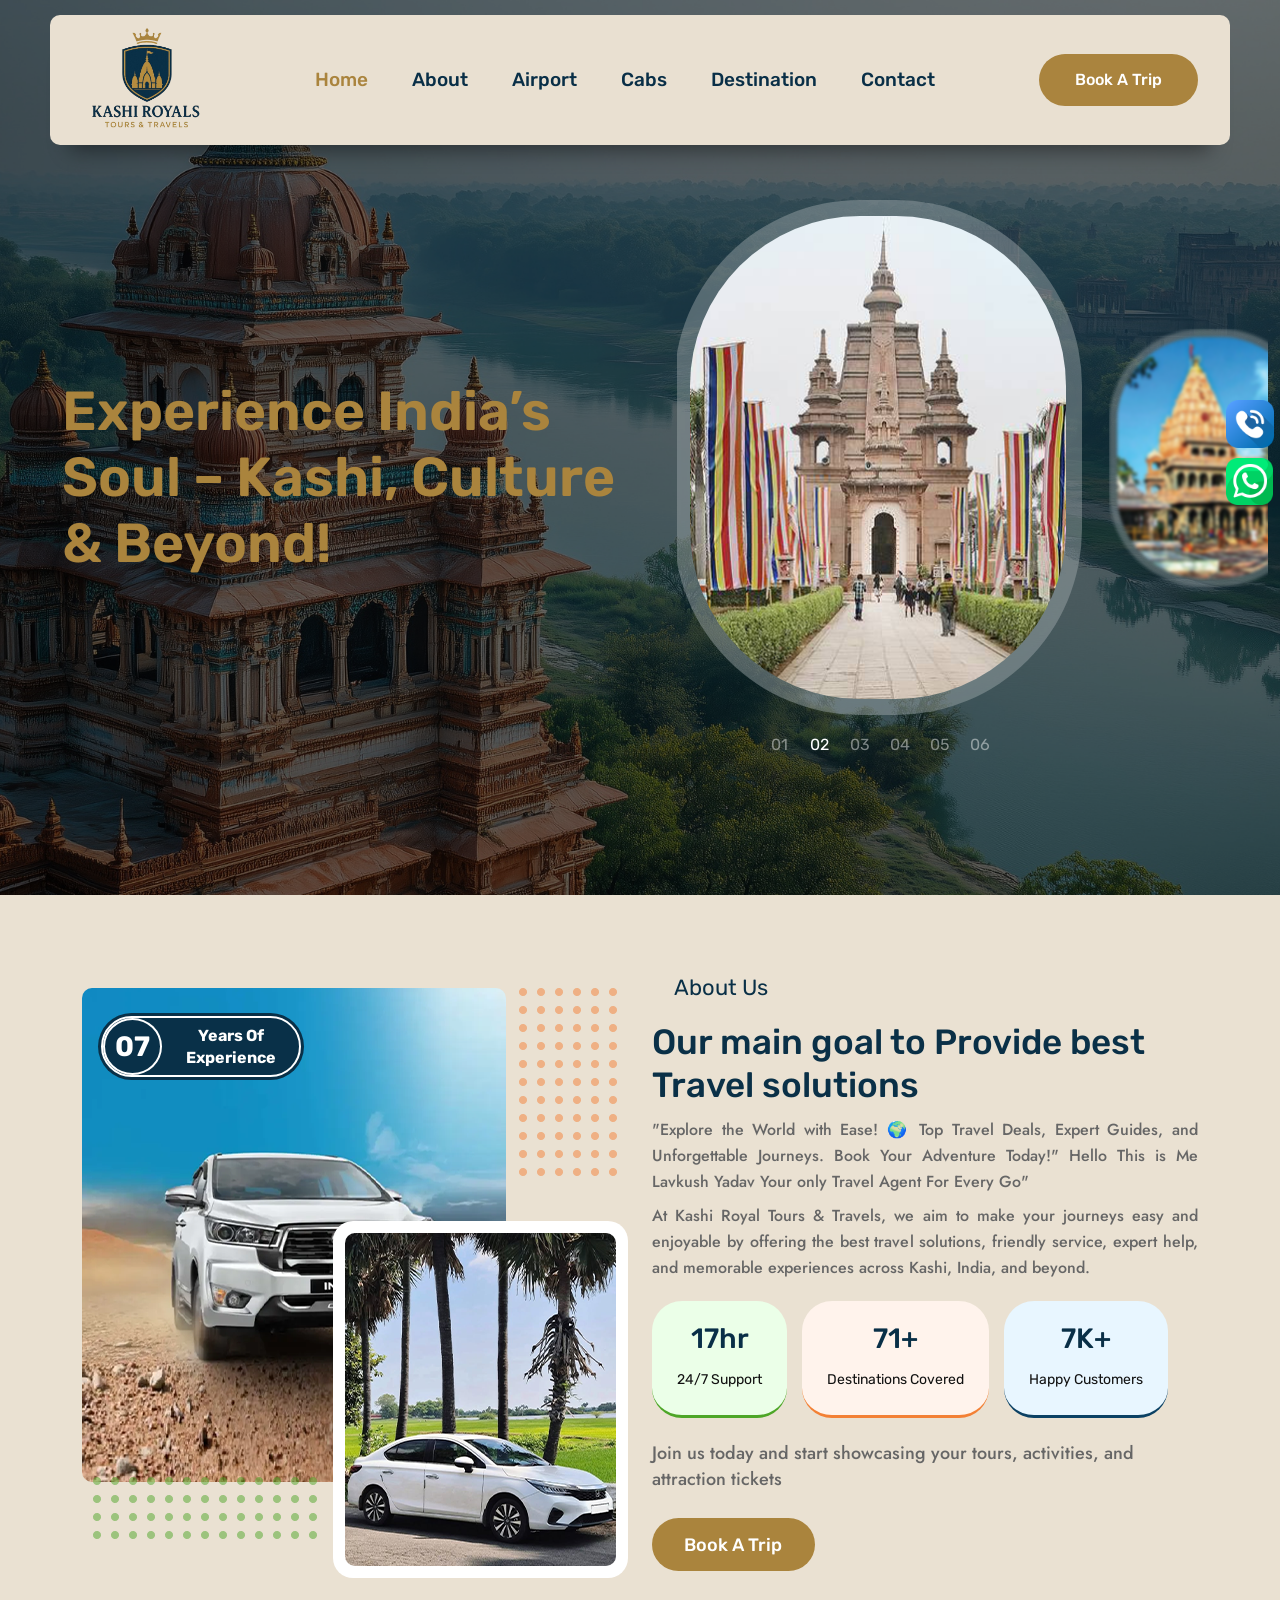
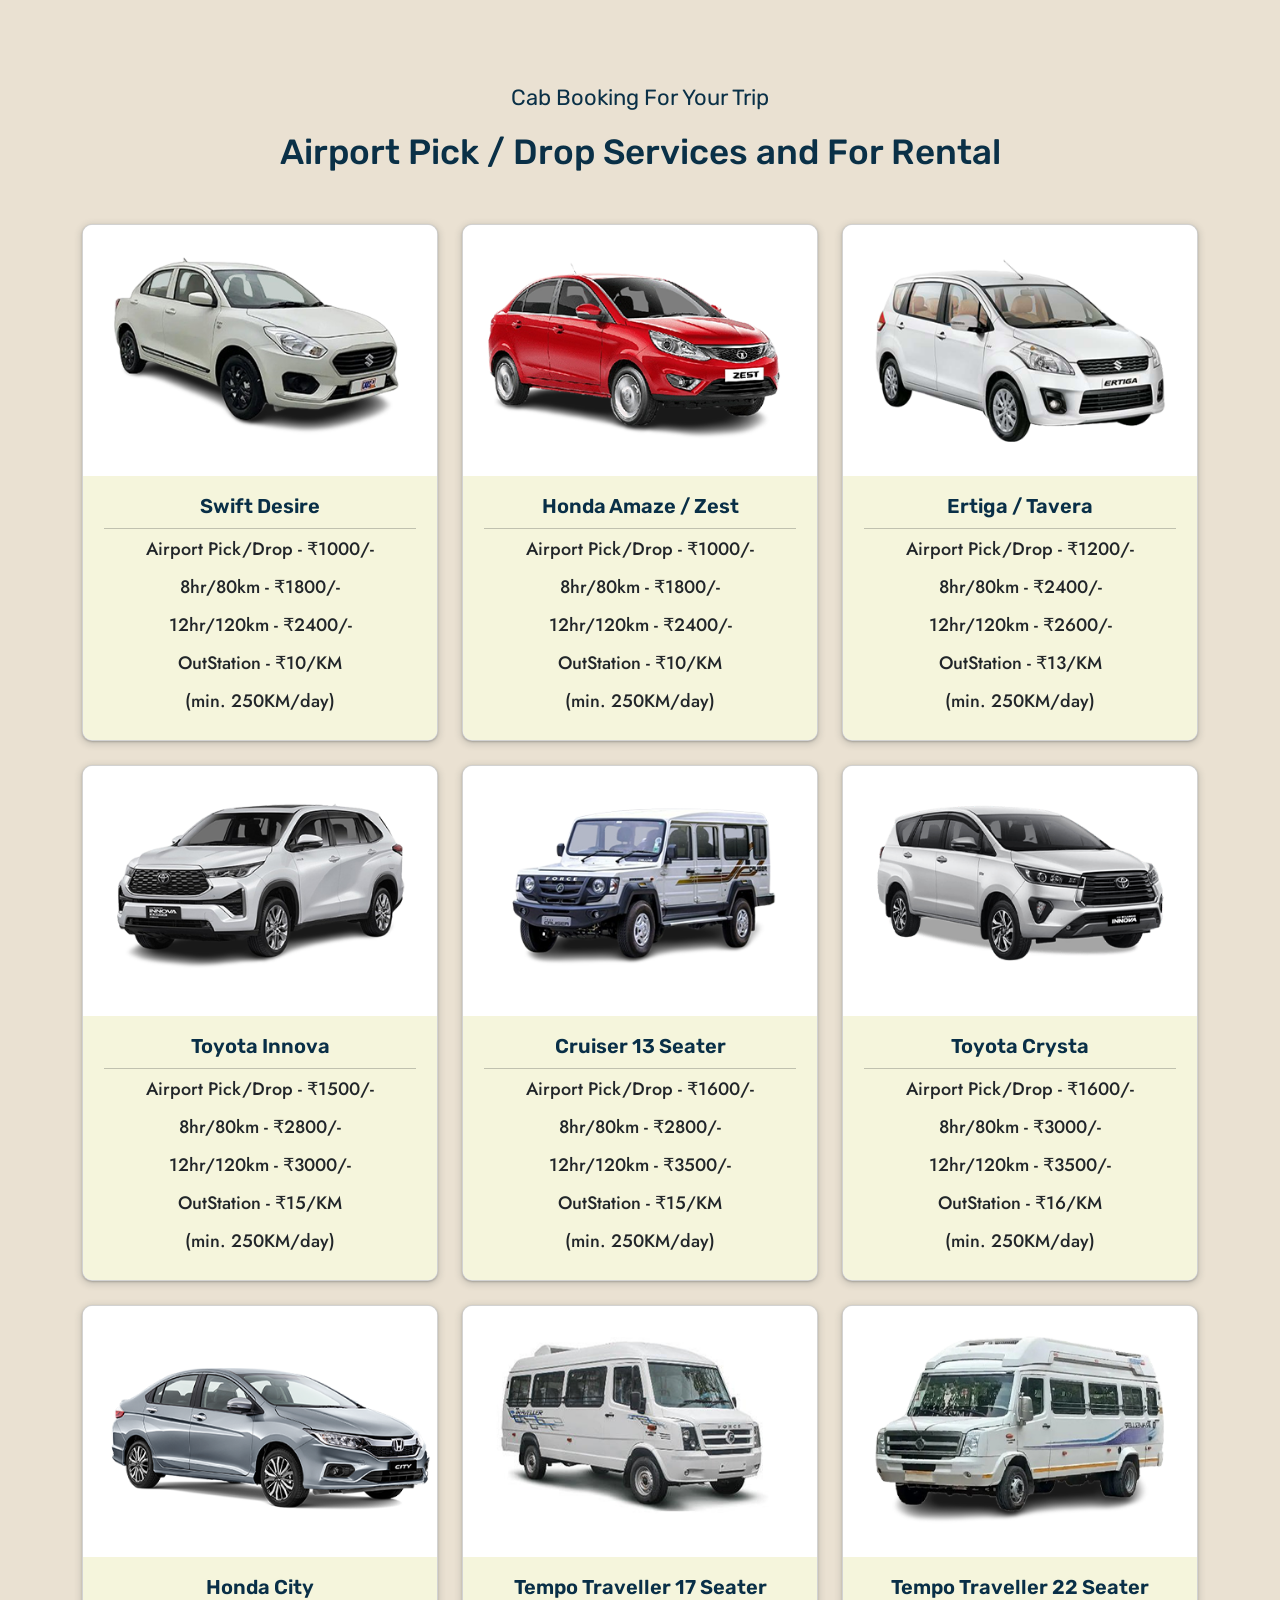
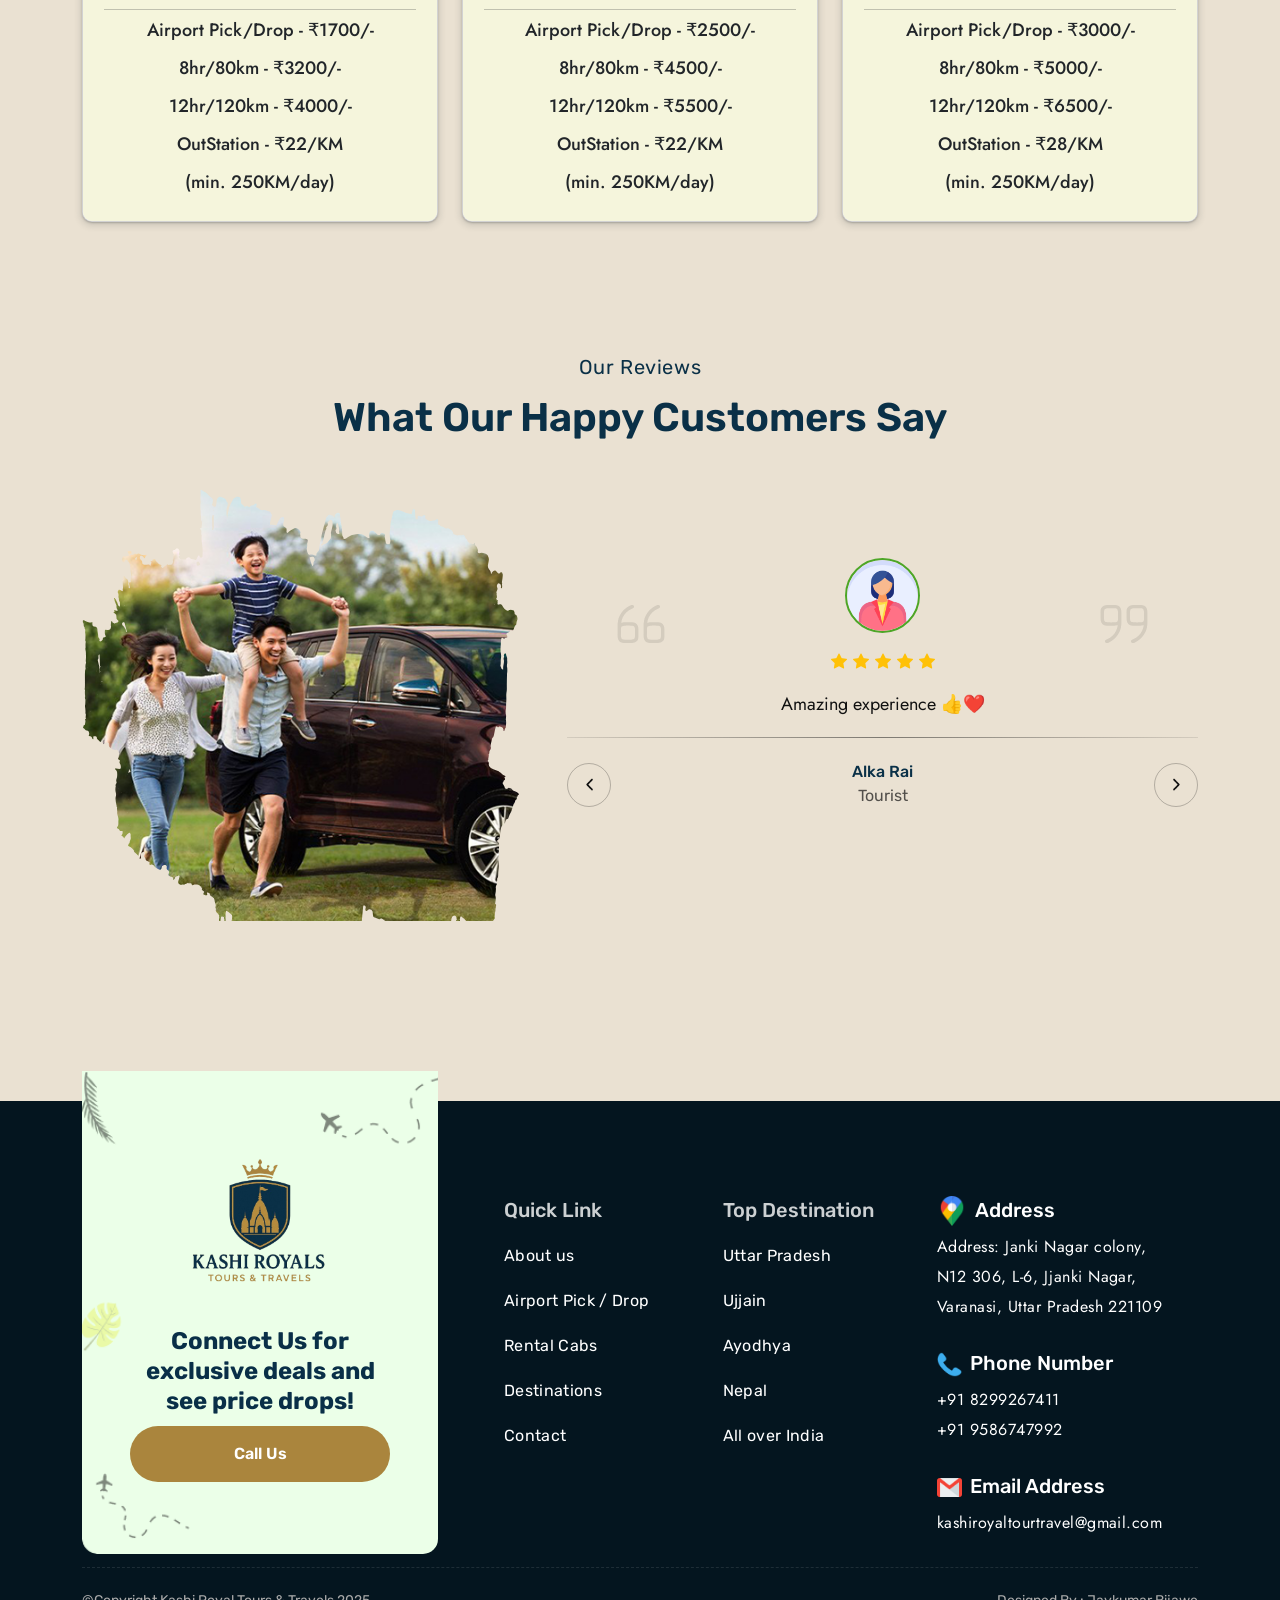
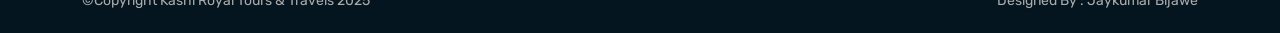
==== index.html @ 112a1541 "first commit" ====
<!DOCTYPE html>
<html lang="en">


<head>
    <meta charset="UTF-8" />
    <meta name="viewport" content="width=device-width, initial-scale=1.0" />
    <meta name="author" content=" Qzency" />
    <link rel="stylesheet" href="assets/css/swiper-bundle.min.css" />
    <link rel="stylesheet" href="assets/css/jquery-ui.css" />
    <link rel="stylesheet" href="assets/css/boxicons.min.css" />
    <link rel="stylesheet" href="assets/css/bootstrap.min.css" />
    <link rel="stylesheet" href="assets/css/bootstrap-icons.css" />
    <link rel="stylesheet" href="assets/css/jquery.fancybox.min.css" />
    <link rel="stylesheet" href="assets/css/animate.min.css" />
    <link rel="stylesheet" href="assets/css/nice-select.css" />
    <link rel="stylesheet" href="assets/css/daterangepicker.css" />
    <link rel="stylesheet" href="assets/css/select2.css" />
    <link rel="stylesheet" href="assets/css/main.css" />
    <title>Kashi Tours & Travels Agency Varanasi</title>

</head>

<body>


    <div class="fix-icons">
        <div class="icon-wrapper">
            <img src="assets/image/logo/telephone-call.png" alt="Call" class="img-fluid" style="max-height: 48px;">
            <span class="hover-label">Call Us</span>
        </div>
        <div class="icon-wrapper">
            <img src="assets/image/logo/whatsapp (1).png" alt="WhatsApp" class="img-fluid" style="max-height: 47px;">
            <span class="hover-label">Chat Us</span>
        </div>
    </div>
    <!-- scroll top -->
    <div class="circle-container">
        <svg class="circle-progress svg-content" width="100%" height="100%" viewBox="-1 -1 102 102">
            <path d="M50,1 a49,49 0 0,1 0,98 a49,49 0 0,1 0,-98" />
        </svg>
    </div>

    

    <!-- header section start -->
    <header class="header-area style-3">
        <div class="container-fluid d-flex flex-nowrap align-items-center justify-content-between">
            <div class="header-logo">
                <a href="#"><img alt="image" class="img-fluid"
                        src="assets/image/logo/logo-main-removebg-preview.png" /></a>
            </div>
            <div class="main-menu">
                <div class="mobile-logo-area d-lg-none d-flex justify-content-between">
                    <div class="mobile-logo-wrap" style="max-width: 80px !important; transform: scale(1.5);">
                        <a href="#"><img alt="image" class="img-fluid"
                                src="assets/image/logo/logo-main-removebg-preview.png" /></a>
                    </div>
                    <div class="menu-close-btn">
                        <img src="assets/image/logo/close.png" alt="" style="max-height: 32px; margin-top: 30px;"
                            class="img-fluid">
                    </div>
                </div>
                <ul class="menu-list">
                    <li>
                        <a href="index.html" class="active">Home</a>

                    </li>
                    <li>
                        <a href="about.html">About</a>
                    </li>
                    <li>
                        <a href="about.html">Airport</a>

                    </li>
                    <li>
                        <a href="cabs.html">Cabs</a>

                    </li>
                    <li>
                        <a href="destinations.html">Destination</a>

                    </li>
                    <li> <a href="contact.html" class="">Contact</a></li>
                </ul>
                <!-- <div class="btn-area d-lg-none d-flex justify-content-center">
                    <a class="primary-btn" href=""> Let’s Talk </a>
                </div> -->
            </div>
            <div class="nav-right d-flex jsutify-content-end align-items-center">
                <!-- <div class="right-sidebar-button">
                    <a href="#" >
                        <img src="assets/image/logo/cab.png" alt="" style="max-height: 40px;" class="img-fluid" >
                    </a>
                </div> -->
                <a class="primary-btn orange-color d-lg-flex d-none" href="">Book A Trip</a>
                <div class="sidebar-button mobile-menu-btn">
                    <img src="assets/image/logo/menu.png" alt="" style="max-height: 28px;" class="img-fluid">
                </div>
            </div>
        </div>
    </header>
    <!--  header section end -->

    <!-- banner section start -->
    <div class="banner-section-three">
        <div class="container-fluid custom-container ">
            <div class="row align-items-center">
                <div class="col-lg-6 wow animate fadeInLeft" data-wow-delay="200ms" data-wow-duration="1500ms">
                    <div class="banner-content-three">
                        <div class="section-title-three">
                            <!-- <div class="sub-title-three">
                                <span>Adventure Awaits</span>
                            </div> -->
                            <h1 style="color: #AA843D;">Experience India’s Soul – Kashi, Culture & Beyond!</h1>
                            <!-- <p>
                                Save up to 40% on the best attractions, tours and activities
                                with Odyzaa
                            </p>
                            <a href="#" class="primary-btn three-orange">View Packages </a> -->
                        </div>
                    </div>
                </div>
                <div class="col-lg-6">
                    <div class="swiper-wrapper-area">
                        <div class="swiper banner-slider-three mb-50">
                            <div class="swiper-wrapper">
                                <div class="swiper-slide">
                                    <div class="tourist-card">
                                        <div class="tourist-image">
                                            <img src="assets/image/card-img/kashi vishwanath.jpg" alt="">
                                            <div class="tourist-content-hidden">
                                                <h3 style="margin-left: 37px;">Vishwanath Temple <br> Kashi</h3>

                                            </div>

                                        </div>

                                    </div>
                                </div>
                                <div class="swiper-slide">
                                    <div class="tourist-card">
                                        <div class="tourist-image">
                                            <img src="assets/image/card-img/banner-card-2.png" alt="">
                                            <div class="tourist-content-hidden">
                                                <h3 style="margin-left: 20px !important;">Sarnath Buddhist Place</h3>

                                            </div>

                                        </div>

                                    </div>
                                </div>
                                <div class="swiper-slide">
                                    <div class="tourist-card">
                                        <div class="tourist-image">
                                            <img src="assets/image/card-img/banner-card-3.png" alt="">
                                            <div class="tourist-content-hidden">
                                                <h3 style="margin-left: 20px !important;">Mahakaleshwar Temple <br>
                                                    Ujjain</h3>
                                            </div>
                                        </div>

                                    </div>
                                </div>
                                <div class="swiper-slide">
                                    <div class="tourist-card">
                                        <div class="tourist-image">
                                            <img src="assets/image/card-img/banner-card-4.png" alt="">
                                            <div class="tourist-content-hidden">
                                                <h3 style="margin-left: 20px !important;">Ganga Arti at <br>
                                                    Dashaswamedh Ghat</h3>

                                            </div>

                                        </div>

                                    </div>
                                </div>
                                <div class="swiper-slide">
                                    <div class="tourist-card">
                                        <div class="tourist-image">
                                            <img src="assets/image/card-img/Banner-card-5.png" alt="">
                                            <div class="tourist-content-hidden " style="padding-left: 0px;">
                                                <h3 style="margin-left: 49px !important;">Ayodhya Temple</h3>

                                            </div>

                                        </div>

                                    </div>
                                </div>
                                <div class="swiper-slide">
                                    <div class="tourist-card">
                                        <div class="tourist-image">
                                            <img src="assets/image/card-img/banner-card-6.png" alt="">
                                            <div class="tourist-content-hidden">
                                                <h3 style="margin-left: 70px;">Kathmandu</h3>
                                            </div>
                                        </div>

                                    </div>
                                </div>
                            </div>
                        </div>
                        <div class="banner-slider-btn">
                            <div class="slider-btn banner-slider-prev">

                            </div>
                            <div class="number-count-area">
                                <div class="swiper-pagination"></div>
                            </div>

                        </div>
                    </div>
                </div>
            </div>
        </div>
    </div>
    <!-- banner section end -->



    <!-- about section start -->
    <div class="about-section-two pb-110 pt-110">
        <div class="container">
            <div class="row  gy-md-5 gy-sm-5">
                <div class="col-lg-6">
                    <div class="about-left-area">
                        <div class="about-image-big">
                            <img src="assets/image/cars/Aboutus-car.png" alt="" />
                        </div>
                        <div class="experience-area">
                            <div class="experience-wrap">
                                <div class="number">
                                    <h3>07</h3>
                                </div>
                                <div class="content">
                                    <p>Years Of Experience</p>
                                </div>
                            </div>
                        </div>
                        <div class="about-video-area">
                            <img src="assets/image/cars/aboutus-hondacity.png" alt="" />
                        </div>
                        <div class="about-red-shape">
                            <img src="assets/image/shape/about-red-shape.png" alt="" />
                        </div>
                        <div class="about-green-shape">
                            <img src="assets/image/shape/about-green-shape.png" alt="" />
                        </div>
                    </div>
                </div>
                <div class="col-lg-6 wow animate fadeInRight" data-wow-delay="200ms" data-wow-duration="1500ms">
                    <div class="section-title-two">
                        <div class="sub-title-two">

                            <span>About Us</span>
                        </div>
                        <div class="title">
                            <h2>
                                Our main goal to Provide best Travel solutions
                            </h2>
                        </div>
                        <div class="description">
                            <p>
                                "Explore the World with Ease! 🌍 Top Travel Deals, Expert Guides, and Unforgettable
                                Journeys. Book Your Adventure Today!" Hello This is Me Lavkush Yadav Your only Travel
                                Agent For Every Go"
                            </p>

                            <p>
                                At Kashi Royal Tours & Travels, we aim to make your journeys easy and enjoyable by
                                offering the best travel solutions, friendly service, expert help, and memorable
                                experiences across Kashi, India, and beyond.
                            </p>
                        </div>
                    </div>
                    <ul>
                        <li class="single-card">
                            <div class="card-content">
                                <div class="number">
                                    <h5 class="counter">24</h5>
                                    <span>hr</span>
                                </div>
                                <h5>24/7 Support</h5>
                            </div>
                        </li>
                        <li class="single-card two">
                            <div class="card-content">
                                <div class="number">
                                    <h5 class="counter">100</h5>
                                    <span>+</span>
                                </div>
                                <h5>Destinations Covered</h5>
                            </div>
                        </li>
                        <li class="single-card three">
                            <div class="card-content">
                                <div class="number">
                                    <h5 class="counter">10</h5>
                                    <span>K+</span>
                                </div>
                                <h5>Happy Customers</h5>
                            </div>
                        </li>
                    </ul>
                    <div class="bottom-area">
                        <p>
                            Join us today and start showcasing your tours, activities, and
                            attraction tickets
                        </p>

                        <a class="primary-btn orange-color three-small" href="">Book A Trip</a>

                    </div>
                </div>
            </div>
        </div>
    </div>
    <!-- about section end -->

    <!-- Cars section start -->
    <div class="container-fluid">
        <div class="container my-4">
            <div class="row mb-50">
                <div class="col-lg-12 wow animate fadeInUp" data-wow-delay="200ms" data-wow-duration="1500ms">
                    <div class="section-title-two text-center">
                        <div class="section-title-two">
                            <div class="sub-title-two">
                                <span>Cab Booking For Your Trip</span>
                            </div>
                            <div class="title">
                                <h2>Airport Pick / Drop Services and For Rental</h2>
                            </div>
                        </div>
                    </div>
                </div>
            </div>
            <div class="row">
                <div class="col-lg-4 mb-4 wow animate fadeInUp" data-wow-delay="200ms" data-wow-duration="1500ms">
                    <div class="card car-card">
                        <img src="assets/image/cars/car-02.png" class="card-img-top" alt="...">
                        <div class="card-body" style="background-color: beige; text-align: center;">
                            <h5 class="card-title">Swift Desire</h5>
                            <hr style="margin: 5px !important;">
                            <p class="card-title">Airport Pick/Drop - ₹1000/-</p>
                            <p class="card-title">8hr/80km - ₹1800/-</p>
                            <p class="card-title">12hr/120km - ₹2400/-</p>
                            <p class="card-title">OutStation - ₹10/KM</p>
                            <p class="card-title">(min. 250KM/day)</p>
                        </div>
                    </div>
                </div>
                <div class="col-lg-4 mb-4 wow animate fadeInUp" data-wow-delay="400ms" data-wow-duration="1500ms">
                    <div class="card car-card">
                        <img src="assets/image/cars/car-05.png" class="card-img-top" alt="...">
                        <div class="card-body" style="background-color: beige; text-align: center;">
                            <h5 class="card-title">Honda Amaze / Zest</h5>
                            <hr style="margin: 5px !important;">
                            <p class="card-title">Airport Pick/Drop - ₹1000/-</p>
                            <p class="card-title">8hr/80km - ₹1800/-</p>
                            <p class="card-title">12hr/120km - ₹2400/-</p>
                            <p class="card-title">OutStation - ₹10/KM</p>
                            <p class="card-title">(min. 250KM/day)</p>
                        </div>
                    </div>
                </div>
                <div class="col-lg-4 mb-4 wow animate fadeInUp" data-wow-delay="600ms" data-wow-duration="1500ms">
                    <div class="card car-card">
                        <img src="assets/image/cars/car-04.png" class="card-img-top" alt="...">
                        <div class="card-body" style="background-color: beige; text-align: center;">
                            <h5 class="card-title">Ertiga / Tavera</h5>
                            <hr style="margin: 5px !important;">
                            <p class="card-title">Airport Pick/Drop - ₹1200/-</p>
                            <p class="card-title">8hr/80km - ₹2400/-</p>
                            <p class="card-title">12hr/120km - ₹2600/-</p>
                            <p class="card-title">OutStation - ₹13/KM</p>
                            <p class="card-title">(min. 250KM/day)</p>
                        </div>
                    </div>
                </div>
                <div class="col-lg-4 mb-4 wow animate fadeInUp" data-wow-delay="800ms" data-wow-duration="1500ms">
                    <div class="card car-card">
                        <img src="assets/image/cars/car-06.png" class="card-img-top" alt="...">
                        <div class="card-body" style="background-color: beige; text-align: center;">
                            <h5 class="card-title">Toyota Innova</h5>
                            <hr style="margin: 5px !important;">
                            <p class="card-title">Airport Pick/Drop - ₹1500/-</p>
                            <p class="card-title">8hr/80km - ₹2800/-</p>
                            <p class="card-title">12hr/120km - ₹3000/-</p>
                            <p class="card-title">OutStation - ₹15/KM</p>
                            <p class="card-title">(min. 250KM/day)</p>
                        </div>
                    </div>
                </div>
                <div class="col-lg-4 mb-4 wow animate fadeInUp" data-wow-delay="1000ms" data-wow-duration="1500ms">
                    <div class="card car-card">
                        <img src="assets/image/cars/car-03.png" class="card-img-top" alt="...">
                        <div class="card-body" style="background-color: beige; text-align: center;">
                            <h5 class="card-title">Cruiser 13 Seater</h5>
                            <hr style="margin: 5px !important;">
                            <p class="card-title">Airport Pick/Drop - ₹1600/-</p>
                            <p class="card-title">8hr/80km - ₹2800/-</p>
                            <p class="card-title">12hr/120km - ₹3500/-</p>
                            <p class="card-title">OutStation - ₹15/KM</p>
                            <p class="card-title">(min. 250KM/day)</p>
                        </div>
                    </div>
                </div>
                <div class="col-lg-4 mb-4 wow animate fadeInUp" data-wow-delay="1200ms" data-wow-duration="1500ms">
                    <div class="card car-card">
                        <img src="assets/image/cars/car-07.png" class="card-img-top" alt="...">
                        <div class="card-body" style="background-color: beige; text-align: center;">
                            <h5 class="card-title">Toyota Crysta</h5>
                            <hr style="margin: 5px !important;">
                            <p class="card-title">Airport Pick/Drop - ₹1600/-</p>
                            <p class="card-title">8hr/80km - ₹3000/-</p>
                            <p class="card-title">12hr/120km - ₹3500/-</p>
                            <p class="card-title">OutStation - ₹16/KM</p>
                            <p class="card-title">(min. 250KM/day)</p>
                        </div>
                    </div>
                </div>
                <div class="col-lg-4 mb-4 wow animate fadeInUp" data-wow-delay="1400ms" data-wow-duration="1500ms">
                    <div class="card car-card">
                        <img src="assets/image/cars/car-08.png" class="card-img-top" alt="...">
                        <div class="card-body" style="background-color: beige; text-align: center;">
                            <h5 class="card-title">Honda City</h5>
                            <hr style="margin: 5px !important;">
                            <p class="card-title">Airport Pick/Drop - ₹1700/-</p>
                            <p class="card-title">8hr/80km - ₹3200/-</p>
                            <p class="card-title">12hr/120km - ₹4000/-</p>
                            <p class="card-title">OutStation - ₹22/KM</p>
                            <p class="card-title">(min. 250KM/day)</p>
                        </div>
                    </div>
                </div>
                <div class="col-lg-4 mb-4 wow animate fadeInUp" data-wow-delay="1600ms" data-wow-duration="1500ms">
                    <div class="card car-card">
                        <img src="assets/image/cars/car-09.png" class="card-img-top" alt="...">
                        <div class="card-body" style="background-color: beige; text-align: center;">
                            <h5 class="card-title">Tempo Traveller 17 Seater</h5>
                            <hr style="margin: 5px !important;">
                            <p class="card-title">Airport Pick/Drop - ₹2500/-</p>
                            <p class="card-title">8hr/80km - ₹4500/-</p>
                            <p class="card-title">12hr/120km - ₹5500/-</p>
                            <p class="card-title">OutStation - ₹22/KM</p>
                            <p class="card-title">(min. 250KM/day)</p>
                        </div>
                    </div>
                </div>
                <div class="col-lg-4 mb-4 wow animate fadeInUp" data-wow-delay="1800ms" data-wow-duration="1500ms">
                    <div class="card car-card">
                        <img src="assets/image/cars/car-10.png" class="card-img-top" alt="...">
                        <div class="card-body" style="background-color: beige; text-align: center;">
                            <h5 class="card-title">Tempo Traveller 22 Seater</h5>
                            <hr style="margin: 5px !important;">
                            <p class="card-title">Airport Pick/Drop - ₹3000/-</p>
                            <p class="card-title">8hr/80km - ₹5000/-</p>
                            <p class="card-title">12hr/120km - ₹6500/-</p>
                            <p class="card-title">OutStation - ₹28/KM</p>
                            <p class="card-title">(min. 250KM/day)</p>
                        </div>
                    </div>
                </div>
            </div>
        </div>
    </div>
    <!-- Cars section ends -->


    <!-- Testimonials section start -->
    <div class="testimonials-section-one mb-100">
        <div class="testimonials-back-image">
            <div class="container-fluid">
                <div class="container">
                    <div class="row pt-60 pb-50">
                        <div class="col-lg-12 wow animate fadeInUp" data-wow-delay="200ms" data-wow-duration="1500ms">
                            <div class="section-title text-center">
                                <div class="sub-title-tag two">
                                    <span>Our Reviews</span>
                                </div>
                                <div class="title">
                                    <h2>What Our Happy Customers Say</h2>
                                </div>

                            </div>
                        </div>
                    </div>
                    <div class="row align-items-center justify-content-center g-md-5 g-4 pb-80">
                        <div class="col-lg-5 d-flex justify-content-center wow animate fadeInLeft"
                            data-wow-delay="200ms" data-wow-duration="1500ms">
                            <div class="testimonial-image-wrapper">
                                <img src="assets/image/cars/Review-img.png" alt="" />
                            </div>
                        </div>
                        <div class="col-lg-7">
                            <div class="testimonial-card-slider-area">
                                <div class="row">
                                    <div class="col-lg-12">
                                        <div class="swiper testimonial-card-slider mb-35">
                                            <div class="swiper-wrapper">
                                                <div class="swiper-slide">
                                                    <div class="testimonial-card-wrapper">
                                                        <div class="testimonial-card">
                                                            <div class="testimonial-top-content">
                                                                <div class="qoute">
                                                                    <svg width="52" height="52" viewBox="0 0 52 52"
                                                                        fill="none" xmlns="http://www.w3.org/2000/svg">
                                                                        <path
                                                                            d="M15.059 45.0094C14.8967 45.0098 14.7343 45.0101 14.5719 45.0105C14.233 45.0111 13.8942 45.0113 13.5553 45.0112C13.1265 45.0112 12.6977 45.0126 12.269 45.0143C11.9338 45.0155 11.5987 45.0157 11.2635 45.0156C11.1057 45.0157 10.9479 45.0162 10.7901 45.017C8.52227 45.0274 6.07651 44.923 4.32912 43.2849C2.33583 41.1303 2.62441 37.857 2.62359 35.1305C2.62326 34.8737 2.62292 34.6168 2.62256 34.36C2.62196 33.8234 2.62176 33.2868 2.62183 32.7502C2.62188 32.2038 2.62117 31.6573 2.61975 31.1109C2.61804 30.4454 2.61736 29.7798 2.61742 29.1143C2.6173 28.8632 2.61686 28.6121 2.61607 28.361C2.61059 26.4515 2.65051 24.541 3.05959 22.6677C3.08124 22.5674 3.1029 22.4671 3.1252 22.3638C4.37257 16.8467 7.75222 12.1014 12.4922 9.03926C16.1058 6.80928 16.1058 6.80928 17.875 7.00801C18.3815 7.26124 18.738 7.61673 18.9922 8.1252C19.0559 8.69598 19.0547 9.21205 18.7244 9.69783C18.2361 10.2407 17.5512 10.4517 16.8865 10.7076C14.8295 11.5175 13.107 12.7484 11.4766 14.2189C11.3625 14.3219 11.3625 14.3219 11.2461 14.4268C8.4267 17.1142 6.66403 21.0581 6.19534 24.883C6.30204 24.8549 6.40874 24.8267 6.51867 24.7977C6.66267 24.7605 6.80669 24.7234 6.95071 24.6862C7.05548 24.6584 7.05548 24.6584 7.16236 24.6301C7.96633 24.4244 8.76276 24.3601 9.59069 24.3588C9.67093 24.3583 9.75117 24.3578 9.83385 24.3573C10.0966 24.3558 10.3593 24.3551 10.622 24.3546C10.7129 24.3543 10.8038 24.354 10.8974 24.3537C11.379 24.3522 11.8607 24.3512 12.3423 24.3508C12.834 24.3502 13.3258 24.3478 13.8175 24.3449C14.2006 24.343 14.5837 24.3425 14.9667 24.3423C15.1477 24.342 15.3287 24.3412 15.5096 24.3399C17.7512 24.3243 19.9536 24.4852 21.6447 26.1045C23.6761 28.224 23.3946 31.5628 23.3859 34.281C23.3848 34.6833 23.3859 35.0856 23.3872 35.488C23.3906 41.4288 23.3906 41.4288 21.5836 43.3345C19.7874 44.994 17.364 45.0083 15.059 45.0094ZM19.335 40.8029C19.7077 40.1722 19.8594 39.5518 19.9237 38.832C19.9318 38.7458 19.9399 38.6596 19.9482 38.5708C20.045 37.4088 20.0381 36.2432 20.0343 35.0781C20.0332 34.6844 20.0343 34.2908 20.0356 33.8971C20.0364 32.776 20.029 31.6588 19.9237 30.5419C19.9167 30.4642 19.9097 30.3865 19.9025 30.3065C19.8257 29.6109 19.7026 28.8991 19.1826 28.3996C18.2387 27.6822 17.0019 27.7113 15.8692 27.6696C15.7542 27.6654 15.6393 27.6612 15.5208 27.6568C13.7325 27.5966 11.9445 27.6035 10.1563 27.6633C10.0515 27.6664 9.9468 27.6695 9.83889 27.6728C8.6688 27.7187 7.53406 27.7921 6.62063 28.5837C5.77383 29.7213 5.97643 31.7361 5.97515 33.0659C5.97481 33.1921 5.97448 33.3183 5.97413 33.4483C5.97362 33.7134 5.97337 33.9784 5.97339 34.2435C5.97317 34.6426 5.97132 35.0417 5.9694 35.4408C5.81276 38.3956 5.81276 38.3956 6.86184 41.0251C7.96914 41.8164 9.63134 41.6573 10.9255 41.6579C11.0893 41.6582 11.2531 41.6586 11.4169 41.6589C11.7593 41.6595 12.1017 41.6597 12.4441 41.6596C12.879 41.6596 13.3138 41.661 13.7487 41.6628C14.0869 41.6639 14.425 41.6641 14.7632 41.664C14.9233 41.6642 15.0835 41.6646 15.2436 41.6654C17.4406 41.7285 17.4406 41.7285 19.335 40.8029Z"
                                                                            fill="#111111" fill-opacity="0.1" />
                                                                        <path
                                                                            d="M41.059 45.0094C40.8967 45.0098 40.7343 45.0101 40.5719 45.0105C40.233 45.0111 39.8942 45.0113 39.5553 45.0112C39.1265 45.0112 38.6977 45.0126 38.269 45.0143C37.9338 45.0155 37.5987 45.0157 37.2635 45.0156C37.1057 45.0157 36.9479 45.0162 36.7901 45.017C34.5223 45.0274 32.0765 44.923 30.3291 43.2849C28.3358 41.1303 28.6244 37.857 28.6236 35.1305C28.6233 34.8737 28.6229 34.6168 28.6226 34.36C28.622 33.8234 28.6218 33.2868 28.6218 32.7502C28.6219 32.2038 28.6212 31.6573 28.6197 31.1109C28.618 30.4454 28.6174 29.7798 28.6174 29.1143C28.6173 28.8632 28.6169 28.6121 28.6161 28.361C28.6106 26.4515 28.6505 24.541 29.0596 22.6677C29.0812 22.5674 29.1029 22.4671 29.1252 22.3638C30.3726 16.8467 33.7522 12.1014 38.4922 9.03926C42.1058 6.80928 42.1058 6.80928 43.875 7.00801C44.3815 7.26124 44.738 7.61673 44.9922 8.1252C45.0559 8.69598 45.0547 9.21205 44.7244 9.69783C44.2361 10.2407 43.5512 10.4517 42.8865 10.7076C40.8295 11.5175 39.107 12.7484 37.4766 14.2189C37.3625 14.3219 37.3625 14.3219 37.2461 14.4268C34.4267 17.1142 32.664 21.0581 32.1953 24.883C32.302 24.8549 32.4087 24.8267 32.5187 24.7977C32.6627 24.7605 32.8067 24.7234 32.9507 24.6862C33.0555 24.6584 33.0555 24.6584 33.1624 24.6301C33.9663 24.4244 34.7628 24.3601 35.5907 24.3588C35.6709 24.3583 35.7512 24.3578 35.8339 24.3573C36.0966 24.3558 36.3593 24.3551 36.622 24.3546C36.7129 24.3543 36.8038 24.354 36.8974 24.3537C37.379 24.3522 37.8607 24.3512 38.3423 24.3508C38.834 24.3502 39.3258 24.3478 39.8175 24.3449C40.2006 24.343 40.5837 24.3425 40.9667 24.3423C41.1477 24.342 41.3287 24.3412 41.5096 24.3399C43.7512 24.3243 45.9536 24.4852 47.6447 26.1045C49.6761 28.224 49.3946 31.5628 49.3859 34.281C49.3848 34.6833 49.3859 35.0856 49.3872 35.488C49.3906 41.4288 49.3906 41.4288 47.5836 43.3345C45.7874 44.994 43.364 45.0083 41.059 45.0094ZM45.335 40.8029C45.7077 40.1722 45.8594 39.5518 45.9237 38.832C45.9318 38.7458 45.9399 38.6596 45.9482 38.5708C46.045 37.4088 46.0381 36.2432 46.0343 35.0781C46.0332 34.6844 46.0343 34.2908 46.0356 33.8971C46.0364 32.776 46.029 31.6588 45.9237 30.5419C45.9167 30.4642 45.9097 30.3865 45.9025 30.3065C45.8257 29.6109 45.7026 28.8991 45.1826 28.3996C44.2387 27.6822 43.0019 27.7113 41.8692 27.6696C41.7542 27.6654 41.6393 27.6612 41.5208 27.6568C39.7325 27.5966 37.9445 27.6035 36.1563 27.6633C36.0515 27.6664 35.9468 27.6695 35.8389 27.6728C34.6688 27.7187 33.5341 27.7921 32.6206 28.5837C31.7738 29.7213 31.9764 31.7361 31.9752 33.0659C31.9748 33.1921 31.9745 33.3183 31.9741 33.4483C31.9736 33.7134 31.9734 33.9784 31.9734 34.2435C31.9732 34.6426 31.9713 35.0417 31.9694 35.4408C31.8128 38.3956 31.8128 38.3956 32.8618 41.0251C33.9691 41.8164 35.6313 41.6573 36.9255 41.6579C37.0893 41.6582 37.2531 41.6586 37.4169 41.6589C37.7593 41.6595 38.1017 41.6597 38.4441 41.6596C38.879 41.6596 39.3138 41.661 39.7487 41.6628C40.0869 41.6639 40.425 41.6641 40.7632 41.664C40.9233 41.6642 41.0835 41.6646 41.2436 41.6654C43.4406 41.7285 43.4406 41.7285 45.335 40.8029Z"
                                                                            fill="#111111" fill-opacity="0.1" />
                                                                    </svg>
                                                                </div>
                                                                <div class="author-area">
                                                                    <div class="author-img">
                                                                        <img src="assets/image/logo/man.png" alt="" />
                                                                    </div>
                                                                    <div class="rating-area">
                                                                        <ul class="rating">
                                                                            <li><i class="bi bi-star-fill"></i></li>
                                                                            <li><i class="bi bi-star-fill"></i></li>
                                                                            <li><i class="bi bi-star-fill"></i></li>
                                                                            <li><i class="bi bi-star-fill"></i></li>
                                                                            <li><i class="bi bi-star-fill"></i></li>
                                                                        </ul>
                                                                    </div>
                                                                </div>
                                                                <div class="qoute">
                                                                    <svg width="52" height="52" viewBox="0 0 52 52"
                                                                        fill="none" xmlns="http://www.w3.org/2000/svg">
                                                                        <path
                                                                            d="M36.941 6.99056C37.1034 6.99023 37.2657 6.98989 37.4281 6.98953C37.767 6.98893 38.1059 6.98873 38.4447 6.98879C38.8735 6.9888 39.3023 6.98742 39.7311 6.98567C40.0662 6.98453 40.4014 6.98433 40.7365 6.98439C40.8943 6.98427 41.0521 6.98383 41.2099 6.98303C43.4778 6.97263 45.9235 7.07696 47.6709 8.71513C49.6642 10.8697 49.3756 14.143 49.3764 16.8695C49.3768 17.1263 49.3771 17.3832 49.3775 17.64C49.3781 18.1766 49.3783 18.7132 49.3782 19.2498C49.3781 19.7962 49.3789 20.3427 49.3803 20.8891C49.382 21.5546 49.3827 22.2202 49.3826 22.8857C49.3827 23.1368 49.3832 23.3879 49.384 23.639C49.3894 25.5485 49.3495 27.459 48.9404 29.3323C48.9188 29.4326 48.8971 29.5329 48.8748 29.6362C47.6275 35.1533 44.2478 39.8986 39.5078 42.9607C35.8942 45.1907 35.8942 45.1907 34.125 44.992C33.6185 44.7388 33.2621 44.3833 33.0078 43.8748C32.9442 43.304 32.9453 42.788 33.2756 42.3022C33.7639 41.7593 34.4488 41.5483 35.1136 41.2924C37.1705 40.4825 38.893 39.2516 40.5234 37.7811C40.6375 37.6781 40.6375 37.6781 40.7539 37.5732C43.5733 34.8858 45.336 30.9419 45.8047 27.117C45.698 27.1451 45.5913 27.1733 45.4814 27.2023C45.3374 27.2395 45.1933 27.2766 45.0493 27.3138C44.9446 27.3416 44.9446 27.3416 44.8377 27.3699C44.0337 27.5756 43.2373 27.6399 42.4093 27.6412C42.3291 27.6417 42.2489 27.6422 42.1662 27.6427C41.9035 27.6442 41.6407 27.6449 41.378 27.6454C41.2871 27.6457 41.1962 27.646 41.1026 27.6463C40.621 27.6478 40.1394 27.6488 39.6577 27.6492C39.166 27.6498 38.6743 27.6522 38.1825 27.6551C37.7994 27.657 37.4164 27.6575 37.0333 27.6577C36.8523 27.658 36.6714 27.6588 36.4904 27.6601C34.2489 27.6757 32.0464 27.5148 30.3553 25.8955C28.3239 23.776 28.6054 20.4372 28.6141 17.719C28.6152 17.3167 28.6142 16.9144 28.6129 16.512C28.6094 10.5712 28.6094 10.5712 30.4164 8.66554C32.2126 7.00599 34.636 6.99166 36.941 6.99056ZM32.665 11.1971C32.2924 11.8278 32.1406 12.4482 32.0763 13.168C32.0682 13.2542 32.0601 13.3404 32.0518 13.4292C31.955 14.5912 31.9619 15.7568 31.9657 16.9219C31.9668 17.3156 31.9657 17.7092 31.9644 18.1029C31.9637 19.224 31.971 20.3412 32.0763 21.4581C32.0833 21.5358 32.0903 21.6135 32.0976 21.6935C32.1743 22.3891 32.2975 23.1009 32.8174 23.6004C33.7614 24.3178 34.9981 24.2887 36.1309 24.3304C36.2458 24.3346 36.3608 24.3388 36.4792 24.3432C38.2675 24.4034 40.0555 24.3965 41.8438 24.3367C41.9485 24.3336 42.0532 24.3305 42.1611 24.3272C43.3312 24.2813 44.466 24.2079 45.3794 23.4163C46.2262 22.2787 46.0236 20.2639 46.0249 18.9341C46.0252 18.8079 46.0256 18.6817 46.0259 18.5517C46.0264 18.2866 46.0267 18.0216 46.0266 17.7565C46.0269 17.3574 46.0287 16.9583 46.0306 16.5592C46.1873 13.6044 46.1873 13.6044 45.1382 10.9749C44.0309 10.1836 42.3687 10.3427 41.0745 10.3421C40.9107 10.3418 40.7469 10.3414 40.5831 10.3411C40.2407 10.3405 39.8983 10.3403 39.5559 10.3404C39.1211 10.3404 38.6862 10.339 38.2514 10.3372C37.9132 10.3361 37.575 10.3359 37.2368 10.336C37.0767 10.3358 36.9166 10.3354 36.7565 10.3346C34.5594 10.2715 34.5594 10.2715 32.665 11.1971Z"
                                                                            fill="#111111" fill-opacity="0.1" />
                                                                        <path
                                                                            d="M10.941 6.99056C11.1034 6.99023 11.2657 6.98989 11.4281 6.98953C11.767 6.98893 12.1059 6.98873 12.4447 6.98879C12.8735 6.9888 13.3023 6.98742 13.7311 6.98567C14.0662 6.98453 14.4014 6.98433 14.7365 6.98439C14.8943 6.98427 15.0521 6.98383 15.2099 6.98303C17.4778 6.97263 19.9235 7.07696 21.6709 8.71513C23.6642 10.8697 23.3756 14.143 23.3764 16.8695C23.3768 17.1263 23.3771 17.3832 23.3775 17.64C23.3781 18.1766 23.3783 18.7132 23.3782 19.2498C23.3781 19.7962 23.3789 20.3427 23.3803 20.8891C23.382 21.5546 23.3827 22.2202 23.3826 22.8857C23.3827 23.1368 23.3832 23.3879 23.384 23.639C23.3894 25.5485 23.3495 27.459 22.9404 29.3323C22.9188 29.4326 22.8971 29.5329 22.8748 29.6362C21.6275 35.1533 18.2478 39.8986 13.5078 42.9607C9.89423 45.1907 9.89423 45.1907 8.12501 44.992C7.61855 44.7388 7.26205 44.3833 7.00782 43.8748C6.94417 43.304 6.94532 42.788 7.27561 42.3022C7.76393 41.7593 8.44878 41.5483 9.11355 41.2924C11.1705 40.4825 12.893 39.2516 14.5234 37.7811C14.6375 37.6781 14.6375 37.6781 14.7539 37.5732C17.5733 34.8858 19.336 30.9419 19.8047 27.117C19.698 27.1451 19.5913 27.1733 19.4814 27.2023C19.3374 27.2395 19.1933 27.2766 19.0493 27.3138C18.9446 27.3416 18.9446 27.3416 18.8377 27.3699C18.0337 27.5756 17.2373 27.6399 16.4093 27.6412C16.3291 27.6417 16.2489 27.6422 16.1662 27.6427C15.9035 27.6442 15.6407 27.6449 15.378 27.6454C15.2871 27.6457 15.1962 27.646 15.1026 27.6463C14.621 27.6478 14.1394 27.6488 13.6577 27.6492C13.166 27.6498 12.6743 27.6522 12.1825 27.6551C11.7994 27.657 11.4164 27.6575 11.0333 27.6577C10.8523 27.658 10.6714 27.6588 10.4904 27.6601C8.24886 27.6757 6.04641 27.5148 4.35529 25.8955C2.32394 23.776 2.60542 20.4372 2.61415 17.719C2.61524 17.3167 2.61415 16.9144 2.61286 16.512C2.60942 10.5712 2.60942 10.5712 4.41639 8.66554C6.21261 7.00599 8.63601 6.99166 10.941 6.99056ZM6.66505 11.1971C6.29235 11.8278 6.1406 12.4482 6.0763 13.168C6.06822 13.2542 6.06014 13.3404 6.05181 13.4292C5.95504 14.5912 5.96188 15.7568 5.96571 16.9219C5.9668 17.3156 5.96572 17.7092 5.96442 18.1029C5.96367 19.224 5.97101 20.3412 6.0763 21.4581C6.08332 21.5358 6.09034 21.6135 6.09757 21.6935C6.17428 22.3891 6.29748 23.1009 6.81739 23.6004C7.76137 24.3178 8.99814 24.2887 10.1309 24.3304C10.2458 24.3346 10.3608 24.3388 10.4792 24.3432C12.2675 24.4034 14.0555 24.3965 15.8438 24.3367C15.9485 24.3336 16.0532 24.3305 16.1611 24.3272C17.3312 24.2813 18.466 24.2079 19.3794 23.4163C20.2262 22.2787 20.0236 20.2639 20.0249 18.9341C20.0252 18.8079 20.0256 18.6817 20.0259 18.5517C20.0264 18.2866 20.0267 18.0216 20.0266 17.7565C20.0269 17.3574 20.0287 16.9583 20.0306 16.5592C20.1873 13.6044 20.1873 13.6044 19.1382 10.9749C18.0309 10.1836 16.3687 10.3427 15.0745 10.3421C14.9107 10.3418 14.7469 10.3414 14.5831 10.3411C14.2407 10.3405 13.8983 10.3403 13.5559 10.3404C13.1211 10.3404 12.6862 10.339 12.2514 10.3372C11.9132 10.3361 11.575 10.3359 11.2368 10.336C11.0767 10.3358 10.9166 10.3354 10.7565 10.3346C8.55941 10.2715 8.55941 10.2715 6.66505 11.1971Z"
                                                                            fill="#111111" fill-opacity="0.1" />
                                                                    </svg>
                                                                </div>
                                                            </div>
                                                            <div class="testimonial-content">
                                                                <p>
                                                                    Amazing experience. Hospitality is also best.
                                                                </p>
                                                            </div>
                                                            <div class="testimonial-bottom-content">
                                                                <div class="author-name">
                                                                    <h3>Sahil gupta</h3>
                                                                    <h4>Tourist</h4>
                                                                </div>
                                                            </div>
                                                        </div>
                                                    </div>
                                                </div>
                                                <div class="swiper-slide">
                                                    <div class="testimonial-card-wrapper">
                                                        <div class="testimonial-card">
                                                            <div class="testimonial-top-content">
                                                                <div class="qoute">
                                                                    <svg width="52" height="52" viewBox="0 0 52 52"
                                                                        fill="none" xmlns="http://www.w3.org/2000/svg">
                                                                        <path
                                                                            d="M15.059 45.0094C14.8967 45.0098 14.7343 45.0101 14.5719 45.0105C14.233 45.0111 13.8942 45.0113 13.5553 45.0112C13.1265 45.0112 12.6977 45.0126 12.269 45.0143C11.9338 45.0155 11.5987 45.0157 11.2635 45.0156C11.1057 45.0157 10.9479 45.0162 10.7901 45.017C8.52227 45.0274 6.07651 44.923 4.32912 43.2849C2.33583 41.1303 2.62441 37.857 2.62359 35.1305C2.62326 34.8737 2.62292 34.6168 2.62256 34.36C2.62196 33.8234 2.62176 33.2868 2.62183 32.7502C2.62188 32.2038 2.62117 31.6573 2.61975 31.1109C2.61804 30.4454 2.61736 29.7798 2.61742 29.1143C2.6173 28.8632 2.61686 28.6121 2.61607 28.361C2.61059 26.4515 2.65051 24.541 3.05959 22.6677C3.08124 22.5674 3.1029 22.4671 3.1252 22.3638C4.37257 16.8467 7.75222 12.1014 12.4922 9.03926C16.1058 6.80928 16.1058 6.80928 17.875 7.00801C18.3815 7.26124 18.738 7.61673 18.9922 8.1252C19.0559 8.69598 19.0547 9.21205 18.7244 9.69783C18.2361 10.2407 17.5512 10.4517 16.8865 10.7076C14.8295 11.5175 13.107 12.7484 11.4766 14.2189C11.3625 14.3219 11.3625 14.3219 11.2461 14.4268C8.4267 17.1142 6.66403 21.0581 6.19534 24.883C6.30204 24.8549 6.40874 24.8267 6.51867 24.7977C6.66267 24.7605 6.80669 24.7234 6.95071 24.6862C7.05548 24.6584 7.05548 24.6584 7.16236 24.6301C7.96633 24.4244 8.76276 24.3601 9.59069 24.3588C9.67093 24.3583 9.75117 24.3578 9.83385 24.3573C10.0966 24.3558 10.3593 24.3551 10.622 24.3546C10.7129 24.3543 10.8038 24.354 10.8974 24.3537C11.379 24.3522 11.8607 24.3512 12.3423 24.3508C12.834 24.3502 13.3258 24.3478 13.8175 24.3449C14.2006 24.343 14.5837 24.3425 14.9667 24.3423C15.1477 24.342 15.3287 24.3412 15.5096 24.3399C17.7512 24.3243 19.9536 24.4852 21.6447 26.1045C23.6761 28.224 23.3946 31.5628 23.3859 34.281C23.3848 34.6833 23.3859 35.0856 23.3872 35.488C23.3906 41.4288 23.3906 41.4288 21.5836 43.3345C19.7874 44.994 17.364 45.0083 15.059 45.0094ZM19.335 40.8029C19.7077 40.1722 19.8594 39.5518 19.9237 38.832C19.9318 38.7458 19.9399 38.6596 19.9482 38.5708C20.045 37.4088 20.0381 36.2432 20.0343 35.0781C20.0332 34.6844 20.0343 34.2908 20.0356 33.8971C20.0364 32.776 20.029 31.6588 19.9237 30.5419C19.9167 30.4642 19.9097 30.3865 19.9025 30.3065C19.8257 29.6109 19.7026 28.8991 19.1826 28.3996C18.2387 27.6822 17.0019 27.7113 15.8692 27.6696C15.7542 27.6654 15.6393 27.6612 15.5208 27.6568C13.7325 27.5966 11.9445 27.6035 10.1563 27.6633C10.0515 27.6664 9.9468 27.6695 9.83889 27.6728C8.6688 27.7187 7.53406 27.7921 6.62063 28.5837C5.77383 29.7213 5.97643 31.7361 5.97515 33.0659C5.97481 33.1921 5.97448 33.3183 5.97413 33.4483C5.97362 33.7134 5.97337 33.9784 5.97339 34.2435C5.97317 34.6426 5.97132 35.0417 5.9694 35.4408C5.81276 38.3956 5.81276 38.3956 6.86184 41.0251C7.96914 41.8164 9.63134 41.6573 10.9255 41.6579C11.0893 41.6582 11.2531 41.6586 11.4169 41.6589C11.7593 41.6595 12.1017 41.6597 12.4441 41.6596C12.879 41.6596 13.3138 41.661 13.7487 41.6628C14.0869 41.6639 14.425 41.6641 14.7632 41.664C14.9233 41.6642 15.0835 41.6646 15.2436 41.6654C17.4406 41.7285 17.4406 41.7285 19.335 40.8029Z"
                                                                            fill="#111111" fill-opacity="0.1" />
                                                                        <path
                                                                            d="M41.059 45.0094C40.8967 45.0098 40.7343 45.0101 40.5719 45.0105C40.233 45.0111 39.8942 45.0113 39.5553 45.0112C39.1265 45.0112 38.6977 45.0126 38.269 45.0143C37.9338 45.0155 37.5987 45.0157 37.2635 45.0156C37.1057 45.0157 36.9479 45.0162 36.7901 45.017C34.5223 45.0274 32.0765 44.923 30.3291 43.2849C28.3358 41.1303 28.6244 37.857 28.6236 35.1305C28.6233 34.8737 28.6229 34.6168 28.6226 34.36C28.622 33.8234 28.6218 33.2868 28.6218 32.7502C28.6219 32.2038 28.6212 31.6573 28.6197 31.1109C28.618 30.4454 28.6174 29.7798 28.6174 29.1143C28.6173 28.8632 28.6169 28.6121 28.6161 28.361C28.6106 26.4515 28.6505 24.541 29.0596 22.6677C29.0812 22.5674 29.1029 22.4671 29.1252 22.3638C30.3726 16.8467 33.7522 12.1014 38.4922 9.03926C42.1058 6.80928 42.1058 6.80928 43.875 7.00801C44.3815 7.26124 44.738 7.61673 44.9922 8.1252C45.0559 8.69598 45.0547 9.21205 44.7244 9.69783C44.2361 10.2407 43.5512 10.4517 42.8865 10.7076C40.8295 11.5175 39.107 12.7484 37.4766 14.2189C37.3625 14.3219 37.3625 14.3219 37.2461 14.4268C34.4267 17.1142 32.664 21.0581 32.1953 24.883C32.302 24.8549 32.4087 24.8267 32.5187 24.7977C32.6627 24.7605 32.8067 24.7234 32.9507 24.6862C33.0555 24.6584 33.0555 24.6584 33.1624 24.6301C33.9663 24.4244 34.7628 24.3601 35.5907 24.3588C35.6709 24.3583 35.7512 24.3578 35.8339 24.3573C36.0966 24.3558 36.3593 24.3551 36.622 24.3546C36.7129 24.3543 36.8038 24.354 36.8974 24.3537C37.379 24.3522 37.8607 24.3512 38.3423 24.3508C38.834 24.3502 39.3258 24.3478 39.8175 24.3449C40.2006 24.343 40.5837 24.3425 40.9667 24.3423C41.1477 24.342 41.3287 24.3412 41.5096 24.3399C43.7512 24.3243 45.9536 24.4852 47.6447 26.1045C49.6761 28.224 49.3946 31.5628 49.3859 34.281C49.3848 34.6833 49.3859 35.0856 49.3872 35.488C49.3906 41.4288 49.3906 41.4288 47.5836 43.3345C45.7874 44.994 43.364 45.0083 41.059 45.0094ZM45.335 40.8029C45.7077 40.1722 45.8594 39.5518 45.9237 38.832C45.9318 38.7458 45.9399 38.6596 45.9482 38.5708C46.045 37.4088 46.0381 36.2432 46.0343 35.0781C46.0332 34.6844 46.0343 34.2908 46.0356 33.8971C46.0364 32.776 46.029 31.6588 45.9237 30.5419C45.9167 30.4642 45.9097 30.3865 45.9025 30.3065C45.8257 29.6109 45.7026 28.8991 45.1826 28.3996C44.2387 27.6822 43.0019 27.7113 41.8692 27.6696C41.7542 27.6654 41.6393 27.6612 41.5208 27.6568C39.7325 27.5966 37.9445 27.6035 36.1563 27.6633C36.0515 27.6664 35.9468 27.6695 35.8389 27.6728C34.6688 27.7187 33.5341 27.7921 32.6206 28.5837C31.7738 29.7213 31.9764 31.7361 31.9752 33.0659C31.9748 33.1921 31.9745 33.3183 31.9741 33.4483C31.9736 33.7134 31.9734 33.9784 31.9734 34.2435C31.9732 34.6426 31.9713 35.0417 31.9694 35.4408C31.8128 38.3956 31.8128 38.3956 32.8618 41.0251C33.9691 41.8164 35.6313 41.6573 36.9255 41.6579C37.0893 41.6582 37.2531 41.6586 37.4169 41.6589C37.7593 41.6595 38.1017 41.6597 38.4441 41.6596C38.879 41.6596 39.3138 41.661 39.7487 41.6628C40.0869 41.6639 40.425 41.6641 40.7632 41.664C40.9233 41.6642 41.0835 41.6646 41.2436 41.6654C43.4406 41.7285 43.4406 41.7285 45.335 40.8029Z"
                                                                            fill="#111111" fill-opacity="0.1" />
                                                                    </svg>
                                                                </div>
                                                                <div class="author-area">
                                                                    <div class="author-img">
                                                                        <img src="assets/image/logo/profile.png"
                                                                            alt="" />
                                                                    </div>
                                                                    <div class="rating-area">
                                                                        <ul class="rating">
                                                                            <li><i class="bi bi-star-fill"></i></li>
                                                                            <li><i class="bi bi-star-fill"></i></li>
                                                                            <li><i class="bi bi-star-fill"></i></li>
                                                                            <li><i class="bi bi-star-fill"></i></li>
                                                                            <li><i class="bi bi-star-fill"></i></li>
                                                                        </ul>
                                                                    </div>
                                                                </div>
                                                                <div class="qoute">
                                                                    <svg width="52" height="52" viewBox="0 0 52 52"
                                                                        fill="none" xmlns="http://www.w3.org/2000/svg">
                                                                        <path
                                                                            d="M36.941 6.99056C37.1034 6.99023 37.2657 6.98989 37.4281 6.98953C37.767 6.98893 38.1059 6.98873 38.4447 6.98879C38.8735 6.9888 39.3023 6.98742 39.7311 6.98567C40.0662 6.98453 40.4014 6.98433 40.7365 6.98439C40.8943 6.98427 41.0521 6.98383 41.2099 6.98303C43.4778 6.97263 45.9235 7.07696 47.6709 8.71513C49.6642 10.8697 49.3756 14.143 49.3764 16.8695C49.3768 17.1263 49.3771 17.3832 49.3775 17.64C49.3781 18.1766 49.3783 18.7132 49.3782 19.2498C49.3781 19.7962 49.3789 20.3427 49.3803 20.8891C49.382 21.5546 49.3827 22.2202 49.3826 22.8857C49.3827 23.1368 49.3832 23.3879 49.384 23.639C49.3894 25.5485 49.3495 27.459 48.9404 29.3323C48.9188 29.4326 48.8971 29.5329 48.8748 29.6362C47.6275 35.1533 44.2478 39.8986 39.5078 42.9607C35.8942 45.1907 35.8942 45.1907 34.125 44.992C33.6185 44.7388 33.2621 44.3833 33.0078 43.8748C32.9442 43.304 32.9453 42.788 33.2756 42.3022C33.7639 41.7593 34.4488 41.5483 35.1136 41.2924C37.1705 40.4825 38.893 39.2516 40.5234 37.7811C40.6375 37.6781 40.6375 37.6781 40.7539 37.5732C43.5733 34.8858 45.336 30.9419 45.8047 27.117C45.698 27.1451 45.5913 27.1733 45.4814 27.2023C45.3374 27.2395 45.1933 27.2766 45.0493 27.3138C44.9446 27.3416 44.9446 27.3416 44.8377 27.3699C44.0337 27.5756 43.2373 27.6399 42.4093 27.6412C42.3291 27.6417 42.2489 27.6422 42.1662 27.6427C41.9035 27.6442 41.6407 27.6449 41.378 27.6454C41.2871 27.6457 41.1962 27.646 41.1026 27.6463C40.621 27.6478 40.1394 27.6488 39.6577 27.6492C39.166 27.6498 38.6743 27.6522 38.1825 27.6551C37.7994 27.657 37.4164 27.6575 37.0333 27.6577C36.8523 27.658 36.6714 27.6588 36.4904 27.6601C34.2489 27.6757 32.0464 27.5148 30.3553 25.8955C28.3239 23.776 28.6054 20.4372 28.6141 17.719C28.6152 17.3167 28.6142 16.9144 28.6129 16.512C28.6094 10.5712 28.6094 10.5712 30.4164 8.66554C32.2126 7.00599 34.636 6.99166 36.941 6.99056ZM32.665 11.1971C32.2924 11.8278 32.1406 12.4482 32.0763 13.168C32.0682 13.2542 32.0601 13.3404 32.0518 13.4292C31.955 14.5912 31.9619 15.7568 31.9657 16.9219C31.9668 17.3156 31.9657 17.7092 31.9644 18.1029C31.9637 19.224 31.971 20.3412 32.0763 21.4581C32.0833 21.5358 32.0903 21.6135 32.0976 21.6935C32.1743 22.3891 32.2975 23.1009 32.8174 23.6004C33.7614 24.3178 34.9981 24.2887 36.1309 24.3304C36.2458 24.3346 36.3608 24.3388 36.4792 24.3432C38.2675 24.4034 40.0555 24.3965 41.8438 24.3367C41.9485 24.3336 42.0532 24.3305 42.1611 24.3272C43.3312 24.2813 44.466 24.2079 45.3794 23.4163C46.2262 22.2787 46.0236 20.2639 46.0249 18.9341C46.0252 18.8079 46.0256 18.6817 46.0259 18.5517C46.0264 18.2866 46.0267 18.0216 46.0266 17.7565C46.0269 17.3574 46.0287 16.9583 46.0306 16.5592C46.1873 13.6044 46.1873 13.6044 45.1382 10.9749C44.0309 10.1836 42.3687 10.3427 41.0745 10.3421C40.9107 10.3418 40.7469 10.3414 40.5831 10.3411C40.2407 10.3405 39.8983 10.3403 39.5559 10.3404C39.1211 10.3404 38.6862 10.339 38.2514 10.3372C37.9132 10.3361 37.575 10.3359 37.2368 10.336C37.0767 10.3358 36.9166 10.3354 36.7565 10.3346C34.5594 10.2715 34.5594 10.2715 32.665 11.1971Z"
                                                                            fill="#111111" fill-opacity="0.1" />
                                                                        <path
                                                                            d="M10.941 6.99056C11.1034 6.99023 11.2657 6.98989 11.4281 6.98953C11.767 6.98893 12.1059 6.98873 12.4447 6.98879C12.8735 6.9888 13.3023 6.98742 13.7311 6.98567C14.0662 6.98453 14.4014 6.98433 14.7365 6.98439C14.8943 6.98427 15.0521 6.98383 15.2099 6.98303C17.4778 6.97263 19.9235 7.07696 21.6709 8.71513C23.6642 10.8697 23.3756 14.143 23.3764 16.8695C23.3768 17.1263 23.3771 17.3832 23.3775 17.64C23.3781 18.1766 23.3783 18.7132 23.3782 19.2498C23.3781 19.7962 23.3789 20.3427 23.3803 20.8891C23.382 21.5546 23.3827 22.2202 23.3826 22.8857C23.3827 23.1368 23.3832 23.3879 23.384 23.639C23.3894 25.5485 23.3495 27.459 22.9404 29.3323C22.9188 29.4326 22.8971 29.5329 22.8748 29.6362C21.6275 35.1533 18.2478 39.8986 13.5078 42.9607C9.89423 45.1907 9.89423 45.1907 8.12501 44.992C7.61855 44.7388 7.26205 44.3833 7.00782 43.8748C6.94417 43.304 6.94532 42.788 7.27561 42.3022C7.76393 41.7593 8.44878 41.5483 9.11355 41.2924C11.1705 40.4825 12.893 39.2516 14.5234 37.7811C14.6375 37.6781 14.6375 37.6781 14.7539 37.5732C17.5733 34.8858 19.336 30.9419 19.8047 27.117C19.698 27.1451 19.5913 27.1733 19.4814 27.2023C19.3374 27.2395 19.1933 27.2766 19.0493 27.3138C18.9446 27.3416 18.9446 27.3416 18.8377 27.3699C18.0337 27.5756 17.2373 27.6399 16.4093 27.6412C16.3291 27.6417 16.2489 27.6422 16.1662 27.6427C15.9035 27.6442 15.6407 27.6449 15.378 27.6454C15.2871 27.6457 15.1962 27.646 15.1026 27.6463C14.621 27.6478 14.1394 27.6488 13.6577 27.6492C13.166 27.6498 12.6743 27.6522 12.1825 27.6551C11.7994 27.657 11.4164 27.6575 11.0333 27.6577C10.8523 27.658 10.6714 27.6588 10.4904 27.6601C8.24886 27.6757 6.04641 27.5148 4.35529 25.8955C2.32394 23.776 2.60542 20.4372 2.61415 17.719C2.61524 17.3167 2.61415 16.9144 2.61286 16.512C2.60942 10.5712 2.60942 10.5712 4.41639 8.66554C6.21261 7.00599 8.63601 6.99166 10.941 6.99056ZM6.66505 11.1971C6.29235 11.8278 6.1406 12.4482 6.0763 13.168C6.06822 13.2542 6.06014 13.3404 6.05181 13.4292C5.95504 14.5912 5.96188 15.7568 5.96571 16.9219C5.9668 17.3156 5.96572 17.7092 5.96442 18.1029C5.96367 19.224 5.97101 20.3412 6.0763 21.4581C6.08332 21.5358 6.09034 21.6135 6.09757 21.6935C6.17428 22.3891 6.29748 23.1009 6.81739 23.6004C7.76137 24.3178 8.99814 24.2887 10.1309 24.3304C10.2458 24.3346 10.3608 24.3388 10.4792 24.3432C12.2675 24.4034 14.0555 24.3965 15.8438 24.3367C15.9485 24.3336 16.0532 24.3305 16.1611 24.3272C17.3312 24.2813 18.466 24.2079 19.3794 23.4163C20.2262 22.2787 20.0236 20.2639 20.0249 18.9341C20.0252 18.8079 20.0256 18.6817 20.0259 18.5517C20.0264 18.2866 20.0267 18.0216 20.0266 17.7565C20.0269 17.3574 20.0287 16.9583 20.0306 16.5592C20.1873 13.6044 20.1873 13.6044 19.1382 10.9749C18.0309 10.1836 16.3687 10.3427 15.0745 10.3421C14.9107 10.3418 14.7469 10.3414 14.5831 10.3411C14.2407 10.3405 13.8983 10.3403 13.5559 10.3404C13.1211 10.3404 12.6862 10.339 12.2514 10.3372C11.9132 10.3361 11.575 10.3359 11.2368 10.336C11.0767 10.3358 10.9166 10.3354 10.7565 10.3346C8.55941 10.2715 8.55941 10.2715 6.66505 11.1971Z"
                                                                            fill="#111111" fill-opacity="0.1" />
                                                                    </svg>
                                                                </div>
                                                            </div>
                                                            <div class="testimonial-content">
                                                                <p>
                                                                    Amazing experience 👍❤️
                                                                </p>
                                                            </div>
                                                            <div class="testimonial-bottom-content">
                                                                <div class="author-name">
                                                                    <h3>Alka Rai</h3>
                                                                    <h4>Tourist</h4>
                                                                </div>
                                                            </div>
                                                        </div>
                                                    </div>
                                                </div>
                                                <div class="swiper-slide">
                                                    <div class="testimonial-card-wrapper">
                                                        <div class="testimonial-card">
                                                            <div class="testimonial-top-content">
                                                                <div class="qoute">
                                                                    <svg width="52" height="52" viewBox="0 0 52 52"
                                                                        fill="none" xmlns="http://www.w3.org/2000/svg">
                                                                        <path
                                                                            d="M15.059 45.0094C14.8967 45.0098 14.7343 45.0101 14.5719 45.0105C14.233 45.0111 13.8942 45.0113 13.5553 45.0112C13.1265 45.0112 12.6977 45.0126 12.269 45.0143C11.9338 45.0155 11.5987 45.0157 11.2635 45.0156C11.1057 45.0157 10.9479 45.0162 10.7901 45.017C8.52227 45.0274 6.07651 44.923 4.32912 43.2849C2.33583 41.1303 2.62441 37.857 2.62359 35.1305C2.62326 34.8737 2.62292 34.6168 2.62256 34.36C2.62196 33.8234 2.62176 33.2868 2.62183 32.7502C2.62188 32.2038 2.62117 31.6573 2.61975 31.1109C2.61804 30.4454 2.61736 29.7798 2.61742 29.1143C2.6173 28.8632 2.61686 28.6121 2.61607 28.361C2.61059 26.4515 2.65051 24.541 3.05959 22.6677C3.08124 22.5674 3.1029 22.4671 3.1252 22.3638C4.37257 16.8467 7.75222 12.1014 12.4922 9.03926C16.1058 6.80928 16.1058 6.80928 17.875 7.00801C18.3815 7.26124 18.738 7.61673 18.9922 8.1252C19.0559 8.69598 19.0547 9.21205 18.7244 9.69783C18.2361 10.2407 17.5512 10.4517 16.8865 10.7076C14.8295 11.5175 13.107 12.7484 11.4766 14.2189C11.3625 14.3219 11.3625 14.3219 11.2461 14.4268C8.4267 17.1142 6.66403 21.0581 6.19534 24.883C6.30204 24.8549 6.40874 24.8267 6.51867 24.7977C6.66267 24.7605 6.80669 24.7234 6.95071 24.6862C7.05548 24.6584 7.05548 24.6584 7.16236 24.6301C7.96633 24.4244 8.76276 24.3601 9.59069 24.3588C9.67093 24.3583 9.75117 24.3578 9.83385 24.3573C10.0966 24.3558 10.3593 24.3551 10.622 24.3546C10.7129 24.3543 10.8038 24.354 10.8974 24.3537C11.379 24.3522 11.8607 24.3512 12.3423 24.3508C12.834 24.3502 13.3258 24.3478 13.8175 24.3449C14.2006 24.343 14.5837 24.3425 14.9667 24.3423C15.1477 24.342 15.3287 24.3412 15.5096 24.3399C17.7512 24.3243 19.9536 24.4852 21.6447 26.1045C23.6761 28.224 23.3946 31.5628 23.3859 34.281C23.3848 34.6833 23.3859 35.0856 23.3872 35.488C23.3906 41.4288 23.3906 41.4288 21.5836 43.3345C19.7874 44.994 17.364 45.0083 15.059 45.0094ZM19.335 40.8029C19.7077 40.1722 19.8594 39.5518 19.9237 38.832C19.9318 38.7458 19.9399 38.6596 19.9482 38.5708C20.045 37.4088 20.0381 36.2432 20.0343 35.0781C20.0332 34.6844 20.0343 34.2908 20.0356 33.8971C20.0364 32.776 20.029 31.6588 19.9237 30.5419C19.9167 30.4642 19.9097 30.3865 19.9025 30.3065C19.8257 29.6109 19.7026 28.8991 19.1826 28.3996C18.2387 27.6822 17.0019 27.7113 15.8692 27.6696C15.7542 27.6654 15.6393 27.6612 15.5208 27.6568C13.7325 27.5966 11.9445 27.6035 10.1563 27.6633C10.0515 27.6664 9.9468 27.6695 9.83889 27.6728C8.6688 27.7187 7.53406 27.7921 6.62063 28.5837C5.77383 29.7213 5.97643 31.7361 5.97515 33.0659C5.97481 33.1921 5.97448 33.3183 5.97413 33.4483C5.97362 33.7134 5.97337 33.9784 5.97339 34.2435C5.97317 34.6426 5.97132 35.0417 5.9694 35.4408C5.81276 38.3956 5.81276 38.3956 6.86184 41.0251C7.96914 41.8164 9.63134 41.6573 10.9255 41.6579C11.0893 41.6582 11.2531 41.6586 11.4169 41.6589C11.7593 41.6595 12.1017 41.6597 12.4441 41.6596C12.879 41.6596 13.3138 41.661 13.7487 41.6628C14.0869 41.6639 14.425 41.6641 14.7632 41.664C14.9233 41.6642 15.0835 41.6646 15.2436 41.6654C17.4406 41.7285 17.4406 41.7285 19.335 40.8029Z"
                                                                            fill="#111111" fill-opacity="0.1" />
                                                                        <path
                                                                            d="M41.059 45.0094C40.8967 45.0098 40.7343 45.0101 40.5719 45.0105C40.233 45.0111 39.8942 45.0113 39.5553 45.0112C39.1265 45.0112 38.6977 45.0126 38.269 45.0143C37.9338 45.0155 37.5987 45.0157 37.2635 45.0156C37.1057 45.0157 36.9479 45.0162 36.7901 45.017C34.5223 45.0274 32.0765 44.923 30.3291 43.2849C28.3358 41.1303 28.6244 37.857 28.6236 35.1305C28.6233 34.8737 28.6229 34.6168 28.6226 34.36C28.622 33.8234 28.6218 33.2868 28.6218 32.7502C28.6219 32.2038 28.6212 31.6573 28.6197 31.1109C28.618 30.4454 28.6174 29.7798 28.6174 29.1143C28.6173 28.8632 28.6169 28.6121 28.6161 28.361C28.6106 26.4515 28.6505 24.541 29.0596 22.6677C29.0812 22.5674 29.1029 22.4671 29.1252 22.3638C30.3726 16.8467 33.7522 12.1014 38.4922 9.03926C42.1058 6.80928 42.1058 6.80928 43.875 7.00801C44.3815 7.26124 44.738 7.61673 44.9922 8.1252C45.0559 8.69598 45.0547 9.21205 44.7244 9.69783C44.2361 10.2407 43.5512 10.4517 42.8865 10.7076C40.8295 11.5175 39.107 12.7484 37.4766 14.2189C37.3625 14.3219 37.3625 14.3219 37.2461 14.4268C34.4267 17.1142 32.664 21.0581 32.1953 24.883C32.302 24.8549 32.4087 24.8267 32.5187 24.7977C32.6627 24.7605 32.8067 24.7234 32.9507 24.6862C33.0555 24.6584 33.0555 24.6584 33.1624 24.6301C33.9663 24.4244 34.7628 24.3601 35.5907 24.3588C35.6709 24.3583 35.7512 24.3578 35.8339 24.3573C36.0966 24.3558 36.3593 24.3551 36.622 24.3546C36.7129 24.3543 36.8038 24.354 36.8974 24.3537C37.379 24.3522 37.8607 24.3512 38.3423 24.3508C38.834 24.3502 39.3258 24.3478 39.8175 24.3449C40.2006 24.343 40.5837 24.3425 40.9667 24.3423C41.1477 24.342 41.3287 24.3412 41.5096 24.3399C43.7512 24.3243 45.9536 24.4852 47.6447 26.1045C49.6761 28.224 49.3946 31.5628 49.3859 34.281C49.3848 34.6833 49.3859 35.0856 49.3872 35.488C49.3906 41.4288 49.3906 41.4288 47.5836 43.3345C45.7874 44.994 43.364 45.0083 41.059 45.0094ZM45.335 40.8029C45.7077 40.1722 45.8594 39.5518 45.9237 38.832C45.9318 38.7458 45.9399 38.6596 45.9482 38.5708C46.045 37.4088 46.0381 36.2432 46.0343 35.0781C46.0332 34.6844 46.0343 34.2908 46.0356 33.8971C46.0364 32.776 46.029 31.6588 45.9237 30.5419C45.9167 30.4642 45.9097 30.3865 45.9025 30.3065C45.8257 29.6109 45.7026 28.8991 45.1826 28.3996C44.2387 27.6822 43.0019 27.7113 41.8692 27.6696C41.7542 27.6654 41.6393 27.6612 41.5208 27.6568C39.7325 27.5966 37.9445 27.6035 36.1563 27.6633C36.0515 27.6664 35.9468 27.6695 35.8389 27.6728C34.6688 27.7187 33.5341 27.7921 32.6206 28.5837C31.7738 29.7213 31.9764 31.7361 31.9752 33.0659C31.9748 33.1921 31.9745 33.3183 31.9741 33.4483C31.9736 33.7134 31.9734 33.9784 31.9734 34.2435C31.9732 34.6426 31.9713 35.0417 31.9694 35.4408C31.8128 38.3956 31.8128 38.3956 32.8618 41.0251C33.9691 41.8164 35.6313 41.6573 36.9255 41.6579C37.0893 41.6582 37.2531 41.6586 37.4169 41.6589C37.7593 41.6595 38.1017 41.6597 38.4441 41.6596C38.879 41.6596 39.3138 41.661 39.7487 41.6628C40.0869 41.6639 40.425 41.6641 40.7632 41.664C40.9233 41.6642 41.0835 41.6646 41.2436 41.6654C43.4406 41.7285 43.4406 41.7285 45.335 40.8029Z"
                                                                            fill="#111111" fill-opacity="0.1" />
                                                                    </svg>
                                                                </div>
                                                                <div class="author-area">
                                                                    <div class="author-img">
                                                                        <img src="assets/image/logo/man.png" alt="" />
                                                                    </div>
                                                                    <div class="rating-area">
                                                                        <ul class="rating">
                                                                            <li><i class="bi bi-star-fill"></i></li>
                                                                            <li><i class="bi bi-star-fill"></i></li>
                                                                            <li><i class="bi bi-star-fill"></i></li>
                                                                            <li><i class="bi bi-star-fill"></i></li>
                                                                            <li><i class="bi bi-star-fill"></i></li>
                                                                        </ul>
                                                                    </div>
                                                                </div>
                                                                <div class="qoute">
                                                                    <svg width="52" height="52" viewBox="0 0 52 52"
                                                                        fill="none" xmlns="http://www.w3.org/2000/svg">
                                                                        <path
                                                                            d="M36.941 6.99056C37.1034 6.99023 37.2657 6.98989 37.4281 6.98953C37.767 6.98893 38.1059 6.98873 38.4447 6.98879C38.8735 6.9888 39.3023 6.98742 39.7311 6.98567C40.0662 6.98453 40.4014 6.98433 40.7365 6.98439C40.8943 6.98427 41.0521 6.98383 41.2099 6.98303C43.4778 6.97263 45.9235 7.07696 47.6709 8.71513C49.6642 10.8697 49.3756 14.143 49.3764 16.8695C49.3768 17.1263 49.3771 17.3832 49.3775 17.64C49.3781 18.1766 49.3783 18.7132 49.3782 19.2498C49.3781 19.7962 49.3789 20.3427 49.3803 20.8891C49.382 21.5546 49.3827 22.2202 49.3826 22.8857C49.3827 23.1368 49.3832 23.3879 49.384 23.639C49.3894 25.5485 49.3495 27.459 48.9404 29.3323C48.9188 29.4326 48.8971 29.5329 48.8748 29.6362C47.6275 35.1533 44.2478 39.8986 39.5078 42.9607C35.8942 45.1907 35.8942 45.1907 34.125 44.992C33.6185 44.7388 33.2621 44.3833 33.0078 43.8748C32.9442 43.304 32.9453 42.788 33.2756 42.3022C33.7639 41.7593 34.4488 41.5483 35.1136 41.2924C37.1705 40.4825 38.893 39.2516 40.5234 37.7811C40.6375 37.6781 40.6375 37.6781 40.7539 37.5732C43.5733 34.8858 45.336 30.9419 45.8047 27.117C45.698 27.1451 45.5913 27.1733 45.4814 27.2023C45.3374 27.2395 45.1933 27.2766 45.0493 27.3138C44.9446 27.3416 44.9446 27.3416 44.8377 27.3699C44.0337 27.5756 43.2373 27.6399 42.4093 27.6412C42.3291 27.6417 42.2489 27.6422 42.1662 27.6427C41.9035 27.6442 41.6407 27.6449 41.378 27.6454C41.2871 27.6457 41.1962 27.646 41.1026 27.6463C40.621 27.6478 40.1394 27.6488 39.6577 27.6492C39.166 27.6498 38.6743 27.6522 38.1825 27.6551C37.7994 27.657 37.4164 27.6575 37.0333 27.6577C36.8523 27.658 36.6714 27.6588 36.4904 27.6601C34.2489 27.6757 32.0464 27.5148 30.3553 25.8955C28.3239 23.776 28.6054 20.4372 28.6141 17.719C28.6152 17.3167 28.6142 16.9144 28.6129 16.512C28.6094 10.5712 28.6094 10.5712 30.4164 8.66554C32.2126 7.00599 34.636 6.99166 36.941 6.99056ZM32.665 11.1971C32.2924 11.8278 32.1406 12.4482 32.0763 13.168C32.0682 13.2542 32.0601 13.3404 32.0518 13.4292C31.955 14.5912 31.9619 15.7568 31.9657 16.9219C31.9668 17.3156 31.9657 17.7092 31.9644 18.1029C31.9637 19.224 31.971 20.3412 32.0763 21.4581C32.0833 21.5358 32.0903 21.6135 32.0976 21.6935C32.1743 22.3891 32.2975 23.1009 32.8174 23.6004C33.7614 24.3178 34.9981 24.2887 36.1309 24.3304C36.2458 24.3346 36.3608 24.3388 36.4792 24.3432C38.2675 24.4034 40.0555 24.3965 41.8438 24.3367C41.9485 24.3336 42.0532 24.3305 42.1611 24.3272C43.3312 24.2813 44.466 24.2079 45.3794 23.4163C46.2262 22.2787 46.0236 20.2639 46.0249 18.9341C46.0252 18.8079 46.0256 18.6817 46.0259 18.5517C46.0264 18.2866 46.0267 18.0216 46.0266 17.7565C46.0269 17.3574 46.0287 16.9583 46.0306 16.5592C46.1873 13.6044 46.1873 13.6044 45.1382 10.9749C44.0309 10.1836 42.3687 10.3427 41.0745 10.3421C40.9107 10.3418 40.7469 10.3414 40.5831 10.3411C40.2407 10.3405 39.8983 10.3403 39.5559 10.3404C39.1211 10.3404 38.6862 10.339 38.2514 10.3372C37.9132 10.3361 37.575 10.3359 37.2368 10.336C37.0767 10.3358 36.9166 10.3354 36.7565 10.3346C34.5594 10.2715 34.5594 10.2715 32.665 11.1971Z"
                                                                            fill="#111111" fill-opacity="0.1" />
                                                                        <path
                                                                            d="M10.941 6.99056C11.1034 6.99023 11.2657 6.98989 11.4281 6.98953C11.767 6.98893 12.1059 6.98873 12.4447 6.98879C12.8735 6.9888 13.3023 6.98742 13.7311 6.98567C14.0662 6.98453 14.4014 6.98433 14.7365 6.98439C14.8943 6.98427 15.0521 6.98383 15.2099 6.98303C17.4778 6.97263 19.9235 7.07696 21.6709 8.71513C23.6642 10.8697 23.3756 14.143 23.3764 16.8695C23.3768 17.1263 23.3771 17.3832 23.3775 17.64C23.3781 18.1766 23.3783 18.7132 23.3782 19.2498C23.3781 19.7962 23.3789 20.3427 23.3803 20.8891C23.382 21.5546 23.3827 22.2202 23.3826 22.8857C23.3827 23.1368 23.3832 23.3879 23.384 23.639C23.3894 25.5485 23.3495 27.459 22.9404 29.3323C22.9188 29.4326 22.8971 29.5329 22.8748 29.6362C21.6275 35.1533 18.2478 39.8986 13.5078 42.9607C9.89423 45.1907 9.89423 45.1907 8.12501 44.992C7.61855 44.7388 7.26205 44.3833 7.00782 43.8748C6.94417 43.304 6.94532 42.788 7.27561 42.3022C7.76393 41.7593 8.44878 41.5483 9.11355 41.2924C11.1705 40.4825 12.893 39.2516 14.5234 37.7811C14.6375 37.6781 14.6375 37.6781 14.7539 37.5732C17.5733 34.8858 19.336 30.9419 19.8047 27.117C19.698 27.1451 19.5913 27.1733 19.4814 27.2023C19.3374 27.2395 19.1933 27.2766 19.0493 27.3138C18.9446 27.3416 18.9446 27.3416 18.8377 27.3699C18.0337 27.5756 17.2373 27.6399 16.4093 27.6412C16.3291 27.6417 16.2489 27.6422 16.1662 27.6427C15.9035 27.6442 15.6407 27.6449 15.378 27.6454C15.2871 27.6457 15.1962 27.646 15.1026 27.6463C14.621 27.6478 14.1394 27.6488 13.6577 27.6492C13.166 27.6498 12.6743 27.6522 12.1825 27.6551C11.7994 27.657 11.4164 27.6575 11.0333 27.6577C10.8523 27.658 10.6714 27.6588 10.4904 27.6601C8.24886 27.6757 6.04641 27.5148 4.35529 25.8955C2.32394 23.776 2.60542 20.4372 2.61415 17.719C2.61524 17.3167 2.61415 16.9144 2.61286 16.512C2.60942 10.5712 2.60942 10.5712 4.41639 8.66554C6.21261 7.00599 8.63601 6.99166 10.941 6.99056ZM6.66505 11.1971C6.29235 11.8278 6.1406 12.4482 6.0763 13.168C6.06822 13.2542 6.06014 13.3404 6.05181 13.4292C5.95504 14.5912 5.96188 15.7568 5.96571 16.9219C5.9668 17.3156 5.96572 17.7092 5.96442 18.1029C5.96367 19.224 5.97101 20.3412 6.0763 21.4581C6.08332 21.5358 6.09034 21.6135 6.09757 21.6935C6.17428 22.3891 6.29748 23.1009 6.81739 23.6004C7.76137 24.3178 8.99814 24.2887 10.1309 24.3304C10.2458 24.3346 10.3608 24.3388 10.4792 24.3432C12.2675 24.4034 14.0555 24.3965 15.8438 24.3367C15.9485 24.3336 16.0532 24.3305 16.1611 24.3272C17.3312 24.2813 18.466 24.2079 19.3794 23.4163C20.2262 22.2787 20.0236 20.2639 20.0249 18.9341C20.0252 18.8079 20.0256 18.6817 20.0259 18.5517C20.0264 18.2866 20.0267 18.0216 20.0266 17.7565C20.0269 17.3574 20.0287 16.9583 20.0306 16.5592C20.1873 13.6044 20.1873 13.6044 19.1382 10.9749C18.0309 10.1836 16.3687 10.3427 15.0745 10.3421C14.9107 10.3418 14.7469 10.3414 14.5831 10.3411C14.2407 10.3405 13.8983 10.3403 13.5559 10.3404C13.1211 10.3404 12.6862 10.339 12.2514 10.3372C11.9132 10.3361 11.575 10.3359 11.2368 10.336C11.0767 10.3358 10.9166 10.3354 10.7565 10.3346C8.55941 10.2715 8.55941 10.2715 6.66505 11.1971Z"
                                                                            fill="#111111" fill-opacity="0.1" />
                                                                    </svg>
                                                                </div>
                                                            </div>
                                                            <div class="testimonial-content">
                                                                <p>
                                                                    Best experience with lavkush nice behaviour
                                                                </p>
                                                            </div>
                                                            <div class="testimonial-bottom-content">
                                                                <div class="author-name">
                                                                    <h3>Satyam Tiwari</h3>
                                                                    <h4>Tourist</h4>
                                                                </div>
                                                            </div>
                                                        </div>
                                                    </div>
                                                </div>
                                                <div class="swiper-slide">
                                                    <div class="testimonial-card-wrapper">
                                                        <div class="testimonial-card">
                                                            <div class="testimonial-top-content">
                                                                <div class="qoute">
                                                                    <svg width="52" height="52" viewBox="0 0 52 52"
                                                                        fill="none" xmlns="http://www.w3.org/2000/svg">
                                                                        <path
                                                                            d="M15.059 45.0094C14.8967 45.0098 14.7343 45.0101 14.5719 45.0105C14.233 45.0111 13.8942 45.0113 13.5553 45.0112C13.1265 45.0112 12.6977 45.0126 12.269 45.0143C11.9338 45.0155 11.5987 45.0157 11.2635 45.0156C11.1057 45.0157 10.9479 45.0162 10.7901 45.017C8.52227 45.0274 6.07651 44.923 4.32912 43.2849C2.33583 41.1303 2.62441 37.857 2.62359 35.1305C2.62326 34.8737 2.62292 34.6168 2.62256 34.36C2.62196 33.8234 2.62176 33.2868 2.62183 32.7502C2.62188 32.2038 2.62117 31.6573 2.61975 31.1109C2.61804 30.4454 2.61736 29.7798 2.61742 29.1143C2.6173 28.8632 2.61686 28.6121 2.61607 28.361C2.61059 26.4515 2.65051 24.541 3.05959 22.6677C3.08124 22.5674 3.1029 22.4671 3.1252 22.3638C4.37257 16.8467 7.75222 12.1014 12.4922 9.03926C16.1058 6.80928 16.1058 6.80928 17.875 7.00801C18.3815 7.26124 18.738 7.61673 18.9922 8.1252C19.0559 8.69598 19.0547 9.21205 18.7244 9.69783C18.2361 10.2407 17.5512 10.4517 16.8865 10.7076C14.8295 11.5175 13.107 12.7484 11.4766 14.2189C11.3625 14.3219 11.3625 14.3219 11.2461 14.4268C8.4267 17.1142 6.66403 21.0581 6.19534 24.883C6.30204 24.8549 6.40874 24.8267 6.51867 24.7977C6.66267 24.7605 6.80669 24.7234 6.95071 24.6862C7.05548 24.6584 7.05548 24.6584 7.16236 24.6301C7.96633 24.4244 8.76276 24.3601 9.59069 24.3588C9.67093 24.3583 9.75117 24.3578 9.83385 24.3573C10.0966 24.3558 10.3593 24.3551 10.622 24.3546C10.7129 24.3543 10.8038 24.354 10.8974 24.3537C11.379 24.3522 11.8607 24.3512 12.3423 24.3508C12.834 24.3502 13.3258 24.3478 13.8175 24.3449C14.2006 24.343 14.5837 24.3425 14.9667 24.3423C15.1477 24.342 15.3287 24.3412 15.5096 24.3399C17.7512 24.3243 19.9536 24.4852 21.6447 26.1045C23.6761 28.224 23.3946 31.5628 23.3859 34.281C23.3848 34.6833 23.3859 35.0856 23.3872 35.488C23.3906 41.4288 23.3906 41.4288 21.5836 43.3345C19.7874 44.994 17.364 45.0083 15.059 45.0094ZM19.335 40.8029C19.7077 40.1722 19.8594 39.5518 19.9237 38.832C19.9318 38.7458 19.9399 38.6596 19.9482 38.5708C20.045 37.4088 20.0381 36.2432 20.0343 35.0781C20.0332 34.6844 20.0343 34.2908 20.0356 33.8971C20.0364 32.776 20.029 31.6588 19.9237 30.5419C19.9167 30.4642 19.9097 30.3865 19.9025 30.3065C19.8257 29.6109 19.7026 28.8991 19.1826 28.3996C18.2387 27.6822 17.0019 27.7113 15.8692 27.6696C15.7542 27.6654 15.6393 27.6612 15.5208 27.6568C13.7325 27.5966 11.9445 27.6035 10.1563 27.6633C10.0515 27.6664 9.9468 27.6695 9.83889 27.6728C8.6688 27.7187 7.53406 27.7921 6.62063 28.5837C5.77383 29.7213 5.97643 31.7361 5.97515 33.0659C5.97481 33.1921 5.97448 33.3183 5.97413 33.4483C5.97362 33.7134 5.97337 33.9784 5.97339 34.2435C5.97317 34.6426 5.97132 35.0417 5.9694 35.4408C5.81276 38.3956 5.81276 38.3956 6.86184 41.0251C7.96914 41.8164 9.63134 41.6573 10.9255 41.6579C11.0893 41.6582 11.2531 41.6586 11.4169 41.6589C11.7593 41.6595 12.1017 41.6597 12.4441 41.6596C12.879 41.6596 13.3138 41.661 13.7487 41.6628C14.0869 41.6639 14.425 41.6641 14.7632 41.664C14.9233 41.6642 15.0835 41.6646 15.2436 41.6654C17.4406 41.7285 17.4406 41.7285 19.335 40.8029Z"
                                                                            fill="#111111" fill-opacity="0.1" />
                                                                        <path
                                                                            d="M41.059 45.0094C40.8967 45.0098 40.7343 45.0101 40.5719 45.0105C40.233 45.0111 39.8942 45.0113 39.5553 45.0112C39.1265 45.0112 38.6977 45.0126 38.269 45.0143C37.9338 45.0155 37.5987 45.0157 37.2635 45.0156C37.1057 45.0157 36.9479 45.0162 36.7901 45.017C34.5223 45.0274 32.0765 44.923 30.3291 43.2849C28.3358 41.1303 28.6244 37.857 28.6236 35.1305C28.6233 34.8737 28.6229 34.6168 28.6226 34.36C28.622 33.8234 28.6218 33.2868 28.6218 32.7502C28.6219 32.2038 28.6212 31.6573 28.6197 31.1109C28.618 30.4454 28.6174 29.7798 28.6174 29.1143C28.6173 28.8632 28.6169 28.6121 28.6161 28.361C28.6106 26.4515 28.6505 24.541 29.0596 22.6677C29.0812 22.5674 29.1029 22.4671 29.1252 22.3638C30.3726 16.8467 33.7522 12.1014 38.4922 9.03926C42.1058 6.80928 42.1058 6.80928 43.875 7.00801C44.3815 7.26124 44.738 7.61673 44.9922 8.1252C45.0559 8.69598 45.0547 9.21205 44.7244 9.69783C44.2361 10.2407 43.5512 10.4517 42.8865 10.7076C40.8295 11.5175 39.107 12.7484 37.4766 14.2189C37.3625 14.3219 37.3625 14.3219 37.2461 14.4268C34.4267 17.1142 32.664 21.0581 32.1953 24.883C32.302 24.8549 32.4087 24.8267 32.5187 24.7977C32.6627 24.7605 32.8067 24.7234 32.9507 24.6862C33.0555 24.6584 33.0555 24.6584 33.1624 24.6301C33.9663 24.4244 34.7628 24.3601 35.5907 24.3588C35.6709 24.3583 35.7512 24.3578 35.8339 24.3573C36.0966 24.3558 36.3593 24.3551 36.622 24.3546C36.7129 24.3543 36.8038 24.354 36.8974 24.3537C37.379 24.3522 37.8607 24.3512 38.3423 24.3508C38.834 24.3502 39.3258 24.3478 39.8175 24.3449C40.2006 24.343 40.5837 24.3425 40.9667 24.3423C41.1477 24.342 41.3287 24.3412 41.5096 24.3399C43.7512 24.3243 45.9536 24.4852 47.6447 26.1045C49.6761 28.224 49.3946 31.5628 49.3859 34.281C49.3848 34.6833 49.3859 35.0856 49.3872 35.488C49.3906 41.4288 49.3906 41.4288 47.5836 43.3345C45.7874 44.994 43.364 45.0083 41.059 45.0094ZM45.335 40.8029C45.7077 40.1722 45.8594 39.5518 45.9237 38.832C45.9318 38.7458 45.9399 38.6596 45.9482 38.5708C46.045 37.4088 46.0381 36.2432 46.0343 35.0781C46.0332 34.6844 46.0343 34.2908 46.0356 33.8971C46.0364 32.776 46.029 31.6588 45.9237 30.5419C45.9167 30.4642 45.9097 30.3865 45.9025 30.3065C45.8257 29.6109 45.7026 28.8991 45.1826 28.3996C44.2387 27.6822 43.0019 27.7113 41.8692 27.6696C41.7542 27.6654 41.6393 27.6612 41.5208 27.6568C39.7325 27.5966 37.9445 27.6035 36.1563 27.6633C36.0515 27.6664 35.9468 27.6695 35.8389 27.6728C34.6688 27.7187 33.5341 27.7921 32.6206 28.5837C31.7738 29.7213 31.9764 31.7361 31.9752 33.0659C31.9748 33.1921 31.9745 33.3183 31.9741 33.4483C31.9736 33.7134 31.9734 33.9784 31.9734 34.2435C31.9732 34.6426 31.9713 35.0417 31.9694 35.4408C31.8128 38.3956 31.8128 38.3956 32.8618 41.0251C33.9691 41.8164 35.6313 41.6573 36.9255 41.6579C37.0893 41.6582 37.2531 41.6586 37.4169 41.6589C37.7593 41.6595 38.1017 41.6597 38.4441 41.6596C38.879 41.6596 39.3138 41.661 39.7487 41.6628C40.0869 41.6639 40.425 41.6641 40.7632 41.664C40.9233 41.6642 41.0835 41.6646 41.2436 41.6654C43.4406 41.7285 43.4406 41.7285 45.335 40.8029Z"
                                                                            fill="#111111" fill-opacity="0.1" />
                                                                    </svg>
                                                                </div>
                                                                <div class="author-area">
                                                                    <div class="author-img">
                                                                        <img src="assets/image/logo/profile.png"
                                                                            alt="" />
                                                                    </div>
                                                                    <div class="rating-area">
                                                                        <ul class="rating">
                                                                            <li><i class="bi bi-star-fill"></i></li>
                                                                            <li><i class="bi bi-star-fill"></i></li>
                                                                            <li><i class="bi bi-star-fill"></i></li>
                                                                            <li><i class="bi bi-star-fill"></i></li>
                                                                            <li><i class="bi bi-star-fill"></i></li>
                                                                        </ul>
                                                                    </div>
                                                                </div>
                                                                <div class="qoute">
                                                                    <svg width="52" height="52" viewBox="0 0 52 52"
                                                                        fill="none" xmlns="http://www.w3.org/2000/svg">
                                                                        <path
                                                                            d="M36.941 6.99056C37.1034 6.99023 37.2657 6.98989 37.4281 6.98953C37.767 6.98893 38.1059 6.98873 38.4447 6.98879C38.8735 6.9888 39.3023 6.98742 39.7311 6.98567C40.0662 6.98453 40.4014 6.98433 40.7365 6.98439C40.8943 6.98427 41.0521 6.98383 41.2099 6.98303C43.4778 6.97263 45.9235 7.07696 47.6709 8.71513C49.6642 10.8697 49.3756 14.143 49.3764 16.8695C49.3768 17.1263 49.3771 17.3832 49.3775 17.64C49.3781 18.1766 49.3783 18.7132 49.3782 19.2498C49.3781 19.7962 49.3789 20.3427 49.3803 20.8891C49.382 21.5546 49.3827 22.2202 49.3826 22.8857C49.3827 23.1368 49.3832 23.3879 49.384 23.639C49.3894 25.5485 49.3495 27.459 48.9404 29.3323C48.9188 29.4326 48.8971 29.5329 48.8748 29.6362C47.6275 35.1533 44.2478 39.8986 39.5078 42.9607C35.8942 45.1907 35.8942 45.1907 34.125 44.992C33.6185 44.7388 33.2621 44.3833 33.0078 43.8748C32.9442 43.304 32.9453 42.788 33.2756 42.3022C33.7639 41.7593 34.4488 41.5483 35.1136 41.2924C37.1705 40.4825 38.893 39.2516 40.5234 37.7811C40.6375 37.6781 40.6375 37.6781 40.7539 37.5732C43.5733 34.8858 45.336 30.9419 45.8047 27.117C45.698 27.1451 45.5913 27.1733 45.4814 27.2023C45.3374 27.2395 45.1933 27.2766 45.0493 27.3138C44.9446 27.3416 44.9446 27.3416 44.8377 27.3699C44.0337 27.5756 43.2373 27.6399 42.4093 27.6412C42.3291 27.6417 42.2489 27.6422 42.1662 27.6427C41.9035 27.6442 41.6407 27.6449 41.378 27.6454C41.2871 27.6457 41.1962 27.646 41.1026 27.6463C40.621 27.6478 40.1394 27.6488 39.6577 27.6492C39.166 27.6498 38.6743 27.6522 38.1825 27.6551C37.7994 27.657 37.4164 27.6575 37.0333 27.6577C36.8523 27.658 36.6714 27.6588 36.4904 27.6601C34.2489 27.6757 32.0464 27.5148 30.3553 25.8955C28.3239 23.776 28.6054 20.4372 28.6141 17.719C28.6152 17.3167 28.6142 16.9144 28.6129 16.512C28.6094 10.5712 28.6094 10.5712 30.4164 8.66554C32.2126 7.00599 34.636 6.99166 36.941 6.99056ZM32.665 11.1971C32.2924 11.8278 32.1406 12.4482 32.0763 13.168C32.0682 13.2542 32.0601 13.3404 32.0518 13.4292C31.955 14.5912 31.9619 15.7568 31.9657 16.9219C31.9668 17.3156 31.9657 17.7092 31.9644 18.1029C31.9637 19.224 31.971 20.3412 32.0763 21.4581C32.0833 21.5358 32.0903 21.6135 32.0976 21.6935C32.1743 22.3891 32.2975 23.1009 32.8174 23.6004C33.7614 24.3178 34.9981 24.2887 36.1309 24.3304C36.2458 24.3346 36.3608 24.3388 36.4792 24.3432C38.2675 24.4034 40.0555 24.3965 41.8438 24.3367C41.9485 24.3336 42.0532 24.3305 42.1611 24.3272C43.3312 24.2813 44.466 24.2079 45.3794 23.4163C46.2262 22.2787 46.0236 20.2639 46.0249 18.9341C46.0252 18.8079 46.0256 18.6817 46.0259 18.5517C46.0264 18.2866 46.0267 18.0216 46.0266 17.7565C46.0269 17.3574 46.0287 16.9583 46.0306 16.5592C46.1873 13.6044 46.1873 13.6044 45.1382 10.9749C44.0309 10.1836 42.3687 10.3427 41.0745 10.3421C40.9107 10.3418 40.7469 10.3414 40.5831 10.3411C40.2407 10.3405 39.8983 10.3403 39.5559 10.3404C39.1211 10.3404 38.6862 10.339 38.2514 10.3372C37.9132 10.3361 37.575 10.3359 37.2368 10.336C37.0767 10.3358 36.9166 10.3354 36.7565 10.3346C34.5594 10.2715 34.5594 10.2715 32.665 11.1971Z"
                                                                            fill="#111111" fill-opacity="0.1" />
                                                                        <path
                                                                            d="M10.941 6.99056C11.1034 6.99023 11.2657 6.98989 11.4281 6.98953C11.767 6.98893 12.1059 6.98873 12.4447 6.98879C12.8735 6.9888 13.3023 6.98742 13.7311 6.98567C14.0662 6.98453 14.4014 6.98433 14.7365 6.98439C14.8943 6.98427 15.0521 6.98383 15.2099 6.98303C17.4778 6.97263 19.9235 7.07696 21.6709 8.71513C23.6642 10.8697 23.3756 14.143 23.3764 16.8695C23.3768 17.1263 23.3771 17.3832 23.3775 17.64C23.3781 18.1766 23.3783 18.7132 23.3782 19.2498C23.3781 19.7962 23.3789 20.3427 23.3803 20.8891C23.382 21.5546 23.3827 22.2202 23.3826 22.8857C23.3827 23.1368 23.3832 23.3879 23.384 23.639C23.3894 25.5485 23.3495 27.459 22.9404 29.3323C22.9188 29.4326 22.8971 29.5329 22.8748 29.6362C21.6275 35.1533 18.2478 39.8986 13.5078 42.9607C9.89423 45.1907 9.89423 45.1907 8.12501 44.992C7.61855 44.7388 7.26205 44.3833 7.00782 43.8748C6.94417 43.304 6.94532 42.788 7.27561 42.3022C7.76393 41.7593 8.44878 41.5483 9.11355 41.2924C11.1705 40.4825 12.893 39.2516 14.5234 37.7811C14.6375 37.6781 14.6375 37.6781 14.7539 37.5732C17.5733 34.8858 19.336 30.9419 19.8047 27.117C19.698 27.1451 19.5913 27.1733 19.4814 27.2023C19.3374 27.2395 19.1933 27.2766 19.0493 27.3138C18.9446 27.3416 18.9446 27.3416 18.8377 27.3699C18.0337 27.5756 17.2373 27.6399 16.4093 27.6412C16.3291 27.6417 16.2489 27.6422 16.1662 27.6427C15.9035 27.6442 15.6407 27.6449 15.378 27.6454C15.2871 27.6457 15.1962 27.646 15.1026 27.6463C14.621 27.6478 14.1394 27.6488 13.6577 27.6492C13.166 27.6498 12.6743 27.6522 12.1825 27.6551C11.7994 27.657 11.4164 27.6575 11.0333 27.6577C10.8523 27.658 10.6714 27.6588 10.4904 27.6601C8.24886 27.6757 6.04641 27.5148 4.35529 25.8955C2.32394 23.776 2.60542 20.4372 2.61415 17.719C2.61524 17.3167 2.61415 16.9144 2.61286 16.512C2.60942 10.5712 2.60942 10.5712 4.41639 8.66554C6.21261 7.00599 8.63601 6.99166 10.941 6.99056ZM6.66505 11.1971C6.29235 11.8278 6.1406 12.4482 6.0763 13.168C6.06822 13.2542 6.06014 13.3404 6.05181 13.4292C5.95504 14.5912 5.96188 15.7568 5.96571 16.9219C5.9668 17.3156 5.96572 17.7092 5.96442 18.1029C5.96367 19.224 5.97101 20.3412 6.0763 21.4581C6.08332 21.5358 6.09034 21.6135 6.09757 21.6935C6.17428 22.3891 6.29748 23.1009 6.81739 23.6004C7.76137 24.3178 8.99814 24.2887 10.1309 24.3304C10.2458 24.3346 10.3608 24.3388 10.4792 24.3432C12.2675 24.4034 14.0555 24.3965 15.8438 24.3367C15.9485 24.3336 16.0532 24.3305 16.1611 24.3272C17.3312 24.2813 18.466 24.2079 19.3794 23.4163C20.2262 22.2787 20.0236 20.2639 20.0249 18.9341C20.0252 18.8079 20.0256 18.6817 20.0259 18.5517C20.0264 18.2866 20.0267 18.0216 20.0266 17.7565C20.0269 17.3574 20.0287 16.9583 20.0306 16.5592C20.1873 13.6044 20.1873 13.6044 19.1382 10.9749C18.0309 10.1836 16.3687 10.3427 15.0745 10.3421C14.9107 10.3418 14.7469 10.3414 14.5831 10.3411C14.2407 10.3405 13.8983 10.3403 13.5559 10.3404C13.1211 10.3404 12.6862 10.339 12.2514 10.3372C11.9132 10.3361 11.575 10.3359 11.2368 10.336C11.0767 10.3358 10.9166 10.3354 10.7565 10.3346C8.55941 10.2715 8.55941 10.2715 6.66505 11.1971Z"
                                                                            fill="#111111" fill-opacity="0.1" />
                                                                    </svg>
                                                                </div>
                                                            </div>
                                                            <div class="testimonial-content">
                                                                <p>
                                                                    Best experience with lavkush
                                                                </p>
                                                            </div>
                                                            <div class="testimonial-bottom-content">
                                                                <div class="author-name">
                                                                    <h3>Sejal Umate</h3>
                                                                    </h3>
                                                                    <h4>Tourist</h4>
                                                                </div>
                                                            </div>
                                                        </div>
                                                    </div>
                                                </div>
                                                <div class="swiper-slide">
                                                    <div class="testimonial-card-wrapper">
                                                        <div class="testimonial-card">
                                                            <div class="testimonial-top-content">
                                                                <div class="qoute">
                                                                    <svg width="52" height="52" viewBox="0 0 52 52"
                                                                        fill="none" xmlns="http://www.w3.org/2000/svg">
                                                                        <path
                                                                            d="M15.059 45.0094C14.8967 45.0098 14.7343 45.0101 14.5719 45.0105C14.233 45.0111 13.8942 45.0113 13.5553 45.0112C13.1265 45.0112 12.6977 45.0126 12.269 45.0143C11.9338 45.0155 11.5987 45.0157 11.2635 45.0156C11.1057 45.0157 10.9479 45.0162 10.7901 45.017C8.52227 45.0274 6.07651 44.923 4.32912 43.2849C2.33583 41.1303 2.62441 37.857 2.62359 35.1305C2.62326 34.8737 2.62292 34.6168 2.62256 34.36C2.62196 33.8234 2.62176 33.2868 2.62183 32.7502C2.62188 32.2038 2.62117 31.6573 2.61975 31.1109C2.61804 30.4454 2.61736 29.7798 2.61742 29.1143C2.6173 28.8632 2.61686 28.6121 2.61607 28.361C2.61059 26.4515 2.65051 24.541 3.05959 22.6677C3.08124 22.5674 3.1029 22.4671 3.1252 22.3638C4.37257 16.8467 7.75222 12.1014 12.4922 9.03926C16.1058 6.80928 16.1058 6.80928 17.875 7.00801C18.3815 7.26124 18.738 7.61673 18.9922 8.1252C19.0559 8.69598 19.0547 9.21205 18.7244 9.69783C18.2361 10.2407 17.5512 10.4517 16.8865 10.7076C14.8295 11.5175 13.107 12.7484 11.4766 14.2189C11.3625 14.3219 11.3625 14.3219 11.2461 14.4268C8.4267 17.1142 6.66403 21.0581 6.19534 24.883C6.30204 24.8549 6.40874 24.8267 6.51867 24.7977C6.66267 24.7605 6.80669 24.7234 6.95071 24.6862C7.05548 24.6584 7.05548 24.6584 7.16236 24.6301C7.96633 24.4244 8.76276 24.3601 9.59069 24.3588C9.67093 24.3583 9.75117 24.3578 9.83385 24.3573C10.0966 24.3558 10.3593 24.3551 10.622 24.3546C10.7129 24.3543 10.8038 24.354 10.8974 24.3537C11.379 24.3522 11.8607 24.3512 12.3423 24.3508C12.834 24.3502 13.3258 24.3478 13.8175 24.3449C14.2006 24.343 14.5837 24.3425 14.9667 24.3423C15.1477 24.342 15.3287 24.3412 15.5096 24.3399C17.7512 24.3243 19.9536 24.4852 21.6447 26.1045C23.6761 28.224 23.3946 31.5628 23.3859 34.281C23.3848 34.6833 23.3859 35.0856 23.3872 35.488C23.3906 41.4288 23.3906 41.4288 21.5836 43.3345C19.7874 44.994 17.364 45.0083 15.059 45.0094ZM19.335 40.8029C19.7077 40.1722 19.8594 39.5518 19.9237 38.832C19.9318 38.7458 19.9399 38.6596 19.9482 38.5708C20.045 37.4088 20.0381 36.2432 20.0343 35.0781C20.0332 34.6844 20.0343 34.2908 20.0356 33.8971C20.0364 32.776 20.029 31.6588 19.9237 30.5419C19.9167 30.4642 19.9097 30.3865 19.9025 30.3065C19.8257 29.6109 19.7026 28.8991 19.1826 28.3996C18.2387 27.6822 17.0019 27.7113 15.8692 27.6696C15.7542 27.6654 15.6393 27.6612 15.5208 27.6568C13.7325 27.5966 11.9445 27.6035 10.1563 27.6633C10.0515 27.6664 9.9468 27.6695 9.83889 27.6728C8.6688 27.7187 7.53406 27.7921 6.62063 28.5837C5.77383 29.7213 5.97643 31.7361 5.97515 33.0659C5.97481 33.1921 5.97448 33.3183 5.97413 33.4483C5.97362 33.7134 5.97337 33.9784 5.97339 34.2435C5.97317 34.6426 5.97132 35.0417 5.9694 35.4408C5.81276 38.3956 5.81276 38.3956 6.86184 41.0251C7.96914 41.8164 9.63134 41.6573 10.9255 41.6579C11.0893 41.6582 11.2531 41.6586 11.4169 41.6589C11.7593 41.6595 12.1017 41.6597 12.4441 41.6596C12.879 41.6596 13.3138 41.661 13.7487 41.6628C14.0869 41.6639 14.425 41.6641 14.7632 41.664C14.9233 41.6642 15.0835 41.6646 15.2436 41.6654C17.4406 41.7285 17.4406 41.7285 19.335 40.8029Z"
                                                                            fill="#111111" fill-opacity="0.1" />
                                                                        <path
                                                                            d="M41.059 45.0094C40.8967 45.0098 40.7343 45.0101 40.5719 45.0105C40.233 45.0111 39.8942 45.0113 39.5553 45.0112C39.1265 45.0112 38.6977 45.0126 38.269 45.0143C37.9338 45.0155 37.5987 45.0157 37.2635 45.0156C37.1057 45.0157 36.9479 45.0162 36.7901 45.017C34.5223 45.0274 32.0765 44.923 30.3291 43.2849C28.3358 41.1303 28.6244 37.857 28.6236 35.1305C28.6233 34.8737 28.6229 34.6168 28.6226 34.36C28.622 33.8234 28.6218 33.2868 28.6218 32.7502C28.6219 32.2038 28.6212 31.6573 28.6197 31.1109C28.618 30.4454 28.6174 29.7798 28.6174 29.1143C28.6173 28.8632 28.6169 28.6121 28.6161 28.361C28.6106 26.4515 28.6505 24.541 29.0596 22.6677C29.0812 22.5674 29.1029 22.4671 29.1252 22.3638C30.3726 16.8467 33.7522 12.1014 38.4922 9.03926C42.1058 6.80928 42.1058 6.80928 43.875 7.00801C44.3815 7.26124 44.738 7.61673 44.9922 8.1252C45.0559 8.69598 45.0547 9.21205 44.7244 9.69783C44.2361 10.2407 43.5512 10.4517 42.8865 10.7076C40.8295 11.5175 39.107 12.7484 37.4766 14.2189C37.3625 14.3219 37.3625 14.3219 37.2461 14.4268C34.4267 17.1142 32.664 21.0581 32.1953 24.883C32.302 24.8549 32.4087 24.8267 32.5187 24.7977C32.6627 24.7605 32.8067 24.7234 32.9507 24.6862C33.0555 24.6584 33.0555 24.6584 33.1624 24.6301C33.9663 24.4244 34.7628 24.3601 35.5907 24.3588C35.6709 24.3583 35.7512 24.3578 35.8339 24.3573C36.0966 24.3558 36.3593 24.3551 36.622 24.3546C36.7129 24.3543 36.8038 24.354 36.8974 24.3537C37.379 24.3522 37.8607 24.3512 38.3423 24.3508C38.834 24.3502 39.3258 24.3478 39.8175 24.3449C40.2006 24.343 40.5837 24.3425 40.9667 24.3423C41.1477 24.342 41.3287 24.3412 41.5096 24.3399C43.7512 24.3243 45.9536 24.4852 47.6447 26.1045C49.6761 28.224 49.3946 31.5628 49.3859 34.281C49.3848 34.6833 49.3859 35.0856 49.3872 35.488C49.3906 41.4288 49.3906 41.4288 47.5836 43.3345C45.7874 44.994 43.364 45.0083 41.059 45.0094ZM45.335 40.8029C45.7077 40.1722 45.8594 39.5518 45.9237 38.832C45.9318 38.7458 45.9399 38.6596 45.9482 38.5708C46.045 37.4088 46.0381 36.2432 46.0343 35.0781C46.0332 34.6844 46.0343 34.2908 46.0356 33.8971C46.0364 32.776 46.029 31.6588 45.9237 30.5419C45.9167 30.4642 45.9097 30.3865 45.9025 30.3065C45.8257 29.6109 45.7026 28.8991 45.1826 28.3996C44.2387 27.6822 43.0019 27.7113 41.8692 27.6696C41.7542 27.6654 41.6393 27.6612 41.5208 27.6568C39.7325 27.5966 37.9445 27.6035 36.1563 27.6633C36.0515 27.6664 35.9468 27.6695 35.8389 27.6728C34.6688 27.7187 33.5341 27.7921 32.6206 28.5837C31.7738 29.7213 31.9764 31.7361 31.9752 33.0659C31.9748 33.1921 31.9745 33.3183 31.9741 33.4483C31.9736 33.7134 31.9734 33.9784 31.9734 34.2435C31.9732 34.6426 31.9713 35.0417 31.9694 35.4408C31.8128 38.3956 31.8128 38.3956 32.8618 41.0251C33.9691 41.8164 35.6313 41.6573 36.9255 41.6579C37.0893 41.6582 37.2531 41.6586 37.4169 41.6589C37.7593 41.6595 38.1017 41.6597 38.4441 41.6596C38.879 41.6596 39.3138 41.661 39.7487 41.6628C40.0869 41.6639 40.425 41.6641 40.7632 41.664C40.9233 41.6642 41.0835 41.6646 41.2436 41.6654C43.4406 41.7285 43.4406 41.7285 45.335 40.8029Z"
                                                                            fill="#111111" fill-opacity="0.1" />
                                                                    </svg>
                                                                </div>
                                                                <div class="author-area">
                                                                    <div class="author-img">
                                                                        <img src="assets/image/logo/man.png" alt="" />
                                                                    </div>
                                                                    <div class="rating-area">
                                                                        <ul class="rating">
                                                                            <li><i class="bi bi-star-fill"></i></li>
                                                                            <li><i class="bi bi-star-fill"></i></li>
                                                                            <li><i class="bi bi-star-fill"></i></li>
                                                                            <li><i class="bi bi-star-fill"></i></li>
                                                                            <li><i class="bi bi-star-fill"></i></li>
                                                                        </ul>
                                                                    </div>
                                                                </div>
                                                                <div class="qoute">
                                                                    <svg width="52" height="52" viewBox="0 0 52 52"
                                                                        fill="none" xmlns="http://www.w3.org/2000/svg">
                                                                        <path
                                                                            d="M36.941 6.99056C37.1034 6.99023 37.2657 6.98989 37.4281 6.98953C37.767 6.98893 38.1059 6.98873 38.4447 6.98879C38.8735 6.9888 39.3023 6.98742 39.7311 6.98567C40.0662 6.98453 40.4014 6.98433 40.7365 6.98439C40.8943 6.98427 41.0521 6.98383 41.2099 6.98303C43.4778 6.97263 45.9235 7.07696 47.6709 8.71513C49.6642 10.8697 49.3756 14.143 49.3764 16.8695C49.3768 17.1263 49.3771 17.3832 49.3775 17.64C49.3781 18.1766 49.3783 18.7132 49.3782 19.2498C49.3781 19.7962 49.3789 20.3427 49.3803 20.8891C49.382 21.5546 49.3827 22.2202 49.3826 22.8857C49.3827 23.1368 49.3832 23.3879 49.384 23.639C49.3894 25.5485 49.3495 27.459 48.9404 29.3323C48.9188 29.4326 48.8971 29.5329 48.8748 29.6362C47.6275 35.1533 44.2478 39.8986 39.5078 42.9607C35.8942 45.1907 35.8942 45.1907 34.125 44.992C33.6185 44.7388 33.2621 44.3833 33.0078 43.8748C32.9442 43.304 32.9453 42.788 33.2756 42.3022C33.7639 41.7593 34.4488 41.5483 35.1136 41.2924C37.1705 40.4825 38.893 39.2516 40.5234 37.7811C40.6375 37.6781 40.6375 37.6781 40.7539 37.5732C43.5733 34.8858 45.336 30.9419 45.8047 27.117C45.698 27.1451 45.5913 27.1733 45.4814 27.2023C45.3374 27.2395 45.1933 27.2766 45.0493 27.3138C44.9446 27.3416 44.9446 27.3416 44.8377 27.3699C44.0337 27.5756 43.2373 27.6399 42.4093 27.6412C42.3291 27.6417 42.2489 27.6422 42.1662 27.6427C41.9035 27.6442 41.6407 27.6449 41.378 27.6454C41.2871 27.6457 41.1962 27.646 41.1026 27.6463C40.621 27.6478 40.1394 27.6488 39.6577 27.6492C39.166 27.6498 38.6743 27.6522 38.1825 27.6551C37.7994 27.657 37.4164 27.6575 37.0333 27.6577C36.8523 27.658 36.6714 27.6588 36.4904 27.6601C34.2489 27.6757 32.0464 27.5148 30.3553 25.8955C28.3239 23.776 28.6054 20.4372 28.6141 17.719C28.6152 17.3167 28.6142 16.9144 28.6129 16.512C28.6094 10.5712 28.6094 10.5712 30.4164 8.66554C32.2126 7.00599 34.636 6.99166 36.941 6.99056ZM32.665 11.1971C32.2924 11.8278 32.1406 12.4482 32.0763 13.168C32.0682 13.2542 32.0601 13.3404 32.0518 13.4292C31.955 14.5912 31.9619 15.7568 31.9657 16.9219C31.9668 17.3156 31.9657 17.7092 31.9644 18.1029C31.9637 19.224 31.971 20.3412 32.0763 21.4581C32.0833 21.5358 32.0903 21.6135 32.0976 21.6935C32.1743 22.3891 32.2975 23.1009 32.8174 23.6004C33.7614 24.3178 34.9981 24.2887 36.1309 24.3304C36.2458 24.3346 36.3608 24.3388 36.4792 24.3432C38.2675 24.4034 40.0555 24.3965 41.8438 24.3367C41.9485 24.3336 42.0532 24.3305 42.1611 24.3272C43.3312 24.2813 44.466 24.2079 45.3794 23.4163C46.2262 22.2787 46.0236 20.2639 46.0249 18.9341C46.0252 18.8079 46.0256 18.6817 46.0259 18.5517C46.0264 18.2866 46.0267 18.0216 46.0266 17.7565C46.0269 17.3574 46.0287 16.9583 46.0306 16.5592C46.1873 13.6044 46.1873 13.6044 45.1382 10.9749C44.0309 10.1836 42.3687 10.3427 41.0745 10.3421C40.9107 10.3418 40.7469 10.3414 40.5831 10.3411C40.2407 10.3405 39.8983 10.3403 39.5559 10.3404C39.1211 10.3404 38.6862 10.339 38.2514 10.3372C37.9132 10.3361 37.575 10.3359 37.2368 10.336C37.0767 10.3358 36.9166 10.3354 36.7565 10.3346C34.5594 10.2715 34.5594 10.2715 32.665 11.1971Z"
                                                                            fill="#111111" fill-opacity="0.1" />
                                                                        <path
                                                                            d="M10.941 6.99056C11.1034 6.99023 11.2657 6.98989 11.4281 6.98953C11.767 6.98893 12.1059 6.98873 12.4447 6.98879C12.8735 6.9888 13.3023 6.98742 13.7311 6.98567C14.0662 6.98453 14.4014 6.98433 14.7365 6.98439C14.8943 6.98427 15.0521 6.98383 15.2099 6.98303C17.4778 6.97263 19.9235 7.07696 21.6709 8.71513C23.6642 10.8697 23.3756 14.143 23.3764 16.8695C23.3768 17.1263 23.3771 17.3832 23.3775 17.64C23.3781 18.1766 23.3783 18.7132 23.3782 19.2498C23.3781 19.7962 23.3789 20.3427 23.3803 20.8891C23.382 21.5546 23.3827 22.2202 23.3826 22.8857C23.3827 23.1368 23.3832 23.3879 23.384 23.639C23.3894 25.5485 23.3495 27.459 22.9404 29.3323C22.9188 29.4326 22.8971 29.5329 22.8748 29.6362C21.6275 35.1533 18.2478 39.8986 13.5078 42.9607C9.89423 45.1907 9.89423 45.1907 8.12501 44.992C7.61855 44.7388 7.26205 44.3833 7.00782 43.8748C6.94417 43.304 6.94532 42.788 7.27561 42.3022C7.76393 41.7593 8.44878 41.5483 9.11355 41.2924C11.1705 40.4825 12.893 39.2516 14.5234 37.7811C14.6375 37.6781 14.6375 37.6781 14.7539 37.5732C17.5733 34.8858 19.336 30.9419 19.8047 27.117C19.698 27.1451 19.5913 27.1733 19.4814 27.2023C19.3374 27.2395 19.1933 27.2766 19.0493 27.3138C18.9446 27.3416 18.9446 27.3416 18.8377 27.3699C18.0337 27.5756 17.2373 27.6399 16.4093 27.6412C16.3291 27.6417 16.2489 27.6422 16.1662 27.6427C15.9035 27.6442 15.6407 27.6449 15.378 27.6454C15.2871 27.6457 15.1962 27.646 15.1026 27.6463C14.621 27.6478 14.1394 27.6488 13.6577 27.6492C13.166 27.6498 12.6743 27.6522 12.1825 27.6551C11.7994 27.657 11.4164 27.6575 11.0333 27.6577C10.8523 27.658 10.6714 27.6588 10.4904 27.6601C8.24886 27.6757 6.04641 27.5148 4.35529 25.8955C2.32394 23.776 2.60542 20.4372 2.61415 17.719C2.61524 17.3167 2.61415 16.9144 2.61286 16.512C2.60942 10.5712 2.60942 10.5712 4.41639 8.66554C6.21261 7.00599 8.63601 6.99166 10.941 6.99056ZM6.66505 11.1971C6.29235 11.8278 6.1406 12.4482 6.0763 13.168C6.06822 13.2542 6.06014 13.3404 6.05181 13.4292C5.95504 14.5912 5.96188 15.7568 5.96571 16.9219C5.9668 17.3156 5.96572 17.7092 5.96442 18.1029C5.96367 19.224 5.97101 20.3412 6.0763 21.4581C6.08332 21.5358 6.09034 21.6135 6.09757 21.6935C6.17428 22.3891 6.29748 23.1009 6.81739 23.6004C7.76137 24.3178 8.99814 24.2887 10.1309 24.3304C10.2458 24.3346 10.3608 24.3388 10.4792 24.3432C12.2675 24.4034 14.0555 24.3965 15.8438 24.3367C15.9485 24.3336 16.0532 24.3305 16.1611 24.3272C17.3312 24.2813 18.466 24.2079 19.3794 23.4163C20.2262 22.2787 20.0236 20.2639 20.0249 18.9341C20.0252 18.8079 20.0256 18.6817 20.0259 18.5517C20.0264 18.2866 20.0267 18.0216 20.0266 17.7565C20.0269 17.3574 20.0287 16.9583 20.0306 16.5592C20.1873 13.6044 20.1873 13.6044 19.1382 10.9749C18.0309 10.1836 16.3687 10.3427 15.0745 10.3421C14.9107 10.3418 14.7469 10.3414 14.5831 10.3411C14.2407 10.3405 13.8983 10.3403 13.5559 10.3404C13.1211 10.3404 12.6862 10.339 12.2514 10.3372C11.9132 10.3361 11.575 10.3359 11.2368 10.336C11.0767 10.3358 10.9166 10.3354 10.7565 10.3346C8.55941 10.2715 8.55941 10.2715 6.66505 11.1971Z"
                                                                            fill="#111111" fill-opacity="0.1" />
                                                                    </svg>
                                                                </div>
                                                            </div>
                                                            <div class="testimonial-content">
                                                                <p>
                                                                    Best experience of my life
                                                                </p>
                                                            </div>
                                                            <div class="testimonial-bottom-content">
                                                                <div class="author-name">
                                                                    <h3>Uttam Pandey</h3>
                                                                    <h4>Tourist</h4>
                                                                </div>
                                                            </div>
                                                        </div>
                                                    </div>
                                                </div>
                                                <div class="swiper-slide">
                                                    <div class="testimonial-card-wrapper">
                                                        <div class="testimonial-card">
                                                            <div class="testimonial-top-content">
                                                                <div class="qoute">
                                                                    <svg width="52" height="52" viewBox="0 0 52 52"
                                                                        fill="none" xmlns="http://www.w3.org/2000/svg">
                                                                        <path
                                                                            d="M15.059 45.0094C14.8967 45.0098 14.7343 45.0101 14.5719 45.0105C14.233 45.0111 13.8942 45.0113 13.5553 45.0112C13.1265 45.0112 12.6977 45.0126 12.269 45.0143C11.9338 45.0155 11.5987 45.0157 11.2635 45.0156C11.1057 45.0157 10.9479 45.0162 10.7901 45.017C8.52227 45.0274 6.07651 44.923 4.32912 43.2849C2.33583 41.1303 2.62441 37.857 2.62359 35.1305C2.62326 34.8737 2.62292 34.6168 2.62256 34.36C2.62196 33.8234 2.62176 33.2868 2.62183 32.7502C2.62188 32.2038 2.62117 31.6573 2.61975 31.1109C2.61804 30.4454 2.61736 29.7798 2.61742 29.1143C2.6173 28.8632 2.61686 28.6121 2.61607 28.361C2.61059 26.4515 2.65051 24.541 3.05959 22.6677C3.08124 22.5674 3.1029 22.4671 3.1252 22.3638C4.37257 16.8467 7.75222 12.1014 12.4922 9.03926C16.1058 6.80928 16.1058 6.80928 17.875 7.00801C18.3815 7.26124 18.738 7.61673 18.9922 8.1252C19.0559 8.69598 19.0547 9.21205 18.7244 9.69783C18.2361 10.2407 17.5512 10.4517 16.8865 10.7076C14.8295 11.5175 13.107 12.7484 11.4766 14.2189C11.3625 14.3219 11.3625 14.3219 11.2461 14.4268C8.4267 17.1142 6.66403 21.0581 6.19534 24.883C6.30204 24.8549 6.40874 24.8267 6.51867 24.7977C6.66267 24.7605 6.80669 24.7234 6.95071 24.6862C7.05548 24.6584 7.05548 24.6584 7.16236 24.6301C7.96633 24.4244 8.76276 24.3601 9.59069 24.3588C9.67093 24.3583 9.75117 24.3578 9.83385 24.3573C10.0966 24.3558 10.3593 24.3551 10.622 24.3546C10.7129 24.3543 10.8038 24.354 10.8974 24.3537C11.379 24.3522 11.8607 24.3512 12.3423 24.3508C12.834 24.3502 13.3258 24.3478 13.8175 24.3449C14.2006 24.343 14.5837 24.3425 14.9667 24.3423C15.1477 24.342 15.3287 24.3412 15.5096 24.3399C17.7512 24.3243 19.9536 24.4852 21.6447 26.1045C23.6761 28.224 23.3946 31.5628 23.3859 34.281C23.3848 34.6833 23.3859 35.0856 23.3872 35.488C23.3906 41.4288 23.3906 41.4288 21.5836 43.3345C19.7874 44.994 17.364 45.0083 15.059 45.0094ZM19.335 40.8029C19.7077 40.1722 19.8594 39.5518 19.9237 38.832C19.9318 38.7458 19.9399 38.6596 19.9482 38.5708C20.045 37.4088 20.0381 36.2432 20.0343 35.0781C20.0332 34.6844 20.0343 34.2908 20.0356 33.8971C20.0364 32.776 20.029 31.6588 19.9237 30.5419C19.9167 30.4642 19.9097 30.3865 19.9025 30.3065C19.8257 29.6109 19.7026 28.8991 19.1826 28.3996C18.2387 27.6822 17.0019 27.7113 15.8692 27.6696C15.7542 27.6654 15.6393 27.6612 15.5208 27.6568C13.7325 27.5966 11.9445 27.6035 10.1563 27.6633C10.0515 27.6664 9.9468 27.6695 9.83889 27.6728C8.6688 27.7187 7.53406 27.7921 6.62063 28.5837C5.77383 29.7213 5.97643 31.7361 5.97515 33.0659C5.97481 33.1921 5.97448 33.3183 5.97413 33.4483C5.97362 33.7134 5.97337 33.9784 5.97339 34.2435C5.97317 34.6426 5.97132 35.0417 5.9694 35.4408C5.81276 38.3956 5.81276 38.3956 6.86184 41.0251C7.96914 41.8164 9.63134 41.6573 10.9255 41.6579C11.0893 41.6582 11.2531 41.6586 11.4169 41.6589C11.7593 41.6595 12.1017 41.6597 12.4441 41.6596C12.879 41.6596 13.3138 41.661 13.7487 41.6628C14.0869 41.6639 14.425 41.6641 14.7632 41.664C14.9233 41.6642 15.0835 41.6646 15.2436 41.6654C17.4406 41.7285 17.4406 41.7285 19.335 40.8029Z"
                                                                            fill="#111111" fill-opacity="0.1" />
                                                                        <path
                                                                            d="M41.059 45.0094C40.8967 45.0098 40.7343 45.0101 40.5719 45.0105C40.233 45.0111 39.8942 45.0113 39.5553 45.0112C39.1265 45.0112 38.6977 45.0126 38.269 45.0143C37.9338 45.0155 37.5987 45.0157 37.2635 45.0156C37.1057 45.0157 36.9479 45.0162 36.7901 45.017C34.5223 45.0274 32.0765 44.923 30.3291 43.2849C28.3358 41.1303 28.6244 37.857 28.6236 35.1305C28.6233 34.8737 28.6229 34.6168 28.6226 34.36C28.622 33.8234 28.6218 33.2868 28.6218 32.7502C28.6219 32.2038 28.6212 31.6573 28.6197 31.1109C28.618 30.4454 28.6174 29.7798 28.6174 29.1143C28.6173 28.8632 28.6169 28.6121 28.6161 28.361C28.6106 26.4515 28.6505 24.541 29.0596 22.6677C29.0812 22.5674 29.1029 22.4671 29.1252 22.3638C30.3726 16.8467 33.7522 12.1014 38.4922 9.03926C42.1058 6.80928 42.1058 6.80928 43.875 7.00801C44.3815 7.26124 44.738 7.61673 44.9922 8.1252C45.0559 8.69598 45.0547 9.21205 44.7244 9.69783C44.2361 10.2407 43.5512 10.4517 42.8865 10.7076C40.8295 11.5175 39.107 12.7484 37.4766 14.2189C37.3625 14.3219 37.3625 14.3219 37.2461 14.4268C34.4267 17.1142 32.664 21.0581 32.1953 24.883C32.302 24.8549 32.4087 24.8267 32.5187 24.7977C32.6627 24.7605 32.8067 24.7234 32.9507 24.6862C33.0555 24.6584 33.0555 24.6584 33.1624 24.6301C33.9663 24.4244 34.7628 24.3601 35.5907 24.3588C35.6709 24.3583 35.7512 24.3578 35.8339 24.3573C36.0966 24.3558 36.3593 24.3551 36.622 24.3546C36.7129 24.3543 36.8038 24.354 36.8974 24.3537C37.379 24.3522 37.8607 24.3512 38.3423 24.3508C38.834 24.3502 39.3258 24.3478 39.8175 24.3449C40.2006 24.343 40.5837 24.3425 40.9667 24.3423C41.1477 24.342 41.3287 24.3412 41.5096 24.3399C43.7512 24.3243 45.9536 24.4852 47.6447 26.1045C49.6761 28.224 49.3946 31.5628 49.3859 34.281C49.3848 34.6833 49.3859 35.0856 49.3872 35.488C49.3906 41.4288 49.3906 41.4288 47.5836 43.3345C45.7874 44.994 43.364 45.0083 41.059 45.0094ZM45.335 40.8029C45.7077 40.1722 45.8594 39.5518 45.9237 38.832C45.9318 38.7458 45.9399 38.6596 45.9482 38.5708C46.045 37.4088 46.0381 36.2432 46.0343 35.0781C46.0332 34.6844 46.0343 34.2908 46.0356 33.8971C46.0364 32.776 46.029 31.6588 45.9237 30.5419C45.9167 30.4642 45.9097 30.3865 45.9025 30.3065C45.8257 29.6109 45.7026 28.8991 45.1826 28.3996C44.2387 27.6822 43.0019 27.7113 41.8692 27.6696C41.7542 27.6654 41.6393 27.6612 41.5208 27.6568C39.7325 27.5966 37.9445 27.6035 36.1563 27.6633C36.0515 27.6664 35.9468 27.6695 35.8389 27.6728C34.6688 27.7187 33.5341 27.7921 32.6206 28.5837C31.7738 29.7213 31.9764 31.7361 31.9752 33.0659C31.9748 33.1921 31.9745 33.3183 31.9741 33.4483C31.9736 33.7134 31.9734 33.9784 31.9734 34.2435C31.9732 34.6426 31.9713 35.0417 31.9694 35.4408C31.8128 38.3956 31.8128 38.3956 32.8618 41.0251C33.9691 41.8164 35.6313 41.6573 36.9255 41.6579C37.0893 41.6582 37.2531 41.6586 37.4169 41.6589C37.7593 41.6595 38.1017 41.6597 38.4441 41.6596C38.879 41.6596 39.3138 41.661 39.7487 41.6628C40.0869 41.6639 40.425 41.6641 40.7632 41.664C40.9233 41.6642 41.0835 41.6646 41.2436 41.6654C43.4406 41.7285 43.4406 41.7285 45.335 40.8029Z"
                                                                            fill="#111111" fill-opacity="0.1" />
                                                                    </svg>
                                                                </div>
                                                                <div class="author-area">
                                                                    <div class="author-img">
                                                                        <img src="assets/image/logo/profile.png"
                                                                            alt="" />
                                                                    </div>
                                                                    <div class="rating-area">
                                                                        <ul class="rating">
                                                                            <li><i class="bi bi-star-fill"></i></li>
                                                                            <li><i class="bi bi-star-fill"></i></li>
                                                                            <li><i class="bi bi-star-fill"></i></li>
                                                                            <li><i class="bi bi-star-fill"></i></li>
                                                                            <li><i class="bi bi-star-fill"></i></li>
                                                                        </ul>
                                                                    </div>
                                                                </div>
                                                                <div class="qoute">
                                                                    <svg width="52" height="52" viewBox="0 0 52 52"
                                                                        fill="none" xmlns="http://www.w3.org/2000/svg">
                                                                        <path
                                                                            d="M36.941 6.99056C37.1034 6.99023 37.2657 6.98989 37.4281 6.98953C37.767 6.98893 38.1059 6.98873 38.4447 6.98879C38.8735 6.9888 39.3023 6.98742 39.7311 6.98567C40.0662 6.98453 40.4014 6.98433 40.7365 6.98439C40.8943 6.98427 41.0521 6.98383 41.2099 6.98303C43.4778 6.97263 45.9235 7.07696 47.6709 8.71513C49.6642 10.8697 49.3756 14.143 49.3764 16.8695C49.3768 17.1263 49.3771 17.3832 49.3775 17.64C49.3781 18.1766 49.3783 18.7132 49.3782 19.2498C49.3781 19.7962 49.3789 20.3427 49.3803 20.8891C49.382 21.5546 49.3827 22.2202 49.3826 22.8857C49.3827 23.1368 49.3832 23.3879 49.384 23.639C49.3894 25.5485 49.3495 27.459 48.9404 29.3323C48.9188 29.4326 48.8971 29.5329 48.8748 29.6362C47.6275 35.1533 44.2478 39.8986 39.5078 42.9607C35.8942 45.1907 35.8942 45.1907 34.125 44.992C33.6185 44.7388 33.2621 44.3833 33.0078 43.8748C32.9442 43.304 32.9453 42.788 33.2756 42.3022C33.7639 41.7593 34.4488 41.5483 35.1136 41.2924C37.1705 40.4825 38.893 39.2516 40.5234 37.7811C40.6375 37.6781 40.6375 37.6781 40.7539 37.5732C43.5733 34.8858 45.336 30.9419 45.8047 27.117C45.698 27.1451 45.5913 27.1733 45.4814 27.2023C45.3374 27.2395 45.1933 27.2766 45.0493 27.3138C44.9446 27.3416 44.9446 27.3416 44.8377 27.3699C44.0337 27.5756 43.2373 27.6399 42.4093 27.6412C42.3291 27.6417 42.2489 27.6422 42.1662 27.6427C41.9035 27.6442 41.6407 27.6449 41.378 27.6454C41.2871 27.6457 41.1962 27.646 41.1026 27.6463C40.621 27.6478 40.1394 27.6488 39.6577 27.6492C39.166 27.6498 38.6743 27.6522 38.1825 27.6551C37.7994 27.657 37.4164 27.6575 37.0333 27.6577C36.8523 27.658 36.6714 27.6588 36.4904 27.6601C34.2489 27.6757 32.0464 27.5148 30.3553 25.8955C28.3239 23.776 28.6054 20.4372 28.6141 17.719C28.6152 17.3167 28.6142 16.9144 28.6129 16.512C28.6094 10.5712 28.6094 10.5712 30.4164 8.66554C32.2126 7.00599 34.636 6.99166 36.941 6.99056ZM32.665 11.1971C32.2924 11.8278 32.1406 12.4482 32.0763 13.168C32.0682 13.2542 32.0601 13.3404 32.0518 13.4292C31.955 14.5912 31.9619 15.7568 31.9657 16.9219C31.9668 17.3156 31.9657 17.7092 31.9644 18.1029C31.9637 19.224 31.971 20.3412 32.0763 21.4581C32.0833 21.5358 32.0903 21.6135 32.0976 21.6935C32.1743 22.3891 32.2975 23.1009 32.8174 23.6004C33.7614 24.3178 34.9981 24.2887 36.1309 24.3304C36.2458 24.3346 36.3608 24.3388 36.4792 24.3432C38.2675 24.4034 40.0555 24.3965 41.8438 24.3367C41.9485 24.3336 42.0532 24.3305 42.1611 24.3272C43.3312 24.2813 44.466 24.2079 45.3794 23.4163C46.2262 22.2787 46.0236 20.2639 46.0249 18.9341C46.0252 18.8079 46.0256 18.6817 46.0259 18.5517C46.0264 18.2866 46.0267 18.0216 46.0266 17.7565C46.0269 17.3574 46.0287 16.9583 46.0306 16.5592C46.1873 13.6044 46.1873 13.6044 45.1382 10.9749C44.0309 10.1836 42.3687 10.3427 41.0745 10.3421C40.9107 10.3418 40.7469 10.3414 40.5831 10.3411C40.2407 10.3405 39.8983 10.3403 39.5559 10.3404C39.1211 10.3404 38.6862 10.339 38.2514 10.3372C37.9132 10.3361 37.575 10.3359 37.2368 10.336C37.0767 10.3358 36.9166 10.3354 36.7565 10.3346C34.5594 10.2715 34.5594 10.2715 32.665 11.1971Z"
                                                                            fill="#111111" fill-opacity="0.1" />
                                                                        <path
                                                                            d="M10.941 6.99056C11.1034 6.99023 11.2657 6.98989 11.4281 6.98953C11.767 6.98893 12.1059 6.98873 12.4447 6.98879C12.8735 6.9888 13.3023 6.98742 13.7311 6.98567C14.0662 6.98453 14.4014 6.98433 14.7365 6.98439C14.8943 6.98427 15.0521 6.98383 15.2099 6.98303C17.4778 6.97263 19.9235 7.07696 21.6709 8.71513C23.6642 10.8697 23.3756 14.143 23.3764 16.8695C23.3768 17.1263 23.3771 17.3832 23.3775 17.64C23.3781 18.1766 23.3783 18.7132 23.3782 19.2498C23.3781 19.7962 23.3789 20.3427 23.3803 20.8891C23.382 21.5546 23.3827 22.2202 23.3826 22.8857C23.3827 23.1368 23.3832 23.3879 23.384 23.639C23.3894 25.5485 23.3495 27.459 22.9404 29.3323C22.9188 29.4326 22.8971 29.5329 22.8748 29.6362C21.6275 35.1533 18.2478 39.8986 13.5078 42.9607C9.89423 45.1907 9.89423 45.1907 8.12501 44.992C7.61855 44.7388 7.26205 44.3833 7.00782 43.8748C6.94417 43.304 6.94532 42.788 7.27561 42.3022C7.76393 41.7593 8.44878 41.5483 9.11355 41.2924C11.1705 40.4825 12.893 39.2516 14.5234 37.7811C14.6375 37.6781 14.6375 37.6781 14.7539 37.5732C17.5733 34.8858 19.336 30.9419 19.8047 27.117C19.698 27.1451 19.5913 27.1733 19.4814 27.2023C19.3374 27.2395 19.1933 27.2766 19.0493 27.3138C18.9446 27.3416 18.9446 27.3416 18.8377 27.3699C18.0337 27.5756 17.2373 27.6399 16.4093 27.6412C16.3291 27.6417 16.2489 27.6422 16.1662 27.6427C15.9035 27.6442 15.6407 27.6449 15.378 27.6454C15.2871 27.6457 15.1962 27.646 15.1026 27.6463C14.621 27.6478 14.1394 27.6488 13.6577 27.6492C13.166 27.6498 12.6743 27.6522 12.1825 27.6551C11.7994 27.657 11.4164 27.6575 11.0333 27.6577C10.8523 27.658 10.6714 27.6588 10.4904 27.6601C8.24886 27.6757 6.04641 27.5148 4.35529 25.8955C2.32394 23.776 2.60542 20.4372 2.61415 17.719C2.61524 17.3167 2.61415 16.9144 2.61286 16.512C2.60942 10.5712 2.60942 10.5712 4.41639 8.66554C6.21261 7.00599 8.63601 6.99166 10.941 6.99056ZM6.66505 11.1971C6.29235 11.8278 6.1406 12.4482 6.0763 13.168C6.06822 13.2542 6.06014 13.3404 6.05181 13.4292C5.95504 14.5912 5.96188 15.7568 5.96571 16.9219C5.9668 17.3156 5.96572 17.7092 5.96442 18.1029C5.96367 19.224 5.97101 20.3412 6.0763 21.4581C6.08332 21.5358 6.09034 21.6135 6.09757 21.6935C6.17428 22.3891 6.29748 23.1009 6.81739 23.6004C7.76137 24.3178 8.99814 24.2887 10.1309 24.3304C10.2458 24.3346 10.3608 24.3388 10.4792 24.3432C12.2675 24.4034 14.0555 24.3965 15.8438 24.3367C15.9485 24.3336 16.0532 24.3305 16.1611 24.3272C17.3312 24.2813 18.466 24.2079 19.3794 23.4163C20.2262 22.2787 20.0236 20.2639 20.0249 18.9341C20.0252 18.8079 20.0256 18.6817 20.0259 18.5517C20.0264 18.2866 20.0267 18.0216 20.0266 17.7565C20.0269 17.3574 20.0287 16.9583 20.0306 16.5592C20.1873 13.6044 20.1873 13.6044 19.1382 10.9749C18.0309 10.1836 16.3687 10.3427 15.0745 10.3421C14.9107 10.3418 14.7469 10.3414 14.5831 10.3411C14.2407 10.3405 13.8983 10.3403 13.5559 10.3404C13.1211 10.3404 12.6862 10.339 12.2514 10.3372C11.9132 10.3361 11.575 10.3359 11.2368 10.336C11.0767 10.3358 10.9166 10.3354 10.7565 10.3346C8.55941 10.2715 8.55941 10.2715 6.66505 11.1971Z"
                                                                            fill="#111111" fill-opacity="0.1" />
                                                                    </svg>
                                                                </div>
                                                            </div>
                                                            <div class="testimonial-content">
                                                                <p>
                                                                    Amazing experience
                                                                </p>
                                                            </div>
                                                            <div class="testimonial-bottom-content">
                                                                <div class="author-name">
                                                                    <h3>Bina Tiwari</h3>
                                                                    <h4>Tourist</h4>
                                                                </div>
                                                            </div>
                                                        </div>
                                                    </div>
                                                </div>
                                            </div>
                                        </div>
                                        <div class="testimonial-slider-btn">
                                            <div class="slider-btn testimonial-slider-prev">
                                                <svg width="13" height="13" viewBox="0 0 13 13" fill="none"
                                                    xmlns="http://www.w3.org/2000/svg">
                                                    <path
                                                        d="M9.69173 2.0981C9.46694 2.38426 9.20804 2.64206 8.95563 2.9019C8.91684 2.94197 8.87806 2.98206 8.83929 3.02215C8.73519 3.12973 8.63099 3.2372 8.52676 3.34464C8.41741 3.45741 8.30816 3.57028 8.19891 3.68314C7.99254 3.89629 7.78607 4.10935 7.57957 4.32237C7.34425 4.56512 7.10904 4.80798 6.87384 5.05085C6.3905 5.54995 5.90703 6.0489 5.42347 6.54777C5.48045 6.68668 5.55954 6.77506 5.6627 6.88091C5.69724 6.91654 5.73178 6.95218 5.76737 6.98889C5.80576 7.0281 5.84415 7.06731 5.88254 7.10652C5.9229 7.14801 5.96325 7.18953 6.00357 7.23106C6.09042 7.32044 6.17738 7.40969 6.26442 7.49885C6.40215 7.63995 6.53957 7.78137 6.67694 7.92284C7.01825 8.27425 7.35991 8.62529 7.70175 8.97615C7.96731 9.24871 8.23275 9.5214 8.49779 9.79449C8.63422 9.93504 8.7709 10.0753 8.90779 10.2154C8.99306 10.3028 9.07809 10.3904 9.16307 10.4781C9.20239 10.5186 9.24181 10.5589 9.28134 10.5992C9.78664 11.1143 9.78664 11.1143 9.81342 11.5295C9.8097 11.787 9.71863 12.0143 9.54197 12.1969C9.31093 12.362 9.11012 12.4164 8.83059 12.3904C8.60877 12.3407 8.49131 12.245 8.32551 12.0858C8.30591 12.067 8.28631 12.0482 8.26612 12.0288C8.04529 11.8156 7.83105 11.5956 7.61727 11.3749C7.57282 11.3291 7.52837 11.2834 7.4839 11.2376C7.36462 11.1149 7.24546 10.992 7.12634 10.869C7.05175 10.7921 6.97713 10.7151 6.90251 10.6382C6.66849 10.3969 6.43454 10.1555 6.2007 9.91395C5.93167 9.6361 5.66239 9.3585 5.3929 9.08111C5.18375 8.86581 4.97482 8.65028 4.76606 8.43459C4.64168 8.3061 4.51722 8.1777 4.39253 8.04953C4.2755 7.92923 4.15874 7.80865 4.04218 7.68785C3.99947 7.64369 3.95667 7.59962 3.91377 7.55567C3.85505 7.49548 3.79669 7.43494 3.7384 7.3743C3.70571 7.34057 3.67303 7.30685 3.63935 7.27211C3.44629 7.041 3.34962 6.82206 3.35676 6.51421C3.4042 5.98932 3.93009 5.60882 4.27035 5.25687C4.31535 5.21018 4.36035 5.16349 4.40534 5.11679C4.52646 4.99111 4.6477 4.86557 4.76898 4.74006C4.84488 4.66151 4.92076 4.58293 4.99663 4.50435C5.23446 4.25804 5.47236 4.01181 5.71037 3.76569C5.98441 3.48232 6.2582 3.19869 6.53178 2.91484C6.74393 2.69476 6.9563 2.47491 7.16883 2.25522C7.29551 2.12426 7.4221 1.99321 7.54846 1.86193C7.66715 1.73864 7.7861 1.61563 7.90526 1.49282C7.94884 1.44782 7.99232 1.40271 8.0357 1.3575C8.0951 1.29562 8.15483 1.23412 8.21466 1.17269C8.24794 1.13824 8.28122 1.10379 8.31551 1.0683C8.54007 0.867541 8.75064 0.769479 9.04953 0.774081C9.26869 0.797099 9.46145 0.892792 9.61685 1.05339C9.83247 1.37559 9.88824 1.7475 9.69173 2.0981Z"
                                                        fill="#111111" />
                                                </svg>
                                            </div>
                                            <div class="slider-btn testimonial-slider-next">
                                                <svg width="13" height="13" viewBox="0 0 13 13" fill="none"
                                                    xmlns="http://www.w3.org/2000/svg">
                                                    <path
                                                        d="M3.30801 2.0981C3.53281 2.38426 3.7917 2.64206 4.04411 2.9019C4.0829 2.94197 4.12168 2.98206 4.16045 3.02215C4.26455 3.12973 4.36876 3.2372 4.47299 3.34464C4.58234 3.45741 4.69158 3.57028 4.80083 3.68314C5.0072 3.89629 5.21367 4.10935 5.42017 4.32237C5.65549 4.56512 5.8907 4.80798 6.1259 5.05085C6.60924 5.54995 7.09271 6.0489 7.57627 6.54777C7.51929 6.68668 7.4402 6.77506 7.33704 6.88091C7.3025 6.91654 7.26796 6.95218 7.23237 6.98889C7.19398 7.0281 7.15559 7.06731 7.1172 7.10652C7.07684 7.14801 7.0365 7.18953 6.99617 7.23106C6.90932 7.32044 6.82236 7.40969 6.73532 7.49885C6.59759 7.63995 6.46017 7.78137 6.3228 7.92284C5.98149 8.27425 5.63983 8.62529 5.29799 8.97615C5.03243 9.24871 4.76699 9.5214 4.50195 9.79449C4.36552 9.93504 4.22884 10.0753 4.09196 10.2154C4.00668 10.3028 3.92165 10.3904 3.83667 10.4781C3.79735 10.5186 3.75793 10.5589 3.7184 10.5992C3.2131 11.1144 3.2131 11.1144 3.18632 11.5295C3.19004 11.787 3.28111 12.0143 3.45777 12.1969C3.68881 12.362 3.88962 12.4164 4.16915 12.3904C4.39097 12.3407 4.50843 12.245 4.67423 12.0858C4.69383 12.067 4.71343 12.0482 4.73362 12.0288C4.95445 11.8156 5.1687 11.5956 5.38247 11.3749C5.42692 11.3291 5.47137 11.2834 5.51584 11.2376C5.63512 11.1149 5.75428 10.992 5.8734 10.869C5.94799 10.7921 6.02261 10.7151 6.09724 10.6382C6.33125 10.3969 6.5652 10.1555 6.79904 9.91395C7.06807 9.6361 7.33735 9.3585 7.60684 9.08111C7.81599 8.86581 8.02492 8.65028 8.23368 8.43459C8.35806 8.3061 8.48252 8.1777 8.60721 8.04953C8.72424 7.92923 8.841 7.80865 8.95756 7.68785C9.00027 7.64369 9.04307 7.59962 9.08597 7.55567C9.14469 7.49548 9.20305 7.43494 9.26134 7.3743C9.29403 7.34058 9.32671 7.30685 9.36039 7.27211C9.55345 7.041 9.65012 6.82206 9.64298 6.51421C9.59554 5.98932 9.06965 5.60882 8.72939 5.25687C8.68439 5.21018 8.63939 5.16349 8.5944 5.11679C8.47328 4.99111 8.35204 4.86557 8.23076 4.74006C8.15486 4.66151 8.07898 4.58293 8.00311 4.50435C7.76528 4.25804 7.52738 4.01181 7.28937 3.76569C7.01533 3.48232 6.74154 3.19869 6.46796 2.91484C6.25581 2.69476 6.04344 2.47491 5.83091 2.25522C5.70423 2.12426 5.57764 1.99321 5.45128 1.86193C5.33259 1.73864 5.21364 1.61563 5.09448 1.49282C5.0509 1.44782 5.00742 1.40271 4.96404 1.3575C4.90464 1.29562 4.84491 1.23412 4.78508 1.17269C4.7518 1.13824 4.71852 1.10379 4.68423 1.0683C4.45967 0.867541 4.2491 0.769479 3.95021 0.774081C3.73105 0.797099 3.5383 0.892792 3.38289 1.05339C3.16727 1.37559 3.1115 1.7475 3.30801 2.0981Z"
                                                        fill="#111111" />
                                                </svg>
                                            </div>
                                        </div>
                                    </div>
                                </div>
                            </div>
                        </div>
                    </div>
                </div>
            </div>
        </div>
    </div>
    <!-- Testimonials section end -->
    <!-- footer-section two start -->
    <div class="footer-section-two">
        <div class="container">
            <div class="row justify-content-between pt-100">
                <div class="col-lg-4 col-md-6">
                    <div class="footer-contact-wrapper">
                        <div class="footer-content">
                            <div class="footer-logo">
                                <a href="#"><img alt="image" class="img-fluid"
                                        src="assets/image/logo/logo-main-removebg-preview.png" /></a>
                            </div>
                            <h3>Connect Us for exclusive deals and see price drops!</h3>

                            <form>
                                <button class="primary-submit two" type="submit">
                                    Call Us
                                </button>
                            </form>
                        </div>
                    </div>
                </div>
                <div
                    class="col-lg-2 col-md-6 col-sm-6 col g-4 d-flex justify-content-xl-center justify-content-md-center">
                    <div class="footer-widget">
                        <div class="widget-title">
                            <h4>Quick Link</h4>
                        </div>
                        <div class="menu-container">
                            <ul class="widget-list">
                                <li><a href="#">About us</a></li>
                                <li><a href="#">Airport Pick / Drop </a></li>
                                <li><a href="#">Rental Cabs</a></li>
                                <li><a href="#">Destinations</a></li>
                                <li><a href="#">Contact</a></li>
                            </ul>
                        </div>
                    </div>
                </div>
                <div class="col-lg-2 col-md-6 col-sm-6 col g-4 d-flex justify-content-xl-center">
                    <div class="footer-widget">
                        <div class="widget-title">
                            <h4>Top Destination</h4>
                        </div>
                        <div class="menu-container">
                            <ul class="widget-list">
                                <li><a href="#">Uttar Pradesh</a></li>
                                <li><a href="#">Ujjain</a></li>
                                <li><a href="#">Ayodhya</a></li>
                                <li><a href="#">Nepal</a></li>
                                <li><a href="#">All over India</a></li>
                            </ul>
                        </div>
                    </div>
                </div>
                <div class="col-lg-3 col-md-6 col-sm-12 g-4">
                    <div class="footer-right-area">
                        <ul class="single-contact">
                            <li>
                                <div class="icon-and-call">
                                    <div class="icon">
                                        <img src="assets/image/logo/google-maps.png" class="img-fluid" alt=""
                                            style="max-height: 30px;">
                                    </div>
                                    <span>Address</span>
                                </div>
                                <a href="">Address: Janki Nagar colony, N12 306, L-6, Jjanki Nagar, Varanasi, Uttar
                                    Pradesh 221109</a>
                            </li>
                            <li>
                                <div class="icon-and-call">
                                    <div class="icon">
                                        <img src="assets/image/logo/phone.png" class="img-fluid" alt=""
                                            style="max-height: 25px;">
                                    </div>
                                    <span>Phone Number</span>
                                </div>
                                <a href="tel:+91 8299267411">+91 8299267411</a> <br>
                                <a href="tel:+91 9586747992">+91 9586747992</a>
                            </li>
                            <li>
                                <div class="icon-and-call">
                                    <div class="icon">
                                        <img src="assets/image/logo/gmail.png" class="img-fluid" alt=""
                                            style="max-height: 25px;">
                                    </div>
                                    <span>Email Address</span>
                                </div>
                                <a href="">kashiroyaltourtravel@gmail.com</a>
                            </li>
                        </ul>


                    </div>
                </div>
            </div>
            <div class="row" style="margin-top: -46px;">
                <div class="col-lg-12">
                    <div class="footer-bottom">
                        <div class="copy-write-area">
                            <p>
                                ©Copyright Kashi Royal Tours & Travels 2025

                            </p>
                        </div>
                        <div class="copy-write-area">
                            <p>
                                Designed By : Jaykumar Bijawe

                            </p>
                        </div>
                    </div>
                </div>
            </div>
        </div>
    </div>
    <!-- footer-section two end -->

    <!--  Main jQuery  -->
    <script data-cfasync="false" src="../../../cdn-cgi/scripts/5c5dd728/cloudflare-static/email-decode.min.js"></script>
    <script src="assets/js/jquery-3.7.1.min.js"></script>
    <!-- Popper and Bootstrap JS -->
    <script src="assets/js/popper.min.js"></script>
    <script src="assets/js/bootstrap.min.js"></script>
    <!-- Swiper slider JS -->
    <!-- Counterup JS -->
    <script src="assets/js/jquery.counterup.min.js"></script>
    <script src="assets/js/waypoints.min.js"></script>
    <!-- swiper -->
    <script src="assets/js/swiper-bundle.min.js"></script>
    <script src="assets/js/jquery.fancybox.min.js"></script>
    <script src="assets/js/jquery.nice-select.min.js"></script>
    <script src="assets/js/moment.min.js"></script>
    <script src="assets/js/daterangepicker.min.js"></script>
    <script src="assets/js/select2.min.js"></script>

    <!-- Wow  JS -->
    <script src="assets/js/wow.min.js"></script>
    <!-- GSAP  JS -->
    <script src="assets/js/gsap.min.js"></script>
    <script src="assets/js/main.js"></script>
</body>



</html>
---- assets/css/nice-select.css ----
@import url("https://fonts.googleapis.com/css2?family=Hanken+Grotesk:ital,wght@0,100..900;1,100..900&amp;family=Instrument+Sans:ital,wght@0,400..700;1,400..700&amp;display=swap");
.nice-select {
  -webkit-tap-highlight-color: transparent;
  background-color: #fff;
  box-sizing: border-box;
  clear: both;
  cursor: pointer;
  font-family: inherit;
  font-size: 16px;
  font-weight: 400;
  line-height: 24px;
  display: block;
  float: left;
  outline: none;
  padding-right: 30px;
  position: relative;
  text-align: left !important;
  -webkit-transition: all 0.2s ease-in-out;
  transition: all 0.2s ease-in-out;
  -webkit-user-select: none;
  -moz-user-select: none;
  -ms-user-select: none;
  user-select: none;
  white-space: nowrap;
  width: 100%;
}
.nice-select:hover {
  border-color: #dbdbdb;
}
.nice-select:active,
.nice-select.open,
.nice-select:focus {
  border-color: #999;
}
.nice-select:after {
  border-bottom: 2px solid #999;
  border-right: 2px solid #999;
  content: "";
  display: block;
  height: 5px;
  margin-top: -4px;
  pointer-events: none;
  position: absolute;
  right: 12px;
  top: 50%;
  -webkit-transform-origin: 66% 66%;
  -ms-transform-origin: 66% 66%;
  transform-origin: 66% 66%;
  -webkit-transform: rotate(45deg);
  -ms-transform: rotate(45deg);
  transform: rotate(45deg);
  -webkit-transition: all 0.15s ease-in-out;
  transition: all 0.15s ease-in-out;
  width: 5px;
}
.nice-select.open:after {
  -webkit-transform: rotate(-135deg);
  -ms-transform: rotate(-135deg);
  transform: rotate(-135deg);
}
.nice-select.open .list {
  opacity: 1;
  pointer-events: auto;
  -webkit-transform: scale(1) translateY(0);
  -ms-transform: scale(1) translateY(0);
  transform: scale(1) translateY(0);
}
.nice-select.disabled {
  border-color: #ededed;
  color: #999;
  pointer-events: none;
}
.nice-select.disabled:after {
  border-color: #cccccc;
}
.nice-select.wide {
  width: 100%;
}
.nice-select.wide .list {
  left: 0 !important;
  right: 0 !important;
}
.nice-select.right {
  float: right;
}
.nice-select.right .list {
  left: auto;
  right: 0;
}
.nice-select.small {
  font-size: 12px;
  height: 36px;
  line-height: 34px;
}
.nice-select.small:after {
  height: 4px;
  width: 4px;
}
.nice-select.small .option {
  line-height: 34px;
  min-height: 34px;
}
.nice-select .list {
  background-color: #fff;
  border-radius: 5px;
  box-shadow: 0 0 0 1px rgba(68, 68, 68, 0.11);
  box-sizing: border-box;
  margin-top: 4px;
  opacity: 0;
  overflow: hidden;
  padding: 0;
  pointer-events: none;
  position: absolute;
  top: 100%;
  left: 0;
  -webkit-transform-origin: 50% 0;
  -ms-transform-origin: 50% 0;
  transform-origin: 50% 0;
  -webkit-transform: scale(0.75) translateY(-21px);
  -ms-transform: scale(0.75) translateY(-21px);
  transform: scale(0.75) translateY(-21px);
  -webkit-transition: all 0.2s cubic-bezier(0.5, 0, 0, 1.25),
    opacity 0.15s ease-out;
  transition: all 0.2s cubic-bezier(0.5, 0, 0, 1.25), opacity 0.15s ease-out;
  z-index: 9;
}
.nice-select .list:hover .option:not(:hover) {
  background-color: transparent !important;
}
.nice-select .option {
  cursor: pointer;
  font-weight: 400;
  line-height: 40px;
  list-style: none;
  min-height: 40px;
  outline: none;
  padding-left: 18px;
  padding-right: 29px;
  text-align: left;
  -webkit-transition: all 0.2s;
  transition: all 0.2s;
}
.nice-select .option:hover,
.nice-select .option.focus,
.nice-select .option.selected.focus {
  background-color: #f6f6f6;
}
.nice-select .option.selected {
  font-weight: bold;
}
.nice-select .option.disabled {
  background-color: transparent;
  color: #999;
  cursor: default;
}

.no-csspointerevents .nice-select .list {
  display: none;
}

.no-csspointerevents .nice-select.open .list {
  display: block;
}
---- assets/css/daterangepicker.css ----
@import url("https://fonts.googleapis.com/css2?family=DM+Sans:ital,opsz,wght@0,9..40,100..1000;1,9..40,100..1000&amp;family=Mulish:ital,wght@0,200..1000;1,200..1000&amp;family=Satisfy&amp;display=swap");

.daterangepicker {
  position: absolute;
  color: inherit;
  background-color: #fff;
  border-radius: 4px;
  border: 1px solid #ddd;
  width: 278px;
  max-width: none;
  padding: 0;
  margin-top: 7px;
  top: 100px;
  left: 20px;
  z-index: 3001;
  display: none;
  font-family: DM Sans;
  font-size: 15px;
  line-height: 1em;
}

.daterangepicker:before, .daterangepicker:after {
  position: absolute;
  display: inline-block;
  border-bottom-color: rgba(0, 0, 0, 0.2);
  content: '';
}

.daterangepicker:before {
  top: -7px;
  border-right: 7px solid transparent;
  border-left: 7px solid transparent;
  border-bottom: 7px solid #ccc;
}

.daterangepicker:after {
  top: -6px;
  border-right: 6px solid transparent;
  border-bottom: 6px solid #fff;
  border-left: 6px solid transparent;
}

.daterangepicker.opensleft:before {
  right: 9px;
}

.daterangepicker.opensleft:after {
  right: 10px;
}

.daterangepicker.openscenter:before {
  left: 0;
  right: 0;
  width: 0;
  margin-left: auto;
  margin-right: auto;
}

.daterangepicker.openscenter:after {
  left: 0;
  right: 0;
  width: 0;
  margin-left: auto;
  margin-right: auto;
}

.daterangepicker.opensright:before {
  left: 9px;
}

.daterangepicker.opensright:after {
  left: 10px;
}

.daterangepicker.drop-up {
  margin-top: -7px;
}

.daterangepicker.drop-up:before {
  top: initial;
  bottom: -7px;
  border-bottom: initial;
  border-top: 7px solid #ccc;
}

.daterangepicker.drop-up:after {
  top: initial;
  bottom: -6px;
  border-bottom: initial;
  border-top: 6px solid #fff;
}

.daterangepicker.single .daterangepicker .ranges, .daterangepicker.single .drp-calendar {
  float: none;
}

.daterangepicker.single .drp-selected {
  display: none;
}

.daterangepicker.show-calendar .drp-calendar {
  display: block;
}

.daterangepicker.show-calendar .drp-buttons {
  display: block;
}

.daterangepicker.auto-apply .drp-buttons {
  display: none;
}

.daterangepicker .drp-calendar {
  display: none;
  max-width: 270px;
}

.daterangepicker .drp-calendar.left {
  padding: 8px 0 8px 8px;
}

.daterangepicker .drp-calendar.right {
  padding: 8px;
}

.daterangepicker .drp-calendar.single .calendar-table {
  border: none;
}

.daterangepicker .calendar-table .next span, .daterangepicker .calendar-table .prev span {
  color: #fff;
  border: solid black;
  border-width: 0 2px 2px 0;
  border-radius: 0;
  display: inline-block;
  padding: 3px;
}

.daterangepicker .calendar-table .next span {
  transform: rotate(-45deg);
  -webkit-transform: rotate(-45deg);
}

.daterangepicker .calendar-table .prev span {
  transform: rotate(135deg);
  -webkit-transform: rotate(135deg);
}

.daterangepicker .calendar-table th, .daterangepicker .calendar-table td {
  white-space: nowrap;
  text-align: center;
  vertical-align: middle;
  min-width: 32px;
  width: 32px;
  height: 24px;
  line-height: 24px;
  font-size: 12px;
  border-radius: 4px;
  border: 1px solid transparent;
  white-space: nowrap;
  cursor: pointer;
}

.daterangepicker .calendar-table {
  border: 1px solid #fff;
  border-radius: 4px;
  background-color: #fff;
}

.daterangepicker .calendar-table table {
  width: 100%;
  margin: 0;
  border-spacing: 0;
  border-collapse: collapse;
}

.daterangepicker td.available:hover, .daterangepicker th.available:hover {
  background-color: #eee;
  border-color: transparent;
  color: inherit;
}

.daterangepicker td.week, .daterangepicker th.week {
  font-size: 80%;
  color: #ccc;
}

.daterangepicker td.off, .daterangepicker td.off.in-range, .daterangepicker td.off.start-date, .daterangepicker td.off.end-date {
  background-color: #fff;
  border-color: transparent;
  color: #999;
}

.daterangepicker td.in-range {
  background-color: #ebf4f8;
  border-color: transparent;
  color: #000;
  border-radius: 0;
}

.daterangepicker td.start-date {
  border-radius: 4px 0 0 4px;
}

.daterangepicker td.end-date {
  border-radius: 0 4px 4px 0;
}

.daterangepicker td.start-date.end-date {
  border-radius: 4px;
}

.daterangepicker td.active, .daterangepicker td.active:hover {
  background-color: #4DA627;
  border-color: transparent;
  color: #fff;
}

.daterangepicker th.month {
  width: auto;
}

.daterangepicker td.disabled, .daterangepicker option.disabled {
  color: #999;
  cursor: not-allowed;
  text-decoration: line-through;
}

.daterangepicker select.monthselect, .daterangepicker select.yearselect {
  font-size: 12px;
  padding: 1px;
  height: auto;
  margin: 0;
  cursor: default;
}

.daterangepicker select.monthselect {
  margin-right: 2%;
  width: 56%;
}

.daterangepicker select.yearselect {
  width: 40%;
}

.daterangepicker select.hourselect, .daterangepicker select.minuteselect, .daterangepicker select.secondselect, .daterangepicker select.ampmselect {
  width: 50px;
  margin: 0 auto;
  background: #eee;
  border: 1px solid #eee;
  padding: 2px;
  outline: 0;
  font-size: 12px;
}

.daterangepicker .calendar-time {
  text-align: center;
  margin: 4px auto 0 auto;
  line-height: 30px;
  position: relative;
}

.daterangepicker .calendar-time select.disabled {
  color: #ccc;
  cursor: not-allowed;
}

.daterangepicker .drp-buttons {
  clear: both;
  text-align: right;
  padding: 8px;
  border-top: 1px solid #ddd;
  display: none;
  line-height: 12px;
  vertical-align: middle;
}

.daterangepicker .drp-selected {
  display: inline-block;
  font-size: 12px;
  padding-right: 8px;
}

.daterangepicker .drp-buttons .btn {
  margin-left: 8px;
  font-size: 12px;
  font-weight: bold;
  padding: 4px 8px;
}

.daterangepicker.show-ranges.single.rtl .drp-calendar.left {
  border-right: 1px solid #ddd;
}

.daterangepicker.show-ranges.single.ltr .drp-calendar.left {
  border-left: 1px solid #ddd;
}

.daterangepicker.show-ranges.rtl .drp-calendar.right {
  border-right: 1px solid #ddd;
}

.daterangepicker.show-ranges.ltr .drp-calendar.left {
  border-left: 1px solid #ddd;
}

.daterangepicker .ranges {
  float: none;
  text-align: left;
  margin: 0;
}

.daterangepicker.show-calendar .ranges {
  margin-top: 8px;
}

.daterangepicker .ranges ul {
  list-style: none;
  margin: 0 auto;
  padding: 0;
  width: 100%;
}

.daterangepicker .ranges li {
  font-size: 12px;
  padding: 8px 12px;
  cursor: pointer;
}

.daterangepicker .ranges li:hover {
  background-color: #eee;
}

.daterangepicker .ranges li.active {
  background-color: #08c;
  color: #fff;
}

/*  Larger Screen Styling */
@media (min-width: 564px) {
  .daterangepicker {
    width: auto;
  }

  .daterangepicker .ranges ul {
    width: 140px;
  }

  .daterangepicker.single .ranges ul {
    width: 100%;
  }

  .daterangepicker.single .drp-calendar.left {
    clear: none;
  }

  .daterangepicker.single .ranges, .daterangepicker.single .drp-calendar {
    float: left;
  }

  .daterangepicker {
    direction: ltr;
    text-align: left;
  }

  .daterangepicker .drp-calendar.left {
    clear: left;
    margin-right: 0;
  }

  .daterangepicker .drp-calendar.left .calendar-table {
    border-right: none;
    border-top-right-radius: 0;
    border-bottom-right-radius: 0;
  }

  .daterangepicker .drp-calendar.right {
    margin-left: 0;
  }

  .daterangepicker .drp-calendar.right .calendar-table {
    border-left: none;
    border-top-left-radius: 0;
    border-bottom-left-radius: 0;
  }

  .daterangepicker .drp-calendar.left .calendar-table {
    padding-right: 8px;
  }

  .daterangepicker .ranges, .daterangepicker .drp-calendar {
    float: left;
  }
}

@media (min-width: 730px) {
  .daterangepicker .ranges {
    width: auto;
  }

  .daterangepicker .ranges {
    float: left;
  }

  .daterangepicker.rtl .ranges {
    float: right;
  }

  .daterangepicker .drp-calendar.left {
    clear: none !important;
  }
}
---- assets/css/select2.css ----
.select2-container{box-sizing:border-box;display:inline-block;margin:0;position:relative;vertical-align:middle}.select2-container .select2-selection--single{box-sizing:border-box;cursor:pointer;display:block;height:28px;user-select:none;-webkit-user-select:none}.select2-container .select2-selection--single .select2-selection__rendered{display:block;padding-left:8px;padding-right:20px;overflow:hidden;text-overflow:ellipsis;white-space:nowrap}.select2-container .select2-selection--single .select2-selection__clear{background-color:transparent;border:none;font-size:1em}.select2-container[dir="rtl"] .select2-selection--single .select2-selection__rendered{padding-right:8px;padding-left:20px}.select2-container .select2-selection--multiple{box-sizing:border-box;cursor:pointer;display:block;min-height:32px;user-select:none;-webkit-user-select:none}.select2-container .select2-selection--multiple .select2-selection__rendered{display:inline;list-style:none;padding:0}.select2-container .select2-selection--multiple .select2-selection__clear{background-color:transparent;border:none;font-size:1em}.select2-container .select2-search--inline .select2-search__field{box-sizing:border-box;border:none;font-size:100%;margin-top:5px;margin-left:5px;padding:0;max-width:100%;resize:none;height:18px;vertical-align:bottom;font-family:sans-serif;overflow:hidden;word-break:keep-all}.select2-container .select2-search--inline .select2-search__field::-webkit-search-cancel-button{-webkit-appearance:none}.select2-dropdown{background-color:white;border:1px solid #aaa;border-radius:4px;box-sizing:border-box;display:block;position:absolute;left:-100000px;width:100%;z-index:1051}.select2-results{display:block}.select2-results__options{list-style:none;margin:0;padding:0}.select2-results__option{padding:6px;user-select:none;-webkit-user-select:none}.select2-results__option--selectable{cursor:pointer}.select2-container--open .select2-dropdown{left:0}.select2-container--open .select2-dropdown--above{border-bottom:none;border-bottom-left-radius:0;border-bottom-right-radius:0}.select2-container--open .select2-dropdown--below{border-top:none;border-top-left-radius:0;border-top-right-radius:0}.select2-search--dropdown{display:block;padding:4px}.select2-search--dropdown .select2-search__field{padding:4px;width:100%;box-sizing:border-box}.select2-search--dropdown .select2-search__field::-webkit-search-cancel-button{-webkit-appearance:none}.select2-search--dropdown.select2-search--hide{display:none}.select2-close-mask{border:0;margin:0;padding:0;display:block;position:fixed;left:0;top:0;min-height:100%;min-width:100%;height:auto;width:auto;opacity:0;z-index:99;background-color:#fff;filter:alpha(opacity=0)}.select2-hidden-accessible{border:0 !important;clip:rect(0 0 0 0) !important;-webkit-clip-path:inset(50%) !important;clip-path:inset(50%) !important;height:1px !important;overflow:hidden !important;padding:0 !important;position:absolute !important;width:1px !important;white-space:nowrap !important}.select2-container--default .select2-selection--single{background-color:#fff;border:1px solid #aaa;border-radius:4px}.select2-container--default .select2-selection--single .select2-selection__rendered{color:#444;line-height:28px}.select2-container--default .select2-selection--single .select2-selection__clear{cursor:pointer;float:right;font-weight:bold;height:26px;margin-right:20px;padding-right:0px}.select2-container--default .select2-selection--single .select2-selection__placeholder{color:#999}.select2-container--default .select2-selection--single .select2-selection__arrow{height:26px;position:absolute;top:1px;right:1px;width:20px}.select2-container--default .select2-selection--single .select2-selection__arrow b{border-color:#888 transparent transparent transparent;border-style:solid;border-width:5px 4px 0 4px;height:0;left:50%;margin-left:-4px;margin-top:-2px;position:absolute;top:50%;width:0}.select2-container--default[dir="rtl"] .select2-selection--single .select2-selection__clear{float:left}.select2-container--default[dir="rtl"] .select2-selection--single .select2-selection__arrow{left:1px;right:auto}.select2-container--default.select2-container--disabled .select2-selection--single{background-color:#eee;cursor:default}.select2-container--default.select2-container--disabled .select2-selection--single .select2-selection__clear{display:none}.select2-container--default.select2-container--open .select2-selection--single .select2-selection__arrow b{border-color:transparent transparent #888 transparent;border-width:0 4px 5px 4px}.select2-container--default .select2-selection--multiple{background-color:white;border:1px solid #aaa;border-radius:4px;cursor:text;padding-bottom:5px;padding-right:5px;position:relative}.select2-container--default .select2-selection--multiple.select2-selection--clearable{padding-right:25px}.select2-container--default .select2-selection--multiple .select2-selection__clear{cursor:pointer;font-weight:bold;height:20px;margin-right:10px;margin-top:5px;position:absolute;right:0;padding:1px}.select2-container--default .select2-selection--multiple .select2-selection__choice{background-color:#e4e4e4;border:1px solid #aaa;border-radius:4px;box-sizing:border-box;display:inline-block;margin-left:5px;margin-top:5px;padding:0;padding-left:20px;position:relative;max-width:100%;overflow:hidden;text-overflow:ellipsis;vertical-align:bottom;white-space:nowrap}.select2-container--default .select2-selection--multiple .select2-selection__choice__display{cursor:default;padding-left:2px;padding-right:5px}.select2-container--default .select2-selection--multiple .select2-selection__choice__remove{background-color:transparent;border:none;border-right:1px solid #aaa;border-top-left-radius:4px;border-bottom-left-radius:4px;color:#999;cursor:pointer;font-size:1em;font-weight:bold;padding:0 4px;position:absolute;left:0;top:0}.select2-container--default .select2-selection--multiple .select2-selection__choice__remove:hover,.select2-container--default .select2-selection--multiple .select2-selection__choice__remove:focus{background-color:#f1f1f1;color:#333;outline:none}.select2-container--default[dir="rtl"] .select2-selection--multiple .select2-selection__choice{margin-left:5px;margin-right:auto}.select2-container--default[dir="rtl"] .select2-selection--multiple .select2-selection__choice__display{padding-left:5px;padding-right:2px}.select2-container--default[dir="rtl"] .select2-selection--multiple .select2-selection__choice__remove{border-left:1px solid #aaa;border-right:none;border-top-left-radius:0;border-bottom-left-radius:0;border-top-right-radius:4px;border-bottom-right-radius:4px}.select2-container--default[dir="rtl"] .select2-selection--multiple .select2-selection__clear{float:left;margin-left:10px;margin-right:auto}.select2-container--default.select2-container--focus .select2-selection--multiple{border:solid black 1px;outline:0}.select2-container--default.select2-container--disabled .select2-selection--multiple{background-color:#eee;cursor:default}.select2-container--default.select2-container--disabled .select2-selection__choice__remove{display:none}.select2-container--default.select2-container--open.select2-container--above .select2-selection--single,.select2-container--default.select2-container--open.select2-container--above .select2-selection--multiple{border-top-left-radius:0;border-top-right-radius:0}.select2-container--default.select2-container--open.select2-container--below .select2-selection--single,.select2-container--default.select2-container--open.select2-container--below .select2-selection--multiple{border-bottom-left-radius:0;border-bottom-right-radius:0}.select2-container--default .select2-search--dropdown .select2-search__field{border:1px solid #aaa}.select2-container--default .select2-search--inline .select2-search__field{background:transparent;border:none;outline:0;box-shadow:none;-webkit-appearance:textfield}.select2-container--default .select2-results>.select2-results__options{max-height:200px;overflow-y:auto}.select2-container--default .select2-results__option .select2-results__option{padding-left:1em}.select2-container--default .select2-results__option .select2-results__option .select2-results__group{padding-left:0}.select2-container--default .select2-results__option .select2-results__option .select2-results__option{margin-left:-1em;padding-left:2em}.select2-container--default .select2-results__option .select2-results__option .select2-results__option .select2-results__option{margin-left:-2em;padding-left:3em}.select2-container--default .select2-results__option .select2-results__option .select2-results__option .select2-results__option .select2-results__option{margin-left:-3em;padding-left:4em}.select2-container--default .select2-results__option .select2-results__option .select2-results__option .select2-results__option .select2-results__option .select2-results__option{margin-left:-4em;padding-left:5em}.select2-container--default .select2-results__option .select2-results__option .select2-results__option .select2-results__option .select2-results__option .select2-results__option .select2-results__option{margin-left:-5em;padding-left:6em}.select2-container--default .select2-results__option--group{padding:0}.select2-container--default .select2-results__option--disabled{color:#999}.select2-container--default .select2-results__option--selected{background-color:#ddd}.select2-container--default .select2-results__option--highlighted.select2-results__option--selectable{background-color:#5897fb;color:white}.select2-container--default .select2-results__group{cursor:default;display:block;padding:6px}.select2-container--classic .select2-selection--single{background-color:#f7f7f7;border:1px solid #aaa;border-radius:4px;outline:0;background-image:-webkit-linear-gradient(top, #fff 50%, #eee 100%);background-image:-o-linear-gradient(top, #fff 50%, #eee 100%);background-image:linear-gradient(to bottom, #fff 50%, #eee 100%);background-repeat:repeat-x;filter:progid:DXImageTransform.Microsoft.gradient(startColorstr='#FFFFFFFF', endColorstr='#FFEEEEEE', GradientType=0)}.select2-container--classic .select2-selection--single:focus{border:1px solid #5897fb}.select2-container--classic .select2-selection--single .select2-selection__rendered{color:#444;line-height:28px}.select2-container--classic .select2-selection--single .select2-selection__clear{cursor:pointer;float:right;font-weight:bold;height:26px;margin-right:20px}.select2-container--classic .select2-selection--single .select2-selection__placeholder{color:#999}.select2-container--classic .select2-selection--single .select2-selection__arrow{background-color:#ddd;border:none;border-left:1px solid #aaa;border-top-right-radius:4px;border-bottom-right-radius:4px;height:26px;position:absolute;top:1px;right:1px;width:20px;background-image:-webkit-linear-gradient(top, #eee 50%, #ccc 100%);background-image:-o-linear-gradient(top, #eee 50%, #ccc 100%);background-image:linear-gradient(to bottom, #eee 50%, #ccc 100%);background-repeat:repeat-x;filter:progid:DXImageTransform.Microsoft.gradient(startColorstr='#FFEEEEEE', endColorstr='#FFCCCCCC', GradientType=0)}.select2-container--classic .select2-selection--single .select2-selection__arrow b{border-color:#888 transparent transparent transparent;border-style:solid;border-width:5px 4px 0 4px;height:0;left:50%;margin-left:-4px;margin-top:-2px;position:absolute;top:50%;width:0}.select2-container--classic[dir="rtl"] .select2-selection--single .select2-selection__clear{float:left}.select2-container--classic[dir="rtl"] .select2-selection--single .select2-selection__arrow{border:none;border-right:1px solid #aaa;border-radius:0;border-top-left-radius:4px;border-bottom-left-radius:4px;left:1px;right:auto}.select2-container--classic.select2-container--open .select2-selection--single{border:1px solid #5897fb}.select2-container--classic.select2-container--open .select2-selection--single .select2-selection__arrow{background:transparent;border:none}.select2-container--classic.select2-container--open .select2-selection--single .select2-selection__arrow b{border-color:transparent transparent #888 transparent;border-width:0 4px 5px 4px}.select2-container--classic.select2-container--open.select2-container--above .select2-selection--single{border-top:none;border-top-left-radius:0;border-top-right-radius:0;background-image:-webkit-linear-gradient(top, #fff 0%, #eee 50%);background-image:-o-linear-gradient(top, #fff 0%, #eee 50%);background-image:linear-gradient(to bottom, #fff 0%, #eee 50%);background-repeat:repeat-x;filter:progid:DXImageTransform.Microsoft.gradient(startColorstr='#FFFFFFFF', endColorstr='#FFEEEEEE', GradientType=0)}.select2-container--classic.select2-container--open.select2-container--below .select2-selection--single{border-bottom:none;border-bottom-left-radius:0;border-bottom-right-radius:0;background-image:-webkit-linear-gradient(top, #eee 50%, #fff 100%);background-image:-o-linear-gradient(top, #eee 50%, #fff 100%);background-image:linear-gradient(to bottom, #eee 50%, #fff 100%);background-repeat:repeat-x;filter:progid:DXImageTransform.Microsoft.gradient(startColorstr='#FFEEEEEE', endColorstr='#FFFFFFFF', GradientType=0)}.select2-container--classic .select2-selection--multiple{background-color:white;border:1px solid #aaa;border-radius:4px;cursor:text;outline:0;padding-bottom:5px;padding-right:5px}.select2-container--classic .select2-selection--multiple:focus{border:1px solid #5897fb}.select2-container--classic .select2-selection--multiple .select2-selection__clear{display:none}.select2-container--classic .select2-selection--multiple .select2-selection__choice{background-color:#e4e4e4;border:1px solid #aaa;border-radius:4px;display:inline-block;margin-left:5px;margin-top:5px;padding:0}.select2-container--classic .select2-selection--multiple .select2-selection__choice__display{cursor:default;padding-left:2px;padding-right:5px}.select2-container--classic .select2-selection--multiple .select2-selection__choice__remove{background-color:transparent;border:none;border-top-left-radius:4px;border-bottom-left-radius:4px;color:#888;cursor:pointer;font-size:1em;font-weight:bold;padding:0 4px}.select2-container--classic .select2-selection--multiple .select2-selection__choice__remove:hover{color:#555;outline:none}.select2-container--classic[dir="rtl"] .select2-selection--multiple .select2-selection__choice{margin-left:5px;margin-right:auto}.select2-container--classic[dir="rtl"] .select2-selection--multiple .select2-selection__choice__display{padding-left:5px;padding-right:2px}.select2-container--classic[dir="rtl"] .select2-selection--multiple .select2-selection__choice__remove{border-top-left-radius:0;border-bottom-left-radius:0;border-top-right-radius:4px;border-bottom-right-radius:4px}.select2-container--classic.select2-container--open .select2-selection--multiple{border:1px solid #5897fb}.select2-container--classic.select2-container--open.select2-container--above .select2-selection--multiple{border-top:none;border-top-left-radius:0;border-top-right-radius:0}.select2-container--classic.select2-container--open.select2-container--below .select2-selection--multiple{border-bottom:none;border-bottom-left-radius:0;border-bottom-right-radius:0}.select2-container--classic .select2-search--dropdown .select2-search__field{border:1px solid #aaa;outline:0}.select2-container--classic .select2-search--inline .select2-search__field{outline:0;box-shadow:none}.select2-container--classic .select2-dropdown{background-color:#fff;border:1px solid transparent}.select2-container--classic .select2-dropdown--above{border-bottom:none}.select2-container--classic .select2-dropdown--below{border-top:none}.select2-container--classic .select2-results>.select2-results__options{max-height:200px;overflow-y:auto}.select2-container--classic .select2-results__option--group{padding:0}.select2-container--classic .select2-results__option--disabled{color:grey}.select2-container--classic .select2-results__option--highlighted.select2-results__option--selectable{background-color:#3875d7;color:#fff}.select2-container--classic .select2-results__group{cursor:default;display:block;padding:6px}.select2-container--classic.select2-container--open .select2-dropdown{border-color:#5897fb}
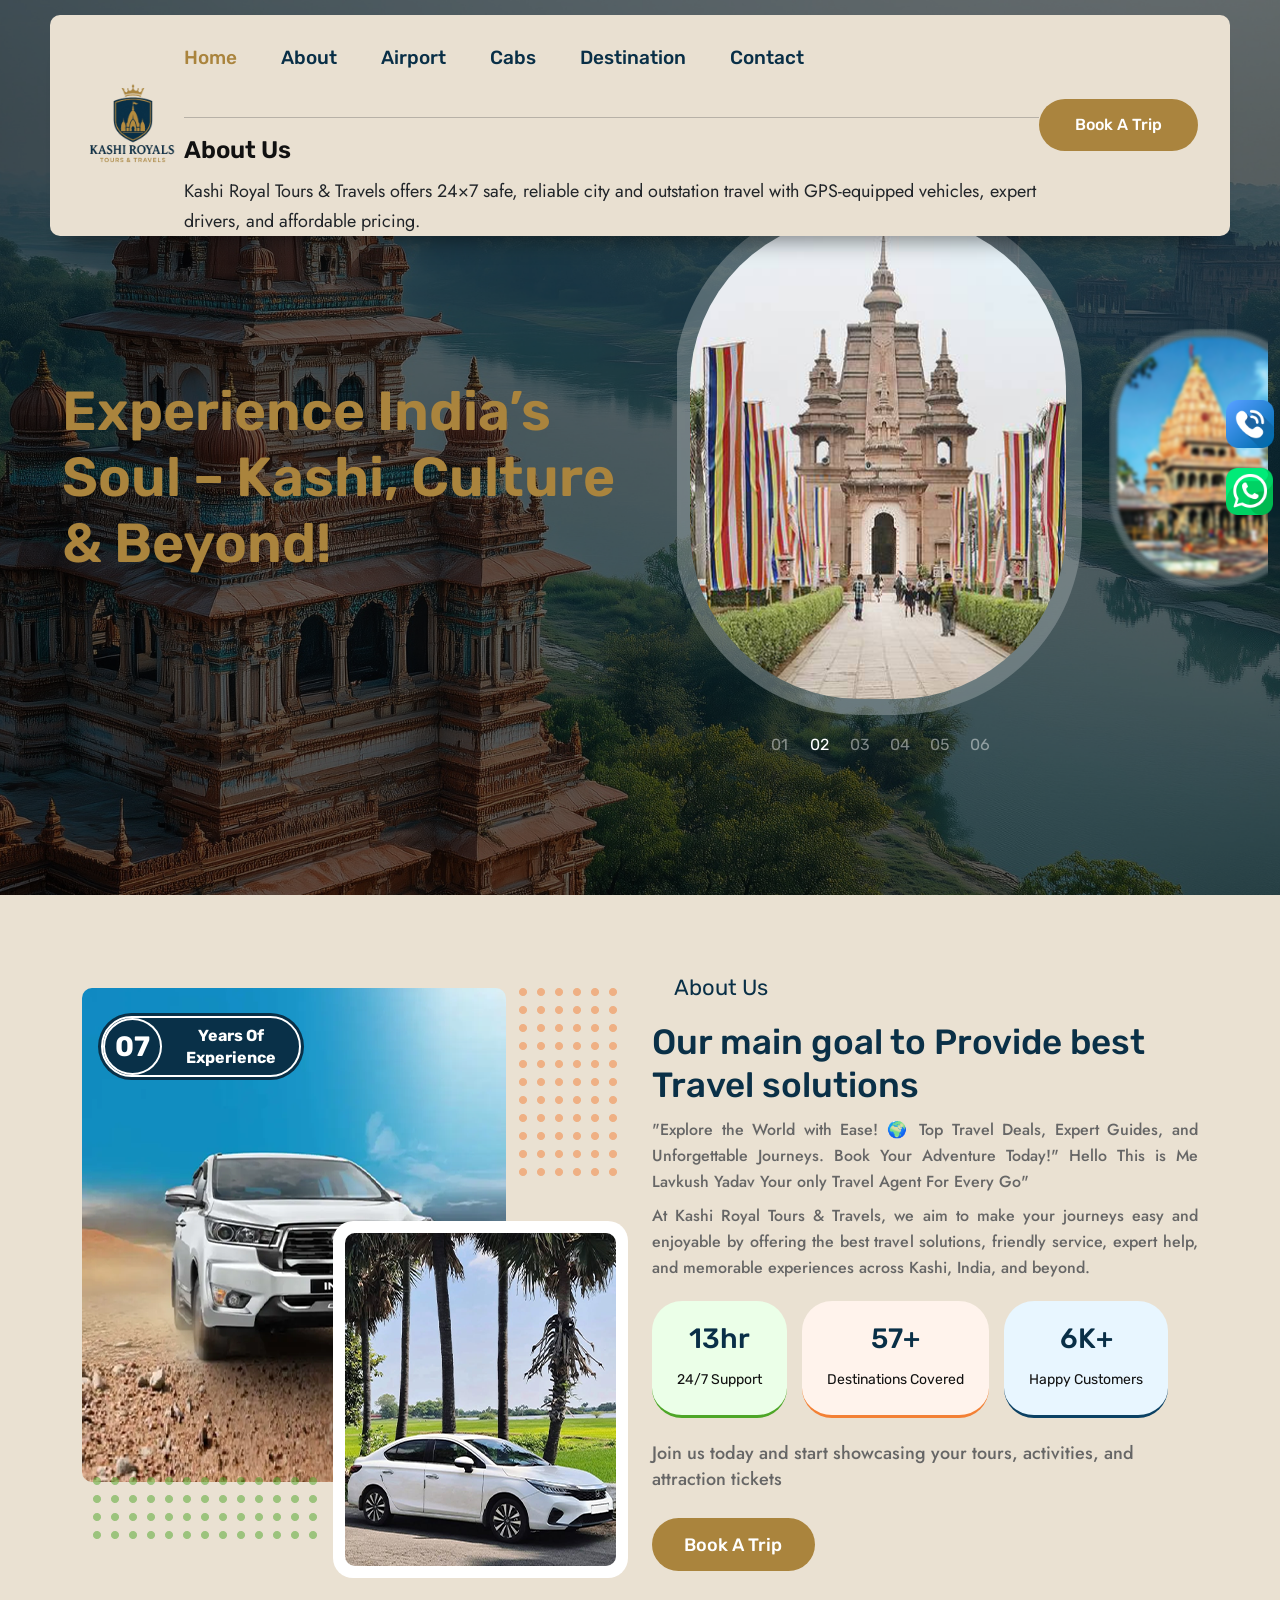
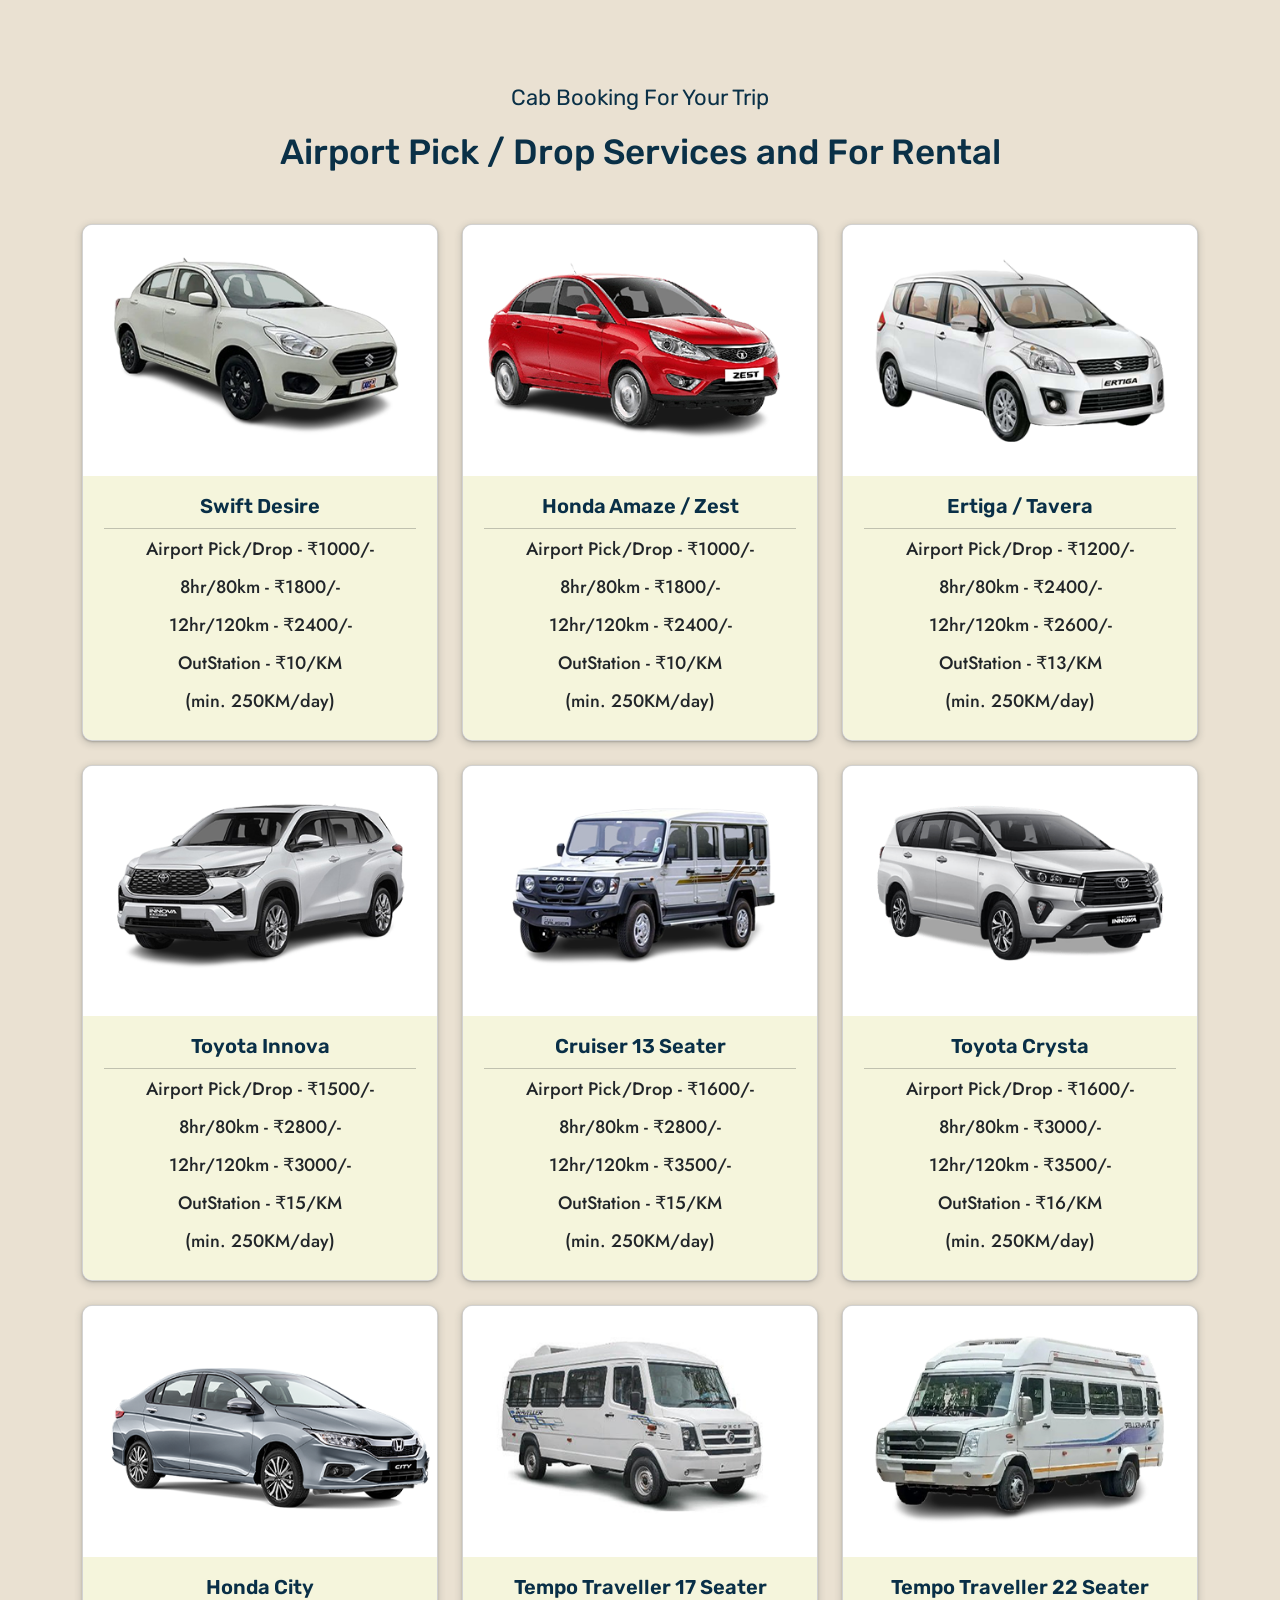
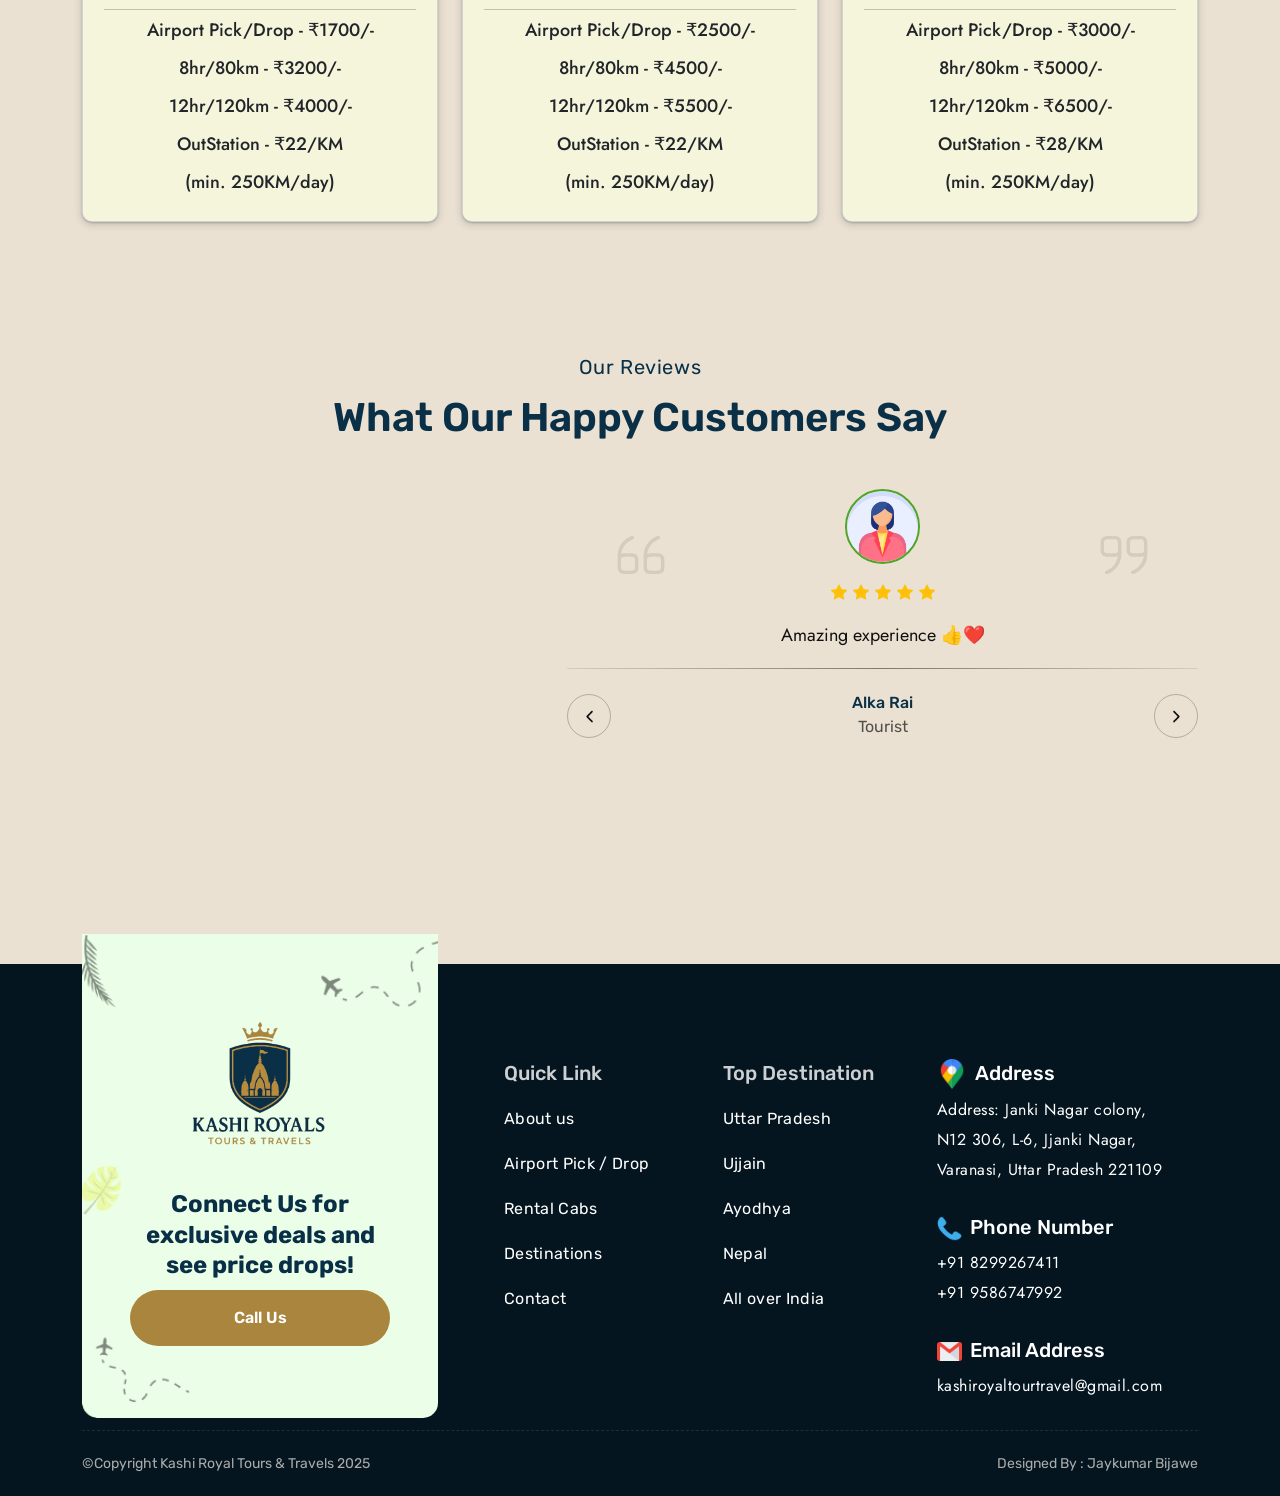
==== commit a4269f1d: "Add files via upload Signed-off-by: jkbijawe <jkbijawe24@gmail.com>" ====
--- a/index.html
+++ b/index.html
@@ -25,14 +25,19 @@
 
 
     <div class="fix-icons">
-        <div class="icon-wrapper">
-            <img src="assets/image/logo/telephone-call.png" alt="Call" class="img-fluid" style="max-height: 48px;">
-            <span class="hover-label">Call Us</span>
-        </div>
-        <div class="icon-wrapper">
-            <img src="assets/image/logo/whatsapp (1).png" alt="WhatsApp" class="img-fluid" style="max-height: 47px;">
-            <span class="hover-label">Chat Us</span>
-        </div>
+        <a href="tel:8299267411">
+            <div class="icon-wrapper">
+                <img src="assets/image/logo/telephone-call.png" alt="Call" class="img-fluid" style="max-height: 48px;">
+                <span class="hover-label">Call Us</span>
+            </div>
+        </a>
+        <a href="https://wa.me/9586747992" target="_blank">
+            <div class="icon-wrapper">
+                <img src="assets/image/logo/whatsapp (1).png" alt="WhatsApp" class="img-fluid"
+                    style="max-height: 47px;">
+                <span class="hover-label">Chat Us</span>
+            </div>
+        </a>
     </div>
     <!-- scroll top -->
     <div class="circle-container">
@@ -41,7 +46,7 @@
         </svg>
     </div>
 
-    
+
 
     <!-- header section start -->
     <header class="header-area style-3">
@@ -83,6 +88,15 @@
                     </li>
                     <li> <a href="contact.html" class="">Contact</a></li>
                 </ul>
+                <div class="offcanvas-contain">
+                    <hr>
+                    <h4>About Us</h4>
+                    <p>Kashi Royal Tours & Travels offers 24×7 safe, reliable city and outstation travel with GPS-equipped vehicles, expert drivers, and affordable pricing.</p>
+                </div>
+
+
+
+
                 <!-- <div class="btn-area d-lg-none d-flex justify-content-center">
                     <a class="primary-btn" href=""> Let’s Talk </a>
                 </div> -->
@@ -93,7 +107,7 @@
                         <img src="assets/image/logo/cab.png" alt="" style="max-height: 40px;" class="img-fluid" >
                     </a>
                 </div> -->
-                <a class="primary-btn orange-color d-lg-flex d-none" href="">Book A Trip</a>
+                <a class="primary-btn orange-color d-lg-flex d-none" href="tel:8299267411">Book A Trip</a>
                 <div class="sidebar-button mobile-menu-btn">
                     <img src="assets/image/logo/menu.png" alt="" style="max-height: 28px;" class="img-fluid">
                 </div>
@@ -311,7 +325,7 @@
                             attraction tickets
                         </p>
 
-                        <a class="primary-btn orange-color three-small" href="">Book A Trip</a>
+                        <a class="primary-btn orange-color three-small" href="contact.html">Book A Trip</a>
 
                     </div>
                 </div>
@@ -491,8 +505,9 @@
                     <div class="row align-items-center justify-content-center g-md-5 g-4 pb-80">
                         <div class="col-lg-5 d-flex justify-content-center wow animate fadeInLeft"
                             data-wow-delay="200ms" data-wow-duration="1500ms">
-                            <div class="testimonial-image-wrapper">
-                                <img src="assets/image/cars/Review-img.png" alt="" />
+                            <!-- <div class="testimonial-image-wrapper"> -->
+                            <div class="Owner-img">
+                                <img src="assets/image/About-us/Owner-img.jpg" alt="" />
                             </div>
                         </div>
                         <div class="col-lg-7">
@@ -878,11 +893,11 @@
                             </div>
                             <h3>Connect Us for exclusive deals and see price drops!</h3>
 
-                            <form>
-                                <button class="primary-submit two" type="submit">
+                            <a href="tel:8299267411">
+                                <button class="primary-submit two" type="button">
                                     Call Us
                                 </button>
-                            </form>
+                            </a>
                         </div>
                     </div>
                 </div>
--- a/assets/css/main.css
+++ b/assets/css/main.css
@@ -1,38010 +1,38010 @@
-@import url("https://fonts.googleapis.com/css2?family=Jost:ital,wght@0,100..900;1,100..900&family=Rubik:ital,wght@0,300..900;1,300..900&family=Satisfy&display=swap");
-
-.pb-80 {
-  padding-bottom: 80px;
-}
-
-@media (min-width: 992px) and (max-width: 1199px) {
-  .pb-80 {
-    padding-bottom: 60px;
-  }
-}
-
-@media (max-width: 767px) {
-  .pb-80 {
-    padding-bottom: 40px;
-  }
-}
-
-.pb-90 {
-  padding-bottom: 90px;
-}
-
-@media (max-width: 991px) {
-  .pb-90 {
-    padding-bottom: 80px;
-  }
-}
-
-@media (max-width: 767px) {
-  .pb-90 {
-    padding-bottom: 70px;
-  }
-}
-
-.pb-190 {
-  padding-bottom: 190px;
-}
-
-.pb-30 {
-  padding-bottom: 30px;
-}
-
-.pb-8 {
-  padding-bottom: 8px;
-}
-
-.pb-18 {
-  padding-bottom: 18px;
-}
-
-.pb-32 {
-  padding-bottom: 32px;
-}
-
-.pb-35 {
-  padding-bottom: 35px;
-}
-
-.pb-40 {
-  padding-bottom: 40px;
-}
-
-@media (max-width: 1399px) {
-  .pb-40 {
-    padding-bottom: 20px;
-  }
-}
-
-.pb-44 {
-  padding-bottom: 44px;
-}
-
-@media (max-width: 1399px) {
-  .pb-44 {
-    padding-bottom: 30px;
-  }
-}
-
-.pb-46 {
-  padding-bottom: 46px;
-}
-
-.pb-10 {
-  padding-bottom: 10px;
-}
-
-.pb-12 {
-  padding-bottom: 12px;
-}
-
-.pb-14 {
-  padding-bottom: 14px;
-}
-
-.pb-16 {
-  padding-bottom: 16px;
-}
-
-.pb-20 {
-  padding-bottom: 20px;
-}
-
-.pb-24 {
-  padding-bottom: 24px;
-}
-
-.pb-28 {
-  padding-bottom: 28px;
-}
-
-.pb-12 {
-  padding-bottom: 12px;
-}
-
-.pb-14 {
-  padding-bottom: 14px;
-}
-
-.pt-50 {
-  padding-top: 54px;
-}
-
-.pt-60 {
-  padding-top: 60px;
-}
-
-.pt-65 {
-  padding-top: 65px;
-}
-
-.pt-117 {
-  padding-top: 117px;
-}
-
-.pt-100 {
-  padding-top: 100px;
-}
-
-@media (max-width: 1499px) {
-  .pt-100 {
-    padding-top: 70px;
-  }
-}
-
-.pt-110 {
-  padding-top: 110px;
-}
-
-@media (min-width: 992px) and (max-width: 1199px) {
-  .pt-110 {
-    padding-top: 90px;
-  }
-}
-
-@media (max-width: 991px) {
-  .pt-110 {
-    padding-top: 70px;
-  }
-}
-
-.pt-70 {
-  padding-top: 70px;
-}
-
-.pt-85 {
-  padding-top: 85px;
-}
-
-.pt-80 {
-  padding-top: 80px;
-}
-
-.pt-88 {
-  padding-top: 88px;
-}
-
-.pt-125 {
-  padding-top: 125px;
-}
-
-@media (min-width: 992px) and (max-width: 1199px) {
-  .pt-125 {
-    padding-top: 100px;
-  }
-}
-
-@media (max-width: 991px) {
-  .pt-125 {
-    padding-top: 90px;
-  }
-}
-
-@media (max-width: 767px) {
-  .pt-125 {
-    padding-top: 70px;
-  }
-}
-
-.pb-125 {
-  padding-bottom: 125px;
-}
-
-@media (min-width: 992px) and (max-width: 1199px) {
-  .pb-125 {
-    padding-bottom: 100px;
-  }
-}
-
-@media (max-width: 991px) {
-  .pb-125 {
-    padding-bottom: 90px;
-  }
-}
-
-.pt-155 {
-  padding-top: 155px;
-}
-
-@media (min-width: 992px) and (max-width: 1199px) {
-  .pt-155 {
-    padding-top: 145px;
-  }
-}
-
-@media (max-width: 991px) {
-  .pt-155 {
-    padding-top: 120px;
-  }
-}
-
-.mb-8 {
-  margin-bottom: 8px;
-}
-
-.mb-10 {
-  margin-bottom: 10px;
-}
-
-.mb-14 {
-  margin-bottom: 14px;
-}
-
-.mb-16 {
-  margin-bottom: 1px;
-}
-
-.mb-60 {
-  margin-bottom: 60px;
-}
-
-.mb-65 {
-  margin-bottom: 65px;
-}
-
-@media (min-width: 768px) and (max-width: 991px) {
-  .mb-65 {
-    margin-bottom: 45px;
-  }
-}
-
-.mb-20 {
-  margin-bottom: 20px;
-}
-
-.mb-22 {
-  margin-bottom: 22px;
-}
-
-.mb-24 {
-  margin-bottom: 24px;
-}
-
-.mb-28 {
-  margin-bottom: 28px;
-}
-
-.mb-35 {
-  margin-bottom: 35px;
-}
-
-.mb-40 {
-  margin-bottom: 40px;
-}
-
-@media (max-width: 991px) {
-  .mb-40 {
-    margin-bottom: 30px;
-  }
-}
-
-.mb-44 {
-  margin-bottom: 44px;
-}
-
-@media (max-width: 991px) {
-  .mb-44 {
-    margin-bottom: 0px;
-  }
-}
-
-.mb-45 {
-  margin-bottom: 45px;
-}
-
-.mb-50 {
-  margin-bottom: 50px;
-}
-
-@media (max-width: 1199px) {
-  .mb-50 {
-    margin-bottom: 40px;
-  }
-}
-
-.mb-48 {
-  margin-bottom: 48px;
-}
-
-@media (max-width: 1399px) {
-  .mb-48 {
-    margin-bottom: 30px;
-  }
-}
-
-.mb-55 {
-  margin-bottom: 55px;
-}
-
-.mb-60 {
-  margin-bottom: 60px;
-}
-
-@media (max-width: 991px) {
-  .mb-60 {
-    margin-bottom: 50px;
-  }
-}
-
-.mb-70 {
-  margin-bottom: 70px;
-}
-
-@media (min-width: 992px) and (max-width: 1199px) {
-  .mb-70 {
-    margin-bottom: 60px;
-  }
-}
-
-@media (max-width: 991px) {
-  .mb-70 {
-    margin-bottom: 50px;
-  }
-}
-
-@media (max-width: 767px) {
-  .mb-70 {
-    margin-bottom: 50px;
-  }
-}
-
-.mb-80 {
-  margin-bottom: 80px;
-}
-
-@media (max-width: 991px) {
-  .mb-80 {
-    margin-bottom: 70px;
-  }
-}
-
-@media (max-width: 767px) {
-  .mb-80 {
-    margin-bottom: 50px;
-  }
-}
-
-.mb-150 {
-  margin-bottom: 150px;
-}
-
-.mb-28 {
-  margin-bottom: 28px;
-}
-
-@media (max-width: 767px) {
-  .mb-28 {
-    margin-bottom: 14px;
-  }
-}
-
-.mb-24 {
-  margin-bottom: 24px;
-}
-
-.mb-40 {
-  margin-bottom: 40px;
-}
-
-.pb-170 {
-  padding-bottom: 170px;
-}
-
-@media (max-width: 1499px) {
-  .pb-170 {
-    padding-bottom: 150px;
-  }
-}
-
-.pt-170 {
-  padding-top: 170px;
-}
-
-@media (min-width: 1400px) and (max-width: 1599px) {
-  .pt-170 {
-    padding-top: 100px;
-  }
-}
-
-@media (max-width: 991px) {
-  .pt-170 {
-    padding-top: 120px;
-  }
-}
-
-@media (max-width: 350px) {
-  .pt-170 {
-    padding-top: 120px;
-  }
-}
-
-.pb-120 {
-  padding-bottom: 120px;
-}
-
-@media (max-width: 1699px) {
-  .pb-120 {
-    padding-bottom: 100px;
-  }
-}
-
-@media (min-width: 1200px) and (max-width: 1399px) {
-  .pb-120 {
-    padding-bottom: 100px;
-  }
-}
-
-@media (min-width: 992px) and (max-width: 1199px) {
-  .pb-120 {
-    padding-bottom: 80px;
-  }
-}
-
-@media (max-width: 991px) {
-  .pb-120 {
-    padding-bottom: 55px;
-  }
-}
-
-@media (max-width: 767px) {
-  .pb-120 {
-    padding-bottom: 50px;
-  }
-}
-
-.pb-164 {
-  padding-bottom: 164px;
-}
-
-@media (max-width: 991px) {
-  .pb-164 {
-    padding-bottom: 90px;
-  }
-}
-
-@media (max-width: 350px) {
-  .pb-164 {
-    padding-bottom: 100px;
-  }
-}
-
-.pb-50 {
-  padding-bottom: 50px;
-}
-
-.pb-54 {
-  padding-bottom: 54px;
-}
-
-.pb-14 {
-  padding-bottom: 14px;
-}
-
-@media (max-width: 1199px) {
-  .pb-14 {
-    padding-bottom: 10px;
-  }
-}
-
-.pb-70 {
-  padding-bottom: 70px;
-}
-
-.pb-100 {
-  padding-bottom: 100px;
-}
-
-@media (max-width: 1499px) {
-  .pb-100 {
-    padding-bottom: 70px;
-  }
-}
-
-.pt-95 {
-  padding-top: 95px;
-}
-
-@media (max-width: 991px) {
-  .pt-95 {
-    padding-top: 80px;
-  }
-}
-
-@media (max-width: 767px) {
-  .pt-95 {
-    padding-top: 70px;
-  }
-}
-
-.pb-95 {
-  padding-bottom: 95px;
-}
-
-@media (max-width: 991px) {
-  .pb-95 {
-    padding-bottom: 80px;
-  }
-}
-
-@media (max-width: 767px) {
-  .pb-95 {
-    padding-bottom: 70px;
-  }
-}
-
-.pb-65 {
-  padding-bottom: 65px;
-}
-
-.pb-110 {
-  padding-bottom: 110px;
-}
-
-@media (max-width: 1199px) {
-  .pb-110 {
-    padding-bottom: 90px;
-  }
-}
-
-.pb-150 {
-  padding-bottom: 150px;
-}
-
-@media (min-width: 992px) and (max-width: 1199px) {
-  .pb-150 {
-    margin-top: 100px;
-  }
-}
-
-@media (max-width: 991px) {
-  .pb-150 {
-    margin-top: 90px;
-  }
-}
-
-.pt-200 {
-  padding-top: 200px;
-}
-
-@media (max-width: 991px) {
-  .pt-200 {
-    padding-top: 85px;
-  }
-}
-
-@media (max-width: 767px) {
-  .pt-200 {
-    padding-top: 26px;
-  }
-}
-
-.mr-80 {
-  margin-right: 80px;
-}
-
-.ml-300 {
-  margin-left: 300px;
-}
-
-.mt-75 {
-  margin-top: 75px;
-}
-
-.mt-80 {
-  margin-top: 80px;
-}
-
-@media (min-width: 768px) and (max-width: 991px) {
-  .mt-80 {
-    margin-top: 50px;
-  }
-}
-
-@media (max-width: 425px) {
-  .mt-80 {
-    margin-top: 40px;
-  }
-}
-
-.mb-8 {
-  margin-bottom: 8px;
-}
-
-@media (min-width: 768px) and (max-width: 991px) {
-  .mb-8 {
-    margin-bottom: 15px;
-  }
-}
-
-@media (max-width: 767px) {
-  .mb-8 {
-    margin-bottom: 15px;
-  }
-}
-
-.mb-20 {
-  margin-bottom: 20px;
-}
-
-.mb-24 {
-  margin-bottom: 24px;
-}
-
-@media (max-width: 1199px) {
-  .mb-24 {
-    margin-bottom: 15px;
-  }
-}
-
-.mb-80 {
-  margin-bottom: 80px;
-}
-
-@media (min-width: 768px) and (max-width: 991px) {
-  .mb-80 {
-    margin-bottom: 50px;
-  }
-}
-
-@media (max-width: 425px) {
-  .mb-80 {
-    margin-bottom: 30px;
-  }
-}
-
-.mb-100 {
-  margin-bottom: 100px;
-}
-
-@media (max-width: 1399px) {
-  .mb-100 {
-    margin-bottom: 50px;
-  }
-}
-
-.pl-85 {
-  margin-left: 85px;
-}
-
-.mt-100 {
-  margin-top: 110px !important;
-}
-
-@media (max-width: 991px) {
-  .mt-100 {
-    margin-top: 80px !important;
-  }
-}
-
-.mt-120 {
-  margin-top: 120px;
-}
-
-@media (min-width: 992px) and (max-width: 1199px) {
-  .mt-120 {
-    margin-top: 100px;
-  }
-}
-
-@media (max-width: 991px) {
-  .mt-120 {
-    margin-top: 90px;
-  }
-}
-
-.mt-130 {
-  margin-top: 130px;
-}
-
-@media (min-width: 992px) and (max-width: 1199px) {
-  .mt-130 {
-    margin-top: 100px;
-  }
-}
-
-@media (max-width: 991px) {
-  .mt-130 {
-    margin-top: 90px;
-  }
-}
-
-.mb-80 {
-  margin-bottom: 80px;
-}
-
-@media (min-width: 992px) and (max-width: 1199px) {
-  .mb-80 {
-    margin-bottom: 70px;
-  }
-}
-
-@media (max-width: 991px) {
-  .mb-80 {
-    margin-bottom: 70px;
-  }
-}
-
-.mb-90 {
-  margin-bottom: 90px;
-}
-
-@media (max-width: 991px) {
-  .mb-90 {
-    margin-bottom: 70px;
-  }
-}
-
-@media (max-width: 767px) {
-  .mb-90 {
-    margin-bottom: 50px;
-  }
-}
-
-.mb-100 {
-  margin-bottom: 100px;
-}
-
-@media (max-width: 991px) {
-  .mb-100 {
-    margin-bottom: 80px;
-  }
-}
-
-@media (max-width: 767px) {
-  .mb-100 {
-    margin-bottom: 60px;
-  }
-}
-
-.mb-110 {
-  margin-bottom: 110px;
-}
-
-@media (min-width: 992px) and (max-width: 1199px) {
-  .mb-110 {
-    margin-bottom: 90px;
-  }
-}
-
-@media (max-width: 991px) {
-  .mb-110 {
-    margin-bottom: 80px;
-  }
-}
-
-.mb-120 {
-  margin-bottom: 120px;
-}
-
-@media (min-width: 992px) and (max-width: 1199px) {
-  .mb-120 {
-    margin-bottom: 100px;
-  }
-}
-
-@media (max-width: 991px) {
-  .mb-120 {
-    margin-bottom: 90px;
-  }
-}
-
-.mb-130 {
-  margin-bottom: 130px;
-}
-
-@media (min-width: 992px) and (max-width: 1199px) {
-  .mb-130 {
-    margin-bottom: 100px;
-  }
-}
-
-@media (max-width: 991px) {
-  .mb-130 {
-    margin-bottom: 90px;
-  }
-}
-
-.pt-40 {
-  padding-top: 40px;
-}
-
-.pt-42 {
-  padding-top: 42px;
-}
-
-.mb-15 {
-  margin-bottom: 15px;
-}
-
-.pb-150 {
-  padding-bottom: 150px;
-}
-
-.mb-122 {
-  margin-bottom: 122px;
-}
-
-.mb-10 {
-  margin-bottom: 10px;
-}
-
-.pt-90 {
-  padding-top: 90px;
-}
-
-@media (max-width: 991px) {
-  .pt-90 {
-    padding-top: 80px;
-  }
-}
-
-@media (max-width: 767px) {
-  .pt-90 {
-    padding-top: 70px;
-  }
-}
-
-.pt-110 {
-  padding-top: 110px;
-}
-
-@media (min-width: 992px) and (max-width: 1199px) {
-  .pt-110 {
-    padding-top: 90px;
-  }
-}
-
-@media (max-width: 991px) {
-  .pt-110 {
-    padding-top: 70px;
-  }
-}
-
-.pt-120 {
-  padding-top: 120px;
-}
-
-@media (min-width: 1200px) and (max-width: 1399px) {
-  .pt-120 {
-    padding-top: 100px;
-  }
-}
-
-@media (min-width: 992px) and (max-width: 1199px) {
-  .pt-120 {
-    padding-top: 80px;
-  }
-}
-
-@media (max-width: 991px) {
-  .pt-120 {
-    padding-top: 80px;
-  }
-}
-
-.pt-135 {
-  padding-top: 135px;
-}
-
-@media (min-width: 992px) and (max-width: 1199px) {
-  .pt-135 {
-    padding-top: 120px;
-  }
-}
-
-@media (min-width: 768px) and (max-width: 991px) {
-  .pt-135 {
-    padding-top: 110px;
-  }
-}
-
-@media (max-width: 576px) {
-  .pt-135 {
-    padding-top: 80px;
-  }
-}
-
-.pt-150 {
-  padding-top: 150px;
-}
-
-@media (min-width: 992px) and (max-width: 1199px) {
-  .pt-150 {
-    padding-top: 120px;
-  }
-}
-
-@media (max-width: 991px) {
-  .pt-150 {
-    padding-top: 120px;
-  }
-}
-
-@media (max-width: 576px) {
-  .pt-150 {
-    padding-top: 80px;
-  }
-}
-
-.pt-95 {
-  padding-top: 95px;
-}
-
-.pt-80 {
-  padding-top: 80px;
-}
-
-.pt-50 {
-  padding-top: 50px;
-}
-
-@media (min-width: 992px) and (max-width: 1199px) {
-  .pt-50 {
-    padding-top: 40px;
-  }
-}
-
-@media (max-width: 991px) {
-  .pt-50 {
-    padding-top: 30px;
-  }
-}
-
-.pt-40 {
-  padding-top: 40px;
-}
-
-.pt-35 {
-  padding-top: 35px;
-}
-
-.pt-32 {
-  padding-top: 32px;
-}
-
-.pt-30 {
-  padding-top: 30px;
-}
-
-.pe-80 {
-  padding-right: 80px;
-}
-
-.pb-60 {
-  padding-bottom: 60px;
-}
-
-.pl-110 {
-  padding-left: 110px;
-}
-
-@media (min-width: 1400px) and (max-width: 1599px) {
-  .pl-110 {
-    padding-left: 70px;
-  }
-}
-
-@media (min-width: 1200px) and (max-width: 1399px) {
-  .pl-110 {
-    padding-left: 40px;
-  }
-}
-
-@media (max-width: 1199px) {
-  .pl-110 {
-    padding-left: unset;
-  }
-}
-
-.pb-48 {
-  padding-bottom: 48px;
-}
-
-@media (max-width: 767px) {
-  .pb-48 {
-    padding-bottom: 30px;
-  }
-}
-
-.mt-15 {
-  margin-top: 15px;
-}
-
-.mt-25 {
-  margin-top: 25px;
-}
-
-.mt-28 {
-  margin-top: 28px;
-}
-
-.mt-30 {
-  margin-top: 30px;
-}
-
-.mt-32 {
-  margin-top: 32px;
-}
-
-.mt-40 {
-  margin-top: 40px;
-}
-
-.mt-50 {
-  margin-top: 50px;
-}
-
-.mt-60 {
-  margin-top: 60px;
-}
-
-@media (max-width: 767px) {
-  .mt-60 {
-    margin-top: 40px;
-  }
-}
-
-.mt-70 {
-  margin-top: 70px;
-}
-
-@media (max-width: 767px) {
-  .mt-70 {
-    margin-top: 40px;
-  }
-}
-
-.mb-20 {
-  margin-bottom: 20px;
-}
-
-.mb-25 {
-  margin-bottom: 25px;
-}
-
-@media (max-width: 1199px) {
-  .mb-25 {
-    margin-bottom: 15px;
-  }
-}
-
-.mb-30 {
-  margin-bottom: 30px;
-}
-
-.mb-34 {
-  margin-bottom: 34px;
-}
-
-.mb-40 {
-  margin-bottom: 40px;
-}
-
-@media (min-width: 1200px) and (max-width: 1399px) {
-  .mb-40 {
-    margin-bottom: 30px;
-  }
-}
-
-.mb-50 {
-  margin-bottom: 50px;
-}
-
-.mb-54 {
-  margin-bottom: 54px;
-}
-
-.mb-80 {
-  margin-bottom: 80px;
-}
-
-@media (max-width: 1199px) {
-  .mb-80 {
-    margin-bottom: 50px;
-  }
-}
-
-@media (max-width: 767px) {
-  .mb-80 {
-    margin-bottom: 40px;
-  }
-}
-
-.mb-100 {
-  margin-bottom: 100px;
-}
-
-@media (max-width: 991px) {
-  .mb-100 {
-    margin-bottom: 60px;
-  }
-}
-
-@media (max-width: 767px) {
-  .mb-100 {
-    margin-bottom: 40px;
-  }
-}
-
-.mb-50 {
-  margin-bottom: 50px;
-}
-
-@media (max-width: 1199px) {
-  .mb-50 {
-    margin-bottom: 35px;
-  }
-}
-
-@media (max-width: 767px) {
-  .mb-50 {
-    margin-bottom: 40px;
-  }
-}
-
-.mt-60 {
-  margin-top: 60px;
-}
-
-@media (max-width: 767px) {
-  .mt-60 {
-    margin-top: 40px;
-  }
-}
-
-.mt-70 {
-  margin-top: 70px;
-}
-
-@media (max-width: 991px) {
-  .mt-70 {
-    margin-top: 40px;
-  }
-}
-
-:root {
-  --primary-color: rgba(77, 166, 39, 1);
-  --primary-color-three: rgba(243, 128, 53, 1);
-  --primary-color-opc: rgba(16, 197, 129, 0.5);
-  --primary-color-opc-2: rgba(98, 192, 58, 0.45);
-  --title-color: rgba(17, 17, 17, 1);
-  --title-color-opp: rgba(17, 17, 17, 0.9);
-  --white-color: rgba(255, 255, 255, 1);
-  --white-color-opp: rgba(255, 255, 255, 0.7);
-  --paragraph-color: rgba(102, 102, 102, 1);
-}
-
-/* font name */
-/* font name */
-* {
-  margin: 0;
-  padding: 0;
-  scroll-behavior: smooth;
-}
-
-html {
-  font-size: 100%;
-  scroll-behavior: smooth;
-}
-
-body {
-  margin: 0;
-  padding: 0;
-  font-family: "Rubik", serif;
-  color: var(title-color);
-  font-size: 16px;
-  font-weight: 400;
-  line-height: 30px;
-  background-color: #EAE1D2;
-}
-
-h1,
-h2,
-h3,
-h4,
-h5,
-h6 {
-  font-family: "Rubik", serif;
-  font-weight: 600;
-  line-height: 1.4;
-  color: var(--title-color);
-}
-
-input {
-  border: none;
-  outline: none;
-  width: 100%;
-  border-radius: 5px;
-  padding: 5px 10px;
-}
-
-button {
-  outline: none;
-  border: none;
-}
-
-i.bx {
-  vertical-align: middle;
-}
-
-img {
-  max-width: 100%;
-  height: auto;
-}
-
-a {
-  text-decoration: none;
-}
-
-p {
-  font-family: "Jost", serif;
-  font-size: 18px;
-  font-weight: 400;
-  line-height: 30px;
-  margin-bottom: 0px;
-}
-
-ul {
-  margin: 0;
-  padding: 0;
-  list-style: none;
-}
-
-.primary-btn {
-  font-family: "Rubik", serif;
-  font-size: 16px;
-  font-weight: 500;
-  line-height: 16px;
-  color: var(--white-color);
-  background-color: var(--primary-color);
-  padding: 16px 37px;
-  transition: 0.3s;
-  position: relative;
-  overflow: hidden;
-  z-index: 1;
-  white-space: nowrap;
-  border-radius: 30px;
-  display: inline-block;
-}
-
-.primary-btn.three {
-  border-radius: 5px;
-  background-color: var(--primary-color);
-  padding: 17.5px 36.3px;
-  font-size: 16px;
-  line-height: 1;
-  font-weight: 600;
-}
-
-.primary-btn.three::after {
-  position: absolute;
-  content: "";
-  display: block;
-  left: 0;
-  top: 0;
-  height: 100%;
-  width: 100%;
-  bottom: 0;
-  background-color: var(--primary-color-three);
-  transform: scale(0, 1);
-  transform-origin: left;
-  z-index: -1;
-  transition: all 0.4s ease-out 0s;
-}
-
-.primary-btn.style-three {
-  border-radius: 26px;
-  background-color: var(--primary-color);
-  padding: 17.5px 31.7px;
-  font-size: 18px;
-  line-height: 1;
-  font-weight: 500;
-}
-
-.primary-btn.style-three::after {
-  position: absolute;
-  content: "";
-  display: block;
-  left: 0;
-  top: 0;
-  height: 100%;
-  width: 100%;
-  bottom: 0;
-  background-color: var(--primary-color-three);
-  transform: scale(0, 1);
-  transform-origin: left;
-  z-index: -1;
-  transition: all 0.4s ease-out 0s;
-}
-
-.primary-btn.offer-btn-1 {
-  background-color: var(--primary-color-three);
-  padding: 11px 30px;
-  font-size: 16px;
-  font-weight: 600;
-  line-height: 26px;
-}
-
-.primary-btn.offer-btn-2 {
-  background-color: var(--primary-color);
-  padding: 11px 30px;
-  font-size: 16px;
-  font-weight: 600;
-  line-height: 26px;
-}
-
-.primary-btn.offer-btn-2::after {
-  position: absolute;
-  content: "";
-  display: block;
-  left: 0;
-  top: 0;
-  height: 100%;
-  width: 100%;
-  bottom: 0;
-  background-color: var(--title-color);
-  transform: scale(0, 1);
-  transform-origin: left;
-  z-index: -1;
-  transition: all 0.4s ease-out 0s;
-}
-
-.primary-btn.orange-color {
-  background-color: #AA843E;
-  padding: 18px 36.2px;
-}
-
-.primary-btn.orange-color::after {
-  position: absolute;
-  content: "";
-  display: block;
-  left: 0;
-  top: 0;
-  height: 100%;
-  width: 100%;
-  bottom: 0;
-  background-color: #093047;
-  transform: scale(0, 1);
-  transform-origin: left;
-  z-index: -1;
-  transition: all 0.4s ease-out 0s;
-}
-
-.primary-btn.three-orange {
-  background-color: var(--primary-color-three);
-  border-radius: 5px;
-  padding: 19px 36px;
-}
-
-.primary-btn.three-small {
-  background-color: #AA843D;
-  border-radius: 5px;
-  padding: 19px 41.2px;
-}
-
-.primary-btn.three-small::after {
-  position: absolute;
-  content: "";
-  display: block;
-  left: 0;
-  top: 0;
-  height: 100%;
-  width: 100%;
-  bottom: 0;
-  background-color: #092F47;
-  transform: scale(0, 1);
-  transform-origin: left;
-  z-index: -1;
-  transition: all 0.4s ease-out 0s;
-}
-
-.primary-btn.small {
-  padding: 13px 27px;
-  background-color: var(title-color);
-  font-size: 14px;
-  line-height: 26;
-  line-height: 1;
-}
-
-@media (max-width: 1699px) {
-  .primary-btn.small {
-    padding: 13px 18px;
-    font-size: 14px;
-  }
-}
-
-@media (max-width: 350px) {
-  .primary-btn.small {
-    padding: 13px 15px;
-    font-size: 14px;
-  }
-}
-
-.primary-btn.small::after {
-  position: absolute;
-  content: "";
-  display: block;
-  left: 0;
-  top: 0;
-  height: 100%;
-  width: 100%;
-  bottom: 0;
-  background-color: var(--primary-color);
-  transform: scale(0, 1);
-  transform-origin: left;
-  z-index: -1;
-  transition: all 0.4s ease-out 0s;
-}
-
-.primary-btn.small-primary {
-  padding: 13px 23px;
-  background-color: var(--primary-color);
-  font-size: 16px;
-  line-height: 1;
-}
-
-@media (max-width: 350px) {
-  .primary-btn.small-primary {
-    padding: 13px 15px;
-    font-size: 14px;
-  }
-}
-
-.primary-btn.small-primary::after {
-  position: absolute;
-  content: "";
-  display: block;
-  left: 0;
-  top: 0;
-  height: 100%;
-  width: 100%;
-  bottom: 0;
-  background-color: var(--title-color);
-  transform: scale(0, 1);
-  transform-origin: left;
-  z-index: -1;
-  transition: all 0.4s ease-out 0s;
-}
-
-.primary-btn.small-four {
-  padding: 14px 22.4px;
-  background-color: var(title-color);
-  font-size: 16px;
-  font-weight: 600;
-  line-height: 1;
-}
-
-@media (max-width: 1199px) {
-  .primary-btn.small-four {
-    padding: 14px 20px;
-    font-size: 14px;
-  }
-}
-
-.primary-btn.small-four::after {
-  position: absolute;
-  content: "";
-  display: block;
-  left: 0;
-  top: 0;
-  height: 100%;
-  width: 100%;
-  bottom: 0;
-  background-color: var(--primary-color);
-  transform: scale(0, 1);
-  transform-origin: left;
-  z-index: -1;
-  transition: all 0.4s ease-out 0s;
-}
-
-.primary-btn.small-black {
-  background-color: var(--primary-color);
-  padding: 13px 26px;
-}
-
-@media (max-width: 1199px) {
-  .primary-btn.small-black {
-    padding: 13px 23px;
-  }
-}
-
-@media (max-width: 350px) {
-  .primary-btn.small-black {
-    padding: 13px 15px;
-    font-size: 14px;
-  }
-}
-
-.primary-btn.small-black::after {
-  position: absolute;
-  content: "";
-  display: block;
-  left: 0;
-  top: 0;
-  height: 100%;
-  width: 100%;
-  bottom: 0;
-  background-color: var(--title-color);
-  transform: scale(0, 1);
-  transform-origin: left;
-  z-index: -1;
-  transition: all 0.4s ease-out 0s;
-}
-
-.primary-btn.small-black-four {
-  background-color: var(title-color);
-  padding: 13.5px 28.1px;
-}
-
-.primary-btn.small-black-four::after {
-  position: absolute;
-  content: "";
-  display: block;
-  left: 0;
-  top: 0;
-  height: 100%;
-  width: 100%;
-  bottom: 0;
-  background-color: var(--primary-color);
-  transform: scale(0, 1);
-  transform-origin: left;
-  z-index: -1;
-  transition: all 0.4s ease-out 0s;
-}
-
-.primary-btn.small-view {
-  background-color: var(title-color);
-  border-radius: 5px;
-  padding: 13px 24px;
-}
-
-@media (min-width: 1200px) and (max-width: 1399px) {
-  .primary-btn.small-view {
-    padding: 13px 22px;
-  }
-}
-
-@media (max-width: 1199px) {
-  .primary-btn.small-view {
-    padding: 11px 15px;
-    font-size: 12px;
-  }
-}
-
-@media (max-width: 991px) {
-  .primary-btn.small-view {
-    font-size: 14px;
-    padding: 12px 22px;
-  }
-}
-
-.primary-btn.small-view::after {
-  position: absolute;
-  content: "";
-  display: block;
-  left: 0;
-  top: 0;
-  height: 100%;
-  width: 100%;
-  bottom: 0;
-  background-color: var(--primary-color);
-  transform: scale(0, 1);
-  transform-origin: left;
-  z-index: -1;
-  transition: all 0.4s ease-out 0s;
-}
-
-.primary-btn.small-view-two {
-  border-radius: 5px;
-  padding: 14px 24px;
-  font-weight: 600;
-}
-
-@media (max-width: 1499px) {
-  .primary-btn.small-view-two {
-    padding: 14px 20px;
-    font-size: 14px;
-  }
-}
-
-@media (min-width: 1200px) and (max-width: 1399px) {
-  .primary-btn.small-view-two {
-    padding: 12px 15px;
-    font-size: 13px;
-  }
-}
-
-.primary-btn.small-transparent {
-  background-color: transparent;
-  border: 1px solid rgba(17, 17, 17, 0.1);
-  color: rgba(17, 17, 17, 0.7);
-  font-weight: 400;
-  font-size: 16px;
-  line-height: 26px;
-  padding: 6px 18px;
-}
-
-.primary-btn.small-transparent::after {
-  position: absolute;
-  content: "";
-  display: block;
-  left: 0;
-  top: 0;
-  height: 100%;
-  width: 100%;
-  bottom: 0;
-  background-color: var(--primary-color);
-  transform: scale(0, 1);
-  transform-origin: left;
-  z-index: -1;
-  transition: all 0.4s ease-out 0s;
-}
-
-.primary-btn.btn-black {
-  background-color: var(title-color);
-  padding: 14px 31.8px;
-}
-
-.primary-btn.btn-black::after {
-  position: absolute;
-  content: "";
-  display: block;
-  left: 0;
-  top: 0;
-  height: 100%;
-  width: 100%;
-  bottom: 0;
-  background-color: var(--primary-color);
-  transform: scale(0, 1);
-  transform-origin: left;
-  z-index: -1;
-  transition: all 0.4s ease-out 0s;
-}
-
-.primary-btn.white {
-  background-color: var(--white-color);
-  color: var(--title-color);
-}
-
-.primary-btn.white-two {
-  background-color: var(--white-color);
-  color: var(--title-color);
-  transition: 0.3s;
-  padding: 15.5px 26.3px;
-  display: flex;
-  align-items: end;
-  gap: 6px;
-}
-
-.primary-btn.white-two svg path {
-  transition: 0.3s;
-}
-
-.primary-btn.orange-btn {
-  background-color: var(title-color);
-  padding: 12px 25px;
-}
-
-@media (max-width: 1199px) {
-  .primary-btn.orange-btn {
-    font-size: 14px;
-    padding: 10px 20px;
-  }
-}
-
-.primary-btn.orange-btn::after {
-  position: absolute;
-  content: "";
-  display: block;
-  left: 0;
-  top: 0;
-  height: 100%;
-  width: 100%;
-  bottom: 0;
-  background-color: var(--primary-color);
-  transform: scale(0, 1);
-  transform-origin: left;
-  z-index: -1;
-  transition: all 0.4s ease-out 0s;
-}
-
-.primary-btn.black-two {
-  background-color: var(--primary-color-three);
-}
-
-.primary-btn.black-two::after {
-  position: absolute;
-  content: "";
-  display: block;
-  left: 0;
-  top: 0;
-  height: 100%;
-  width: 100%;
-  bottom: 0;
-  background-color: var(--title-color);
-  transform: scale(0, 1);
-  transform-origin: left;
-  z-index: -1;
-  transition: all 0.4s ease-out 0s;
-}
-
-.primary-btn.black-three {
-  background-color: var(--primary-color);
-  border-radius: 5px;
-  font-size: 17px;
-  line-height: 1.2;
-  padding: 15.9px 33.1px;
-}
-
-.primary-btn.black-three::after {
-  position: absolute;
-  content: "";
-  display: block;
-  left: 0;
-  top: 0;
-  height: 100%;
-  width: 100%;
-  bottom: 0;
-  background-color: rgb(0, 0, 0);
-  transform: scale(0, 1);
-  transform-origin: left;
-  z-index: -1;
-  transition: all 0.4s ease-out 0s;
-}
-
-.primary-btn.transparent {
-  background-color: transparent;
-  border: 1px solid rgba(17, 17, 17, 0.25);
-  color: var(--title-color);
-  font-weight: 400;
-  transition: 0.3s;
-  display: flex;
-  align-items: center;
-  padding: 16.5px 37.4px;
-  gap: 6px;
-}
-
-.primary-btn.transparent svg path {
-  transition: 0.3s;
-  fill: var(--title-color);
-}
-
-.primary-btn.transparent-style-2 {
-  background-color: transparent;
-  border: 1px solid rgba(17, 17, 17, 0.25);
-  color: var(--title-color);
-  font-weight: 400;
-  transition: 0.3s;
-  display: flex;
-  align-items: center;
-  padding: 18.5px 36.7px;
-  gap: 6px;
-}
-
-.primary-btn.transparent-style-2 svg path {
-  transition: 0.3s;
-  fill: var(--title-color);
-}
-
-.primary-btn.yellow {
-  padding: 17px 37px;
-  display: inline-table;
-}
-
-.primary-btn.yellow::after {
-  position: absolute;
-  content: "";
-  display: block;
-  left: 0;
-  top: 0;
-  height: 100%;
-  width: 100%;
-  bottom: 0;
-  background-color: var(--primary-color-three);
-  transform: scale(0, 1);
-  transform-origin: left;
-  z-index: -1;
-  transition: all 0.4s ease-out 0s;
-}
-
-.primary-btn.btn-flower {
-  background-color: var(--white-color);
-  color: var(--title-color);
-  font-size: 16px;
-  font-weight: 500;
-  line-height: 27px;
-  padding: 12px 36px;
-}
-
-.primary-btn.style-4 {
-  background-color: var(--primary-color);
-  font-size: 16px;
-  line-height: 1;
-  padding: 18.5px 33.3px;
-}
-
-@media (max-width: 425px) {
-  .primary-btn.style-4 {
-    font-size: 14px;
-    line-height: 1;
-    padding: 17px 27px;
-    display: flex;
-    align-items: center;
-    justify-content: center;
-  }
-}
-
-.primary-btn.style-4::after {
-  position: absolute;
-  content: "";
-  display: block;
-  left: 0;
-  top: 0;
-  height: 100%;
-  width: 100%;
-  bottom: 0;
-  background-color: var(--primary-color-three);
-  transform: scale(0, 1);
-  transform-origin: left;
-  z-index: -1;
-  transition: all 0.4s ease-out 0s;
-}
-
-.primary-btn.bg-green {
-  background-color: var(--primary-color);
-  padding: 17.5px 37.2px;
-}
-
-.primary-btn.bg-green::after {
-  position: absolute;
-  content: "";
-  display: block;
-  left: 0;
-  top: 0;
-  height: 100%;
-  width: 100%;
-  bottom: 0;
-  background-color: var(--primary-color-three);
-  transform: scale(0, 1);
-  transform-origin: left;
-  z-index: -1;
-  transition: all 0.4s ease-out 0s;
-}
-
-.primary-btn.error-btn {
-  background-color: rgb(77, 166, 39);
-  font-size: 17px;
-  font-weight: 400;
-  line-height: 1;
-  border-radius: 10px;
-  padding: 17.5px 34px;
-}
-
-.primary-btn.error-btn::after {
-  position: absolute;
-  content: "";
-  display: block;
-  left: 0;
-  top: 0;
-  height: 100%;
-  width: 100%;
-  bottom: 0;
-  background-color: var(--primary-color-three);
-  transform: scale(0, 1);
-  transform-origin: left;
-  z-index: -1;
-  transition: all 0.4s ease-out 0s;
-}
-
-.primary-btn::after {
-  position: absolute;
-  content: "";
-  display: block;
-  left: 0;
-  top: 0;
-  height: 100%;
-  width: 100%;
-  bottom: 0;
-  background-color: var(--primary-color-three);
-  transform: scale(0, 1);
-  transform-origin: left;
-  z-index: -1;
-  transition: all 0.4s ease-out 0s;
-}
-
-.primary-btn:hover {
-  color: var(--white-color);
-}
-
-.primary-btn:hover.transparent {
-  border: 1px solid var(--primary-color);
-}
-
-.primary-btn:hover.transparent svg path {
-  fill: var(--white-color);
-}
-
-.primary-btn:hover.transparent-style-2 svg path {
-  fill: var(--white-color);
-}
-
-.primary-btn:hover.small.black {
-  background-color: var(--primary-color-three);
-}
-
-.primary-btn:hover.white-two svg path {
-  fill: var(--white-color);
-  transition: 0.3s;
-}
-
-.primary-btn:hover::after {
-  transform: scale(1, 1);
-}
-
-.primary-submit {
-  border-radius: 0 30px 30px 0;
-  background-color: var(--primary-color-three);
-  font-family: "Rubik", serif;
-  font-weight: 600;
-  font-size: 16px;
-  line-height: 16px;
-  color: var(--white-color);
-  text-transform: capitalize;
-  padding: 20px 50px;
-  display: flex;
-  align-items: center;
-  justify-content: center;
-  transition: 0.3s;
-  position: relative;
-  overflow: hidden;
-  z-index: 1;
-  white-space: nowrap;
-}
-
-@media (max-width: 350px) {
-  .primary-submit {
-    padding: 20px 30px;
-    font-size: 14px;
-  }
-}
-
-.primary-submit.two {
-  background-color: #AA853D;
-  width: 100%;
-  border-radius: 41px;
-}
-
-.primary-submit.two::after {
-  position: absolute;
-  content: "";
-  display: block;
-  left: 15%;
-  right: -20%;
-  top: -4%;
-  height: 150%;
-  width: 150%;
-  bottom: 0;
-  border-radius: 2px;
-  background-color: #0A3047;
-  transform: skewX(45deg) scale(0, 1);
-  z-index: -1;
-  transition: all 0.5s ease-out 0s;
-}
-
-@media (max-width: 991px) {
-  .primary-submit.three {
-    font-size: 14px;
-    padding: 13px 35px;
-  }
-}
-
-.primary-submit.four {
-  border-radius: 0 15px 15px 0;
-}
-
-@media (max-width: 1199px) {
-  .primary-submit.four {
-    padding: 16px 40px;
-  }
-}
-
-.primary-submit.five {
-  width: 100%;
-  border-radius: 10px;
-  background-color: var(--primary-color);
-  margin-top: 20px;
-  display: flex;
-  align-items: center;
-  gap: 5px;
-}
-
-.primary-submit.five::after {
-  position: absolute;
-  content: "";
-  display: block;
-  left: 15%;
-  right: -20%;
-  top: -4%;
-  height: 150%;
-  width: 150%;
-  bottom: 0;
-  border-radius: 2px;
-  background-color: var(--primary-color-three);
-  transform: skewX(45deg) scale(0, 1);
-  z-index: -1;
-  transition: all 0.5s ease-out 0s;
-}
-
-.primary-submit.six {
-  width: 100%;
-  border-radius: 26px;
-  background-color: var(--primary-color);
-  margin-top: 20px;
-  display: flex;
-  align-items: center;
-  gap: 5px;
-}
-
-.primary-submit.six::after {
-  position: absolute;
-  content: "";
-  display: block;
-  left: 15%;
-  right: -20%;
-  top: -4%;
-  height: 150%;
-  width: 150%;
-  bottom: 0;
-  border-radius: 2px;
-  background-color: var(--primary-color-three);
-  transform: skewX(45deg) scale(0, 1);
-  z-index: -1;
-  transition: all 0.5s ease-out 0s;
-}
-
-.primary-submit.seven {
-  border-radius: 5px;
-  background-color: var(--primary-color);
-  display: flex;
-  align-items: center;
-  gap: 5px;
-}
-
-.primary-submit.seven::after {
-  position: absolute;
-  content: "";
-  display: block;
-  left: 15%;
-  right: -20%;
-  top: -4%;
-  height: 150%;
-  width: 150%;
-  bottom: 0;
-  border-radius: 2px;
-  background-color: var(--primary-color-three);
-  transform: skewX(45deg) scale(0, 1);
-  z-index: -1;
-  transition: all 0.5s ease-out 0s;
-}
-
-.primary-submit.eight {
-  border-radius: 26px;
-  width: 100%;
-  background-color: var(--primary-color);
-  display: flex;
-  align-items: center;
-  gap: 5px;
-}
-
-.primary-submit.eight::after {
-  position: absolute;
-  content: "";
-  display: block;
-  left: 15%;
-  right: -20%;
-  top: -4%;
-  height: 150%;
-  width: 150%;
-  bottom: 0;
-  border-radius: 2px;
-  background-color: var(--primary-color-three);
-  transform: skewX(45deg) scale(0, 1);
-  z-index: -1;
-  transition: all 0.5s ease-out 0s;
-}
-
-.primary-submit::after {
-  position: absolute;
-  content: "";
-  display: block;
-  left: 15%;
-  right: -20%;
-  top: -4%;
-  height: 150%;
-  width: 150%;
-  bottom: 0;
-  border-radius: 2px;
-  background-color: var(--primary-color);
-  transform: skewX(45deg) scale(0, 1);
-  z-index: -1;
-  transition: all 0.5s ease-out 0s;
-}
-
-.primary-submit:hover {
-  color: var(--white-color);
-}
-
-.primary-submit:hover::after {
-  transform: skewX(45deg) scale(1, 1);
-}
-
-.primary-btn-two {
-  border-radius: 31px;
-}
-
-.primary-btn-two span {
-  font-family: "Rubik", serif;
-  font-size: 16px;
-  font-weight: 600;
-  line-height: 16px;
-  border-radius: 31px;
-  background-color: var(--primary-color);
-  color: var(--white-color);
-  text-transform: capitalize;
-  padding: 22px 36.3px;
-  display: inline-flex;
-  align-items: center;
-  gap: 8px;
-  transition: 0.3s;
-  position: relative;
-  overflow: hidden;
-  z-index: 1;
-  white-space: nowrap;
-}
-
-@media (max-width: 1199px) {
-  .primary-btn-two span {
-    margin-right: 0;
-  }
-}
-
-.primary-btn-two span svg {
-  fill: var(--white-color);
-  transition: 0.3s;
-}
-
-.primary-btn-two span::after {
-  position: absolute;
-  content: "";
-  display: block;
-  left: 15%;
-  right: -20%;
-  top: -4%;
-  height: 150%;
-  width: 150%;
-  bottom: 0;
-  border-radius: 2px;
-  background-color: #0a1019;
-  transform: skewX(45deg) scale(0, 1);
-  z-index: -1;
-  transition: all 0.4s ease-out 0s;
-}
-
-.primary-btn-two:hover span {
-  color: var(--white-color);
-}
-
-.primary-btn-two:hover span svg {
-  fill: var(--white-color);
-}
-
-.primary-btn-two:hover span::after {
-  transform: skewX(45deg) scale(1, 1);
-}
-
-.primary-btn-two.two span {
-  padding: 17px 22px;
-}
-
-.primary-btn-three span {
-  font-family: "Rubik", serif;
-  font-size: 18px;
-  font-weight: 600;
-  line-height: 19.2px;
-  border-radius: 30px;
-  background-color: var(--primary-color);
-  color: var(--white-color);
-  text-transform: capitalize;
-  padding: 15px 33px;
-  display: inline-flex;
-  align-items: center;
-  justify-content: center;
-  width: 100%;
-  gap: 10px;
-  transition: 0.3s;
-  position: relative;
-  overflow: hidden;
-  z-index: 1;
-  white-space: nowrap;
-  margin-right: 35px;
-}
-
-@media (max-width: 1199px) {
-  .primary-btn-three span {
-    padding: 18px 33px;
-    font-size: 16px;
-  }
-}
-
-.primary-btn-three span svg {
-  fill: var(--white-color);
-  transition: 0.3s;
-}
-
-.primary-btn-three span::after {
-  position: absolute;
-  content: "";
-  display: block;
-  left: 15%;
-  right: -20%;
-  top: -4%;
-  height: 150%;
-  width: 150%;
-  bottom: 0;
-  border-radius: 2px;
-  background-color: #0a1019;
-  transform: skewX(45deg) scale(0, 1);
-  z-index: -1;
-  transition: all 0.4s ease-out 0s;
-}
-
-.primary-btn-three:hover span {
-  color: var(--white-color);
-}
-
-.primary-btn-three:hover span svg {
-  fill: var(--white-color);
-}
-
-.primary-btn-three:hover span::after {
-  transform: skewX(45deg) scale(1, 1);
-}
-
-.primary-btn-three.two span {
-  padding: 17px 22px;
-}
-
-.read-btn {
-  display: inline-flex;
-  align-items: center;
-  gap: 4px;
-  text-decoration: none;
-}
-
-.read-btn span {
-  color: rgb(98, 192, 58);
-  font-family: "Rubik", serif;
-  font-size: 13px;
-  font-weight: 600;
-  line-height: 14px;
-  text-transform: capitalize;
-  white-space: nowrap;
-  background: linear-gradient(to bottom, rgb(98, 192, 58) 0%, rgb(98, 192, 58) 98%);
-  background-size: 100% 1px;
-  background-repeat: no-repeat;
-  background-position: left 100%;
-  transition: background-size 0.75s;
-}
-
-.read-btn i {
-  color: rgb(98, 192, 58);
-  font-size: 15px;
-  transition: 0.3s;
-  margin-bottom: -3px;
-}
-
-.read-btn svg {
-  fill: var(--primary-color);
-  margin-bottom: 2px;
-  transition: 0.3s;
-}
-
-.read-btn.two span {
-  font-size: 15px;
-}
-
-.read-btn:hover span {
-  color: rgb(98, 192, 58);
-  background-size: 0 1px;
-  background-position: 0% 100%;
-}
-
-.read-btn:hover i {
-  color: rgb(98, 192, 58);
-}
-
-.read-more {
-  display: flex;
-  align-items: center;
-  gap: 4px;
-}
-
-.read-more .primary-button {
-  color: rgb(243, 128, 53);
-  font-family: "Rubik", serif;
-  font-size: 15px;
-  font-weight: 400;
-  line-height: 16px;
-  white-space: nowrap;
-  display: inline-flex;
-  align-items: center;
-  text-decoration: none;
-  background: linear-gradient(to bottom, #F38035 0%, #F38035 98%);
-  background-size: 100% 1px;
-  background-repeat: no-repeat;
-  background-position: left 100%;
-  transition: all 0.3s ease-in-out;
-}
-
-.read-more .icon svg {
-  transition: all 0.3s ease-in-out;
-}
-
-.read-more:hover .primary-button {
-  color: var(--primary-color-three);
-  background-size: 0 1px;
-  background-position: 0% 100%;
-  transition: all 0.3s ease-in-out;
-}
-
-.read-more:hover .icon svg {
-  transform: rotate(45deg);
-  transition: all 0.3s ease-in-out;
-}
-
-.view-btn {
-  display: inline-flex;
-  align-items: center;
-  gap: 8px;
-  text-decoration: none;
-  margin-top: 75px;
-}
-
-@media (max-width: 991px) {
-  .view-btn {
-    margin-top: 0;
-  }
-}
-
-@media (min-width: 768px) and (max-width: 991px) {
-  .view-btn {
-    margin-top: 15px;
-  }
-}
-
-@media (max-width: 767px) {
-  .view-btn {
-    margin-top: 15px;
-  }
-}
-
-.view-btn.two {
-  margin-top: 0;
-}
-
-.view-btn.two span {
-  color: rgba(17, 17, 17, 0.7);
-}
-
-.view-btn.two svg path {
-  transition: 0.3s;
-  fill: rgba(17, 17, 17, 0.7);
-}
-
-.view-btn.three {
-  color: var(title-color);
-  display: flex;
-  align-items: center;
-  gap: 8px;
-  margin-top: 26px;
-}
-
-.view-btn.three span {
-  color: rgba(17, 17, 17, 0.7);
-}
-
-.view-btn.three svg {
-  margin-bottom: -2px;
-  transition: 0.3s;
-}
-
-.view-btn span {
-  color: var(--title-color);
-  font-family: "Rubik", serif;
-  font-size: 16px;
-  font-weight: 600;
-  line-height: 16px;
-  text-transform: capitalize;
-  white-space: nowrap;
-  transition: 0.3s;
-}
-
-.view-btn i {
-  color: var(--title-color);
-  font-size: 15px;
-  transition: 0.3s;
-  margin-bottom: -3px;
-}
-
-.view-btn svg {
-  fill: var(--title-color);
-  margin-bottom: 2px;
-  transition: 0.3s;
-}
-
-.view-btn.two span {
-  font-size: 16px;
-  line-height: 32px;
-}
-
-.view-btn:hover span {
-  color: rgb(98, 192, 58);
-  background-size: 0 1px;
-  background-position: 0% 100%;
-}
-
-.view-btn:hover i {
-  color: rgb(98, 192, 58);
-}
-
-.view-btn:hover svg path {
-  fill: var(--primary-color);
-}
-
-.tour-slider-btn {
-  display: flex;
-  align-items: center;
-}
-
-@media (max-width: 991px) {
-  .tour-slider-btn {
-    display: none;
-  }
-}
-
-.tour-slider-btn .tour-card-prev {
-  position: absolute;
-  top: 60%;
-  left: -70px;
-}
-
-.tour-slider-btn .tour-card-next {
-  position: absolute;
-  top: 60%;
-  right: -70px;
-}
-
-.tour-slider-btn .slider-btn {
-  border: 1px solid rgba(35, 31, 32, 0.15);
-  border-radius: 50%;
-  display: flex;
-  align-items: center;
-  justify-content: center;
-  height: 53px;
-  width: 53px;
-  transition: 0.3s;
-}
-
-.tour-slider-btn .slider-btn svg path {
-  fill: rgba(0, 0, 0, 0.5);
-}
-
-.tour-slider-btn .slider-btn:hover {
-  background-color: rgb(77, 166, 39);
-}
-
-.tour-slider-btn .slider-btn:hover svg path {
-  fill: var(--white-color);
-  fill-opacity: 0.5;
-}
-
-.tour-slider-btn-four {
-  display: flex;
-  align-items: center;
-}
-
-@media (max-width: 991px) {
-  .tour-slider-btn-four {
-    display: none;
-  }
-}
-
-.tour-slider-btn-four .tour-card-prev {
-  position: absolute;
-  top: 60%;
-  left: -5.3%;
-}
-
-@media (max-width: 1499px) {
-  .tour-slider-btn-four .tour-card-prev {
-    left: -4%;
-  }
-}
-
-@media (min-width: 1200px) and (max-width: 1399px) {
-  .tour-slider-btn-four .tour-card-prev {
-    top: 60%;
-    left: -4%;
-  }
-}
-
-@media (min-width: 992px) and (max-width: 1199px) {
-  .tour-slider-btn-four .tour-card-prev {
-    top: 65%;
-    left: -7%;
-  }
-}
-
-@media (max-width: 991px) {
-  .tour-slider-btn-four .tour-card-prev {
-    display: none;
-  }
-}
-
-.tour-slider-btn-four .tour-card-next {
-  position: absolute;
-  top: 60%;
-  right: -5.3%;
-}
-
-@media (max-width: 1499px) {
-  .tour-slider-btn-four .tour-card-next {
-    right: -4%;
-  }
-}
-
-@media (min-width: 1200px) and (max-width: 1399px) {
-  .tour-slider-btn-four .tour-card-next {
-    top: 60%;
-    right: -4%;
-  }
-}
-
-@media (min-width: 992px) and (max-width: 1199px) {
-  .tour-slider-btn-four .tour-card-next {
-    top: 65%;
-    right: -7%;
-  }
-}
-
-@media (max-width: 991px) {
-  .tour-slider-btn-four .tour-card-next {
-    display: none;
-  }
-}
-
-.tour-slider-btn-four .slider-btn {
-  border: 1px solid rgba(35, 31, 32, 0.15);
-  border-radius: 50%;
-  display: flex;
-  align-items: center;
-  justify-content: center;
-  height: 53px;
-  width: 53px;
-  transition: 0.3s;
-}
-
-.tour-slider-btn-four .slider-btn svg path {
-  fill: rgba(0, 0, 0, 0.5);
-}
-
-.tour-slider-btn-four .slider-btn:hover {
-  background-color: rgb(77, 166, 39);
-}
-
-.tour-slider-btn-four .slider-btn:hover svg path {
-  fill: var(--white-color);
-  fill-opacity: 0.5;
-}
-
-.tour-guide-btn {
-  display: flex;
-  align-items: center;
-}
-
-@media (max-width: 991px) {
-  .tour-guide-btn {
-    display: none;
-  }
-}
-
-.tour-guide-btn .tour-guide-prev {
-  position: absolute;
-  top: 45%;
-  left: -8%;
-}
-
-@media (max-width: 1499px) {
-  .tour-guide-btn .tour-guide-prev {
-    top: 45%;
-    left: -5%;
-  }
-}
-
-@media (min-width: 1200px) and (max-width: 1399px) {
-  .tour-guide-btn .tour-guide-prev {
-    top: 45%;
-    left: -7%;
-  }
-}
-
-@media (max-width: 1199px) {
-  .tour-guide-btn .tour-guide-prev {
-    left: -9%;
-  }
-}
-
-.tour-guide-btn .tour-guide-next {
-  position: absolute;
-  top: 45%;
-  right: -8%;
-}
-
-@media (max-width: 1499px) {
-  .tour-guide-btn .tour-guide-next {
-    right: -5%;
-    top: 45%;
-  }
-}
-
-@media (min-width: 1200px) and (max-width: 1399px) {
-  .tour-guide-btn .tour-guide-next {
-    top: 45%;
-    right: -7%;
-  }
-}
-
-@media (max-width: 1199px) {
-  .tour-guide-btn .tour-guide-next {
-    right: -9%;
-  }
-}
-
-.tour-guide-btn .slider-btn {
-  border: 1px solid rgba(17, 17, 17, 0.25);
-  border-radius: 50%;
-  display: flex;
-  align-items: center;
-  justify-content: center;
-  height: 53px;
-  width: 53px;
-  transition: 0.3s;
-}
-
-.tour-guide-btn .slider-btn svg path {
-  fill: rgba(17, 17, 17, 0.7);
-}
-
-.tour-guide-btn .slider-btn:hover {
-  background-color: rgb(17, 17, 17);
-}
-
-.tour-guide-btn .slider-btn:hover svg path {
-  fill: rgb(255, 255, 255);
-}
-
-.tour-package-btn-four {
-  display: flex;
-  align-items: center;
-}
-
-@media (max-width: 991px) {
-  .tour-package-btn-four {
-    display: none;
-  }
-}
-
-.tour-package-btn-four .tour-package-prev {
-  position: absolute;
-  top: 72%;
-  left: -6%;
-}
-
-@media (max-width: 1499px) {
-  .tour-package-btn-four .tour-package-prev {
-    left: -5%;
-  }
-}
-
-@media (min-width: 1200px) and (max-width: 1399px) {
-  .tour-package-btn-four .tour-package-prev {
-    left: -4%;
-  }
-}
-
-@media (max-width: 1199px) {
-  .tour-package-btn-four .tour-package-prev {
-    left: -6%;
-  }
-}
-
-.tour-package-btn-four .tour-package-next {
-  position: absolute;
-  top: 72%;
-  right: -6%;
-}
-
-@media (max-width: 1499px) {
-  .tour-package-btn-four .tour-package-next {
-    right: -5%;
-  }
-}
-
-@media (min-width: 1200px) and (max-width: 1399px) {
-  .tour-package-btn-four .tour-package-next {
-    right: -4%;
-  }
-}
-
-@media (max-width: 1199px) {
-  .tour-package-btn-four .tour-package-next {
-    right: -6%;
-  }
-}
-
-.tour-package-btn-four .slider-btn {
-  border: 1px solid rgba(17, 17, 17, 0.25);
-  border-radius: 50%;
-  display: flex;
-  align-items: center;
-  justify-content: center;
-  height: 53px;
-  width: 53px;
-  transition: 0.3s;
-}
-
-@media (min-width: 1200px) and (max-width: 1399px) {
-  .tour-package-btn-four .slider-btn {
-    width: 45px;
-    height: 45px;
-  }
-}
-
-.tour-package-btn-four .slider-btn svg path {
-  fill: rgba(17, 17, 17, 0.7);
-}
-
-.tour-package-btn-four .slider-btn:hover {
-  background-color: rgb(17, 17, 17);
-}
-
-.tour-package-btn-four .slider-btn:hover svg path {
-  fill: rgb(255, 255, 255);
-}
-
-.see-btn {
-  background-color: var(--primary-color);
-  color: var(--white-color);
-  font-family: "Rubik", serif;
-  font-size: 16px;
-  font-weight: 600;
-  line-height: 16px;
-  margin: 0;
-  padding: 12.5px 29.1px;
-  transition: 0.3s;
-}
-
-.see-btn:hover {
-  background-color: var(--primary-color-three);
-}
-
-.see-btn.shape-green {
-  -webkit-mask-image: url(../image/svg/shape-green.svg);
-  -webkit-mask-position: unset;
-  -webkit-mask-repeat: no-repeat;
-  -webkit-mask-size: cover;
-}
-
-.nav-tabs {
-  display: flex;
-  align-items: center;
-  justify-content: space-between;
-  margin: 0 auto;
-  border: 1px solid rgba(0, 0, 0, 0.1);
-  border-radius: 50px;
-  padding: 0 18px;
-}
-
-@media (max-width: 425px) {
-  .nav-tabs {
-    padding: 11px 17px;
-  }
-}
-
-@media (max-width: 350px) {
-  .nav-tabs {
-    padding: 8px 7px;
-  }
-}
-
-.nav-tabs .nav-item .nav-link {
-  display: flex;
-  align-items: center;
-  justify-content: center;
-  gap: 8px;
-  color: var(--title-color);
-  font-family: "Rubik", serif;
-  font-size: 16px;
-  font-weight: 500;
-  line-height: 16px;
-  border-right: none;
-  border: none;
-  border-radius: 30px;
-}
-
-@media (max-width: 576px) {
-  .nav-tabs .nav-item .nav-link {
-    font-size: 14px;
-  }
-}
-
-.nav-tabs .nav-item .nav-link svg path {
-  fill: var(--title-color);
-}
-
-.nav-tabs .nav-item .nav-link.active {
-  color: var(--white-color);
-  background-color: var(--primary-color);
-  border-radius: 30px;
-  padding: 12.5px 27px;
-}
-
-@media (max-width: 576px) {
-  .nav-tabs .nav-item .nav-link.active {
-    padding: 10px 20px;
-  }
-}
-
-.nav-tabs .nav-item .nav-link.active svg path {
-  fill: var(--white-color);
-}
-
-.nav-tabs-four {
-  display: flex;
-  align-items: center;
-  justify-content: space-between;
-  margin: 0 auto;
-  max-width: 417px;
-  width: 100%;
-  margin-top: 39px;
-  border: 1px solid rgba(0, 0, 0, 0.1);
-  border-radius: 15px;
-}
-
-.nav-tabs-four .nav-item {
-  border-right: 1px solid rgba(0, 0, 0, 0.1);
-}
-
-.nav-tabs-four .nav-item:last-child {
-  border-right: none;
-}
-
-.nav-tabs-four .nav-item:first-child .nav-link {
-  border-radius: 15px 0 0 15px;
-}
-
-.nav-tabs-four .nav-item:last-child {
-  border-left: unset;
-}
-
-.nav-tabs-four .nav-item:last-child .nav-link {
-  border-radius: 0 15px 15px 0;
-}
-
-.nav-tabs-four .nav-item .nav-link {
-  display: grid;
-  align-items: center;
-  justify-content: center;
-  gap: 8px;
-  color: var(--title-color);
-  font-family: "Rubik", serif;
-  font-size: 16px;
-  font-weight: 500;
-  line-height: 16px;
-  border: none;
-  padding: 10.5px 46px;
-}
-
-@media (max-width: 576px) {
-  .nav-tabs-four .nav-item .nav-link {
-    padding: 10px 46px;
-  }
-}
-
-@media (max-width: 350px) {
-  .nav-tabs-four .nav-item .nav-link {
-    padding: 10px 30px;
-  }
-}
-
-.nav-tabs-four .nav-item .nav-link svg {
-  display: flex;
-  align-items: center;
-  justify-content: center;
-  margin: 0 auto;
-}
-
-.nav-tabs-four .nav-item .nav-link svg path {
-  fill: var(--title-color);
-}
-
-.nav-tabs-four .nav-item .nav-link.active {
-  color: var(--white-color);
-  background-color: var(--primary-color);
-}
-
-.nav-tabs-four .nav-item .nav-link.active svg path {
-  fill: var(--white-color);
-}
-
-.nav-tabs-faq {
-  display: flex;
-  align-items: center;
-  justify-content: center;
-  gap: 32px;
-}
-
-.nav-tabs-faq .nav-item .nav-link {
-  display: flex;
-  align-items: center;
-  justify-content: center;
-  gap: 8px;
-  color: var(--title-color);
-  font-family: "Rubik", serif;
-  font-size: 16px;
-  font-weight: 500;
-  line-height: 16px;
-  border-right: none;
-  border: none;
-  border-radius: 30px;
-  background-color: rgba(77, 166, 39, 0.1);
-  padding: 12px 27px;
-}
-
-@media (max-width: 576px) {
-  .nav-tabs-faq .nav-item .nav-link {
-    font-size: 14px;
-  }
-}
-
-.nav-tabs-faq .nav-item .nav-link svg path {
-  fill: var(--title-color);
-}
-
-.nav-tabs-faq .nav-item .nav-link.active {
-  color: var(--white-color);
-  background-color: var(--primary-color);
-  border-radius: 30px;
-  padding: 12px 27px;
-}
-
-@media (max-width: 576px) {
-  .nav-tabs-faq .nav-item .nav-link.active {
-    padding: 10px 20px;
-  }
-}
-
-.nav-tabs-faq .nav-item .nav-link.active svg path {
-  fill: var(--white-color);
-}
-
-.slider-btn-group-four {
-  display: grid;
-  gap: 32px;
-}
-
-.slider-btn-group-four .slider-btn {
-  border: 1px solid rgba(255, 255, 255, 0.5);
-  width: 44px;
-  height: 44px;
-  display: flex;
-  align-items: center;
-  justify-content: center;
-  border-radius: 50%;
-  transition: 0.3s;
-}
-
-.slider-btn-group-four .slider-btn svg path {
-  transition: 0.3s;
-  fill: rgba(255, 255, 255, 0.7);
-}
-
-.slider-btn-group-four .slider-btn:hover {
-  background-color: var(--white-color);
-}
-
-.slider-btn-group-four .slider-btn:hover svg path {
-  fill: rgb(17, 17, 17);
-}
-
-.slider-btn-group-four .visa-preview-four {
-  position: absolute;
-  right: 15%;
-  top: 17%;
-  z-index: 1;
-}
-
-@media (min-width: 1200px) and (max-width: 1399px) {
-  .slider-btn-group-four .visa-preview-four {
-    top: 10%;
-  }
-}
-
-@media (max-width: 1199px) {
-  .slider-btn-group-four .visa-preview-four {
-    right: 7%;
-  }
-}
-
-@media (max-width: 991px) {
-  .slider-btn-group-four .visa-preview-four {
-    right: 3%;
-    top: 15%;
-  }
-}
-
-@media (max-width: 767px) {
-  .slider-btn-group-four .visa-preview-four {
-    display: none;
-  }
-}
-
-.slider-btn-group-four .visa-next-four {
-  position: absolute;
-  right: 15%;
-  top: 42%;
-  z-index: 1;
-}
-
-@media (max-width: 1199px) {
-  .slider-btn-group-four .visa-next-four {
-    right: 7%;
-  }
-}
-
-@media (max-width: 991px) {
-  .slider-btn-group-four .visa-next-four {
-    right: 3%;
-    top: 40%;
-  }
-}
-
-@media (max-width: 767px) {
-  .slider-btn-group-four .visa-next-four {
-    display: none;
-  }
-}
-
-.circle-container {
-  background: transparent;
-  position: fixed;
-  right: 30px;
-  bottom: 55px;
-  height: 40px;
-  width: 40px;
-  cursor: pointer;
-  display: block;
-  border-radius: 50px;
-  z-index: 999;
-  opacity: 0;
-  visibility: hidden;
-  transform: translateY(15px);
-  transition: all 200ms linear;
-}
-
-.circle-container.active {
-  opacity: 1;
-  visibility: visible;
-  transform: translateY(0);
-}
-
-.circle-container::after {
-  position: absolute;
-  font-family: "Bootstrap-icons";
-  content: "\f145";
-  text-align: center;
-  line-height: 40px;
-  font-size: 28px;
-  color: #AB853E;
-  left: 0;
-  top: 0;
-  height: 40px;
-  width: 40px;
-  cursor: pointer;
-  display: block;
-  z-index: 1;
-  transition: all 200ms linear;
-}
-
-.circle-container:hover svg path {
-  fill: #082F47;
-  transition: 0.3s;
-}
-
-.circle-container:hover::after {
-  color: var(--white-color);
-}
-
-.circle-container svg path {
-  fill: none;
-}
-
-.circle-container svg.circle-progress path {
-  stroke: #AB853E;
-  stroke-width: 5;
-  box-sizing: border-box;
-  transition: all 200ms linear;
-}
-
-.section-title .sub-title-tag {
-  position: relative;
-  width: -moz-max-content;
-  width: max-content;
-  max-width: 100%;
-  padding: 18px;
-  margin-bottom: 4px;
-}
-
-.section-title .sub-title-tag.two {
-  display: flex;
-  align-items: center;
-  justify-content: center;
-  margin: 0 auto;
-  padding: 27px;
-}
-
-.section-title .sub-title-tag .bg-shape {
-  position: absolute;
-  width: 100%;
-  height: 100%;
-  top: 0;
-  left: 0;
-}
-
-.section-title .sub-title-tag span {
-  font-size: 20px;
-  font-weight: 400;
-  line-height: 21.6px;
-  letter-spacing: 0.03em;
-  color: #0A3047;
-}
-
-.section-title .title h2 {
-  font-family: "Rubik", serif;
-  font-size: 48px;
-  font-weight: 600;
-  line-height: 58px;
-  color: #0A3047;
-  text-transform: capitalize;
-}
-
-@media (min-width: 1200px) and (max-width: 1399px) {
-  .section-title .title h2 {
-    font-size: 40px;
-    line-height: 26px;
-  }
-}
-
-@media (min-width: 992px) and (max-width: 1199px) {
-  .section-title .title h2 {
-    font-size: 36px;
-  }
-}
-
-@media (min-width: 768px) and (max-width: 991px) {
-  .section-title .title h2 {
-    font-size: 40px;
-  }
-}
-
-@media (max-width: 767px) {
-  .section-title .title h2 {
-    font-size: 33px;
-    line-height: 33px;
-  }
-}
-
-@media (max-width: 576px) {
-  .section-title .title h2 {
-    font-size: 30px;
-    line-height: 35px;
-  }
-}
-
-@media (max-width: 350px) {
-  .section-title .title h2 {
-    font-size: 26px;
-  }
-}
-
-.section-title .description p {
-  font-family: "Jost", serif;
-  font-size: 17px;
-  font-weight: 400;
-  line-height: 27px;
-  color: var(--paragraph-color);
-  margin-top: 11px;
-}
-
-@media (min-width: 1200px) and (max-width: 1399px) {
-  .section-title .description p {
-    font-size: 16px;
-    line-height: 22px;
-    margin-top: 22px;
-  }
-}
-
-@media (min-width: 992px) and (max-width: 1199px) {
-  .section-title .description p {
-    margin-top: -10px;
-  }
-}
-
-.top-bar {
-  background-color: rgb(37, 37, 37);
-}
-
-@media (max-width: 1399px) {
-  .top-bar {
-    padding: 0 40px;
-  }
-}
-
-@media (min-width: 1400px) and (max-width: 1599px) {
-  .top-bar {
-    padding: 0 45px;
-  }
-}
-
-@media (min-width: 992px) and (max-width: 1199px) {
-  .top-bar {
-    padding: 0 50px;
-  }
-}
-
-@media (max-width: 991px) {
-  .top-bar {
-    display: none;
-  }
-}
-
-.top-bar .top-bar-content {
-  display: flex;
-  align-items: center;
-  justify-content: space-between;
-  padding: 9px 0;
-  max-width: 1620px;
-  width: 100%;
-  margin: 0 auto;
-}
-
-.top-bar .top-bar-content .top-bar-start ul {
-  display: flex;
-  align-items: center;
-  gap: 42px;
-}
-
-@media (min-width: 1200px) and (max-width: 1399px) {
-  .top-bar .top-bar-content .top-bar-start ul {
-    gap: 20px;
-  }
-}
-
-@media (max-width: 1199px) {
-  .top-bar .top-bar-content .top-bar-start ul {
-    gap: 20px;
-  }
-}
-
-.top-bar .top-bar-content .top-bar-start ul li {
-  display: flex;
-  align-items: baseline;
-  gap: 6px;
-}
-
-.top-bar .top-bar-content .top-bar-start ul li a {
-  font-family: "Rubik", serif;
-  font-size: 13px;
-  font-weight: 400;
-  line-height: 14px;
-  color: var(--white-color);
-  margin: 0;
-  transition: 0.4s;
-}
-
-.top-bar .top-bar-content .top-bar-start ul li:hover .icon svg path {
-  fill: var(--primary-color);
-  transition: 0.4s;
-}
-
-.top-bar .top-bar-content .top-bar-start ul li:hover a {
-  color: var(--primary-color);
-}
-
-.top-bar .top-bar-content .top-bar-center {
-  display: flex;
-  gap: 12px;
-  margin-right: 12%;
-}
-
-@media (max-width: 1199px) {
-  .top-bar .top-bar-content .top-bar-center {
-    margin-right: 3%;
-  }
-}
-
-@media (max-width: 1199px) {
-  .top-bar .top-bar-content .top-bar-center {
-    display: none;
-  }
-}
-
-.top-bar .top-bar-content .top-bar-center .icon-para {
-  display: flex;
-  align-items: baseline;
-  gap: 4px;
-}
-
-.top-bar .top-bar-content .top-bar-center .icon-para P {
-  font-family: "Rubik", serif;
-  font-size: 13px;
-  font-weight: 500;
-  line-height: 14px;
-  color: var(--white-color);
-  margin: 0;
-}
-
-.top-bar .top-bar-content .top-bar-right {
-  display: flex;
-  align-items: center;
-  gap: 48px;
-  margin-right: 24px;
-}
-
-.top-bar .top-bar-content .top-bar-right .language-area {
-  position: relative;
-}
-
-.top-bar .top-bar-content .top-bar-right .language-area.two .language-btn::after {
-  content: "";
-  height: 65px;
-  width: 1px;
-  background-color: rgba(255, 255, 255, 0.1);
-  position: absolute;
-  left: -22px;
-  top: 50%;
-  transform: translateY(-50%);
-}
-
-.top-bar .top-bar-content .top-bar-right .language-area.two .language-btn::before {
-  content: "";
-  height: 65px;
-  width: 1px;
-  background-color: rgba(255, 255, 255, 0.1);
-  position: absolute;
-  right: -22px;
-  top: 50%;
-  transform: translateY(-50%);
-}
-
-.top-bar .top-bar-content .top-bar-right .language-area .language-btn {
-  display: flex;
-  align-items: center;
-  gap: 4px;
-  cursor: pointer;
-}
-
-.top-bar .top-bar-content .top-bar-right .language-area .language-btn::after {
-  content: "";
-  height: 65px;
-  width: 1px;
-  background-color: rgba(255, 255, 255, 0.1);
-  position: absolute;
-  left: -25px;
-  top: 50%;
-  transform: translateY(-50%);
-}
-
-.top-bar .top-bar-content .top-bar-right .language-area .language-btn svg {
-  fill: var(--white-color);
-  transition: 0.3s;
-}
-
-.top-bar .top-bar-content .top-bar-right .language-area .language-btn span {
-  color: var(--white-color);
-  font-family: "Rubik", serif;
-  font-size: 13px;
-  font-weight: 500;
-  line-height: 14px;
-  transition: 0.3s;
-  display: flex;
-  align-items: center;
-  gap: 4px;
-}
-
-.top-bar .top-bar-content .top-bar-right .language-area .language-btn span svg {
-  fill: var(--white-color);
-}
-
-.top-bar .top-bar-content .top-bar-right .language-area .language-list {
-  padding: 0;
-  margin: 0;
-  list-style: none;
-  position: absolute;
-  top: 40px;
-  left: -25px;
-  z-index: 9999;
-  width: 145px;
-  background-color: var(--white-color);
-  box-shadow: 0px 30px 80px rgba(8, 0, 42, 0.08);
-  display: none;
-  transform: scaleY(0);
-  transform-origin: top;
-}
-
-.top-bar .top-bar-content .top-bar-right .language-area .language-list.active {
-  display: block;
-  transform: scaleY(1);
-  animation: fade-up2 0.5s linear;
-}
-
-.top-bar .top-bar-content .top-bar-right .language-area .language-list li a {
-  color: var(--title-color);
-  font-family: var(--font-worksans);
-  font-weight: 500;
-  text-transform: capitalize;
-  font-size: 14px;
-  padding: 10px 20px;
-  width: 100%;
-  display: flex;
-  align-items: center;
-  transition: 0.35s;
-}
-
-.top-bar .top-bar-content .top-bar-right .language-area .language-list li a:hover {
-  color: var(--white-color);
-  background-color: var(--primary-color);
-}
-
-header {
-  position: relative;
-  width: 100%;
-  z-index: 999;
-  transition: all 0.8s ease-out 0s;
-  background-color: var(--white-color);
-  margin: 0 auto;
-}
-
-header .container-tour {
-  max-width: 1632px;
-}
-
-header.style-1 {
-  border-bottom: 1px solid rgba(17, 17, 17, 0.1);
-}
-
-header.style-1.header-sticky {
-  position: fixed;
-  top: 0;
-  left: 0;
-  width: 100%;
-  padding-top: 0 !important;
-  padding-bottom: 0 !important;
-  box-sizing: border-box;
-  background-color: var(--white-color);
-  box-shadow: 5px 3px 40px rgba(0, 72, 88, 0.1);
-  z-index: 10;
-}
-
-@keyframes smooth-header {
-  0% {
-    transform: translateY(-30px);
-  }
-
-  100% {
-    transform: translateY(0px);
-  }
-}
-
-header.style-1 .main-menu {
-  display: inline-block;
-  position: relative;
-}
-
-header.style-1 .main-menu.show-menu {
-  transform: translateX(0);
-}
-
-header.style-1 .main-menu>ul {
-  list-style: none;
-  margin: 0;
-  padding: 0;
-}
-
-header.style-1 .main-menu>ul>li {
-  display: inline-block;
-  position: relative;
-  padding: 0px 24px;
-}
-
-@media (max-width: 1399px) {
-  header.style-1 .main-menu>ul>li {
-    padding: 0 20px;
-  }
-}
-
-@media (max-width: 991px) {
-  header.style-1 .main-menu>ul>li {
-    padding: 0px 12px;
-  }
-}
-
-header.style-1 .main-menu>ul>li:hover i {
-  color: var(--primary-color);
-  font-size: 20px;
-}
-
-@media (min-width: 992px) {
-  header.style-1 .main-menu>ul>li:first-child {
-    padding-left: 0;
-  }
-
-  header.style-1 .main-menu>ul>li:first-child a {
-    padding-left: 0;
-  }
-
-  header.style-1 .main-menu>ul>li:last-child {
-    padding-right: 0;
-  }
-}
-
-header.style-1 .main-menu>ul>li>a {
-  position: relative;
-  font-family: "Rubik", serif;
-  font-size: 16px;
-  font-weight: 400;
-  line-height: 16px;
-  color: rgba(17, 17, 17, 0.9);
-  display: block;
-  padding: 37px 0px;
-  letter-spacing: 0.01em;
-  transition: all 0.4s ease-out 0s;
-  text-transform: capitalize;
-}
-
-@media (min-width: 1200px) and (max-width: 1399px) {
-  header.style-1 .main-menu>ul>li>a {
-    padding: 35px 0;
-  }
-}
-
-header.style-1 .main-menu>ul>li i {
-  font-size: 20px;
-  text-align: center;
-  color: var(--title-color);
-  font-style: normal;
-  position: absolute;
-  right: -5px;
-  top: 35px;
-  z-index: 999;
-  cursor: pointer;
-  display: none;
-  transition: all 0.4s ease-out 0s;
-  opacity: 0;
-}
-
-@media (max-width: 991px) {
-  header.style-1 .main-menu>ul>li i {
-    opacity: 1;
-  }
-}
-
-header.style-1 .main-menu>ul>li i.active {
-  color: var(--title-color);
-}
-
-header.style-1 .main-menu>ul>li i.active::before {
-  content: "\f2ea";
-}
-
-header.style-1 .main-menu>ul>li ul.sub-menu {
-  position: absolute;
-  left: 0;
-  right: 0;
-  top: auto;
-  margin: 0;
-  display: none;
-  min-width: 220px;
-  background: var(--white-color);
-  box-shadow: 0px 30px 80px rgba(134, 117, 212, 0.08);
-  text-align: left;
-  transform-origin: top;
-}
-
-@media (max-width: 1199px) {
-  header.style-1 .main-menu>ul>li ul.sub-menu {
-    box-shadow: none;
-  }
-}
-
-header.style-1 .main-menu>ul>li ul.sub-menu>li {
-  padding: 0;
-  display: block;
-  position: relative;
-}
-
-header.style-1 .main-menu>ul>li ul.sub-menu>li i {
-  position: absolute;
-  top: 14px;
-  right: 6px;
-  display: block;
-  color: var(--title-color);
-  font-size: 14px;
-}
-
-header.style-1 .main-menu>ul>li ul.sub-menu>li .dropdown-icon {
-  color: var(--title-color);
-  opacity: 1;
-  top: 14px;
-  font-size: 14px;
-  right: 10px;
-}
-
-@media (max-width: 991px) {
-  header.style-1 .main-menu>ul>li ul.sub-menu>li .dropdown-icon {
-    right: 0;
-    top: 8px;
-    font-size: 20px;
-  }
-}
-
-header.style-1 .main-menu>ul>li ul.sub-menu>li>a {
-  display: block;
-  padding: 15px 15px;
-  color: rgba(17, 17, 17, 0.9);
-  font-weight: 400;
-  font-family: "Rubik", serif;
-  font-size: 13px;
-  line-height: 1.3;
-  transition: all 0.4s ease-out 0s;
-  position: relative;
-  border-bottom: 1px solid #e1e1e1;
-}
-
-header.style-1 .main-menu>ul>li ul.sub-menu>li>a::before {
-  content: "";
-  position: absolute;
-  bottom: -1px;
-  left: 0;
-  background: linear-gradient(90deg, #fff, var(--primary-color), #fff);
-  width: 100%;
-  height: 1px;
-  transform: scaleX(0);
-  transform-origin: left;
-  transition: 0.4s ease-in;
-  z-index: 1;
-}
-
-@media (max-width: 991px) {
-  header.style-1 .main-menu>ul>li ul.sub-menu>li>a {
-    border-color: rgba(233, 228, 228, 0.5);
-  }
-
-  header.style-1 .main-menu>ul>li ul.sub-menu>li>a::before {
-    background: linear-gradient(90deg, #ddd, #10c581, #ddd);
-  }
-}
-
-header.style-1 .main-menu>ul>li ul.sub-menu>li>a:hover {
-  color: var(--primary-color);
-}
-
-header.style-1 .main-menu>ul>li ul.sub-menu>li>a:hover::before {
-  transform: scale(1);
-}
-
-header.style-1 .main-menu>ul>li ul.sub-menu>li>a.active {
-  color: var(--primary-color);
-}
-
-header.style-1 .main-menu>ul>li ul.sub-menu>li>a.active::before {
-  transform: scale(1);
-}
-
-header.style-1 .main-menu>ul>li ul.sub-menu>li:last-child a {
-  border-bottom: none;
-}
-
-header.style-1 .main-menu>ul>li ul.sub-menu>li:last-child a::before {
-  display: none;
-}
-
-header.style-1 .main-menu>ul>li ul.sub-menu>li:hover>a {
-  color: var(--primary-color);
-}
-
-header.style-1 .main-menu>ul>li ul.sub-menu>li:hover .dropdown-icon {
-  color: var(--primary-color);
-}
-
-header.style-1 .main-menu>ul>li ul.sub-menu>li.active>a {
-  color: var(--primary-color);
-}
-
-header.style-1 .main-menu>ul>li ul.sub-menu>li.active .dropdown-icon {
-  color: var(--primary-color);
-}
-
-header.style-1 .main-menu>ul>li ul.sub-menu>li .sub-menu {
-  left: 220px;
-  position: absolute;
-  max-width: 230px;
-  min-width: 215px;
-  background: var(--white-color);
-  box-shadow: 0px 30px 80px rgba(8, 0, 42, 0.08);
-  top: 0;
-}
-
-@media (max-width: 1199px) {
-  header.style-1 .main-menu>ul>li ul.sub-menu>li .sub-menu {
-    box-shadow: none;
-  }
-}
-
-header.style-1 .main-menu>ul>li ul.sub-menu>li .sub-menu::before {
-  display: none;
-  visibility: hidden;
-}
-
-@media only screen and (max-width: 991px) {
-  header.style-1 .main-menu>ul>li ul.sub-menu>li .sub-menu {
-    position: unset;
-    max-width: 230px;
-    min-width: 215px;
-    background: transparent;
-    top: 0;
-  }
-}
-
-header.style-1 .main-menu>ul>li ul.sub-menu>li .sub-menu>li i {
-  display: block;
-}
-
-@media (min-width: 992px) {
-  header.style-1 .main-menu>ul>li ul.sub-menu>li:hover>.sub-menu {
-    display: block;
-    animation: fade-down 0.45s linear;
-  }
-}
-
-header.style-1 .main-menu>ul>li.menu-item-has-children {
-  transition: all 0.55s ease-in-out;
-}
-
-header.style-1 .main-menu>ul>li.menu-item-has-children::after {
-  content: "\f282";
-  font-family: "bootstrap-icons";
-  font-weight: 800;
-  position: absolute;
-  top: 31px;
-  right: 9px;
-  font-size: 12px;
-  color: var(--title-color);
-  transition: all 0.55s ease-in-out;
-}
-
-@media (min-width: 1200px) and (max-width: 1399px) {
-  header.style-1 .main-menu>ul>li.menu-item-has-children::after {
-    right: 0px;
-    top: 28px;
-  }
-}
-
-@media (max-width: 1199px) {
-  header.style-1 .main-menu>ul>li.menu-item-has-children::after {
-    right: 0;
-  }
-}
-
-@media (min-width: 992px) and (max-width: 1199px) {
-  header.style-1 .main-menu>ul>li.menu-item-has-children::after {
-    top: 30px;
-  }
-}
-
-@media (max-width: 991px) {
-  header.style-1 .main-menu>ul>li.menu-item-has-children::after {
-    display: none;
-    visibility: hidden;
-  }
-}
-
-header.style-1 .main-menu>ul>li.menu-item-has-children:hover::after {
-  color: var(--primary-color);
-  content: "\f286";
-}
-
-@media (min-width: 992px) {
-  header.style-1 .main-menu>ul>li:hover>ul.sub-menu {
-    display: block;
-    animation: fade-down 0.45s linear;
-  }
-}
-
-@keyframes fade-up {
-  0% {
-    opacity: 0;
-    transform: scaleY(0);
-    visibility: hidden;
-  }
-
-  100% {
-    opacity: 1;
-    transform: scaleY(1);
-    visibility: visible;
-  }
-}
-
-header.style-1 .main-menu>ul>li:hover>a {
-  color: var(--primary-color);
-}
-
-header.style-1 .main-menu>ul>li:hover>a::after {
-  transform-origin: left center;
-  transform: scale(1, 1);
-}
-
-header.style-1 .main-menu>ul>li:hover::after {
-  color: var(--title-color);
-}
-
-header.style-1 .main-menu>ul>li:hover .dropdown-icon2 {
-  color: var(--primary-color);
-}
-
-header.style-1 .main-menu>ul>li.active>a {
-  color: var(--primary-color);
-}
-
-header.style-1 .main-menu>ul>li.active::after {
-  color: var(--primary-color);
-}
-
-header.style-1 .main-menu>ul>li.active .dropdown-icon2 {
-  color: var(--primary-color);
-}
-
-header.style-1 .main-menu>ul>li.active.position-inherit>a::after {
-  color: var(--primary-color);
-}
-
-header.style-1 .main-menu>ul li.menu-item-has-children>i {
-  display: block;
-}
-
-header.style-1 .nav-right {
-  display: flex;
-  align-items: center;
-  gap: 40px;
-  position: relative;
-}
-
-header.style-1 .nav-right::after {
-  content: "";
-  height: 34px;
-  width: 1px;
-  background-color: rgba(17, 17, 17, 0.1);
-  position: absolute;
-  left: 45px;
-  top: 50%;
-  transform: translateY(-50%);
-}
-
-@media (min-width: 992px) and (max-width: 1199px) {
-  header.style-1 .nav-right::after {
-    left: 35px;
-  }
-}
-
-@media (max-width: 991px) {
-  header.style-1 .nav-right::after {
-    display: none;
-  }
-}
-
-@media (max-width: 1199px) {
-  header.style-1 .nav-right {
-    gap: 20px;
-  }
-}
-
-@media (max-width: 576px) {
-  header.style-1 .nav-right {
-    gap: 15px;
-  }
-}
-
-header.style-1 .nav-right .right-sidebar-button {
-  cursor: pointer;
-}
-
-header.style-1 .nav-right .right-sidebar-button svg {
-  fill: var(--title-color);
-}
-
-@keyframes qode-draw {
-
-  0%,
-  100% {
-    -webkit-clip-path: inset(-2px -2px);
-    clip-path: inset(-2px -2px);
-  }
-
-  42% {
-    -webkit-clip-path: inset(-2px -2px -2px 100%);
-    clip-path: inset(-2px -2px -2px 100%);
-  }
-
-  43% {
-    -webkit-clip-path: inset(-2px 100% -3px -2px);
-    clip-path: inset(-2px 100% -3px -2px);
-  }
-}
-
-header.style-1 .nav-right .right-sidebar-button:hover svg {
-  animation: qode-draw 0.75s cubic-bezier(0.57, 0.39, 0, 0.86) 1 forwards;
-}
-
-header.style-1 .nav-right .mobile-menu-btn {
-  display: none;
-  visibility: hidden;
-}
-
-@media (max-width: 991px) {
-  header.style-1 .nav-right .mobile-menu-btn {
-    display: flex;
-    flex-direction: column;
-    align-items: end;
-    visibility: visible;
-    justify-content: center;
-    position: relative;
-  }
-
-  header.style-1 .nav-right .mobile-menu-btn svg {
-    fill: var(--title-color);
-  }
-}
-
-header.style-1.inner-page {
-  position: relative;
-  background-color: var(--white-color);
-}
-
-@media (max-width: 991px) {
-  header.style-1 .header-logo {
-    padding: 15px 0;
-  }
-}
-
-header.style-1 .header-logo a img {
-  width: 122px;
-}
-
-@media only screen and (max-width: 991px) {
-  header.style-1 .mobile-logo-area .menu-close-btn {
-    height: 32px;
-    width: 32px;
-    border-radius: 50%;
-    border: 1px solid var(--title-color);
-    display: flex;
-    align-items: center;
-    justify-content: center;
-    cursor: pointer;
-    transition: 0.35s;
-  }
-
-  header.style-1 .mobile-logo-area .menu-close-btn i {
-    font-size: 26px;
-    line-height: 1;
-    margin-top: 2px;
-    color: var(--title-color);
-    transition: 0.35s;
-  }
-
-  header.style-1 .mobile-logo-area .menu-close-btn:hover {
-    background-color: var(--title-color);
-  }
-
-  header.style-1 .mobile-logo-area .menu-close-btn:hover i {
-    color: var(--white-color);
-  }
-
-  header.style-1 .dropdown-icon {
-    color: var(--white-color);
-  }
-
-  header.style-1 .main-menu {
-    position: fixed;
-    top: 0;
-    left: 0;
-    width: 280px;
-    padding: 30px 20px !important;
-    z-index: 99999;
-    height: 100%;
-    overflow: auto;
-    background: #fff;
-    border-right: 1px solid #eee;
-    transform: translateX(-100%);
-    transition: transform 0.3s ease-in;
-    box-shadow: 0px 2px 20px rgba(0, 0, 0, 0.03);
-  }
-
-  header.style-1 .main-menu.show-menu {
-    transform: translateX(0);
-  }
-
-  header.style-1 .main-menu .mobile-menu-logo {
-    text-align: left;
-    padding-top: 20px;
-    display: block;
-    padding-bottom: 8px;
-  }
-
-  header.style-1 .main-menu .menu-list {
-    padding-top: 50px;
-    padding-bottom: 30px;
-  }
-
-  header.style-1 .main-menu>ul {
-    float: none;
-    text-align: left;
-    padding: 5px 0px 20px 0;
-  }
-
-  header.style-1 .main-menu>ul>li {
-    display: block;
-    position: relative;
-    padding: 0;
-  }
-
-  header.style-1 .main-menu>ul>li i {
-    display: block;
-  }
-
-  header.style-1 .main-menu>ul>li a {
-    padding: 10px 0;
-    display: block;
-  }
-
-  header.style-1 .main-menu>ul>li ul.sub-menu {
-    position: static;
-    min-width: 200px;
-    background: 0 0;
-    border: none;
-    opacity: 1;
-    visibility: visible;
-    box-shadow: none;
-    transform: none;
-    transition: none;
-    display: none;
-    margin-top: 0 !important;
-    transform: translateY(0px);
-    padding-left: 10px;
-  }
-
-  header.style-1 .main-menu>ul>li ul.sub-menu>li {
-    border-bottom: 1px solid transparent;
-  }
-
-  header.style-1 .main-menu>ul>li ul.sub-menu>li a {
-    color: var(--title-color);
-    padding: 12px 0px;
-  }
-
-  header.style-1 .main-menu>ul>li ul.sub-menu>li a:hover {
-    color: var(--primary-color);
-    margin-left: 10px;
-  }
-
-  header.style-1 .main-menu>ul>li ul.sub-menu>li a.active {
-    color: var(--primary-color);
-  }
-
-  header.style-1 .main-menu>ul>li ul.sub-menu>li i {
-    color: var(--primary-color);
-    right: -13px;
-  }
-
-  header.style-1 .main-menu>ul>li .bi {
-    top: 8px;
-    font-size: 20px;
-    color: var(--title-color);
-    line-height: 1;
-  }
-}
-
-@media (max-width: 1699px) {
-  header.style-1 {
-    padding: 0 30px;
-  }
-}
-
-@media (max-width: 425px) {
-  header.style-1 {
-    padding: 0 15px;
-  }
-}
-
-.login-modal .modal-dialog {
-  animation: zoomIn 1s;
-}
-
-.login-modal .modal-dialog .modal-content {
-  border-radius: 20px;
-  position: relative;
-}
-
-@media (max-width: 576px) {
-  .login-modal .modal-dialog .modal-content {
-    border-radius: 10px;
-  }
-}
-
-.login-modal .modal-dialog .modal-content .modal-clode-btn {
-  position: absolute;
-  top: 15px;
-  right: 15px;
-  background-color: #f1f1f1;
-  width: 32px;
-  height: 32px;
-  border-radius: 50%;
-  font-size: 22px;
-  color: var(--white-color);
-  display: flex;
-  align-items: center;
-  justify-content: center;
-  cursor: pointer;
-}
-
-@media (max-width: 767px) {
-  .login-modal .modal-dialog .modal-content .modal-clode-btn {
-    width: 30px;
-    height: 30px;
-    top: 10px;
-    right: 10px;
-  }
-}
-
-.login-modal .modal-dialog .modal-content .modal-clode-btn::before,
-.login-modal .modal-dialog .modal-content .modal-clode-btn::after {
-  transform: rotate(-45deg);
-  content: "";
-  position: absolute;
-  top: 50%;
-  left: calc(50% - 7px);
-  display: block;
-  height: 1px;
-  width: 15px;
-  background-color: var(--title-color);
-  transition: all 0.3s ease-out;
-}
-
-.login-modal .modal-dialog .modal-content .modal-clode-btn::after {
-  transform: rotate(-135deg);
-}
-
-.login-modal .modal-dialog .modal-content .modal-clode-btn:hover::before,
-.login-modal .modal-dialog .modal-content .modal-clode-btn:hover::after {
-  transform: rotate(0deg);
-}
-
-.login-modal .modal-dialog .modal-content .modal-header {
-  padding: 0;
-  border: unset;
-}
-
-.login-modal .modal-dialog .modal-content .modal-header img {
-  border-radius: 20px 20px 0 0;
-}
-
-@media (max-width: 576px) {
-  .login-modal .modal-dialog .modal-content .modal-header img {
-    min-height: 110px;
-    -o-object-fit: cover;
-    object-fit: cover;
-    border-radius: 10px 10px 0 0;
-  }
-}
-
-.login-modal .modal-dialog .modal-content .modal-body {
-  padding: 45px 40px;
-}
-
-@media (max-width: 576px) {
-  .login-modal .modal-dialog .modal-content .modal-body {
-    padding: 30px 20px;
-  }
-}
-
-.login-modal .modal-dialog .modal-content .modal-body .login-registration-form .form-title {
-  text-align: center;
-  margin-bottom: 20px;
-}
-
-.login-modal .modal-dialog .modal-content .modal-body .login-registration-form .form-title h2 {
-  color: var(--title-color);
-  font-family: "Rubik", serif;
-  font-size: 35px;
-  font-weight: 500;
-  letter-spacing: 0.6px;
-  line-height: 1;
-  margin-bottom: 15px;
-}
-
-@media (max-width: 576px) {
-  .login-modal .modal-dialog .modal-content .modal-body .login-registration-form .form-title h2 {
-    font-size: 30px;
-  }
-}
-
-.login-modal .modal-dialog .modal-content .modal-body .login-registration-form .form-title p {
-  color: var(--paragraph-color);
-  font-family: "Jost", serif;
-  font-size: 15px;
-  font-weight: 400;
-  line-height: 1.4;
-  margin-bottom: 0;
-}
-
-.login-modal .modal-dialog .modal-content .modal-body .login-registration-form .form-inner {
-  position: relative;
-  display: flex;
-  align-items: center;
-}
-
-.login-modal .modal-dialog .modal-content .modal-body .login-registration-form .form-inner input {
-  border: 1px solid var(--title-color);
-  border-radius: 200px;
-  background-color: transparent;
-  width: 100%;
-  height: 46px;
-  color: var(--title-color);
-  font-family: "Jost", serif;
-  font-size: 13px;
-  padding: 15px 20px;
-}
-
-.login-modal .modal-dialog .modal-content .modal-body .login-registration-form .form-inner input:focus {
-  border: 1px solid var(--primary-color);
-}
-
-.login-modal .modal-dialog .modal-content .modal-body .login-registration-form .form-inner input::-moz-placeholder {
-  color: var(--paragraph-color);
-  font-family: "Jost", serif;
-  font-size: 18px;
-  font-weight: 400;
-  letter-spacing: 0.3px;
-  text-transform: capitalize;
-}
-
-.login-modal .modal-dialog .modal-content .modal-body .login-registration-form .form-inner input::placeholder {
-  color: var(--paragraph-color);
-  font-family: "Jost", serif;
-  font-size: 18px;
-  font-weight: 400;
-  letter-spacing: 0.3px;
-  text-transform: capitalize;
-}
-
-.login-modal .modal-dialog .modal-content .modal-body .login-registration-form .form-inner i {
-  margin-left: -50px;
-}
-
-.login-modal .modal-dialog .modal-content .modal-body .login-registration-form .form-remember-forget {
-  display: flex;
-  align-items: center;
-  justify-content: space-between;
-  padding-top: 30px;
-  margin-bottom: 30px;
-}
-
-.login-modal .modal-dialog .modal-content .modal-body .login-registration-form .form-remember-forget .remember .custom-check-box {
-  opacity: 0;
-  display: none;
-}
-
-.login-modal .modal-dialog .modal-content .modal-body .login-registration-form .form-remember-forget .remember .custom-check-box+label {
-  position: relative;
-  display: flex;
-  align-items: center;
-  gap: 10px;
-}
-
-.login-modal .modal-dialog .modal-content .modal-body .login-registration-form .form-remember-forget .remember .custom-check-box+label::before {
-  content: "";
-  width: 15px;
-  height: 15px;
-  border: 1px solid var(--primary-color);
-}
-
-.login-modal .modal-dialog .modal-content .modal-body .login-registration-form .form-remember-forget .remember .custom-check-box:checked+label::before {
-  content: "\f26e";
-  color: var(--white-color);
-  font-family: "bootstrap-icons";
-  background-color: var(--primary-color);
-  font-size: 14px;
-  display: flex;
-  align-items: center;
-  justify-content: center;
-}
-
-.login-modal .modal-dialog .modal-content .modal-body .login-registration-form .form-remember-forget .remember label {
-  color: var(--primary-color);
-  font-family: "Rubik", serif;
-  font-size: 15px;
-  font-weight: 400;
-  letter-spacing: 0.3px;
-  text-transform: capitalize;
-}
-
-.login-modal .modal-dialog .modal-content .modal-body .login-registration-form .form-remember-forget .forget-pass {
-  color: var(--primary-color);
-  font-family: "Rubik", serif;
-  font-size: 15px;
-  font-weight: 400;
-  letter-spacing: 0.3px;
-  text-transform: capitalize;
-}
-
-.login-modal .modal-dialog .modal-content .modal-body .login-registration-form .login-btn {
-  border-radius: 35px;
-  background-color: var(--title-color);
-  font-family: "Rubik", serif;
-  font-weight: 500;
-  font-size: 16px;
-  color: var(--white-color);
-  letter-spacing: 0.48px;
-  text-transform: capitalize;
-  line-height: 1;
-  padding: 15px 26px;
-  display: inline-flex;
-  align-items: center;
-  justify-content: center;
-  transition: 0.3s;
-  position: relative;
-  overflow: hidden;
-  z-index: 1;
-  white-space: nowrap;
-  width: 100%;
-}
-
-@media (max-width: 576px) {
-  .login-modal .modal-dialog .modal-content .modal-body .login-registration-form .login-btn {
-    font-size: 15px;
-  }
-}
-
-.login-modal .modal-dialog .modal-content .modal-body .login-registration-form .login-btn::after {
-  position: absolute;
-  content: "";
-  border-radius: 30px;
-  width: 100%;
-  height: 100%;
-  top: 0;
-  right: 0;
-  background-color: var(--primary-color);
-  transform-origin: right;
-  transform: scalex(0);
-  z-index: -1;
-  transition: transform 0.7s;
-}
-
-.login-modal .modal-dialog .modal-content .modal-body .login-registration-form .login-btn:hover {
-  color: var(--white-color);
-}
-
-.login-modal .modal-dialog .modal-content .modal-body .login-registration-form .login-btn:hover::after {
-  transform: scalex(1);
-  transform-origin: left;
-}
-
-.login-modal .modal-dialog .modal-content .modal-body .login-registration-form .divider {
-  position: relative;
-  text-align: center;
-  margin-bottom: 20px;
-}
-
-.login-modal .modal-dialog .modal-content .modal-body .login-registration-form .divider span {
-  color: #dbdbdb;
-  text-align: center;
-  font-family: "Jost", serif;
-  font-size: 15px;
-  font-weight: 500;
-  line-height: 1;
-  display: inline-block;
-  padding: 0 12px;
-  background-color: var(--white-color);
-  position: relative;
-  z-index: 1;
-}
-
-.login-modal .modal-dialog .modal-content .modal-body .login-registration-form .divider::before {
-  content: "";
-  position: absolute;
-  top: 50%;
-  left: 0;
-  transform: translateY(-50%);
-  background-color: #dbdbdb;
-  width: 100%;
-  height: 1px;
-}
-
-.login-modal .modal-dialog .modal-content .modal-body .login-registration-form .google-login-btn {
-  border-radius: 35px;
-  background-color: var(--white-color);
-  border: 1px solid var(--title-color);
-  font-family: "Jost", serif;
-  font-weight: 500;
-  font-size: 16px;
-  color: var(--title-color);
-  letter-spacing: 0.48px;
-  text-transform: capitalize;
-  line-height: 1;
-  padding: 10px 26px;
-  display: inline-flex;
-  align-items: center;
-  justify-content: center;
-  gap: 10px;
-  transition: 0.3s;
-  position: relative;
-  overflow: hidden;
-  z-index: 1;
-  white-space: nowrap;
-  width: 100%;
-}
-
-@media (max-width: 576px) {
-  .login-modal .modal-dialog .modal-content .modal-body .login-registration-form .google-login-btn {
-    font-size: 15px;
-  }
-}
-
-.login-modal .modal-dialog .modal-content .modal-body .login-registration-form .google-login-btn::after {
-  position: absolute;
-  content: "";
-  border-radius: 30px;
-  width: 100%;
-  height: 100%;
-  top: 0;
-  right: 0;
-  background-color: var(--title-color);
-  transform-origin: right;
-  transform: scalex(0);
-  z-index: -1;
-  transition: transform 0.7s;
-}
-
-.login-modal .modal-dialog .modal-content .modal-body .login-registration-form .google-login-btn:hover {
-  color: var(--white-color);
-}
-
-.login-modal .modal-dialog .modal-content .modal-body .login-registration-form .google-login-btn:hover::after {
-  transform: scalex(1);
-  transform-origin: left;
-}
-
-@keyframes fade-up2 {
-  0% {
-    opacity: 0;
-    transform: translateY(10px);
-    visibility: hidden;
-  }
-
-  100% {
-    opacity: 1;
-    transform: translateY(0px);
-    visibility: visible;
-  }
-}
-
-@keyframes fade-down {
-  0% {
-    opacity: 0;
-    transform: scaleY(0);
-    visibility: hidden;
-  }
-
-  100% {
-    opacity: 1;
-    transform: scaleY(1);
-    visibility: visible;
-  }
-}
-
-@keyframes waves {
-  0% {
-    transform: scale(0.2, 0.2);
-    opacity: 0;
-  }
-
-  50% {
-    opacity: 0.9;
-  }
-
-  100% {
-    transform: scale(0.9, 0.9);
-    opacity: 0;
-  }
-}
-
-@keyframes fadeUp {
-  to {
-    opacity: 1;
-    transform: translateY(0);
-  }
-}
-
-@keyframes zoomIn {
-  from {
-    opacity: 0;
-    transform: scale(0.5);
-  }
-
-  to {
-    opacity: 1;
-    transform: scale(1);
-  }
-}
-
-.banner-section {
-  background-image: url("../image/banner-img/hero-section.png");
-  background-repeat: no-repeat;
-  background-size: cover;
-  padding: 31px 0 0 0;
-}
-
-@media (max-width: 1199px) {
-  .banner-section {
-    padding: 40px 0 0 0;
-  }
-}
-
-@media (max-width: 991px) {
-  .banner-section {
-    padding: 60px 0 0 0;
-  }
-}
-
-@media (max-width: 767px) {
-  .banner-section {
-    padding: 60px 0 0 0;
-  }
-}
-
-@media (max-width: 576px) {
-  .banner-section {
-    padding: 50px 15px 0 15px;
-  }
-}
-
-.banner-section .banner-content .sub-title-tag {
-  position: relative;
-  width: -moz-max-content;
-  width: max-content;
-  max-width: 100%;
-  padding: 18px;
-}
-
-.banner-section .banner-content .sub-title-tag .bg-shape {
-  position: absolute;
-  width: 100%;
-  height: 100%;
-  top: 0;
-  left: 0;
-}
-
-.banner-section .banner-content .sub-title-tag span {
-  font-family: "Satisfy", serif;
-  font-size: 20px;
-  font-weight: 400;
-  line-height: 21.6px;
-  letter-spacing: 0.03em;
-  color: var(--primary-color);
-}
-
-.banner-section .banner-content h1 {
-  font-family: "Rubik", serif;
-  font-size: 65px;
-  font-weight: 700;
-  line-height: 1.2;
-  color: var(title-color);
-  text-transform: capitalize;
-  margin-bottom: 20px;
-}
-
-@media (min-width: 1200px) and (max-width: 1399px) {
-  .banner-section .banner-content h1 {
-    font-size: 60px;
-    line-height: 1.2;
-  }
-}
-
-@media (max-width: 1199px) {
-  .banner-section .banner-content h1 {
-    font-size: 45px;
-    line-height: 50px;
-  }
-}
-
-@media (max-width: 767px) {
-  .banner-section .banner-content h1 {
-    font-size: 41px;
-    line-height: 50px;
-  }
-}
-
-@media (max-width: 576px) {
-  .banner-section .banner-content h1 {
-    font-size: 33px;
-    line-height: 40px;
-  }
-}
-
-.banner-section .banner-content h1 span {
-  color: var(--primary-color);
-  position: relative;
-}
-
-.banner-section .banner-content h1 span::after {
-  position: absolute;
-  content: url("../image/svg/hero-title-part.svg");
-  left: 0%;
-  bottom: -25%;
-  width: 100%;
-}
-
-@media (max-width: 576px) {
-  .banner-section .banner-content h1 span::after {
-    bottom: -30%;
-  }
-}
-
-@media (max-width: 991px) {
-  .banner-section .banner-content h1 .break-line {
-    display: none;
-  }
-}
-
-.banner-section .banner-content P {
-  font-family: "Jost", serif;
-  font-size: 18px;
-  font-weight: 400;
-  line-height: 20px;
-  color: var(--paragraph-color);
-  margin-bottom: 40px;
-}
-
-@media (min-width: 1200px) and (max-width: 1399px) {
-  .banner-section .banner-content P {
-    margin-bottom: 0;
-  }
-}
-
-@media (max-width: 1199px) {
-  .banner-section .banner-content P {
-    margin-bottom: 0;
-    font-size: 16px;
-  }
-}
-
-@media (max-width: 991px) {
-  .banner-section .banner-write-image {
-    display: none;
-  }
-}
-
-@media (min-width: 1200px) and (max-width: 1399px) {
-  .banner-section .filter-wrapper {
-    margin-top: 50px;
-  }
-}
-
-@media (max-width: 991px) {
-  .banner-section .filter-wrapper {
-    margin-top: 40px;
-  }
-}
-
-.banner-section .filter-wrapper .nav-buttons .nav-pills {
-  border-radius: 15px 15px 0px 0px;
-  background: transparent;
-  display: inline-flex;
-  border-top: 1px solid rgba(17, 17, 17, 0.1);
-  border-left: 1px solid rgba(17, 17, 17, 0.1);
-  border-right: 1px solid rgba(17, 17, 17, 0.1);
-}
-
-@media (max-width: 576px) {
-  .banner-section .filter-wrapper .nav-buttons .nav-pills {
-    justify-content: center;
-    width: 100%;
-  }
-}
-
-.banner-section .filter-wrapper .nav-buttons .nav-pills .nav-item:first-child .nav-link {
-  border-radius: 15px 0 0 0;
-  border-left: unset;
-}
-
-.banner-section .filter-wrapper .nav-buttons .nav-pills .nav-item:last-child .nav-link {
-  border-radius: 0 15px 0 0;
-}
-
-@media (max-width: 576px) {
-  .banner-section .filter-wrapper .nav-buttons .nav-pills .nav-item:last-child .nav-link {
-    border-radius: unset;
-  }
-}
-
-@media (max-width: 576px) {
-  .banner-section .filter-wrapper .nav-buttons .nav-pills .nav-item {
-    width: 50%;
-  }
-}
-
-.banner-section .filter-wrapper .nav-buttons .nav-pills .nav-item .nav-link {
-  display: flex;
-  align-items: center;
-  justify-content: center;
-  gap: 6px;
-  color: var(--title-color);
-  font-family: "Rubik", serif;
-  font-size: 16px;
-  font-weight: 500;
-  line-height: 16px;
-  padding: 15.5px 30.6px;
-  border-radius: unset;
-  border-left: 1px solid #dbe1cd;
-  width: 100%;
-}
-
-@media (max-width: 991px) {
-  .banner-section .filter-wrapper .nav-buttons .nav-pills .nav-item .nav-link {
-    padding: 15px 20px;
-  }
-}
-
-@media (max-width: 767px) {
-  .banner-section .filter-wrapper .nav-buttons .nav-pills .nav-item .nav-link {
-    padding: 15px 15px;
-    font-size: 15px;
-  }
-}
-
-.banner-section .filter-wrapper .nav-buttons .nav-pills .nav-item .nav-link svg path {
-  fill: var(--title-color);
-}
-
-.banner-section .filter-wrapper .nav-buttons .nav-pills .nav-item .nav-link.active {
-  background-color: var(--primary-color);
-  color: var(--white-color);
-}
-
-.banner-section .filter-wrapper .nav-buttons .nav-pills .nav-item .nav-link.active svg path {
-  fill: var(--white-color);
-}
-
-.banner-section .filter-wrapper .filter-group {
-  border: 1px solid rgba(17, 17, 17, 0.1);
-  border-radius: 0px 10px 10px 10px;
-  background: var(--white-color);
-}
-
-@media (max-width: 1199px) {
-  .banner-section .filter-wrapper .filter-group {
-    padding: 30px 40px;
-  }
-}
-
-@media (min-width: 576px) and (max-width: 768px) {
-  .banner-section .filter-wrapper .filter-group {
-    padding: 30px 20px;
-  }
-}
-
-@media (max-width: 576px) {
-  .banner-section .filter-wrapper .filter-group {
-    padding: 20px 15px;
-    border-radius: 0px 0 10px 10px;
-  }
-}
-
-.banner-section .filter-wrapper .filter-group form {
-  display: flex;
-  align-items: center;
-  gap: 20px;
-  padding: 35px;
-}
-
-@media (max-width: 1199px) {
-  .banner-section .filter-wrapper .filter-group form {
-    flex-direction: column;
-  }
-}
-
-.banner-section .filter-wrapper .filter-group form .filter-area {
-  width: 100%;
-}
-
-.banner-section .filter-wrapper .filter-group form .filter-area .single-search-box {
-  position: relative;
-  display: flex;
-  align-items: center;
-  gap: 10px;
-  border: 1px solid rgba(17, 17, 17, 0.1);
-  padding: 12px;
-  border-radius: 10px;
-}
-
-.banner-section .filter-wrapper .filter-group form .filter-area .single-search-box.style-2 {
-  padding: 11px;
-}
-
-.banner-section .filter-wrapper .filter-group form .filter-area .single-search-box.style-3 {
-  padding: 13px;
-}
-
-.banner-section .filter-wrapper .filter-group form .filter-area .single-search-box.style-4 {
-  padding: 11px;
-}
-
-@media (max-width: 1199px) {
-  .banner-section .filter-wrapper .filter-group form .filter-area .single-search-box {
-    padding: 20px;
-    border: 1px solid #dbe1cd;
-    width: 100%;
-  }
-}
-
-@media (min-width: 992px) and (max-width: 1199px) {
-  .banner-section .filter-wrapper .filter-group form .filter-area .single-search-box {
-    max-width: 415px;
-    width: 100%;
-  }
-}
-
-@media (max-width: 991px) {
-  .banner-section .filter-wrapper .filter-group form .filter-area .single-search-box {
-    max-width: none;
-  }
-}
-
-@media (min-width: 576px) and (max-width: 768px) {
-  .banner-section .filter-wrapper .filter-group form .filter-area .single-search-box {
-    padding: 15px 20px;
-  }
-}
-
-@media (max-width: 576px) {
-  .banner-section .filter-wrapper .filter-group form .filter-area .single-search-box {
-    position: relative;
-  }
-}
-
-.banner-section .filter-wrapper .filter-group form .filter-area .single-search-box .icon svg {
-  fill: var(--primary-color);
-}
-
-.banner-section .filter-wrapper .filter-group form .filter-area .single-search-box .searchbox-input {
-  line-height: 1;
-}
-
-@media (max-width: 1199px) {
-  .banner-section .filter-wrapper .filter-group form .filter-area .single-search-box .searchbox-input {
-    width: 100%;
-  }
-}
-
-.banner-section .filter-wrapper .filter-group form .filter-area .single-search-box .searchbox-input label {
-  font-family: "Rubik", serif;
-  font-size: 12px;
-  font-weight: 400;
-  line-height: 14px;
-  text-align: left;
-  text-underline-position: from-font;
-  -webkit-text-decoration-skip-ink: none;
-  text-decoration-skip-ink: none;
-  color: var(--paragraph-color);
-  display: block;
-  margin-bottom: 5px;
-}
-
-.banner-section .filter-wrapper .filter-group form .filter-area .single-search-box .searchbox-input .custom-select-dropdown .select-input {
-  display: flex;
-  align-items: center;
-  line-height: 1;
-  position: relative;
-  cursor: pointer;
-}
-
-.banner-section .filter-wrapper .filter-group form .filter-area .single-search-box .searchbox-input .custom-select-dropdown .select-input input {
-  color: var(--title-color);
-  font-family: "Rubik", serif;
-  font-size: 14px;
-  font-weight: 500;
-  line-height: 14px;
-  background-color: transparent;
-  width: 100%;
-  cursor: pointer;
-}
-
-.banner-section .filter-wrapper .filter-group form .filter-area .single-search-box .searchbox-input .custom-select-dropdown .select-input input::-moz-placeholder {
-  color: var(--title-color);
-}
-
-.banner-section .filter-wrapper .filter-group form .filter-area .single-search-box .searchbox-input .custom-select-dropdown .select-input input::placeholder {
-  color: var(--title-color);
-}
-
-.banner-section .filter-wrapper .filter-group form .filter-area .single-search-box .searchbox-input .custom-select-dropdown .select-input svg {
-  position: absolute;
-  right: -18%;
-  bottom: 70%;
-}
-
-@media (min-width: 1200px) and (max-width: 1399px) {
-  .banner-section .filter-wrapper .filter-group form .filter-area .single-search-box .searchbox-input .custom-select-dropdown .select-input svg {
-    right: -2%;
-  }
-}
-
-.banner-section .filter-wrapper .filter-group form .filter-area .single-search-box .searchbox-input .custom-select-dropdown .select-input svg.two {
-  right: -10%;
-}
-
-@media (min-width: 992px) and (max-width: 1199px) {
-  .banner-section .filter-wrapper .filter-group form .filter-area .single-search-box .searchbox-input .custom-select-dropdown .select-input svg {
-    right: 0%;
-  }
-}
-
-@media (min-width: 768px) and (max-width: 991px) {
-  .banner-section .filter-wrapper .filter-group form .filter-area .single-search-box .searchbox-input .custom-select-dropdown .select-input svg {
-    right: 0%;
-  }
-}
-
-@media (max-width: 767px) {
-  .banner-section .filter-wrapper .filter-group form .filter-area .single-search-box .searchbox-input .custom-select-dropdown .select-input svg {
-    right: 0%;
-  }
-}
-
-.banner-section .filter-wrapper .filter-group form .filter-area .single-search-box .searchbox-input .custom-select-dropdown .select-input h6 {
-  color: var(--title-color);
-  font-family: "Rubik", serif;
-  font-size: 15px;
-  font-weight: 500;
-  line-height: 1;
-  letter-spacing: 0.3px;
-  min-width: 188px;
-  width: 100%;
-  margin-bottom: 0;
-}
-
-@media (min-width: 1200px) and (max-width: 1399px) {
-  .banner-section .filter-wrapper .filter-group form .filter-area .single-search-box .searchbox-input .custom-select-dropdown .select-input h6 {
-    min-width: 150px;
-  }
-}
-
-.banner-section .filter-wrapper .filter-group form .filter-area .single-search-box .searchbox-input .custom-select-dropdown .custom-select-wrap {
-  padding: 5px;
-  background-color: var(--white-color);
-  border-radius: 5px;
-  max-width: 240px;
-  min-width: 240px;
-  width: 100%;
-  max-height: 250px;
-  overflow-y: scroll;
-  position: absolute;
-  top: 68px;
-  left: 0;
-  z-index: 9;
-  box-shadow: 0px 0px 30px 0px rgba(0, 0, 0, 0.08);
-  display: none;
-  transform: scaleY(0);
-  transform-origin: top;
-}
-
-.banner-section .filter-wrapper .filter-group form .filter-area .single-search-box .searchbox-input .custom-select-dropdown .custom-select-wrap::-webkit-scrollbar {
-  width: 5px;
-  /* width of the entire scrollbar */
-}
-
-.banner-section .filter-wrapper .filter-group form .filter-area .single-search-box .searchbox-input .custom-select-dropdown .custom-select-wrap::-webkit-scrollbar-track {
-  background: #f5f4f4;
-}
-
-.banner-section .filter-wrapper .filter-group form .filter-area .single-search-box .searchbox-input .custom-select-dropdown .custom-select-wrap::-webkit-scrollbar-thumb {
-  background-color: #ddd;
-  /* color of the scroll thumb */
-  border-radius: 20px;
-  /* creates padding around scroll thumb */
-}
-
-@media (max-width: 1199px) {
-  .banner-section .filter-wrapper .filter-group form .filter-area .single-search-box .searchbox-input .custom-select-dropdown .custom-select-wrap {
-    max-width: 100%;
-    min-width: 100%;
-    top: 75px;
-  }
-}
-
-@media (max-width: 767px) {
-  .banner-section .filter-wrapper .filter-group form .filter-area .single-search-box .searchbox-input .custom-select-dropdown .custom-select-wrap {
-    top: 65px;
-  }
-}
-
-@media (max-width: 576px) {
-  .banner-section .filter-wrapper .filter-group form .filter-area .single-search-box .searchbox-input .custom-select-dropdown .custom-select-wrap {
-    left: 50%;
-  }
-}
-
-.banner-section .filter-wrapper .filter-group form .filter-area .single-search-box .searchbox-input .custom-select-dropdown .custom-select-wrap .custom-select-search-area {
-  border-bottom: 1px solid #dee2e6;
-  margin-bottom: 5px;
-  display: flex;
-  align-items: center;
-  gap: 5px;
-  margin: 0 10px 5px 10px;
-  padding-bottom: 5px;
-}
-
-.banner-section .filter-wrapper .filter-group form .filter-area .single-search-box .searchbox-input .custom-select-dropdown .custom-select-wrap .custom-select-search-area i {
-  color: var(--primary-color);
-}
-
-.banner-section .filter-wrapper .filter-group form .filter-area .single-search-box .searchbox-input .custom-select-dropdown .custom-select-wrap .custom-select-search-area input {
-  background-color: transparent;
-  color: var(--title-color);
-  font-size: 14px;
-  font-weight: 400;
-  width: 100%;
-}
-
-.banner-section .filter-wrapper .filter-group form .filter-area .single-search-box .searchbox-input .custom-select-dropdown .custom-select-wrap .option-list li {
-  display: flex;
-  align-items: center;
-  justify-content: space-between;
-  transition: 0.3s;
-  cursor: pointer;
-  padding: 5px;
-  line-height: 1;
-  position: relative;
-}
-
-.banner-section .filter-wrapper .filter-group form .filter-area .single-search-box .searchbox-input .custom-select-dropdown .custom-select-wrap .option-list li:last-child {
-  margin-bottom: 0;
-}
-
-.banner-section .filter-wrapper .filter-group form .filter-area .single-search-box .searchbox-input .custom-select-dropdown .custom-select-wrap .option-list li .destination h6 {
-  font-size: 14px;
-  font-family: "Rubik", serif;
-  color: var(--title-color);
-  font-weight: 500;
-  line-height: 1.4;
-  margin-bottom: 0;
-}
-
-@media (max-width: 576px) {
-  .banner-section .filter-wrapper .filter-group form .filter-area .single-search-box .searchbox-input .custom-select-dropdown .custom-select-wrap .option-list li .destination h6 {
-    font-size: 13px;
-  }
-}
-
-.banner-section .filter-wrapper .filter-group form .filter-area .single-search-box .searchbox-input .custom-select-dropdown .custom-select-wrap .option-list li .destination p {
-  font-size: 12px;
-  font-family: "Jost", serif;
-  color: var(--paragraph-color);
-  font-weight: 400;
-  margin-bottom: 0;
-  line-height: 1.4;
-}
-
-@media (max-width: 576px) {
-  .banner-section .filter-wrapper .filter-group form .filter-area .single-search-box .searchbox-input .custom-select-dropdown .custom-select-wrap .option-list li .destination p {
-    font-size: 11px;
-  }
-}
-
-.banner-section .filter-wrapper .filter-group form .filter-area .single-search-box .searchbox-input .custom-select-dropdown .custom-select-wrap .option-list li .tour span {
-  color: var(--white-color);
-  font-weight: 400;
-  font-family: "Jost", serif;
-  font-size: 12px;
-  line-height: 1;
-  text-align: center;
-  background-color: var(--primary-color);
-  width: 36px;
-  height: 36px;
-  border-radius: 50%;
-  display: inline-flex;
-  align-items: center;
-  justify-content: center;
-}
-
-@media (max-width: 576px) {
-  .banner-section .filter-wrapper .filter-group form .filter-area .single-search-box .searchbox-input .custom-select-dropdown .custom-select-wrap .option-list li .tour span {
-    font-size: 13px;
-  }
-}
-
-.banner-section .filter-wrapper .filter-group form .filter-area .single-search-box .searchbox-input .custom-select-dropdown .custom-select-wrap .option-list li::before {
-  content: "";
-  height: 100%;
-  width: 3px;
-  background-color: var(--title-color);
-  position: absolute;
-  left: 0;
-  top: 0;
-  opacity: 0;
-  transition: 0.3s;
-}
-
-.banner-section .filter-wrapper .filter-group form .filter-area .single-search-box .searchbox-input .custom-select-dropdown .custom-select-wrap .option-list li.single-item {
-  padding: 10px 15px;
-  border-bottom: 1px solid #f5f4f4;
-  margin-bottom: 0;
-}
-
-.banner-section .filter-wrapper .filter-group form .filter-area .single-search-box .searchbox-input .custom-select-dropdown .custom-select-wrap .option-list li.single-item:last-child {
-  border-bottom: none;
-}
-
-.banner-section .filter-wrapper .filter-group form .filter-area .single-search-box .searchbox-input .custom-select-dropdown .custom-select-wrap .option-list li.single-item h6 {
-  font-size: 13px;
-  font-weight: 500;
-  font-family: "Jost", serif;
-  color: var(--paragraph-color);
-  margin-bottom: 0;
-}
-
-.banner-section .filter-wrapper .filter-group form .filter-area .single-search-box .searchbox-input .custom-select-dropdown .custom-select-wrap .option-list li:hover {
-  background: rgba(211, 211, 211, 0.231372549);
-}
-
-.banner-section .filter-wrapper .filter-group form .filter-area .single-search-box .searchbox-input .custom-select-dropdown .custom-select-wrap .option-list li:hover::before {
-  opacity: 1;
-}
-
-.banner-section .filter-wrapper .filter-group form .filter-area .single-search-box .searchbox-input .custom-select-dropdown .custom-select-wrap .guest-count .single-item {
-  display: flex;
-  align-items: center;
-  justify-content: space-between;
-  padding: 8px 10px;
-  border-bottom: 1px solid #f5f4f4;
-}
-
-.banner-section .filter-wrapper .filter-group form .filter-area .single-search-box .searchbox-input .custom-select-dropdown .custom-select-wrap .guest-count .single-item .title h6 {
-  font-size: 14px;
-  font-weight: 500;
-  font-family: "Rubik", serif;
-  color: var(--paragraph-color);
-  margin-bottom: 0;
-}
-
-.banner-section .filter-wrapper .filter-group form .filter-area .single-search-box .searchbox-input .custom-select-dropdown .custom-select-wrap .guest-count .single-item .title span {
-  font-size: 13px;
-  font-weight: 400;
-  font-family: "Jost", serif;
-  color: var(--paragraph-color);
-  margin-bottom: 0;
-}
-
-.banner-section .filter-wrapper .filter-group form .filter-area .single-search-box .searchbox-input .custom-select-dropdown .custom-select-wrap .guest-count .single-item .quantity-counter {
-  display: flex;
-  align-items: center;
-}
-
-.banner-section .filter-wrapper .filter-group form .filter-area .single-search-box .searchbox-input .custom-select-dropdown .custom-select-wrap .guest-count .single-item .quantity-counter a {
-  height: 20px;
-  min-width: 20px;
-  max-width: 20px;
-  border-radius: 50%;
-  border: 1px solid var(--primary-color);
-  display: flex;
-  align-items: center;
-  justify-content: center;
-  transition: 0.35s;
-  font-size: 17px;
-  color: var(--primary-color);
-}
-
-.banner-section .filter-wrapper .filter-group form .filter-area .single-search-box .searchbox-input .custom-select-dropdown .custom-select-wrap .guest-count .single-item .quantity-counter a:hover {
-  color: var(--white-color);
-  background-color: var(--primary-color);
-}
-
-.banner-section .filter-wrapper .filter-group form .filter-area .single-search-box .searchbox-input .custom-select-dropdown .custom-select-wrap .guest-count .single-item .quantity-counter input {
-  width: 40px;
-  background-color: transparent;
-  text-align: center;
-  line-height: 1;
-  color: var(--title-color);
-  font-family: "Jost", serif;
-  font-size: 14px;
-  font-weight: 500;
-}
-
-.banner-section .filter-wrapper .filter-group form .filter-area .single-search-box .searchbox-input .custom-select-dropdown .custom-select-wrap.active {
-  display: block;
-  transform: scaleY(1);
-  animation: fade-down 0.3s linear;
-}
-
-@keyframes fade-down2 {
-  0% {
-    opacity: 0;
-    transform: scaleY(0) translateX(-50%);
-    visibility: hidden;
-  }
-
-  100% {
-    opacity: 1;
-    transform: scaleY(1) translateX(-50%);
-    visibility: visible;
-  }
-}
-
-@media (max-width: 576px) {
-  .banner-section .filter-wrapper .filter-group form .filter-area .single-search-box .searchbox-input .custom-select-dropdown .custom-select-wrap.active {
-    transform: scaleY(1) translateX(-50%);
-    animation: fade-down2 0.3s linear;
-  }
-}
-
-.banner-section .filter-wrapper .filter-group form .filter-area .single-search-box .searchbox-input .custom-select-dropdown .custom-select-wrap.two {
-  max-width: 240px;
-  min-width: 240px;
-  max-height: 180px;
-  padding: 0;
-}
-
-@media (max-width: 1199px) {
-  .banner-section .filter-wrapper .filter-group form .filter-area .single-search-box .searchbox-input .custom-select-dropdown .custom-select-wrap.two {
-    max-width: 100%;
-    min-width: 100%;
-  }
-}
-
-@media (min-width: 768px) and (max-width: 991px) {
-  .banner-section .filter-wrapper .filter-group form .filter-area .single-search-box .searchbox-input .custom-select-dropdown .custom-select-wrap.two {
-    left: 0;
-  }
-}
-
-@media (min-width: 576px) and (max-width: 768px) {
-  .banner-section .filter-wrapper .filter-group form .filter-area .single-search-box .searchbox-input .custom-select-dropdown .custom-select-wrap.two {
-    left: 0;
-  }
-}
-
-.banner-section .filter-wrapper .filter-group form .filter-area .single-search-box .searchbox-input .custom-select-dropdown .custom-select-wrap.no-scroll {
-  overflow-y: initial;
-  max-width: unset;
-}
-
-.banner-section .filter-wrapper .filter-group form .filter-area .single-search-box .searchbox-input .custom-select-dropdown.style-2 .select-input input {
-  color: var(--white-color);
-}
-
-.banner-section .filter-wrapper .filter-group form .filter-area .single-search-box .searchbox-input .custom-select-dropdown.style-2 .select-input input::-moz-placeholder {
-  color: var(--white-color);
-}
-
-.banner-section .filter-wrapper .filter-group form .filter-area .single-search-box .searchbox-input .custom-select-dropdown.style-2 .select-input input::placeholder {
-  color: var(--white-color);
-}
-
-.banner-section .filter-wrapper .filter-group form .filter-area .single-search-box .searchbox-input .custom-select-dropdown.style-2 .select-input i {
-  color: var(--white-color);
-}
-
-.banner-section .filter-wrapper .filter-group form .filter-area .single-search-box .searchbox-input .custom-select-dropdown.style-2 .select-input h6 {
-  color: var(--white-color);
-  min-width: 150px;
-}
-
-.banner-section .filter-wrapper .filter-group form .filter-area .single-search-box .searchbox-input .custom-select-dropdown.style-2 .custom-select-wrap {
-  background-color: var(--title-color);
-  border: unset;
-  top: 47px;
-}
-
-@media (max-width: 1199px) {
-  .banner-section .filter-wrapper .filter-group form .filter-area .single-search-box .searchbox-input .custom-select-dropdown.style-2 .custom-select-wrap {
-    top: 75px;
-  }
-}
-
-@media (max-width: 576px) {
-  .banner-section .filter-wrapper .filter-group form .filter-area .single-search-box .searchbox-input .custom-select-dropdown.style-2 .custom-select-wrap {
-    left: 50%;
-    top: 65px;
-  }
-}
-
-.banner-section .filter-wrapper .filter-group form .filter-area .single-search-box .searchbox-input .custom-select-dropdown.style-2 .custom-select-wrap::-webkit-scrollbar {
-  border-radius: 10px;
-  /* width of the entire scrollbar */
-}
-
-.banner-section .filter-wrapper .filter-group form .filter-area .single-search-box .searchbox-input .custom-select-dropdown.style-2 .custom-select-wrap::-webkit-scrollbar-track {
-  background: var(--title-color);
-  border-radius: 10px;
-}
-
-.banner-section .filter-wrapper .filter-group form .filter-area .single-search-box .searchbox-input .custom-select-dropdown.style-2 .custom-select-wrap::-webkit-scrollbar-thumb {
-  background-color: var(--white-color);
-  /* color of the scroll thumb */
-  border-radius: 10px;
-  /* roundness of the scroll thumb */
-}
-
-.banner-section .filter-wrapper .filter-group form .filter-area .single-search-box .searchbox-input .custom-select-dropdown.style-2 .custom-select-wrap .custom-select-search-area input {
-  color: var(--white-color);
-}
-
-.banner-section .filter-wrapper .filter-group form .filter-area .single-search-box .searchbox-input .custom-select-dropdown.style-2 .custom-select-wrap .option-list li::before {
-  background-color: var(--white-color);
-}
-
-.banner-section .filter-wrapper .filter-group form .filter-area .single-search-box .searchbox-input .custom-select-dropdown.style-2 .custom-select-wrap .option-list li .destination h6,
-.banner-section .filter-wrapper .filter-group form .filter-area .single-search-box .searchbox-input .custom-select-dropdown.style-2 .custom-select-wrap .option-list li .destination p {
-  color: var(--white-color);
-}
-
-.banner-section .filter-wrapper .filter-group form .filter-area .single-search-box .searchbox-input .custom-select-dropdown.style-2 .custom-select-wrap .option-list li.single-item {
-  border-bottom: 1px solid #282727;
-}
-
-.banner-section .filter-wrapper .filter-group form .filter-area .single-search-box .searchbox-input .custom-select-dropdown.style-2 .custom-select-wrap .option-list li.single-item h6 {
-  color: var(--white-color);
-}
-
-.banner-section .filter-wrapper .filter-group form .filter-area .single-search-box .searchbox-input .custom-select-dropdown.style-2 .custom-select-wrap .guest-count .single-item {
-  border-bottom: 1px solid #282727;
-}
-
-.banner-section .filter-wrapper .filter-group form .filter-area .single-search-box .searchbox-input .custom-select-dropdown.style-2 .custom-select-wrap .guest-count .single-item .title h6,
-.banner-section .filter-wrapper .filter-group form .filter-area .single-search-box .searchbox-input .custom-select-dropdown.style-2 .custom-select-wrap .guest-count .single-item .title span {
-  color: var(--white-color);
-}
-
-.banner-section .filter-wrapper .filter-group form .filter-area .single-search-box .searchbox-input .custom-select-dropdown.style-2 .custom-select-wrap .guest-count .single-item .quantity-counter input {
-  color: var(--white-color);
-}
-
-.banner-section .filter-wrapper .filter-group form .filter-area .single-search-box .searchbox-input>.quantity-counter {
-  position: relative;
-}
-
-.banner-section .filter-wrapper .filter-group form .filter-area .single-search-box .searchbox-input>.quantity-counter a {
-  color: var(--title-color);
-  line-height: 1;
-}
-
-.banner-section .filter-wrapper .filter-group form .filter-area .single-search-box .searchbox-input>.quantity-counter a i {
-  font-size: 14px;
-}
-
-.banner-section .filter-wrapper .filter-group form .filter-area .single-search-box .searchbox-input>.quantity-counter .quantity__plus {
-  position: absolute;
-  top: -8px;
-  right: 20px;
-}
-
-@media (max-width: 1199px) {
-  .banner-section .filter-wrapper .filter-group form .filter-area .single-search-box .searchbox-input>.quantity-counter .quantity__plus {
-    right: 0;
-  }
-}
-
-.banner-section .filter-wrapper .filter-group form .filter-area .single-search-box .searchbox-input>.quantity-counter .quantity__minus {
-  position: absolute;
-  top: 8px;
-  right: 20px;
-}
-
-@media (max-width: 1199px) {
-  .banner-section .filter-wrapper .filter-group form .filter-area .single-search-box .searchbox-input>.quantity-counter .quantity__minus {
-    right: 0;
-  }
-}
-
-.banner-section .filter-wrapper .filter-group form .filter-area .single-search-box .searchbox-input>.quantity-counter .quantity__input {
-  width: 100%;
-  height: unset;
-  border: 1px solid #eee;
-  border-radius: 5px;
-  background-color: transparent;
-  color: var(--title-color);
-  font-family: "Rubik", serif;
-  font-size: 16px;
-  font-weight: 500;
-  line-height: 1;
-  letter-spacing: 0.48px;
-  border: none;
-}
-
-.banner-section .filter-wrapper .filter-group form .filter-area .single-search-box .searchbox-input>.quantity-counter .quantity__input:focus {
-  border: none;
-}
-
-.Categories-section {
-  overflow: hidden;
-}
-
-@media (max-width: 576px) {
-  .Categories-section {
-    padding: 0 15px 0 15px;
-  }
-}
-
-.Categories-section .section-title .sub-title-one .bg-shape-one {
-  position: absolute;
-  width: 100%;
-  height: auto;
-  top: 5px;
-  left: 0;
-  z-index: 1;
-}
-
-@media (max-width: 576px) {
-  .Categories-section .section-title .sub-title-one .bg-shape-one {
-    top: 0;
-  }
-}
-
-.Categories-section .tour-pagination-area .tour-pagination {
-  width: unset !important;
-  display: flex;
-  gap: 15px;
-}
-
-@media (max-width: 991px) {
-  .Categories-section .tour-pagination-area .tour-pagination {
-    gap: 10px;
-  }
-}
-
-@media (max-width: 767px) {
-  .Categories-section .tour-pagination-area .tour-pagination {
-    gap: 5px;
-  }
-}
-
-.Categories-section .tour-pagination-area .tour-pagination .swiper-pagination-bullet {
-  height: 8px;
-  width: 8px;
-  background-color: var(--primary-color-opc-2);
-  opacity: 1;
-  position: relative;
-}
-
-.Categories-section .tour-pagination-area .tour-pagination .swiper-pagination-bullet.swiper-pagination-bullet-active {
-  border-color: var(--primary-color);
-}
-
-.Categories-section .tour-pagination-area .tour-pagination .swiper-pagination-bullet.swiper-pagination-bullet-active::after {
-  content: "";
-  height: 8px;
-  width: 20px;
-  border-radius: 6px;
-  background-color: var(--primary-color);
-  position: absolute;
-  left: 50%;
-  top: 50%;
-  transform: translate(-50%, -50%);
-}
-
-.Categories-section .shape-tree {
-  position: absolute;
-  left: -22%;
-  top: 50%;
-}
-
-.Categories-section .shape-ballon {
-  position: absolute;
-  right: -22%;
-  top: 10%;
-}
-
-.tour-card {
-  transition: 0.5s ease-in-out;
-  border-radius: 10px;
-}
-
-.tour-card .tour-img {
-  position: relative;
-  overflow: hidden;
-  transition: 0.5s ease-in-out;
-  border-radius: 10px;
-}
-
-.tour-card .tour-img img {
-  transition: all 0.5s ease-out;
-}
-
-@media (max-width: 767px) {
-  .tour-card .tour-img img {
-    width: 100%;
-  }
-}
-
-.tour-card .tour-img .tour-content-hidden {
-  text-align: center;
-  border-radius: 10px;
-  position: absolute;
-  bottom: 0;
-  left: 0;
-  width: 100%;
-  height: 100%;
-  background: rgba(16, 12, 8, 0.8);
-  -webkit-backdrop-filter: blur(1.5px);
-  backdrop-filter: blur(1.5px);
-  opacity: 0;
-  transform: scaleY(0);
-  transform-origin: bottom;
-  transition: 0.5s ease-in-out;
-  padding: 0 18px;
-}
-
-.tour-card .tour-img .tour-content-hidden h2 {
-  font-family: "Rubik", serif;
-  font-size: 26px;
-  font-weight: 700;
-  line-height: 26px;
-  color: var(--white-color);
-  margin-bottom: 18px;
-  margin-top: 20px;
-}
-
-@media (min-width: 1200px) and (max-width: 1399px) {
-  .tour-card .tour-img .tour-content-hidden h2 {
-    margin-bottom: 10px;
-  }
-}
-
-@media (min-width: 576px) and (max-width: 768px) {
-  .tour-card .tour-img .tour-content-hidden h2 {
-    margin-bottom: 10px;
-  }
-}
-
-.tour-card .tour-img .tour-content-hidden p {
-  font-family: "Jost", serif;
-  font-size: 19px;
-  font-weight: 400;
-  line-height: 24px;
-  color: var(--white-color);
-  margin-bottom: 47px;
-  text-align: justify;
-  margin-top: 20px;
-}
-
-@media (min-width: 1200px) and (max-width: 1399px) {
-  .tour-card .tour-img .tour-content-hidden p {
-    margin-bottom: 35px;
-  }
-}
-
-@media (min-width: 576px) and (max-width: 768px) {
-  .tour-card .tour-img .tour-content-hidden p {
-    margin-bottom: 25px;
-  }
-}
-
-.tour-card .tour-img .tour-content-hidden .see-btn {
-  border-radius: 40px;
-}
-
-.tour-card .tour-content {
-  transition: 0.5s ease-in-out;
-  position: absolute;
-  bottom: 10%;
-  right: -8%;
-  -webkit-mask-image: url(../image/svg/catagories-shape.svg);
-  -webkit-mask-position: center;
-  -webkit-mask-repeat: no-repeat;
-  -webkit-mask-size: contain;
-  background-color: var(--white-color);
-  padding: 16px;
-}
-
-@media (min-width: 1200px) and (max-width: 1399px) {
-  .tour-card .tour-content {
-    right: 4%;
-  }
-}
-
-@media (max-width: 991px) {
-  .tour-card .tour-content {
-    right: 19%;
-  }
-}
-
-@media (max-width: 767px) {
-  .tour-card .tour-content {
-    right: 5%;
-  }
-}
-
-@media (min-width: 576px) and (max-width: 768px) {
-  .tour-card .tour-content {
-    right: 7%;
-  }
-}
-
-@media (max-width: 576px) {
-  .tour-card .tour-content {
-    right: 20%;
-  }
-}
-
-.tour-card .tour-content .tour-visible {
-  width: 312px;
-}
-
-@media (min-width: 1200px) and (max-width: 1399px) {
-  .tour-card .tour-content .tour-visible {
-    width: 210px;
-  }
-}
-
-@media (max-width: 991px) {
-  .tour-card .tour-content .tour-visible {
-    width: 215px;
-  }
-}
-
-@media (max-width: 767px) {
-  .tour-card .tour-content .tour-visible {
-    width: 180px;
-  }
-}
-
-@media (max-width: 425px) {
-  .tour-card .tour-content .tour-visible {
-    width: 200px;
-  }
-}
-
-.tour-card .tour-content .tour-visible h3 {
-  font-family: "Rubik", serif;
-  font-size: 20px;
-  font-weight: 500;
-  line-height: 26px;
-  color: var(title-color);
-  margin: 0;
-  text-align: center;
-}
-
-.tour-card:hover .tour-img img {
-  transform: scale(1.1);
-}
-
-.tour-card:hover .tour-img .tour-content-hidden {
-  opacity: 1;
-  transform: scaleY(1);
-  display: grid;
-  align-items: center;
-  justify-content: center;
-}
-
-.tour-card:hover .tour-content {
-  opacity: 0;
-}
-
-.tour-packages-section {
-  position: relative;
-}
-
-.tour-packages-section .background-image-wrap {
-  background-image: url("../image/banner-img/tour-package-section.png");
-  background-size: cover;
-  background-repeat: no-repeat;
-  border-radius: 30px;
-  max-width: 1780px;
-  width: 100%;
-  margin: 0 auto;
-}
-
-@media (max-width: 576px) {
-  .tour-packages-section .background-image-wrap {
-    padding: 0 15px 0 15px;
-  }
-}
-
-.tour-packages-section .section-title .sub-title-one .bg-shape-one {
-  position: absolute;
-  width: 100%;
-  height: auto;
-  top: 7px;
-  left: 0;
-  z-index: 1;
-}
-
-.tour-packages-section .section-title .description {
-  max-width: 557px;
-  width: 100%;
-  margin: 0 auto;
-}
-
-@media (max-width: 767px) {
-  .tour-packages-section .primary-btn {
-    margin-bottom: 40px;
-  }
-}
-
-.package-card {
-  border-radius: 10px;
-  box-shadow: 0px 0px 10px 0px rgba(0, 0, 0, 0.08);
-  position: relative;
-  overflow: hidden;
-}
-
-.package-card .package-card-img-wrap {
-  position: relative;
-  transition: all 0.5s ease-out;
-}
-
-.package-card .package-card-img-wrap .card-img {
-  position: relative;
-  overflow: hidden;
-  display: block;
-  border-radius: 10px 10px 0 0;
-}
-
-.package-card .package-card-img-wrap .card-img img {
-  border-radius: 10px 10px 0 0;
-  transition: all 0.5s ease-out;
-  width: 100%;
-}
-
-.package-card .package-card-img-wrap .card-img::before {
-  content: "";
-  position: absolute;
-  top: 0;
-  left: 0;
-  width: 100%;
-  height: 100%;
-  border-radius: 10px 10px 0 0;
-  z-index: 1;
-}
-
-.package-card .package-card-img-wrap .card-img::after {
-  position: absolute;
-  width: 200%;
-  height: 0%;
-  left: 50%;
-  top: 50%;
-  background-color: rgba(255, 255, 255, 0.3);
-  transform: translate(-50%, -50%) rotate(-45deg);
-  content: "";
-  z-index: 1;
-}
-
-.package-card .package-card-content {
-  padding: 16px 28px;
-  background-color: #A9843E;
-}
-
-@media (max-width: 1399px) {
-  .package-card .package-card-content {
-    padding: 15px;
-  }
-}
-
-@media (max-width: 1199px) {
-  .package-card .package-card-content {
-    padding: 10px;
-  }
-}
-
-@media (max-width: 991px) {
-  .package-card .package-card-content {
-    padding: 20px;
-  }
-}
-
-.package-card .package-card-content .card-content-top ul {
-  display: flex;
-  align-items: center;
-  justify-content: space-between;
-  margin-bottom: 9px;
-  flex-wrap: wrap;
-}
-
-.package-card .package-card-content .card-content-top ul li {
-  display: flex;
-  align-items: center;
-  gap: 6px;
-}
-
-.package-card .package-card-content .card-content-top ul li span {
-  font-family: "Rubik", serif;
-  font-size: 14px;
-  font-weight: 400;
-  line-height: 14px;
-  color: var(--paragraph-color);
-  margin-bottom: -5px;
-}
-
-.package-card .package-card-content .card-content-top h5 {
-  margin-bottom: 10px;
-  transition: 0.3s;
-}
-
-.package-card .package-card-content .card-content-top h5 a {
-  font-family: "Rubik", serif;
-  font-size: 22px;
-  font-weight: 500;
-  line-height: 30px;
-  color: var(--title-color);
-  text-transform: capitalize;
-  margin: 0;
-  transition: 0.3s;
-}
-
-@media (min-width: 1200px) and (max-width: 1399px) {
-  .package-card .package-card-content .card-content-top h5 a {
-    font-size: 18px;
-  }
-}
-
-@media (min-width: 992px) and (max-width: 1199px) {
-  .package-card .package-card-content .card-content-top h5 a {
-    font-size: 17px;
-    line-height: 1;
-  }
-}
-
-@media (max-width: 991px) {
-  .package-card .package-card-content .card-content-top h5 a {
-    font-size: 20px;
-    line-height: 1;
-  }
-}
-
-@media (max-width: 576px) {
-  .package-card .package-card-content .card-content-top h5 a {
-    font-size: 22px;
-    line-height: 1;
-  }
-}
-
-.package-card .package-card-content .card-content-top h5:hover a {
-  color: var(--primary-color);
-}
-
-@media (max-width: 576px) {
-  .package-card .package-card-content .card-content-top h5 {
-    margin-bottom: 10px;
-  }
-}
-
-.package-card .package-card-content .card-content-bottom {
-  display: flex;
-  align-items: center;
-  justify-content: space-between;
-  gap: 15px;
-  padding-top: 15px;
-  flex-wrap: wrap;
-}
-
-@media (max-width: 1199px) {
-  .package-card .package-card-content .card-content-bottom {
-    gap: 10px;
-  }
-}
-
-.package-card .package-card-content .card-content-bottom .price-area {
-  line-height: 1;
-}
-
-.package-card .package-card-content .card-content-bottom .price-area h6 {
-  font-family: "Rubik", serif;
-  font-size: 14px;
-  font-weight: 400;
-  line-height: 14px;
-  color: var(--paragraph-color);
-  margin-bottom: 0;
-}
-
-.package-card .package-card-content .card-content-bottom .price-area h5 {
-  font-family: "Rubik", serif;
-  font-size: 28px;
-  font-weight: 500;
-  line-height: 36px;
-  color: #0A3047;
-  display: inline-block;
-}
-
-@media (min-width: 1200px) and (max-width: 1399px) {
-  .package-card .package-card-content .card-content-bottom .price-area h5 {
-    font-size: 22px;
-  }
-}
-
-@media (min-width: 992px) and (max-width: 1199px) {
-  .package-card .package-card-content .card-content-bottom .price-area h5 {
-    font-size: 20px;
-  }
-}
-
-@media (min-width: 768px) and (max-width: 991px) {
-  .package-card .package-card-content .card-content-bottom .price-area h5 {
-    font-size: 22px;
-  }
-}
-
-@media (max-width: 576px) {
-  .package-card .package-card-content .card-content-bottom .price-area h5 {
-    font-size: 22px;
-  }
-}
-
-.package-card .package-card-content .card-content-bottom .price-area h5 del {
-  font-family: "Rubik", serif;
-  font-size: 16px;
-  font-weight: 400;
-  line-height: 16px;
-  color: var(--paragraph-color);
-  margin: 0;
-}
-
-@media (min-width: 992px) and (max-width: 1199px) {
-  .package-card .package-card-content .card-content-bottom .price-area h5 del {
-    font-size: 13px;
-  }
-}
-
-@media (min-width: 768px) and (max-width: 991px) {
-  .package-card .package-card-content .card-content-bottom .price-area h5 del {
-    font-size: 14px;
-  }
-}
-
-@media (max-width: 576px) {
-  .package-card .package-card-content .card-content-bottom .price-area h5 del {
-    font-size: 13px;
-  }
-}
-
-.package-card .package-card-content .card-content-bottom .price-area h5 span {
-  font-family: "Rubik", serif;
-  font-size: 16px;
-  font-weight: 400;
-  line-height: 16px;
-  color: var(--paragraph-color);
-  margin: 0;
-}
-
-@media (min-width: 992px) and (max-width: 1199px) {
-  .package-card .package-card-content .card-content-bottom .price-area h5 span {
-    font-size: 13px;
-  }
-}
-
-@media (min-width: 768px) and (max-width: 991px) {
-  .package-card .package-card-content .card-content-bottom .price-area h5 span {
-    font-size: 14px;
-  }
-}
-
-@media (max-width: 576px) {
-  .package-card .package-card-content .card-content-bottom .price-area h5 span {
-    font-size: 13px;
-  }
-}
-
-.package-card .batch {
-  position: absolute;
-  top: 8%;
-  left: 0%;
-  z-index: 1;
-}
-
-.package-card .batch .featured {
-  color: var(--white-color);
-  font-family: "Rubik", serif;
-  font-size: 12px;
-  font-weight: 500;
-  line-height: 26px;
-  display: inline-flex;
-  padding: 1px 20px;
-  background-color: var(--primary-color);
-  border-radius: 0 3px 3px 0;
-}
-
-.package-card .batch .featured.red-color {
-  background-color: rgb(239, 41, 41);
-}
-
-.package-card .batch .featured.popular {
-  background-color: var(--primary-color-three);
-}
-
-.package-card .review {
-  position: absolute;
-  top: 10%;
-  right: 5.7%;
-  z-index: 1;
-  display: flex;
-  align-items: baseline;
-  gap: 4px;
-  background-color: var(--white-color);
-  border-radius: 18px;
-  padding: 0 10px;
-}
-
-@media (max-width: 576px) {
-  .package-card .review {
-    align-items: baseline;
-  }
-}
-
-.package-card .review span {
-  font-family: "Rubik", serif;
-  font-size: 14px;
-  font-weight: 400;
-  line-height: 14px;
-  color: var(--primary-color-three);
-}
-
-.package-card:hover .package-card-img-wrap .card-img img {
-  transform: scale(1.1);
-}
-
-.package-card:hover .package-card-img-wrap .card-img::after {
-  height: 250%;
-  transition: all 600ms linear;
-  background-color: transparent;
-}
-
-@media (max-width: 576px) {
-  .promotion-section {
-    padding: 0 15px 0 15px;
-  }
-}
-
-.promotion-section .promotion-card-one img {
-  border-radius: 10px;
-}
-
-@media (max-width: 991px) {
-  .promotion-section .promotion-card-one img {
-    width: 100%;
-  }
-}
-
-.promotion-section .promotion-card-two img {
-  border-radius: 10px;
-}
-
-@media (max-width: 576px) {
-  .tour-experience-section {
-    padding: 0 15px 0 15px;
-  }
-}
-
-.tour-experience-section .section-title .description {
-  max-width: 633px;
-  width: 100%;
-  margin: 0 auto;
-}
-
-.tour-experience-section .nav-buttons-one {
-  display: flex;
-  align-items: center;
-  justify-content: center;
-  margin-top: 38px;
-}
-
-.tour-experience-section .nav-buttons-one .nav-pills {
-  border-radius: 49px;
-  background: transparent;
-  display: inline-flex;
-  padding: 8px;
-  border: 1px solid rgba(0, 0, 0, 0.1);
-}
-
-@media (max-width: 576px) {
-  .tour-experience-section .nav-buttons-one .nav-pills {
-    justify-content: center;
-  }
-}
-
-.tour-experience-section .nav-buttons-one .nav-pills .nav-item .nav-link {
-  display: flex;
-  align-items: center;
-  justify-content: center;
-  gap: 6px;
-  color: var(--title-color);
-  font-family: "Rubik", serif;
-  font-size: 16px;
-  font-weight: 500;
-  line-height: 16px;
-  padding: 14px 40px;
-  border-radius: 30px;
-  width: 100%;
-}
-
-@media (max-width: 991px) {
-  .tour-experience-section .nav-buttons-one .nav-pills .nav-item .nav-link {
-    padding: 15px 20px;
-  }
-}
-
-@media (max-width: 767px) {
-  .tour-experience-section .nav-buttons-one .nav-pills .nav-item .nav-link {
-    padding: 10px 15px;
-    font-size: 15px;
-  }
-}
-
-@media (max-width: 576px) {
-  .tour-experience-section .nav-buttons-one .nav-pills .nav-item .nav-link {
-    padding: 10px 20px;
-  }
-}
-
-@media (max-width: 350px) {
-  .tour-experience-section .nav-buttons-one .nav-pills .nav-item .nav-link {
-    padding: 8px 13px;
-    font-size: 14px;
-  }
-}
-
-.tour-experience-section .nav-buttons-one .nav-pills .nav-item .nav-link svg path {
-  fill: var(--title-color);
-}
-
-.tour-experience-section .nav-buttons-one .nav-pills .nav-item .nav-link.active {
-  background-color: var(--primary-color);
-  color: var(--white-color);
-}
-
-.tour-experience-section .nav-buttons-one .nav-pills .nav-item .nav-link.active svg path {
-  fill: var(--white-color);
-}
-
-.experience-card {
-  border-radius: 10px;
-  background-color: var(--white-color);
-  box-shadow: 0px 0px 10px 0px rgba(0, 0, 0, 0.08);
-  position: relative;
-  overflow: hidden;
-}
-
-.experience-card .package-card-img-wrap {
-  position: relative;
-  transition: all 0.5s ease-out;
-}
-
-.experience-card .package-card-img-wrap .card-img {
-  position: relative;
-  overflow: hidden;
-  display: block;
-  border-radius: 10px 10px 0 0;
-}
-
-.experience-card .package-card-img-wrap .card-img img {
-  border-radius: 10px 10px 0 0;
-  transition: all 0.5s ease-out;
-  width: 100%;
-}
-
-.experience-card .package-card-img-wrap .card-img::before {
-  content: "";
-  position: absolute;
-  top: 0;
-  left: 0;
-  width: 100%;
-  height: 100%;
-  border-radius: 10px 10px 0 0;
-  z-index: 1;
-}
-
-.experience-card .package-card-img-wrap .card-img::after {
-  position: absolute;
-  width: 200%;
-  height: 0%;
-  left: 50%;
-  top: 50%;
-  background-color: rgba(255, 255, 255, 0.3);
-  transform: translate(-50%, -50%) rotate(-45deg);
-  content: "";
-  z-index: 1;
-}
-
-.experience-card .package-card-content {
-  padding: 23px 22px 18px;
-}
-
-@media (max-width: 1399px) {
-  .experience-card .package-card-content {
-    padding: 10px;
-  }
-}
-
-@media (max-width: 576px) {
-  .experience-card .package-card-content {
-    padding: 15px;
-  }
-}
-
-.experience-card .package-card-content .card-content-top .location {
-  display: flex;
-  align-items: center;
-  gap: 4px;
-}
-
-@media (min-width: 992px) and (max-width: 1199px) {
-  .experience-card .package-card-content .card-content-top .location {
-    align-items: baseline;
-    gap: 8px;
-  }
-}
-
-.experience-card .package-card-content .card-content-top .location span {
-  font-family: "Rubik", serif;
-  font-size: 15px;
-  font-weight: 400;
-  line-height: 28px;
-  color: rgba(17, 17, 17, 0.6);
-  margin-bottom: -4px;
-}
-
-@media (min-width: 992px) and (max-width: 1199px) {
-  .experience-card .package-card-content .card-content-top .location span {
-    line-height: 22px;
-  }
-}
-
-.experience-card .package-card-content .card-content-top h5 {
-  margin-bottom: 1px;
-  transition: 0.3s;
-}
-
-.experience-card .package-card-content .card-content-top h5 a {
-  font-family: "Rubik", serif;
-  font-size: 22px;
-  font-weight: 500;
-  line-height: 30px;
-  color: var(--title-color);
-  text-transform: capitalize;
-  margin: 0;
-  transition: 0.3s;
-}
-
-@media (min-width: 1200px) and (max-width: 1399px) {
-  .experience-card .package-card-content .card-content-top h5 a {
-    font-size: 18px;
-  }
-}
-
-@media (min-width: 992px) and (max-width: 1199px) {
-  .experience-card .package-card-content .card-content-top h5 a {
-    font-size: 19px;
-  }
-}
-
-@media (max-width: 991px) {
-  .experience-card .package-card-content .card-content-top h5 a {
-    font-size: 20px;
-  }
-}
-
-@media (max-width: 576px) {
-  .experience-card .package-card-content .card-content-top h5 a {
-    font-size: 22px;
-  }
-}
-
-.experience-card .package-card-content .card-content-top h5:hover a {
-  color: var(--primary-color);
-}
-
-@media (max-width: 576px) {
-  .experience-card .package-card-content .card-content-top h5 {
-    margin-bottom: 10px;
-  }
-}
-
-.experience-card .package-card-content .card-content-center {
-  display: flex;
-  align-items: center;
-  justify-content: space-between;
-  gap: 15px;
-  padding-top: 23px;
-  flex-wrap: wrap;
-}
-
-.experience-card .package-card-content .card-content-center .price-area h5 {
-  font-family: "Rubik", serif;
-  font-size: 24px;
-  font-weight: 600;
-  line-height: 26px;
-  color: var(--primary-color);
-  display: inline-block;
-  margin-bottom: 6px;
-}
-
-@media (min-width: 1200px) and (max-width: 1399px) {
-  .experience-card .package-card-content .card-content-center .price-area h5 {
-    font-size: 22px;
-  }
-}
-
-@media (min-width: 992px) and (max-width: 1199px) {
-  .experience-card .package-card-content .card-content-center .price-area h5 {
-    font-size: 20px;
-  }
-}
-
-@media (max-width: 991px) {
-  .experience-card .package-card-content .card-content-center .price-area h5 {
-    font-size: 22px;
-  }
-}
-
-@media (max-width: 576px) {
-  .experience-card .package-card-content .card-content-center .price-area h5 {
-    font-size: 24px;
-  }
-}
-
-.experience-card .package-card-content .card-content-center .price-area h5 del {
-  font-family: "Rubik", serif;
-  font-size: 16px;
-  font-weight: 400;
-  line-height: 26px;
-  color: var(--paragraph-color);
-  margin: 0;
-}
-
-@media (min-width: 992px) and (max-width: 1199px) {
-  .experience-card .package-card-content .card-content-center .price-area h5 del {
-    font-size: 13px;
-  }
-}
-
-@media (max-width: 991px) {
-  .experience-card .package-card-content .card-content-center .price-area h5 del {
-    font-size: 14px;
-  }
-}
-
-@media (max-width: 576px) {
-  .experience-card .package-card-content .card-content-center .price-area h5 del {
-    font-size: 16px;
-  }
-}
-
-.experience-card .package-card-content .card-content-center .price-area h5 span {
-  font-family: "Rubik", serif;
-  font-size: 16px;
-  font-weight: 400;
-  line-height: 26px;
-  color: var(--paragraph-color);
-  margin: 0;
-}
-
-@media (min-width: 992px) and (max-width: 1199px) {
-  .experience-card .package-card-content .card-content-center .price-area h5 span {
-    font-size: 13px;
-  }
-}
-
-@media (max-width: 991px) {
-  .experience-card .package-card-content .card-content-center .price-area h5 span {
-    font-size: 14px;
-  }
-}
-
-@media (max-width: 576px) {
-  .experience-card .package-card-content .card-content-center .price-area h5 span {
-    font-size: 16px;
-  }
-}
-
-.experience-card .package-card-content .card-content-center .price-area h6 {
-  font-family: "Rubik", serif;
-  font-size: 14px;
-  font-weight: 400;
-  line-height: 15px;
-  color: rgba(17, 17, 17, 0.7);
-  margin-bottom: 0;
-}
-
-.experience-card .package-card-content .card-content-bottom {
-  margin-top: 13px;
-}
-
-.experience-card .package-card-content .card-content-bottom span {
-  font-family: "Rubik", serif;
-  font-size: 14px;
-  font-weight: 400;
-  line-height: 14px;
-  color: rgba(17, 17, 17, 0.5);
-}
-
-@media (max-width: 1499px) {
-  .experience-card .package-card-content .card-content-bottom span {
-    font-size: 13px;
-    font-weight: 200;
-  }
-}
-
-@media (min-width: 1200px) and (max-width: 1399px) {
-  .experience-card .package-card-content .card-content-bottom span {
-    font-size: 12px;
-    font-weight: 200;
-  }
-}
-
-@media (max-width: 1199px) {
-  .experience-card .package-card-content .card-content-bottom span {
-    font-size: 12px;
-    font-weight: 200;
-  }
-}
-
-@media (max-width: 991px) {
-  .experience-card .package-card-content .card-content-bottom span {
-    font-size: 13px;
-  }
-}
-
-.experience-card .batch {
-  position: absolute;
-  bottom: 0%;
-  left: 0%;
-  z-index: 1;
-}
-
-.experience-card .batch .featured {
-  color: var(--white-color);
-  font-family: "Rubik", serif;
-  font-size: 12px;
-  font-weight: 500;
-  line-height: 26px;
-  display: inline-flex;
-  padding: 1px 20px;
-  background-color: var(--primary-color);
-  border-radius: 0 3px 3px 0;
-}
-
-.experience-card .batch .featured.red-color {
-  background-color: rgb(239, 41, 41);
-}
-
-.experience-card .review {
-  position: absolute;
-  top: 8%;
-  right: 5%;
-  z-index: 1;
-  display: flex;
-  align-items: center;
-  gap: 4px;
-  background-color: var(--white-color);
-  border-radius: 18px;
-  padding: 0 10px;
-}
-
-.experience-card .review span {
-  font-family: "Rubik", serif;
-  font-size: 14px;
-  font-weight: 400;
-  line-height: 14px;
-  color: var(--primary-color-three);
-}
-
-.experience-card:hover .package-card-img-wrap .card-img img {
-  transform: scale(1.1);
-}
-
-.experience-card:hover .package-card-img-wrap .card-img::after {
-  height: 250%;
-  transition: all 600ms linear;
-  background-color: transparent;
-}
-
-.top-destinations-section .top-destination-back-image {
-  background-image: url("../image/banner-img/top-destinations-section.png");
-  background-size: cover;
-  background-repeat: no-repeat;
-  border-radius: 30px;
-  max-width: 1780px;
-  width: 100%;
-  margin: 0 auto;
-}
-
-@media (max-width: 576px) {
-  .top-destinations-section .top-destination-back-image {
-    padding: 0 15px 0 15px;
-  }
-}
-
-.top-destinations-section .section-title .sub-title-one .bg-shape-one {
-  position: absolute;
-  width: 100%;
-  height: auto;
-  top: 3px;
-  left: 0;
-  z-index: 1;
-}
-
-.top-destinations-section .section-title .description {
-  max-width: 619px;
-  width: 100%;
-  margin: 0 auto;
-}
-
-@media (max-width: 767px) {
-  .top-destinations-section .primary-btn {
-    margin: 30px;
-  }
-}
-
-.destinations-area {
-  -moz-columns: 3;
-  columns: 3;
-  -moz-column-gap: 1.5rem;
-  column-gap: 1.5rem;
-  width: 100%;
-}
-
-@media (max-width: 768px) {
-  .destinations-area {
-    -moz-columns: 2;
-    columns: 2;
-    -moz-column-gap: 1.5rem;
-    column-gap: 1.5rem;
-  }
-}
-
-@media (max-width: 480px) {
-  .destinations-area {
-    -moz-columns: 1;
-    columns: 1;
-    -moz-column-gap: 1.5rem;
-    column-gap: 1.5rem;
-  }
-}
-
-.destinations-area .destinations-card {
-  transition: 0.5s ease-in-out;
-  border-radius: 10px;
-  margin-bottom: 24px;
-}
-
-.destinations-area .destinations-card .destinations-img {
-  position: relative;
-  overflow: hidden;
-  transition: 0.5s ease-in-out;
-  border-radius: 10px;
-}
-
-.destinations-area .destinations-card .destinations-img img {
-  transition: all 0.5s ease-out;
-}
-
-@media (max-width: 767px) {
-  .destinations-area .destinations-card .destinations-img img {
-    width: 100%;
-  }
-}
-
-.destinations-area .destinations-card .destinations-img .destinations-content-hidden {
-  text-align: center;
-  border-radius: 10px;
-  position: absolute;
-  bottom: 0;
-  left: 0;
-  width: 100%;
-  height: 100%;
-  background: rgba(16, 12, 8, 0.8);
-  -webkit-backdrop-filter: blur(1.5px);
-  backdrop-filter: blur(1.5px);
-  opacity: 0;
-  transform: scaleY(0);
-  transform-origin: bottom;
-  transition: 0.5s ease-in-out;
-  display: flex;
-  align-items: center;
-  justify-content: center;
-  padding: 0 18px;
-}
-
-.destinations-area .destinations-card .destinations-img .destinations-content-hidden .content h2 {
-  font-family: "Rubik", serif;
-  font-size: 26px;
-  font-weight: 700;
-  line-height: 26px;
-  color: var(--white-color);
-  margin-bottom: 20px;
-}
-
-@media (max-width: 991px) {
-  .destinations-area .destinations-card .destinations-img .destinations-content-hidden .content h2 {
-    font-size: 28px;
-    margin-bottom: 32px;
-  }
-}
-
-.destinations-area .destinations-card .destinations-img .destinations-content-hidden .content p {
-  font-family: "Jost", serif;
-  font-size: 17px;
-  font-weight: 400;
-  line-height: 24px;
-  color: var(--white-color);
-  margin-bottom: 40px;
-}
-
-@media (max-width: 1199px) {
-  .destinations-area .destinations-card .destinations-img .destinations-content-hidden .content p {
-    font-size: 15px;
-    margin-bottom: 35px;
-  }
-}
-
-@media (max-width: 991px) {
-  .destinations-area .destinations-card .destinations-img .destinations-content-hidden .content p {
-    display: none;
-  }
-}
-
-@media (max-width: 991px) {
-  .destinations-area .destinations-card .destinations-img .destinations-content-hidden .content .see-btn {
-    font-size: 14px;
-  }
-}
-
-.destinations-area .destinations-card .destinations-content {
-  transition: 0.5s ease-in-out;
-  position: absolute;
-  bottom: 10%;
-  right: 10%;
-  padding: 17px;
-  -webkit-mask-image: url(../image/svg/catagories-shape.svg);
-  -webkit-mask-position: center;
-  -webkit-mask-repeat: no-repeat;
-  -webkit-mask-size: contain;
-  background-color: var(--white-color);
-}
-
-@media (max-width: 767px) {
-  .destinations-area .destinations-card .destinations-content {
-    right: 15%;
-  }
-}
-
-@media (max-width: 576px) {
-  .destinations-area .destinations-card .destinations-content {
-    right: 18%;
-  }
-}
-
-.destinations-area .destinations-card .destinations-content .destinations-visible {
-  width: 312px;
-}
-
-@media (min-width: 1200px) and (max-width: 1399px) {
-  .destinations-area .destinations-card .destinations-content .destinations-visible {
-    width: 250px;
-  }
-}
-
-@media (max-width: 1199px) {
-  .destinations-area .destinations-card .destinations-content .destinations-visible {
-    width: 210px;
-  }
-}
-
-@media (max-width: 991px) {
-  .destinations-area .destinations-card .destinations-content .destinations-visible {
-    width: 130px;
-  }
-}
-
-@media (max-width: 425px) {
-  .destinations-area .destinations-card .destinations-content .destinations-visible {
-    width: 200px;
-  }
-}
-
-.destinations-area .destinations-card .destinations-content .destinations-visible h3 {
-  font-family: "Rubik", serif;
-  font-size: 20px;
-  font-weight: 500;
-  line-height: 26px;
-  color: var(title-color);
-  margin: 0;
-  text-align: center;
-}
-
-.destinations-area .destinations-card:hover .destinations-img img {
-  transform: scale(1.1);
-}
-
-.destinations-area .destinations-card:hover .destinations-img .destinations-content-hidden {
-  opacity: 1;
-  transform: scaleY(1);
-}
-
-.destinations-area .destinations-card:hover .destinations-content {
-  opacity: 0;
-}
-
-.destinations-area .destinations-card.style-2 .destinations-img .destinations-content-hidden {
-  position: absolute;
-  bottom: 0;
-  left: 0;
-  width: 100%;
-  height: 100%;
-  -webkit-backdrop-filter: blur(5px);
-  backdrop-filter: blur(5px);
-  transform: scaleY(0);
-  transform-origin: bottom;
-  transition: 0.5s ease-in-out;
-  padding-top: 140px;
-}
-
-@media (max-width: 1499px) {
-  .destinations-area .destinations-card.style-2 .destinations-img .destinations-content-hidden {
-    padding: 130px 40px;
-  }
-}
-
-@media (min-width: 1200px) and (max-width: 1399px) {
-  .destinations-area .destinations-card.style-2 .destinations-img .destinations-content-hidden {
-    padding-top: 90px;
-  }
-}
-
-@media (max-width: 1199px) {
-  .destinations-area .destinations-card.style-2 .destinations-img .destinations-content-hidden {
-    padding-top: 60px;
-  }
-}
-
-@media (max-width: 991px) {
-  .destinations-area .destinations-card.style-2 .destinations-img .destinations-content-hidden {
-    padding-top: 60px;
-  }
-}
-
-@media (max-width: 767px) {
-  .destinations-area .destinations-card.style-2 .destinations-img .destinations-content-hidden {
-    padding-top: 95px;
-  }
-}
-
-@media (max-width: 425px) {
-  .destinations-area .destinations-card.style-2 .destinations-img .destinations-content-hidden {
-    padding-top: 160px;
-  }
-}
-
-.destinations-area .destinations-card.style-2:hover .destinations-img .destinations-content-hidden {
-  opacity: 1;
-  transform: scaleY(1);
-}
-
-.testimonials-section-one .testomonial-wrap {
-  position: relative;
-}
-
-.testimonials-section-one .testomonial-wrap .slider-btn-area {
-  display: flex;
-  align-items: center;
-  justify-content: end;
-  gap: 20px;
-  margin-top: -50px;
-  position: relative;
-  z-index: 1;
-}
-
-@media (min-width: 1400px) and (max-width: 1599px) {
-  .testimonials-section-one .testomonial-wrap .slider-btn-area {
-    gap: 10px;
-  }
-}
-
-@media (min-width: 1200px) and (max-width: 1399px) {
-  .testimonials-section-one .testomonial-wrap .slider-btn-area {
-    margin-top: -85px;
-    gap: 5px;
-  }
-}
-
-@media (max-width: 576px) {
-  .testimonials-section-one .testomonial-wrap .slider-btn-area {
-    margin-top: 0;
-    justify-content: start;
-    padding-top: 20px;
-  }
-}
-
-@media (max-width: 767px) {
-  .testimonials-section-one .testomonial-wrap .slider-btn-area .arrow {
-    display: none;
-  }
-}
-
-@media (max-width: 1799px) {
-  .testimonials-section-one .testomonial-wrap .slider-btn-area .arrow svg {
-    max-width: 250px;
-  }
-}
-
-@media (min-width: 1400px) and (max-width: 1599px) {
-  .testimonials-section-one .testomonial-wrap .slider-btn-area .arrow svg {
-    max-width: 200px;
-  }
-}
-
-@media (min-width: 1200px) and (max-width: 1399px) {
-  .testimonials-section-one .testomonial-wrap .slider-btn-area .arrow svg {
-    max-width: 170px;
-  }
-}
-
-@media (min-width: 992px) and (max-width: 1199px) {
-  .testimonials-section-one .testomonial-wrap .slider-btn-area .arrow svg {
-    max-width: 280px;
-  }
-}
-
-@media (max-width: 991px) {
-  .testimonials-section-one .testomonial-wrap .slider-btn-area .arrow svg {
-    max-width: 220px;
-  }
-}
-
-.testimonials-section-one .testomonial-wrap .slider-btn-area .slider-btn-grp {
-  gap: 50px;
-}
-
-@media (min-width: 1400px) and (max-width: 1599px) {
-  .testimonials-section-one .testomonial-wrap .slider-btn-area .slider-btn-grp {
-    gap: 40px;
-  }
-}
-
-@media (min-width: 1200px) and (max-width: 1399px) {
-  .testimonials-section-one .testomonial-wrap .slider-btn-area .slider-btn-grp {
-    gap: 30px;
-  }
-}
-
-@media (max-width: 991px) {
-  .testimonials-section-one .testomonial-wrap .slider-btn-area .slider-btn-grp {
-    gap: 30px;
-  }
-}
-
-.testimonials-section-one .testimonial-card-slider .swiper-slide-active .testimonial-content {
-  animation: fadeInDown 1.7s;
-}
-
-.testimonials-section-one .testimonial-card-slider .swiper-slide-active .author-area {
-  animation: fadeInDown 1.7s;
-}
-
-.testimonials-section-one .testimonial-card-slider .swiper-slide-active .testimonial-bottom-content {
-  animation: fadeInUp 1.7s;
-}
-
-.testimonial-card-slider-area .testimonial-card-wrapper .testimonial-card .testimonial-top-content {
-  display: flex;
-  align-items: center;
-  justify-content: space-between;
-  padding: 0 48px;
-}
-
-.testimonial-card-slider-area .testimonial-card-wrapper .testimonial-card .testimonial-top-content .author-area {
-  display: grid;
-  align-items: center;
-  justify-items: center;
-  margin-bottom: 20px;
-}
-
-.testimonial-card-slider-area .testimonial-card-wrapper .testimonial-card .testimonial-top-content .author-area .author-img {
-  width: 75px;
-  height: 75px;
-  border-radius: 50%;
-  margin-bottom: 20px;
-}
-
-.testimonial-card-slider-area .testimonial-card-wrapper .testimonial-card .testimonial-top-content .author-area .author-img img {
-  border: 2px solid var(--primary-color);
-  border-radius: 50%;
-}
-
-.testimonial-card-slider-area .testimonial-card-wrapper .testimonial-card .testimonial-top-content .author-area .rating-area .rating {
-  display: flex;
-  align-items: center;
-  gap: 6px;
-}
-
-.testimonial-card-slider-area .testimonial-card-wrapper .testimonial-card .testimonial-top-content .author-area .rating-area .rating li {
-  line-height: 1;
-}
-
-.testimonial-card-slider-area .testimonial-card-wrapper .testimonial-card .testimonial-top-content .author-area .rating-area .rating li i {
-  color: #ffc107;
-}
-
-.testimonial-card-slider-area .testimonial-card-wrapper .testimonial-card .testimonial-top-content .author-area .rating-area span {
-  font-family: var(--font-jost);
-  font-weight: 600;
-  font-size: 14px;
-  line-height: 19px;
-  color: var(--title-color);
-  display: inline-flex;
-  align-items: center;
-  gap: 5px;
-  padding-top: 5px;
-}
-
-.testimonial-card-slider-area .testimonial-card-wrapper .testimonial-card .testimonial-content {
-  text-align: center;
-  padding-bottom: 20px;
-  position: relative;
-}
-
-.testimonial-card-slider-area .testimonial-card-wrapper .testimonial-card .testimonial-content::before {
-  content: "";
-  position: absolute;
-  bottom: 0;
-  left: 0;
-  width: 100%;
-  height: 1px;
-  background: linear-gradient(to right, rgba(17, 17, 17, 0.1), rgba(17, 17, 17, 0.5), rgba(17, 17, 17, 0.1));
-  border-radius: 2px;
-}
-
-@media (max-width: 576px) {
-  .testimonial-card-slider-area .testimonial-card-wrapper .testimonial-card .testimonial-content {
-    margin-bottom: 20px;
-  }
-}
-
-.testimonial-card-slider-area .testimonial-card-wrapper .testimonial-card .testimonial-content p {
-  font-family: "Jost", serif;
-  font-size: 22px;
-  font-weight: 400;
-  line-height: 38px;
-  color: var(--title-color);
-  margin: 0 auto;
-  max-width: 680px;
-  width: 100%;
-}
-
-@media (min-width: 1200px) and (max-width: 1399px) {
-  .testimonial-card-slider-area .testimonial-card-wrapper .testimonial-card .testimonial-content p {
-    font-size: 18px;
-    line-height: 28px;
-    max-width: 550px;
-    width: 100%;
-    margin: 0 auto;
-  }
-}
-
-@media (max-width: 1199px) {
-  .testimonial-card-slider-area .testimonial-card-wrapper .testimonial-card .testimonial-content p {
-    font-size: 18px;
-    line-height: 26px;
-    max-width: 550px;
-    width: 100%;
-    margin: 0 auto;
-  }
-}
-
-@media (max-width: 991px) {
-  .testimonial-card-slider-area .testimonial-card-wrapper .testimonial-card .testimonial-content p {
-    font-size: 16px;
-    line-height: 25px;
-  }
-}
-
-.testimonial-card-slider-area .testimonial-card-wrapper .testimonial-card .testimonial-bottom-content {
-  display: flex;
-  align-items: center;
-  justify-content: center;
-  padding-top: 20px;
-}
-
-.testimonial-card-slider-area .testimonial-card-wrapper .testimonial-card .testimonial-bottom-content .author-name {
-  text-align: center;
-}
-
-.testimonial-card-slider-area .testimonial-card-wrapper .testimonial-card .testimonial-bottom-content .author-name h3 {
-  font-family: "Rubik", serif;
-  font-size: 16px;
-  font-weight: 500;
-  line-height: 28px;
-  color: #0A3047;
-  margin: 0;
-}
-
-.testimonial-card-slider-area .testimonial-card-wrapper .testimonial-card .testimonial-bottom-content .author-name h4 {
-  font-family: "Rubik", serif;
-  font-size: 16px;
-  font-weight: 400;
-  line-height: 28px;
-  color: rgba(17, 17, 17, 0.7);
-  margin-top: -4px;
-}
-
-.testimonial-card-slider-area .testimonial-card-wrapper .swiper-slide-active .author-img {
-  animation: fadeInDown 1.7s;
-}
-
-.testimonial-card-slider-area .testimonial-card-wrapper .swiper-slide-active p {
-  animation: fadeInUp 1.7s;
-}
-
-.testimonial-card-slider-area .testimonial-card-wrapper .swiper-slide-active .testimonial-bottom-content {
-  animation: fadeInUp 1.7s;
-}
-
-.why-choose-us-section {
-  position: relative;
-}
-
-@media (max-width: 576px) {
-  .why-choose-us-section {
-    padding: 0 15px 0 15px;
-  }
-}
-
-.why-choose-us-section .section-title .description {
-  max-width: 635px;
-  width: 100%;
-}
-
-.why-choose-us-section .choose-review {
-  display: flex;
-  align-items: center;
-  flex-wrap: wrap;
-  gap: 10px;
-  padding-top: 50px;
-}
-
-@media (max-width: 1199px) {
-  .why-choose-us-section .choose-review {
-    padding-top: 30px;
-  }
-}
-
-.why-choose-us-section .choose-review>strong {
-  font-family: "Rubik", serif;
-  font-size: 21px;
-  font-weight: 700;
-  line-height: 16px;
-  color: var(--title-color);
-  margin: 0;
-}
-
-.why-choose-us-section .choose-review .rating {
-  display: flex;
-  align-items: center;
-  gap: 10px;
-  line-height: 1;
-  flex-wrap: wrap;
-}
-
-.why-choose-us-section .choose-review .rating ul {
-  display: flex;
-  align-items: center;
-  gap: 5px;
-}
-
-.why-choose-us-section .choose-review .rating ul li i {
-  color: #00aa6c;
-  font-size: 14px;
-}
-
-.why-choose-us-section .choose-review .rating span {
-  color: var(--white-color);
-}
-
-.why-choose-us-section .choose-review p {
-  font-family: "Rubik", serif;
-  font-size: 16px;
-  font-weight: 400;
-  line-height: 16px;
-  color: var(--paragraph-color);
-  margin: 0;
-}
-
-.why-choose-us-section .choose-review p strong {
-  font-family: "Rubik", serif;
-  font-size: 16px;
-  font-weight: 400;
-  line-height: 16px;
-  color: var(--paragraph-color);
-  text-transform: capitalize;
-  text-decoration: underline;
-  margin: 0;
-}
-
-.why-choose-us-section .why-choose-us-image {
-  position: relative;
-}
-
-.why-choose-us-section .why-choose-us-image .card-back-image {
-  position: absolute;
-  bottom: 0%;
-  z-index: -1;
-  left: 0%;
-}
-
-@media (min-width: 768px) and (max-width: 991px) {
-  .why-choose-us-section .why-choose-us-image {
-    display: flex;
-    align-items: center;
-    justify-content: center;
-    width: 50%;
-    margin: 0 auto;
-  }
-}
-
-@media (max-width: 767px) {
-  .why-choose-us-section .why-choose-us-image {
-    display: flex;
-    align-items: center;
-    justify-content: center;
-    width: 65%;
-    margin: 0 auto;
-  }
-}
-
-.why-choose-us-section .air {
-  position: absolute;
-  top: 3%;
-  left: -8%;
-  z-index: 1;
-  animation: left-to-right 2s linear infinite alternate;
-}
-
-@keyframes left-to-right {
-  0% {
-    transform: translateX(0);
-  }
-
-  50% {
-    transform: translateX(20px);
-  }
-
-  100% {
-    transform: translateX(0);
-  }
-}
-
-@media (max-width: 1699px) {
-  .why-choose-us-section .air {
-    top: 10%;
-  }
-
-  .why-choose-us-section .air img {
-    width: 80%;
-  }
-}
-
-@media (max-width: 1499px) {
-  .why-choose-us-section .air {
-    top: 10%;
-    left: -3%;
-  }
-
-  .why-choose-us-section .air img {
-    width: 75%;
-  }
-}
-
-@media (min-width: 1200px) and (max-width: 1399px) {
-  .why-choose-us-section .air {
-    left: -10%;
-    top: 10%;
-  }
-}
-
-@media (max-width: 1199px) {
-  .why-choose-us-section .air {
-    left: -5%;
-  }
-
-  .why-choose-us-section .air img {
-    width: 75%;
-  }
-}
-
-@media (max-width: 991px) {
-  .why-choose-us-section .air {
-    width: 40%;
-    top: 4%;
-  }
-}
-
-@media (max-width: 767px) {
-  .why-choose-us-section .air {
-    width: 56%;
-    left: -18%;
-    top: 4%;
-  }
-}
-
-@media (min-width: 576px) and (max-width: 768px) {
-  .why-choose-us-section .air {
-    left: -10%;
-  }
-
-  .why-choose-us-section .air img {
-    width: 65%;
-  }
-}
-
-@media (max-width: 576px) {
-  .why-choose-us-section .air {
-    display: none;
-  }
-}
-
-.why-choose-us-section .tree-left {
-  position: absolute;
-  left: 0%;
-  top: -5%;
-  z-index: -1;
-}
-
-@media (max-width: 1699px) {
-  .why-choose-us-section .tree-left {
-    top: 5%;
-  }
-
-  .why-choose-us-section .tree-left img {
-    width: 65%;
-  }
-}
-
-@media (max-width: 1499px) {
-  .why-choose-us-section .tree-left {
-    top: 3%;
-  }
-
-  .why-choose-us-section .tree-left img {
-    width: 65%;
-  }
-}
-
-@media (min-width: 1200px) and (max-width: 1399px) {
-  .why-choose-us-section .tree-left img {
-    width: 70%;
-  }
-}
-
-@media (max-width: 1199px) {
-  .why-choose-us-section .tree-left {
-    top: 2%;
-  }
-
-  .why-choose-us-section .tree-left img {
-    width: 65%;
-  }
-}
-
-@media (max-width: 991px) {
-  .why-choose-us-section .tree-left {
-    top: 0%;
-  }
-
-  .why-choose-us-section .tree-left img {
-    width: 65%;
-  }
-}
-
-@media (max-width: 767px) {
-  .why-choose-us-section .tree-left {
-    top: 0%;
-  }
-}
-
-@media (max-width: 576px) {
-  .why-choose-us-section .tree-left {
-    display: none;
-  }
-}
-
-.why-choose-us-section .tree-right {
-  position: absolute;
-  right: 0%;
-  bottom: 0%;
-}
-
-@media (max-width: 1699px) {
-  .why-choose-us-section .tree-right {
-    width: 15%;
-  }
-}
-
-@media (max-width: 1499px) {
-  .why-choose-us-section .tree-right {
-    z-index: -1;
-    width: 13%;
-  }
-}
-
-@media (min-width: 1200px) and (max-width: 1399px) {
-  .why-choose-us-section .tree-right {
-    width: 10%;
-    z-index: -1;
-  }
-}
-
-@media (max-width: 1199px) {
-  .why-choose-us-section .tree-right {
-    z-index: -1;
-    width: 15%;
-  }
-}
-
-@media (max-width: 767px) {
-  .why-choose-us-section .tree-right {
-    display: none;
-  }
-}
-
-.choose-card {
-  padding: 33px 24px;
-  display: flex;
-  align-items: center;
-  gap: 35px;
-  border-radius: 35px 35px 0 35px;
-  transition: 0.3s;
-}
-
-@media (min-width: 1200px) and (max-width: 1399px) {
-  .choose-card {
-    gap: 20px;
-  }
-}
-
-@media (min-width: 992px) and (max-width: 1199px) {
-  .choose-card {
-    gap: 15px;
-  }
-}
-
-@media (min-width: 768px) and (max-width: 991px) {
-  .choose-card {
-    gap: 15px;
-    padding: 33px 13px;
-  }
-}
-
-@media (max-width: 767px) {
-  .choose-card {
-    gap: 15px;
-  }
-}
-
-@media (max-width: 576px) {
-  .choose-card {
-    padding: 20px 15px 20px 10px;
-    gap: 10px;
-  }
-}
-
-@media (max-width: 425px) {
-  .choose-card {
-    border-radius: 15px;
-  }
-}
-
-.choose-card:hover .choose-card-icon {
-  background-color: var(--primary-color);
-}
-
-.choose-card:hover .choose-card-icon svg {
-  fill: var(--white-color);
-}
-
-.choose-card.style-1 {
-  background: #ebffe8;
-  background-image: unset;
-  flex-direction: column;
-  transition: 0.3s;
-}
-
-@media (min-width: 992px) and (max-width: 1199px) {
-  .choose-card.style-1 {
-    padding: 15px;
-  }
-}
-
-@media (max-width: 767px) {
-  .choose-card.style-1 {
-    padding: 15px;
-  }
-}
-
-.choose-card.style-1 .choose-card-icon {
-  min-width: unset;
-  max-width: unset;
-  height: unset;
-  background-color: unset;
-  border-radius: unset;
-}
-
-.choose-card.style-1 .choose-card-icon svg {
-  fill: var(--primary-color1);
-  transition: 0.3s;
-}
-
-@media (max-width: 1199px) {
-  .choose-card.style-1 .choose-card-icon svg {
-    width: 50px;
-  }
-}
-
-.choose-card.style-1 .choose-card-content {
-  text-align: center;
-  transition: 0.3s;
-}
-
-.choose-card.style-1 .choose-card-content h6 {
-  font-family: "Rubik", serif;
-  font-size: 20px;
-  font-weight: 500;
-  line-height: 23.7px;
-  color: var(--title-color);
-  margin-bottom: 10px;
-}
-
-@media (min-width: 992px) and (max-width: 1199px) {
-  .choose-card.style-1 .choose-card-content h6 {
-    font-size: 17px;
-    margin-bottom: 5px;
-  }
-}
-
-@media (max-width: 767px) {
-  .choose-card.style-1 .choose-card-content h6 {
-    font-size: 17px;
-    margin-bottom: 5px;
-  }
-}
-
-@media (max-width: 425px) {
-  .choose-card.style-1 .choose-card-content h6 {
-    font-size: 19px;
-  }
-}
-
-.choose-card.style-1 .choose-card-content p {
-  font-family: "Rubik", serif;
-  font-size: 16px;
-  font-weight: 400;
-  line-height: 26px;
-  color: var(--paragraph-color);
-  margin: 0;
-}
-
-@media (min-width: 992px) and (max-width: 1199px) {
-  .choose-card.style-1 .choose-card-content p {
-    font-size: 14px;
-    line-height: 1.5;
-  }
-}
-
-@media (max-width: 576px) {
-  .choose-card.style-1 .choose-card-content p {
-    font-size: 14px;
-    line-height: 1.5;
-  }
-}
-
-.choose-card.style-1:hover {
-  cursor: pointer;
-  background-color: #fff1e8;
-  transition: 0.3s;
-}
-
-.choose-card.style-1:hover .choose-card-icon svg {
-  fill: var(--white-color);
-  animation: zoomIn 0.5s linear;
-}
-
-.choose-card.style-1:hover .choose-card-content h6 {
-  color: var(--title-color);
-}
-
-.choose-card.style-1:hover .choose-card-content p {
-  color: var(--title-color);
-  transition: 0.3s;
-}
-
-.choose-card.style-1.olive-bg {
-  background-color: #e8f6ff;
-  border-radius: 35px 35px 35px 0;
-  transition: 0.3s;
-}
-
-@media (max-width: 425px) {
-  .choose-card.style-1.olive-bg {
-    border-radius: 15px;
-  }
-}
-
-.choose-card.style-1.olive-bg .choose-card-icon svg {
-  fill: #90a955;
-}
-
-.choose-card.style-1.olive-bg:hover {
-  background-color: #fde8ff;
-  transition: 0.3s;
-}
-
-.choose-card.style-1.olive-bg:hover .choose-card-icon svg {
-  fill: var(--white-color);
-}
-
-.choose-card.style-1.amour-bg {
-  background-color: #fde8ff;
-  border-radius: 35px 0 35px 35px;
-  transition: 0.3s;
-}
-
-@media (max-width: 425px) {
-  .choose-card.style-1.amour-bg {
-    border-radius: 15px;
-  }
-}
-
-.choose-card.style-1.amour-bg .choose-card-icon svg {
-  fill: var(--primary-color);
-}
-
-.choose-card.style-1.amour-bg:hover {
-  background-color: #e8f6ff;
-}
-
-.choose-card.style-1.amour-bg:hover .choose-card-icon svg {
-  fill: var(--white-color);
-}
-
-.choose-card.style-1.not-bg {
-  background-color: #fff1e8;
-  border-radius: 0 35px 35px 35px;
-  transition: 0.3s;
-}
-
-@media (max-width: 425px) {
-  .choose-card.style-1.not-bg {
-    border-radius: 15px;
-  }
-}
-
-.choose-card.style-1.not-bg .choose-card-icon svg {
-  fill: #d2d234;
-}
-
-.choose-card.style-1.not-bg:hover {
-  background-color: #ebffe8;
-  transition: 0.3s;
-}
-
-.choose-card.style-1.not-bg:hover .choose-card-icon svg {
-  fill: var(--white-color);
-}
-
-.testimonials-section-one .testimonials-back-image {}
-
-@media (max-width: 576px) {
-  .testimonials-section-one .testimonials-back-image {
-    padding: 0 15px 0 15px;
-  }
-}
-
-.testimonials-section-one .section-title .sub-title-one .bg-shape-one {
-  position: absolute;
-  width: 100%;
-  height: auto;
-  top: 9px;
-  left: 0;
-  z-index: 1;
-}
-
-.testimonials-section-one .section-title .description {
-  max-width: 619px;
-  width: 100%;
-  margin: 0 auto;
-}
-
-.testimonials-section-one .testimonial-slider-btn {
-  width: 100%;
-  position: relative;
-}
-
-@media (max-width: 576px) {
-  .testimonials-section-one .testimonial-slider-btn {
-    justify-content: center;
-  }
-}
-
-.testimonials-section-one .testimonial-slider-btn .slider-btn {
-  cursor: pointer;
-  border: 1px solid rgba(17, 17, 17, 0.25);
-  border-radius: 50%;
-  height: 44px;
-  width: 44px;
-  display: flex;
-  align-items: center;
-  justify-content: center;
-  transition: 0.3s;
-}
-
-.testimonials-section-one .testimonial-slider-btn .slider-btn svg path {
-  transition: 0.3s;
-}
-
-.testimonials-section-one .testimonial-slider-btn .slider-btn:hover {
-  background-color: var(--title-color);
-}
-
-.testimonials-section-one .testimonial-slider-btn .slider-btn:hover svg path {
-  fill: var(--white-color);
-}
-
-.testimonials-section-one .testimonial-slider-btn .testimonial-slider-prev {
-  position: absolute;
-  bottom: 46px;
-  left: 0%;
-  z-index: 2;
-}
-
-@media (max-width: 425px) {
-  .testimonials-section-one .testimonial-slider-btn .testimonial-slider-prev {
-    bottom: 5px;
-  }
-}
-
-.testimonials-section-one .testimonial-slider-btn .testimonial-slider-next {
-  position: absolute;
-  bottom: 46px;
-  right: 0%;
-  z-index: 99;
-}
-
-@media (max-width: 425px) {
-  .testimonials-section-one .testimonial-slider-btn .testimonial-slider-next {
-    bottom: 5px;
-  }
-}
-
-.testimonials-section-one .testimonial-image-wrapper {
-  -webkit-mask-image: url(../image/svg/testimonial-image-mask.svg);
-  -webkit-mask-position: unset;
-  -webkit-mask-repeat: no-repeat;
-  -webkit-mask-size: cover;
-}
-
-@media (max-width: 576px) {
-  .testimonials-section-one .testimonial-image-wrapper {
-    max-width: 300px;
-    width: 100%;
-  }
-}
-
-.travel-insights-section {
-  position: relative;
-}
-
-@media (max-width: 576px) {
-  .travel-insights-section {
-    padding: 0 15px 0 15px;
-  }
-}
-
-.travel-insights-section .section-title .description {
-  max-width: 540px;
-  width: 100%;
-}
-
-.travel-insights-section .insight-tree {
-  position: absolute;
-  top: 0%;
-  left: 0%;
-  z-index: -1;
-}
-
-.travel-insights-section .insight-ballon {
-  position: absolute;
-  bottom: 0%;
-  right: 0%;
-  z-index: -1;
-}
-
-.insights-card {
-  position: relative;
-}
-
-.insights-card .insights-card-img-wrap {
-  position: relative;
-  transition: all 0.5s ease-out;
-}
-
-.insights-card .insights-card-img-wrap .card-img {
-  position: relative;
-  overflow: hidden;
-  display: block;
-  border-radius: 10px 10px 0 0;
-}
-
-.insights-card .insights-card-img-wrap .card-img img {
-  border-radius: 10px 10px 0 0;
-  transition: all 0.5s ease-out;
-  width: 100%;
-}
-
-.insights-card .insights-card-img-wrap .card-img::before {
-  content: "";
-  position: absolute;
-  top: 0;
-  left: 0;
-  width: 100%;
-  height: 100%;
-  background: linear-gradient(1deg, rgba(21, 47, 0, 0.56) 1.03%, rgba(21, 47, 0, 0) 90.67%);
-  border-radius: 10px 10px 0 0;
-  z-index: 1;
-}
-
-.insights-card .insights-card-img-wrap .card-img::after {
-  position: absolute;
-  width: 200%;
-  height: 0%;
-  left: 50%;
-  top: 50%;
-  background-color: rgba(255, 255, 255, 0.3);
-  transform: translate(-50%, -50%) rotate(-45deg);
-  content: "";
-  z-index: 1;
-}
-
-.insights-card .insights-card-content {
-  max-width: 391px;
-  width: 100%;
-  border-radius: 10px;
-  padding: 16px 22px 24px;
-  position: relative;
-  z-index: 9;
-  background-color: var(--white-color);
-  margin: -45px auto 0;
-  box-shadow: 0px 0px 20px 0px rgba(0, 0, 0, 0.08);
-  margin-bottom: 20px;
-}
-
-@media (max-width: 1399px) {
-  .insights-card .insights-card-content {
-    padding: 15px;
-    margin: -15px auto 0;
-  }
-}
-
-@media (max-width: 991px) {
-  .insights-card .insights-card-content {
-    padding: 20px;
-    max-width: 470px;
-    width: 100%;
-  }
-}
-
-.insights-card .insights-card-content .card-content-top ul {
-  display: flex;
-  align-items: center;
-  justify-content: space-between;
-  margin-bottom: 10px;
-  flex-wrap: wrap;
-}
-
-.insights-card .insights-card-content .card-content-top ul li {
-  display: flex;
-  align-items: center;
-  gap: 6px;
-}
-
-.insights-card .insights-card-content .card-content-top ul li a span {
-  transition: 0.3s;
-}
-
-.insights-card .insights-card-content .card-content-top ul li a span:hover {
-  color: var(--primary-color);
-}
-
-.insights-card .insights-card-content .card-content-top ul li span {
-  font-family: "Rubik", serif;
-  font-size: 14px;
-  font-weight: 400;
-  line-height: 14px;
-  color: rgba(17, 17, 17, 0.6980392157);
-  margin-bottom: -5px;
-}
-
-.insights-card .insights-card-content .card-content-top ul li span a {
-  color: rgba(17, 17, 17, 0.6980392157);
-  text-decoration: underline;
-  transition: 0.3s;
-}
-
-.insights-card .insights-card-content .card-content-top ul li span a:hover {
-  color: var(--primary-color);
-}
-
-.insights-card .insights-card-content .card-content-top h5 {
-  margin-bottom: 8px;
-  transition: 0.3s;
-}
-
-.insights-card .insights-card-content .card-content-top h5 a {
-  font-family: "Rubik", serif;
-  font-size: 22px;
-  font-weight: 500;
-  line-height: 31px;
-  color: var(--title-color);
-  text-transform: capitalize;
-  margin: 0;
-  transition: 0.3s;
-}
-
-@media (min-width: 1200px) and (max-width: 1399px) {
-  .insights-card .insights-card-content .card-content-top h5 a {
-    font-size: 18px;
-  }
-}
-
-@media (min-width: 992px) and (max-width: 1199px) {
-  .insights-card .insights-card-content .card-content-top h5 a {
-    font-size: 17px;
-    line-height: 1;
-  }
-}
-
-@media (max-width: 991px) {
-  .insights-card .insights-card-content .card-content-top h5 a {
-    font-size: 20px;
-    line-height: 1;
-  }
-}
-
-@media (max-width: 576px) {
-  .insights-card .insights-card-content .card-content-top h5 a {
-    font-size: 22px;
-    line-height: 1;
-  }
-}
-
-.insights-card .insights-card-content .card-content-top h5:hover a {
-  color: var(--primary-color);
-}
-
-@media (max-width: 576px) {
-  .insights-card .insights-card-content .card-content-top h5 {
-    margin-bottom: 10px;
-  }
-}
-
-.insights-card .insights-card-content .card-content-bottom {
-  display: flex;
-  align-items: center;
-  justify-content: space-between;
-  gap: 15px;
-  padding-top: 15px;
-  flex-wrap: wrap;
-}
-
-@media (min-width: 992px) and (max-width: 1199px) {
-  .insights-card .insights-card-content .card-content-bottom {
-    gap: 13px;
-  }
-}
-
-.insights-card .insights-card-content .card-content-bottom .right-content {
-  display: flex;
-  align-items: center;
-  gap: 4px;
-}
-
-.insights-card .insights-card-content .card-content-bottom .right-content span {
-  font-family: "Rubik", serif;
-  font-size: 15px;
-  font-weight: 400;
-  line-height: 26px;
-  color: rgba(17, 17, 17, 0.5);
-  margin: 0;
-}
-
-.insights-card .batch {
-  position: absolute;
-  top: 8%;
-  left: 0%;
-  z-index: 1;
-}
-
-.insights-card .batch .featured {
-  color: var(--white-color);
-  font-family: "Rubik", serif;
-  font-size: 12px;
-  font-weight: 500;
-  line-height: 26px;
-  display: inline-flex;
-  padding: 1px 20px;
-  background-color: var(--primary-color);
-  border-radius: 0 3px 3px 0;
-}
-
-.insights-card .batch .featured.red-color {
-  background-color: rgb(239, 41, 41);
-}
-
-.insights-card:hover .insights-card-img-wrap .card-img img {
-  transform: scale(1.1);
-}
-
-.insights-card:hover .insights-card-img-wrap .card-img::after {
-  height: 250%;
-  transition: all 600ms linear;
-  background-color: transparent;
-}
-
-.newsletter-section {
-  position: relative;
-}
-
-.newsletter-section .newsletter-area .newsletter-content {
-  border-radius: 10px 0 0 10px;
-  background-color: #e8f6ff;
-  padding: 168px 89px;
-  text-align: start;
-  position: relative;
-  z-index: 1;
-}
-
-@media (min-width: 1200px) and (max-width: 1399px) {
-  .newsletter-section .newsletter-area .newsletter-content {
-    padding: 130px 50px;
-  }
-}
-
-@media (max-width: 1199px) {
-  .newsletter-section .newsletter-area .newsletter-content {
-    padding: 80px 37px;
-  }
-}
-
-@media (max-width: 991px) {
-  .newsletter-section .newsletter-area .newsletter-content {
-    border-radius: 10px 10px 0 0;
-    padding: 120px 83px 60px;
-    text-align: center;
-  }
-}
-
-@media (max-width: 767px) {
-  .newsletter-section .newsletter-area .newsletter-content {
-    padding: 85px 43px 50px;
-  }
-}
-
-@media (max-width: 576px) {
-  .newsletter-section .newsletter-area .newsletter-content {
-    padding: 110px 43px 50px;
-    border-radius: 10px;
-  }
-}
-
-@media (max-width: 425px) {
-  .newsletter-section .newsletter-area .newsletter-content {
-    padding: 90px 20px 50px;
-  }
-}
-
-.newsletter-section .newsletter-area .newsletter-content h2 {
-  color: var(--title-color);
-  font-family: "Rubik", serif;
-  font-size: 36px;
-  font-weight: 600;
-  line-height: 44px;
-  text-transform: capitalize;
-  margin-bottom: 12px;
-}
-
-@media (max-width: 1399px) {
-  .newsletter-section .newsletter-area .newsletter-content h2 {
-    font-size: 32px;
-  }
-}
-
-@media (min-width: 992px) and (max-width: 1199px) {
-  .newsletter-section .newsletter-area .newsletter-content h2 {
-    font-size: 30px;
-  }
-}
-
-@media (max-width: 767px) {
-  .newsletter-section .newsletter-area .newsletter-content h2 {
-    font-size: 30px;
-    margin-top: 0;
-  }
-}
-
-@media (max-width: 576px) {
-  .newsletter-section .newsletter-area .newsletter-content h2 {
-    font-size: 25px;
-    line-height: 1.3;
-  }
-}
-
-@media (max-width: 350px) {
-  .newsletter-section .newsletter-area .newsletter-content h2 {
-    font-size: 22px;
-    line-height: 1.2;
-    margin-top: 20px;
-  }
-}
-
-.newsletter-section .newsletter-area .newsletter-content p {
-  color: var(--paragraph-color);
-  font-family: "Jost", serif;
-  font-size: 17px;
-  font-weight: 400;
-  line-height: 24px;
-  letter-spacing: 0.16px;
-  margin-bottom: 30px;
-}
-
-@media (max-width: 576px) {
-  .newsletter-section .newsletter-area .newsletter-content p {
-    font-size: 15px;
-  }
-}
-
-.newsletter-section .newsletter-area .newsletter-content .from-inner {
-  background-color: var(--white-color);
-  display: flex;
-  align-items: center;
-  justify-content: center;
-  max-width: 482px;
-  width: 100%;
-  border-radius: 30px;
-  border: 1px solid rgba(17, 17, 17, 0.1);
-}
-
-@media (max-width: 991px) {
-  .newsletter-section .newsletter-area .newsletter-content .from-inner {
-    margin: 0 auto;
-  }
-}
-
-.newsletter-section .newsletter-area .newsletter-content .from-inner input {
-  border: 1px solid rgba(17, 17, 17, 0.1);
-  border-radius: 30px;
-  background-color: var(--white-color);
-  border: none;
-  color: rgb(119, 119, 119);
-  font-size: 16px;
-  font-family: "Rubik", serif;
-  text-transform: capitalize;
-  width: 100%;
-  height: 48px;
-  padding: 10px 20px;
-}
-
-.newsletter-section .newsletter-area .newsletter-content .from-inner input::-moz-placeholder {
-  color: rgba(16, 12, 8, 0.4);
-}
-
-.newsletter-section .newsletter-area .newsletter-content .from-inner input::placeholder {
-  color: rgba(16, 12, 8, 0.4);
-}
-
-.newsletter-section .right-side-image {
-  position: relative;
-}
-
-.newsletter-section .right-side-image img {
-  border-radius: 0 10px 10px 0;
-}
-
-.newsletter-section .right-side-image .video-area {
-  position: absolute;
-  top: 45%;
-  left: 50%;
-  transform: translateX(-50%);
-}
-
-.newsletter-section .right-side-image .video-area .icon {
-  height: 58px;
-  width: 58px;
-  background: linear-gradient(to right, rgb(231, 98, 12), rgb(243, 128, 53));
-  border-radius: 50%;
-  display: flex;
-  align-items: center;
-  justify-content: center;
-  position: relative;
-  z-index: 999;
-}
-
-.newsletter-section .right-side-image .video-area .icon .wrapper {
-  display: inline-block;
-  position: absolute;
-  top: 62px;
-  left: 61px;
-}
-
-.newsletter-section .right-side-image .video-area .icon .waves {
-  position: absolute;
-  width: 95px;
-  height: 95px;
-  background: linear-gradient(to right, rgb(231, 98, 12), rgb(243, 128, 53));
-  opacity: 0;
-  border-radius: 100%;
-  right: -15px;
-  bottom: -15px;
-  z-index: -1;
-  animation: waves 3s ease-in-out infinite;
-}
-
-.newsletter-section .right-side-image .video-area .icon .waves.wave-1 {
-  animation-delay: 0s;
-}
-
-.newsletter-section .right-side-image .video-area .icon .waves.wave-2 {
-  animation-delay: 1s;
-}
-
-.newsletter-section .right-side-image .video-area .icon .waves.wave-3 {
-  animation-delay: 2s;
-}
-
-@media (max-width: 991px) {
-  .newsletter-section .right-side-image img {
-    width: 100%;
-    border-radius: 0 0 10px 10px;
-  }
-}
-
-.newsletter-section .newsletter-img-1 {
-  position: absolute;
-  bottom: 0%;
-  left: 1%;
-  z-index: 1;
-}
-
-@media (min-width: 1200px) and (max-width: 1399px) {
-  .newsletter-section .newsletter-img-1 {
-    width: 13%;
-  }
-}
-
-@media (max-width: 1199px) {
-  .newsletter-section .newsletter-img-1 {
-    width: 10%;
-  }
-}
-
-@media (max-width: 991px) {
-  .newsletter-section .newsletter-img-1 {
-    display: none;
-  }
-}
-
-.newsletter-section .newsletter-img-2 {
-  position: absolute;
-  left: 1%;
-  top: 0%;
-  z-index: 1;
-}
-
-.newsletter-section .newsletter-img-2 img {
-  border-radius: 10px;
-}
-
-@media (min-width: 1200px) and (max-width: 1399px) {
-  .newsletter-section .newsletter-img-2 {
-    width: 10%;
-  }
-}
-
-@media (max-width: 1199px) {
-  .newsletter-section .newsletter-img-2 {
-    width: 8%;
-  }
-}
-
-@media (max-width: 991px) {
-  .newsletter-section .newsletter-img-2 {
-    width: 18%;
-    left: 2%;
-  }
-}
-
-@media (max-width: 350px) {
-  .newsletter-section .newsletter-img-2 {
-    left: 4%;
-  }
-}
-
-.newsletter-section .newsletter-img-3 {
-  position: absolute;
-  top: 0%;
-  right: 50%;
-  z-index: 1;
-}
-
-@media (min-width: 1200px) and (max-width: 1399px) {
-  .newsletter-section .newsletter-img-3 {
-    width: 15%;
-  }
-}
-
-@media (max-width: 1199px) {
-  .newsletter-section .newsletter-img-3 {
-    width: 12%;
-  }
-}
-
-@media (max-width: 991px) {
-  .newsletter-section .newsletter-img-3 {
-    width: 23%;
-    right: 2%;
-  }
-
-  .newsletter-section .newsletter-img-3 img {
-    border-radius: 5px;
-  }
-}
-
-@media (max-width: 350px) {
-  .newsletter-section .newsletter-img-3 {
-    right: 4%;
-  }
-
-  .newsletter-section .newsletter-img-3 img {
-    border-radius: 5px;
-  }
-}
-
-.newsletter-section .newsletter-shape-1 {
-  position: absolute;
-  bottom: -23%;
-  left: 0%;
-}
-
-.newsletter-section .newsletter-shape-2 {
-  position: absolute;
-  bottom: -25%;
-  right: 0%;
-  z-index: -1;
-}
-
-.footer-section.style-1 {
-  background-image: url("../image/banner-img/footer-bg-one.png");
-  background-size: cover;
-  background-repeat: no-repeat;
-  position: relative;
-}
-
-.footer-section.style-1 .footer-top-content {
-  border: 1px solid rgba(255, 255, 255, 0.05);
-  border-radius: 10px;
-  padding: 33px 28px;
-  display: flex;
-  align-items: center;
-  justify-content: space-between;
-  flex-wrap: wrap;
-}
-
-@media (max-width: 1199px) {
-  .footer-section.style-1 .footer-top-content {
-    padding: 35px 70px;
-  }
-}
-
-@media (max-width: 991px) {
-  .footer-section.style-1 .footer-top-content {
-    padding: 35px 35px;
-  }
-}
-
-@media (max-width: 767px) {
-  .footer-section.style-1 .footer-top-content .footer-logo {
-    margin-bottom: 20px;
-  }
-}
-
-.footer-section.style-1 .footer-top-content .footer-social-list {
-  display: flex;
-  align-items: center;
-  gap: 20px;
-}
-
-@media (max-width: 576px) {
-  .footer-section.style-1 .footer-top-content .footer-social-list {
-    flex-wrap: wrap;
-  }
-}
-
-.footer-section.style-1 .footer-top-content .footer-social-list h3 {
-  font-family: "Rubik", serif;
-  font-size: 22px;
-  font-weight: 600;
-  line-height: 25px;
-  color: var(--white-color);
-  margin: 0;
-}
-
-.footer-section.style-1 .footer-top-content .footer-social-list ul {
-  display: flex;
-  align-items: center;
-  gap: 20px;
-}
-
-.footer-section.style-1 .footer-top-content .footer-social-list ul li {
-  height: 36px;
-  width: 36px;
-  display: flex;
-  justify-content: center;
-  border-radius: 50%;
-  background-color: var(--white-color);
-  border: 1px solid rgba(17, 17, 17, 0.25);
-  transition: 0.3s;
-}
-
-.footer-section.style-1 .footer-top-content .footer-social-list ul li svg path {
-  transition: 0.3s;
-  fill: var(--title-color);
-}
-
-.footer-section.style-1 .footer-top-content .footer-social-list ul li:hover {
-  background-color: var(--primary-color-three);
-}
-
-.footer-section.style-1 .footer-top-content .footer-social-list ul li:hover svg path {
-  fill: var(--white-color);
-}
-
-.footer-section.style-1 .footer-menu .single-contact li {
-  margin-bottom: 27px;
-}
-
-.footer-section.style-1 .footer-menu .single-contact li:last-child {
-  margin-bottom: 0;
-}
-
-.footer-section.style-1 .footer-menu .single-contact li .icon-and-call {
-  display: flex;
-  align-items: center;
-  gap: 8px;
-  margin-bottom: 8px;
-}
-
-.footer-section.style-1 .footer-menu .single-contact li .icon-and-call span {
-  font-family: "Rubik", serif;
-  font-size: 22px;
-  font-weight: 600;
-  line-height: 25px;
-  color: var(--white-color);
-  margin: 0;
-  transition: 0.3s;
-}
-
-.footer-section.style-1 .footer-menu .single-contact li .icon-and-call span:hover {
-  color: var(--primary-color);
-}
-
-.footer-section.style-1 .footer-menu .single-contact li a {
-  font-family: "Rubik", serif;
-  font-size: 17px;
-  font-weight: 400;
-  line-height: 1;
-  color: rgb(171, 171, 171);
-  margin: 0;
-  transition: 0.3s;
-}
-
-@media (max-width: 1199px) {
-  .footer-section.style-1 .footer-menu .single-contact li a {
-    font-size: 14px;
-    line-height: 1;
-  }
-}
-
-.footer-section.style-1 .footer-menu .single-contact li a:hover {
-  color: var(--primary-color);
-}
-
-.footer-section.style-1 .footer-widget .widget-title h4 {
-  color: var(--white-color);
-  font-family: "Rubik", serif;
-  font-size: 22px;
-  font-weight: 600;
-  line-height: 25px;
-  margin-bottom: 16px;
-}
-
-@media (max-width: 1199px) {
-  .footer-section.style-1 .footer-widget .widget-title h4 {
-    font-size: 20px;
-  }
-}
-
-.footer-section.style-1 .footer-widget .widget-title.two {
-  margin-bottom: 22px;
-}
-
-.footer-section.style-1 .footer-widget .payment-partners {
-  display: flex;
-  align-items: center;
-  gap: 20px;
-}
-
-.footer-section.style-1 .footer-widget .menu-right-paragraph p {
-  font-family: "Jost", serif;
-  font-size: 17px;
-  font-weight: 400;
-  line-height: 26px;
-  color: rgb(171, 171, 171);
-  margin-bottom: 30px;
-}
-
-@media (max-width: 1199px) {
-  .footer-section.style-1 .footer-widget .menu-right-paragraph p {
-    font-size: 14px;
-    line-height: 22px;
-  }
-}
-
-.footer-section.style-1 .footer-widget .gallery-img {
-  position: relative;
-  border-radius: 6px;
-}
-
-.footer-section.style-1 .footer-widget .gallery-img img {
-  border-radius: 6px;
-  width: 100%;
-}
-
-.footer-section.style-1 .footer-widget .gallery-img .icon-area {
-  position: absolute;
-  top: 0;
-  left: 0;
-  width: 100%;
-  height: 100%;
-  background-color: rgba(77, 166, 39, 0.5);
-  border-radius: 6px;
-  display: flex;
-  align-items: center;
-  justify-content: center;
-  opacity: 0;
-  transform: scale(0.4);
-  transition: 0.3s;
-}
-
-.footer-section.style-1 .footer-widget .gallery-img .icon-area i {
-  color: var(--white-color);
-  font-size: 24px;
-}
-
-.footer-section.style-1 .footer-widget .gallery-img:hover .icon-area {
-  transform: scale(1);
-  opacity: 1;
-}
-
-.footer-section.style-1 .footer-widget .menu-container .widget-list {
-  padding: 0;
-  margin: 0;
-}
-
-.footer-section.style-1 .footer-widget .menu-container .widget-list li {
-  margin-bottom: 20px;
-  line-height: 1;
-  transition: 0.3s;
-  position: relative;
-  transform: translateX(0);
-}
-
-@media (max-width: 1199px) {
-  .footer-section.style-1 .footer-widget .menu-container .widget-list li {
-    margin-bottom: 15px;
-  }
-}
-
-.footer-section.style-1 .footer-widget .menu-container .widget-list li:last-child {
-  margin-bottom: 0;
-}
-
-.footer-section.style-1 .footer-widget .menu-container .widget-list li a {
-  color: rgb(171, 171, 171);
-  font-family: "Rubik", serif;
-  font-size: 18px;
-  font-weight: 400;
-  line-height: 1;
-  transition: 0.3s;
-}
-
-@media (max-width: 1199px) {
-  .footer-section.style-1 .footer-widget .menu-container .widget-list li a {
-    font-size: 16px;
-  }
-}
-
-@media (max-width: 576px) {
-  .footer-section.style-1 .footer-widget .menu-container .widget-list li a {
-    font-size: 16px;
-  }
-}
-
-.footer-section.style-1 .footer-widget .menu-container .widget-list li a:hover {
-  color: var(--primary-color);
-}
-
-.footer-section.style-1 .footer-widget .menu-container .widget-list li::after {
-  content: "";
-  width: 10px;
-  height: 1px;
-  background-color: var(--primary-color);
-  position: absolute;
-  left: -15px;
-  top: 50%;
-  transform: translateY(-50%);
-  opacity: 0;
-  transition: 0.35s;
-}
-
-.footer-section.style-1 .footer-widget .menu-container .widget-list li:hover {
-  transform: translateX(10px);
-}
-
-.footer-section.style-1 .footer-widget .menu-container .widget-list li:hover::after {
-  opacity: 1;
-}
-
-.footer-section.style-1 .footer-bottom {
-  border-top: 1px solid rgba(255, 255, 255, 0.1);
-  padding: 24px 0;
-}
-
-@media (max-width: 1199px) {
-  .footer-section.style-1 .footer-bottom {
-    padding: 20px 0;
-  }
-}
-
-.footer-section.style-1 .footer-bottom .copy-write-area {
-  text-align: center;
-}
-
-.footer-section.style-1 .footer-bottom .copy-write-area p {
-  font-family: "Rubik", serif;
-  font-size: 14px;
-  font-weight: 400;
-  line-height: 1;
-  color: rgb(171, 171, 171);
-  margin: 0;
-}
-
-@media (min-width: 1200px) and (max-width: 1399px) {
-  .footer-section.style-1 .footer-bottom .copy-write-area p {
-    font-size: 14px;
-  }
-}
-
-@media (max-width: 1199px) {
-  .footer-section.style-1 .footer-bottom .copy-write-area p {
-    font-size: 14px;
-  }
-}
-
-.footer-section.style-1 .footer-bottom .copy-write-area p a {
-  font-family: "Rubik", serif;
-  font-size: 14px;
-  font-weight: 400;
-  line-height: 1;
-  color: var(--white-color);
-  margin: 0;
-  transition: 0.3s;
-}
-
-.footer-section.style-1 .footer-bottom .copy-write-area p a:hover {
-  color: var(--primary-color);
-}
-
-@media (min-width: 1200px) and (max-width: 1399px) {
-  .footer-section.style-1 .footer-bottom .copy-write-area p a {
-    font-size: 14px;
-  }
-}
-
-@media (max-width: 1199px) {
-  .footer-section.style-1 .footer-bottom .copy-write-area p a {
-    font-size: 14px;
-  }
-}
-
-.footer-section.style-1 .footer-bg-shape-1 {
-  position: absolute;
-  bottom: 0%;
-  left: 0%;
-}
-
-@media (min-width: 1200px) and (max-width: 1399px) {
-  .footer-section.style-1 .footer-bg-shape-1 {
-    width: 8%;
-  }
-}
-
-@media (max-width: 1199px) {
-  .footer-section.style-1 .footer-bg-shape-1 {
-    width: 8%;
-  }
-}
-
-@media (max-width: 991px) {
-  .footer-section.style-1 .footer-bg-shape-1 {
-    width: 12%;
-  }
-}
-
-@media (max-width: 767px) {
-  .footer-section.style-1 .footer-bg-shape-1 {
-    display: none;
-  }
-}
-
-.footer-section.style-1 .footer-bg-shape-2 {
-  position: absolute;
-  right: 0%;
-  top: 0%;
-}
-
-@media (min-width: 1200px) and (max-width: 1399px) {
-  .footer-section.style-1 .footer-bg-shape-2 {
-    width: 8%;
-  }
-}
-
-@media (max-width: 1199px) {
-  .footer-section.style-1 .footer-bg-shape-2 {
-    width: 8%;
-  }
-}
-
-@media (max-width: 991px) {
-  .footer-section.style-1 .footer-bg-shape-2 {
-    width: 12%;
-  }
-}
-
-@media (max-width: 767px) {
-  .footer-section.style-1 .footer-bg-shape-2 {
-    display: none;
-  }
-}
-
-.section-title-two .sub-title-two {
-  padding: 7px 22px;
-  white-space: nowrap;
-  display: inline-flex;
-  margin-bottom: 10px;
-  max-width: 100%;
-  width: -moz-max-content;
-  width: max-content;
-  position: relative;
-}
-
-.section-title-two .sub-title-two .bg-shape {
-  position: absolute;
-  width: 100%;
-  height: 100%;
-  top: 0;
-  left: 0;
-  z-index: -1;
-}
-
-.section-title-two .sub-title-two span {
-
-  font-size: 22px;
-  font-weight: 400;
-  line-height: 32px;
-  color: #0A3047;
-}
-
-.section-title-two .title h2 {
-  font-size: 48px;
-  font-weight: 500;
-  line-height: 58px;
-  color: #0A3047;
-  margin: 0;
-}
-
-@media (max-width: 1399px) {
-  .section-title-two .title h2 {
-    font-size: 40px;
-    line-height: 50px;
-  }
-}
-
-@media (min-width: 1200px) and (max-width: 1399px) {
-  .section-title-two .title h2 {
-    font-size: 35px;
-    line-height: 43px;
-  }
-}
-
-@media (max-width: 767px) {
-  .section-title-two .title h2 {
-    font-size: 35px;
-  }
-}
-
-@media (max-width: 576px) {
-  .section-title-two .title h2 {
-    font-size: 25px;
-    line-height: 40px;
-  }
-}
-
-@media (max-width: 350px) {
-  .section-title-two .title h2 {
-    font-size: 26px;
-  }
-}
-
-.section-title-two .description P {
-  font-family: "Jost", serif;
-  font-size: 18px;
-  font-weight: 500;
-  line-height: 26px;
-  color: var(--paragraph-color);
-  margin-top: 8px;
-  text-align: justify !important;
-}
-
-.top-bar.style-2 {
-  background-color: rgb(37, 37, 37);
-}
-
-@media (min-width: 1400px) and (max-width: 1599px) {
-  .top-bar.style-2 {
-    padding: 0 45px;
-  }
-}
-
-@media (min-width: 992px) and (max-width: 1199px) {
-  .top-bar.style-2 {
-    padding: 0 50px;
-  }
-}
-
-@media (max-width: 991px) {
-  .top-bar.style-2 {
-    display: none;
-  }
-}
-
-.top-bar.style-2 .top-bar-content {
-  display: flex;
-  align-items: center;
-  justify-content: space-between;
-  padding: 9px 0;
-  max-width: 1620px;
-  width: 100%;
-  margin: 0 auto;
-}
-
-.top-bar.style-2 .top-bar-content .top-bar-start ul {
-  display: flex;
-  align-items: center;
-  gap: 42px;
-}
-
-@media (max-width: 1199px) {
-  .top-bar.style-2 .top-bar-content .top-bar-start ul {
-    gap: 20px;
-  }
-}
-
-.top-bar.style-2 .top-bar-content .top-bar-start ul li {
-  display: flex;
-  align-items: baseline;
-  gap: 8px;
-}
-
-.top-bar.style-2 .top-bar-content .top-bar-start ul li .icon svg path {
-  fill: var(--white-color);
-}
-
-.top-bar.style-2 .top-bar-content .top-bar-start ul li a {
-  font-family: "Rubik", serif;
-  font-size: 13px;
-  font-weight: 500;
-  line-height: 14px;
-  color: var(--white-color);
-  margin: 0;
-  transition: 0.4s;
-}
-
-.top-bar.style-2 .top-bar-content .top-bar-start ul li:hover .icon svg path {
-  fill: var(--primary-color);
-  transition: 0.4s;
-}
-
-.top-bar.style-2 .top-bar-content .top-bar-start ul li:hover a {
-  color: var(--primary-color);
-}
-
-.top-bar.style-2 .top-bar-content .top-bar-center {
-  display: flex;
-  gap: 12px;
-  margin-right: 12%;
-}
-
-@media (min-width: 1200px) and (max-width: 1399px) {
-  .top-bar.style-2 .top-bar-content .top-bar-center {
-    margin-right: 5%;
-  }
-}
-
-@media (max-width: 1199px) {
-  .top-bar.style-2 .top-bar-content .top-bar-center {
-    display: none;
-  }
-}
-
-.top-bar.style-2 .top-bar-content .top-bar-center .icon-para {
-  display: flex;
-  align-items: baseline;
-  gap: 4px;
-}
-
-.top-bar.style-2 .top-bar-content .top-bar-center .icon-para svg path {
-  fill: var(--white-color);
-}
-
-.top-bar.style-2 .top-bar-content .top-bar-center .icon-para P {
-  font-family: "Rubik", serif;
-  font-size: 13px;
-  font-weight: 500;
-  line-height: 14px;
-  color: var(--white-color);
-  margin: 0;
-}
-
-.top-bar.style-2 .top-bar-content .top-bar-right {
-  display: flex;
-  align-items: center;
-  gap: 48px;
-  margin-right: 24px;
-}
-
-.top-bar.style-2 .top-bar-content .top-bar-right .language-area {
-  position: relative;
-}
-
-.top-bar.style-2 .top-bar-content .top-bar-right .language-area.two .language-btn::after {
-  content: "";
-  height: 65px;
-  width: 1px;
-  background-color: rgba(255, 255, 255, 0.1);
-  position: absolute;
-  left: -22px;
-  top: 50%;
-  transform: translateY(-50%);
-}
-
-.top-bar.style-2 .top-bar-content .top-bar-right .language-area.two .language-btn::before {
-  content: "";
-  height: 65px;
-  width: 1px;
-  background-color: rgba(255, 255, 255, 0.1);
-  position: absolute;
-  right: -22px;
-  top: 50%;
-  transform: translateY(-50%);
-}
-
-.top-bar.style-2 .top-bar-content .top-bar-right .language-area .language-btn {
-  display: flex;
-  align-items: center;
-  gap: 4px;
-  cursor: pointer;
-}
-
-.top-bar.style-2 .top-bar-content .top-bar-right .language-area .language-btn::after {
-  content: "";
-  height: 65px;
-  width: 1px;
-  background-color: rgba(255, 255, 255, 0.1);
-  position: absolute;
-  left: -25px;
-  top: 50%;
-  transform: translateY(-50%);
-}
-
-.top-bar.style-2 .top-bar-content .top-bar-right .language-area .language-btn svg {
-  transition: 0.3s;
-}
-
-.top-bar.style-2 .top-bar-content .top-bar-right .language-area .language-btn svg path {
-  fill: var(--white-color);
-}
-
-.top-bar.style-2 .top-bar-content .top-bar-right .language-area .language-btn span {
-  color: var(--white-color);
-  font-family: "Rubik", serif;
-  font-size: 13px;
-  font-weight: 500;
-  line-height: 14px;
-  transition: 0.3s;
-  display: flex;
-  align-items: center;
-  gap: 5px;
-}
-
-.top-bar.style-2 .top-bar-content .top-bar-right .language-area .language-list {
-  padding: 0;
-  margin: 0;
-  list-style: none;
-  position: absolute;
-  top: 40px;
-  left: 0;
-  z-index: 9999;
-  width: 180px;
-  background-color: var(--white-color);
-  box-shadow: 0px 30px 80px rgba(8, 0, 42, 0.08);
-  display: none;
-  transform: scaleY(0);
-  transform-origin: top;
-}
-
-.top-bar.style-2 .top-bar-content .top-bar-right .language-area .language-list.active {
-  display: block;
-  transform: scaleY(1);
-  animation: fade-up2 0.5s linear;
-}
-
-.top-bar.style-2 .top-bar-content .top-bar-right .language-area .language-list li a {
-  color: var(--title-color);
-  font-family: var(--font-worksans);
-  font-weight: 500;
-  text-transform: capitalize;
-  font-size: 14px;
-  padding: 10px 20px;
-  width: 100%;
-  display: flex;
-  align-items: center;
-  transition: 0.35s;
-}
-
-.top-bar.style-2 .top-bar-content .top-bar-right .language-area .language-list li a:hover {
-  color: var(--white-color);
-  background-color: var(--primary-color);
-}
-
-header {
-  position: relative;
-  width: 100%;
-  z-index: 999;
-  transition: all 0.8s ease-out 0s;
-  background-color: var(--white-color);
-  margin: 0 auto;
-  border: none;
-}
-
-header .container-two {
-  max-width: 1520px;
-}
-
-header.style-2.header-sticky {
-  position: fixed;
-  top: 0;
-  left: 0;
-  width: 100%;
-  padding-top: 0 !important;
-  padding-bottom: 0 !important;
-  box-sizing: border-box;
-  background-color: var(--white-color);
-  box-shadow: 5px 3px 40px rgba(0, 72, 88, 0.1);
-  z-index: 10;
-}
-
-@keyframes smooth-header {
-  0% {
-    transform: translateY(-30px);
-  }
-
-  100% {
-    transform: translateY(0px);
-  }
-}
-
-header.style-2 .main-menu {
-  display: inline-block;
-  position: relative;
-}
-
-header.style-2 .main-menu.show-menu {
-  transform: translateX(0);
-}
-
-header.style-2 .main-menu>ul {
-  list-style: none;
-  margin: 0;
-  padding: 0;
-}
-
-header.style-2 .main-menu>ul>li {
-  display: inline-block;
-  position: relative;
-  padding: 1px 25px;
-}
-
-@media (max-width: 1399px) {
-  header.style-2 .main-menu>ul>li {
-    padding: 0 20px;
-  }
-}
-
-@media (max-width: 991px) {
-  header.style-2 .main-menu>ul>li {
-    padding: 0px 12px;
-  }
-}
-
-header.style-2 .main-menu>ul>li:hover i {
-  color: var(--primary-color);
-  font-size: 20px;
-}
-
-@media (min-width: 992px) {
-  header.style-2 .main-menu>ul>li:first-child {
-    padding-left: 0;
-  }
-
-  header.style-2 .main-menu>ul>li:first-child a {
-    padding-left: 0;
-  }
-
-  header.style-2 .main-menu>ul>li:last-child {
-    padding-right: 0;
-  }
-}
-
-header.style-2 .main-menu>ul>li>a {
-  position: relative;
-  font-family: "Rubik", serif;
-  font-size: 16px;
-  font-weight: 400;
-  line-height: 16px;
-  color: var(--title-color);
-  display: block;
-  padding: 36px 0px;
-  transition: all 0.4s ease-out 0s;
-  text-transform: capitalize;
-}
-
-header.style-2 .main-menu>ul>li i {
-  font-size: 20px;
-  text-align: center;
-  color: var(--title-color);
-  font-style: normal;
-  position: absolute;
-  right: -5px;
-  top: 35px;
-  z-index: 999;
-  cursor: pointer;
-  display: none;
-  transition: all 0.4s ease-out 0s;
-  opacity: 0;
-}
-
-@media (max-width: 991px) {
-  header.style-2 .main-menu>ul>li i {
-    opacity: 1;
-  }
-}
-
-header.style-2 .main-menu>ul>li i.active {
-  color: var(--title-color);
-}
-
-header.style-2 .main-menu>ul>li i.active::before {
-  content: "\f2ea";
-}
-
-header.style-2 .main-menu>ul>li ul.sub-menu {
-  position: absolute;
-  left: 0;
-  right: 0;
-  top: auto;
-  margin: 0;
-  display: none;
-  min-width: 220px;
-  background: var(--white-color);
-  box-shadow: 0px 30px 80px rgba(134, 117, 212, 0.08);
-  text-align: left;
-  transform-origin: top;
-}
-
-@media (max-width: 1199px) {
-  header.style-2 .main-menu>ul>li ul.sub-menu {
-    box-shadow: none;
-  }
-}
-
-header.style-2 .main-menu>ul>li ul.sub-menu>li {
-  padding: 0;
-  display: block;
-  position: relative;
-}
-
-header.style-2 .main-menu>ul>li ul.sub-menu>li i {
-  position: absolute;
-  top: 14px;
-  right: 6px;
-  display: block;
-  color: var(--title-color);
-  font-size: 14px;
-}
-
-header.style-2 .main-menu>ul>li ul.sub-menu>li .dropdown-icon {
-  color: var(--title-color);
-  opacity: 1;
-  top: 14px;
-  font-size: 14px;
-  right: 10px;
-}
-
-@media (max-width: 991px) {
-  header.style-2 .main-menu>ul>li ul.sub-menu>li .dropdown-icon {
-    right: 0;
-    top: 8px;
-    font-size: 20px;
-  }
-}
-
-header.style-2 .main-menu>ul>li ul.sub-menu>li>a {
-  display: block;
-  padding: 15px 15px;
-  color: var(--title-color);
-  font-weight: 400;
-  font-family: "Rubik", serif;
-  font-size: 13px;
-  line-height: 1.3;
-  transition: all 0.4s ease-out 0s;
-  position: relative;
-  border-bottom: 1px solid #e1e1e1;
-}
-
-header.style-2 .main-menu>ul>li ul.sub-menu>li>a::before {
-  content: "";
-  position: absolute;
-  bottom: -1px;
-  left: 0;
-  background: linear-gradient(90deg, #fff, var(--primary-color), #fff);
-  width: 100%;
-  height: 1px;
-  transform: scaleX(0);
-  transform-origin: left;
-  transition: 0.4s ease-in;
-  z-index: 1;
-}
-
-@media (max-width: 991px) {
-  header.style-2 .main-menu>ul>li ul.sub-menu>li>a {
-    border-color: rgba(233, 228, 228, 0.5);
-  }
-
-  header.style-2 .main-menu>ul>li ul.sub-menu>li>a::before {
-    background: linear-gradient(90deg, #ddd, #10c581, #ddd);
-  }
-}
-
-header.style-2 .main-menu>ul>li ul.sub-menu>li>a:hover {
-  color: var(--primary-color);
-}
-
-header.style-2 .main-menu>ul>li ul.sub-menu>li>a:hover::before {
-  transform: scale(1);
-}
-
-header.style-2 .main-menu>ul>li ul.sub-menu>li>a.active {
-  color: var(--primary-color);
-}
-
-header.style-2 .main-menu>ul>li ul.sub-menu>li>a.active::before {
-  transform: scale(1);
-}
-
-header.style-2 .main-menu>ul>li ul.sub-menu>li:last-child a {
-  border-bottom: none;
-}
-
-header.style-2 .main-menu>ul>li ul.sub-menu>li:last-child a::before {
-  display: none;
-}
-
-header.style-2 .main-menu>ul>li ul.sub-menu>li:hover>a {
-  color: var(--primary-color);
-}
-
-header.style-2 .main-menu>ul>li ul.sub-menu>li:hover .dropdown-icon {
-  color: var(--primary-color);
-}
-
-header.style-2 .main-menu>ul>li ul.sub-menu>li.active>a {
-  color: var(--primary-color);
-}
-
-header.style-2 .main-menu>ul>li ul.sub-menu>li.active .dropdown-icon {
-  color: var(--primary-color);
-}
-
-header.style-2 .main-menu>ul>li ul.sub-menu>li .sub-menu {
-  left: 220px;
-  position: absolute;
-  max-width: 230px;
-  min-width: 215px;
-  background: var(--white-color);
-  box-shadow: 0px 30px 80px rgba(8, 0, 42, 0.08);
-  top: 0;
-}
-
-@media (max-width: 1199px) {
-  header.style-2 .main-menu>ul>li ul.sub-menu>li .sub-menu {
-    box-shadow: none;
-  }
-}
-
-header.style-2 .main-menu>ul>li ul.sub-menu>li .sub-menu::before {
-  display: none;
-  visibility: hidden;
-}
-
-@media only screen and (max-width: 991px) {
-  header.style-2 .main-menu>ul>li ul.sub-menu>li .sub-menu {
-    position: unset;
-    max-width: 230px;
-    min-width: 215px;
-    background: transparent;
-    top: 0;
-  }
-}
-
-header.style-2 .main-menu>ul>li ul.sub-menu>li .sub-menu>li i {
-  display: block;
-}
-
-@media (min-width: 992px) {
-  header.style-2 .main-menu>ul>li ul.sub-menu>li:hover>.sub-menu {
-    display: block;
-    animation: fade-down 0.45s linear;
-  }
-}
-
-header.style-2 .main-menu>ul>li.menu-item-has-children {
-  transition: all 0.55s ease-in-out;
-}
-
-header.style-2 .main-menu>ul>li.menu-item-has-children::after {
-  content: "\f282";
-  font-family: "bootstrap-icons";
-  font-weight: 800;
-  position: absolute;
-  top: 31px;
-  right: 8px;
-  font-size: 12px;
-  color: var(--title-color);
-  transition: all 0.55s ease-in-out;
-}
-
-@media (min-width: 1200px) and (max-width: 1399px) {
-  header.style-2 .main-menu>ul>li.menu-item-has-children::after {
-    right: 0px;
-  }
-}
-
-@media (max-width: 1199px) {
-  header.style-2 .main-menu>ul>li.menu-item-has-children::after {
-    right: 0;
-  }
-}
-
-@media (min-width: 992px) and (max-width: 1199px) {
-  header.style-2 .main-menu>ul>li.menu-item-has-children::after {
-    top: 30px;
-  }
-}
-
-@media (max-width: 991px) {
-  header.style-2 .main-menu>ul>li.menu-item-has-children::after {
-    display: none;
-    visibility: hidden;
-  }
-}
-
-header.style-2 .main-menu>ul>li.menu-item-has-children:hover::after {
-  color: var(--primary-color);
-  content: "\f286";
-}
-
-@media (min-width: 992px) {
-  header.style-2 .main-menu>ul>li:hover>ul.sub-menu {
-    display: block;
-    animation: fade-down 0.45s linear;
-  }
-}
-
-@keyframes fade-up {
-  0% {
-    opacity: 0;
-    transform: scaleY(0);
-    visibility: hidden;
-  }
-
-  100% {
-    opacity: 1;
-    transform: scaleY(1);
-    visibility: visible;
-  }
-}
-
-header.style-2 .main-menu>ul>li:hover>a {
-  color: var(--primary-color);
-}
-
-header.style-2 .main-menu>ul>li:hover>a::after {
-  transform-origin: left center;
-  transform: scale(1, 1);
-}
-
-header.style-2 .main-menu>ul>li:hover::after {
-  color: var(--title-color);
-}
-
-header.style-2 .main-menu>ul>li:hover .dropdown-icon2 {
-  color: var(--primary-color);
-}
-
-header.style-2 .main-menu>ul>li.active>a {
-  color: var(--primary-color);
-}
-
-header.style-2 .main-menu>ul>li.active::after {
-  color: var(--primary-color);
-}
-
-header.style-2 .main-menu>ul>li.active .dropdown-icon2 {
-  color: var(--primary-color);
-}
-
-header.style-2 .main-menu>ul>li.active.position-inherit>a::after {
-  color: var(--primary-color);
-}
-
-header.style-2 .main-menu>ul li.menu-item-has-children>i {
-  display: block;
-}
-
-header.style-2 .nav-right {
-  display: flex;
-  align-items: center;
-  gap: 40px;
-  position: relative;
-}
-
-header.style-2 .nav-right::after {
-  content: "";
-  height: 28px;
-  width: 1px;
-  background-color: rgba(17, 17, 17, 0.1);
-  position: absolute;
-  left: 45px;
-  top: 50%;
-  transform: translateY(-50%);
-}
-
-@media (min-width: 992px) and (max-width: 1199px) {
-  header.style-2 .nav-right::after {
-    left: 35px;
-  }
-}
-
-@media (max-width: 991px) {
-  header.style-2 .nav-right::after {
-    display: none;
-  }
-}
-
-@media (max-width: 1199px) {
-  header.style-2 .nav-right {
-    gap: 20px;
-  }
-}
-
-@media (max-width: 576px) {
-  header.style-2 .nav-right {
-    gap: 15px;
-  }
-}
-
-header.style-2 .nav-right .right-sidebar-button {
-  cursor: pointer;
-}
-
-header.style-2 .nav-right .right-sidebar-button svg path {
-  fill: var(--title-color);
-}
-
-@keyframes qode-draw {
-
-  0%,
-  100% {
-    -webkit-clip-path: inset(-2px -2px);
-    clip-path: inset(-2px -2px);
-  }
-
-  42% {
-    -webkit-clip-path: inset(-2px -2px -2px 100%);
-    clip-path: inset(-2px -2px -2px 100%);
-  }
-
-  43% {
-    -webkit-clip-path: inset(-2px 100% -3px -2px);
-    clip-path: inset(-2px 100% -3px -2px);
-  }
-}
-
-header.style-2 .nav-right .right-sidebar-button:hover svg {
-  animation: qode-draw 0.75s cubic-bezier(0.57, 0.39, 0, 0.86) 1 forwards;
-}
-
-header.style-2 .nav-right .mobile-menu-btn {
-  display: none;
-  visibility: hidden;
-}
-
-@media (max-width: 991px) {
-  header.style-2 .nav-right .mobile-menu-btn {
-    display: flex;
-    flex-direction: column;
-    align-items: end;
-    visibility: visible;
-    justify-content: center;
-    position: relative;
-  }
-
-  header.style-2 .nav-right .mobile-menu-btn svg {
-    fill: var(--title-color);
-  }
-}
-
-header.style-2.inner-page {
-  position: relative;
-  background-color: var(--white-color);
-}
-
-@media (max-width: 991px) {
-  header.style-2 .header-logo {
-    padding: 15px 0;
-  }
-}
-
-header.style-2 .header-logo a img {
-  width: 130px;
-}
-
-@media only screen and (max-width: 991px) {
-  header.style-2 .mobile-logo-area .menu-close-btn {
-    height: 32px;
-    width: 32px;
-    border-radius: 50%;
-    border: 1px solid var(--title-color);
-    display: flex;
-    align-items: center;
-    justify-content: center;
-    cursor: pointer;
-    transition: 0.35s;
-  }
-
-  header.style-2 .mobile-logo-area .menu-close-btn i {
-    font-size: 26px;
-    line-height: 1;
-    margin-top: 2px;
-    color: var(--title-color);
-    transition: 0.35s;
-  }
-
-  header.style-2 .mobile-logo-area .menu-close-btn:hover {
-    background-color: var(--title-color);
-  }
-
-  header.style-2 .mobile-logo-area .menu-close-btn:hover i {
-    color: var(--white-color);
-  }
-
-  header.style-2 .dropdown-icon {
-    color: var(--white-color);
-  }
-
-  header.style-2 .main-menu {
-    position: fixed;
-    top: 0;
-    left: 0;
-    width: 280px;
-    padding: 30px 20px !important;
-    z-index: 99999;
-    height: 100%;
-    overflow: auto;
-    background: #fff;
-    border-right: 1px solid #eee;
-    transform: translateX(-100%);
-    transition: transform 0.3s ease-in;
-    box-shadow: 0px 2px 20px rgba(0, 0, 0, 0.03);
-  }
-
-  header.style-2 .main-menu.show-menu {
-    transform: translateX(0);
-  }
-
-  header.style-2 .main-menu .mobile-menu-logo {
-    text-align: left;
-    padding-top: 20px;
-    display: block;
-    padding-bottom: 8px;
-  }
-
-  header.style-2 .main-menu .menu-list {
-    padding-top: 50px;
-    padding-bottom: 30px;
-  }
-
-  header.style-2 .main-menu>ul {
-    float: none;
-    text-align: left;
-    padding: 5px 0px 20px 0;
-  }
-
-  header.style-2 .main-menu>ul>li {
-    display: block;
-    position: relative;
-    padding: 0;
-  }
-
-  header.style-2 .main-menu>ul>li i {
-    display: block;
-  }
-
-  header.style-2 .main-menu>ul>li a {
-    padding: 10px 0;
-    display: block;
-  }
-
-  header.style-2 .main-menu>ul>li ul.sub-menu {
-    position: static;
-    min-width: 200px;
-    background: 0 0;
-    border: none;
-    opacity: 1;
-    visibility: visible;
-    box-shadow: none;
-    transform: none;
-    transition: none;
-    display: none;
-    margin-top: 0 !important;
-    transform: translateY(0px);
-    padding-left: 10px;
-  }
-
-  header.style-2 .main-menu>ul>li ul.sub-menu>li {
-    border-bottom: 1px solid transparent;
-  }
-
-  header.style-2 .main-menu>ul>li ul.sub-menu>li a {
-    color: var(--title-color);
-    padding: 12px 0px;
-  }
-
-  header.style-2 .main-menu>ul>li ul.sub-menu>li a:hover {
-    color: var(--primary-color);
-    margin-left: 10px;
-  }
-
-  header.style-2 .main-menu>ul>li ul.sub-menu>li a.active {
-    color: var(--primary-color);
-  }
-
-  header.style-2 .main-menu>ul>li ul.sub-menu>li i {
-    color: var(--primary-color);
-    right: -13px;
-  }
-
-  header.style-2 .main-menu>ul>li .bi {
-    top: 8px;
-    font-size: 20px;
-    color: var(--title-color);
-    line-height: 1;
-  }
-}
-
-@media (max-width: 1699px) {
-  header.style-2 {
-    padding: 0 30px;
-  }
-}
-
-@media (max-width: 576px) {
-  header.style-2 {
-    padding: 0 5px;
-  }
-}
-
-.banner-section-two {
-  background-image: url("../image/banner-img/banner-image-two.png");
-  background-repeat: no-repeat;
-  background-size: cover;
-  padding: 0 260px 0 137px;
-}
-
-@media (min-width: 1400px) and (max-width: 1599px) {
-  .banner-section-two {
-    padding: 0 25px 0 30px;
-  }
-}
-
-@media (max-width: 1799px) {
-  .banner-section-two {
-    padding: 0 50px 0 0px;
-  }
-}
-
-@media (max-width: 1499px) {
-  .banner-section-two {
-    padding: 0 45px 0 0px;
-  }
-}
-
-@media (min-width: 1200px) and (max-width: 1399px) {
-  .banner-section-two {
-    padding: 0 0px 0 0px;
-  }
-}
-
-@media (max-width: 1199px) {
-  .banner-section-two {
-    padding: 0 0px 45px 0px;
-  }
-}
-
-@media (max-width: 576px) {
-  .banner-section-two {
-    padding: 0 15px 45px 0px;
-  }
-}
-
-.banner-section-two .banner-inside {
-  max-width: 1440px;
-  width: 100%;
-  margin: 0 auto;
-}
-
-.banner-section-two .section-title-two {
-  background-color: rgb(9, 27, 2);
-  backdrop-filter: blur(30px);
-  -webkit-backdrop-filter: blur(30px);
-  padding: 139px 0 139px 117px;
-  -webkit-mask-image: url("../image/svg/banner-two-bg-shape.svg");
-  -webkit-mask-position: bottom;
-  -webkit-mask-repeat: no-repeat;
-  -webkit-mask-size: cover;
-}
-
-@media (max-width: 1699px) {
-  .banner-section-two .section-title-two {
-    padding: 135px 70px;
-  }
-}
-
-@media (max-width: 1499px) {
-  .banner-section-two .section-title-two {
-    padding: 135px 35px;
-  }
-}
-
-@media (max-width: 1199px) {
-  .banner-section-two .section-title-two {
-    padding: 125px 55px;
-  }
-}
-
-@media (max-width: 991px) {
-  .banner-section-two .section-title-two {
-    text-align: center;
-    padding: 70px 75px 180px;
-  }
-}
-
-@media (max-width: 767px) {
-  .banner-section-two .section-title-two {
-    padding: 70px 35px 110px;
-  }
-}
-
-@media (max-width: 425px) {
-  .banner-section-two .section-title-two {
-    padding: 70px 10px 110px;
-  }
-}
-
-@media (max-width: 350px) {
-  .banner-section-two .section-title-two {
-    padding: 70px 10px 145px;
-  }
-}
-
-@media (max-width: 991px) {
-  .banner-section-two .section-title-two {
-    width: 90%;
-    margin: 0 auto;
-  }
-}
-
-@media (max-width: 767px) {
-  .banner-section-two .section-title-two {
-    width: 95%;
-  }
-}
-
-.banner-section-two .section-title-two .sub-title-two {
-  padding: 7px 22px;
-  white-space: nowrap;
-  display: inline-flex;
-  margin-bottom: 10px;
-  max-width: 100%;
-  width: -moz-max-content;
-  width: max-content;
-  position: relative;
-}
-
-@media (max-width: 991px) {
-  .banner-section-two .section-title-two .sub-title-two {
-    margin-bottom: 10px;
-  }
-}
-
-.banner-section-two .section-title-two .sub-title-two .bg-shape-one {
-  position: absolute;
-  width: 100%;
-  height: 100%;
-  top: 0;
-  left: 0;
-  z-index: -1;
-}
-
-.banner-section-two .section-title-two .sub-title-two span {
-  font-family: "Satisfy", serif;
-  font-size: 22px;
-  font-weight: 400;
-  line-height: 32px;
-  color: var(--white-color);
-}
-
-.banner-section-two .section-title-two h1 {
-  font-family: "Rubik", serif;
-  font-size: 70px;
-  font-weight: 600;
-  line-height: 84px;
-  color: var(--white-color);
-  text-transform: capitalize;
-  margin-bottom: 15px;
-}
-
-@media (min-width: 1400px) and (max-width: 1599px) {
-  .banner-section-two .section-title-two h1 {
-    font-size: 65px;
-  }
-}
-
-@media (max-width: 1399px) {
-  .banner-section-two .section-title-two h1 {
-    font-size: 65px;
-  }
-}
-
-@media (max-width: 1199px) {
-  .banner-section-two .section-title-two h1 {
-    font-size: 55px;
-    line-height: 60px;
-  }
-}
-
-@media (max-width: 991px) {
-  .banner-section-two .section-title-two h1 {
-    font-size: 50px;
-    line-height: 55px;
-  }
-}
-
-@media (max-width: 767px) {
-  .banner-section-two .section-title-two h1 {
-    font-size: 45px;
-    line-height: 60px;
-  }
-}
-
-@media (max-width: 576px) {
-  .banner-section-two .section-title-two h1 {
-    font-size: 40px;
-    line-height: 45px;
-  }
-}
-
-.banner-section-two .section-title-two p {
-  font-family: "Jost", serif;
-  font-size: 18px;
-  font-weight: 400;
-  line-height: 30px;
-  color: var(--white-color);
-  margin-bottom: 30px;
-  max-width: 460px;
-  width: 100%;
-}
-
-@media (min-width: 768px) and (max-width: 991px) {
-  .banner-section-two .section-title-two p {
-    max-width: none;
-  }
-}
-
-@media (max-width: 767px) {
-  .banner-section-two .section-title-two p {
-    max-width: none;
-  }
-}
-
-@media (max-width: 425px) {
-  .banner-section-two .section-title-two p {
-    line-height: 25px;
-  }
-}
-
-@media (max-width: 991px) {
-  .banner-section-two .section-title-two .middle-btn {
-    display: flex;
-    align-items: center;
-    justify-content: center;
-  }
-}
-
-@media (max-width: 991px) {
-  .banner-section-two .filter-wrapper {
-    max-width: 400px;
-    width: 100%;
-    margin: 0 auto;
-  }
-}
-
-@media (max-width: 425px) {
-  .banner-section-two .filter-wrapper {
-    margin-left: 10px;
-  }
-}
-
-.banner-section-two .filter-wrapper .nav-buttons .nav-pills {
-  border-radius: 15px 15px 0px 0px;
-  background: var(--white-color);
-  display: inline-flex;
-  justify-content: space-between;
-  border-bottom: 1px solid rgba(17, 17, 17, 0.1);
-  max-width: 407px;
-  width: 100%;
-}
-
-.banner-section-two .filter-wrapper .nav-buttons .nav-pills .nav-item:first-child .nav-link {
-  border-radius: 15px 0 0 0;
-}
-
-.banner-section-two .filter-wrapper .nav-buttons .nav-pills .nav-item:last-child .nav-link {
-  border-radius: 0 15px 0 0;
-}
-
-.banner-section-two .filter-wrapper .nav-buttons .nav-pills .nav-item .nav-link {
-  display: flex;
-  align-items: center;
-  justify-content: center;
-  gap: 6px;
-  color: var(--title-color);
-  font-family: "Rubik", serif;
-  font-size: 16px;
-  font-weight: 500;
-  line-height: 1;
-  padding: 15.5px 36.7px;
-  border-radius: unset;
-  border-left: 1px solid rgba(17, 17, 17, 0.1);
-}
-
-@media (max-width: 1499px) {
-  .banner-section-two .filter-wrapper .nav-buttons .nav-pills .nav-item .nav-link {
-    padding: 15px 36px;
-  }
-}
-
-@media (min-width: 1200px) and (max-width: 1399px) {
-  .banner-section-two .filter-wrapper .nav-buttons .nav-pills .nav-item .nav-link {
-    padding: 15px 36.2px;
-  }
-}
-
-@media (max-width: 991px) {
-  .banner-section-two .filter-wrapper .nav-buttons .nav-pills .nav-item .nav-link {
-    padding: 16px 36px;
-    font-size: 15px;
-  }
-}
-
-@media (max-width: 767px) {
-  .banner-section-two .filter-wrapper .nav-buttons .nav-pills .nav-item .nav-link {
-    padding: 15px 36px;
-  }
-}
-
-@media (max-width: 576px) {
-  .banner-section-two .filter-wrapper .nav-buttons .nav-pills .nav-item .nav-link {
-    padding: 15px 36px;
-  }
-}
-
-@media (max-width: 425px) {
-  .banner-section-two .filter-wrapper .nav-buttons .nav-pills .nav-item .nav-link {
-    padding: 15px 34px;
-  }
-}
-
-@media (max-width: 350px) {
-  .banner-section-two .filter-wrapper .nav-buttons .nav-pills .nav-item .nav-link {
-    padding: 15px 21px;
-  }
-}
-
-.banner-section-two .filter-wrapper .nav-buttons .nav-pills .nav-item .nav-link svg path {
-  fill: var(--primary-color);
-}
-
-.banner-section-two .filter-wrapper .nav-buttons .nav-pills .nav-item .nav-link.active {
-  background-color: var(--primary-color);
-  color: var(--white-color);
-}
-
-.banner-section-two .filter-wrapper .nav-buttons .nav-pills .nav-item .nav-link.active svg path {
-  fill: var(--white-color);
-}
-
-.banner-section-two .filter-wrapper .filter-group {
-  border-radius: 0px 0px 10px 10px;
-  background: var(--white-color);
-  border-bottom: 1px solid rgba(17, 17, 17, 0.1);
-  border-right: 1px solid rgba(17, 17, 17, 0.1);
-  border-left: 1px solid rgba(17, 17, 17, 0.1);
-  max-width: 407px;
-  width: 100%;
-}
-
-.banner-section-two .filter-wrapper .filter-group form .filter-area {
-  padding: 24px 37px 24px;
-  width: 100%;
-}
-
-.banner-section-two .filter-wrapper .filter-group form .filter-area .single-card-box:last-child {
-  margin-bottom: 26px;
-}
-
-.banner-section-two .filter-wrapper .filter-group form .filter-area .single-card-box .label-and-icon {
-  display: flex;
-  align-items: center;
-  gap: 8px;
-  margin-bottom: 10px;
-  max-width: 327px;
-  width: 100%;
-}
-
-@media (max-width: 1199px) {
-  .banner-section-two .filter-wrapper .filter-group form .filter-area .single-card-box .label-and-icon {
-    margin-bottom: 5px;
-  }
-}
-
-.banner-section-two .filter-wrapper .filter-group form .filter-area .single-card-box .label-and-icon h5 {
-  margin: 0;
-  font-family: "Rubik", serif;
-  font-size: 13px;
-  font-weight: 500;
-  line-height: 21.6px;
-  color: var(title-color);
-}
-
-.banner-section-two .filter-wrapper .filter-group form .filter-area .single-card-box .single-search-box {
-  position: relative;
-  border: 1px solid rgba(17, 17, 17, 0.15);
-  border-radius: 5px;
-  max-width: 327px;
-  width: 100%;
-}
-
-@media (max-width: 576px) {
-  .banner-section-two .filter-wrapper .filter-group form .filter-area .single-card-box .single-search-box {
-    position: relative;
-  }
-}
-
-.banner-section-two .filter-wrapper .filter-group form .filter-area .single-card-box .single-search-box .icon svg {
-  fill: var(--primary-color);
-}
-
-.banner-section-two .filter-wrapper .filter-group form .filter-area .single-card-box .single-search-box .searchbox-input {
-  line-height: 1;
-}
-
-@media (max-width: 1199px) {
-  .banner-section-two .filter-wrapper .filter-group form .filter-area .single-card-box .single-search-box .searchbox-input {
-    width: 100%;
-  }
-}
-
-.banner-section-two .filter-wrapper .filter-group form .filter-area .single-card-box .single-search-box .searchbox-input .custom-select-dropdown .select-input {
-  display: flex;
-  align-items: center;
-  line-height: 1;
-  cursor: pointer;
-}
-
-.banner-section-two .filter-wrapper .filter-group form .filter-area .single-card-box .single-search-box .searchbox-input .custom-select-dropdown .select-input input {
-  color: rgb(153, 153, 153);
-  font-family: "Rubik", serif;
-  background-color: transparent;
-  width: 100%;
-  cursor: pointer;
-  padding: 16px;
-}
-
-@media (max-width: 1199px) {
-  .banner-section-two .filter-wrapper .filter-group form .filter-area .single-card-box .single-search-box .searchbox-input .custom-select-dropdown .select-input input {
-    font-size: 14px;
-  }
-}
-
-.banner-section-two .filter-wrapper .filter-group form .filter-area .single-card-box .single-search-box .searchbox-input .custom-select-dropdown .select-input input::-moz-placeholder {
-  color: rgb(153, 153, 153);
-}
-
-.banner-section-two .filter-wrapper .filter-group form .filter-area .single-card-box .single-search-box .searchbox-input .custom-select-dropdown .select-input input::placeholder {
-  color: rgb(153, 153, 153);
-}
-
-.banner-section-two .filter-wrapper .filter-group form .filter-area .single-card-box .single-search-box .searchbox-input .custom-select-dropdown .select-input svg {
-  margin-right: 20px;
-}
-
-.banner-section-two .filter-wrapper .filter-group form .filter-area .single-card-box .single-search-box .searchbox-input .custom-select-dropdown .select-input svg path {
-  fill: rgb(153, 153, 153);
-}
-
-.banner-section-two .filter-wrapper .filter-group form .filter-area .single-card-box .single-search-box .searchbox-input .custom-select-dropdown .select-input h6 {
-  color: var(--title-color);
-  font-family: "Rubik", serif;
-  font-size: 15px;
-  font-weight: 500;
-  line-height: 1;
-  letter-spacing: 0.3px;
-  min-width: 188px;
-  width: 100%;
-  margin-bottom: 0;
-}
-
-@media (min-width: 1200px) and (max-width: 1399px) {
-  .banner-section-two .filter-wrapper .filter-group form .filter-area .single-card-box .single-search-box .searchbox-input .custom-select-dropdown .select-input h6 {
-    min-width: 150px;
-  }
-}
-
-.banner-section-two .filter-wrapper .filter-group form .filter-area .single-card-box .single-search-box .searchbox-input .custom-select-dropdown .custom-select-wrap {
-  padding: 10px 0;
-  background-color: var(--white-color);
-  border-radius: 5px;
-  width: 100%;
-  max-height: 250px;
-  overflow-y: scroll;
-  position: absolute;
-  top: 55px;
-  left: 0;
-  z-index: 9;
-  box-shadow: 0px 0px 30px 0px rgba(0, 0, 0, 0.08);
-  display: none;
-  transform: scaleY(0);
-  transform-origin: top;
-}
-
-.banner-section-two .filter-wrapper .filter-group form .filter-area .single-card-box .single-search-box .searchbox-input .custom-select-dropdown .custom-select-wrap::-webkit-scrollbar {
-  width: 5px;
-  /* width of the entire scrollbar */
-}
-
-.banner-section-two .filter-wrapper .filter-group form .filter-area .single-card-box .single-search-box .searchbox-input .custom-select-dropdown .custom-select-wrap::-webkit-scrollbar-track {
-  background: #f5f4f4;
-}
-
-.banner-section-two .filter-wrapper .filter-group form .filter-area .single-card-box .single-search-box .searchbox-input .custom-select-dropdown .custom-select-wrap::-webkit-scrollbar-thumb {
-  background-color: #ddd;
-  /* color of the scroll thumb */
-  border-radius: 20px;
-  /* creates padding around scroll thumb */
-}
-
-@media (max-width: 1199px) {
-  .banner-section-two .filter-wrapper .filter-group form .filter-area .single-card-box .single-search-box .searchbox-input .custom-select-dropdown .custom-select-wrap {
-    max-width: 100%;
-    min-width: 100%;
-    top: 75px;
-  }
-}
-
-@media (max-width: 767px) {
-  .banner-section-two .filter-wrapper .filter-group form .filter-area .single-card-box .single-search-box .searchbox-input .custom-select-dropdown .custom-select-wrap {
-    top: 65px;
-  }
-}
-
-@media (max-width: 576px) {
-  .banner-section-two .filter-wrapper .filter-group form .filter-area .single-card-box .single-search-box .searchbox-input .custom-select-dropdown .custom-select-wrap {
-    left: 50%;
-  }
-}
-
-.banner-section-two .filter-wrapper .filter-group form .filter-area .single-card-box .single-search-box .searchbox-input .custom-select-dropdown .custom-select-wrap .custom-select-search-area {
-  border-bottom: 1px solid #dee2e6;
-  margin-bottom: 5px;
-  display: flex;
-  align-items: center;
-  gap: 5px;
-  margin: 0 10px 5px 10px;
-  padding-bottom: 5px;
-}
-
-.banner-section-two .filter-wrapper .filter-group form .filter-area .single-card-box .single-search-box .searchbox-input .custom-select-dropdown .custom-select-wrap .custom-select-search-area i {
-  color: var(--primary-color);
-}
-
-.banner-section-two .filter-wrapper .filter-group form .filter-area .single-card-box .single-search-box .searchbox-input .custom-select-dropdown .custom-select-wrap .custom-select-search-area input {
-  background-color: transparent;
-  color: var(--title-color);
-  font-size: 14px;
-  font-weight: 400;
-  width: 100%;
-}
-
-.banner-section-two .filter-wrapper .filter-group form .filter-area .single-card-box .single-search-box .searchbox-input .custom-select-dropdown .custom-select-wrap .option-list li {
-  display: flex;
-  align-items: center;
-  justify-content: space-between;
-  transition: 0.3s;
-  cursor: pointer;
-  padding: 0 10px;
-  line-height: 1;
-  margin-bottom: 5px;
-  position: relative;
-}
-
-.banner-section-two .filter-wrapper .filter-group form .filter-area .single-card-box .single-search-box .searchbox-input .custom-select-dropdown .custom-select-wrap .option-list li:last-child {
-  margin-bottom: 0;
-}
-
-.banner-section-two .filter-wrapper .filter-group form .filter-area .single-card-box .single-search-box .searchbox-input .custom-select-dropdown .custom-select-wrap .option-list li .destination h6 {
-  font-size: 14px;
-  font-family: "Rubik", serif;
-  color: var(--title-color);
-  font-weight: 500;
-  line-height: 1.4;
-  margin-bottom: 0;
-  transition: 0.3s;
-}
-
-@media (max-width: 576px) {
-  .banner-section-two .filter-wrapper .filter-group form .filter-area .single-card-box .single-search-box .searchbox-input .custom-select-dropdown .custom-select-wrap .option-list li .destination h6 {
-    font-size: 13px;
-  }
-}
-
-.banner-section-two .filter-wrapper .filter-group form .filter-area .single-card-box .single-search-box .searchbox-input .custom-select-dropdown .custom-select-wrap .option-list li .destination p {
-  font-size: 12px;
-  font-family: var(--font-jost);
-  color: var(--text-color);
-  font-weight: 400;
-  margin-bottom: 0;
-  line-height: 1.4;
-}
-
-@media (max-width: 576px) {
-  .banner-section-two .filter-wrapper .filter-group form .filter-area .single-card-box .single-search-box .searchbox-input .custom-select-dropdown .custom-select-wrap .option-list li .destination p {
-    font-size: 11px;
-  }
-}
-
-.banner-section-two .filter-wrapper .filter-group form .filter-area .single-card-box .single-search-box .searchbox-input .custom-select-dropdown .custom-select-wrap .option-list li .tour span {
-  color: var(--white-color);
-  font-weight: 400;
-  font-family: var(--font-jost);
-  font-size: 12px;
-  line-height: 1;
-  text-align: center;
-  background-color: var(--primary-color1);
-  width: 36px;
-  height: 36px;
-  border-radius: 50%;
-  display: inline-flex;
-  align-items: center;
-  justify-content: center;
-}
-
-@media (max-width: 576px) {
-  .banner-section-two .filter-wrapper .filter-group form .filter-area .single-card-box .single-search-box .searchbox-input .custom-select-dropdown .custom-select-wrap .option-list li .tour span {
-    font-size: 13px;
-  }
-}
-
-.banner-section-two .filter-wrapper .filter-group form .filter-area .single-card-box .single-search-box .searchbox-input .custom-select-dropdown .custom-select-wrap .option-list li::before {
-  content: "";
-  height: 100%;
-  width: 3px;
-  background-color: var(--title-color);
-  position: absolute;
-  left: 0;
-  top: 0;
-  opacity: 0;
-  transition: 0.3s;
-}
-
-.banner-section-two .filter-wrapper .filter-group form .filter-area .single-card-box .single-search-box .searchbox-input .custom-select-dropdown .custom-select-wrap .option-list li.single-item {
-  padding: 10px 15px;
-  border-bottom: 1px solid #f5f4f4;
-  margin-bottom: 0;
-}
-
-.banner-section-two .filter-wrapper .filter-group form .filter-area .single-card-box .single-search-box .searchbox-input .custom-select-dropdown .custom-select-wrap .option-list li.single-item:last-child {
-  border-bottom: none;
-}
-
-.banner-section-two .filter-wrapper .filter-group form .filter-area .single-card-box .single-search-box .searchbox-input .custom-select-dropdown .custom-select-wrap .option-list li.single-item h6 {
-  font-size: 13px;
-  font-weight: 500;
-  font-family: "Rubik", serif;
-  color: rgb(153, 153, 153);
-  margin-bottom: 0;
-}
-
-.banner-section-two .filter-wrapper .filter-group form .filter-area .single-card-box .single-search-box .searchbox-input .custom-select-dropdown .custom-select-wrap .option-list li:hover {
-  background: rgba(77, 166, 39, 0.9);
-}
-
-.banner-section-two .filter-wrapper .filter-group form .filter-area .single-card-box .single-search-box .searchbox-input .custom-select-dropdown .custom-select-wrap .option-list li:hover .destination h6,
-.banner-section-two .filter-wrapper .filter-group form .filter-area .single-card-box .single-search-box .searchbox-input .custom-select-dropdown .custom-select-wrap .option-list li:hover .destination p {
-  color: var(--white-color);
-}
-
-.banner-section-two .filter-wrapper .filter-group form .filter-area .single-card-box .single-search-box .searchbox-input .custom-select-dropdown .custom-select-wrap .option-list li:hover.single-item h6 {
-  color: var(--white-color);
-}
-
-.banner-section-two .filter-wrapper .filter-group form .filter-area .single-card-box .single-search-box .searchbox-input .custom-select-dropdown .custom-select-wrap .option-list li:hover::before {
-  opacity: 1;
-}
-
-.banner-section-two .filter-wrapper .filter-group form .filter-area .single-card-box .single-search-box .searchbox-input .custom-select-dropdown .custom-select-wrap .guest-count .single-item {
-  display: flex;
-  align-items: center;
-  justify-content: space-between;
-  padding: 8px 10px;
-  border-bottom: 1px solid #f5f4f4;
-}
-
-.banner-section-two .filter-wrapper .filter-group form .filter-area .single-card-box .single-search-box .searchbox-input .custom-select-dropdown .custom-select-wrap .guest-count .single-item .title h6 {
-  font-size: 14px;
-  font-weight: 500;
-  font-family: "Rubik", serif;
-  color: var(--text-color);
-  margin-bottom: 0;
-}
-
-.banner-section-two .filter-wrapper .filter-group form .filter-area .single-card-box .single-search-box .searchbox-input .custom-select-dropdown .custom-select-wrap .guest-count .single-item .title span {
-  font-size: 13px;
-  font-weight: 400;
-  font-family: var(--font-jost);
-  color: var(--text-color);
-  margin-bottom: 0;
-}
-
-.banner-section-two .filter-wrapper .filter-group form .filter-area .single-card-box .single-search-box .searchbox-input .custom-select-dropdown .custom-select-wrap .guest-count .single-item .quantity-counter {
-  display: flex;
-  align-items: center;
-}
-
-.banner-section-two .filter-wrapper .filter-group form .filter-area .single-card-box .single-search-box .searchbox-input .custom-select-dropdown .custom-select-wrap .guest-count .single-item .quantity-counter a {
-  height: 20px;
-  min-width: 20px;
-  max-width: 20px;
-  border-radius: 50%;
-  border: 1px solid var(--primary-color);
-  display: flex;
-  align-items: center;
-  justify-content: center;
-  transition: 0.35s;
-  font-size: 17px;
-  color: var(--primary-color);
-}
-
-.banner-section-two .filter-wrapper .filter-group form .filter-area .single-card-box .single-search-box .searchbox-input .custom-select-dropdown .custom-select-wrap .guest-count .single-item .quantity-counter a:hover {
-  color: var(--white-color);
-  background-color: var(--primary-color);
-}
-
-.banner-section-two .filter-wrapper .filter-group form .filter-area .single-card-box .single-search-box .searchbox-input .custom-select-dropdown .custom-select-wrap .guest-count .single-item .quantity-counter input {
-  width: 40px;
-  background-color: transparent;
-  text-align: center;
-  line-height: 1;
-  color: var(--title-color);
-  font-family: var(--font-jost);
-  font-size: 14px;
-  font-weight: 500;
-}
-
-.banner-section-two .filter-wrapper .filter-group form .filter-area .single-card-box .single-search-box .searchbox-input .custom-select-dropdown .custom-select-wrap.active {
-  display: block;
-  transform: scaleY(1);
-  animation: fade-down 0.3s linear;
-}
-
-@keyframes fade-down2 {
-  0% {
-    opacity: 0;
-    transform: scaleY(0) translateX(-50%);
-    visibility: hidden;
-  }
-
-  100% {
-    opacity: 1;
-    transform: scaleY(1) translateX(-50%);
-    visibility: visible;
-  }
-}
-
-@media (max-width: 576px) {
-  .banner-section-two .filter-wrapper .filter-group form .filter-area .single-card-box .single-search-box .searchbox-input .custom-select-dropdown .custom-select-wrap.active {
-    transform: scaleY(1) translateX(-50%);
-    animation: fade-down2 0.3s linear;
-  }
-}
-
-.banner-section-two .filter-wrapper .filter-group form .filter-area .single-card-box .single-search-box .searchbox-input .custom-select-dropdown .custom-select-wrap.no-scroll {
-  overflow-y: initial;
-  max-width: unset;
-}
-
-.banner-section-two .filter-wrapper .filter-group form .filter-area .single-card-box .single-search-box .searchbox-input .custom-select-dropdown.style-2 .select-input input {
-  color: rgb(153, 153, 153);
-}
-
-.banner-section-two .filter-wrapper .filter-group form .filter-area .single-card-box .single-search-box .searchbox-input .custom-select-dropdown.style-2 .select-input input::-moz-placeholder {
-  color: rgb(153, 153, 153);
-}
-
-.banner-section-two .filter-wrapper .filter-group form .filter-area .single-card-box .single-search-box .searchbox-input .custom-select-dropdown.style-2 .select-input input::placeholder {
-  color: rgb(153, 153, 153);
-}
-
-.banner-section-two .filter-wrapper .filter-group form .filter-area .single-card-box .single-search-box .searchbox-input .custom-select-dropdown.style-2 .select-input h6 {
-  color: var(--title-color);
-  min-width: 150px;
-}
-
-.banner-section-two .filter-wrapper .filter-group form .filter-area .single-card-box .single-search-box .searchbox-input .custom-select-dropdown.style-2 .custom-select-wrap {
-  background-color: var(--white-color);
-  border: unset;
-  top: 47px;
-}
-
-@media (max-width: 1199px) {
-  .banner-section-two .filter-wrapper .filter-group form .filter-area .single-card-box .single-search-box .searchbox-input .custom-select-dropdown.style-2 .custom-select-wrap {
-    top: 75px;
-  }
-}
-
-@media (max-width: 576px) {
-  .banner-section-two .filter-wrapper .filter-group form .filter-area .single-card-box .single-search-box .searchbox-input .custom-select-dropdown.style-2 .custom-select-wrap {
-    left: 50%;
-    top: 65px;
-  }
-}
-
-.banner-section-two .filter-wrapper .filter-group form .filter-area .single-card-box .single-search-box .searchbox-input .custom-select-dropdown.style-2 .custom-select-wrap::-webkit-scrollbar {
-  border-radius: 10px;
-  /* width of the entire scrollbar */
-}
-
-.banner-section-two .filter-wrapper .filter-group form .filter-area .single-card-box .single-search-box .searchbox-input .custom-select-dropdown.style-2 .custom-select-wrap::-webkit-scrollbar-track {
-  background: var(--title-color);
-  border-radius: 10px;
-}
-
-.banner-section-two .filter-wrapper .filter-group form .filter-area .single-card-box .single-search-box .searchbox-input .custom-select-dropdown.style-2 .custom-select-wrap::-webkit-scrollbar-thumb {
-  background-color: var(--white-color);
-  /* color of the scroll thumb */
-  border-radius: 10px;
-  /* roundness of the scroll thumb */
-}
-
-.banner-section-two .filter-wrapper .filter-group form .filter-area .single-card-box .single-search-box .searchbox-input .custom-select-dropdown.style-2 .custom-select-wrap .custom-select-search-area input {
-  color: var(--white-color);
-}
-
-.banner-section-two .filter-wrapper .filter-group form .filter-area .single-card-box .single-search-box .searchbox-input .custom-select-dropdown.style-2 .custom-select-wrap .option-list li::before {
-  background-color: var(--white-color);
-}
-
-.banner-section-two .filter-wrapper .filter-group form .filter-area .single-card-box .single-search-box .searchbox-input .custom-select-dropdown.style-2 .custom-select-wrap .option-list li .destination h6,
-.banner-section-two .filter-wrapper .filter-group form .filter-area .single-card-box .single-search-box .searchbox-input .custom-select-dropdown.style-2 .custom-select-wrap .option-list li .destination p {
-  color: var(--title-color);
-}
-
-.banner-section-two .filter-wrapper .filter-group form .filter-area .single-card-box .single-search-box .searchbox-input .custom-select-dropdown.style-2 .custom-select-wrap .option-list li.single-item {
-  border-bottom: 1px solid #282727;
-}
-
-.banner-section-two .filter-wrapper .filter-group form .filter-area .single-card-box .single-search-box .searchbox-input .custom-select-dropdown.style-2 .custom-select-wrap .option-list li.single-item h6 {
-  color: var(--title-color);
-}
-
-.banner-section-two .filter-wrapper .filter-group form .filter-area .single-card-box .single-search-box .searchbox-input .custom-select-dropdown.style-2 .custom-select-wrap .option-list li:hover .destination h6,
-.banner-section-two .filter-wrapper .filter-group form .filter-area .single-card-box .single-search-box .searchbox-input .custom-select-dropdown.style-2 .custom-select-wrap .option-list li:hover .destination p {
-  color: var(--white-color);
-}
-
-.banner-section-two .filter-wrapper .filter-group form .filter-area .single-card-box .single-search-box .searchbox-input .custom-select-dropdown.style-2 .custom-select-wrap .guest-count .single-item {
-  border-bottom: 1px solid #282727;
-}
-
-.banner-section-two .filter-wrapper .filter-group form .filter-area .single-card-box .single-search-box .searchbox-input .custom-select-dropdown.style-2 .custom-select-wrap .guest-count .single-item .title h6,
-.banner-section-two .filter-wrapper .filter-group form .filter-area .single-card-box .single-search-box .searchbox-input .custom-select-dropdown.style-2 .custom-select-wrap .guest-count .single-item .title span {
-  color: var(--title-color);
-}
-
-.banner-section-two .filter-wrapper .filter-group form .filter-area .single-card-box .single-search-box .searchbox-input .custom-select-dropdown.style-2 .custom-select-wrap .guest-count .single-item .quantity-counter input {
-  color: var(--title-color);
-}
-
-.banner-section-two .filter-wrapper .filter-group form .filter-area .single-card-box .single-search-box .searchbox-input>.quantity-counter {
-  position: relative;
-}
-
-.banner-section-two .filter-wrapper .filter-group form .filter-area .single-card-box .single-search-box .searchbox-input>.quantity-counter a {
-  color: var(--title-color);
-  line-height: 1;
-}
-
-.banner-section-two .filter-wrapper .filter-group form .filter-area .single-card-box .single-search-box .searchbox-input>.quantity-counter a i {
-  font-size: 14px;
-}
-
-.banner-section-two .filter-wrapper .filter-group form .filter-area .single-card-box .single-search-box .searchbox-input>.quantity-counter .quantity__plus {
-  position: absolute;
-  top: 20px;
-  right: 20px;
-}
-
-.banner-section-two .filter-wrapper .filter-group form .filter-area .single-card-box .single-search-box .searchbox-input>.quantity-counter .quantity__plus svg path {
-  fill: rgb(153, 153, 153);
-}
-
-.banner-section-two .filter-wrapper .filter-group form .filter-area .single-card-box .single-search-box .searchbox-input>.quantity-counter .quantity__minus {
-  position: absolute;
-  top: 8px;
-  right: 20px;
-}
-
-@media (max-width: 1199px) {
-  .banner-section-two .filter-wrapper .filter-group form .filter-area .single-card-box .single-search-box .searchbox-input>.quantity-counter .quantity__minus {
-    right: 0;
-  }
-}
-
-.banner-section-two .filter-wrapper .filter-group form .filter-area .single-card-box .single-search-box .searchbox-input>.quantity-counter .quantity__input {
-  width: 100%;
-  height: unset;
-  border: 1px solid #eee;
-  border-radius: 5px;
-  background-color: transparent;
-  color: rgb(153, 153, 153);
-  font-family: "Rubik", serif;
-  font-size: 16px;
-  font-weight: 500;
-  line-height: 1;
-  letter-spacing: 0.48px;
-  border: none;
-  padding: 16px;
-}
-
-@media (max-width: 991px) {
-  .banner-section-two .filter-wrapper .filter-group form .filter-area .single-card-box .single-search-box .searchbox-input>.quantity-counter .quantity__input {
-    padding: 15px;
-  }
-}
-
-.banner-section-two .filter-wrapper .filter-group form .filter-area .single-card-box .single-search-box .searchbox-input>.quantity-counter .quantity__input:focus {
-  border: none;
-}
-
-@keyframes waves {
-  0% {
-    transform: scale(0.2, 0.2);
-    opacity: 0;
-  }
-
-  50% {
-    opacity: 0.9;
-  }
-
-  100% {
-    transform: scale(0.9, 0.9);
-    opacity: 0;
-  }
-}
-
-@keyframes zoomIn {
-  from {
-    opacity: 0;
-    transform: scale(0.5);
-  }
-
-  to {
-    opacity: 1;
-    transform: scale(1);
-  }
-}
-
-.about-section-two {
-  padding: 70px 0px;
-}
-
-@media (max-width: 576px) {
-  .about-section-two {
-    padding: 0 15px 0 15px;
-  }
-}
-
-@media (max-width: 425px) {
-  .about-section-two .section-title-two {
-    margin-top: 50px;
-  }
-}
-
-.about-section-two .section-title-two .sub-title-two {
-  position: relative;
-  z-index: 1;
-}
-
-.about-section-two .section-title-two .title h2 {
-  margin-bottom: 16px;
-}
-
-@media (min-width: 1200px) and (max-width: 1399px) {
-  .about-section-two .section-title-two .title h2 {
-    margin-bottom: 10px;
-  }
-}
-
-@media (min-width: 992px) and (max-width: 1199px) {
-  .about-section-two .section-title-two .title h2 {
-    font-size: 33px;
-    line-height: 38px;
-  }
-}
-
-.about-section-two .section-title-two .description p {
-  margin-bottom: 18px;
-}
-
-@media (min-width: 1200px) and (max-width: 1399px) {
-  .about-section-two .section-title-two .description p {
-    margin-bottom: 8px;
-    font-size: 16px;
-  }
-}
-
-.about-section-two .section-title-two .description p:last-child {
-  margin-bottom: 0;
-}
-
-.about-section-two ul {
-  display: flex;
-  align-items: center;
-  text-align: center;
-  flex-wrap: wrap;
-  margin-top: 29px;
-  gap: 24px;
-}
-
-@media (max-width: 1399px) {
-  .about-section-two ul {
-    gap: 15px;
-  }
-}
-
-@media (min-width: 1200px) and (max-width: 1399px) {
-  .about-section-two ul {
-    margin-top: 20px;
-  }
-}
-
-.about-section-two ul .single-card {
-  background-color: rgb(235, 255, 232);
-  padding: 34px 29px;
-  border-radius: 30px;
-  border-bottom: 3px solid rgb(77, 166, 39);
-}
-
-@media (max-width: 1399px) {
-  .about-section-two ul .single-card {
-    padding: 35px 25px;
-  }
-}
-
-@media (min-width: 1200px) and (max-width: 1399px) {
-  .about-section-two ul .single-card {
-    padding: 25px 25px;
-  }
-}
-
-@media (max-width: 1199px) {
-  .about-section-two ul .single-card {
-    padding: 25px 15px;
-  }
-}
-
-@media (max-width: 767px) {
-  .about-section-two ul .single-card {
-    padding: 25px 15px;
-  }
-}
-
-@media (max-width: 425px) {
-  .about-section-two ul .single-card {
-    width: 100%;
-  }
-}
-
-.about-section-two ul .single-card.two {
-  background-color: rgb(255, 243, 236);
-  border-bottom: 3px solid rgb(243, 128, 53);
-}
-
-.about-section-two ul .single-card.three {
-  background-color: rgb(232, 246, 255);
-  border-bottom: 3px solid rgb(11, 65, 100);
-}
-
-.about-section-two ul .single-card .card-content .number {
-  display: flex;
-  justify-content: center;
-}
-
-.about-section-two ul .single-card .card-content .number h5 {
-  font-family: "Rubik", serif;
-  font-size: 36px;
-  font-weight: 500;
-  line-height: 26px;
-  color: #092F47;
-  margin-bottom: 18px;
-}
-
-@media (max-width: 1399px) {
-  .about-section-two ul .single-card .card-content .number h5 {
-    font-size: 30px;
-  }
-}
-
-@media (min-width: 1200px) and (max-width: 1399px) {
-  .about-section-two ul .single-card .card-content .number h5 {
-    font-size: 28px;
-  }
-}
-
-@media (min-width: 992px) and (max-width: 1199px) {
-  .about-section-two ul .single-card .card-content .number h5 {
-    margin-bottom: 10px;
-  }
-}
-
-@media (max-width: 767px) {
-  .about-section-two ul .single-card .card-content .number h5 {
-    font-size: 24px;
-    margin-bottom: 8px;
-  }
-}
-
-.about-section-two ul .single-card .card-content .number span {
-  font-family: "Rubik", serif;
-  font-size: 36px;
-  font-weight: 500;
-  line-height: 26px;
-  color: #092F47;
-}
-
-@media (max-width: 1399px) {
-  .about-section-two ul .single-card .card-content .number span {
-    font-size: 30px;
-  }
-}
-
-@media (min-width: 1200px) and (max-width: 1399px) {
-  .about-section-two ul .single-card .card-content .number span {
-    font-size: 28px;
-  }
-}
-
-@media (max-width: 767px) {
-  .about-section-two ul .single-card .card-content .number span {
-    font-size: 24px;
-  }
-}
-
-.about-section-two ul .single-card .card-content h5 {
-  font-family: "Rubik", serif;
-  font-size: 16px;
-  font-weight: 400;
-  line-height: 20px;
-  color: var(title-color);
-  margin: 0;
-}
-
-@media (min-width: 1200px) and (max-width: 1399px) {
-  .about-section-two ul .single-card .card-content h5 {
-    font-size: 14px;
-  }
-}
-
-@media (min-width: 992px) and (max-width: 1199px) {
-  .about-section-two ul .single-card .card-content h5 {
-    font-size: 13px;
-  }
-}
-
-@media (max-width: 767px) {
-  .about-section-two ul .single-card .card-content h5 {
-    font-size: 14px;
-  }
-}
-
-.about-section-two .bottom-area p {
-  font-family: "Jost", serif;
-  font-size: 18px;
-  font-weight: 500;
-  line-height: 26px;
-  color: var(--paragraph-color);
-  margin: 28px 0 32px;
-}
-
-@media (min-width: 1200px) and (max-width: 1399px) {
-  .about-section-two .bottom-area p {
-    margin: 22px 0 26px;
-  }
-}
-
-.about-section-two .bottom-area .primary-btn.three-small {
-  padding: 12.5px 32.3px;
-  border-radius: 30px;
-  font-size: 18px;
-  line-height: 28px;
-}
-
-.about-section-two .about-left-area {
-  position: relative;
-  margin-top: 23px;
-}
-
-@media (max-width: 991px) {
-  .about-section-two .about-left-area {
-    margin-bottom: 60px;
-  }
-}
-
-@media (min-width: 992px) and (max-width: 1199px) {
-  .about-section-two .about-left-area .about-image-big {
-    width: 85%;
-  }
-}
-
-.about-section-two .about-left-area .about-image-big img {
-  border-radius: 10px;
-}
-
-.about-section-two .about-left-area .about-video-area {
-  background-color: rgb(255, 255, 255);
-  border-radius: 20px;
-  padding: 12px;
-  position: absolute;
-  right: 10%;
-  top: 49%;
-}
-
-@media (max-width: 1399px) {
-  .about-section-two .about-left-area .about-video-area {
-    right: 0%;
-    top: 47%;
-  }
-}
-
-@media (max-width: 1199px) {
-  .about-section-two .about-left-area .about-video-area {
-    top: 70%;
-    right: 3%;
-  }
-}
-
-@media (max-width: 991px) {
-  .about-section-two .about-left-area .about-video-area {
-    right: 6%;
-    top: 45%;
-  }
-}
-
-@media (max-width: 767px) {
-  .about-section-two .about-left-area .about-video-area {
-    right: -3%;
-    z-index: 9;
-  }
-}
-
-@media (max-width: 425px) {
-  .about-section-two .about-left-area .about-video-area {
-    width: 70%;
-  }
-}
-
-.about-section-two .about-left-area .about-video-area .video-area {
-  position: absolute;
-  top: 41%;
-  left: 50%;
-  transform: translateX(-50%);
-}
-
-.about-section-two .about-left-area .about-video-area .video-area .icon {
-  height: 66px;
-  width: 66px;
-  background: linear-gradient(to right, rgb(255, 101, 0), rgb(228, 163, 121));
-  border-radius: 50%;
-  display: flex;
-  align-items: center;
-  justify-content: center;
-  position: relative;
-  z-index: 999;
-}
-
-.about-section-two .about-left-area .about-video-area .video-area .icon .wrapper {
-  display: inline-block;
-  position: absolute;
-  top: 65px;
-  left: 65px;
-}
-
-.about-section-two .about-left-area .about-video-area .video-area .icon .waves {
-  position: absolute;
-  width: 95px;
-  height: 95px;
-  background: linear-gradient(to right, rgba(255, 101, 0, 0.8), rgba(228, 163, 121, 0.8));
-  opacity: 0;
-  border-radius: 100%;
-  right: -15px;
-  bottom: -15px;
-  z-index: -1;
-  animation: waves 3s ease-in-out infinite;
-}
-
-.about-section-two .about-left-area .about-video-area .video-area .icon .waves.wave-1 {
-  animation-delay: 0s;
-}
-
-.about-section-two .about-left-area .about-video-area .video-area .icon .waves.wave-2 {
-  animation-delay: 1s;
-}
-
-.about-section-two .about-left-area .about-video-area .video-area .icon .waves.wave-3 {
-  animation-delay: 2s;
-}
-
-.about-section-two .about-left-area .about-video-area img {
-  border-radius: 10px;
-}
-
-.about-section-two .about-left-area .experience-area {
-  background-color: #093048;
-  border-radius: 43px;
-  max-width: 206px;
-  width: 100%;
-  padding: 3px;
-  position: absolute;
-  top: 5%;
-  left: 3%;
-}
-
-.about-section-two .about-left-area .experience-area .experience-wrap {
-  display: flex;
-  align-items: center;
-  border: 2px solid var(--white-color);
-  border-radius: 43px;
-}
-
-.about-section-two .about-left-area .experience-area .experience-wrap .number h3 {
-  font-family: "Rubik", serif;
-  font-size: 28px;
-  font-weight: 700;
-  line-height: 33.18px;
-  color: var(--white-color);
-  border: 2px solid var(--white-color);
-  border-radius: 50%;
-  padding: 10px;
-  margin: 0;
-}
-
-.about-section-two .about-left-area .experience-area .experience-wrap .content P {
-  font-family: "Rubik", serif;
-  font-size: 16px;
-  font-weight: 700;
-  line-height: 22px;
-  text-align: center;
-  color: var(--white-color);
-  margin: 0;
-}
-
-.about-section-two .about-red-shape {
-  position: absolute;
-  top: 0%;
-  right: 14%;
-  animation: up-down2 2s linear infinite alternate;
-}
-
-@keyframes up-down2 {
-  0% {
-    transform: translateY(35px);
-  }
-
-  50% {
-    transform: translateY(20px);
-  }
-
-  100% {
-    transform: translateY(35px);
-  }
-}
-
-@media (max-width: 1399px) {
-  .about-section-two .about-red-shape {
-    right: 2%;
-  }
-}
-
-@media (min-width: 992px) and (max-width: 1199px) {
-  .about-section-two .about-red-shape {
-    right: 72%;
-    top: 95%;
-  }
-}
-
-@media (max-width: 991px) {
-  .about-section-two .about-red-shape {
-    right: 18%;
-    top: -2%;
-  }
-}
-
-@media (max-width: 767px) {
-  .about-section-two .about-red-shape {
-    display: none;
-  }
-}
-
-.about-section-two .about-green-shape {
-  position: absolute;
-  top: 99%;
-  left: 5%;
-  animation: up-down2 2s linear infinite alternate;
-}
-
-@keyframes up-down2 {
-  0% {
-    transform: translateY(35px);
-  }
-
-  50% {
-    transform: translateY(20px);
-  }
-
-  100% {
-    transform: translateY(35px);
-  }
-}
-
-@media (max-width: 1399px) {
-  .about-section-two .about-green-shape {
-    left: 2%;
-  }
-}
-
-@media (max-width: 1199px) {
-  .about-section-two .about-green-shape {
-    z-index: -1;
-  }
-}
-
-@media (min-width: 992px) and (max-width: 1199px) {
-  .about-section-two .about-green-shape {
-    left: 4%;
-    top: 105%;
-  }
-}
-
-@media (max-width: 991px) {
-  .about-section-two .about-green-shape {
-    z-index: 1;
-    left: 12%;
-  }
-}
-
-.top-destination-section-two {
-  position: relative;
-  overflow: hidden;
-  padding: 0 70px;
-  max-width: 1780px;
-  width: 100%;
-  margin: 0 auto;
-}
-
-@media (max-width: 991px) {
-  .top-destination-section-two {
-    padding: 0 30px;
-  }
-}
-
-.top-destination-section-two .top-destination-back-bg {
-  position: relative;
-  background-image: url("../image/banner-img/top-destination-bg-two.png");
-  background-position: center;
-  background-repeat: no-repeat;
-  background-size: cover;
-  border-radius: 30px;
-  border-radius: 30px;
-  height: 402px;
-}
-
-.top-destination-section-two .top-destination-back-bg::after {
-  content: "";
-  position: absolute;
-  top: 0;
-  left: 0;
-  width: 100%;
-  height: 100%;
-  border-radius: 30px;
-  background-color: rgba(17, 17, 17, 0.6);
-}
-
-.top-destination-section-two .section-title-two .sub-title-two {
-  position: relative;
-  z-index: 1;
-}
-
-.top-destination-section-two .section-title-two .title {
-  position: relative;
-  z-index: 1;
-}
-
-.top-destination-section-two .section-title-two .title h2 {
-  color: var(--white-color);
-}
-
-.top-destination-section-two .destination-slider-area {
-  margin-top: -150px;
-}
-
-.top-destination-section-two .destination-slider-area .card-content-bottom {
-  text-align: center;
-  margin-top: 20px;
-}
-
-.top-destination-section-two .destination-slider-area .card-content-bottom .card-function {
-  display: flex;
-  align-items: center;
-  justify-content: center;
-  gap: 10px;
-}
-
-.top-destination-section-two .destination-slider-area .card-content-bottom .card-function a {
-  font-family: "Rubik", serif;
-  font-size: 18px;
-  font-weight: 500;
-  line-height: 28px;
-  text-align: center;
-  color: var(--title-color);
-  margin-bottom: 12px;
-}
-
-.top-destination-section-two .destination-slider-area .card-content-bottom P {
-  font-family: "Jost", serif;
-  font-size: 16px;
-  font-weight: 400;
-  line-height: 26px;
-  color: var(--paragraph-color);
-  margin-bottom: 25px;
-}
-
-@media (max-width: 767px) {
-  .top-destination-section-two .destination-slider-area .card-content-bottom P {
-    max-width: 300px;
-    width: 100%;
-    margin: 0 auto;
-    padding-bottom: 20px;
-  }
-}
-
-.top-destination-section-two .destination-pagination-area .destination-pagination {
-  width: unset !important;
-  display: flex;
-  gap: 12px;
-}
-
-@media (max-width: 576px) {
-  .top-destination-section-two .destination-pagination-area .destination-pagination {
-    gap: 5px;
-  }
-}
-
-.top-destination-section-two .destination-pagination-area .destination-pagination .swiper-pagination-bullet {
-  height: 8px;
-  width: 8px;
-  background-color: var(--primary-color-opc-2);
-  opacity: 1;
-  position: relative;
-}
-
-.top-destination-section-two .destination-pagination-area .destination-pagination .swiper-pagination-bullet.swiper-pagination-bullet-active {
-  border-color: var(--primary-color);
-}
-
-.top-destination-section-two .destination-pagination-area .destination-pagination .swiper-pagination-bullet.swiper-pagination-bullet-active::after {
-  content: "";
-  height: 8px;
-  width: 20px;
-  border-radius: 6px;
-  background-color: var(--primary-color);
-  position: absolute;
-  left: 50%;
-  top: 50%;
-  transform: translate(-50%, -50%);
-}
-
-.destination-card-two {
-
-  width: 280px;
-
-  position: relative;
-  transition: 0.3s;
-  margin: 0 auto;
-}
-
-@media (max-width: 1199px) {
-  .destination-card-two {
-    height: 250px;
-    width: 250px;
-  }
-}
-
-@media (max-width: 576px) {
-  .destination-card-two {
-    height: 260px;
-    width: 260px;
-  }
-}
-
-.destination-card-two .destination-card-img {
-  position: relative;
-  transition: all 0.5s ease-out;
-}
-
-.destination-card-two .destination-card-img .card-img {
-  position: relative;
-  overflow: hidden;
-  display: block;
-  border-radius: 10px 10px 0 0;
-}
-
-.destination-card-two .destination-card-img .card-img img {
-  border-radius: 10px 10px 0 0;
-  transition: all 0.5s ease-out;
-  width: 100%;
-}
-
-.destination-card-two .destination-card-img .card-img::before {
-  content: "";
-  position: absolute;
-  top: 0;
-  left: 0;
-  width: 100%;
-  height: 100%;
-  border-radius: 10px 10px 0 0;
-  z-index: 1;
-}
-
-.destination-card-two .destination-card-img .card-img::after {
-  position: absolute;
-  width: 200%;
-  height: 0%;
-  left: 50%;
-  top: 50%;
-  background-color: rgba(255, 255, 255, 0.3);
-  transform: translate(-50%, -50%) rotate(-45deg);
-  content: "";
-  z-index: 1;
-}
-
-.destination-card-two .card-content-wrap {
-  position: absolute;
-  bottom: 0;
-  left: 50%;
-  transform: translateX(-50%);
-  width: 100%;
-}
-
-.destination-card-two .card-content-wrap .card-content {
-  text-align: center;
-  background-color: rgba(167, 166, 166, 0.15);
-  backdrop-filter: blur(30px);
-  -webkit-backdrop-filter: blur(30px);
-  padding: 12px 0 26px;
-}
-
-.destination-card-two .card-content-wrap .card-content h4 {
-  margin: 0;
-  color: var(--white-color);
-  font-family: "Rubik", serif;
-  font-size: 22px;
-  font-weight: 500;
-  text-transform: capitalize;
-}
-
-.destination-card-two:hover .destination-card-img .card-img img {
-  transform: scale(1.1);
-}
-
-.destination-card-two:hover .destination-card-img .card-img::after {
-  height: 250%;
-  transition: all 600ms linear;
-  background-color: transparent;
-}
-
-@media (max-width: 576px) {
-  .promotion-section-two {
-    padding: 0 15px 0 15px;
-  }
-}
-
-.promotion-section-two .promotion-left-card img {
-  border-radius: 10px;
-  width: 100%;
-}
-
-.promotion-section-two .promotion-right-card img {
-  border-radius: 10px;
-  width: 100%;
-}
-
-.top-Packages-section {
-  background-image: url("../image/banner-img/tour-packages-background.png");
-  background-size: cover;
-  background-repeat: no-repeat;
-  overflow: hidden;
-}
-
-@media (max-width: 576px) {
-  .top-Packages-section {
-    padding: 80px 15px 0 15px;
-  }
-}
-
-.top-Packages-section .section-title-two .sub-title-two {
-  position: relative;
-  z-index: 1;
-}
-
-.top-Packages-section .section-title-two .sub-title-two .bg-shape {
-  position: absolute;
-  width: 100%;
-  height: auto;
-  top: 2px;
-  left: 0;
-  z-index: -1;
-}
-
-.top-Packages-section .section-title-two .description {
-  max-width: 586px;
-  width: 100%;
-}
-
-.top-Packages-section .section-title-two .description P {
-  text-transform: capitalize;
-}
-
-.top-Packages-section .packese-slider-btn {
-  display: flex;
-  gap: 20px;
-}
-
-@media (max-width: 767px) {
-  .top-Packages-section .packese-slider-btn {
-    gap: 10px;
-  }
-}
-
-.top-Packages-section .packese-slider-btn .slider-btn {
-  cursor: pointer;
-  border: 1px solid rgba(0, 0, 0, 0.25);
-  height: 48px;
-  width: 48px;
-  display: flex;
-  align-items: center;
-  justify-content: center;
-  border-radius: 50%;
-  transition: 0.3s;
-}
-
-.top-Packages-section .packese-slider-btn .slider-btn svg path {
-  fill: rgba(17, 17, 17, 0.7);
-}
-
-.top-Packages-section .packese-slider-btn .slider-btn:hover {
-  background-color: var(--title-color);
-}
-
-.top-Packages-section .packese-slider-btn .slider-btn:hover svg path {
-  fill: var(--white-color);
-}
-
-.package-card-two {
-  border-radius: 10px;
-  background-color: var(--white-color);
-  box-shadow: 0px 0px 10px 0px rgba(0, 0, 0, 0.08);
-  position: relative;
-  overflow: hidden;
-}
-
-.package-card-two.style-2 {
-  margin-bottom: 5px;
-}
-
-@media (max-width: 767px) {
-  .package-card-two {
-    max-width: 520px;
-    width: 100%;
-  }
-}
-
-@media (max-width: 576px) {
-  .package-card-two {
-    max-width: 520px;
-    width: 100%;
-  }
-}
-
-@media (max-width: 425px) {
-  .package-card-two {
-    max-width: 400px;
-    width: 100%;
-  }
-}
-
-.package-card-two .package-card-img-wrap {
-  position: relative;
-  transition: all 0.5s;
-}
-
-.package-card-two .package-card-img-wrap .card-img {
-  position: relative;
-  overflow: hidden;
-  display: block;
-  border-radius: 10px 10px 0 0;
-  transition: all 0.5s;
-}
-
-.package-card-two .package-card-img-wrap .card-img img {
-  border-radius: 10px 10px 0 0;
-  transition: all 0.5s;
-  width: 100%;
-}
-
-.package-card-two .package-card-img-wrap .card-img::before {
-  content: "";
-  position: absolute;
-  top: 0;
-  left: 0;
-  width: 100%;
-  height: 100%;
-  border-radius: 10px 10px 0 0;
-  z-index: 1;
-}
-
-.package-card-two .package-card-img-wrap .card-img::after {
-  position: absolute;
-  width: 200%;
-  height: 0%;
-  left: 50%;
-  top: 50%;
-  background-color: rgba(255, 255, 255, 0.3);
-  transform: translate(-50%, -50%) rotate(-45deg);
-  transition: all 0.5s ease-out;
-  content: "";
-  z-index: 1;
-}
-
-.package-card-two .package-card-content {
-  padding: 18px 28px;
-}
-
-@media (max-width: 1699px) {
-  .package-card-two .package-card-content {
-    padding: 18px 25px;
-  }
-}
-
-@media (max-width: 1399px) {
-  .package-card-two .package-card-content {
-    padding: 15px;
-  }
-}
-
-@media (max-width: 991px) {
-  .package-card-two .package-card-content {
-    padding: 20px;
-  }
-}
-
-.package-card-two .package-card-content .card-content-top .top-content {
-  display: flex;
-  align-items: center;
-  justify-content: space-between;
-  margin-bottom: 9px;
-  flex-wrap: wrap;
-}
-
-.package-card-two .package-card-content .card-content-top .top-content li {
-  display: flex;
-  align-items: center;
-  gap: 6px;
-}
-
-.package-card-two .package-card-content .card-content-top .top-content li span {
-  font-family: "Rubik", serif;
-  font-size: 15px;
-  font-weight: 400;
-  line-height: 26px;
-  color: var(--primary-color);
-  margin-bottom: -5px;
-}
-
-.package-card-two .package-card-content .card-content-top .top-content li:last-child span {
-  color: var(--paragraph-color);
-}
-
-.package-card-two .package-card-content .card-content-top .rating-area {
-  display: flex;
-  align-items: center;
-  gap: 8px;
-  line-height: 1;
-}
-
-.package-card-two .package-card-content .card-content-top .rating-area .rating {
-  display: flex;
-  align-items: center;
-  gap: 4px;
-}
-
-.package-card-two .package-card-content .card-content-top .rating-area .rating li {
-  line-height: 0;
-}
-
-.package-card-two .package-card-content .card-content-top .rating-area .rating li i {
-  color: #FFC200;
-  font-size: 12px;
-}
-
-.package-card-two .package-card-content .card-content-top .rating-area span {
-  color: var(--white-color);
-  font-family: "Rubik", serif;
-  font-size: 13px;
-  font-weight: 400;
-  line-height: 1;
-}
-
-.package-card-two .package-card-content .card-content-top h5 {
-  margin-bottom: 18px;
-  transition: 0.3s;
-}
-
-.package-card-two .package-card-content .card-content-top h5 a {
-  font-family: "Rubik", serif;
-  font-size: 22px;
-  font-weight: 500;
-  line-height: 30px;
-  color: var(--title-color);
-  text-transform: capitalize;
-  margin: 0;
-  transition: 0.3s;
-}
-
-@media (min-width: 1200px) and (max-width: 1399px) {
-  .package-card-two .package-card-content .card-content-top h5 a {
-    font-size: 18px;
-    line-height: 1;
-  }
-}
-
-@media (max-width: 1199px) {
-  .package-card-two .package-card-content .card-content-top h5 a {
-    font-size: 20px;
-  }
-}
-
-@media (max-width: 991px) {
-  .package-card-two .package-card-content .card-content-top h5 a {
-    font-size: 20px;
-    line-height: 1;
-  }
-}
-
-@media (max-width: 576px) {
-  .package-card-two .package-card-content .card-content-top h5 a {
-    font-size: 22px;
-    line-height: 1;
-  }
-}
-
-.package-card-two .package-card-content .card-content-top h5:hover a {
-  color: var(--primary-color);
-}
-
-@media (max-width: 576px) {
-  .package-card-two .package-card-content .card-content-top h5 {
-    margin-bottom: 10px;
-  }
-}
-
-.package-card-two .package-card-content .card-content-top .middle-item {
-  margin-bottom: 12px;
-}
-
-.package-card-two .package-card-content .card-content-top .middle-item ul {
-  display: flex;
-  align-items: center;
-  gap: 24px;
-}
-
-.package-card-two .package-card-content .card-content-top .middle-item ul li {
-  font-family: "Jost", serif;
-  font-size: 16px;
-  font-weight: 500;
-  line-height: 26px;
-  color: rgba(17, 17, 17, 0.4);
-  margin: 0;
-  text-transform: capitalize;
-}
-
-.package-card-two .package-card-content .card-content-bottom {
-  display: flex;
-  align-items: center;
-  justify-content: space-between;
-  gap: 15px;
-  padding-top: 15px;
-  flex-wrap: wrap;
-}
-
-@media (min-width: 1200px) and (max-width: 1399px) {
-  .package-card-two .package-card-content .card-content-bottom {
-    padding-top: 10px;
-  }
-}
-
-@media (min-width: 992px) and (max-width: 1199px) {
-  .package-card-two .package-card-content .card-content-bottom {
-    gap: 13px;
-  }
-}
-
-.package-card-two .package-card-content .card-content-bottom .price-area {
-  line-height: 1;
-}
-
-.package-card-two .package-card-content .card-content-bottom .price-area h6 {
-  font-family: "Rubik", serif;
-  font-size: 14px;
-  font-weight: 500;
-  line-height: 14px;
-  color: var(--paragraph-color);
-  margin-bottom: 0;
-}
-
-.package-card-two .package-card-content .card-content-bottom .price-area h5 {
-  font-family: "Rubik", serif;
-  font-size: 32px;
-  font-weight: 500;
-  line-height: 26px;
-  color: var(--primary-color);
-  display: inline-block;
-  margin: 0;
-}
-
-@media (max-width: 1699px) {
-  .package-card-two .package-card-content .card-content-bottom .price-area h5 {
-    font-size: 26px;
-  }
-}
-
-@media (min-width: 1200px) and (max-width: 1399px) {
-  .package-card-two .package-card-content .card-content-bottom .price-area h5 {
-    font-size: 22px;
-  }
-}
-
-@media (min-width: 992px) and (max-width: 1199px) {
-  .package-card-two .package-card-content .card-content-bottom .price-area h5 {
-    font-size: 20px;
-  }
-}
-
-@media (min-width: 768px) and (max-width: 991px) {
-  .package-card-two .package-card-content .card-content-bottom .price-area h5 {
-    font-size: 22px;
-  }
-}
-
-@media (max-width: 576px) {
-  .package-card-two .package-card-content .card-content-bottom .price-area h5 {
-    font-size: 28px;
-  }
-}
-
-@media (max-width: 425px) {
-  .package-card-two .package-card-content .card-content-bottom .price-area h5 {
-    font-size: 28px;
-  }
-}
-
-.package-card-two .package-card-content .card-content-bottom .price-area h5 del {
-  font-family: "Rubik", serif;
-  font-size: 16px;
-  font-weight: 400;
-  line-height: 34px;
-  color: var(--paragraph-color);
-  margin: 0;
-}
-
-@media (min-width: 992px) and (max-width: 1199px) {
-  .package-card-two .package-card-content .card-content-bottom .price-area h5 del {
-    font-size: 13px;
-  }
-}
-
-@media (min-width: 768px) and (max-width: 991px) {
-  .package-card-two .package-card-content .card-content-bottom .price-area h5 del {
-    font-size: 14px;
-  }
-}
-
-@media (max-width: 576px) {
-  .package-card-two .package-card-content .card-content-bottom .price-area h5 del {
-    font-size: 16px;
-  }
-}
-
-.package-card-two .package-card-content .card-content-bottom .price-area h5 span {
-  font-family: "Rubik", serif;
-  font-size: 16px;
-  font-weight: 400;
-  line-height: 34px;
-  color: var(--paragraph-color);
-  margin: 0;
-}
-
-@media (min-width: 992px) and (max-width: 1199px) {
-  .package-card-two .package-card-content .card-content-bottom .price-area h5 span {
-    font-size: 13px;
-  }
-}
-
-@media (min-width: 768px) and (max-width: 991px) {
-  .package-card-two .package-card-content .card-content-bottom .price-area h5 span {
-    font-size: 14px;
-  }
-}
-
-@media (max-width: 576px) {
-  .package-card-two .package-card-content .card-content-bottom .price-area h5 span {
-    font-size: 16px;
-  }
-}
-
-.package-card-two .batch .featured {
-  background-color: rgb(77, 166, 39);
-  color: var(--white-color);
-  font-family: "Rubik", serif;
-  font-size: 14px;
-  font-weight: 500;
-  line-height: 26px;
-  display: inline-flex;
-  padding: 1px 20px;
-  border-radius: 0 3px 3px 0;
-  position: absolute;
-  top: 30px;
-  left: -35px;
-  z-index: 999;
-  transform: rotate(-50deg);
-  display: flex;
-  align-items: center;
-  justify-content: center;
-  max-width: 144px;
-  width: 100%;
-}
-
-.package-card-two .batch .featured.two {
-  background-color: rgb(229, 35, 35);
-  top: 30px;
-  left: -35px;
-}
-
-.package-card-two .gallery-option {
-  position: absolute;
-  top: 8%;
-  right: 5%;
-  z-index: 1;
-  display: grid;
-  gap: 5px;
-  border-radius: 18px;
-  padding: 0 10px;
-  opacity: 0;
-  transition: 0.3s;
-}
-
-.package-card-two:hover .package-card-img-wrap .card-img img {
-  transform: scale(1.1);
-}
-
-.package-card-two:hover .package-card-img-wrap .card-img::after {
-  height: 250%;
-  transition: all 600ms linear;
-  background-color: rgba(17, 17, 17, 0.5);
-}
-
-.package-card-two:hover .package-card-img-wrap .gallery-option {
-  opacity: 1;
-}
-
-.why-choose-us-section-two {
-  overflow: hidden;
-}
-
-@media (max-width: 576px) {
-  .why-choose-us-section-two {
-    padding: 0 15px 0 15px;
-  }
-}
-
-.why-choose-us-section-two .section-title-two .description {
-  max-width: 540px;
-  width: 100%;
-  margin: 0 auto;
-}
-
-.why-choose-us-section-two .section-title-two .description P {
-  text-transform: capitalize;
-}
-
-.why-choose-us-section-two .service-card {
-  max-width: 322px;
-  width: 100%;
-  padding: 28px 20px 28px 38px;
-  background-color: rgb(232, 246, 255);
-  border-radius: 10px;
-  display: flex;
-  align-items: center;
-  justify-content: end;
-  gap: 12px;
-  margin-bottom: 72px;
-
-}
-
-@media (max-width: 1199px) {
-  .why-choose-us-section-two .service-card {
-    padding: 28px 15px 28px 15px;
-  }
-}
-
-@media (max-width: 991px) {
-  .why-choose-us-section-two .service-card {
-    margin-bottom: 40px;
-    justify-content: space-around;
-  }
-}
-
-@media (max-width: 767px) {
-  .why-choose-us-section-two .service-card {
-    margin-bottom: 20px;
-  }
-}
-
-.why-choose-us-section-two .service-card:last-child {
-  margin-bottom: 0;
-}
-
-.why-choose-us-section-two .service-card.style-2 {
-  background-color: rgb(237, 255, 234);
-  margin-right: 72px;
-}
-
-@media (max-width: 1199px) {
-  .why-choose-us-section-two .service-card.style-2 {
-    margin-right: 0;
-  }
-}
-
-.why-choose-us-section-two .service-card.style-2 .icon {}
-
-.why-choose-us-section-two .service-card.style-3 {
-  background-color: rgb(255, 241, 232);
-}
-
-.why-choose-us-section-two .service-card.style-3 .icon {}
-
-.why-choose-us-section-two .service-card.style-4 {
-  background-color: rgb(237, 255, 234);
-  justify-content: start;
-  padding: 28px 38px 28px 20px;
-}
-
-.why-choose-us-section-two .service-card.style-4 .icon {}
-
-.why-choose-us-section-two .service-card.style-5 {
-  background-color: rgb(255, 241, 232);
-  margin-left: 72px;
-  padding: 28px 38px 28px 20px;
-}
-
-@media (max-width: 1199px) {
-  .why-choose-us-section-two .service-card.style-5 {
-    margin-left: 0;
-  }
-}
-
-.why-choose-us-section-two .service-card.style-5 .icon {}
-
-.why-choose-us-section-two .service-card.style-6 {
-  background-color: rgb(253, 232, 255);
-  padding: 28px 38px 28px 20px;
-}
-
-.why-choose-us-section-two .service-card.style-6 .icon {}
-
-.why-choose-us-section-two .service-card .content {
-  text-align: end;
-}
-
-.why-choose-us-section-two .service-card .content.two {
-  text-align: start;
-}
-
-.why-choose-us-section-two .service-card .content h3 {
-  font-family: "Rubik", serif;
-  font-size: 20px;
-  font-weight: 500;
-  line-height: 48px;
-  color: rgb(0, 0, 0);
-  margin-bottom: -1px;
-}
-
-@media (max-width: 1199px) {
-  .why-choose-us-section-two .service-card .content h3 {
-    font-size: 17px;
-    line-height: 32px;
-  }
-}
-
-.why-choose-us-section-two .service-card .content p {
-  max-width: 182px;
-  width: 100%;
-  font-family: "Jost", serif;
-  font-size: 17px;
-  font-weight: 400;
-  line-height: 20px;
-  color: var(--paragraph-color);
-  margin: 0;
-}
-
-.why-choose-us-section-two .service-card .icon {
-
-  width: 60px;
-  height: 60px;
-  display: flex;
-  align-items: center;
-  justify-content: center;
-  border-radius: 50%;
-}
-
-.why-choose-us-section-two .service-card:hover .icon svg {
-  animation: zoomIn 0.5s linear;
-}
-
-.why-choose-us-section-two .pngtree-big-ballon {
-  position: absolute;
-  left: -13%;
-  bottom: 70%;
-  animation: up-down2 2s linear infinite alternate;
-}
-
-@keyframes up-down2 {
-  0% {
-    transform: translateY(35px);
-  }
-
-  50% {
-    transform: translateY(20px);
-  }
-
-  100% {
-    transform: translateY(35px);
-  }
-}
-
-@media (max-width: 1199px) {
-  .why-choose-us-section-two .pngtree-big-ballon {
-    bottom: 75%;
-  }
-
-  .why-choose-us-section-two .pngtree-big-ballon img {
-    width: 80%;
-  }
-}
-
-@media (max-width: 991px) {
-  .why-choose-us-section-two .pngtree-big-ballon {
-    bottom: 75%;
-  }
-
-  .why-choose-us-section-two .pngtree-big-ballon img {
-    width: 70%;
-  }
-}
-
-@media (max-width: 767px) {
-  .why-choose-us-section-two .pngtree-big-ballon {
-    display: none;
-  }
-}
-
-.why-choose-us-section-two .pngtree-small-ballon {
-  position: absolute;
-  right: -19%;
-  bottom: 15%;
-  animation: up-down2 2s linear infinite alternate;
-}
-
-@media (max-width: 1199px) {
-  .why-choose-us-section-two .pngtree-small-ballon {
-    right: -12%;
-  }
-}
-
-@media (max-width: 991px) {
-  .why-choose-us-section-two .pngtree-small-ballon {
-    z-index: -1;
-  }
-}
-
-@media (max-width: 767px) {
-  .why-choose-us-section-two .pngtree-small-ballon {
-    display: none;
-  }
-}
-
-@keyframes up-down2 {
-  0% {
-    transform: translateY(35px);
-  }
-
-  50% {
-    transform: translateY(20px);
-  }
-
-  100% {
-    transform: translateY(35px);
-  }
-}
-
-.why-choose-us-section-two .long-arrow-one {
-  position: absolute;
-  left: 0%;
-  top: 39%;
-  z-index: -1;
-  transform: rotate(350deg);
-}
-
-.why-choose-us-section-two .long-arrow-two {
-  position: absolute;
-  left: 1%;
-  bottom: 13%;
-}
-
-@media (max-width: 991px) {
-  .why-choose-us-section-two .long-arrow-two {
-    z-index: -1;
-  }
-}
-
-@media (max-width: 767px) {
-  .why-choose-us-section-two .long-arrow-two {
-    z-index: -1;
-  }
-}
-
-.why-choose-us-section-two .long-arrow-three {
-  position: absolute;
-  right: 0%;
-  top: 39%;
-  transform: rotate(8deg);
-  z-index: -1;
-}
-
-.why-choose-us-section-two .long-arrow-four {
-  position: absolute;
-  right: 1.8%;
-  bottom: 14%;
-}
-
-@media (max-width: 991px) {
-  .why-choose-us-section-two .long-arrow-four {
-    z-index: -1;
-  }
-}
-
-@media (max-width: 767px) {
-  .why-choose-us-section-two .long-arrow-four {
-    z-index: -1;
-  }
-}
-
-.testimonials-section {
-  background-image: url("../image/banner-img/testimonials-section-bg.png");
-  background-repeat: no-repeat;
-  background-size: cover;
-}
-
-@media (max-width: 576px) {
-  .testimonials-section {
-    padding: 50px 15px 50px 15px;
-  }
-}
-
-.testimonials-section .section-title-two .sub-title-two {
-  position: relative;
-  z-index: 1;
-}
-
-.testimonials-section .section-title-two .description {
-  max-width: 491px;
-  width: 100%;
-  margin: 0 auto;
-}
-
-.testimonials-section .testimonial-card-slider-area .swiper-slide-active .author-img {
-  animation: fadeInDown 1.7s;
-}
-
-.testimonials-section .testimonial-card-slider-area .swiper-slide-active p {
-  animation: fadeInUp 1.7s;
-}
-
-.testimonials-section .testimonial-card-slider-area .swiper-slide-active .testimonial-bottom-content {
-  animation: fadeInUp 1.7s;
-}
-
-.testimonials-section .testimonial-slider-btn {
-  width: 100%;
-  position: relative;
-}
-
-@media (max-width: 576px) {
-  .testimonials-section .testimonial-slider-btn {
-    justify-content: center;
-  }
-}
-
-.testimonials-section .testimonial-slider-btn .slider-prev {
-  position: absolute;
-  bottom: 130px;
-  z-index: 1;
-}
-
-.testimonials-section .testimonial-slider-btn .slider-next {
-  position: absolute;
-  right: 0%;
-  bottom: 130px;
-  z-index: 1;
-}
-
-.testimonials-section .testimonial-slider-btn .slider-btn {
-  cursor: pointer;
-  border: 1px solid rgba(17, 17, 17, 0.25);
-  border-radius: 50%;
-  height: 44px;
-  width: 44px;
-  display: flex;
-  align-items: center;
-  justify-content: center;
-}
-
-@media (max-width: 576px) {
-  .testimonials-section .testimonial-slider-btn .slider-btn {
-    display: none;
-  }
-}
-
-.testimonials-section .testimonial-slider-btn .slider-btn:hover i {
-  color: var(--primary-color2);
-}
-
-.testimonials-section .testimonial-slider-btn .slider-btn:hover span {
-  color: var(--primary-color2);
-}
-
-.testimonial-card-wrapper-two .testimonial-card .testimonial-top-content {
-  display: flex;
-  align-items: center;
-  justify-content: center;
-  gap: 40px;
-}
-
-.testimonial-card-wrapper-two .testimonial-card .testimonial-top-content .author-area {
-  display: grid;
-  align-items: center;
-  justify-items: center;
-  margin-bottom: 20px;
-}
-
-.testimonial-card-wrapper-two .testimonial-card .testimonial-top-content .author-area .author-img {
-  width: 75px;
-  height: 75px;
-  border-radius: 50%;
-  margin-bottom: 20px;
-}
-
-.testimonial-card-wrapper-two .testimonial-card .testimonial-top-content .author-area .author-img img {
-  border: 2px solid var(--primary-color);
-  border-radius: 50%;
-}
-
-.testimonial-card-wrapper-two .testimonial-card .testimonial-top-content .author-area .rating-area .rating {
-  display: flex;
-  align-items: center;
-  gap: 6px;
-}
-
-.testimonial-card-wrapper-two .testimonial-card .testimonial-top-content .author-area .rating-area .rating li {
-  line-height: 1;
-}
-
-.testimonial-card-wrapper-two .testimonial-card .testimonial-top-content .author-area .rating-area .rating li i {
-  color: #ffc107;
-}
-
-.testimonial-card-wrapper-two .testimonial-card .testimonial-top-content .author-area .rating-area span {
-  font-family: var(--font-jost);
-  font-weight: 600;
-  font-size: 14px;
-  line-height: 19px;
-  color: var(--title-color);
-  display: inline-flex;
-  align-items: center;
-  gap: 5px;
-  padding-top: 5px;
-}
-
-.testimonial-card-wrapper-two .testimonial-card .testimonial-content {
-  text-align: center;
-  padding-bottom: 20px;
-}
-
-@media (max-width: 576px) {
-  .testimonial-card-wrapper-two .testimonial-card .testimonial-content {
-    margin-bottom: 20px;
-  }
-}
-
-.testimonial-card-wrapper-two .testimonial-card .testimonial-content p {
-  font-family: "Rubik", serif;
-  font-size: 22px;
-  font-weight: 400;
-  line-height: 40px;
-  color: var(--title-color);
-  margin: 0 auto;
-  max-width: 784px;
-  width: 100%;
-}
-
-@media (min-width: 1200px) and (max-width: 1399px) {
-  .testimonial-card-wrapper-two .testimonial-card .testimonial-content p {
-    font-size: 18px;
-    line-height: 28px;
-    max-width: 550px;
-    width: 100%;
-    margin: 0 auto;
-  }
-}
-
-@media (max-width: 1199px) {
-  .testimonial-card-wrapper-two .testimonial-card .testimonial-content p {
-    font-size: 18px;
-    line-height: 26px;
-    max-width: 550px;
-    width: 100%;
-    margin: 0 auto;
-  }
-}
-
-@media (max-width: 991px) {
-  .testimonial-card-wrapper-two .testimonial-card .testimonial-content p {
-    font-size: 16px;
-    line-height: 25px;
-  }
-}
-
-.testimonial-card-wrapper-two .testimonial-card .testimonial-bottom-content {
-  display: flex;
-  align-items: center;
-  justify-content: center;
-  padding-top: 20px;
-}
-
-.testimonial-card-wrapper-two .testimonial-card .testimonial-bottom-content .author-name {
-  text-align: center;
-}
-
-.testimonial-card-wrapper-two .testimonial-card .testimonial-bottom-content .author-name h3 {
-  font-family: "Rubik", serif;
-  font-size: 24px;
-  font-weight: 500;
-  line-height: 28px;
-  color: var(--primary-color);
-  margin: 0;
-}
-
-.testimonial-card-wrapper-two .testimonial-card .testimonial-bottom-content .author-name h4 {
-  font-family: "Jost", serif;
-  font-size: 16px;
-  font-weight: 400;
-  line-height: 26px;
-  color: rgb(102, 102, 102);
-  margin: 0;
-}
-
-.team-section-two {
-  background-image: url("../image/banner-img/team-section-bg.png");
-  background-repeat: no-repeat;
-  background-size: cover;
-  position: relative;
-}
-
-@media (max-width: 576px) {
-  .team-section-two {
-    padding: 0 15px 0 15px;
-  }
-}
-
-.team-section-two .section-title-two .sub-title-two {
-  position: relative;
-  z-index: 1;
-}
-
-.team-section-two .section-title-two .description {
-  max-width: 463px;
-  width: 100%;
-}
-
-.team-section-two .teams-slider-btn {
-  display: flex;
-  gap: 20px;
-}
-
-@media (max-width: 767px) {
-  .team-section-two .teams-slider-btn {
-    margin-top: 20px;
-    gap: 10px;
-  }
-}
-
-.team-section-two .teams-slider-btn .slider-btn {
-  cursor: pointer;
-  border: 1px solid rgba(0, 0, 0, 0.25);
-  height: 48px;
-  width: 48px;
-  display: flex;
-  align-items: center;
-  justify-content: center;
-  border-radius: 50%;
-  transition: 0.3s;
-}
-
-.team-section-two .teams-slider-btn .slider-btn svg path {
-  fill: rgba(17, 17, 17, 0.7);
-}
-
-.team-section-two .teams-slider-btn .slider-btn:hover {
-  background-color: var(--title-color);
-}
-
-.team-section-two .teams-slider-btn .slider-btn:hover svg path {
-  fill: var(--white-color);
-}
-
-.team-section-two .team-pagination-area .team-pagination {
-  width: unset !important;
-  display: flex;
-  gap: 15px;
-}
-
-@media (max-width: 767px) {
-  .team-section-two .team-pagination-area .team-pagination {
-    gap: 10px;
-  }
-}
-
-@media (max-width: 576px) {
-  .team-section-two .team-pagination-area .team-pagination {
-    gap: 5px;
-  }
-}
-
-.team-section-two .team-pagination-area .team-pagination .swiper-pagination-bullet {
-  height: 8px;
-  width: 8px;
-  background-color: var(--primary-color-opc-2);
-  opacity: 1;
-  position: relative;
-}
-
-.team-section-two .team-pagination-area .team-pagination .swiper-pagination-bullet.swiper-pagination-bullet-active {
-  border-color: var(--primary-color);
-}
-
-.team-section-two .team-pagination-area .team-pagination .swiper-pagination-bullet.swiper-pagination-bullet-active::after {
-  content: "";
-  height: 8px;
-  width: 20px;
-  border-radius: 6px;
-  background-color: var(--primary-color);
-  position: absolute;
-  left: 50%;
-  top: 50%;
-  transform: translate(-50%, -50%);
-}
-
-.team-section-two .team-section-dot-one {
-  position: absolute;
-  top: 10%;
-  left: 0%;
-}
-
-@media (max-width: 1799px) {
-  .team-section-two .team-section-dot-one svg {
-    width: 80%;
-  }
-}
-
-@media (max-width: 1699px) {
-  .team-section-two .team-section-dot-one svg {
-    width: 70%;
-  }
-}
-
-@media (max-width: 1499px) {
-  .team-section-two .team-section-dot-one {
-    display: none;
-  }
-}
-
-.team-section-two .team-section-dot-two {
-  position: absolute;
-  bottom: 10%;
-  right: 0%;
-}
-
-@media (max-width: 1199px) {
-  .team-section-two .team-section-dot-two {
-    display: none;
-  }
-}
-
-.teams-card {
-  position: relative;
-  transition: 0.3s;
-  overflow: hidden;
-}
-
-.teams-card .team-image {
-  transition: 0.5s ease-in-out;
-}
-
-.teams-card .team-image img {
-  width: 100%;
-  transition: 0.5s ease-in-out;
-  border-radius: 10px 10px 25px 25px;
-}
-
-.teams-card .teams-content {
-  background-color: rgba(17, 17, 17, 0.25);
-  backdrop-filter: blur(30px);
-  -webkit-backdrop-filter: blur(30px);
-  border-radius: 0 0 25px 25px;
-  position: absolute;
-  bottom: 0%;
-  left: 0%;
-  text-align: center;
-  width: 100%;
-  padding: 14px;
-  transition: 0.5s ease-in-out;
-}
-
-.teams-card .teams-content h4 {
-  font-family: "Rubik", serif;
-  font-size: 20px;
-  font-weight: 600;
-  line-height: 22px;
-  color: #092F46;
-  margin: 0;
-}
-
-.teams-card .teams-content span {
-  font-family: "Jost", serif;
-  font-size: 14px;
-  font-weight: 500;
-  line-height: 22px;
-  color: rgb(236, 236, 236);
-  margin: 0;
-}
-
-.teams-card .social-list {
-  background-color: var(--primary-color);
-  padding: 16px 17px;
-  border-radius: 0 10px 0 10px;
-  top: 0%;
-  right: 0%;
-  position: absolute;
-  opacity: 0;
-  transform: scaleX(0);
-  transform-origin: right;
-  transition: 0.5s ease-in-out;
-}
-
-.teams-card .social-list li a:hover svg path {
-  fill: rgb(243, 128, 53);
-  transition: 0.3s;
-}
-
-.teams-card:hover {
-  transition: 0.3s;
-}
-
-.teams-card:hover .teams-content {
-  transition: 0.3s;
-  background: rgb(231, 98, 12);
-}
-
-.teams-card:hover .social-list {
-  opacity: 1;
-  transform: scaleX(1);
-}
-
-@media (max-width: 576px) {
-  .latest-blog-section {
-    padding: 0 15px 0 15px;
-  }
-}
-
-.latest-blog-card {
-  border-radius: 10px;
-  background-color: var(--white-color);
-  box-shadow: 0px 4px 60px 0px rgba(0, 0, 0, 0.1);
-  position: relative;
-  overflow: hidden;
-}
-
-.latest-blog-card .latest-card-img-wrap {
-  position: relative;
-  transition: all 0.5s;
-}
-
-.latest-blog-card .latest-card-img-wrap .card-img {
-  position: relative;
-  overflow: hidden;
-  display: block;
-  border-radius: 10px 10px 0 0;
-  transition: all 0.5s;
-}
-
-.latest-blog-card .latest-card-img-wrap .card-img img {
-  border-radius: 10px 10px 0 0;
-  transition: all 0.5s;
-  width: 100%;
-}
-
-.latest-blog-card .latest-card-img-wrap .card-img::before {
-  content: "";
-  position: absolute;
-  top: 0;
-  left: 0;
-  width: 100%;
-  height: 100%;
-  border-radius: 10px 10px 0 0;
-  z-index: 1;
-}
-
-.latest-blog-card .latest-card-img-wrap .card-img::after {
-  position: absolute;
-  width: 200%;
-  height: 0%;
-  left: 50%;
-  top: 50%;
-  background-color: rgba(255, 255, 255, 0.3);
-  transform: translate(-50%, -50%) rotate(-45deg);
-  transition: all 0.5s ease-out;
-  content: "";
-  z-index: 1;
-}
-
-.latest-blog-card .latest-card-content {
-  padding: 18px 26px;
-}
-
-@media (max-width: 991px) {
-  .latest-blog-card .latest-card-content {
-    padding: 20px;
-  }
-}
-
-.latest-blog-card .latest-card-content .card-content-top .top-content {
-  display: flex;
-  align-items: center;
-  gap: 32px;
-  margin-bottom: 9px;
-  flex-wrap: wrap;
-}
-
-@media (max-width: 1199px) {
-  .latest-blog-card .latest-card-content .card-content-top .top-content {
-    gap: 15px;
-  }
-}
-
-.latest-blog-card .latest-card-content .card-content-top .top-content li {
-  display: flex;
-  align-items: center;
-  gap: 6px;
-}
-
-.latest-blog-card .latest-card-content .card-content-top .top-content li span {
-  font-family: "Rubik", serif;
-  font-size: 16px;
-  font-weight: 400;
-  line-height: 26px;
-  color: var(--paragraph-color);
-}
-
-.latest-blog-card .latest-card-content .card-content-top h5 {
-  margin-bottom: 18px;
-  transition: 0.3s;
-}
-
-.latest-blog-card .latest-card-content .card-content-top h5 a {
-  font-family: "Rubik", serif;
-  font-size: 22px;
-  font-weight: 500;
-  line-height: 30px;
-  color: var(--title-color);
-  text-transform: capitalize;
-  margin: 0;
-  transition: 0.3s;
-}
-
-@media (min-width: 1200px) and (max-width: 1399px) {
-  .latest-blog-card .latest-card-content .card-content-top h5 a {
-    font-size: 18px;
-  }
-}
-
-@media (min-width: 992px) and (max-width: 1199px) {
-  .latest-blog-card .latest-card-content .card-content-top h5 a {
-    font-size: 17px;
-    line-height: 1;
-  }
-}
-
-@media (max-width: 991px) {
-  .latest-blog-card .latest-card-content .card-content-top h5 a {
-    font-size: 20px;
-    line-height: 1;
-  }
-}
-
-@media (max-width: 576px) {
-  .latest-blog-card .latest-card-content .card-content-top h5 a {
-    font-size: 22px;
-    line-height: 1;
-  }
-}
-
-.latest-blog-card .latest-card-content .card-content-top h5:hover a {
-  color: var(--primary-color);
-}
-
-@media (max-width: 576px) {
-  .latest-blog-card .latest-card-content .card-content-top h5 {
-    margin-bottom: 10px;
-  }
-}
-
-.latest-blog-card .latest-card-content .card-content-top .middle-item {
-  margin-bottom: 12px;
-}
-
-.latest-blog-card .latest-card-content .card-content-top .middle-item ul {
-  display: flex;
-  align-items: center;
-  justify-content: space-between;
-}
-
-.latest-blog-card .latest-card-content .card-content-top .middle-item ul li {
-  font-family: "Jost", serif;
-  font-size: 16px;
-  font-weight: 500;
-  line-height: 26px;
-  color: rgba(17, 17, 17, 0.4);
-  margin: 0;
-}
-
-.latest-blog-card .latest-card-content .card-content-bottom {
-  display: flex;
-  align-items: center;
-  justify-content: space-between;
-  gap: 15px;
-  padding-top: 15px;
-  flex-wrap: wrap;
-}
-
-@media (min-width: 992px) and (max-width: 1199px) {
-  .latest-blog-card .latest-card-content .card-content-bottom {
-    gap: 13px;
-  }
-}
-
-.latest-blog-card .latest-card-content .card-content-bottom .author-area {
-  display: flex;
-  align-items: center;
-  gap: 8px;
-}
-
-.latest-blog-card .latest-card-content .card-content-bottom .author-area .author-img img {
-  border-radius: 50%;
-}
-
-.latest-blog-card .latest-card-content .card-content-bottom .author-area .author-content span {
-  font-family: "Rubik", serif;
-  font-size: 14px;
-  font-weight: 400;
-  line-height: 26px;
-  color: var(--paragraph-color);
-}
-
-.latest-blog-card .latest-card-content .card-content-bottom .author-area .author-content span a {
-  font-family: "Rubik", serif;
-  font-size: 14px;
-  font-weight: 400;
-  line-height: 26px;
-  text-decoration: underline;
-  color: var(--paragraph-color);
-  transition: 0.3s;
-}
-
-.latest-blog-card .latest-card-content .card-content-bottom .author-area .author-content span a:hover {
-  color: var(--primary-color-three);
-}
-
-.latest-blog-card .batch .featured {
-  color: var(--white-color);
-  font-family: "Rubik", serif;
-  font-size: 14px;
-  font-weight: 500;
-  line-height: 26px;
-  display: inline-flex;
-  padding: 1px 20px;
-  border-radius: 0 3px 3px 0;
-  position: absolute;
-  top: 10%;
-  left: -6%;
-  z-index: 9999;
-  transform: rotate(-50deg);
-}
-
-@media (max-width: 991px) {
-  .latest-blog-card .batch .featured {
-    top: 6.5%;
-    left: -4%;
-  }
-}
-
-@media (max-width: 767px) {
-  .latest-blog-card .batch .featured {
-    top: 8.5%;
-    font-size: 12px;
-    left: -4%;
-  }
-}
-
-.latest-blog-card .batch .featured.two {
-  top: 12%;
-  left: -2%;
-}
-
-.latest-blog-card .batch .featured.three {
-  top: 10%;
-  left: -2%;
-}
-
-.latest-blog-card .batch .featured.red-color {
-  background-color: rgb(239, 41, 41);
-}
-
-.latest-blog-card .batch .shape {
-  position: absolute;
-  top: 0%;
-  left: 0%;
-  transform: rotate(0deg);
-  z-index: 999;
-}
-
-.latest-blog-card .batch .shape.red svg path {
-  fill: rgb(229, 35, 35);
-}
-
-.latest-blog-card .date-option {
-  position: absolute;
-  top: 0%;
-  right: 5%;
-}
-
-.latest-blog-card .date-option .content {
-  display: grid;
-  text-align: center;
-}
-
-.latest-blog-card .date-option .content a {
-  background-color: var(--primary-color-three);
-  font-family: "Rubik", serif;
-  font-size: 16px;
-  font-weight: 600;
-  line-height: 26px;
-  color: var(--white-color);
-  padding: 6px 13px;
-}
-
-.latest-blog-card .date-option .content span {
-  font-family: "Jost", serif;
-  font-size: 14px;
-  font-weight: 600;
-  line-height: 26px;
-  color: var(title-color);
-  background-color: var(--white-color);
-  border-radius: 0 0 5px 5px;
-  padding: 5px 12px;
-}
-
-.latest-blog-card:hover .latest-card-img-wrap .card-img img {
-  transform: scale(1.1);
-}
-
-.latest-blog-card:hover .latest-card-img-wrap .card-img::after {
-  height: 250%;
-  transition: all 600ms linear;
-  background-color: transparent;
-}
-
-.latest-blog-card:hover .latest-card-img-wrap .gallery-option {
-  opacity: 1;
-}
-
-.testimonial-section-two {
-  position: relative;
-  z-index: 1;
-}
-
-.testimonial-section-two .testimonial-slider {
-  padding-top: 50px;
-}
-
-.testimonial-section-two .testimonial-slider .testimonial-images {
-  display: flex;
-  align-items: center;
-  justify-content: center;
-  gap: 10px;
-  margin-bottom: 20px;
-}
-
-.testimonial-section-two .testimonial-slider .testimonial-images img {
-  width: 50px;
-  height: 50px;
-  border-radius: 50%;
-  -o-object-fit: cover;
-  object-fit: cover;
-  transition: transform 0.3s ease, box-shadow 0.3s ease;
-  border: 2px solid #ddd;
-}
-
-.testimonial-section-two .testimonial-slider .testimonial-images .active {
-  width: 80px;
-  height: 80px;
-  transform: scale(1.2);
-  box-shadow: 0 4px 10px rgba(0, 0, 0, 0.2);
-  border: 3px solid #007aff;
-}
-
-.testimonial-section-two .testimonial-slider .swiper-wrapper .swiper-slide .author-img {
-  display: flex;
-  align-items: center;
-  justify-content: center;
-}
-
-.testimonial-section-two .testimonial-slider .swiper-wrapper .swiper-slide .author-img img {
-  border-radius: 50%;
-  width: 52px;
-  height: 52px;
-}
-
-.testimonial-section-two .testimonial-slider .swiper-wrapper .swiper-slide .testimonial-content {
-  text-align: center;
-  margin: 0 auto;
-}
-
-.testimonial-section-two .testimonial-slider .swiper-wrapper .swiper-slide .testimonial-content p {
-  color: var(--paragraph-color);
-  font-family: "Rubik", serif;
-  font-size: 22px;
-  font-weight: 400;
-  line-height: 40px;
-  max-width: 784px;
-  width: 100%;
-  text-align: center;
-  margin: 0 auto;
-}
-
-@media (max-width: 1399px) {
-  .testimonial-section-two .testimonial-slider .swiper-wrapper .swiper-slide .testimonial-content p {
-    font-size: 26px;
-  }
-}
-
-@media (max-width: 1199px) {
-  .testimonial-section-two .testimonial-slider .swiper-wrapper .swiper-slide .testimonial-content p {
-    font-size: 22px;
-  }
-}
-
-.testimonial-section-two .testimonial-slider .swiper-wrapper .swiper-slide .testimonial-content .author-area .content h6 {
-  color: var(--title-color);
-  font-family: var(--font-unbounded);
-  font-size: 18px;
-  font-weight: 600;
-  margin-bottom: 0;
-}
-
-.testimonial-section-two .testimonial-slider .swiper-wrapper .swiper-slide .testimonial-content .author-area .content span {
-  color: var(--paragraph-color);
-  font-family: var(--font-unbounded);
-  font-size: 14px;
-  font-weight: 400;
-}
-
-.testimonial-section-two .slider-btn-area {
-  display: flex;
-  align-items: center;
-  justify-content: space-between;
-  width: 100%;
-  margin-top: -30px;
-}
-
-@media (max-width: 991px) {
-  .testimonial-section-two .slider-btn-area {
-    margin-top: 30px;
-  }
-}
-
-.testimonial-section-two .slider-btn-area .franctional-pagi1 {
-  color: var(--title-color);
-  font-family: var(--font-unbounded);
-  font-size: 24px;
-  font-weight: 500;
-}
-
-.testimonial-section-two .slider-btn-area .franctional-pagi1 .swiper-pagination-total {
-  color: var(--paragraph-color);
-  font-size: 16px;
-  font-weight: 400;
-}
-
-.testimonial-section-two .slider-btn-area .slider-btn-group {
-  position: relative;
-  z-index: 1;
-}
-
-.slider-btn-group {
-  display: flex;
-  align-items: center;
-  max-width: 100px;
-  min-width: 100px;
-  justify-content: space-between;
-}
-
-.slider-btn-group .slider-btn {
-  height: 40px;
-  width: 40px;
-  border-radius: 50%;
-  background-color: var(--white-color);
-  display: flex;
-  align-items: center;
-  justify-content: center;
-  transition: 0.35s;
-}
-
-@media (max-width: 576px) {
-  .slider-btn-group .slider-btn {
-    width: 35px;
-    height: 35px;
-  }
-}
-
-.slider-btn-group .slider-btn svg {
-  transition: 0.35s;
-  fill: var(--primary-color);
-}
-
-.slider-btn-group .slider-btn:hover {
-  background-color: var(--primary-color);
-}
-
-.slider-btn-group .slider-btn:hover svg {
-  fill: var(--white-color);
-}
-
-.slider-btn-group .slider-btn.swiper-button-disabled {
-  opacity: 0.5;
-}
-
-.slider-btn-group.two .slider-btn {
-  border: 1px solid var(--border-color2);
-}
-
-.slider-btn-group.two .slider-btn svg {
-  fill: var(--primary-color3);
-}
-
-.slider-btn-group.two .slider-btn:hover {
-  background-color: var(--primary-color);
-  border-color: var(--primary-color);
-}
-
-.footer-section-two {
-  background-color: #04151f;
-}
-
-.footer-section-two .footer-contact-wrapper {
-  background-image: url("../image/banner-img/footer-two-contact-bg.png");
-  background-repeat: no-repeat;
-  background-size: cover;
-  border-radius: 0 0 15px 15px;
-  margin-top: -100px;
-}
-
-.footer-section-two .footer-contact-wrapper .footer-content {
-  text-align: center;
-  padding: 72px 48px;
-}
-
-@media (max-width: 1199px) {
-  .footer-section-two .footer-contact-wrapper .footer-content {
-    padding: 60px 20px;
-  }
-}
-
-.footer-section-two .footer-contact-wrapper .footer-content .footer-logo {
-  margin-bottom: 23px;
-}
-
-.footer-section-two .footer-contact-wrapper .footer-content .from-inner {
-  border: 1px solid rgba(17, 17, 17, 0.25);
-  border-radius: 47px;
-  margin-bottom: 20px;
-}
-
-@media (max-width: 767px) {
-  .footer-section-two .footer-contact-wrapper .footer-content .from-inner {
-    max-width: 100%;
-  }
-}
-
-.footer-section-two .footer-contact-wrapper .footer-content .from-inner input {
-  border: 1px solid rgba(17, 17, 17, 0.25);
-  border-radius: 30px;
-  background-color: transparent;
-  border: none;
-  color: rgb(102, 102, 102);
-  font-size: 16px;
-  font-family: "Rubik", serif;
-  text-transform: capitalize;
-  width: 100%;
-  height: 48px;
-  padding: 10px 20px;
-}
-
-.footer-section-two .footer-contact-wrapper .footer-content .from-inner input::-moz-placeholder {
-  color: rgba(16, 12, 8, 0.4);
-}
-
-.footer-section-two .footer-contact-wrapper .footer-content .from-inner input::placeholder {
-  color: rgba(16, 12, 8, 0.4);
-}
-
-.footer-section-two .footer-contact-wrapper .footer-content h3 {
-  font-family: "Rubik", serif;
-  font-size: 24px;
-  font-weight: 700;
-  line-height: 30.12px;
-  color: #092F47;
-  margin-bottom: 10px;
-}
-
-.footer-section-two .footer-contact-wrapper .footer-content P {
-  font-family: "Jost", serif;
-  font-size: 16px;
-  font-weight: 400;
-  line-height: 20.83px;
-  color: var(--paragraph-color);
-  margin-bottom: 20px;
-}
-
-.footer-section-two .footer-widget .widget-title h4 {
-  color: rgba(255, 255, 255, 0.8);
-  font-family: "Rubik", serif;
-  font-size: 20px;
-  font-weight: 500;
-  line-height: 30px;
-  margin-bottom: 16px;
-}
-
-@media (max-width: 1199px) {
-  .footer-section-two .footer-widget .widget-title h4 {
-    font-size: 20px;
-  }
-}
-
-.footer-section-two .footer-widget .widget-title.two {
-  margin-bottom: 22px;
-}
-
-.footer-section-two .footer-widget .payment-partners {
-  display: flex;
-  align-items: center;
-  gap: 20px;
-}
-
-@media (max-width: 767px) {
-  .footer-section-two .footer-widget .payment-partners {
-    padding-bottom: 20px;
-  }
-}
-
-@media (max-width: 576px) {
-  .footer-section-two .footer-widget .payment-partners {
-    padding-bottom: 0;
-  }
-}
-
-.footer-section-two .footer-widget .menu-right-paragraph p {
-  font-family: "Jost", serif;
-  font-size: 17px;
-  font-weight: 400;
-  line-height: 26px;
-  color: rgb(171, 171, 171);
-  margin-bottom: 30px;
-}
-
-@media (max-width: 1199px) {
-  .footer-section-two .footer-widget .menu-right-paragraph p {
-    font-size: 14px;
-    line-height: 22px;
-  }
-}
-
-.footer-section-two .footer-widget .gallery-img {
-  position: relative;
-  border-radius: 6px;
-}
-
-.footer-section-two .footer-widget .gallery-img img {
-  border-radius: 6px;
-  width: 100%;
-}
-
-.footer-section-two .footer-widget .gallery-img .icon-area {
-  position: absolute;
-  top: 0;
-  left: 0;
-  width: 100%;
-  height: 100%;
-  background-color: rgba(77, 166, 39, 0.5);
-  border-radius: 6px;
-  display: flex;
-  align-items: center;
-  justify-content: center;
-  opacity: 0;
-  transform: scale(0.4);
-  transition: 0.3s;
-}
-
-.footer-section-two .footer-widget .gallery-img .icon-area i {
-  color: var(--white-color);
-  font-size: 24px;
-}
-
-.footer-section-two .footer-widget .gallery-img:hover .icon-area {
-  transform: scale(1);
-  opacity: 1;
-}
-
-.footer-section-two .footer-widget .menu-container .widget-list {
-  padding: 0;
-  margin: 0;
-}
-
-.footer-section-two .footer-widget .menu-container .widget-list li {
-  margin-bottom: 15px;
-  line-height: 1;
-  transition: 0.3s;
-  position: relative;
-  transform: translateX(0);
-}
-
-@media (max-width: 1199px) {
-  .footer-section-two .footer-widget .menu-container .widget-list li {
-    margin-bottom: 15px;
-  }
-}
-
-.footer-section-two .footer-widget .menu-container .widget-list li:last-child {
-  margin-bottom: 0;
-}
-
-.footer-section-two .footer-widget .menu-container .widget-list li a {
-  color: rgb(255, 255, 255);
-  font-family: "Rubik", serif;
-  font-size: 16px;
-  font-weight: 400;
-  line-height: 30px;
-  letter-spacing: 0.02em;
-  transition: 0.3s;
-}
-
-@media (max-width: 1199px) {
-  .footer-section-two .footer-widget .menu-container .widget-list li a {
-    font-size: 16px;
-  }
-}
-
-@media (max-width: 576px) {
-  .footer-section-two .footer-widget .menu-container .widget-list li a {
-    font-size: 16px;
-  }
-}
-
-.footer-section-two .footer-widget .menu-container .widget-list li a:hover {
-  color: #A9843D;
-}
-
-.footer-section-two .footer-widget .menu-container .widget-list li::after {
-  content: "";
-  width: 10px;
-  height: 1px;
-  background-color: #A9843D;
-  position: absolute;
-  left: -15px;
-  top: 50%;
-  transform: translateY(-50%);
-  opacity: 0;
-  transition: 0.35s;
-}
-
-.footer-section-two .footer-widget .menu-container .widget-list li:hover {
-  transform: translateX(10px);
-}
-
-.footer-section-two .footer-widget .menu-container .widget-list li:hover::after {
-  opacity: 1;
-}
-
-.footer-section-two .single-contact {
-  ma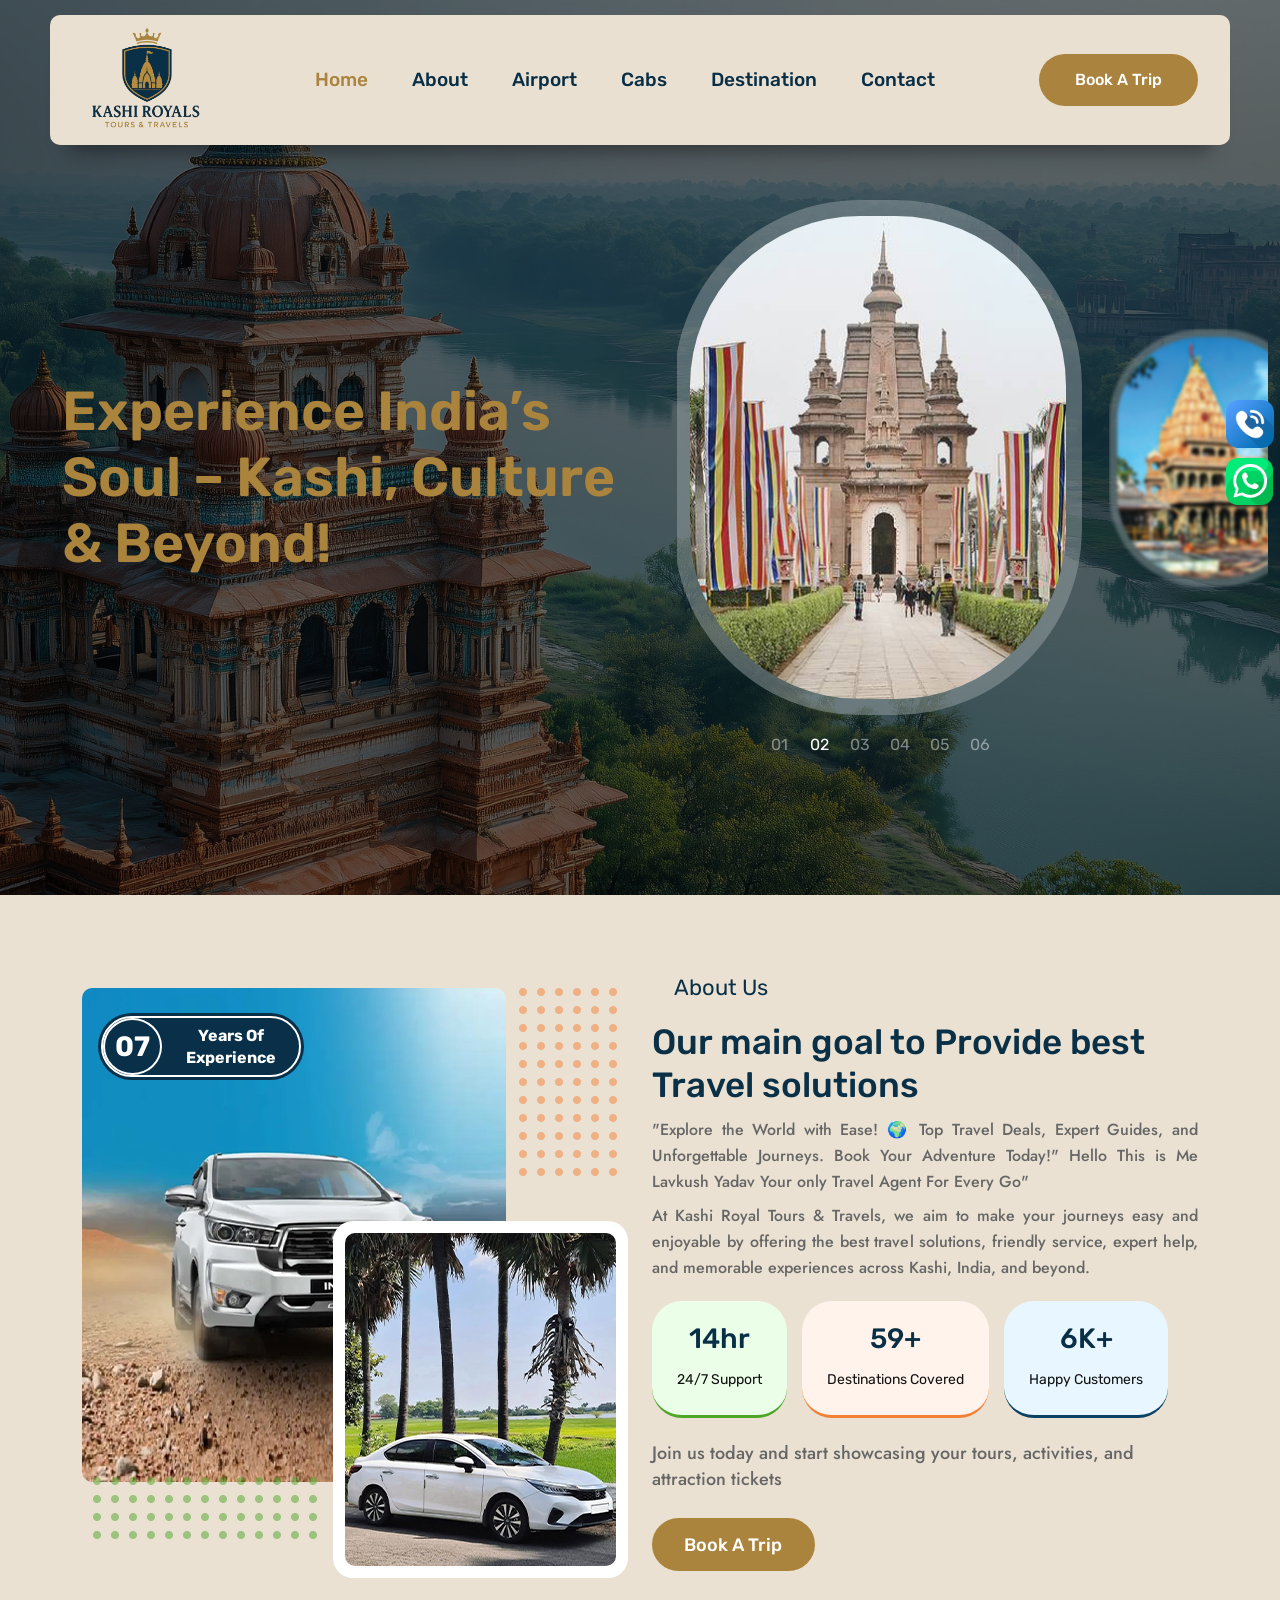
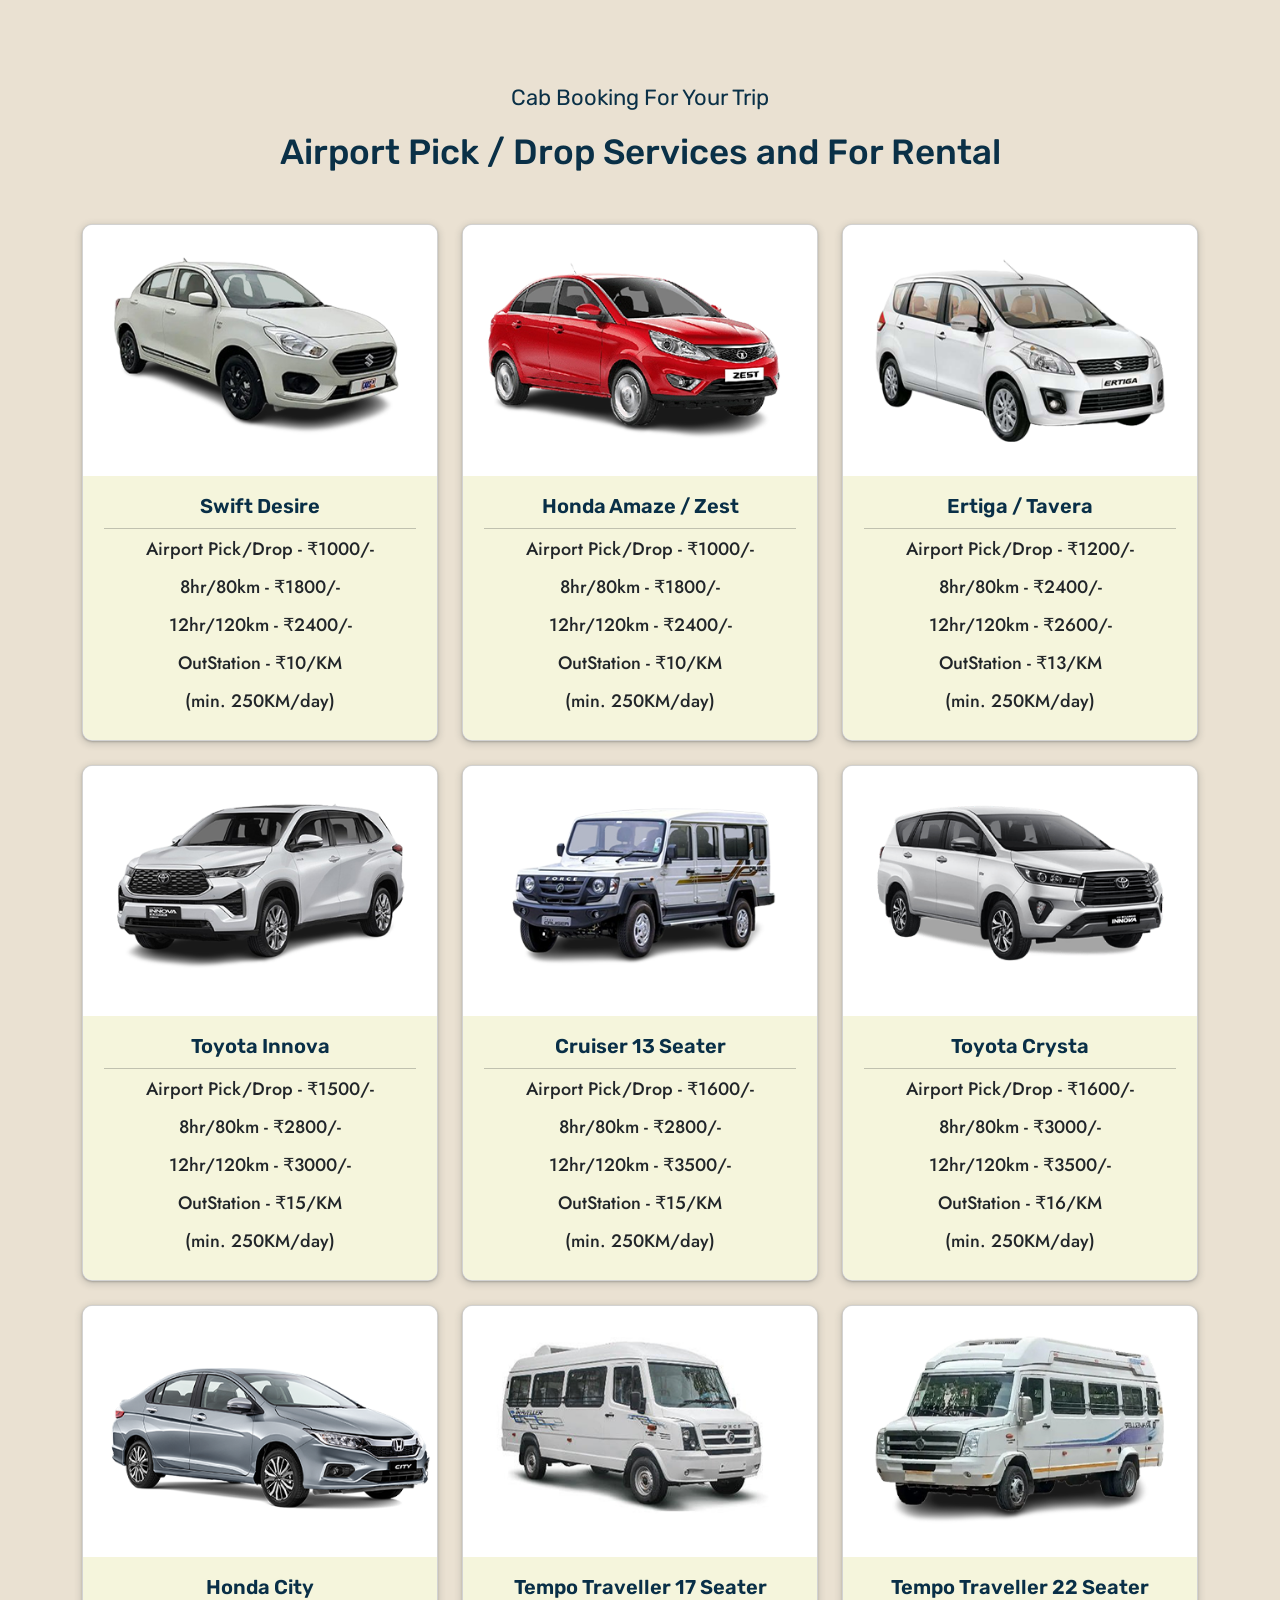
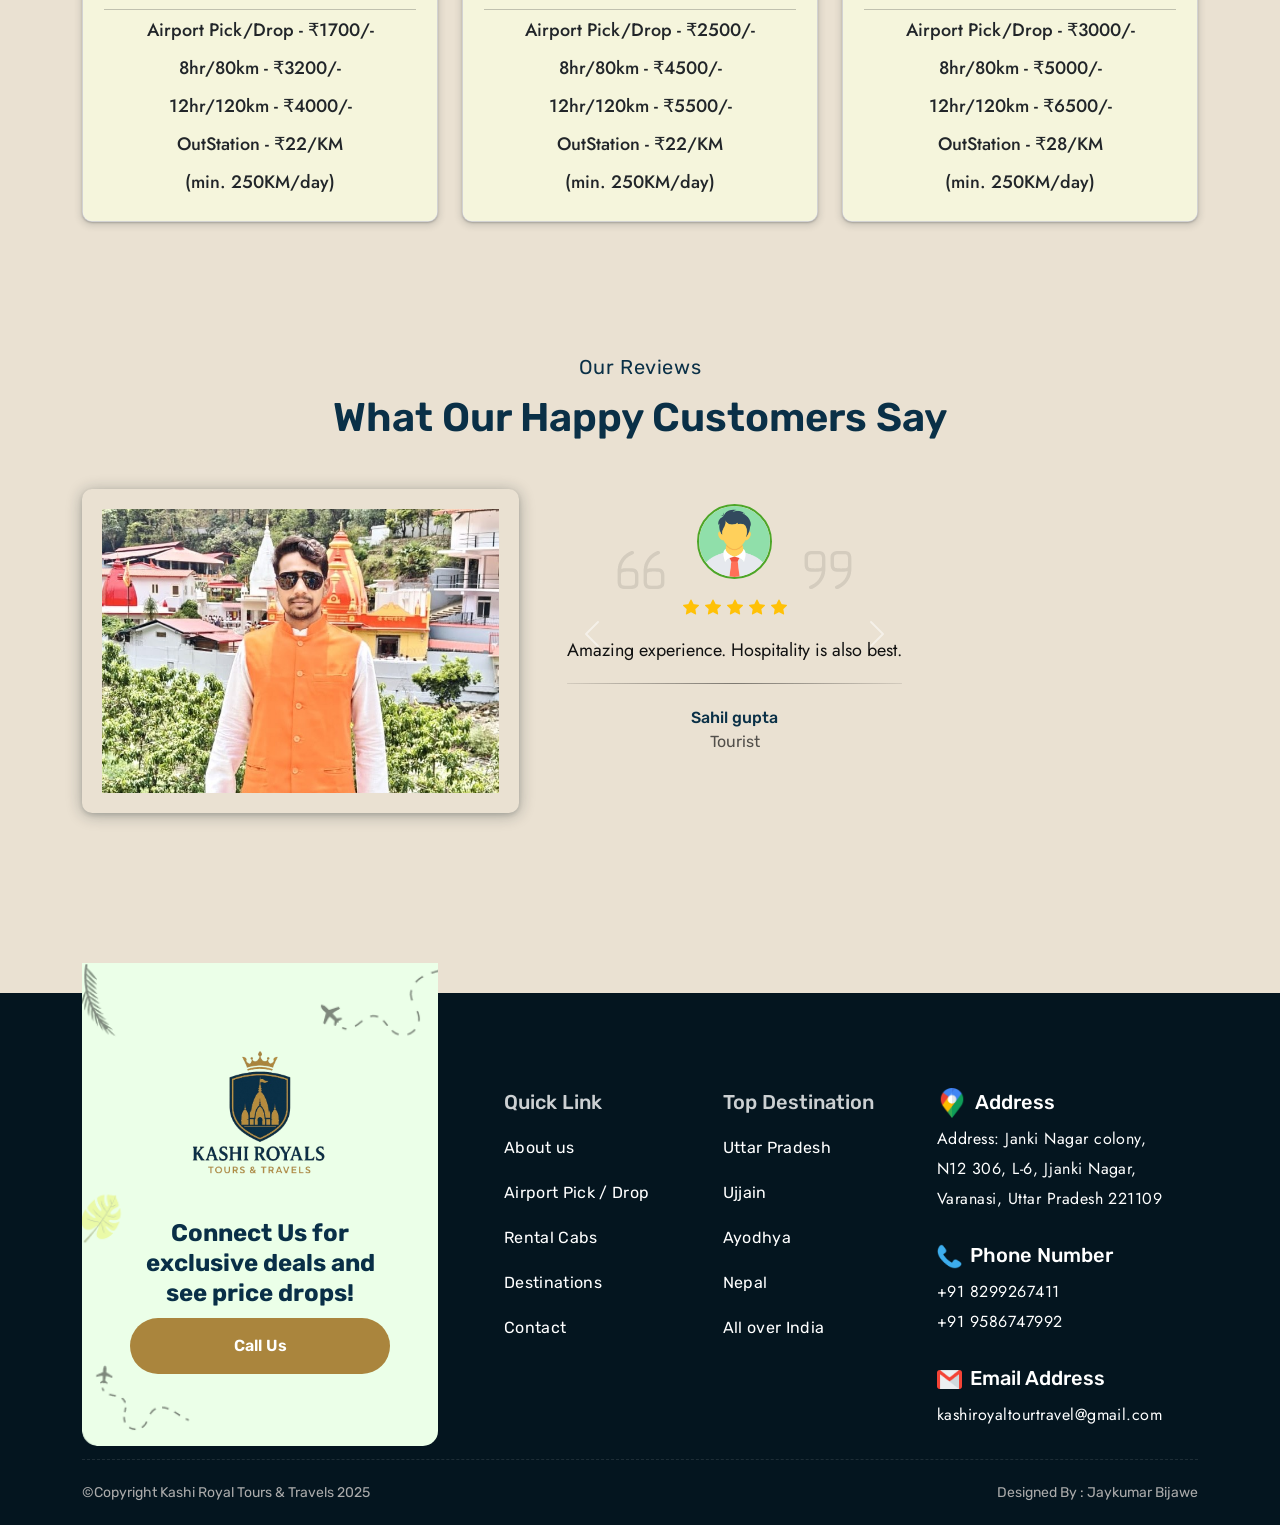
==== commit d3632af3: "Add files via upload Signed-off-by: jkbijawe <jkbijawe24@gmail.com>" ====
--- a/index.html
+++ b/index.html
@@ -91,7 +91,8 @@
                 <div class="offcanvas-contain">
                     <hr>
                     <h4>About Us</h4>
-                    <p>Kashi Royal Tours & Travels offers 24×7 safe, reliable city and outstation travel with GPS-equipped vehicles, expert drivers, and affordable pricing.</p>
+                    <p style="text-align: justify;">Kashi Royal Tours & Travels offers safe, smooth travel with GPS-enabled vehicles and professional drivers. We provide 24×7 airport pickups, city rides, and outstation trips in clean, well-maintained vehicles — all at affordable prices for a worry-free journey.</p>
+                    <hr>
                 </div>
 
 
@@ -516,360 +517,483 @@
                                     <div class="col-lg-12">
                                         <div class="swiper testimonial-card-slider mb-35">
                                             <div class="swiper-wrapper">
-                                                <div class="swiper-slide">
-                                                    <div class="testimonial-card-wrapper">
-                                                        <div class="testimonial-card">
-                                                            <div class="testimonial-top-content">
-                                                                <div class="qoute">
-                                                                    <svg width="52" height="52" viewBox="0 0 52 52"
-                                                                        fill="none" xmlns="http://www.w3.org/2000/svg">
-                                                                        <path
-                                                                            d="M15.059 45.0094C14.8967 45.0098 14.7343 45.0101 14.5719 45.0105C14.233 45.0111 13.8942 45.0113 13.5553 45.0112C13.1265 45.0112 12.6977 45.0126 12.269 45.0143C11.9338 45.0155 11.5987 45.0157 11.2635 45.0156C11.1057 45.0157 10.9479 45.0162 10.7901 45.017C8.52227 45.0274 6.07651 44.923 4.32912 43.2849C2.33583 41.1303 2.62441 37.857 2.62359 35.1305C2.62326 34.8737 2.62292 34.6168 2.62256 34.36C2.62196 33.8234 2.62176 33.2868 2.62183 32.7502C2.62188 32.2038 2.62117 31.6573 2.61975 31.1109C2.61804 30.4454 2.61736 29.7798 2.61742 29.1143C2.6173 28.8632 2.61686 28.6121 2.61607 28.361C2.61059 26.4515 2.65051 24.541 3.05959 22.6677C3.08124 22.5674 3.1029 22.4671 3.1252 22.3638C4.37257 16.8467 7.75222 12.1014 12.4922 9.03926C16.1058 6.80928 16.1058 6.80928 17.875 7.00801C18.3815 7.26124 18.738 7.61673 18.9922 8.1252C19.0559 8.69598 19.0547 9.21205 18.7244 9.69783C18.2361 10.2407 17.5512 10.4517 16.8865 10.7076C14.8295 11.5175 13.107 12.7484 11.4766 14.2189C11.3625 14.3219 11.3625 14.3219 11.2461 14.4268C8.4267 17.1142 6.66403 21.0581 6.19534 24.883C6.30204 24.8549 6.40874 24.8267 6.51867 24.7977C6.66267 24.7605 6.80669 24.7234 6.95071 24.6862C7.05548 24.6584 7.05548 24.6584 7.16236 24.6301C7.96633 24.4244 8.76276 24.3601 9.59069 24.3588C9.67093 24.3583 9.75117 24.3578 9.83385 24.3573C10.0966 24.3558 10.3593 24.3551 10.622 24.3546C10.7129 24.3543 10.8038 24.354 10.8974 24.3537C11.379 24.3522 11.8607 24.3512 12.3423 24.3508C12.834 24.3502 13.3258 24.3478 13.8175 24.3449C14.2006 24.343 14.5837 24.3425 14.9667 24.3423C15.1477 24.342 15.3287 24.3412 15.5096 24.3399C17.7512 24.3243 19.9536 24.4852 21.6447 26.1045C23.6761 28.224 23.3946 31.5628 23.3859 34.281C23.3848 34.6833 23.3859 35.0856 23.3872 35.488C23.3906 41.4288 23.3906 41.4288 21.5836 43.3345C19.7874 44.994 17.364 45.0083 15.059 45.0094ZM19.335 40.8029C19.7077 40.1722 19.8594 39.5518 19.9237 38.832C19.9318 38.7458 19.9399 38.6596 19.9482 38.5708C20.045 37.4088 20.0381 36.2432 20.0343 35.0781C20.0332 34.6844 20.0343 34.2908 20.0356 33.8971C20.0364 32.776 20.029 31.6588 19.9237 30.5419C19.9167 30.4642 19.9097 30.3865 19.9025 30.3065C19.8257 29.6109 19.7026 28.8991 19.1826 28.3996C18.2387 27.6822 17.0019 27.7113 15.8692 27.6696C15.7542 27.6654 15.6393 27.6612 15.5208 27.6568C13.7325 27.5966 11.9445 27.6035 10.1563 27.6633C10.0515 27.6664 9.9468 27.6695 9.83889 27.6728C8.6688 27.7187 7.53406 27.7921 6.62063 28.5837C5.77383 29.7213 5.97643 31.7361 5.97515 33.0659C5.97481 33.1921 5.97448 33.3183 5.97413 33.4483C5.97362 33.7134 5.97337 33.9784 5.97339 34.2435C5.97317 34.6426 5.97132 35.0417 5.9694 35.4408C5.81276 38.3956 5.81276 38.3956 6.86184 41.0251C7.96914 41.8164 9.63134 41.6573 10.9255 41.6579C11.0893 41.6582 11.2531 41.6586 11.4169 41.6589C11.7593 41.6595 12.1017 41.6597 12.4441 41.6596C12.879 41.6596 13.3138 41.661 13.7487 41.6628C14.0869 41.6639 14.425 41.6641 14.7632 41.664C14.9233 41.6642 15.0835 41.6646 15.2436 41.6654C17.4406 41.7285 17.4406 41.7285 19.335 40.8029Z"
-                                                                            fill="#111111" fill-opacity="0.1" />
-                                                                        <path
-                                                                            d="M41.059 45.0094C40.8967 45.0098 40.7343 45.0101 40.5719 45.0105C40.233 45.0111 39.8942 45.0113 39.5553 45.0112C39.1265 45.0112 38.6977 45.0126 38.269 45.0143C37.9338 45.0155 37.5987 45.0157 37.2635 45.0156C37.1057 45.0157 36.9479 45.0162 36.7901 45.017C34.5223 45.0274 32.0765 44.923 30.3291 43.2849C28.3358 41.1303 28.6244 37.857 28.6236 35.1305C28.6233 34.8737 28.6229 34.6168 28.6226 34.36C28.622 33.8234 28.6218 33.2868 28.6218 32.7502C28.6219 32.2038 28.6212 31.6573 28.6197 31.1109C28.618 30.4454 28.6174 29.7798 28.6174 29.1143C28.6173 28.8632 28.6169 28.6121 28.6161 28.361C28.6106 26.4515 28.6505 24.541 29.0596 22.6677C29.0812 22.5674 29.1029 22.4671 29.1252 22.3638C30.3726 16.8467 33.7522 12.1014 38.4922 9.03926C42.1058 6.80928 42.1058 6.80928 43.875 7.00801C44.3815 7.26124 44.738 7.61673 44.9922 8.1252C45.0559 8.69598 45.0547 9.21205 44.7244 9.69783C44.2361 10.2407 43.5512 10.4517 42.8865 10.7076C40.8295 11.5175 39.107 12.7484 37.4766 14.2189C37.3625 14.3219 37.3625 14.3219 37.2461 14.4268C34.4267 17.1142 32.664 21.0581 32.1953 24.883C32.302 24.8549 32.4087 24.8267 32.5187 24.7977C32.6627 24.7605 32.8067 24.7234 32.9507 24.6862C33.0555 24.6584 33.0555 24.6584 33.1624 24.6301C33.9663 24.4244 34.7628 24.3601 35.5907 24.3588C35.6709 24.3583 35.7512 24.3578 35.8339 24.3573C36.0966 24.3558 36.3593 24.3551 36.622 24.3546C36.7129 24.3543 36.8038 24.354 36.8974 24.3537C37.379 24.3522 37.8607 24.3512 38.3423 24.3508C38.834 24.3502 39.3258 24.3478 39.8175 24.3449C40.2006 24.343 40.5837 24.3425 40.9667 24.3423C41.1477 24.342 41.3287 24.3412 41.5096 24.3399C43.7512 24.3243 45.9536 24.4852 47.6447 26.1045C49.6761 28.224 49.3946 31.5628 49.3859 34.281C49.3848 34.6833 49.3859 35.0856 49.3872 35.488C49.3906 41.4288 49.3906 41.4288 47.5836 43.3345C45.7874 44.994 43.364 45.0083 41.059 45.0094ZM45.335 40.8029C45.7077 40.1722 45.8594 39.5518 45.9237 38.832C45.9318 38.7458 45.9399 38.6596 45.9482 38.5708C46.045 37.4088 46.0381 36.2432 46.0343 35.0781C46.0332 34.6844 46.0343 34.2908 46.0356 33.8971C46.0364 32.776 46.029 31.6588 45.9237 30.5419C45.9167 30.4642 45.9097 30.3865 45.9025 30.3065C45.8257 29.6109 45.7026 28.8991 45.1826 28.3996C44.2387 27.6822 43.0019 27.7113 41.8692 27.6696C41.7542 27.6654 41.6393 27.6612 41.5208 27.6568C39.7325 27.5966 37.9445 27.6035 36.1563 27.6633C36.0515 27.6664 35.9468 27.6695 35.8389 27.6728C34.6688 27.7187 33.5341 27.7921 32.6206 28.5837C31.7738 29.7213 31.9764 31.7361 31.9752 33.0659C31.9748 33.1921 31.9745 33.3183 31.9741 33.4483C31.9736 33.7134 31.9734 33.9784 31.9734 34.2435C31.9732 34.6426 31.9713 35.0417 31.9694 35.4408C31.8128 38.3956 31.8128 38.3956 32.8618 41.0251C33.9691 41.8164 35.6313 41.6573 36.9255 41.6579C37.0893 41.6582 37.2531 41.6586 37.4169 41.6589C37.7593 41.6595 38.1017 41.6597 38.4441 41.6596C38.879 41.6596 39.3138 41.661 39.7487 41.6628C40.0869 41.6639 40.425 41.6641 40.7632 41.664C40.9233 41.6642 41.0835 41.6646 41.2436 41.6654C43.4406 41.7285 43.4406 41.7285 45.335 40.8029Z"
-                                                                            fill="#111111" fill-opacity="0.1" />
-                                                                    </svg>
-                                                                </div>
-                                                                <div class="author-area">
-                                                                    <div class="author-img">
-                                                                        <img src="assets/image/logo/man.png" alt="" />
+
+
+
+
+                                                <div id="carouselExampleFade" class="carousel slide carousel-fade">
+                                                    <div class="carousel-inner">
+                                                        <div class="carousel-item active">
+                                                            <div class="swiper-slide">
+                                                                <div class="testimonial-card-wrapper">
+                                                                    <div class="testimonial-card">
+                                                                        <div class="testimonial-top-content">
+                                                                            <div class="qoute">
+                                                                                <svg width="52" height="52"
+                                                                                    viewBox="0 0 52 52" fill="none"
+                                                                                    xmlns="http://www.w3.org/2000/svg">
+                                                                                    <path
+                                                                                        d="M15.059 45.0094C14.8967 45.0098 14.7343 45.0101 14.5719 45.0105C14.233 45.0111 13.8942 45.0113 13.5553 45.0112C13.1265 45.0112 12.6977 45.0126 12.269 45.0143C11.9338 45.0155 11.5987 45.0157 11.2635 45.0156C11.1057 45.0157 10.9479 45.0162 10.7901 45.017C8.52227 45.0274 6.07651 44.923 4.32912 43.2849C2.33583 41.1303 2.62441 37.857 2.62359 35.1305C2.62326 34.8737 2.62292 34.6168 2.62256 34.36C2.62196 33.8234 2.62176 33.2868 2.62183 32.7502C2.62188 32.2038 2.62117 31.6573 2.61975 31.1109C2.61804 30.4454 2.61736 29.7798 2.61742 29.1143C2.6173 28.8632 2.61686 28.6121 2.61607 28.361C2.61059 26.4515 2.65051 24.541 3.05959 22.6677C3.08124 22.5674 3.1029 22.4671 3.1252 22.3638C4.37257 16.8467 7.75222 12.1014 12.4922 9.03926C16.1058 6.80928 16.1058 6.80928 17.875 7.00801C18.3815 7.26124 18.738 7.61673 18.9922 8.1252C19.0559 8.69598 19.0547 9.21205 18.7244 9.69783C18.2361 10.2407 17.5512 10.4517 16.8865 10.7076C14.8295 11.5175 13.107 12.7484 11.4766 14.2189C11.3625 14.3219 11.3625 14.3219 11.2461 14.4268C8.4267 17.1142 6.66403 21.0581 6.19534 24.883C6.30204 24.8549 6.40874 24.8267 6.51867 24.7977C6.66267 24.7605 6.80669 24.7234 6.95071 24.6862C7.05548 24.6584 7.05548 24.6584 7.16236 24.6301C7.96633 24.4244 8.76276 24.3601 9.59069 24.3588C9.67093 24.3583 9.75117 24.3578 9.83385 24.3573C10.0966 24.3558 10.3593 24.3551 10.622 24.3546C10.7129 24.3543 10.8038 24.354 10.8974 24.3537C11.379 24.3522 11.8607 24.3512 12.3423 24.3508C12.834 24.3502 13.3258 24.3478 13.8175 24.3449C14.2006 24.343 14.5837 24.3425 14.9667 24.3423C15.1477 24.342 15.3287 24.3412 15.5096 24.3399C17.7512 24.3243 19.9536 24.4852 21.6447 26.1045C23.6761 28.224 23.3946 31.5628 23.3859 34.281C23.3848 34.6833 23.3859 35.0856 23.3872 35.488C23.3906 41.4288 23.3906 41.4288 21.5836 43.3345C19.7874 44.994 17.364 45.0083 15.059 45.0094ZM19.335 40.8029C19.7077 40.1722 19.8594 39.5518 19.9237 38.832C19.9318 38.7458 19.9399 38.6596 19.9482 38.5708C20.045 37.4088 20.0381 36.2432 20.0343 35.0781C20.0332 34.6844 20.0343 34.2908 20.0356 33.8971C20.0364 32.776 20.029 31.6588 19.9237 30.5419C19.9167 30.4642 19.9097 30.3865 19.9025 30.3065C19.8257 29.6109 19.7026 28.8991 19.1826 28.3996C18.2387 27.6822 17.0019 27.7113 15.8692 27.6696C15.7542 27.6654 15.6393 27.6612 15.5208 27.6568C13.7325 27.5966 11.9445 27.6035 10.1563 27.6633C10.0515 27.6664 9.9468 27.6695 9.83889 27.6728C8.6688 27.7187 7.53406 27.7921 6.62063 28.5837C5.77383 29.7213 5.97643 31.7361 5.97515 33.0659C5.97481 33.1921 5.97448 33.3183 5.97413 33.4483C5.97362 33.7134 5.97337 33.9784 5.97339 34.2435C5.97317 34.6426 5.97132 35.0417 5.9694 35.4408C5.81276 38.3956 5.81276 38.3956 6.86184 41.0251C7.96914 41.8164 9.63134 41.6573 10.9255 41.6579C11.0893 41.6582 11.2531 41.6586 11.4169 41.6589C11.7593 41.6595 12.1017 41.6597 12.4441 41.6596C12.879 41.6596 13.3138 41.661 13.7487 41.6628C14.0869 41.6639 14.425 41.6641 14.7632 41.664C14.9233 41.6642 15.0835 41.6646 15.2436 41.6654C17.4406 41.7285 17.4406 41.7285 19.335 40.8029Z"
+                                                                                        fill="#111111"
+                                                                                        fill-opacity="0.1" />
+                                                                                    <path
+                                                                                        d="M41.059 45.0094C40.8967 45.0098 40.7343 45.0101 40.5719 45.0105C40.233 45.0111 39.8942 45.0113 39.5553 45.0112C39.1265 45.0112 38.6977 45.0126 38.269 45.0143C37.9338 45.0155 37.5987 45.0157 37.2635 45.0156C37.1057 45.0157 36.9479 45.0162 36.7901 45.017C34.5223 45.0274 32.0765 44.923 30.3291 43.2849C28.3358 41.1303 28.6244 37.857 28.6236 35.1305C28.6233 34.8737 28.6229 34.6168 28.6226 34.36C28.622 33.8234 28.6218 33.2868 28.6218 32.7502C28.6219 32.2038 28.6212 31.6573 28.6197 31.1109C28.618 30.4454 28.6174 29.7798 28.6174 29.1143C28.6173 28.8632 28.6169 28.6121 28.6161 28.361C28.6106 26.4515 28.6505 24.541 29.0596 22.6677C29.0812 22.5674 29.1029 22.4671 29.1252 22.3638C30.3726 16.8467 33.7522 12.1014 38.4922 9.03926C42.1058 6.80928 42.1058 6.80928 43.875 7.00801C44.3815 7.26124 44.738 7.61673 44.9922 8.1252C45.0559 8.69598 45.0547 9.21205 44.7244 9.69783C44.2361 10.2407 43.5512 10.4517 42.8865 10.7076C40.8295 11.5175 39.107 12.7484 37.4766 14.2189C37.3625 14.3219 37.3625 14.3219 37.2461 14.4268C34.4267 17.1142 32.664 21.0581 32.1953 24.883C32.302 24.8549 32.4087 24.8267 32.5187 24.7977C32.6627 24.7605 32.8067 24.7234 32.9507 24.6862C33.0555 24.6584 33.0555 24.6584 33.1624 24.6301C33.9663 24.4244 34.7628 24.3601 35.5907 24.3588C35.6709 24.3583 35.7512 24.3578 35.8339 24.3573C36.0966 24.3558 36.3593 24.3551 36.622 24.3546C36.7129 24.3543 36.8038 24.354 36.8974 24.3537C37.379 24.3522 37.8607 24.3512 38.3423 24.3508C38.834 24.3502 39.3258 24.3478 39.8175 24.3449C40.2006 24.343 40.5837 24.3425 40.9667 24.3423C41.1477 24.342 41.3287 24.3412 41.5096 24.3399C43.7512 24.3243 45.9536 24.4852 47.6447 26.1045C49.6761 28.224 49.3946 31.5628 49.3859 34.281C49.3848 34.6833 49.3859 35.0856 49.3872 35.488C49.3906 41.4288 49.3906 41.4288 47.5836 43.3345C45.7874 44.994 43.364 45.0083 41.059 45.0094ZM45.335 40.8029C45.7077 40.1722 45.8594 39.5518 45.9237 38.832C45.9318 38.7458 45.9399 38.6596 45.9482 38.5708C46.045 37.4088 46.0381 36.2432 46.0343 35.0781C46.0332 34.6844 46.0343 34.2908 46.0356 33.8971C46.0364 32.776 46.029 31.6588 45.9237 30.5419C45.9167 30.4642 45.9097 30.3865 45.9025 30.3065C45.8257 29.6109 45.7026 28.8991 45.1826 28.3996C44.2387 27.6822 43.0019 27.7113 41.8692 27.6696C41.7542 27.6654 41.6393 27.6612 41.5208 27.6568C39.7325 27.5966 37.9445 27.6035 36.1563 27.6633C36.0515 27.6664 35.9468 27.6695 35.8389 27.6728C34.6688 27.7187 33.5341 27.7921 32.6206 28.5837C31.7738 29.7213 31.9764 31.7361 31.9752 33.0659C31.9748 33.1921 31.9745 33.3183 31.9741 33.4483C31.9736 33.7134 31.9734 33.9784 31.9734 34.2435C31.9732 34.6426 31.9713 35.0417 31.9694 35.4408C31.8128 38.3956 31.8128 38.3956 32.8618 41.0251C33.9691 41.8164 35.6313 41.6573 36.9255 41.6579C37.0893 41.6582 37.2531 41.6586 37.4169 41.6589C37.7593 41.6595 38.1017 41.6597 38.4441 41.6596C38.879 41.6596 39.3138 41.661 39.7487 41.6628C40.0869 41.6639 40.425 41.6641 40.7632 41.664C40.9233 41.6642 41.0835 41.6646 41.2436 41.6654C43.4406 41.7285 43.4406 41.7285 45.335 40.8029Z"
+                                                                                        fill="#111111"
+                                                                                        fill-opacity="0.1" />
+                                                                                </svg>
+                                                                            </div>
+                                                                            <div class="author-area">
+                                                                                <div class="author-img">
+                                                                                    <img src="assets/image/logo/man.png"
+                                                                                        alt="" />
+                                                                                </div>
+                                                                                <div class="rating-area">
+                                                                                    <ul class="rating">
+                                                                                        <li><i
+                                                                                                class="bi bi-star-fill"></i>
+                                                                                        </li>
+                                                                                        <li><i
+                                                                                                class="bi bi-star-fill"></i>
+                                                                                        </li>
+                                                                                        <li><i
+                                                                                                class="bi bi-star-fill"></i>
+                                                                                        </li>
+                                                                                        <li><i
+                                                                                                class="bi bi-star-fill"></i>
+                                                                                        </li>
+                                                                                        <li><i
+                                                                                                class="bi bi-star-fill"></i>
+                                                                                        </li>
+                                                                                    </ul>
+                                                                                </div>
+                                                                            </div>
+                                                                            <div class="qoute">
+                                                                                <svg width="52" height="52"
+                                                                                    viewBox="0 0 52 52" fill="none"
+                                                                                    xmlns="http://www.w3.org/2000/svg">
+                                                                                    <path
+                                                                                        d="M36.941 6.99056C37.1034 6.99023 37.2657 6.98989 37.4281 6.98953C37.767 6.98893 38.1059 6.98873 38.4447 6.98879C38.8735 6.9888 39.3023 6.98742 39.7311 6.98567C40.0662 6.98453 40.4014 6.98433 40.7365 6.98439C40.8943 6.98427 41.0521 6.98383 41.2099 6.98303C43.4778 6.97263 45.9235 7.07696 47.6709 8.71513C49.6642 10.8697 49.3756 14.143 49.3764 16.8695C49.3768 17.1263 49.3771 17.3832 49.3775 17.64C49.3781 18.1766 49.3783 18.7132 49.3782 19.2498C49.3781 19.7962 49.3789 20.3427 49.3803 20.8891C49.382 21.5546 49.3827 22.2202 49.3826 22.8857C49.3827 23.1368 49.3832 23.3879 49.384 23.639C49.3894 25.5485 49.3495 27.459 48.9404 29.3323C48.9188 29.4326 48.8971 29.5329 48.8748 29.6362C47.6275 35.1533 44.2478 39.8986 39.5078 42.9607C35.8942 45.1907 35.8942 45.1907 34.125 44.992C33.6185 44.7388 33.2621 44.3833 33.0078 43.8748C32.9442 43.304 32.9453 42.788 33.2756 42.3022C33.7639 41.7593 34.4488 41.5483 35.1136 41.2924C37.1705 40.4825 38.893 39.2516 40.5234 37.7811C40.6375 37.6781 40.6375 37.6781 40.7539 37.5732C43.5733 34.8858 45.336 30.9419 45.8047 27.117C45.698 27.1451 45.5913 27.1733 45.4814 27.2023C45.3374 27.2395 45.1933 27.2766 45.0493 27.3138C44.9446 27.3416 44.9446 27.3416 44.8377 27.3699C44.0337 27.5756 43.2373 27.6399 42.4093 27.6412C42.3291 27.6417 42.2489 27.6422 42.1662 27.6427C41.9035 27.6442 41.6407 27.6449 41.378 27.6454C41.2871 27.6457 41.1962 27.646 41.1026 27.6463C40.621 27.6478 40.1394 27.6488 39.6577 27.6492C39.166 27.6498 38.6743 27.6522 38.1825 27.6551C37.7994 27.657 37.4164 27.6575 37.0333 27.6577C36.8523 27.658 36.6714 27.6588 36.4904 27.6601C34.2489 27.6757 32.0464 27.5148 30.3553 25.8955C28.3239 23.776 28.6054 20.4372 28.6141 17.719C28.6152 17.3167 28.6142 16.9144 28.6129 16.512C28.6094 10.5712 28.6094 10.5712 30.4164 8.66554C32.2126 7.00599 34.636 6.99166 36.941 6.99056ZM32.665 11.1971C32.2924 11.8278 32.1406 12.4482 32.0763 13.168C32.0682 13.2542 32.0601 13.3404 32.0518 13.4292C31.955 14.5912 31.9619 15.7568 31.9657 16.9219C31.9668 17.3156 31.9657 17.7092 31.9644 18.1029C31.9637 19.224 31.971 20.3412 32.0763 21.4581C32.0833 21.5358 32.0903 21.6135 32.0976 21.6935C32.1743 22.3891 32.2975 23.1009 32.8174 23.6004C33.7614 24.3178 34.9981 24.2887 36.1309 24.3304C36.2458 24.3346 36.3608 24.3388 36.4792 24.3432C38.2675 24.4034 40.0555 24.3965 41.8438 24.3367C41.9485 24.3336 42.0532 24.3305 42.1611 24.3272C43.3312 24.2813 44.466 24.2079 45.3794 23.4163C46.2262 22.2787 46.0236 20.2639 46.0249 18.9341C46.0252 18.8079 46.0256 18.6817 46.0259 18.5517C46.0264 18.2866 46.0267 18.0216 46.0266 17.7565C46.0269 17.3574 46.0287 16.9583 46.0306 16.5592C46.1873 13.6044 46.1873 13.6044 45.1382 10.9749C44.0309 10.1836 42.3687 10.3427 41.0745 10.3421C40.9107 10.3418 40.7469 10.3414 40.5831 10.3411C40.2407 10.3405 39.8983 10.3403 39.5559 10.3404C39.1211 10.3404 38.6862 10.339 38.2514 10.3372C37.9132 10.3361 37.575 10.3359 37.2368 10.336C37.0767 10.3358 36.9166 10.3354 36.7565 10.3346C34.5594 10.2715 34.5594 10.2715 32.665 11.1971Z"
+                                                                                        fill="#111111"
+                                                                                        fill-opacity="0.1" />
+                                                                                    <path
+                                                                                        d="M10.941 6.99056C11.1034 6.99023 11.2657 6.98989 11.4281 6.98953C11.767 6.98893 12.1059 6.98873 12.4447 6.98879C12.8735 6.9888 13.3023 6.98742 13.7311 6.98567C14.0662 6.98453 14.4014 6.98433 14.7365 6.98439C14.8943 6.98427 15.0521 6.98383 15.2099 6.98303C17.4778 6.97263 19.9235 7.07696 21.6709 8.71513C23.6642 10.8697 23.3756 14.143 23.3764 16.8695C23.3768 17.1263 23.3771 17.3832 23.3775 17.64C23.3781 18.1766 23.3783 18.7132 23.3782 19.2498C23.3781 19.7962 23.3789 20.3427 23.3803 20.8891C23.382 21.5546 23.3827 22.2202 23.3826 22.8857C23.3827 23.1368 23.3832 23.3879 23.384 23.639C23.3894 25.5485 23.3495 27.459 22.9404 29.3323C22.9188 29.4326 22.8971 29.5329 22.8748 29.6362C21.6275 35.1533 18.2478 39.8986 13.5078 42.9607C9.89423 45.1907 9.89423 45.1907 8.12501 44.992C7.61855 44.7388 7.26205 44.3833 7.00782 43.8748C6.94417 43.304 6.94532 42.788 7.27561 42.3022C7.76393 41.7593 8.44878 41.5483 9.11355 41.2924C11.1705 40.4825 12.893 39.2516 14.5234 37.7811C14.6375 37.6781 14.6375 37.6781 14.7539 37.5732C17.5733 34.8858 19.336 30.9419 19.8047 27.117C19.698 27.1451 19.5913 27.1733 19.4814 27.2023C19.3374 27.2395 19.1933 27.2766 19.0493 27.3138C18.9446 27.3416 18.9446 27.3416 18.8377 27.3699C18.0337 27.5756 17.2373 27.6399 16.4093 27.6412C16.3291 27.6417 16.2489 27.6422 16.1662 27.6427C15.9035 27.6442 15.6407 27.6449 15.378 27.6454C15.2871 27.6457 15.1962 27.646 15.1026 27.6463C14.621 27.6478 14.1394 27.6488 13.6577 27.6492C13.166 27.6498 12.6743 27.6522 12.1825 27.6551C11.7994 27.657 11.4164 27.6575 11.0333 27.6577C10.8523 27.658 10.6714 27.6588 10.4904 27.6601C8.24886 27.6757 6.04641 27.5148 4.35529 25.8955C2.32394 23.776 2.60542 20.4372 2.61415 17.719C2.61524 17.3167 2.61415 16.9144 2.61286 16.512C2.60942 10.5712 2.60942 10.5712 4.41639 8.66554C6.21261 7.00599 8.63601 6.99166 10.941 6.99056ZM6.66505 11.1971C6.29235 11.8278 6.1406 12.4482 6.0763 13.168C6.06822 13.2542 6.06014 13.3404 6.05181 13.4292C5.95504 14.5912 5.96188 15.7568 5.96571 16.9219C5.9668 17.3156 5.96572 17.7092 5.96442 18.1029C5.96367 19.224 5.97101 20.3412 6.0763 21.4581C6.08332 21.5358 6.09034 21.6135 6.09757 21.6935C6.17428 22.3891 6.29748 23.1009 6.81739 23.6004C7.76137 24.3178 8.99814 24.2887 10.1309 24.3304C10.2458 24.3346 10.3608 24.3388 10.4792 24.3432C12.2675 24.4034 14.0555 24.3965 15.8438 24.3367C15.9485 24.3336 16.0532 24.3305 16.1611 24.3272C17.3312 24.2813 18.466 24.2079 19.3794 23.4163C20.2262 22.2787 20.0236 20.2639 20.0249 18.9341C20.0252 18.8079 20.0256 18.6817 20.0259 18.5517C20.0264 18.2866 20.0267 18.0216 20.0266 17.7565C20.0269 17.3574 20.0287 16.9583 20.0306 16.5592C20.1873 13.6044 20.1873 13.6044 19.1382 10.9749C18.0309 10.1836 16.3687 10.3427 15.0745 10.3421C14.9107 10.3418 14.7469 10.3414 14.5831 10.3411C14.2407 10.3405 13.8983 10.3403 13.5559 10.3404C13.1211 10.3404 12.6862 10.339 12.2514 10.3372C11.9132 10.3361 11.575 10.3359 11.2368 10.336C11.0767 10.3358 10.9166 10.3354 10.7565 10.3346C8.55941 10.2715 8.55941 10.2715 6.66505 11.1971Z"
+                                                                                        fill="#111111"
+                                                                                        fill-opacity="0.1" />
+                                                                                </svg>
+                                                                            </div>
+                                                                        </div>
+                                                                        <div class="testimonial-content">
+                                                                            <p>
+                                                                                Amazing experience. Hospitality is also
+                                                                                best.
+                                                                            </p>
+                                                                        </div>
+                                                                        <div class="testimonial-bottom-content">
+                                                                            <div class="author-name">
+                                                                                <h3>Sahil gupta</h3>
+                                                                                <h4>Tourist</h4>
+                                                                            </div>
+                                                                        </div>
                                                                     </div>
-                                                                    <div class="rating-area">
-                                                                        <ul class="rating">
-                                                                            <li><i class="bi bi-star-fill"></i></li>
-                                                                            <li><i class="bi bi-star-fill"></i></li>
-                                                                            <li><i class="bi bi-star-fill"></i></li>
-                                                                            <li><i class="bi bi-star-fill"></i></li>
-                                                                            <li><i class="bi bi-star-fill"></i></li>
-                                                                        </ul>
-                                                                    </div>
-                                                                </div>
-                                                                <div class="qoute">
-                                                                    <svg width="52" height="52" viewBox="0 0 52 52"
-                                                                        fill="none" xmlns="http://www.w3.org/2000/svg">
-                                                                        <path
-                                                                            d="M36.941 6.99056C37.1034 6.99023 37.2657 6.98989 37.4281 6.98953C37.767 6.98893 38.1059 6.98873 38.4447 6.98879C38.8735 6.9888 39.3023 6.98742 39.7311 6.98567C40.0662 6.98453 40.4014 6.98433 40.7365 6.98439C40.8943 6.98427 41.0521 6.98383 41.2099 6.98303C43.4778 6.97263 45.9235 7.07696 47.6709 8.71513C49.6642 10.8697 49.3756 14.143 49.3764 16.8695C49.3768 17.1263 49.3771 17.3832 49.3775 17.64C49.3781 18.1766 49.3783 18.7132 49.3782 19.2498C49.3781 19.7962 49.3789 20.3427 49.3803 20.8891C49.382 21.5546 49.3827 22.2202 49.3826 22.8857C49.3827 23.1368 49.3832 23.3879 49.384 23.639C49.3894 25.5485 49.3495 27.459 48.9404 29.3323C48.9188 29.4326 48.8971 29.5329 48.8748 29.6362C47.6275 35.1533 44.2478 39.8986 39.5078 42.9607C35.8942 45.1907 35.8942 45.1907 34.125 44.992C33.6185 44.7388 33.2621 44.3833 33.0078 43.8748C32.9442 43.304 32.9453 42.788 33.2756 42.3022C33.7639 41.7593 34.4488 41.5483 35.1136 41.2924C37.1705 40.4825 38.893 39.2516 40.5234 37.7811C40.6375 37.6781 40.6375 37.6781 40.7539 37.5732C43.5733 34.8858 45.336 30.9419 45.8047 27.117C45.698 27.1451 45.5913 27.1733 45.4814 27.2023C45.3374 27.2395 45.1933 27.2766 45.0493 27.3138C44.9446 27.3416 44.9446 27.3416 44.8377 27.3699C44.0337 27.5756 43.2373 27.6399 42.4093 27.6412C42.3291 27.6417 42.2489 27.6422 42.1662 27.6427C41.9035 27.6442 41.6407 27.6449 41.378 27.6454C41.2871 27.6457 41.1962 27.646 41.1026 27.6463C40.621 27.6478 40.1394 27.6488 39.6577 27.6492C39.166 27.6498 38.6743 27.6522 38.1825 27.6551C37.7994 27.657 37.4164 27.6575 37.0333 27.6577C36.8523 27.658 36.6714 27.6588 36.4904 27.6601C34.2489 27.6757 32.0464 27.5148 30.3553 25.8955C28.3239 23.776 28.6054 20.4372 28.6141 17.719C28.6152 17.3167 28.6142 16.9144 28.6129 16.512C28.6094 10.5712 28.6094 10.5712 30.4164 8.66554C32.2126 7.00599 34.636 6.99166 36.941 6.99056ZM32.665 11.1971C32.2924 11.8278 32.1406 12.4482 32.0763 13.168C32.0682 13.2542 32.0601 13.3404 32.0518 13.4292C31.955 14.5912 31.9619 15.7568 31.9657 16.9219C31.9668 17.3156 31.9657 17.7092 31.9644 18.1029C31.9637 19.224 31.971 20.3412 32.0763 21.4581C32.0833 21.5358 32.0903 21.6135 32.0976 21.6935C32.1743 22.3891 32.2975 23.1009 32.8174 23.6004C33.7614 24.3178 34.9981 24.2887 36.1309 24.3304C36.2458 24.3346 36.3608 24.3388 36.4792 24.3432C38.2675 24.4034 40.0555 24.3965 41.8438 24.3367C41.9485 24.3336 42.0532 24.3305 42.1611 24.3272C43.3312 24.2813 44.466 24.2079 45.3794 23.4163C46.2262 22.2787 46.0236 20.2639 46.0249 18.9341C46.0252 18.8079 46.0256 18.6817 46.0259 18.5517C46.0264 18.2866 46.0267 18.0216 46.0266 17.7565C46.0269 17.3574 46.0287 16.9583 46.0306 16.5592C46.1873 13.6044 46.1873 13.6044 45.1382 10.9749C44.0309 10.1836 42.3687 10.3427 41.0745 10.3421C40.9107 10.3418 40.7469 10.3414 40.5831 10.3411C40.2407 10.3405 39.8983 10.3403 39.5559 10.3404C39.1211 10.3404 38.6862 10.339 38.2514 10.3372C37.9132 10.3361 37.575 10.3359 37.2368 10.336C37.0767 10.3358 36.9166 10.3354 36.7565 10.3346C34.5594 10.2715 34.5594 10.2715 32.665 11.1971Z"
-                                                                            fill="#111111" fill-opacity="0.1" />
-                                                                        <path
-                                                                            d="M10.941 6.99056C11.1034 6.99023 11.2657 6.98989 11.4281 6.98953C11.767 6.98893 12.1059 6.98873 12.4447 6.98879C12.8735 6.9888 13.3023 6.98742 13.7311 6.98567C14.0662 6.98453 14.4014 6.98433 14.7365 6.98439C14.8943 6.98427 15.0521 6.98383 15.2099 6.98303C17.4778 6.97263 19.9235 7.07696 21.6709 8.71513C23.6642 10.8697 23.3756 14.143 23.3764 16.8695C23.3768 17.1263 23.3771 17.3832 23.3775 17.64C23.3781 18.1766 23.3783 18.7132 23.3782 19.2498C23.3781 19.7962 23.3789 20.3427 23.3803 20.8891C23.382 21.5546 23.3827 22.2202 23.3826 22.8857C23.3827 23.1368 23.3832 23.3879 23.384 23.639C23.3894 25.5485 23.3495 27.459 22.9404 29.3323C22.9188 29.4326 22.8971 29.5329 22.8748 29.6362C21.6275 35.1533 18.2478 39.8986 13.5078 42.9607C9.89423 45.1907 9.89423 45.1907 8.12501 44.992C7.61855 44.7388 7.26205 44.3833 7.00782 43.8748C6.94417 43.304 6.94532 42.788 7.27561 42.3022C7.76393 41.7593 8.44878 41.5483 9.11355 41.2924C11.1705 40.4825 12.893 39.2516 14.5234 37.7811C14.6375 37.6781 14.6375 37.6781 14.7539 37.5732C17.5733 34.8858 19.336 30.9419 19.8047 27.117C19.698 27.1451 19.5913 27.1733 19.4814 27.2023C19.3374 27.2395 19.1933 27.2766 19.0493 27.3138C18.9446 27.3416 18.9446 27.3416 18.8377 27.3699C18.0337 27.5756 17.2373 27.6399 16.4093 27.6412C16.3291 27.6417 16.2489 27.6422 16.1662 27.6427C15.9035 27.6442 15.6407 27.6449 15.378 27.6454C15.2871 27.6457 15.1962 27.646 15.1026 27.6463C14.621 27.6478 14.1394 27.6488 13.6577 27.6492C13.166 27.6498 12.6743 27.6522 12.1825 27.6551C11.7994 27.657 11.4164 27.6575 11.0333 27.6577C10.8523 27.658 10.6714 27.6588 10.4904 27.6601C8.24886 27.6757 6.04641 27.5148 4.35529 25.8955C2.32394 23.776 2.60542 20.4372 2.61415 17.719C2.61524 17.3167 2.61415 16.9144 2.61286 16.512C2.60942 10.5712 2.60942 10.5712 4.41639 8.66554C6.21261 7.00599 8.63601 6.99166 10.941 6.99056ZM6.66505 11.1971C6.29235 11.8278 6.1406 12.4482 6.0763 13.168C6.06822 13.2542 6.06014 13.3404 6.05181 13.4292C5.95504 14.5912 5.96188 15.7568 5.96571 16.9219C5.9668 17.3156 5.96572 17.7092 5.96442 18.1029C5.96367 19.224 5.97101 20.3412 6.0763 21.4581C6.08332 21.5358 6.09034 21.6135 6.09757 21.6935C6.17428 22.3891 6.29748 23.1009 6.81739 23.6004C7.76137 24.3178 8.99814 24.2887 10.1309 24.3304C10.2458 24.3346 10.3608 24.3388 10.4792 24.3432C12.2675 24.4034 14.0555 24.3965 15.8438 24.3367C15.9485 24.3336 16.0532 24.3305 16.1611 24.3272C17.3312 24.2813 18.466 24.2079 19.3794 23.4163C20.2262 22.2787 20.0236 20.2639 20.0249 18.9341C20.0252 18.8079 20.0256 18.6817 20.0259 18.5517C20.0264 18.2866 20.0267 18.0216 20.0266 17.7565C20.0269 17.3574 20.0287 16.9583 20.0306 16.5592C20.1873 13.6044 20.1873 13.6044 19.1382 10.9749C18.0309 10.1836 16.3687 10.3427 15.0745 10.3421C14.9107 10.3418 14.7469 10.3414 14.5831 10.3411C14.2407 10.3405 13.8983 10.3403 13.5559 10.3404C13.1211 10.3404 12.6862 10.339 12.2514 10.3372C11.9132 10.3361 11.575 10.3359 11.2368 10.336C11.0767 10.3358 10.9166 10.3354 10.7565 10.3346C8.55941 10.2715 8.55941 10.2715 6.66505 11.1971Z"
-                                                                            fill="#111111" fill-opacity="0.1" />
-                                                                    </svg>
-                                                                </div>
-                                                            </div>
-                                                            <div class="testimonial-content">
-                                                                <p>
-                                                                    Amazing experience. Hospitality is also best.
-                                                                </p>
-                                                            </div>
-                                                            <div class="testimonial-bottom-content">
-                                                                <div class="author-name">
-                                                                    <h3>Sahil gupta</h3>
-                                                                    <h4>Tourist</h4>
                                                                 </div>
                                                             </div>
                                                         </div>
-                                                    </div>
-                                                </div>
-                                                <div class="swiper-slide">
-                                                    <div class="testimonial-card-wrapper">
-                                                        <div class="testimonial-card">
-                                                            <div class="testimonial-top-content">
-                                                                <div class="qoute">
-                                                                    <svg width="52" height="52" viewBox="0 0 52 52"
-                                                                        fill="none" xmlns="http://www.w3.org/2000/svg">
-                                                                        <path
-                                                                            d="M15.059 45.0094C14.8967 45.0098 14.7343 45.0101 14.5719 45.0105C14.233 45.0111 13.8942 45.0113 13.5553 45.0112C13.1265 45.0112 12.6977 45.0126 12.269 45.0143C11.9338 45.0155 11.5987 45.0157 11.2635 45.0156C11.1057 45.0157 10.9479 45.0162 10.7901 45.017C8.52227 45.0274 6.07651 44.923 4.32912 43.2849C2.33583 41.1303 2.62441 37.857 2.62359 35.1305C2.62326 34.8737 2.62292 34.6168 2.62256 34.36C2.62196 33.8234 2.62176 33.2868 2.62183 32.7502C2.62188 32.2038 2.62117 31.6573 2.61975 31.1109C2.61804 30.4454 2.61736 29.7798 2.61742 29.1143C2.6173 28.8632 2.61686 28.6121 2.61607 28.361C2.61059 26.4515 2.65051 24.541 3.05959 22.6677C3.08124 22.5674 3.1029 22.4671 3.1252 22.3638C4.37257 16.8467 7.75222 12.1014 12.4922 9.03926C16.1058 6.80928 16.1058 6.80928 17.875 7.00801C18.3815 7.26124 18.738 7.61673 18.9922 8.1252C19.0559 8.69598 19.0547 9.21205 18.7244 9.69783C18.2361 10.2407 17.5512 10.4517 16.8865 10.7076C14.8295 11.5175 13.107 12.7484 11.4766 14.2189C11.3625 14.3219 11.3625 14.3219 11.2461 14.4268C8.4267 17.1142 6.66403 21.0581 6.19534 24.883C6.30204 24.8549 6.40874 24.8267 6.51867 24.7977C6.66267 24.7605 6.80669 24.7234 6.95071 24.6862C7.05548 24.6584 7.05548 24.6584 7.16236 24.6301C7.96633 24.4244 8.76276 24.3601 9.59069 24.3588C9.67093 24.3583 9.75117 24.3578 9.83385 24.3573C10.0966 24.3558 10.3593 24.3551 10.622 24.3546C10.7129 24.3543 10.8038 24.354 10.8974 24.3537C11.379 24.3522 11.8607 24.3512 12.3423 24.3508C12.834 24.3502 13.3258 24.3478 13.8175 24.3449C14.2006 24.343 14.5837 24.3425 14.9667 24.3423C15.1477 24.342 15.3287 24.3412 15.5096 24.3399C17.7512 24.3243 19.9536 24.4852 21.6447 26.1045C23.6761 28.224 23.3946 31.5628 23.3859 34.281C23.3848 34.6833 23.3859 35.0856 23.3872 35.488C23.3906 41.4288 23.3906 41.4288 21.5836 43.3345C19.7874 44.994 17.364 45.0083 15.059 45.0094ZM19.335 40.8029C19.7077 40.1722 19.8594 39.5518 19.9237 38.832C19.9318 38.7458 19.9399 38.6596 19.9482 38.5708C20.045 37.4088 20.0381 36.2432 20.0343 35.0781C20.0332 34.6844 20.0343 34.2908 20.0356 33.8971C20.0364 32.776 20.029 31.6588 19.9237 30.5419C19.9167 30.4642 19.9097 30.3865 19.9025 30.3065C19.8257 29.6109 19.7026 28.8991 19.1826 28.3996C18.2387 27.6822 17.0019 27.7113 15.8692 27.6696C15.7542 27.6654 15.6393 27.6612 15.5208 27.6568C13.7325 27.5966 11.9445 27.6035 10.1563 27.6633C10.0515 27.6664 9.9468 27.6695 9.83889 27.6728C8.6688 27.7187 7.53406 27.7921 6.62063 28.5837C5.77383 29.7213 5.97643 31.7361 5.97515 33.0659C5.97481 33.1921 5.97448 33.3183 5.97413 33.4483C5.97362 33.7134 5.97337 33.9784 5.97339 34.2435C5.97317 34.6426 5.97132 35.0417 5.9694 35.4408C5.81276 38.3956 5.81276 38.3956 6.86184 41.0251C7.96914 41.8164 9.63134 41.6573 10.9255 41.6579C11.0893 41.6582 11.2531 41.6586 11.4169 41.6589C11.7593 41.6595 12.1017 41.6597 12.4441 41.6596C12.879 41.6596 13.3138 41.661 13.7487 41.6628C14.0869 41.6639 14.425 41.6641 14.7632 41.664C14.9233 41.6642 15.0835 41.6646 15.2436 41.6654C17.4406 41.7285 17.4406 41.7285 19.335 40.8029Z"
-                                                                            fill="#111111" fill-opacity="0.1" />
-                                                                        <path
-                                                                            d="M41.059 45.0094C40.8967 45.0098 40.7343 45.0101 40.5719 45.0105C40.233 45.0111 39.8942 45.0113 39.5553 45.0112C39.1265 45.0112 38.6977 45.0126 38.269 45.0143C37.9338 45.0155 37.5987 45.0157 37.2635 45.0156C37.1057 45.0157 36.9479 45.0162 36.7901 45.017C34.5223 45.0274 32.0765 44.923 30.3291 43.2849C28.3358 41.1303 28.6244 37.857 28.6236 35.1305C28.6233 34.8737 28.6229 34.6168 28.6226 34.36C28.622 33.8234 28.6218 33.2868 28.6218 32.7502C28.6219 32.2038 28.6212 31.6573 28.6197 31.1109C28.618 30.4454 28.6174 29.7798 28.6174 29.1143C28.6173 28.8632 28.6169 28.6121 28.6161 28.361C28.6106 26.4515 28.6505 24.541 29.0596 22.6677C29.0812 22.5674 29.1029 22.4671 29.1252 22.3638C30.3726 16.8467 33.7522 12.1014 38.4922 9.03926C42.1058 6.80928 42.1058 6.80928 43.875 7.00801C44.3815 7.26124 44.738 7.61673 44.9922 8.1252C45.0559 8.69598 45.0547 9.21205 44.7244 9.69783C44.2361 10.2407 43.5512 10.4517 42.8865 10.7076C40.8295 11.5175 39.107 12.7484 37.4766 14.2189C37.3625 14.3219 37.3625 14.3219 37.2461 14.4268C34.4267 17.1142 32.664 21.0581 32.1953 24.883C32.302 24.8549 32.4087 24.8267 32.5187 24.7977C32.6627 24.7605 32.8067 24.7234 32.9507 24.6862C33.0555 24.6584 33.0555 24.6584 33.1624 24.6301C33.9663 24.4244 34.7628 24.3601 35.5907 24.3588C35.6709 24.3583 35.7512 24.3578 35.8339 24.3573C36.0966 24.3558 36.3593 24.3551 36.622 24.3546C36.7129 24.3543 36.8038 24.354 36.8974 24.3537C37.379 24.3522 37.8607 24.3512 38.3423 24.3508C38.834 24.3502 39.3258 24.3478 39.8175 24.3449C40.2006 24.343 40.5837 24.3425 40.9667 24.3423C41.1477 24.342 41.3287 24.3412 41.5096 24.3399C43.7512 24.3243 45.9536 24.4852 47.6447 26.1045C49.6761 28.224 49.3946 31.5628 49.3859 34.281C49.3848 34.6833 49.3859 35.0856 49.3872 35.488C49.3906 41.4288 49.3906 41.4288 47.5836 43.3345C45.7874 44.994 43.364 45.0083 41.059 45.0094ZM45.335 40.8029C45.7077 40.1722 45.8594 39.5518 45.9237 38.832C45.9318 38.7458 45.9399 38.6596 45.9482 38.5708C46.045 37.4088 46.0381 36.2432 46.0343 35.0781C46.0332 34.6844 46.0343 34.2908 46.0356 33.8971C46.0364 32.776 46.029 31.6588 45.9237 30.5419C45.9167 30.4642 45.9097 30.3865 45.9025 30.3065C45.8257 29.6109 45.7026 28.8991 45.1826 28.3996C44.2387 27.6822 43.0019 27.7113 41.8692 27.6696C41.7542 27.6654 41.6393 27.6612 41.5208 27.6568C39.7325 27.5966 37.9445 27.6035 36.1563 27.6633C36.0515 27.6664 35.9468 27.6695 35.8389 27.6728C34.6688 27.7187 33.5341 27.7921 32.6206 28.5837C31.7738 29.7213 31.9764 31.7361 31.9752 33.0659C31.9748 33.1921 31.9745 33.3183 31.9741 33.4483C31.9736 33.7134 31.9734 33.9784 31.9734 34.2435C31.9732 34.6426 31.9713 35.0417 31.9694 35.4408C31.8128 38.3956 31.8128 38.3956 32.8618 41.0251C33.9691 41.8164 35.6313 41.6573 36.9255 41.6579C37.0893 41.6582 37.2531 41.6586 37.4169 41.6589C37.7593 41.6595 38.1017 41.6597 38.4441 41.6596C38.879 41.6596 39.3138 41.661 39.7487 41.6628C40.0869 41.6639 40.425 41.6641 40.7632 41.664C40.9233 41.6642 41.0835 41.6646 41.2436 41.6654C43.4406 41.7285 43.4406 41.7285 45.335 40.8029Z"
-                                                                            fill="#111111" fill-opacity="0.1" />
-                                                                    </svg>
-                                                                </div>
-                                                                <div class="author-area">
-                                                                    <div class="author-img">
-                                                                        <img src="assets/image/logo/profile.png"
-                                                                            alt="" />
+                                                        <div class="carousel-item">
+                                                            <div class="swiper-slide">
+                                                                <div class="testimonial-card-wrapper">
+                                                                    <div class="testimonial-card">
+                                                                        <div class="testimonial-top-content">
+                                                                            <div class="qoute">
+                                                                                <svg width="52" height="52"
+                                                                                    viewBox="0 0 52 52" fill="none"
+                                                                                    xmlns="http://www.w3.org/2000/svg">
+                                                                                    <path
+                                                                                        d="M15.059 45.0094C14.8967 45.0098 14.7343 45.0101 14.5719 45.0105C14.233 45.0111 13.8942 45.0113 13.5553 45.0112C13.1265 45.0112 12.6977 45.0126 12.269 45.0143C11.9338 45.0155 11.5987 45.0157 11.2635 45.0156C11.1057 45.0157 10.9479 45.0162 10.7901 45.017C8.52227 45.0274 6.07651 44.923 4.32912 43.2849C2.33583 41.1303 2.62441 37.857 2.62359 35.1305C2.62326 34.8737 2.62292 34.6168 2.62256 34.36C2.62196 33.8234 2.62176 33.2868 2.62183 32.7502C2.62188 32.2038 2.62117 31.6573 2.61975 31.1109C2.61804 30.4454 2.61736 29.7798 2.61742 29.1143C2.6173 28.8632 2.61686 28.6121 2.61607 28.361C2.61059 26.4515 2.65051 24.541 3.05959 22.6677C3.08124 22.5674 3.1029 22.4671 3.1252 22.3638C4.37257 16.8467 7.75222 12.1014 12.4922 9.03926C16.1058 6.80928 16.1058 6.80928 17.875 7.00801C18.3815 7.26124 18.738 7.61673 18.9922 8.1252C19.0559 8.69598 19.0547 9.21205 18.7244 9.69783C18.2361 10.2407 17.5512 10.4517 16.8865 10.7076C14.8295 11.5175 13.107 12.7484 11.4766 14.2189C11.3625 14.3219 11.3625 14.3219 11.2461 14.4268C8.4267 17.1142 6.66403 21.0581 6.19534 24.883C6.30204 24.8549 6.40874 24.8267 6.51867 24.7977C6.66267 24.7605 6.80669 24.7234 6.95071 24.6862C7.05548 24.6584 7.05548 24.6584 7.16236 24.6301C7.96633 24.4244 8.76276 24.3601 9.59069 24.3588C9.67093 24.3583 9.75117 24.3578 9.83385 24.3573C10.0966 24.3558 10.3593 24.3551 10.622 24.3546C10.7129 24.3543 10.8038 24.354 10.8974 24.3537C11.379 24.3522 11.8607 24.3512 12.3423 24.3508C12.834 24.3502 13.3258 24.3478 13.8175 24.3449C14.2006 24.343 14.5837 24.3425 14.9667 24.3423C15.1477 24.342 15.3287 24.3412 15.5096 24.3399C17.7512 24.3243 19.9536 24.4852 21.6447 26.1045C23.6761 28.224 23.3946 31.5628 23.3859 34.281C23.3848 34.6833 23.3859 35.0856 23.3872 35.488C23.3906 41.4288 23.3906 41.4288 21.5836 43.3345C19.7874 44.994 17.364 45.0083 15.059 45.0094ZM19.335 40.8029C19.7077 40.1722 19.8594 39.5518 19.9237 38.832C19.9318 38.7458 19.9399 38.6596 19.9482 38.5708C20.045 37.4088 20.0381 36.2432 20.0343 35.0781C20.0332 34.6844 20.0343 34.2908 20.0356 33.8971C20.0364 32.776 20.029 31.6588 19.9237 30.5419C19.9167 30.4642 19.9097 30.3865 19.9025 30.3065C19.8257 29.6109 19.7026 28.8991 19.1826 28.3996C18.2387 27.6822 17.0019 27.7113 15.8692 27.6696C15.7542 27.6654 15.6393 27.6612 15.5208 27.6568C13.7325 27.5966 11.9445 27.6035 10.1563 27.6633C10.0515 27.6664 9.9468 27.6695 9.83889 27.6728C8.6688 27.7187 7.53406 27.7921 6.62063 28.5837C5.77383 29.7213 5.97643 31.7361 5.97515 33.0659C5.97481 33.1921 5.97448 33.3183 5.97413 33.4483C5.97362 33.7134 5.97337 33.9784 5.97339 34.2435C5.97317 34.6426 5.97132 35.0417 5.9694 35.4408C5.81276 38.3956 5.81276 38.3956 6.86184 41.0251C7.96914 41.8164 9.63134 41.6573 10.9255 41.6579C11.0893 41.6582 11.2531 41.6586 11.4169 41.6589C11.7593 41.6595 12.1017 41.6597 12.4441 41.6596C12.879 41.6596 13.3138 41.661 13.7487 41.6628C14.0869 41.6639 14.425 41.6641 14.7632 41.664C14.9233 41.6642 15.0835 41.6646 15.2436 41.6654C17.4406 41.7285 17.4406 41.7285 19.335 40.8029Z"
+                                                                                        fill="#111111"
+                                                                                        fill-opacity="0.1" />
+                                                                                    <path
+                                                                                        d="M41.059 45.0094C40.8967 45.0098 40.7343 45.0101 40.5719 45.0105C40.233 45.0111 39.8942 45.0113 39.5553 45.0112C39.1265 45.0112 38.6977 45.0126 38.269 45.0143C37.9338 45.0155 37.5987 45.0157 37.2635 45.0156C37.1057 45.0157 36.9479 45.0162 36.7901 45.017C34.5223 45.0274 32.0765 44.923 30.3291 43.2849C28.3358 41.1303 28.6244 37.857 28.6236 35.1305C28.6233 34.8737 28.6229 34.6168 28.6226 34.36C28.622 33.8234 28.6218 33.2868 28.6218 32.7502C28.6219 32.2038 28.6212 31.6573 28.6197 31.1109C28.618 30.4454 28.6174 29.7798 28.6174 29.1143C28.6173 28.8632 28.6169 28.6121 28.6161 28.361C28.6106 26.4515 28.6505 24.541 29.0596 22.6677C29.0812 22.5674 29.1029 22.4671 29.1252 22.3638C30.3726 16.8467 33.7522 12.1014 38.4922 9.03926C42.1058 6.80928 42.1058 6.80928 43.875 7.00801C44.3815 7.26124 44.738 7.61673 44.9922 8.1252C45.0559 8.69598 45.0547 9.21205 44.7244 9.69783C44.2361 10.2407 43.5512 10.4517 42.8865 10.7076C40.8295 11.5175 39.107 12.7484 37.4766 14.2189C37.3625 14.3219 37.3625 14.3219 37.2461 14.4268C34.4267 17.1142 32.664 21.0581 32.1953 24.883C32.302 24.8549 32.4087 24.8267 32.5187 24.7977C32.6627 24.7605 32.8067 24.7234 32.9507 24.6862C33.0555 24.6584 33.0555 24.6584 33.1624 24.6301C33.9663 24.4244 34.7628 24.3601 35.5907 24.3588C35.6709 24.3583 35.7512 24.3578 35.8339 24.3573C36.0966 24.3558 36.3593 24.3551 36.622 24.3546C36.7129 24.3543 36.8038 24.354 36.8974 24.3537C37.379 24.3522 37.8607 24.3512 38.3423 24.3508C38.834 24.3502 39.3258 24.3478 39.8175 24.3449C40.2006 24.343 40.5837 24.3425 40.9667 24.3423C41.1477 24.342 41.3287 24.3412 41.5096 24.3399C43.7512 24.3243 45.9536 24.4852 47.6447 26.1045C49.6761 28.224 49.3946 31.5628 49.3859 34.281C49.3848 34.6833 49.3859 35.0856 49.3872 35.488C49.3906 41.4288 49.3906 41.4288 47.5836 43.3345C45.7874 44.994 43.364 45.0083 41.059 45.0094ZM45.335 40.8029C45.7077 40.1722 45.8594 39.5518 45.9237 38.832C45.9318 38.7458 45.9399 38.6596 45.9482 38.5708C46.045 37.4088 46.0381 36.2432 46.0343 35.0781C46.0332 34.6844 46.0343 34.2908 46.0356 33.8971C46.0364 32.776 46.029 31.6588 45.9237 30.5419C45.9167 30.4642 45.9097 30.3865 45.9025 30.3065C45.8257 29.6109 45.7026 28.8991 45.1826 28.3996C44.2387 27.6822 43.0019 27.7113 41.8692 27.6696C41.7542 27.6654 41.6393 27.6612 41.5208 27.6568C39.7325 27.5966 37.9445 27.6035 36.1563 27.6633C36.0515 27.6664 35.9468 27.6695 35.8389 27.6728C34.6688 27.7187 33.5341 27.7921 32.6206 28.5837C31.7738 29.7213 31.9764 31.7361 31.9752 33.0659C31.9748 33.1921 31.9745 33.3183 31.9741 33.4483C31.9736 33.7134 31.9734 33.9784 31.9734 34.2435C31.9732 34.6426 31.9713 35.0417 31.9694 35.4408C31.8128 38.3956 31.8128 38.3956 32.8618 41.0251C33.9691 41.8164 35.6313 41.6573 36.9255 41.6579C37.0893 41.6582 37.2531 41.6586 37.4169 41.6589C37.7593 41.6595 38.1017 41.6597 38.4441 41.6596C38.879 41.6596 39.3138 41.661 39.7487 41.6628C40.0869 41.6639 40.425 41.6641 40.7632 41.664C40.9233 41.6642 41.0835 41.6646 41.2436 41.6654C43.4406 41.7285 43.4406 41.7285 45.335 40.8029Z"
+                                                                                        fill="#111111"
+                                                                                        fill-opacity="0.1" />
+                                                                                </svg>
+                                                                            </div>
+                                                                            <div class="author-area">
+                                                                                <div class="author-img">
+                                                                                    <img src="assets/image/logo/profile.png"
+                                                                                        alt="" />
+                                                                                </div>
+                                                                                <div class="rating-area">
+                                                                                    <ul class="rating">
+                                                                                        <li><i
+                                                                                                class="bi bi-star-fill"></i>
+                                                                                        </li>
+                                                                                        <li><i
+                                                                                                class="bi bi-star-fill"></i>
+                                                                                        </li>
+                                                                                        <li><i
+                                                                                                class="bi bi-star-fill"></i>
+                                                                                        </li>
+                                                                                        <li><i
+                                                                                                class="bi bi-star-fill"></i>
+                                                                                        </li>
+                                                                                        <li><i
+                                                                                                class="bi bi-star-fill"></i>
+                                                                                        </li>
+                                                                                    </ul>
+                                                                                </div>
+                                                                            </div>
+                                                                            <div class="qoute">
+                                                                                <svg width="52" height="52"
+                                                                                    viewBox="0 0 52 52" fill="none"
+                                                                                    xmlns="http://www.w3.org/2000/svg">
+                                                                                    <path
+                                                                                        d="M36.941 6.99056C37.1034 6.99023 37.2657 6.98989 37.4281 6.98953C37.767 6.98893 38.1059 6.98873 38.4447 6.98879C38.8735 6.9888 39.3023 6.98742 39.7311 6.98567C40.0662 6.98453 40.4014 6.98433 40.7365 6.98439C40.8943 6.98427 41.0521 6.98383 41.2099 6.98303C43.4778 6.97263 45.9235 7.07696 47.6709 8.71513C49.6642 10.8697 49.3756 14.143 49.3764 16.8695C49.3768 17.1263 49.3771 17.3832 49.3775 17.64C49.3781 18.1766 49.3783 18.7132 49.3782 19.2498C49.3781 19.7962 49.3789 20.3427 49.3803 20.8891C49.382 21.5546 49.3827 22.2202 49.3826 22.8857C49.3827 23.1368 49.3832 23.3879 49.384 23.639C49.3894 25.5485 49.3495 27.459 48.9404 29.3323C48.9188 29.4326 48.8971 29.5329 48.8748 29.6362C47.6275 35.1533 44.2478 39.8986 39.5078 42.9607C35.8942 45.1907 35.8942 45.1907 34.125 44.992C33.6185 44.7388 33.2621 44.3833 33.0078 43.8748C32.9442 43.304 32.9453 42.788 33.2756 42.3022C33.7639 41.7593 34.4488 41.5483 35.1136 41.2924C37.1705 40.4825 38.893 39.2516 40.5234 37.7811C40.6375 37.6781 40.6375 37.6781 40.7539 37.5732C43.5733 34.8858 45.336 30.9419 45.8047 27.117C45.698 27.1451 45.5913 27.1733 45.4814 27.2023C45.3374 27.2395 45.1933 27.2766 45.0493 27.3138C44.9446 27.3416 44.9446 27.3416 44.8377 27.3699C44.0337 27.5756 43.2373 27.6399 42.4093 27.6412C42.3291 27.6417 42.2489 27.6422 42.1662 27.6427C41.9035 27.6442 41.6407 27.6449 41.378 27.6454C41.2871 27.6457 41.1962 27.646 41.1026 27.6463C40.621 27.6478 40.1394 27.6488 39.6577 27.6492C39.166 27.6498 38.6743 27.6522 38.1825 27.6551C37.7994 27.657 37.4164 27.6575 37.0333 27.6577C36.8523 27.658 36.6714 27.6588 36.4904 27.6601C34.2489 27.6757 32.0464 27.5148 30.3553 25.8955C28.3239 23.776 28.6054 20.4372 28.6141 17.719C28.6152 17.3167 28.6142 16.9144 28.6129 16.512C28.6094 10.5712 28.6094 10.5712 30.4164 8.66554C32.2126 7.00599 34.636 6.99166 36.941 6.99056ZM32.665 11.1971C32.2924 11.8278 32.1406 12.4482 32.0763 13.168C32.0682 13.2542 32.0601 13.3404 32.0518 13.4292C31.955 14.5912 31.9619 15.7568 31.9657 16.9219C31.9668 17.3156 31.9657 17.7092 31.9644 18.1029C31.9637 19.224 31.971 20.3412 32.0763 21.4581C32.0833 21.5358 32.0903 21.6135 32.0976 21.6935C32.1743 22.3891 32.2975 23.1009 32.8174 23.6004C33.7614 24.3178 34.9981 24.2887 36.1309 24.3304C36.2458 24.3346 36.3608 24.3388 36.4792 24.3432C38.2675 24.4034 40.0555 24.3965 41.8438 24.3367C41.9485 24.3336 42.0532 24.3305 42.1611 24.3272C43.3312 24.2813 44.466 24.2079 45.3794 23.4163C46.2262 22.2787 46.0236 20.2639 46.0249 18.9341C46.0252 18.8079 46.0256 18.6817 46.0259 18.5517C46.0264 18.2866 46.0267 18.0216 46.0266 17.7565C46.0269 17.3574 46.0287 16.9583 46.0306 16.5592C46.1873 13.6044 46.1873 13.6044 45.1382 10.9749C44.0309 10.1836 42.3687 10.3427 41.0745 10.3421C40.9107 10.3418 40.7469 10.3414 40.5831 10.3411C40.2407 10.3405 39.8983 10.3403 39.5559 10.3404C39.1211 10.3404 38.6862 10.339 38.2514 10.3372C37.9132 10.3361 37.575 10.3359 37.2368 10.336C37.0767 10.3358 36.9166 10.3354 36.7565 10.3346C34.5594 10.2715 34.5594 10.2715 32.665 11.1971Z"
+                                                                                        fill="#111111"
+                                                                                        fill-opacity="0.1" />
+                                                                                    <path
+                                                                                        d="M10.941 6.99056C11.1034 6.99023 11.2657 6.98989 11.4281 6.98953C11.767 6.98893 12.1059 6.98873 12.4447 6.98879C12.8735 6.9888 13.3023 6.98742 13.7311 6.98567C14.0662 6.98453 14.4014 6.98433 14.7365 6.98439C14.8943 6.98427 15.0521 6.98383 15.2099 6.98303C17.4778 6.97263 19.9235 7.07696 21.6709 8.71513C23.6642 10.8697 23.3756 14.143 23.3764 16.8695C23.3768 17.1263 23.3771 17.3832 23.3775 17.64C23.3781 18.1766 23.3783 18.7132 23.3782 19.2498C23.3781 19.7962 23.3789 20.3427 23.3803 20.8891C23.382 21.5546 23.3827 22.2202 23.3826 22.8857C23.3827 23.1368 23.3832 23.3879 23.384 23.639C23.3894 25.5485 23.3495 27.459 22.9404 29.3323C22.9188 29.4326 22.8971 29.5329 22.8748 29.6362C21.6275 35.1533 18.2478 39.8986 13.5078 42.9607C9.89423 45.1907 9.89423 45.1907 8.12501 44.992C7.61855 44.7388 7.26205 44.3833 7.00782 43.8748C6.94417 43.304 6.94532 42.788 7.27561 42.3022C7.76393 41.7593 8.44878 41.5483 9.11355 41.2924C11.1705 40.4825 12.893 39.2516 14.5234 37.7811C14.6375 37.6781 14.6375 37.6781 14.7539 37.5732C17.5733 34.8858 19.336 30.9419 19.8047 27.117C19.698 27.1451 19.5913 27.1733 19.4814 27.2023C19.3374 27.2395 19.1933 27.2766 19.0493 27.3138C18.9446 27.3416 18.9446 27.3416 18.8377 27.3699C18.0337 27.5756 17.2373 27.6399 16.4093 27.6412C16.3291 27.6417 16.2489 27.6422 16.1662 27.6427C15.9035 27.6442 15.6407 27.6449 15.378 27.6454C15.2871 27.6457 15.1962 27.646 15.1026 27.6463C14.621 27.6478 14.1394 27.6488 13.6577 27.6492C13.166 27.6498 12.6743 27.6522 12.1825 27.6551C11.7994 27.657 11.4164 27.6575 11.0333 27.6577C10.8523 27.658 10.6714 27.6588 10.4904 27.6601C8.24886 27.6757 6.04641 27.5148 4.35529 25.8955C2.32394 23.776 2.60542 20.4372 2.61415 17.719C2.61524 17.3167 2.61415 16.9144 2.61286 16.512C2.60942 10.5712 2.60942 10.5712 4.41639 8.66554C6.21261 7.00599 8.63601 6.99166 10.941 6.99056ZM6.66505 11.1971C6.29235 11.8278 6.1406 12.4482 6.0763 13.168C6.06822 13.2542 6.06014 13.3404 6.05181 13.4292C5.95504 14.5912 5.96188 15.7568 5.96571 16.9219C5.9668 17.3156 5.96572 17.7092 5.96442 18.1029C5.96367 19.224 5.97101 20.3412 6.0763 21.4581C6.08332 21.5358 6.09034 21.6135 6.09757 21.6935C6.17428 22.3891 6.29748 23.1009 6.81739 23.6004C7.76137 24.3178 8.99814 24.2887 10.1309 24.3304C10.2458 24.3346 10.3608 24.3388 10.4792 24.3432C12.2675 24.4034 14.0555 24.3965 15.8438 24.3367C15.9485 24.3336 16.0532 24.3305 16.1611 24.3272C17.3312 24.2813 18.466 24.2079 19.3794 23.4163C20.2262 22.2787 20.0236 20.2639 20.0249 18.9341C20.0252 18.8079 20.0256 18.6817 20.0259 18.5517C20.0264 18.2866 20.0267 18.0216 20.0266 17.7565C20.0269 17.3574 20.0287 16.9583 20.0306 16.5592C20.1873 13.6044 20.1873 13.6044 19.1382 10.9749C18.0309 10.1836 16.3687 10.3427 15.0745 10.3421C14.9107 10.3418 14.7469 10.3414 14.5831 10.3411C14.2407 10.3405 13.8983 10.3403 13.5559 10.3404C13.1211 10.3404 12.6862 10.339 12.2514 10.3372C11.9132 10.3361 11.575 10.3359 11.2368 10.336C11.0767 10.3358 10.9166 10.3354 10.7565 10.3346C8.55941 10.2715 8.55941 10.2715 6.66505 11.1971Z"
+                                                                                        fill="#111111"
+                                                                                        fill-opacity="0.1" />
+                                                                                </svg>
+                                                                            </div>
+                                                                        </div>
+                                                                        <div class="testimonial-content">
+                                                                            <p>
+                                                                                Amazing experience 👍❤️
+                                                                            </p>
+                                                                        </div>
+                                                                        <div class="testimonial-bottom-content">
+                                                                            <div class="author-name">
+                                                                                <h3>Alka Rai</h3>
+                                                                                <h4>Tourist</h4>
+                                                                            </div>
+                                                                        </div>
                                                                     </div>
-                                                                    <div class="rating-area">
-                                                                        <ul class="rating">
-                                                                            <li><i class="bi bi-star-fill"></i></li>
-                                                                            <li><i class="bi bi-star-fill"></i></li>
-                                                                            <li><i class="bi bi-star-fill"></i></li>
-                                                                            <li><i class="bi bi-star-fill"></i></li>
-                                                                            <li><i class="bi bi-star-fill"></i></li>
-                                                                        </ul>
-                                                                    </div>
-                                                                </div>
-                                                                <div class="qoute">
-                                                                    <svg width="52" height="52" viewBox="0 0 52 52"
-                                                                        fill="none" xmlns="http://www.w3.org/2000/svg">
-                                                                        <path
-                                                                            d="M36.941 6.99056C37.1034 6.99023 37.2657 6.98989 37.4281 6.98953C37.767 6.98893 38.1059 6.98873 38.4447 6.98879C38.8735 6.9888 39.3023 6.98742 39.7311 6.98567C40.0662 6.98453 40.4014 6.98433 40.7365 6.98439C40.8943 6.98427 41.0521 6.98383 41.2099 6.98303C43.4778 6.97263 45.9235 7.07696 47.6709 8.71513C49.6642 10.8697 49.3756 14.143 49.3764 16.8695C49.3768 17.1263 49.3771 17.3832 49.3775 17.64C49.3781 18.1766 49.3783 18.7132 49.3782 19.2498C49.3781 19.7962 49.3789 20.3427 49.3803 20.8891C49.382 21.5546 49.3827 22.2202 49.3826 22.8857C49.3827 23.1368 49.3832 23.3879 49.384 23.639C49.3894 25.5485 49.3495 27.459 48.9404 29.3323C48.9188 29.4326 48.8971 29.5329 48.8748 29.6362C47.6275 35.1533 44.2478 39.8986 39.5078 42.9607C35.8942 45.1907 35.8942 45.1907 34.125 44.992C33.6185 44.7388 33.2621 44.3833 33.0078 43.8748C32.9442 43.304 32.9453 42.788 33.2756 42.3022C33.7639 41.7593 34.4488 41.5483 35.1136 41.2924C37.1705 40.4825 38.893 39.2516 40.5234 37.7811C40.6375 37.6781 40.6375 37.6781 40.7539 37.5732C43.5733 34.8858 45.336 30.9419 45.8047 27.117C45.698 27.1451 45.5913 27.1733 45.4814 27.2023C45.3374 27.2395 45.1933 27.2766 45.0493 27.3138C44.9446 27.3416 44.9446 27.3416 44.8377 27.3699C44.0337 27.5756 43.2373 27.6399 42.4093 27.6412C42.3291 27.6417 42.2489 27.6422 42.1662 27.6427C41.9035 27.6442 41.6407 27.6449 41.378 27.6454C41.2871 27.6457 41.1962 27.646 41.1026 27.6463C40.621 27.6478 40.1394 27.6488 39.6577 27.6492C39.166 27.6498 38.6743 27.6522 38.1825 27.6551C37.7994 27.657 37.4164 27.6575 37.0333 27.6577C36.8523 27.658 36.6714 27.6588 36.4904 27.6601C34.2489 27.6757 32.0464 27.5148 30.3553 25.8955C28.3239 23.776 28.6054 20.4372 28.6141 17.719C28.6152 17.3167 28.6142 16.9144 28.6129 16.512C28.6094 10.5712 28.6094 10.5712 30.4164 8.66554C32.2126 7.00599 34.636 6.99166 36.941 6.99056ZM32.665 11.1971C32.2924 11.8278 32.1406 12.4482 32.0763 13.168C32.0682 13.2542 32.0601 13.3404 32.0518 13.4292C31.955 14.5912 31.9619 15.7568 31.9657 16.9219C31.9668 17.3156 31.9657 17.7092 31.9644 18.1029C31.9637 19.224 31.971 20.3412 32.0763 21.4581C32.0833 21.5358 32.0903 21.6135 32.0976 21.6935C32.1743 22.3891 32.2975 23.1009 32.8174 23.6004C33.7614 24.3178 34.9981 24.2887 36.1309 24.3304C36.2458 24.3346 36.3608 24.3388 36.4792 24.3432C38.2675 24.4034 40.0555 24.3965 41.8438 24.3367C41.9485 24.3336 42.0532 24.3305 42.1611 24.3272C43.3312 24.2813 44.466 24.2079 45.3794 23.4163C46.2262 22.2787 46.0236 20.2639 46.0249 18.9341C46.0252 18.8079 46.0256 18.6817 46.0259 18.5517C46.0264 18.2866 46.0267 18.0216 46.0266 17.7565C46.0269 17.3574 46.0287 16.9583 46.0306 16.5592C46.1873 13.6044 46.1873 13.6044 45.1382 10.9749C44.0309 10.1836 42.3687 10.3427 41.0745 10.3421C40.9107 10.3418 40.7469 10.3414 40.5831 10.3411C40.2407 10.3405 39.8983 10.3403 39.5559 10.3404C39.1211 10.3404 38.6862 10.339 38.2514 10.3372C37.9132 10.3361 37.575 10.3359 37.2368 10.336C37.0767 10.3358 36.9166 10.3354 36.7565 10.3346C34.5594 10.2715 34.5594 10.2715 32.665 11.1971Z"
-                                                                            fill="#111111" fill-opacity="0.1" />
-                                                                        <path
-                                                                            d="M10.941 6.99056C11.1034 6.99023 11.2657 6.98989 11.4281 6.98953C11.767 6.98893 12.1059 6.98873 12.4447 6.98879C12.8735 6.9888 13.3023 6.98742 13.7311 6.98567C14.0662 6.98453 14.4014 6.98433 14.7365 6.98439C14.8943 6.98427 15.0521 6.98383 15.2099 6.98303C17.4778 6.97263 19.9235 7.07696 21.6709 8.71513C23.6642 10.8697 23.3756 14.143 23.3764 16.8695C23.3768 17.1263 23.3771 17.3832 23.3775 17.64C23.3781 18.1766 23.3783 18.7132 23.3782 19.2498C23.3781 19.7962 23.3789 20.3427 23.3803 20.8891C23.382 21.5546 23.3827 22.2202 23.3826 22.8857C23.3827 23.1368 23.3832 23.3879 23.384 23.639C23.3894 25.5485 23.3495 27.459 22.9404 29.3323C22.9188 29.4326 22.8971 29.5329 22.8748 29.6362C21.6275 35.1533 18.2478 39.8986 13.5078 42.9607C9.89423 45.1907 9.89423 45.1907 8.12501 44.992C7.61855 44.7388 7.26205 44.3833 7.00782 43.8748C6.94417 43.304 6.94532 42.788 7.27561 42.3022C7.76393 41.7593 8.44878 41.5483 9.11355 41.2924C11.1705 40.4825 12.893 39.2516 14.5234 37.7811C14.6375 37.6781 14.6375 37.6781 14.7539 37.5732C17.5733 34.8858 19.336 30.9419 19.8047 27.117C19.698 27.1451 19.5913 27.1733 19.4814 27.2023C19.3374 27.2395 19.1933 27.2766 19.0493 27.3138C18.9446 27.3416 18.9446 27.3416 18.8377 27.3699C18.0337 27.5756 17.2373 27.6399 16.4093 27.6412C16.3291 27.6417 16.2489 27.6422 16.1662 27.6427C15.9035 27.6442 15.6407 27.6449 15.378 27.6454C15.2871 27.6457 15.1962 27.646 15.1026 27.6463C14.621 27.6478 14.1394 27.6488 13.6577 27.6492C13.166 27.6498 12.6743 27.6522 12.1825 27.6551C11.7994 27.657 11.4164 27.6575 11.0333 27.6577C10.8523 27.658 10.6714 27.6588 10.4904 27.6601C8.24886 27.6757 6.04641 27.5148 4.35529 25.8955C2.32394 23.776 2.60542 20.4372 2.61415 17.719C2.61524 17.3167 2.61415 16.9144 2.61286 16.512C2.60942 10.5712 2.60942 10.5712 4.41639 8.66554C6.21261 7.00599 8.63601 6.99166 10.941 6.99056ZM6.66505 11.1971C6.29235 11.8278 6.1406 12.4482 6.0763 13.168C6.06822 13.2542 6.06014 13.3404 6.05181 13.4292C5.95504 14.5912 5.96188 15.7568 5.96571 16.9219C5.9668 17.3156 5.96572 17.7092 5.96442 18.1029C5.96367 19.224 5.97101 20.3412 6.0763 21.4581C6.08332 21.5358 6.09034 21.6135 6.09757 21.6935C6.17428 22.3891 6.29748 23.1009 6.81739 23.6004C7.76137 24.3178 8.99814 24.2887 10.1309 24.3304C10.2458 24.3346 10.3608 24.3388 10.4792 24.3432C12.2675 24.4034 14.0555 24.3965 15.8438 24.3367C15.9485 24.3336 16.0532 24.3305 16.1611 24.3272C17.3312 24.2813 18.466 24.2079 19.3794 23.4163C20.2262 22.2787 20.0236 20.2639 20.0249 18.9341C20.0252 18.8079 20.0256 18.6817 20.0259 18.5517C20.0264 18.2866 20.0267 18.0216 20.0266 17.7565C20.0269 17.3574 20.0287 16.9583 20.0306 16.5592C20.1873 13.6044 20.1873 13.6044 19.1382 10.9749C18.0309 10.1836 16.3687 10.3427 15.0745 10.3421C14.9107 10.3418 14.7469 10.3414 14.5831 10.3411C14.2407 10.3405 13.8983 10.3403 13.5559 10.3404C13.1211 10.3404 12.6862 10.339 12.2514 10.3372C11.9132 10.3361 11.575 10.3359 11.2368 10.336C11.0767 10.3358 10.9166 10.3354 10.7565 10.3346C8.55941 10.2715 8.55941 10.2715 6.66505 11.1971Z"
-                                                                            fill="#111111" fill-opacity="0.1" />
-                                                                    </svg>
-                                                                </div>
-                                                            </div>
-                                                            <div class="testimonial-content">
-                                                                <p>
-                                                                    Amazing experience 👍❤️
-                                                                </p>
-                                                            </div>
-                                                            <div class="testimonial-bottom-content">
-                                                                <div class="author-name">
-                                                                    <h3>Alka Rai</h3>
-                                                                    <h4>Tourist</h4>
                                                                 </div>
                                                             </div>
                                                         </div>
-                                                    </div>
-                                                </div>
-                                                <div class="swiper-slide">
-                                                    <div class="testimonial-card-wrapper">
-                                                        <div class="testimonial-card">
-                                                            <div class="testimonial-top-content">
-                                                                <div class="qoute">
-                                                                    <svg width="52" height="52" viewBox="0 0 52 52"
-                                                                        fill="none" xmlns="http://www.w3.org/2000/svg">
-                                                                        <path
-                                                                            d="M15.059 45.0094C14.8967 45.0098 14.7343 45.0101 14.5719 45.0105C14.233 45.0111 13.8942 45.0113 13.5553 45.0112C13.1265 45.0112 12.6977 45.0126 12.269 45.0143C11.9338 45.0155 11.5987 45.0157 11.2635 45.0156C11.1057 45.0157 10.9479 45.0162 10.7901 45.017C8.52227 45.0274 6.07651 44.923 4.32912 43.2849C2.33583 41.1303 2.62441 37.857 2.62359 35.1305C2.62326 34.8737 2.62292 34.6168 2.62256 34.36C2.62196 33.8234 2.62176 33.2868 2.62183 32.7502C2.62188 32.2038 2.62117 31.6573 2.61975 31.1109C2.61804 30.4454 2.61736 29.7798 2.61742 29.1143C2.6173 28.8632 2.61686 28.6121 2.61607 28.361C2.61059 26.4515 2.65051 24.541 3.05959 22.6677C3.08124 22.5674 3.1029 22.4671 3.1252 22.3638C4.37257 16.8467 7.75222 12.1014 12.4922 9.03926C16.1058 6.80928 16.1058 6.80928 17.875 7.00801C18.3815 7.26124 18.738 7.61673 18.9922 8.1252C19.0559 8.69598 19.0547 9.21205 18.7244 9.69783C18.2361 10.2407 17.5512 10.4517 16.8865 10.7076C14.8295 11.5175 13.107 12.7484 11.4766 14.2189C11.3625 14.3219 11.3625 14.3219 11.2461 14.4268C8.4267 17.1142 6.66403 21.0581 6.19534 24.883C6.30204 24.8549 6.40874 24.8267 6.51867 24.7977C6.66267 24.7605 6.80669 24.7234 6.95071 24.6862C7.05548 24.6584 7.05548 24.6584 7.16236 24.6301C7.96633 24.4244 8.76276 24.3601 9.59069 24.3588C9.67093 24.3583 9.75117 24.3578 9.83385 24.3573C10.0966 24.3558 10.3593 24.3551 10.622 24.3546C10.7129 24.3543 10.8038 24.354 10.8974 24.3537C11.379 24.3522 11.8607 24.3512 12.3423 24.3508C12.834 24.3502 13.3258 24.3478 13.8175 24.3449C14.2006 24.343 14.5837 24.3425 14.9667 24.3423C15.1477 24.342 15.3287 24.3412 15.5096 24.3399C17.7512 24.3243 19.9536 24.4852 21.6447 26.1045C23.6761 28.224 23.3946 31.5628 23.3859 34.281C23.3848 34.6833 23.3859 35.0856 23.3872 35.488C23.3906 41.4288 23.3906 41.4288 21.5836 43.3345C19.7874 44.994 17.364 45.0083 15.059 45.0094ZM19.335 40.8029C19.7077 40.1722 19.8594 39.5518 19.9237 38.832C19.9318 38.7458 19.9399 38.6596 19.9482 38.5708C20.045 37.4088 20.0381 36.2432 20.0343 35.0781C20.0332 34.6844 20.0343 34.2908 20.0356 33.8971C20.0364 32.776 20.029 31.6588 19.9237 30.5419C19.9167 30.4642 19.9097 30.3865 19.9025 30.3065C19.8257 29.6109 19.7026 28.8991 19.1826 28.3996C18.2387 27.6822 17.0019 27.7113 15.8692 27.6696C15.7542 27.6654 15.6393 27.6612 15.5208 27.6568C13.7325 27.5966 11.9445 27.6035 10.1563 27.6633C10.0515 27.6664 9.9468 27.6695 9.83889 27.6728C8.6688 27.7187 7.53406 27.7921 6.62063 28.5837C5.77383 29.7213 5.97643 31.7361 5.97515 33.0659C5.97481 33.1921 5.97448 33.3183 5.97413 33.4483C5.97362 33.7134 5.97337 33.9784 5.97339 34.2435C5.97317 34.6426 5.97132 35.0417 5.9694 35.4408C5.81276 38.3956 5.81276 38.3956 6.86184 41.0251C7.96914 41.8164 9.63134 41.6573 10.9255 41.6579C11.0893 41.6582 11.2531 41.6586 11.4169 41.6589C11.7593 41.6595 12.1017 41.6597 12.4441 41.6596C12.879 41.6596 13.3138 41.661 13.7487 41.6628C14.0869 41.6639 14.425 41.6641 14.7632 41.664C14.9233 41.6642 15.0835 41.6646 15.2436 41.6654C17.4406 41.7285 17.4406 41.7285 19.335 40.8029Z"
-                                                                            fill="#111111" fill-opacity="0.1" />
-                                                                        <path
-                                                                            d="M41.059 45.0094C40.8967 45.0098 40.7343 45.0101 40.5719 45.0105C40.233 45.0111 39.8942 45.0113 39.5553 45.0112C39.1265 45.0112 38.6977 45.0126 38.269 45.0143C37.9338 45.0155 37.5987 45.0157 37.2635 45.0156C37.1057 45.0157 36.9479 45.0162 36.7901 45.017C34.5223 45.0274 32.0765 44.923 30.3291 43.2849C28.3358 41.1303 28.6244 37.857 28.6236 35.1305C28.6233 34.8737 28.6229 34.6168 28.6226 34.36C28.622 33.8234 28.6218 33.2868 28.6218 32.7502C28.6219 32.2038 28.6212 31.6573 28.6197 31.1109C28.618 30.4454 28.6174 29.7798 28.6174 29.1143C28.6173 28.8632 28.6169 28.6121 28.6161 28.361C28.6106 26.4515 28.6505 24.541 29.0596 22.6677C29.0812 22.5674 29.1029 22.4671 29.1252 22.3638C30.3726 16.8467 33.7522 12.1014 38.4922 9.03926C42.1058 6.80928 42.1058 6.80928 43.875 7.00801C44.3815 7.26124 44.738 7.61673 44.9922 8.1252C45.0559 8.69598 45.0547 9.21205 44.7244 9.69783C44.2361 10.2407 43.5512 10.4517 42.8865 10.7076C40.8295 11.5175 39.107 12.7484 37.4766 14.2189C37.3625 14.3219 37.3625 14.3219 37.2461 14.4268C34.4267 17.1142 32.664 21.0581 32.1953 24.883C32.302 24.8549 32.4087 24.8267 32.5187 24.7977C32.6627 24.7605 32.8067 24.7234 32.9507 24.6862C33.0555 24.6584 33.0555 24.6584 33.1624 24.6301C33.9663 24.4244 34.7628 24.3601 35.5907 24.3588C35.6709 24.3583 35.7512 24.3578 35.8339 24.3573C36.0966 24.3558 36.3593 24.3551 36.622 24.3546C36.7129 24.3543 36.8038 24.354 36.8974 24.3537C37.379 24.3522 37.8607 24.3512 38.3423 24.3508C38.834 24.3502 39.3258 24.3478 39.8175 24.3449C40.2006 24.343 40.5837 24.3425 40.9667 24.3423C41.1477 24.342 41.3287 24.3412 41.5096 24.3399C43.7512 24.3243 45.9536 24.4852 47.6447 26.1045C49.6761 28.224 49.3946 31.5628 49.3859 34.281C49.3848 34.6833 49.3859 35.0856 49.3872 35.488C49.3906 41.4288 49.3906 41.4288 47.5836 43.3345C45.7874 44.994 43.364 45.0083 41.059 45.0094ZM45.335 40.8029C45.7077 40.1722 45.8594 39.5518 45.9237 38.832C45.9318 38.7458 45.9399 38.6596 45.9482 38.5708C46.045 37.4088 46.0381 36.2432 46.0343 35.0781C46.0332 34.6844 46.0343 34.2908 46.0356 33.8971C46.0364 32.776 46.029 31.6588 45.9237 30.5419C45.9167 30.4642 45.9097 30.3865 45.9025 30.3065C45.8257 29.6109 45.7026 28.8991 45.1826 28.3996C44.2387 27.6822 43.0019 27.7113 41.8692 27.6696C41.7542 27.6654 41.6393 27.6612 41.5208 27.6568C39.7325 27.5966 37.9445 27.6035 36.1563 27.6633C36.0515 27.6664 35.9468 27.6695 35.8389 27.6728C34.6688 27.7187 33.5341 27.7921 32.6206 28.5837C31.7738 29.7213 31.9764 31.7361 31.9752 33.0659C31.9748 33.1921 31.9745 33.3183 31.9741 33.4483C31.9736 33.7134 31.9734 33.9784 31.9734 34.2435C31.9732 34.6426 31.9713 35.0417 31.9694 35.4408C31.8128 38.3956 31.8128 38.3956 32.8618 41.0251C33.9691 41.8164 35.6313 41.6573 36.9255 41.6579C37.0893 41.6582 37.2531 41.6586 37.4169 41.6589C37.7593 41.6595 38.1017 41.6597 38.4441 41.6596C38.879 41.6596 39.3138 41.661 39.7487 41.6628C40.0869 41.6639 40.425 41.6641 40.7632 41.664C40.9233 41.6642 41.0835 41.6646 41.2436 41.6654C43.4406 41.7285 43.4406 41.7285 45.335 40.8029Z"
-                                                                            fill="#111111" fill-opacity="0.1" />
-                                                                    </svg>
-                                                                </div>
-                                                                <div class="author-area">
-                                                                    <div class="author-img">
-                                                                        <img src="assets/image/logo/man.png" alt="" />
+                                                        <div class="carousel-item">
+                                                            <div class="swiper-slide">
+                                                                <div class="testimonial-card-wrapper">
+                                                                    <div class="testimonial-card">
+                                                                        <div class="testimonial-top-content">
+                                                                            <div class="qoute">
+                                                                                <svg width="52" height="52"
+                                                                                    viewBox="0 0 52 52" fill="none"
+                                                                                    xmlns="http://www.w3.org/2000/svg">
+                                                                                    <path
+                                                                                        d="M15.059 45.0094C14.8967 45.0098 14.7343 45.0101 14.5719 45.0105C14.233 45.0111 13.8942 45.0113 13.5553 45.0112C13.1265 45.0112 12.6977 45.0126 12.269 45.0143C11.9338 45.0155 11.5987 45.0157 11.2635 45.0156C11.1057 45.0157 10.9479 45.0162 10.7901 45.017C8.52227 45.0274 6.07651 44.923 4.32912 43.2849C2.33583 41.1303 2.62441 37.857 2.62359 35.1305C2.62326 34.8737 2.62292 34.6168 2.62256 34.36C2.62196 33.8234 2.62176 33.2868 2.62183 32.7502C2.62188 32.2038 2.62117 31.6573 2.61975 31.1109C2.61804 30.4454 2.61736 29.7798 2.61742 29.1143C2.6173 28.8632 2.61686 28.6121 2.61607 28.361C2.61059 26.4515 2.65051 24.541 3.05959 22.6677C3.08124 22.5674 3.1029 22.4671 3.1252 22.3638C4.37257 16.8467 7.75222 12.1014 12.4922 9.03926C16.1058 6.80928 16.1058 6.80928 17.875 7.00801C18.3815 7.26124 18.738 7.61673 18.9922 8.1252C19.0559 8.69598 19.0547 9.21205 18.7244 9.69783C18.2361 10.2407 17.5512 10.4517 16.8865 10.7076C14.8295 11.5175 13.107 12.7484 11.4766 14.2189C11.3625 14.3219 11.3625 14.3219 11.2461 14.4268C8.4267 17.1142 6.66403 21.0581 6.19534 24.883C6.30204 24.8549 6.40874 24.8267 6.51867 24.7977C6.66267 24.7605 6.80669 24.7234 6.95071 24.6862C7.05548 24.6584 7.05548 24.6584 7.16236 24.6301C7.96633 24.4244 8.76276 24.3601 9.59069 24.3588C9.67093 24.3583 9.75117 24.3578 9.83385 24.3573C10.0966 24.3558 10.3593 24.3551 10.622 24.3546C10.7129 24.3543 10.8038 24.354 10.8974 24.3537C11.379 24.3522 11.8607 24.3512 12.3423 24.3508C12.834 24.3502 13.3258 24.3478 13.8175 24.3449C14.2006 24.343 14.5837 24.3425 14.9667 24.3423C15.1477 24.342 15.3287 24.3412 15.5096 24.3399C17.7512 24.3243 19.9536 24.4852 21.6447 26.1045C23.6761 28.224 23.3946 31.5628 23.3859 34.281C23.3848 34.6833 23.3859 35.0856 23.3872 35.488C23.3906 41.4288 23.3906 41.4288 21.5836 43.3345C19.7874 44.994 17.364 45.0083 15.059 45.0094ZM19.335 40.8029C19.7077 40.1722 19.8594 39.5518 19.9237 38.832C19.9318 38.7458 19.9399 38.6596 19.9482 38.5708C20.045 37.4088 20.0381 36.2432 20.0343 35.0781C20.0332 34.6844 20.0343 34.2908 20.0356 33.8971C20.0364 32.776 20.029 31.6588 19.9237 30.5419C19.9167 30.4642 19.9097 30.3865 19.9025 30.3065C19.8257 29.6109 19.7026 28.8991 19.1826 28.3996C18.2387 27.6822 17.0019 27.7113 15.8692 27.6696C15.7542 27.6654 15.6393 27.6612 15.5208 27.6568C13.7325 27.5966 11.9445 27.6035 10.1563 27.6633C10.0515 27.6664 9.9468 27.6695 9.83889 27.6728C8.6688 27.7187 7.53406 27.7921 6.62063 28.5837C5.77383 29.7213 5.97643 31.7361 5.97515 33.0659C5.97481 33.1921 5.97448 33.3183 5.97413 33.4483C5.97362 33.7134 5.97337 33.9784 5.97339 34.2435C5.97317 34.6426 5.97132 35.0417 5.9694 35.4408C5.81276 38.3956 5.81276 38.3956 6.86184 41.0251C7.96914 41.8164 9.63134 41.6573 10.9255 41.6579C11.0893 41.6582 11.2531 41.6586 11.4169 41.6589C11.7593 41.6595 12.1017 41.6597 12.4441 41.6596C12.879 41.6596 13.3138 41.661 13.7487 41.6628C14.0869 41.6639 14.425 41.6641 14.7632 41.664C14.9233 41.6642 15.0835 41.6646 15.2436 41.6654C17.4406 41.7285 17.4406 41.7285 19.335 40.8029Z"
+                                                                                        fill="#111111"
+                                                                                        fill-opacity="0.1" />
+                                                                                    <path
+                                                                                        d="M41.059 45.0094C40.8967 45.0098 40.7343 45.0101 40.5719 45.0105C40.233 45.0111 39.8942 45.0113 39.5553 45.0112C39.1265 45.0112 38.6977 45.0126 38.269 45.0143C37.9338 45.0155 37.5987 45.0157 37.2635 45.0156C37.1057 45.0157 36.9479 45.0162 36.7901 45.017C34.5223 45.0274 32.0765 44.923 30.3291 43.2849C28.3358 41.1303 28.6244 37.857 28.6236 35.1305C28.6233 34.8737 28.6229 34.6168 28.6226 34.36C28.622 33.8234 28.6218 33.2868 28.6218 32.7502C28.6219 32.2038 28.6212 31.6573 28.6197 31.1109C28.618 30.4454 28.6174 29.7798 28.6174 29.1143C28.6173 28.8632 28.6169 28.6121 28.6161 28.361C28.6106 26.4515 28.6505 24.541 29.0596 22.6677C29.0812 22.5674 29.1029 22.4671 29.1252 22.3638C30.3726 16.8467 33.7522 12.1014 38.4922 9.03926C42.1058 6.80928 42.1058 6.80928 43.875 7.00801C44.3815 7.26124 44.738 7.61673 44.9922 8.1252C45.0559 8.69598 45.0547 9.21205 44.7244 9.69783C44.2361 10.2407 43.5512 10.4517 42.8865 10.7076C40.8295 11.5175 39.107 12.7484 37.4766 14.2189C37.3625 14.3219 37.3625 14.3219 37.2461 14.4268C34.4267 17.1142 32.664 21.0581 32.1953 24.883C32.302 24.8549 32.4087 24.8267 32.5187 24.7977C32.6627 24.7605 32.8067 24.7234 32.9507 24.6862C33.0555 24.6584 33.0555 24.6584 33.1624 24.6301C33.9663 24.4244 34.7628 24.3601 35.5907 24.3588C35.6709 24.3583 35.7512 24.3578 35.8339 24.3573C36.0966 24.3558 36.3593 24.3551 36.622 24.3546C36.7129 24.3543 36.8038 24.354 36.8974 24.3537C37.379 24.3522 37.8607 24.3512 38.3423 24.3508C38.834 24.3502 39.3258 24.3478 39.8175 24.3449C40.2006 24.343 40.5837 24.3425 40.9667 24.3423C41.1477 24.342 41.3287 24.3412 41.5096 24.3399C43.7512 24.3243 45.9536 24.4852 47.6447 26.1045C49.6761 28.224 49.3946 31.5628 49.3859 34.281C49.3848 34.6833 49.3859 35.0856 49.3872 35.488C49.3906 41.4288 49.3906 41.4288 47.5836 43.3345C45.7874 44.994 43.364 45.0083 41.059 45.0094ZM45.335 40.8029C45.7077 40.1722 45.8594 39.5518 45.9237 38.832C45.9318 38.7458 45.9399 38.6596 45.9482 38.5708C46.045 37.4088 46.0381 36.2432 46.0343 35.0781C46.0332 34.6844 46.0343 34.2908 46.0356 33.8971C46.0364 32.776 46.029 31.6588 45.9237 30.5419C45.9167 30.4642 45.9097 30.3865 45.9025 30.3065C45.8257 29.6109 45.7026 28.8991 45.1826 28.3996C44.2387 27.6822 43.0019 27.7113 41.8692 27.6696C41.7542 27.6654 41.6393 27.6612 41.5208 27.6568C39.7325 27.5966 37.9445 27.6035 36.1563 27.6633C36.0515 27.6664 35.9468 27.6695 35.8389 27.6728C34.6688 27.7187 33.5341 27.7921 32.6206 28.5837C31.7738 29.7213 31.9764 31.7361 31.9752 33.0659C31.9748 33.1921 31.9745 33.3183 31.9741 33.4483C31.9736 33.7134 31.9734 33.9784 31.9734 34.2435C31.9732 34.6426 31.9713 35.0417 31.9694 35.4408C31.8128 38.3956 31.8128 38.3956 32.8618 41.0251C33.9691 41.8164 35.6313 41.6573 36.9255 41.6579C37.0893 41.6582 37.2531 41.6586 37.4169 41.6589C37.7593 41.6595 38.1017 41.6597 38.4441 41.6596C38.879 41.6596 39.3138 41.661 39.7487 41.6628C40.0869 41.6639 40.425 41.6641 40.7632 41.664C40.9233 41.6642 41.0835 41.6646 41.2436 41.6654C43.4406 41.7285 43.4406 41.7285 45.335 40.8029Z"
+                                                                                        fill="#111111"
+                                                                                        fill-opacity="0.1" />
+                                                                                </svg>
+                                                                            </div>
+                                                                            <div class="author-area">
+                                                                                <div class="author-img">
+                                                                                    <img src="assets/image/logo/man.png"
+                                                                                        alt="" />
+                                                                                </div>
+                                                                                <div class="rating-area">
+                                                                                    <ul class="rating">
+                                                                                        <li><i
+                                                                                                class="bi bi-star-fill"></i>
+                                                                                        </li>
+                                                                                        <li><i
+                                                                                                class="bi bi-star-fill"></i>
+                                                                                        </li>
+                                                                                        <li><i
+                                                                                                class="bi bi-star-fill"></i>
+                                                                                        </li>
+                                                                                        <li><i
+                                                                                                class="bi bi-star-fill"></i>
+                                                                                        </li>
+                                                                                        <li><i
+                                                                                                class="bi bi-star-fill"></i>
+                                                                                        </li>
+                                                                                    </ul>
+                                                                                </div>
+                                                                            </div>
+                                                                            <div class="qoute">
+                                                                                <svg width="52" height="52"
+                                                                                    viewBox="0 0 52 52" fill="none"
+                                                                                    xmlns="http://www.w3.org/2000/svg">
+                                                                                    <path
+                                                                                        d="M36.941 6.99056C37.1034 6.99023 37.2657 6.98989 37.4281 6.98953C37.767 6.98893 38.1059 6.98873 38.4447 6.98879C38.8735 6.9888 39.3023 6.98742 39.7311 6.98567C40.0662 6.98453 40.4014 6.98433 40.7365 6.98439C40.8943 6.98427 41.0521 6.98383 41.2099 6.98303C43.4778 6.97263 45.9235 7.07696 47.6709 8.71513C49.6642 10.8697 49.3756 14.143 49.3764 16.8695C49.3768 17.1263 49.3771 17.3832 49.3775 17.64C49.3781 18.1766 49.3783 18.7132 49.3782 19.2498C49.3781 19.7962 49.3789 20.3427 49.3803 20.8891C49.382 21.5546 49.3827 22.2202 49.3826 22.8857C49.3827 23.1368 49.3832 23.3879 49.384 23.639C49.3894 25.5485 49.3495 27.459 48.9404 29.3323C48.9188 29.4326 48.8971 29.5329 48.8748 29.6362C47.6275 35.1533 44.2478 39.8986 39.5078 42.9607C35.8942 45.1907 35.8942 45.1907 34.125 44.992C33.6185 44.7388 33.2621 44.3833 33.0078 43.8748C32.9442 43.304 32.9453 42.788 33.2756 42.3022C33.7639 41.7593 34.4488 41.5483 35.1136 41.2924C37.1705 40.4825 38.893 39.2516 40.5234 37.7811C40.6375 37.6781 40.6375 37.6781 40.7539 37.5732C43.5733 34.8858 45.336 30.9419 45.8047 27.117C45.698 27.1451 45.5913 27.1733 45.4814 27.2023C45.3374 27.2395 45.1933 27.2766 45.0493 27.3138C44.9446 27.3416 44.9446 27.3416 44.8377 27.3699C44.0337 27.5756 43.2373 27.6399 42.4093 27.6412C42.3291 27.6417 42.2489 27.6422 42.1662 27.6427C41.9035 27.6442 41.6407 27.6449 41.378 27.6454C41.2871 27.6457 41.1962 27.646 41.1026 27.6463C40.621 27.6478 40.1394 27.6488 39.6577 27.6492C39.166 27.6498 38.6743 27.6522 38.1825 27.6551C37.7994 27.657 37.4164 27.6575 37.0333 27.6577C36.8523 27.658 36.6714 27.6588 36.4904 27.6601C34.2489 27.6757 32.0464 27.5148 30.3553 25.8955C28.3239 23.776 28.6054 20.4372 28.6141 17.719C28.6152 17.3167 28.6142 16.9144 28.6129 16.512C28.6094 10.5712 28.6094 10.5712 30.4164 8.66554C32.2126 7.00599 34.636 6.99166 36.941 6.99056ZM32.665 11.1971C32.2924 11.8278 32.1406 12.4482 32.0763 13.168C32.0682 13.2542 32.0601 13.3404 32.0518 13.4292C31.955 14.5912 31.9619 15.7568 31.9657 16.9219C31.9668 17.3156 31.9657 17.7092 31.9644 18.1029C31.9637 19.224 31.971 20.3412 32.0763 21.4581C32.0833 21.5358 32.0903 21.6135 32.0976 21.6935C32.1743 22.3891 32.2975 23.1009 32.8174 23.6004C33.7614 24.3178 34.9981 24.2887 36.1309 24.3304C36.2458 24.3346 36.3608 24.3388 36.4792 24.3432C38.2675 24.4034 40.0555 24.3965 41.8438 24.3367C41.9485 24.3336 42.0532 24.3305 42.1611 24.3272C43.3312 24.2813 44.466 24.2079 45.3794 23.4163C46.2262 22.2787 46.0236 20.2639 46.0249 18.9341C46.0252 18.8079 46.0256 18.6817 46.0259 18.5517C46.0264 18.2866 46.0267 18.0216 46.0266 17.7565C46.0269 17.3574 46.0287 16.9583 46.0306 16.5592C46.1873 13.6044 46.1873 13.6044 45.1382 10.9749C44.0309 10.1836 42.3687 10.3427 41.0745 10.3421C40.9107 10.3418 40.7469 10.3414 40.5831 10.3411C40.2407 10.3405 39.8983 10.3403 39.5559 10.3404C39.1211 10.3404 38.6862 10.339 38.2514 10.3372C37.9132 10.3361 37.575 10.3359 37.2368 10.336C37.0767 10.3358 36.9166 10.3354 36.7565 10.3346C34.5594 10.2715 34.5594 10.2715 32.665 11.1971Z"
+                                                                                        fill="#111111"
+                                                                                        fill-opacity="0.1" />
+                                                                                    <path
+                                                                                        d="M10.941 6.99056C11.1034 6.99023 11.2657 6.98989 11.4281 6.98953C11.767 6.98893 12.1059 6.98873 12.4447 6.98879C12.8735 6.9888 13.3023 6.98742 13.7311 6.98567C14.0662 6.98453 14.4014 6.98433 14.7365 6.98439C14.8943 6.98427 15.0521 6.98383 15.2099 6.98303C17.4778 6.97263 19.9235 7.07696 21.6709 8.71513C23.6642 10.8697 23.3756 14.143 23.3764 16.8695C23.3768 17.1263 23.3771 17.3832 23.3775 17.64C23.3781 18.1766 23.3783 18.7132 23.3782 19.2498C23.3781 19.7962 23.3789 20.3427 23.3803 20.8891C23.382 21.5546 23.3827 22.2202 23.3826 22.8857C23.3827 23.1368 23.3832 23.3879 23.384 23.639C23.3894 25.5485 23.3495 27.459 22.9404 29.3323C22.9188 29.4326 22.8971 29.5329 22.8748 29.6362C21.6275 35.1533 18.2478 39.8986 13.5078 42.9607C9.89423 45.1907 9.89423 45.1907 8.12501 44.992C7.61855 44.7388 7.26205 44.3833 7.00782 43.8748C6.94417 43.304 6.94532 42.788 7.27561 42.3022C7.76393 41.7593 8.44878 41.5483 9.11355 41.2924C11.1705 40.4825 12.893 39.2516 14.5234 37.7811C14.6375 37.6781 14.6375 37.6781 14.7539 37.5732C17.5733 34.8858 19.336 30.9419 19.8047 27.117C19.698 27.1451 19.5913 27.1733 19.4814 27.2023C19.3374 27.2395 19.1933 27.2766 19.0493 27.3138C18.9446 27.3416 18.9446 27.3416 18.8377 27.3699C18.0337 27.5756 17.2373 27.6399 16.4093 27.6412C16.3291 27.6417 16.2489 27.6422 16.1662 27.6427C15.9035 27.6442 15.6407 27.6449 15.378 27.6454C15.2871 27.6457 15.1962 27.646 15.1026 27.6463C14.621 27.6478 14.1394 27.6488 13.6577 27.6492C13.166 27.6498 12.6743 27.6522 12.1825 27.6551C11.7994 27.657 11.4164 27.6575 11.0333 27.6577C10.8523 27.658 10.6714 27.6588 10.4904 27.6601C8.24886 27.6757 6.04641 27.5148 4.35529 25.8955C2.32394 23.776 2.60542 20.4372 2.61415 17.719C2.61524 17.3167 2.61415 16.9144 2.61286 16.512C2.60942 10.5712 2.60942 10.5712 4.41639 8.66554C6.21261 7.00599 8.63601 6.99166 10.941 6.99056ZM6.66505 11.1971C6.29235 11.8278 6.1406 12.4482 6.0763 13.168C6.06822 13.2542 6.06014 13.3404 6.05181 13.4292C5.95504 14.5912 5.96188 15.7568 5.96571 16.9219C5.9668 17.3156 5.96572 17.7092 5.96442 18.1029C5.96367 19.224 5.97101 20.3412 6.0763 21.4581C6.08332 21.5358 6.09034 21.6135 6.09757 21.6935C6.17428 22.3891 6.29748 23.1009 6.81739 23.6004C7.76137 24.3178 8.99814 24.2887 10.1309 24.3304C10.2458 24.3346 10.3608 24.3388 10.4792 24.3432C12.2675 24.4034 14.0555 24.3965 15.8438 24.3367C15.9485 24.3336 16.0532 24.3305 16.1611 24.3272C17.3312 24.2813 18.466 24.2079 19.3794 23.4163C20.2262 22.2787 20.0236 20.2639 20.0249 18.9341C20.0252 18.8079 20.0256 18.6817 20.0259 18.5517C20.0264 18.2866 20.0267 18.0216 20.0266 17.7565C20.0269 17.3574 20.0287 16.9583 20.0306 16.5592C20.1873 13.6044 20.1873 13.6044 19.1382 10.9749C18.0309 10.1836 16.3687 10.3427 15.0745 10.3421C14.9107 10.3418 14.7469 10.3414 14.5831 10.3411C14.2407 10.3405 13.8983 10.3403 13.5559 10.3404C13.1211 10.3404 12.6862 10.339 12.2514 10.3372C11.9132 10.3361 11.575 10.3359 11.2368 10.336C11.0767 10.3358 10.9166 10.3354 10.7565 10.3346C8.55941 10.2715 8.55941 10.2715 6.66505 11.1971Z"
+                                                                                        fill="#111111"
+                                                                                        fill-opacity="0.1" />
+                                                                                </svg>
+                                                                            </div>
+                                                                        </div>
+                                                                        <div class="testimonial-content">
+                                                                            <p>
+                                                                                Best experience with lavkush nice
+                                                                                behaviour
+                                                                            </p>
+                                                                        </div>
+                                                                        <div class="testimonial-bottom-content">
+                                                                            <div class="author-name">
+                                                                                <h3>Satyam Tiwari</h3>
+                                                                                <h4>Tourist</h4>
+                                                                            </div>
+                                                                        </div>
                                                                     </div>
-                                                                    <div class="rating-area">
-                                                                        <ul class="rating">
-                                                                            <li><i class="bi bi-star-fill"></i></li>
-                                                                            <li><i class="bi bi-star-fill"></i></li>
-                                                                            <li><i class="bi bi-star-fill"></i></li>
-                                                                            <li><i class="bi bi-star-fill"></i></li>
-                                                                            <li><i class="bi bi-star-fill"></i></li>
-                                                                        </ul>
-                                                                    </div>
-                                                                </div>
-                                                                <div class="qoute">
-                                                                    <svg width="52" height="52" viewBox="0 0 52 52"
-                                                                        fill="none" xmlns="http://www.w3.org/2000/svg">
-                                                                        <path
-                                                                            d="M36.941 6.99056C37.1034 6.99023 37.2657 6.98989 37.4281 6.98953C37.767 6.98893 38.1059 6.98873 38.4447 6.98879C38.8735 6.9888 39.3023 6.98742 39.7311 6.98567C40.0662 6.98453 40.4014 6.98433 40.7365 6.98439C40.8943 6.98427 41.0521 6.98383 41.2099 6.98303C43.4778 6.97263 45.9235 7.07696 47.6709 8.71513C49.6642 10.8697 49.3756 14.143 49.3764 16.8695C49.3768 17.1263 49.3771 17.3832 49.3775 17.64C49.3781 18.1766 49.3783 18.7132 49.3782 19.2498C49.3781 19.7962 49.3789 20.3427 49.3803 20.8891C49.382 21.5546 49.3827 22.2202 49.3826 22.8857C49.3827 23.1368 49.3832 23.3879 49.384 23.639C49.3894 25.5485 49.3495 27.459 48.9404 29.3323C48.9188 29.4326 48.8971 29.5329 48.8748 29.6362C47.6275 35.1533 44.2478 39.8986 39.5078 42.9607C35.8942 45.1907 35.8942 45.1907 34.125 44.992C33.6185 44.7388 33.2621 44.3833 33.0078 43.8748C32.9442 43.304 32.9453 42.788 33.2756 42.3022C33.7639 41.7593 34.4488 41.5483 35.1136 41.2924C37.1705 40.4825 38.893 39.2516 40.5234 37.7811C40.6375 37.6781 40.6375 37.6781 40.7539 37.5732C43.5733 34.8858 45.336 30.9419 45.8047 27.117C45.698 27.1451 45.5913 27.1733 45.4814 27.2023C45.3374 27.2395 45.1933 27.2766 45.0493 27.3138C44.9446 27.3416 44.9446 27.3416 44.8377 27.3699C44.0337 27.5756 43.2373 27.6399 42.4093 27.6412C42.3291 27.6417 42.2489 27.6422 42.1662 27.6427C41.9035 27.6442 41.6407 27.6449 41.378 27.6454C41.2871 27.6457 41.1962 27.646 41.1026 27.6463C40.621 27.6478 40.1394 27.6488 39.6577 27.6492C39.166 27.6498 38.6743 27.6522 38.1825 27.6551C37.7994 27.657 37.4164 27.6575 37.0333 27.6577C36.8523 27.658 36.6714 27.6588 36.4904 27.6601C34.2489 27.6757 32.0464 27.5148 30.3553 25.8955C28.3239 23.776 28.6054 20.4372 28.6141 17.719C28.6152 17.3167 28.6142 16.9144 28.6129 16.512C28.6094 10.5712 28.6094 10.5712 30.4164 8.66554C32.2126 7.00599 34.636 6.99166 36.941 6.99056ZM32.665 11.1971C32.2924 11.8278 32.1406 12.4482 32.0763 13.168C32.0682 13.2542 32.0601 13.3404 32.0518 13.4292C31.955 14.5912 31.9619 15.7568 31.9657 16.9219C31.9668 17.3156 31.9657 17.7092 31.9644 18.1029C31.9637 19.224 31.971 20.3412 32.0763 21.4581C32.0833 21.5358 32.0903 21.6135 32.0976 21.6935C32.1743 22.3891 32.2975 23.1009 32.8174 23.6004C33.7614 24.3178 34.9981 24.2887 36.1309 24.3304C36.2458 24.3346 36.3608 24.3388 36.4792 24.3432C38.2675 24.4034 40.0555 24.3965 41.8438 24.3367C41.9485 24.3336 42.0532 24.3305 42.1611 24.3272C43.3312 24.2813 44.466 24.2079 45.3794 23.4163C46.2262 22.2787 46.0236 20.2639 46.0249 18.9341C46.0252 18.8079 46.0256 18.6817 46.0259 18.5517C46.0264 18.2866 46.0267 18.0216 46.0266 17.7565C46.0269 17.3574 46.0287 16.9583 46.0306 16.5592C46.1873 13.6044 46.1873 13.6044 45.1382 10.9749C44.0309 10.1836 42.3687 10.3427 41.0745 10.3421C40.9107 10.3418 40.7469 10.3414 40.5831 10.3411C40.2407 10.3405 39.8983 10.3403 39.5559 10.3404C39.1211 10.3404 38.6862 10.339 38.2514 10.3372C37.9132 10.3361 37.575 10.3359 37.2368 10.336C37.0767 10.3358 36.9166 10.3354 36.7565 10.3346C34.5594 10.2715 34.5594 10.2715 32.665 11.1971Z"
-                                                                            fill="#111111" fill-opacity="0.1" />
-                                                                        <path
-                                                                            d="M10.941 6.99056C11.1034 6.99023 11.2657 6.98989 11.4281 6.98953C11.767 6.98893 12.1059 6.98873 12.4447 6.98879C12.8735 6.9888 13.3023 6.98742 13.7311 6.98567C14.0662 6.98453 14.4014 6.98433 14.7365 6.98439C14.8943 6.98427 15.0521 6.98383 15.2099 6.98303C17.4778 6.97263 19.9235 7.07696 21.6709 8.71513C23.6642 10.8697 23.3756 14.143 23.3764 16.8695C23.3768 17.1263 23.3771 17.3832 23.3775 17.64C23.3781 18.1766 23.3783 18.7132 23.3782 19.2498C23.3781 19.7962 23.3789 20.3427 23.3803 20.8891C23.382 21.5546 23.3827 22.2202 23.3826 22.8857C23.3827 23.1368 23.3832 23.3879 23.384 23.639C23.3894 25.5485 23.3495 27.459 22.9404 29.3323C22.9188 29.4326 22.8971 29.5329 22.8748 29.6362C21.6275 35.1533 18.2478 39.8986 13.5078 42.9607C9.89423 45.1907 9.89423 45.1907 8.12501 44.992C7.61855 44.7388 7.26205 44.3833 7.00782 43.8748C6.94417 43.304 6.94532 42.788 7.27561 42.3022C7.76393 41.7593 8.44878 41.5483 9.11355 41.2924C11.1705 40.4825 12.893 39.2516 14.5234 37.7811C14.6375 37.6781 14.6375 37.6781 14.7539 37.5732C17.5733 34.8858 19.336 30.9419 19.8047 27.117C19.698 27.1451 19.5913 27.1733 19.4814 27.2023C19.3374 27.2395 19.1933 27.2766 19.0493 27.3138C18.9446 27.3416 18.9446 27.3416 18.8377 27.3699C18.0337 27.5756 17.2373 27.6399 16.4093 27.6412C16.3291 27.6417 16.2489 27.6422 16.1662 27.6427C15.9035 27.6442 15.6407 27.6449 15.378 27.6454C15.2871 27.6457 15.1962 27.646 15.1026 27.6463C14.621 27.6478 14.1394 27.6488 13.6577 27.6492C13.166 27.6498 12.6743 27.6522 12.1825 27.6551C11.7994 27.657 11.4164 27.6575 11.0333 27.6577C10.8523 27.658 10.6714 27.6588 10.4904 27.6601C8.24886 27.6757 6.04641 27.5148 4.35529 25.8955C2.32394 23.776 2.60542 20.4372 2.61415 17.719C2.61524 17.3167 2.61415 16.9144 2.61286 16.512C2.60942 10.5712 2.60942 10.5712 4.41639 8.66554C6.21261 7.00599 8.63601 6.99166 10.941 6.99056ZM6.66505 11.1971C6.29235 11.8278 6.1406 12.4482 6.0763 13.168C6.06822 13.2542 6.06014 13.3404 6.05181 13.4292C5.95504 14.5912 5.96188 15.7568 5.96571 16.9219C5.9668 17.3156 5.96572 17.7092 5.96442 18.1029C5.96367 19.224 5.97101 20.3412 6.0763 21.4581C6.08332 21.5358 6.09034 21.6135 6.09757 21.6935C6.17428 22.3891 6.29748 23.1009 6.81739 23.6004C7.76137 24.3178 8.99814 24.2887 10.1309 24.3304C10.2458 24.3346 10.3608 24.3388 10.4792 24.3432C12.2675 24.4034 14.0555 24.3965 15.8438 24.3367C15.9485 24.3336 16.0532 24.3305 16.1611 24.3272C17.3312 24.2813 18.466 24.2079 19.3794 23.4163C20.2262 22.2787 20.0236 20.2639 20.0249 18.9341C20.0252 18.8079 20.0256 18.6817 20.0259 18.5517C20.0264 18.2866 20.0267 18.0216 20.0266 17.7565C20.0269 17.3574 20.0287 16.9583 20.0306 16.5592C20.1873 13.6044 20.1873 13.6044 19.1382 10.9749C18.0309 10.1836 16.3687 10.3427 15.0745 10.3421C14.9107 10.3418 14.7469 10.3414 14.5831 10.3411C14.2407 10.3405 13.8983 10.3403 13.5559 10.3404C13.1211 10.3404 12.6862 10.339 12.2514 10.3372C11.9132 10.3361 11.575 10.3359 11.2368 10.336C11.0767 10.3358 10.9166 10.3354 10.7565 10.3346C8.55941 10.2715 8.55941 10.2715 6.66505 11.1971Z"
-                                                                            fill="#111111" fill-opacity="0.1" />
-                                                                    </svg>
-                                                                </div>
-                                                            </div>
-                                                            <div class="testimonial-content">
-                                                                <p>
-                                                                    Best experience with lavkush nice behaviour
-                                                                </p>
-                                                            </div>
-                                                            <div class="testimonial-bottom-content">
-                                                                <div class="author-name">
-                                                                    <h3>Satyam Tiwari</h3>
-                                                                    <h4>Tourist</h4>
                                                                 </div>
                                                             </div>
                                                         </div>
-                                                    </div>
-                                                </div>
-                                                <div class="swiper-slide">
-                                                    <div class="testimonial-card-wrapper">
-                                                        <div class="testimonial-card">
-                                                            <div class="testimonial-top-content">
-                                                                <div class="qoute">
-                                                                    <svg width="52" height="52" viewBox="0 0 52 52"
-                                                                        fill="none" xmlns="http://www.w3.org/2000/svg">
-                                                                        <path
-                                                                            d="M15.059 45.0094C14.8967 45.0098 14.7343 45.0101 14.5719 45.0105C14.233 45.0111 13.8942 45.0113 13.5553 45.0112C13.1265 45.0112 12.6977 45.0126 12.269 45.0143C11.9338 45.0155 11.5987 45.0157 11.2635 45.0156C11.1057 45.0157 10.9479 45.0162 10.7901 45.017C8.52227 45.0274 6.07651 44.923 4.32912 43.2849C2.33583 41.1303 2.62441 37.857 2.62359 35.1305C2.62326 34.8737 2.62292 34.6168 2.62256 34.36C2.62196 33.8234 2.62176 33.2868 2.62183 32.7502C2.62188 32.2038 2.62117 31.6573 2.61975 31.1109C2.61804 30.4454 2.61736 29.7798 2.61742 29.1143C2.6173 28.8632 2.61686 28.6121 2.61607 28.361C2.61059 26.4515 2.65051 24.541 3.05959 22.6677C3.08124 22.5674 3.1029 22.4671 3.1252 22.3638C4.37257 16.8467 7.75222 12.1014 12.4922 9.03926C16.1058 6.80928 16.1058 6.80928 17.875 7.00801C18.3815 7.26124 18.738 7.61673 18.9922 8.1252C19.0559 8.69598 19.0547 9.21205 18.7244 9.69783C18.2361 10.2407 17.5512 10.4517 16.8865 10.7076C14.8295 11.5175 13.107 12.7484 11.4766 14.2189C11.3625 14.3219 11.3625 14.3219 11.2461 14.4268C8.4267 17.1142 6.66403 21.0581 6.19534 24.883C6.30204 24.8549 6.40874 24.8267 6.51867 24.7977C6.66267 24.7605 6.80669 24.7234 6.95071 24.6862C7.05548 24.6584 7.05548 24.6584 7.16236 24.6301C7.96633 24.4244 8.76276 24.3601 9.59069 24.3588C9.67093 24.3583 9.75117 24.3578 9.83385 24.3573C10.0966 24.3558 10.3593 24.3551 10.622 24.3546C10.7129 24.3543 10.8038 24.354 10.8974 24.3537C11.379 24.3522 11.8607 24.3512 12.3423 24.3508C12.834 24.3502 13.3258 24.3478 13.8175 24.3449C14.2006 24.343 14.5837 24.3425 14.9667 24.3423C15.1477 24.342 15.3287 24.3412 15.5096 24.3399C17.7512 24.3243 19.9536 24.4852 21.6447 26.1045C23.6761 28.224 23.3946 31.5628 23.3859 34.281C23.3848 34.6833 23.3859 35.0856 23.3872 35.488C23.3906 41.4288 23.3906 41.4288 21.5836 43.3345C19.7874 44.994 17.364 45.0083 15.059 45.0094ZM19.335 40.8029C19.7077 40.1722 19.8594 39.5518 19.9237 38.832C19.9318 38.7458 19.9399 38.6596 19.9482 38.5708C20.045 37.4088 20.0381 36.2432 20.0343 35.0781C20.0332 34.6844 20.0343 34.2908 20.0356 33.8971C20.0364 32.776 20.029 31.6588 19.9237 30.5419C19.9167 30.4642 19.9097 30.3865 19.9025 30.3065C19.8257 29.6109 19.7026 28.8991 19.1826 28.3996C18.2387 27.6822 17.0019 27.7113 15.8692 27.6696C15.7542 27.6654 15.6393 27.6612 15.5208 27.6568C13.7325 27.5966 11.9445 27.6035 10.1563 27.6633C10.0515 27.6664 9.9468 27.6695 9.83889 27.6728C8.6688 27.7187 7.53406 27.7921 6.62063 28.5837C5.77383 29.7213 5.97643 31.7361 5.97515 33.0659C5.97481 33.1921 5.97448 33.3183 5.97413 33.4483C5.97362 33.7134 5.97337 33.9784 5.97339 34.2435C5.97317 34.6426 5.97132 35.0417 5.9694 35.4408C5.81276 38.3956 5.81276 38.3956 6.86184 41.0251C7.96914 41.8164 9.63134 41.6573 10.9255 41.6579C11.0893 41.6582 11.2531 41.6586 11.4169 41.6589C11.7593 41.6595 12.1017 41.6597 12.4441 41.6596C12.879 41.6596 13.3138 41.661 13.7487 41.6628C14.0869 41.6639 14.425 41.6641 14.7632 41.664C14.9233 41.6642 15.0835 41.6646 15.2436 41.6654C17.4406 41.7285 17.4406 41.7285 19.335 40.8029Z"
-                                                                            fill="#111111" fill-opacity="0.1" />
-                                                                        <path
-                                                                            d="M41.059 45.0094C40.8967 45.0098 40.7343 45.0101 40.5719 45.0105C40.233 45.0111 39.8942 45.0113 39.5553 45.0112C39.1265 45.0112 38.6977 45.0126 38.269 45.0143C37.9338 45.0155 37.5987 45.0157 37.2635 45.0156C37.1057 45.0157 36.9479 45.0162 36.7901 45.017C34.5223 45.0274 32.0765 44.923 30.3291 43.2849C28.3358 41.1303 28.6244 37.857 28.6236 35.1305C28.6233 34.8737 28.6229 34.6168 28.6226 34.36C28.622 33.8234 28.6218 33.2868 28.6218 32.7502C28.6219 32.2038 28.6212 31.6573 28.6197 31.1109C28.618 30.4454 28.6174 29.7798 28.6174 29.1143C28.6173 28.8632 28.6169 28.6121 28.6161 28.361C28.6106 26.4515 28.6505 24.541 29.0596 22.6677C29.0812 22.5674 29.1029 22.4671 29.1252 22.3638C30.3726 16.8467 33.7522 12.1014 38.4922 9.03926C42.1058 6.80928 42.1058 6.80928 43.875 7.00801C44.3815 7.26124 44.738 7.61673 44.9922 8.1252C45.0559 8.69598 45.0547 9.21205 44.7244 9.69783C44.2361 10.2407 43.5512 10.4517 42.8865 10.7076C40.8295 11.5175 39.107 12.7484 37.4766 14.2189C37.3625 14.3219 37.3625 14.3219 37.2461 14.4268C34.4267 17.1142 32.664 21.0581 32.1953 24.883C32.302 24.8549 32.4087 24.8267 32.5187 24.7977C32.6627 24.7605 32.8067 24.7234 32.9507 24.6862C33.0555 24.6584 33.0555 24.6584 33.1624 24.6301C33.9663 24.4244 34.7628 24.3601 35.5907 24.3588C35.6709 24.3583 35.7512 24.3578 35.8339 24.3573C36.0966 24.3558 36.3593 24.3551 36.622 24.3546C36.7129 24.3543 36.8038 24.354 36.8974 24.3537C37.379 24.3522 37.8607 24.3512 38.3423 24.3508C38.834 24.3502 39.3258 24.3478 39.8175 24.3449C40.2006 24.343 40.5837 24.3425 40.9667 24.3423C41.1477 24.342 41.3287 24.3412 41.5096 24.3399C43.7512 24.3243 45.9536 24.4852 47.6447 26.1045C49.6761 28.224 49.3946 31.5628 49.3859 34.281C49.3848 34.6833 49.3859 35.0856 49.3872 35.488C49.3906 41.4288 49.3906 41.4288 47.5836 43.3345C45.7874 44.994 43.364 45.0083 41.059 45.0094ZM45.335 40.8029C45.7077 40.1722 45.8594 39.5518 45.9237 38.832C45.9318 38.7458 45.9399 38.6596 45.9482 38.5708C46.045 37.4088 46.0381 36.2432 46.0343 35.0781C46.0332 34.6844 46.0343 34.2908 46.0356 33.8971C46.0364 32.776 46.029 31.6588 45.9237 30.5419C45.9167 30.4642 45.9097 30.3865 45.9025 30.3065C45.8257 29.6109 45.7026 28.8991 45.1826 28.3996C44.2387 27.6822 43.0019 27.7113 41.8692 27.6696C41.7542 27.6654 41.6393 27.6612 41.5208 27.6568C39.7325 27.5966 37.9445 27.6035 36.1563 27.6633C36.0515 27.6664 35.9468 27.6695 35.8389 27.6728C34.6688 27.7187 33.5341 27.7921 32.6206 28.5837C31.7738 29.7213 31.9764 31.7361 31.9752 33.0659C31.9748 33.1921 31.9745 33.3183 31.9741 33.4483C31.9736 33.7134 31.9734 33.9784 31.9734 34.2435C31.9732 34.6426 31.9713 35.0417 31.9694 35.4408C31.8128 38.3956 31.8128 38.3956 32.8618 41.0251C33.9691 41.8164 35.6313 41.6573 36.9255 41.6579C37.0893 41.6582 37.2531 41.6586 37.4169 41.6589C37.7593 41.6595 38.1017 41.6597 38.4441 41.6596C38.879 41.6596 39.3138 41.661 39.7487 41.6628C40.0869 41.6639 40.425 41.6641 40.7632 41.664C40.9233 41.6642 41.0835 41.6646 41.2436 41.6654C43.4406 41.7285 43.4406 41.7285 45.335 40.8029Z"
-                                                                            fill="#111111" fill-opacity="0.1" />
-                                                                    </svg>
-                                                                </div>
-                                                                <div class="author-area">
-                                                                    <div class="author-img">
-                                                                        <img src="assets/image/logo/profile.png"
-                                                                            alt="" />
+                                                        <div class="carousel-item">
+                                                            <div class="swiper-slide">
+                                                                <div class="testimonial-card-wrapper">
+                                                                    <div class="testimonial-card">
+                                                                        <div class="testimonial-top-content">
+                                                                            <div class="qoute">
+                                                                                <svg width="52" height="52"
+                                                                                    viewBox="0 0 52 52" fill="none"
+                                                                                    xmlns="http://www.w3.org/2000/svg">
+                                                                                    <path
+                                                                                        d="M15.059 45.0094C14.8967 45.0098 14.7343 45.0101 14.5719 45.0105C14.233 45.0111 13.8942 45.0113 13.5553 45.0112C13.1265 45.0112 12.6977 45.0126 12.269 45.0143C11.9338 45.0155 11.5987 45.0157 11.2635 45.0156C11.1057 45.0157 10.9479 45.0162 10.7901 45.017C8.52227 45.0274 6.07651 44.923 4.32912 43.2849C2.33583 41.1303 2.62441 37.857 2.62359 35.1305C2.62326 34.8737 2.62292 34.6168 2.62256 34.36C2.62196 33.8234 2.62176 33.2868 2.62183 32.7502C2.62188 32.2038 2.62117 31.6573 2.61975 31.1109C2.61804 30.4454 2.61736 29.7798 2.61742 29.1143C2.6173 28.8632 2.61686 28.6121 2.61607 28.361C2.61059 26.4515 2.65051 24.541 3.05959 22.6677C3.08124 22.5674 3.1029 22.4671 3.1252 22.3638C4.37257 16.8467 7.75222 12.1014 12.4922 9.03926C16.1058 6.80928 16.1058 6.80928 17.875 7.00801C18.3815 7.26124 18.738 7.61673 18.9922 8.1252C19.0559 8.69598 19.0547 9.21205 18.7244 9.69783C18.2361 10.2407 17.5512 10.4517 16.8865 10.7076C14.8295 11.5175 13.107 12.7484 11.4766 14.2189C11.3625 14.3219 11.3625 14.3219 11.2461 14.4268C8.4267 17.1142 6.66403 21.0581 6.19534 24.883C6.30204 24.8549 6.40874 24.8267 6.51867 24.7977C6.66267 24.7605 6.80669 24.7234 6.95071 24.6862C7.05548 24.6584 7.05548 24.6584 7.16236 24.6301C7.96633 24.4244 8.76276 24.3601 9.59069 24.3588C9.67093 24.3583 9.75117 24.3578 9.83385 24.3573C10.0966 24.3558 10.3593 24.3551 10.622 24.3546C10.7129 24.3543 10.8038 24.354 10.8974 24.3537C11.379 24.3522 11.8607 24.3512 12.3423 24.3508C12.834 24.3502 13.3258 24.3478 13.8175 24.3449C14.2006 24.343 14.5837 24.3425 14.9667 24.3423C15.1477 24.342 15.3287 24.3412 15.5096 24.3399C17.7512 24.3243 19.9536 24.4852 21.6447 26.1045C23.6761 28.224 23.3946 31.5628 23.3859 34.281C23.3848 34.6833 23.3859 35.0856 23.3872 35.488C23.3906 41.4288 23.3906 41.4288 21.5836 43.3345C19.7874 44.994 17.364 45.0083 15.059 45.0094ZM19.335 40.8029C19.7077 40.1722 19.8594 39.5518 19.9237 38.832C19.9318 38.7458 19.9399 38.6596 19.9482 38.5708C20.045 37.4088 20.0381 36.2432 20.0343 35.0781C20.0332 34.6844 20.0343 34.2908 20.0356 33.8971C20.0364 32.776 20.029 31.6588 19.9237 30.5419C19.9167 30.4642 19.9097 30.3865 19.9025 30.3065C19.8257 29.6109 19.7026 28.8991 19.1826 28.3996C18.2387 27.6822 17.0019 27.7113 15.8692 27.6696C15.7542 27.6654 15.6393 27.6612 15.5208 27.6568C13.7325 27.5966 11.9445 27.6035 10.1563 27.6633C10.0515 27.6664 9.9468 27.6695 9.83889 27.6728C8.6688 27.7187 7.53406 27.7921 6.62063 28.5837C5.77383 29.7213 5.97643 31.7361 5.97515 33.0659C5.97481 33.1921 5.97448 33.3183 5.97413 33.4483C5.97362 33.7134 5.97337 33.9784 5.97339 34.2435C5.97317 34.6426 5.97132 35.0417 5.9694 35.4408C5.81276 38.3956 5.81276 38.3956 6.86184 41.0251C7.96914 41.8164 9.63134 41.6573 10.9255 41.6579C11.0893 41.6582 11.2531 41.6586 11.4169 41.6589C11.7593 41.6595 12.1017 41.6597 12.4441 41.6596C12.879 41.6596 13.3138 41.661 13.7487 41.6628C14.0869 41.6639 14.425 41.6641 14.7632 41.664C14.9233 41.6642 15.0835 41.6646 15.2436 41.6654C17.4406 41.7285 17.4406 41.7285 19.335 40.8029Z"
+                                                                                        fill="#111111"
+                                                                                        fill-opacity="0.1" />
+                                                                                    <path
+                                                                                        d="M41.059 45.0094C40.8967 45.0098 40.7343 45.0101 40.5719 45.0105C40.233 45.0111 39.8942 45.0113 39.5553 45.0112C39.1265 45.0112 38.6977 45.0126 38.269 45.0143C37.9338 45.0155 37.5987 45.0157 37.2635 45.0156C37.1057 45.0157 36.9479 45.0162 36.7901 45.017C34.5223 45.0274 32.0765 44.923 30.3291 43.2849C28.3358 41.1303 28.6244 37.857 28.6236 35.1305C28.6233 34.8737 28.6229 34.6168 28.6226 34.36C28.622 33.8234 28.6218 33.2868 28.6218 32.7502C28.6219 32.2038 28.6212 31.6573 28.6197 31.1109C28.618 30.4454 28.6174 29.7798 28.6174 29.1143C28.6173 28.8632 28.6169 28.6121 28.6161 28.361C28.6106 26.4515 28.6505 24.541 29.0596 22.6677C29.0812 22.5674 29.1029 22.4671 29.1252 22.3638C30.3726 16.8467 33.7522 12.1014 38.4922 9.03926C42.1058 6.80928 42.1058 6.80928 43.875 7.00801C44.3815 7.26124 44.738 7.61673 44.9922 8.1252C45.0559 8.69598 45.0547 9.21205 44.7244 9.69783C44.2361 10.2407 43.5512 10.4517 42.8865 10.7076C40.8295 11.5175 39.107 12.7484 37.4766 14.2189C37.3625 14.3219 37.3625 14.3219 37.2461 14.4268C34.4267 17.1142 32.664 21.0581 32.1953 24.883C32.302 24.8549 32.4087 24.8267 32.5187 24.7977C32.6627 24.7605 32.8067 24.7234 32.9507 24.6862C33.0555 24.6584 33.0555 24.6584 33.1624 24.6301C33.9663 24.4244 34.7628 24.3601 35.5907 24.3588C35.6709 24.3583 35.7512 24.3578 35.8339 24.3573C36.0966 24.3558 36.3593 24.3551 36.622 24.3546C36.7129 24.3543 36.8038 24.354 36.8974 24.3537C37.379 24.3522 37.8607 24.3512 38.3423 24.3508C38.834 24.3502 39.3258 24.3478 39.8175 24.3449C40.2006 24.343 40.5837 24.3425 40.9667 24.3423C41.1477 24.342 41.3287 24.3412 41.5096 24.3399C43.7512 24.3243 45.9536 24.4852 47.6447 26.1045C49.6761 28.224 49.3946 31.5628 49.3859 34.281C49.3848 34.6833 49.3859 35.0856 49.3872 35.488C49.3906 41.4288 49.3906 41.4288 47.5836 43.3345C45.7874 44.994 43.364 45.0083 41.059 45.0094ZM45.335 40.8029C45.7077 40.1722 45.8594 39.5518 45.9237 38.832C45.9318 38.7458 45.9399 38.6596 45.9482 38.5708C46.045 37.4088 46.0381 36.2432 46.0343 35.0781C46.0332 34.6844 46.0343 34.2908 46.0356 33.8971C46.0364 32.776 46.029 31.6588 45.9237 30.5419C45.9167 30.4642 45.9097 30.3865 45.9025 30.3065C45.8257 29.6109 45.7026 28.8991 45.1826 28.3996C44.2387 27.6822 43.0019 27.7113 41.8692 27.6696C41.7542 27.6654 41.6393 27.6612 41.5208 27.6568C39.7325 27.5966 37.9445 27.6035 36.1563 27.6633C36.0515 27.6664 35.9468 27.6695 35.8389 27.6728C34.6688 27.7187 33.5341 27.7921 32.6206 28.5837C31.7738 29.7213 31.9764 31.7361 31.9752 33.0659C31.9748 33.1921 31.9745 33.3183 31.9741 33.4483C31.9736 33.7134 31.9734 33.9784 31.9734 34.2435C31.9732 34.6426 31.9713 35.0417 31.9694 35.4408C31.8128 38.3956 31.8128 38.3956 32.8618 41.0251C33.9691 41.8164 35.6313 41.6573 36.9255 41.6579C37.0893 41.6582 37.2531 41.6586 37.4169 41.6589C37.7593 41.6595 38.1017 41.6597 38.4441 41.6596C38.879 41.6596 39.3138 41.661 39.7487 41.6628C40.0869 41.6639 40.425 41.6641 40.7632 41.664C40.9233 41.6642 41.0835 41.6646 41.2436 41.6654C43.4406 41.7285 43.4406 41.7285 45.335 40.8029Z"
+                                                                                        fill="#111111"
+                                                                                        fill-opacity="0.1" />
+                                                                                </svg>
+                                                                            </div>
+                                                                            <div class="author-area">
+                                                                                <div class="author-img">
+                                                                                    <img src="assets/image/logo/profile.png"
+                                                                                        alt="" />
+                                                                                </div>
+                                                                                <div class="rating-area">
+                                                                                    <ul class="rating">
+                                                                                        <li><i
+                                                                                                class="bi bi-star-fill"></i>
+                                                                                        </li>
+                                                                                        <li><i
+                                                                                                class="bi bi-star-fill"></i>
+                                                                                        </li>
+                                                                                        <li><i
+                                                                                                class="bi bi-star-fill"></i>
+                                                                                        </li>
+                                                                                        <li><i
+                                                                                                class="bi bi-star-fill"></i>
+                                                                                        </li>
+                                                                                        <li><i
+                                                                                                class="bi bi-star-fill"></i>
+                                                                                        </li>
+                                                                                    </ul>
+                                                                                </div>
+                                                                            </div>
+                                                                            <div class="qoute">
+                                                                                <svg width="52" height="52"
+                                                                                    viewBox="0 0 52 52" fill="none"
+                                                                                    xmlns="http://www.w3.org/2000/svg">
+                                                                                    <path
+                                                                                        d="M36.941 6.99056C37.1034 6.99023 37.2657 6.98989 37.4281 6.98953C37.767 6.98893 38.1059 6.98873 38.4447 6.98879C38.8735 6.9888 39.3023 6.98742 39.7311 6.98567C40.0662 6.98453 40.4014 6.98433 40.7365 6.98439C40.8943 6.98427 41.0521 6.98383 41.2099 6.98303C43.4778 6.97263 45.9235 7.07696 47.6709 8.71513C49.6642 10.8697 49.3756 14.143 49.3764 16.8695C49.3768 17.1263 49.3771 17.3832 49.3775 17.64C49.3781 18.1766 49.3783 18.7132 49.3782 19.2498C49.3781 19.7962 49.3789 20.3427 49.3803 20.8891C49.382 21.5546 49.3827 22.2202 49.3826 22.8857C49.3827 23.1368 49.3832 23.3879 49.384 23.639C49.3894 25.5485 49.3495 27.459 48.9404 29.3323C48.9188 29.4326 48.8971 29.5329 48.8748 29.6362C47.6275 35.1533 44.2478 39.8986 39.5078 42.9607C35.8942 45.1907 35.8942 45.1907 34.125 44.992C33.6185 44.7388 33.2621 44.3833 33.0078 43.8748C32.9442 43.304 32.9453 42.788 33.2756 42.3022C33.7639 41.7593 34.4488 41.5483 35.1136 41.2924C37.1705 40.4825 38.893 39.2516 40.5234 37.7811C40.6375 37.6781 40.6375 37.6781 40.7539 37.5732C43.5733 34.8858 45.336 30.9419 45.8047 27.117C45.698 27.1451 45.5913 27.1733 45.4814 27.2023C45.3374 27.2395 45.1933 27.2766 45.0493 27.3138C44.9446 27.3416 44.9446 27.3416 44.8377 27.3699C44.0337 27.5756 43.2373 27.6399 42.4093 27.6412C42.3291 27.6417 42.2489 27.6422 42.1662 27.6427C41.9035 27.6442 41.6407 27.6449 41.378 27.6454C41.2871 27.6457 41.1962 27.646 41.1026 27.6463C40.621 27.6478 40.1394 27.6488 39.6577 27.6492C39.166 27.6498 38.6743 27.6522 38.1825 27.6551C37.7994 27.657 37.4164 27.6575 37.0333 27.6577C36.8523 27.658 36.6714 27.6588 36.4904 27.6601C34.2489 27.6757 32.0464 27.5148 30.3553 25.8955C28.3239 23.776 28.6054 20.4372 28.6141 17.719C28.6152 17.3167 28.6142 16.9144 28.6129 16.512C28.6094 10.5712 28.6094 10.5712 30.4164 8.66554C32.2126 7.00599 34.636 6.99166 36.941 6.99056ZM32.665 11.1971C32.2924 11.8278 32.1406 12.4482 32.0763 13.168C32.0682 13.2542 32.0601 13.3404 32.0518 13.4292C31.955 14.5912 31.9619 15.7568 31.9657 16.9219C31.9668 17.3156 31.9657 17.7092 31.9644 18.1029C31.9637 19.224 31.971 20.3412 32.0763 21.4581C32.0833 21.5358 32.0903 21.6135 32.0976 21.6935C32.1743 22.3891 32.2975 23.1009 32.8174 23.6004C33.7614 24.3178 34.9981 24.2887 36.1309 24.3304C36.2458 24.3346 36.3608 24.3388 36.4792 24.3432C38.2675 24.4034 40.0555 24.3965 41.8438 24.3367C41.9485 24.3336 42.0532 24.3305 42.1611 24.3272C43.3312 24.2813 44.466 24.2079 45.3794 23.4163C46.2262 22.2787 46.0236 20.2639 46.0249 18.9341C46.0252 18.8079 46.0256 18.6817 46.0259 18.5517C46.0264 18.2866 46.0267 18.0216 46.0266 17.7565C46.0269 17.3574 46.0287 16.9583 46.0306 16.5592C46.1873 13.6044 46.1873 13.6044 45.1382 10.9749C44.0309 10.1836 42.3687 10.3427 41.0745 10.3421C40.9107 10.3418 40.7469 10.3414 40.5831 10.3411C40.2407 10.3405 39.8983 10.3403 39.5559 10.3404C39.1211 10.3404 38.6862 10.339 38.2514 10.3372C37.9132 10.3361 37.575 10.3359 37.2368 10.336C37.0767 10.3358 36.9166 10.3354 36.7565 10.3346C34.5594 10.2715 34.5594 10.2715 32.665 11.1971Z"
+                                                                                        fill="#111111"
+                                                                                        fill-opacity="0.1" />
+                                                                                    <path
+                                                                                        d="M10.941 6.99056C11.1034 6.99023 11.2657 6.98989 11.4281 6.98953C11.767 6.98893 12.1059 6.98873 12.4447 6.98879C12.8735 6.9888 13.3023 6.98742 13.7311 6.98567C14.0662 6.98453 14.4014 6.98433 14.7365 6.98439C14.8943 6.98427 15.0521 6.98383 15.2099 6.98303C17.4778 6.97263 19.9235 7.07696 21.6709 8.71513C23.6642 10.8697 23.3756 14.143 23.3764 16.8695C23.3768 17.1263 23.3771 17.3832 23.3775 17.64C23.3781 18.1766 23.3783 18.7132 23.3782 19.2498C23.3781 19.7962 23.3789 20.3427 23.3803 20.8891C23.382 21.5546 23.3827 22.2202 23.3826 22.8857C23.3827 23.1368 23.3832 23.3879 23.384 23.639C23.3894 25.5485 23.3495 27.459 22.9404 29.3323C22.9188 29.4326 22.8971 29.5329 22.8748 29.6362C21.6275 35.1533 18.2478 39.8986 13.5078 42.9607C9.89423 45.1907 9.89423 45.1907 8.12501 44.992C7.61855 44.7388 7.26205 44.3833 7.00782 43.8748C6.94417 43.304 6.94532 42.788 7.27561 42.3022C7.76393 41.7593 8.44878 41.5483 9.11355 41.2924C11.1705 40.4825 12.893 39.2516 14.5234 37.7811C14.6375 37.6781 14.6375 37.6781 14.7539 37.5732C17.5733 34.8858 19.336 30.9419 19.8047 27.117C19.698 27.1451 19.5913 27.1733 19.4814 27.2023C19.3374 27.2395 19.1933 27.2766 19.0493 27.3138C18.9446 27.3416 18.9446 27.3416 18.8377 27.3699C18.0337 27.5756 17.2373 27.6399 16.4093 27.6412C16.3291 27.6417 16.2489 27.6422 16.1662 27.6427C15.9035 27.6442 15.6407 27.6449 15.378 27.6454C15.2871 27.6457 15.1962 27.646 15.1026 27.6463C14.621 27.6478 14.1394 27.6488 13.6577 27.6492C13.166 27.6498 12.6743 27.6522 12.1825 27.6551C11.7994 27.657 11.4164 27.6575 11.0333 27.6577C10.8523 27.658 10.6714 27.6588 10.4904 27.6601C8.24886 27.6757 6.04641 27.5148 4.35529 25.8955C2.32394 23.776 2.60542 20.4372 2.61415 17.719C2.61524 17.3167 2.61415 16.9144 2.61286 16.512C2.60942 10.5712 2.60942 10.5712 4.41639 8.66554C6.21261 7.00599 8.63601 6.99166 10.941 6.99056ZM6.66505 11.1971C6.29235 11.8278 6.1406 12.4482 6.0763 13.168C6.06822 13.2542 6.06014 13.3404 6.05181 13.4292C5.95504 14.5912 5.96188 15.7568 5.96571 16.9219C5.9668 17.3156 5.96572 17.7092 5.96442 18.1029C5.96367 19.224 5.97101 20.3412 6.0763 21.4581C6.08332 21.5358 6.09034 21.6135 6.09757 21.6935C6.17428 22.3891 6.29748 23.1009 6.81739 23.6004C7.76137 24.3178 8.99814 24.2887 10.1309 24.3304C10.2458 24.3346 10.3608 24.3388 10.4792 24.3432C12.2675 24.4034 14.0555 24.3965 15.8438 24.3367C15.9485 24.3336 16.0532 24.3305 16.1611 24.3272C17.3312 24.2813 18.466 24.2079 19.3794 23.4163C20.2262 22.2787 20.0236 20.2639 20.0249 18.9341C20.0252 18.8079 20.0256 18.6817 20.0259 18.5517C20.0264 18.2866 20.0267 18.0216 20.0266 17.7565C20.0269 17.3574 20.0287 16.9583 20.0306 16.5592C20.1873 13.6044 20.1873 13.6044 19.1382 10.9749C18.0309 10.1836 16.3687 10.3427 15.0745 10.3421C14.9107 10.3418 14.7469 10.3414 14.5831 10.3411C14.2407 10.3405 13.8983 10.3403 13.5559 10.3404C13.1211 10.3404 12.6862 10.339 12.2514 10.3372C11.9132 10.3361 11.575 10.3359 11.2368 10.336C11.0767 10.3358 10.9166 10.3354 10.7565 10.3346C8.55941 10.2715 8.55941 10.2715 6.66505 11.1971Z"
+                                                                                        fill="#111111"
+                                                                                        fill-opacity="0.1" />
+                                                                                </svg>
+                                                                            </div>
+                                                                        </div>
+                                                                        <div class="testimonial-content">
+                                                                            <p>
+                                                                                Best experience with lavkush
+                                                                            </p>
+                                                                        </div>
+                                                                        <div class="testimonial-bottom-content">
+                                                                            <div class="author-name">
+                                                                                <h3>Sejal Umate</h3>
+                                                                                </h3>
+                                                                                <h4>Tourist</h4>
+                                                                            </div>
+                                                                        </div>
                                                                     </div>
-                                                                    <div class="rating-area">
-                                                                        <ul class="rating">
-                                                                            <li><i class="bi bi-star-fill"></i></li>
-                                                                            <li><i class="bi bi-star-fill"></i></li>
-                                                                            <li><i class="bi bi-star-fill"></i></li>
-                                                                            <li><i class="bi bi-star-fill"></i></li>
-                                                                            <li><i class="bi bi-star-fill"></i></li>
-                                                                        </ul>
-                                                                    </div>
-                                                                </div>
-                                                                <div class="qoute">
-                                                                    <svg width="52" height="52" viewBox="0 0 52 52"
-                                                                        fill="none" xmlns="http://www.w3.org/2000/svg">
-                                                                        <path
-                                                                            d="M36.941 6.99056C37.1034 6.99023 37.2657 6.98989 37.4281 6.98953C37.767 6.98893 38.1059 6.98873 38.4447 6.98879C38.8735 6.9888 39.3023 6.98742 39.7311 6.98567C40.0662 6.98453 40.4014 6.98433 40.7365 6.98439C40.8943 6.98427 41.0521 6.98383 41.2099 6.98303C43.4778 6.97263 45.9235 7.07696 47.6709 8.71513C49.6642 10.8697 49.3756 14.143 49.3764 16.8695C49.3768 17.1263 49.3771 17.3832 49.3775 17.64C49.3781 18.1766 49.3783 18.7132 49.3782 19.2498C49.3781 19.7962 49.3789 20.3427 49.3803 20.8891C49.382 21.5546 49.3827 22.2202 49.3826 22.8857C49.3827 23.1368 49.3832 23.3879 49.384 23.639C49.3894 25.5485 49.3495 27.459 48.9404 29.3323C48.9188 29.4326 48.8971 29.5329 48.8748 29.6362C47.6275 35.1533 44.2478 39.8986 39.5078 42.9607C35.8942 45.1907 35.8942 45.1907 34.125 44.992C33.6185 44.7388 33.2621 44.3833 33.0078 43.8748C32.9442 43.304 32.9453 42.788 33.2756 42.3022C33.7639 41.7593 34.4488 41.5483 35.1136 41.2924C37.1705 40.4825 38.893 39.2516 40.5234 37.7811C40.6375 37.6781 40.6375 37.6781 40.7539 37.5732C43.5733 34.8858 45.336 30.9419 45.8047 27.117C45.698 27.1451 45.5913 27.1733 45.4814 27.2023C45.3374 27.2395 45.1933 27.2766 45.0493 27.3138C44.9446 27.3416 44.9446 27.3416 44.8377 27.3699C44.0337 27.5756 43.2373 27.6399 42.4093 27.6412C42.3291 27.6417 42.2489 27.6422 42.1662 27.6427C41.9035 27.6442 41.6407 27.6449 41.378 27.6454C41.2871 27.6457 41.1962 27.646 41.1026 27.6463C40.621 27.6478 40.1394 27.6488 39.6577 27.6492C39.166 27.6498 38.6743 27.6522 38.1825 27.6551C37.7994 27.657 37.4164 27.6575 37.0333 27.6577C36.8523 27.658 36.6714 27.6588 36.4904 27.6601C34.2489 27.6757 32.0464 27.5148 30.3553 25.8955C28.3239 23.776 28.6054 20.4372 28.6141 17.719C28.6152 17.3167 28.6142 16.9144 28.6129 16.512C28.6094 10.5712 28.6094 10.5712 30.4164 8.66554C32.2126 7.00599 34.636 6.99166 36.941 6.99056ZM32.665 11.1971C32.2924 11.8278 32.1406 12.4482 32.0763 13.168C32.0682 13.2542 32.0601 13.3404 32.0518 13.4292C31.955 14.5912 31.9619 15.7568 31.9657 16.9219C31.9668 17.3156 31.9657 17.7092 31.9644 18.1029C31.9637 19.224 31.971 20.3412 32.0763 21.4581C32.0833 21.5358 32.0903 21.6135 32.0976 21.6935C32.1743 22.3891 32.2975 23.1009 32.8174 23.6004C33.7614 24.3178 34.9981 24.2887 36.1309 24.3304C36.2458 24.3346 36.3608 24.3388 36.4792 24.3432C38.2675 24.4034 40.0555 24.3965 41.8438 24.3367C41.9485 24.3336 42.0532 24.3305 42.1611 24.3272C43.3312 24.2813 44.466 24.2079 45.3794 23.4163C46.2262 22.2787 46.0236 20.2639 46.0249 18.9341C46.0252 18.8079 46.0256 18.6817 46.0259 18.5517C46.0264 18.2866 46.0267 18.0216 46.0266 17.7565C46.0269 17.3574 46.0287 16.9583 46.0306 16.5592C46.1873 13.6044 46.1873 13.6044 45.1382 10.9749C44.0309 10.1836 42.3687 10.3427 41.0745 10.3421C40.9107 10.3418 40.7469 10.3414 40.5831 10.3411C40.2407 10.3405 39.8983 10.3403 39.5559 10.3404C39.1211 10.3404 38.6862 10.339 38.2514 10.3372C37.9132 10.3361 37.575 10.3359 37.2368 10.336C37.0767 10.3358 36.9166 10.3354 36.7565 10.3346C34.5594 10.2715 34.5594 10.2715 32.665 11.1971Z"
-                                                                            fill="#111111" fill-opacity="0.1" />
-                                                                        <path
-                                                                            d="M10.941 6.99056C11.1034 6.99023 11.2657 6.98989 11.4281 6.98953C11.767 6.98893 12.1059 6.98873 12.4447 6.98879C12.8735 6.9888 13.3023 6.98742 13.7311 6.98567C14.0662 6.98453 14.4014 6.98433 14.7365 6.98439C14.8943 6.98427 15.0521 6.98383 15.2099 6.98303C17.4778 6.97263 19.9235 7.07696 21.6709 8.71513C23.6642 10.8697 23.3756 14.143 23.3764 16.8695C23.3768 17.1263 23.3771 17.3832 23.3775 17.64C23.3781 18.1766 23.3783 18.7132 23.3782 19.2498C23.3781 19.7962 23.3789 20.3427 23.3803 20.8891C23.382 21.5546 23.3827 22.2202 23.3826 22.8857C23.3827 23.1368 23.3832 23.3879 23.384 23.639C23.3894 25.5485 23.3495 27.459 22.9404 29.3323C22.9188 29.4326 22.8971 29.5329 22.8748 29.6362C21.6275 35.1533 18.2478 39.8986 13.5078 42.9607C9.89423 45.1907 9.89423 45.1907 8.12501 44.992C7.61855 44.7388 7.26205 44.3833 7.00782 43.8748C6.94417 43.304 6.94532 42.788 7.27561 42.3022C7.76393 41.7593 8.44878 41.5483 9.11355 41.2924C11.1705 40.4825 12.893 39.2516 14.5234 37.7811C14.6375 37.6781 14.6375 37.6781 14.7539 37.5732C17.5733 34.8858 19.336 30.9419 19.8047 27.117C19.698 27.1451 19.5913 27.1733 19.4814 27.2023C19.3374 27.2395 19.1933 27.2766 19.0493 27.3138C18.9446 27.3416 18.9446 27.3416 18.8377 27.3699C18.0337 27.5756 17.2373 27.6399 16.4093 27.6412C16.3291 27.6417 16.2489 27.6422 16.1662 27.6427C15.9035 27.6442 15.6407 27.6449 15.378 27.6454C15.2871 27.6457 15.1962 27.646 15.1026 27.6463C14.621 27.6478 14.1394 27.6488 13.6577 27.6492C13.166 27.6498 12.6743 27.6522 12.1825 27.6551C11.7994 27.657 11.4164 27.6575 11.0333 27.6577C10.8523 27.658 10.6714 27.6588 10.4904 27.6601C8.24886 27.6757 6.04641 27.5148 4.35529 25.8955C2.32394 23.776 2.60542 20.4372 2.61415 17.719C2.61524 17.3167 2.61415 16.9144 2.61286 16.512C2.60942 10.5712 2.60942 10.5712 4.41639 8.66554C6.21261 7.00599 8.63601 6.99166 10.941 6.99056ZM6.66505 11.1971C6.29235 11.8278 6.1406 12.4482 6.0763 13.168C6.06822 13.2542 6.06014 13.3404 6.05181 13.4292C5.95504 14.5912 5.96188 15.7568 5.96571 16.9219C5.9668 17.3156 5.96572 17.7092 5.96442 18.1029C5.96367 19.224 5.97101 20.3412 6.0763 21.4581C6.08332 21.5358 6.09034 21.6135 6.09757 21.6935C6.17428 22.3891 6.29748 23.1009 6.81739 23.6004C7.76137 24.3178 8.99814 24.2887 10.1309 24.3304C10.2458 24.3346 10.3608 24.3388 10.4792 24.3432C12.2675 24.4034 14.0555 24.3965 15.8438 24.3367C15.9485 24.3336 16.0532 24.3305 16.1611 24.3272C17.3312 24.2813 18.466 24.2079 19.3794 23.4163C20.2262 22.2787 20.0236 20.2639 20.0249 18.9341C20.0252 18.8079 20.0256 18.6817 20.0259 18.5517C20.0264 18.2866 20.0267 18.0216 20.0266 17.7565C20.0269 17.3574 20.0287 16.9583 20.0306 16.5592C20.1873 13.6044 20.1873 13.6044 19.1382 10.9749C18.0309 10.1836 16.3687 10.3427 15.0745 10.3421C14.9107 10.3418 14.7469 10.3414 14.5831 10.3411C14.2407 10.3405 13.8983 10.3403 13.5559 10.3404C13.1211 10.3404 12.6862 10.339 12.2514 10.3372C11.9132 10.3361 11.575 10.3359 11.2368 10.336C11.0767 10.3358 10.9166 10.3354 10.7565 10.3346C8.55941 10.2715 8.55941 10.2715 6.66505 11.1971Z"
-                                                                            fill="#111111" fill-opacity="0.1" />
-                                                                    </svg>
-                                                                </div>
-                                                            </div>
-                                                            <div class="testimonial-content">
-                                                                <p>
-                                                                    Best experience with lavkush
-                                                                </p>
-                                                            </div>
-                                                            <div class="testimonial-bottom-content">
-                                                                <div class="author-name">
-                                                                    <h3>Sejal Umate</h3>
-                                                                    </h3>
-                                                                    <h4>Tourist</h4>
                                                                 </div>
                                                             </div>
                                                         </div>
-                                                    </div>
-                                                </div>
-                                                <div class="swiper-slide">
-                                                    <div class="testimonial-card-wrapper">
-                                                        <div class="testimonial-card">
-                                                            <div class="testimonial-top-content">
-                                                                <div class="qoute">
-                                                                    <svg width="52" height="52" viewBox="0 0 52 52"
-                                                                        fill="none" xmlns="http://www.w3.org/2000/svg">
-                                                                        <path
-                                                                            d="M15.059 45.0094C14.8967 45.0098 14.7343 45.0101 14.5719 45.0105C14.233 45.0111 13.8942 45.0113 13.5553 45.0112C13.1265 45.0112 12.6977 45.0126 12.269 45.0143C11.9338 45.0155 11.5987 45.0157 11.2635 45.0156C11.1057 45.0157 10.9479 45.0162 10.7901 45.017C8.52227 45.0274 6.07651 44.923 4.32912 43.2849C2.33583 41.1303 2.62441 37.857 2.62359 35.1305C2.62326 34.8737 2.62292 34.6168 2.62256 34.36C2.62196 33.8234 2.62176 33.2868 2.62183 32.7502C2.62188 32.2038 2.62117 31.6573 2.61975 31.1109C2.61804 30.4454 2.61736 29.7798 2.61742 29.1143C2.6173 28.8632 2.61686 28.6121 2.61607 28.361C2.61059 26.4515 2.65051 24.541 3.05959 22.6677C3.08124 22.5674 3.1029 22.4671 3.1252 22.3638C4.37257 16.8467 7.75222 12.1014 12.4922 9.03926C16.1058 6.80928 16.1058 6.80928 17.875 7.00801C18.3815 7.26124 18.738 7.61673 18.9922 8.1252C19.0559 8.69598 19.0547 9.21205 18.7244 9.69783C18.2361 10.2407 17.5512 10.4517 16.8865 10.7076C14.8295 11.5175 13.107 12.7484 11.4766 14.2189C11.3625 14.3219 11.3625 14.3219 11.2461 14.4268C8.4267 17.1142 6.66403 21.0581 6.19534 24.883C6.30204 24.8549 6.40874 24.8267 6.51867 24.7977C6.66267 24.7605 6.80669 24.7234 6.95071 24.6862C7.05548 24.6584 7.05548 24.6584 7.16236 24.6301C7.96633 24.4244 8.76276 24.3601 9.59069 24.3588C9.67093 24.3583 9.75117 24.3578 9.83385 24.3573C10.0966 24.3558 10.3593 24.3551 10.622 24.3546C10.7129 24.3543 10.8038 24.354 10.8974 24.3537C11.379 24.3522 11.8607 24.3512 12.3423 24.3508C12.834 24.3502 13.3258 24.3478 13.8175 24.3449C14.2006 24.343 14.5837 24.3425 14.9667 24.3423C15.1477 24.342 15.3287 24.3412 15.5096 24.3399C17.7512 24.3243 19.9536 24.4852 21.6447 26.1045C23.6761 28.224 23.3946 31.5628 23.3859 34.281C23.3848 34.6833 23.3859 35.0856 23.3872 35.488C23.3906 41.4288 23.3906 41.4288 21.5836 43.3345C19.7874 44.994 17.364 45.0083 15.059 45.0094ZM19.335 40.8029C19.7077 40.1722 19.8594 39.5518 19.9237 38.832C19.9318 38.7458 19.9399 38.6596 19.9482 38.5708C20.045 37.4088 20.0381 36.2432 20.0343 35.0781C20.0332 34.6844 20.0343 34.2908 20.0356 33.8971C20.0364 32.776 20.029 31.6588 19.9237 30.5419C19.9167 30.4642 19.9097 30.3865 19.9025 30.3065C19.8257 29.6109 19.7026 28.8991 19.1826 28.3996C18.2387 27.6822 17.0019 27.7113 15.8692 27.6696C15.7542 27.6654 15.6393 27.6612 15.5208 27.6568C13.7325 27.5966 11.9445 27.6035 10.1563 27.6633C10.0515 27.6664 9.9468 27.6695 9.83889 27.6728C8.6688 27.7187 7.53406 27.7921 6.62063 28.5837C5.77383 29.7213 5.97643 31.7361 5.97515 33.0659C5.97481 33.1921 5.97448 33.3183 5.97413 33.4483C5.97362 33.7134 5.97337 33.9784 5.97339 34.2435C5.97317 34.6426 5.97132 35.0417 5.9694 35.4408C5.81276 38.3956 5.81276 38.3956 6.86184 41.0251C7.96914 41.8164 9.63134 41.6573 10.9255 41.6579C11.0893 41.6582 11.2531 41.6586 11.4169 41.6589C11.7593 41.6595 12.1017 41.6597 12.4441 41.6596C12.879 41.6596 13.3138 41.661 13.7487 41.6628C14.0869 41.6639 14.425 41.6641 14.7632 41.664C14.9233 41.6642 15.0835 41.6646 15.2436 41.6654C17.4406 41.7285 17.4406 41.7285 19.335 40.8029Z"
-                                                                            fill="#111111" fill-opacity="0.1" />
-                                                                        <path
-                                                                            d="M41.059 45.0094C40.8967 45.0098 40.7343 45.0101 40.5719 45.0105C40.233 45.0111 39.8942 45.0113 39.5553 45.0112C39.1265 45.0112 38.6977 45.0126 38.269 45.0143C37.9338 45.0155 37.5987 45.0157 37.2635 45.0156C37.1057 45.0157 36.9479 45.0162 36.7901 45.017C34.5223 45.0274 32.0765 44.923 30.3291 43.2849C28.3358 41.1303 28.6244 37.857 28.6236 35.1305C28.6233 34.8737 28.6229 34.6168 28.6226 34.36C28.622 33.8234 28.6218 33.2868 28.6218 32.7502C28.6219 32.2038 28.6212 31.6573 28.6197 31.1109C28.618 30.4454 28.6174 29.7798 28.6174 29.1143C28.6173 28.8632 28.6169 28.6121 28.6161 28.361C28.6106 26.4515 28.6505 24.541 29.0596 22.6677C29.0812 22.5674 29.1029 22.4671 29.1252 22.3638C30.3726 16.8467 33.7522 12.1014 38.4922 9.03926C42.1058 6.80928 42.1058 6.80928 43.875 7.00801C44.3815 7.26124 44.738 7.61673 44.9922 8.1252C45.0559 8.69598 45.0547 9.21205 44.7244 9.69783C44.2361 10.2407 43.5512 10.4517 42.8865 10.7076C40.8295 11.5175 39.107 12.7484 37.4766 14.2189C37.3625 14.3219 37.3625 14.3219 37.2461 14.4268C34.4267 17.1142 32.664 21.0581 32.1953 24.883C32.302 24.8549 32.4087 24.8267 32.5187 24.7977C32.6627 24.7605 32.8067 24.7234 32.9507 24.6862C33.0555 24.6584 33.0555 24.6584 33.1624 24.6301C33.9663 24.4244 34.7628 24.3601 35.5907 24.3588C35.6709 24.3583 35.7512 24.3578 35.8339 24.3573C36.0966 24.3558 36.3593 24.3551 36.622 24.3546C36.7129 24.3543 36.8038 24.354 36.8974 24.3537C37.379 24.3522 37.8607 24.3512 38.3423 24.3508C38.834 24.3502 39.3258 24.3478 39.8175 24.3449C40.2006 24.343 40.5837 24.3425 40.9667 24.3423C41.1477 24.342 41.3287 24.3412 41.5096 24.3399C43.7512 24.3243 45.9536 24.4852 47.6447 26.1045C49.6761 28.224 49.3946 31.5628 49.3859 34.281C49.3848 34.6833 49.3859 35.0856 49.3872 35.488C49.3906 41.4288 49.3906 41.4288 47.5836 43.3345C45.7874 44.994 43.364 45.0083 41.059 45.0094ZM45.335 40.8029C45.7077 40.1722 45.8594 39.5518 45.9237 38.832C45.9318 38.7458 45.9399 38.6596 45.9482 38.5708C46.045 37.4088 46.0381 36.2432 46.0343 35.0781C46.0332 34.6844 46.0343 34.2908 46.0356 33.8971C46.0364 32.776 46.029 31.6588 45.9237 30.5419C45.9167 30.4642 45.9097 30.3865 45.9025 30.3065C45.8257 29.6109 45.7026 28.8991 45.1826 28.3996C44.2387 27.6822 43.0019 27.7113 41.8692 27.6696C41.7542 27.6654 41.6393 27.6612 41.5208 27.6568C39.7325 27.5966 37.9445 27.6035 36.1563 27.6633C36.0515 27.6664 35.9468 27.6695 35.8389 27.6728C34.6688 27.7187 33.5341 27.7921 32.6206 28.5837C31.7738 29.7213 31.9764 31.7361 31.9752 33.0659C31.9748 33.1921 31.9745 33.3183 31.9741 33.4483C31.9736 33.7134 31.9734 33.9784 31.9734 34.2435C31.9732 34.6426 31.9713 35.0417 31.9694 35.4408C31.8128 38.3956 31.8128 38.3956 32.8618 41.0251C33.9691 41.8164 35.6313 41.6573 36.9255 41.6579C37.0893 41.6582 37.2531 41.6586 37.4169 41.6589C37.7593 41.6595 38.1017 41.6597 38.4441 41.6596C38.879 41.6596 39.3138 41.661 39.7487 41.6628C40.0869 41.6639 40.425 41.6641 40.7632 41.664C40.9233 41.6642 41.0835 41.6646 41.2436 41.6654C43.4406 41.7285 43.4406 41.7285 45.335 40.8029Z"
-                                                                            fill="#111111" fill-opacity="0.1" />
-                                                                    </svg>
-                                                                </div>
-                                                                <div class="author-area">
-                                                                    <div class="author-img">
-                                                                        <img src="assets/image/logo/man.png" alt="" />
+                                                        <div class="carousel-item">
+                                                            <div class="swiper-slide">
+                                                                <div class="testimonial-card-wrapper">
+                                                                    <div class="testimonial-card">
+                                                                        <div class="testimonial-top-content">
+                                                                            <div class="qoute">
+                                                                                <svg width="52" height="52"
+                                                                                    viewBox="0 0 52 52" fill="none"
+                                                                                    xmlns="http://www.w3.org/2000/svg">
+                                                                                    <path
+                                                                                        d="M15.059 45.0094C14.8967 45.0098 14.7343 45.0101 14.5719 45.0105C14.233 45.0111 13.8942 45.0113 13.5553 45.0112C13.1265 45.0112 12.6977 45.0126 12.269 45.0143C11.9338 45.0155 11.5987 45.0157 11.2635 45.0156C11.1057 45.0157 10.9479 45.0162 10.7901 45.017C8.52227 45.0274 6.07651 44.923 4.32912 43.2849C2.33583 41.1303 2.62441 37.857 2.62359 35.1305C2.62326 34.8737 2.62292 34.6168 2.62256 34.36C2.62196 33.8234 2.62176 33.2868 2.62183 32.7502C2.62188 32.2038 2.62117 31.6573 2.61975 31.1109C2.61804 30.4454 2.61736 29.7798 2.61742 29.1143C2.6173 28.8632 2.61686 28.6121 2.61607 28.361C2.61059 26.4515 2.65051 24.541 3.05959 22.6677C3.08124 22.5674 3.1029 22.4671 3.1252 22.3638C4.37257 16.8467 7.75222 12.1014 12.4922 9.03926C16.1058 6.80928 16.1058 6.80928 17.875 7.00801C18.3815 7.26124 18.738 7.61673 18.9922 8.1252C19.0559 8.69598 19.0547 9.21205 18.7244 9.69783C18.2361 10.2407 17.5512 10.4517 16.8865 10.7076C14.8295 11.5175 13.107 12.7484 11.4766 14.2189C11.3625 14.3219 11.3625 14.3219 11.2461 14.4268C8.4267 17.1142 6.66403 21.0581 6.19534 24.883C6.30204 24.8549 6.40874 24.8267 6.51867 24.7977C6.66267 24.7605 6.80669 24.7234 6.95071 24.6862C7.05548 24.6584 7.05548 24.6584 7.16236 24.6301C7.96633 24.4244 8.76276 24.3601 9.59069 24.3588C9.67093 24.3583 9.75117 24.3578 9.83385 24.3573C10.0966 24.3558 10.3593 24.3551 10.622 24.3546C10.7129 24.3543 10.8038 24.354 10.8974 24.3537C11.379 24.3522 11.8607 24.3512 12.3423 24.3508C12.834 24.3502 13.3258 24.3478 13.8175 24.3449C14.2006 24.343 14.5837 24.3425 14.9667 24.3423C15.1477 24.342 15.3287 24.3412 15.5096 24.3399C17.7512 24.3243 19.9536 24.4852 21.6447 26.1045C23.6761 28.224 23.3946 31.5628 23.3859 34.281C23.3848 34.6833 23.3859 35.0856 23.3872 35.488C23.3906 41.4288 23.3906 41.4288 21.5836 43.3345C19.7874 44.994 17.364 45.0083 15.059 45.0094ZM19.335 40.8029C19.7077 40.1722 19.8594 39.5518 19.9237 38.832C19.9318 38.7458 19.9399 38.6596 19.9482 38.5708C20.045 37.4088 20.0381 36.2432 20.0343 35.0781C20.0332 34.6844 20.0343 34.2908 20.0356 33.8971C20.0364 32.776 20.029 31.6588 19.9237 30.5419C19.9167 30.4642 19.9097 30.3865 19.9025 30.3065C19.8257 29.6109 19.7026 28.8991 19.1826 28.3996C18.2387 27.6822 17.0019 27.7113 15.8692 27.6696C15.7542 27.6654 15.6393 27.6612 15.5208 27.6568C13.7325 27.5966 11.9445 27.6035 10.1563 27.6633C10.0515 27.6664 9.9468 27.6695 9.83889 27.6728C8.6688 27.7187 7.53406 27.7921 6.62063 28.5837C5.77383 29.7213 5.97643 31.7361 5.97515 33.0659C5.97481 33.1921 5.97448 33.3183 5.97413 33.4483C5.97362 33.7134 5.97337 33.9784 5.97339 34.2435C5.97317 34.6426 5.97132 35.0417 5.9694 35.4408C5.81276 38.3956 5.81276 38.3956 6.86184 41.0251C7.96914 41.8164 9.63134 41.6573 10.9255 41.6579C11.0893 41.6582 11.2531 41.6586 11.4169 41.6589C11.7593 41.6595 12.1017 41.6597 12.4441 41.6596C12.879 41.6596 13.3138 41.661 13.7487 41.6628C14.0869 41.6639 14.425 41.6641 14.7632 41.664C14.9233 41.6642 15.0835 41.6646 15.2436 41.6654C17.4406 41.7285 17.4406 41.7285 19.335 40.8029Z"
+                                                                                        fill="#111111"
+                                                                                        fill-opacity="0.1" />
+                                                                                    <path
+                                                                                        d="M41.059 45.0094C40.8967 45.0098 40.7343 45.0101 40.5719 45.0105C40.233 45.0111 39.8942 45.0113 39.5553 45.0112C39.1265 45.0112 38.6977 45.0126 38.269 45.0143C37.9338 45.0155 37.5987 45.0157 37.2635 45.0156C37.1057 45.0157 36.9479 45.0162 36.7901 45.017C34.5223 45.0274 32.0765 44.923 30.3291 43.2849C28.3358 41.1303 28.6244 37.857 28.6236 35.1305C28.6233 34.8737 28.6229 34.6168 28.6226 34.36C28.622 33.8234 28.6218 33.2868 28.6218 32.7502C28.6219 32.2038 28.6212 31.6573 28.6197 31.1109C28.618 30.4454 28.6174 29.7798 28.6174 29.1143C28.6173 28.8632 28.6169 28.6121 28.6161 28.361C28.6106 26.4515 28.6505 24.541 29.0596 22.6677C29.0812 22.5674 29.1029 22.4671 29.1252 22.3638C30.3726 16.8467 33.7522 12.1014 38.4922 9.03926C42.1058 6.80928 42.1058 6.80928 43.875 7.00801C44.3815 7.26124 44.738 7.61673 44.9922 8.1252C45.0559 8.69598 45.0547 9.21205 44.7244 9.69783C44.2361 10.2407 43.5512 10.4517 42.8865 10.7076C40.8295 11.5175 39.107 12.7484 37.4766 14.2189C37.3625 14.3219 37.3625 14.3219 37.2461 14.4268C34.4267 17.1142 32.664 21.0581 32.1953 24.883C32.302 24.8549 32.4087 24.8267 32.5187 24.7977C32.6627 24.7605 32.8067 24.7234 32.9507 24.6862C33.0555 24.6584 33.0555 24.6584 33.1624 24.6301C33.9663 24.4244 34.7628 24.3601 35.5907 24.3588C35.6709 24.3583 35.7512 24.3578 35.8339 24.3573C36.0966 24.3558 36.3593 24.3551 36.622 24.3546C36.7129 24.3543 36.8038 24.354 36.8974 24.3537C37.379 24.3522 37.8607 24.3512 38.3423 24.3508C38.834 24.3502 39.3258 24.3478 39.8175 24.3449C40.2006 24.343 40.5837 24.3425 40.9667 24.3423C41.1477 24.342 41.3287 24.3412 41.5096 24.3399C43.7512 24.3243 45.9536 24.4852 47.6447 26.1045C49.6761 28.224 49.3946 31.5628 49.3859 34.281C49.3848 34.6833 49.3859 35.0856 49.3872 35.488C49.3906 41.4288 49.3906 41.4288 47.5836 43.3345C45.7874 44.994 43.364 45.0083 41.059 45.0094ZM45.335 40.8029C45.7077 40.1722 45.8594 39.5518 45.9237 38.832C45.9318 38.7458 45.9399 38.6596 45.9482 38.5708C46.045 37.4088 46.0381 36.2432 46.0343 35.0781C46.0332 34.6844 46.0343 34.2908 46.0356 33.8971C46.0364 32.776 46.029 31.6588 45.9237 30.5419C45.9167 30.4642 45.9097 30.3865 45.9025 30.3065C45.8257 29.6109 45.7026 28.8991 45.1826 28.3996C44.2387 27.6822 43.0019 27.7113 41.8692 27.6696C41.7542 27.6654 41.6393 27.6612 41.5208 27.6568C39.7325 27.5966 37.9445 27.6035 36.1563 27.6633C36.0515 27.6664 35.9468 27.6695 35.8389 27.6728C34.6688 27.7187 33.5341 27.7921 32.6206 28.5837C31.7738 29.7213 31.9764 31.7361 31.9752 33.0659C31.9748 33.1921 31.9745 33.3183 31.9741 33.4483C31.9736 33.7134 31.9734 33.9784 31.9734 34.2435C31.9732 34.6426 31.9713 35.0417 31.9694 35.4408C31.8128 38.3956 31.8128 38.3956 32.8618 41.0251C33.9691 41.8164 35.6313 41.6573 36.9255 41.6579C37.0893 41.6582 37.2531 41.6586 37.4169 41.6589C37.7593 41.6595 38.1017 41.6597 38.4441 41.6596C38.879 41.6596 39.3138 41.661 39.7487 41.6628C40.0869 41.6639 40.425 41.6641 40.7632 41.664C40.9233 41.6642 41.0835 41.6646 41.2436 41.6654C43.4406 41.7285 43.4406 41.7285 45.335 40.8029Z"
+                                                                                        fill="#111111"
+                                                                                        fill-opacity="0.1" />
+                                                                                </svg>
+                                                                            </div>
+                                                                            <div class="author-area">
+                                                                                <div class="author-img">
+                                                                                    <img src="assets/image/logo/man.png"
+                                                                                        alt="" />
+                                                                                </div>
+                                                                                <div class="rating-area">
+                                                                                    <ul class="rating">
+                                                                                        <li><i
+                                                                                                class="bi bi-star-fill"></i>
+                                                                                        </li>
+                                                                                        <li><i
+                                                                                                class="bi bi-star-fill"></i>
+                                                                                        </li>
+                                                                                        <li><i
+                                                                                                class="bi bi-star-fill"></i>
+                                                                                        </li>
+                                                                                        <li><i
+                                                                                                class="bi bi-star-fill"></i>
+                                                                                        </li>
+                                                                                        <li><i
+                                                                                                class="bi bi-star-fill"></i>
+                                                                                        </li>
+                                                                                    </ul>
+                                                                                </div>
+                                                                            </div>
+                                                                            <div class="qoute">
+                                                                                <svg width="52" height="52"
+                                                                                    viewBox="0 0 52 52" fill="none"
+                                                                                    xmlns="http://www.w3.org/2000/svg">
+                                                                                    <path
+                                                                                        d="M36.941 6.99056C37.1034 6.99023 37.2657 6.98989 37.4281 6.98953C37.767 6.98893 38.1059 6.98873 38.4447 6.98879C38.8735 6.9888 39.3023 6.98742 39.7311 6.98567C40.0662 6.98453 40.4014 6.98433 40.7365 6.98439C40.8943 6.98427 41.0521 6.98383 41.2099 6.98303C43.4778 6.97263 45.9235 7.07696 47.6709 8.71513C49.6642 10.8697 49.3756 14.143 49.3764 16.8695C49.3768 17.1263 49.3771 17.3832 49.3775 17.64C49.3781 18.1766 49.3783 18.7132 49.3782 19.2498C49.3781 19.7962 49.3789 20.3427 49.3803 20.8891C49.382 21.5546 49.3827 22.2202 49.3826 22.8857C49.3827 23.1368 49.3832 23.3879 49.384 23.639C49.3894 25.5485 49.3495 27.459 48.9404 29.3323C48.9188 29.4326 48.8971 29.5329 48.8748 29.6362C47.6275 35.1533 44.2478 39.8986 39.5078 42.9607C35.8942 45.1907 35.8942 45.1907 34.125 44.992C33.6185 44.7388 33.2621 44.3833 33.0078 43.8748C32.9442 43.304 32.9453 42.788 33.2756 42.3022C33.7639 41.7593 34.4488 41.5483 35.1136 41.2924C37.1705 40.4825 38.893 39.2516 40.5234 37.7811C40.6375 37.6781 40.6375 37.6781 40.7539 37.5732C43.5733 34.8858 45.336 30.9419 45.8047 27.117C45.698 27.1451 45.5913 27.1733 45.4814 27.2023C45.3374 27.2395 45.1933 27.2766 45.0493 27.3138C44.9446 27.3416 44.9446 27.3416 44.8377 27.3699C44.0337 27.5756 43.2373 27.6399 42.4093 27.6412C42.3291 27.6417 42.2489 27.6422 42.1662 27.6427C41.9035 27.6442 41.6407 27.6449 41.378 27.6454C41.2871 27.6457 41.1962 27.646 41.1026 27.6463C40.621 27.6478 40.1394 27.6488 39.6577 27.6492C39.166 27.6498 38.6743 27.6522 38.1825 27.6551C37.7994 27.657 37.4164 27.6575 37.0333 27.6577C36.8523 27.658 36.6714 27.6588 36.4904 27.6601C34.2489 27.6757 32.0464 27.5148 30.3553 25.8955C28.3239 23.776 28.6054 20.4372 28.6141 17.719C28.6152 17.3167 28.6142 16.9144 28.6129 16.512C28.6094 10.5712 28.6094 10.5712 30.4164 8.66554C32.2126 7.00599 34.636 6.99166 36.941 6.99056ZM32.665 11.1971C32.2924 11.8278 32.1406 12.4482 32.0763 13.168C32.0682 13.2542 32.0601 13.3404 32.0518 13.4292C31.955 14.5912 31.9619 15.7568 31.9657 16.9219C31.9668 17.3156 31.9657 17.7092 31.9644 18.1029C31.9637 19.224 31.971 20.3412 32.0763 21.4581C32.0833 21.5358 32.0903 21.6135 32.0976 21.6935C32.1743 22.3891 32.2975 23.1009 32.8174 23.6004C33.7614 24.3178 34.9981 24.2887 36.1309 24.3304C36.2458 24.3346 36.3608 24.3388 36.4792 24.3432C38.2675 24.4034 40.0555 24.3965 41.8438 24.3367C41.9485 24.3336 42.0532 24.3305 42.1611 24.3272C43.3312 24.2813 44.466 24.2079 45.3794 23.4163C46.2262 22.2787 46.0236 20.2639 46.0249 18.9341C46.0252 18.8079 46.0256 18.6817 46.0259 18.5517C46.0264 18.2866 46.0267 18.0216 46.0266 17.7565C46.0269 17.3574 46.0287 16.9583 46.0306 16.5592C46.1873 13.6044 46.1873 13.6044 45.1382 10.9749C44.0309 10.1836 42.3687 10.3427 41.0745 10.3421C40.9107 10.3418 40.7469 10.3414 40.5831 10.3411C40.2407 10.3405 39.8983 10.3403 39.5559 10.3404C39.1211 10.3404 38.6862 10.339 38.2514 10.3372C37.9132 10.3361 37.575 10.3359 37.2368 10.336C37.0767 10.3358 36.9166 10.3354 36.7565 10.3346C34.5594 10.2715 34.5594 10.2715 32.665 11.1971Z"
+                                                                                        fill="#111111"
+                                                                                        fill-opacity="0.1" />
+                                                                                    <path
+                                                                                        d="M10.941 6.99056C11.1034 6.99023 11.2657 6.98989 11.4281 6.98953C11.767 6.98893 12.1059 6.98873 12.4447 6.98879C12.8735 6.9888 13.3023 6.98742 13.7311 6.98567C14.0662 6.98453 14.4014 6.98433 14.7365 6.98439C14.8943 6.98427 15.0521 6.98383 15.2099 6.98303C17.4778 6.97263 19.9235 7.07696 21.6709 8.71513C23.6642 10.8697 23.3756 14.143 23.3764 16.8695C23.3768 17.1263 23.3771 17.3832 23.3775 17.64C23.3781 18.1766 23.3783 18.7132 23.3782 19.2498C23.3781 19.7962 23.3789 20.3427 23.3803 20.8891C23.382 21.5546 23.3827 22.2202 23.3826 22.8857C23.3827 23.1368 23.3832 23.3879 23.384 23.639C23.3894 25.5485 23.3495 27.459 22.9404 29.3323C22.9188 29.4326 22.8971 29.5329 22.8748 29.6362C21.6275 35.1533 18.2478 39.8986 13.5078 42.9607C9.89423 45.1907 9.89423 45.1907 8.12501 44.992C7.61855 44.7388 7.26205 44.3833 7.00782 43.8748C6.94417 43.304 6.94532 42.788 7.27561 42.3022C7.76393 41.7593 8.44878 41.5483 9.11355 41.2924C11.1705 40.4825 12.893 39.2516 14.5234 37.7811C14.6375 37.6781 14.6375 37.6781 14.7539 37.5732C17.5733 34.8858 19.336 30.9419 19.8047 27.117C19.698 27.1451 19.5913 27.1733 19.4814 27.2023C19.3374 27.2395 19.1933 27.2766 19.0493 27.3138C18.9446 27.3416 18.9446 27.3416 18.8377 27.3699C18.0337 27.5756 17.2373 27.6399 16.4093 27.6412C16.3291 27.6417 16.2489 27.6422 16.1662 27.6427C15.9035 27.6442 15.6407 27.6449 15.378 27.6454C15.2871 27.6457 15.1962 27.646 15.1026 27.6463C14.621 27.6478 14.1394 27.6488 13.6577 27.6492C13.166 27.6498 12.6743 27.6522 12.1825 27.6551C11.7994 27.657 11.4164 27.6575 11.0333 27.6577C10.8523 27.658 10.6714 27.6588 10.4904 27.6601C8.24886 27.6757 6.04641 27.5148 4.35529 25.8955C2.32394 23.776 2.60542 20.4372 2.61415 17.719C2.61524 17.3167 2.61415 16.9144 2.61286 16.512C2.60942 10.5712 2.60942 10.5712 4.41639 8.66554C6.21261 7.00599 8.63601 6.99166 10.941 6.99056ZM6.66505 11.1971C6.29235 11.8278 6.1406 12.4482 6.0763 13.168C6.06822 13.2542 6.06014 13.3404 6.05181 13.4292C5.95504 14.5912 5.96188 15.7568 5.96571 16.9219C5.9668 17.3156 5.96572 17.7092 5.96442 18.1029C5.96367 19.224 5.97101 20.3412 6.0763 21.4581C6.08332 21.5358 6.09034 21.6135 6.09757 21.6935C6.17428 22.3891 6.29748 23.1009 6.81739 23.6004C7.76137 24.3178 8.99814 24.2887 10.1309 24.3304C10.2458 24.3346 10.3608 24.3388 10.4792 24.3432C12.2675 24.4034 14.0555 24.3965 15.8438 24.3367C15.9485 24.3336 16.0532 24.3305 16.1611 24.3272C17.3312 24.2813 18.466 24.2079 19.3794 23.4163C20.2262 22.2787 20.0236 20.2639 20.0249 18.9341C20.0252 18.8079 20.0256 18.6817 20.0259 18.5517C20.0264 18.2866 20.0267 18.0216 20.0266 17.7565C20.0269 17.3574 20.0287 16.9583 20.0306 16.5592C20.1873 13.6044 20.1873 13.6044 19.1382 10.9749C18.0309 10.1836 16.3687 10.3427 15.0745 10.3421C14.9107 10.3418 14.7469 10.3414 14.5831 10.3411C14.2407 10.3405 13.8983 10.3403 13.5559 10.3404C13.1211 10.3404 12.6862 10.339 12.2514 10.3372C11.9132 10.3361 11.575 10.3359 11.2368 10.336C11.0767 10.3358 10.9166 10.3354 10.7565 10.3346C8.55941 10.2715 8.55941 10.2715 6.66505 11.1971Z"
+                                                                                        fill="#111111"
+                                                                                        fill-opacity="0.1" />
+                                                                                </svg>
+                                                                            </div>
+                                                                        </div>
+                                                                        <div class="testimonial-content">
+                                                                            <p>
+                                                                                Best experience of my life
+                                                                            </p>
+                                                                        </div>
+                                                                        <div class="testimonial-bottom-content">
+                                                                            <div class="author-name">
+                                                                                <h3>Uttam Pandey</h3>
+                                                                                <h4>Tourist</h4>
+                                                                            </div>
+                                                                        </div>
                                                                     </div>
-                                                                    <div class="rating-area">
-                                                                        <ul class="rating">
-                                                                            <li><i class="bi bi-star-fill"></i></li>
-                                                                            <li><i class="bi bi-star-fill"></i></li>
-                                                                            <li><i class="bi bi-star-fill"></i></li>
-                                                                            <li><i class="bi bi-star-fill"></i></li>
-                                                                            <li><i class="bi bi-star-fill"></i></li>
-                                                                        </ul>
-                                                                    </div>
-                                                                </div>
-                                                                <div class="qoute">
-                                                                    <svg width="52" height="52" viewBox="0 0 52 52"
-                                                                        fill="none" xmlns="http://www.w3.org/2000/svg">
-                                                                        <path
-                                                                            d="M36.941 6.99056C37.1034 6.99023 37.2657 6.98989 37.4281 6.98953C37.767 6.98893 38.1059 6.98873 38.4447 6.98879C38.8735 6.9888 39.3023 6.98742 39.7311 6.98567C40.0662 6.98453 40.4014 6.98433 40.7365 6.98439C40.8943 6.98427 41.0521 6.98383 41.2099 6.98303C43.4778 6.97263 45.9235 7.07696 47.6709 8.71513C49.6642 10.8697 49.3756 14.143 49.3764 16.8695C49.3768 17.1263 49.3771 17.3832 49.3775 17.64C49.3781 18.1766 49.3783 18.7132 49.3782 19.2498C49.3781 19.7962 49.3789 20.3427 49.3803 20.8891C49.382 21.5546 49.3827 22.2202 49.3826 22.8857C49.3827 23.1368 49.3832 23.3879 49.384 23.639C49.3894 25.5485 49.3495 27.459 48.9404 29.3323C48.9188 29.4326 48.8971 29.5329 48.8748 29.6362C47.6275 35.1533 44.2478 39.8986 39.5078 42.9607C35.8942 45.1907 35.8942 45.1907 34.125 44.992C33.6185 44.7388 33.2621 44.3833 33.0078 43.8748C32.9442 43.304 32.9453 42.788 33.2756 42.3022C33.7639 41.7593 34.4488 41.5483 35.1136 41.2924C37.1705 40.4825 38.893 39.2516 40.5234 37.7811C40.6375 37.6781 40.6375 37.6781 40.7539 37.5732C43.5733 34.8858 45.336 30.9419 45.8047 27.117C45.698 27.1451 45.5913 27.1733 45.4814 27.2023C45.3374 27.2395 45.1933 27.2766 45.0493 27.3138C44.9446 27.3416 44.9446 27.3416 44.8377 27.3699C44.0337 27.5756 43.2373 27.6399 42.4093 27.6412C42.3291 27.6417 42.2489 27.6422 42.1662 27.6427C41.9035 27.6442 41.6407 27.6449 41.378 27.6454C41.2871 27.6457 41.1962 27.646 41.1026 27.6463C40.621 27.6478 40.1394 27.6488 39.6577 27.6492C39.166 27.6498 38.6743 27.6522 38.1825 27.6551C37.7994 27.657 37.4164 27.6575 37.0333 27.6577C36.8523 27.658 36.6714 27.6588 36.4904 27.6601C34.2489 27.6757 32.0464 27.5148 30.3553 25.8955C28.3239 23.776 28.6054 20.4372 28.6141 17.719C28.6152 17.3167 28.6142 16.9144 28.6129 16.512C28.6094 10.5712 28.6094 10.5712 30.4164 8.66554C32.2126 7.00599 34.636 6.99166 36.941 6.99056ZM32.665 11.1971C32.2924 11.8278 32.1406 12.4482 32.0763 13.168C32.0682 13.2542 32.0601 13.3404 32.0518 13.4292C31.955 14.5912 31.9619 15.7568 31.9657 16.9219C31.9668 17.3156 31.9657 17.7092 31.9644 18.1029C31.9637 19.224 31.971 20.3412 32.0763 21.4581C32.0833 21.5358 32.0903 21.6135 32.0976 21.6935C32.1743 22.3891 32.2975 23.1009 32.8174 23.6004C33.7614 24.3178 34.9981 24.2887 36.1309 24.3304C36.2458 24.3346 36.3608 24.3388 36.4792 24.3432C38.2675 24.4034 40.0555 24.3965 41.8438 24.3367C41.9485 24.3336 42.0532 24.3305 42.1611 24.3272C43.3312 24.2813 44.466 24.2079 45.3794 23.4163C46.2262 22.2787 46.0236 20.2639 46.0249 18.9341C46.0252 18.8079 46.0256 18.6817 46.0259 18.5517C46.0264 18.2866 46.0267 18.0216 46.0266 17.7565C46.0269 17.3574 46.0287 16.9583 46.0306 16.5592C46.1873 13.6044 46.1873 13.6044 45.1382 10.9749C44.0309 10.1836 42.3687 10.3427 41.0745 10.3421C40.9107 10.3418 40.7469 10.3414 40.5831 10.3411C40.2407 10.3405 39.8983 10.3403 39.5559 10.3404C39.1211 10.3404 38.6862 10.339 38.2514 10.3372C37.9132 10.3361 37.575 10.3359 37.2368 10.336C37.0767 10.3358 36.9166 10.3354 36.7565 10.3346C34.5594 10.2715 34.5594 10.2715 32.665 11.1971Z"
-                                                                            fill="#111111" fill-opacity="0.1" />
-                                                                        <path
-                                                                            d="M10.941 6.99056C11.1034 6.99023 11.2657 6.98989 11.4281 6.98953C11.767 6.98893 12.1059 6.98873 12.4447 6.98879C12.8735 6.9888 13.3023 6.98742 13.7311 6.98567C14.0662 6.98453 14.4014 6.98433 14.7365 6.98439C14.8943 6.98427 15.0521 6.98383 15.2099 6.98303C17.4778 6.97263 19.9235 7.07696 21.6709 8.71513C23.6642 10.8697 23.3756 14.143 23.3764 16.8695C23.3768 17.1263 23.3771 17.3832 23.3775 17.64C23.3781 18.1766 23.3783 18.7132 23.3782 19.2498C23.3781 19.7962 23.3789 20.3427 23.3803 20.8891C23.382 21.5546 23.3827 22.2202 23.3826 22.8857C23.3827 23.1368 23.3832 23.3879 23.384 23.639C23.3894 25.5485 23.3495 27.459 22.9404 29.3323C22.9188 29.4326 22.8971 29.5329 22.8748 29.6362C21.6275 35.1533 18.2478 39.8986 13.5078 42.9607C9.89423 45.1907 9.89423 45.1907 8.12501 44.992C7.61855 44.7388 7.26205 44.3833 7.00782 43.8748C6.94417 43.304 6.94532 42.788 7.27561 42.3022C7.76393 41.7593 8.44878 41.5483 9.11355 41.2924C11.1705 40.4825 12.893 39.2516 14.5234 37.7811C14.6375 37.6781 14.6375 37.6781 14.7539 37.5732C17.5733 34.8858 19.336 30.9419 19.8047 27.117C19.698 27.1451 19.5913 27.1733 19.4814 27.2023C19.3374 27.2395 19.1933 27.2766 19.0493 27.3138C18.9446 27.3416 18.9446 27.3416 18.8377 27.3699C18.0337 27.5756 17.2373 27.6399 16.4093 27.6412C16.3291 27.6417 16.2489 27.6422 16.1662 27.6427C15.9035 27.6442 15.6407 27.6449 15.378 27.6454C15.2871 27.6457 15.1962 27.646 15.1026 27.6463C14.621 27.6478 14.1394 27.6488 13.6577 27.6492C13.166 27.6498 12.6743 27.6522 12.1825 27.6551C11.7994 27.657 11.4164 27.6575 11.0333 27.6577C10.8523 27.658 10.6714 27.6588 10.4904 27.6601C8.24886 27.6757 6.04641 27.5148 4.35529 25.8955C2.32394 23.776 2.60542 20.4372 2.61415 17.719C2.61524 17.3167 2.61415 16.9144 2.61286 16.512C2.60942 10.5712 2.60942 10.5712 4.41639 8.66554C6.21261 7.00599 8.63601 6.99166 10.941 6.99056ZM6.66505 11.1971C6.29235 11.8278 6.1406 12.4482 6.0763 13.168C6.06822 13.2542 6.06014 13.3404 6.05181 13.4292C5.95504 14.5912 5.96188 15.7568 5.96571 16.9219C5.9668 17.3156 5.96572 17.7092 5.96442 18.1029C5.96367 19.224 5.97101 20.3412 6.0763 21.4581C6.08332 21.5358 6.09034 21.6135 6.09757 21.6935C6.17428 22.3891 6.29748 23.1009 6.81739 23.6004C7.76137 24.3178 8.99814 24.2887 10.1309 24.3304C10.2458 24.3346 10.3608 24.3388 10.4792 24.3432C12.2675 24.4034 14.0555 24.3965 15.8438 24.3367C15.9485 24.3336 16.0532 24.3305 16.1611 24.3272C17.3312 24.2813 18.466 24.2079 19.3794 23.4163C20.2262 22.2787 20.0236 20.2639 20.0249 18.9341C20.0252 18.8079 20.0256 18.6817 20.0259 18.5517C20.0264 18.2866 20.0267 18.0216 20.0266 17.7565C20.0269 17.3574 20.0287 16.9583 20.0306 16.5592C20.1873 13.6044 20.1873 13.6044 19.1382 10.9749C18.0309 10.1836 16.3687 10.3427 15.0745 10.3421C14.9107 10.3418 14.7469 10.3414 14.5831 10.3411C14.2407 10.3405 13.8983 10.3403 13.5559 10.3404C13.1211 10.3404 12.6862 10.339 12.2514 10.3372C11.9132 10.3361 11.575 10.3359 11.2368 10.336C11.0767 10.3358 10.9166 10.3354 10.7565 10.3346C8.55941 10.2715 8.55941 10.2715 6.66505 11.1971Z"
-                                                                            fill="#111111" fill-opacity="0.1" />
-                                                                    </svg>
-                                                                </div>
-                                                            </div>
-                                                            <div class="testimonial-content">
-                                                                <p>
-                                                                    Best experience of my life
-                                                                </p>
-                                                            </div>
-                                                            <div class="testimonial-bottom-content">
-                                                                <div class="author-name">
-                                                                    <h3>Uttam Pandey</h3>
-                                                                    <h4>Tourist</h4>
                                                                 </div>
                                                             </div>
                                                         </div>
-                                                    </div>
-                                                </div>
-                                                <div class="swiper-slide">
-                                                    <div class="testimonial-card-wrapper">
-                                                        <div class="testimonial-card">
-                                                            <div class="testimonial-top-content">
-                                                                <div class="qoute">
-                                                                    <svg width="52" height="52" viewBox="0 0 52 52"
-                                                                        fill="none" xmlns="http://www.w3.org/2000/svg">
-                                                                        <path
-                                                                            d="M15.059 45.0094C14.8967 45.0098 14.7343 45.0101 14.5719 45.0105C14.233 45.0111 13.8942 45.0113 13.5553 45.0112C13.1265 45.0112 12.6977 45.0126 12.269 45.0143C11.9338 45.0155 11.5987 45.0157 11.2635 45.0156C11.1057 45.0157 10.9479 45.0162 10.7901 45.017C8.52227 45.0274 6.07651 44.923 4.32912 43.2849C2.33583 41.1303 2.62441 37.857 2.62359 35.1305C2.62326 34.8737 2.62292 34.6168 2.62256 34.36C2.62196 33.8234 2.62176 33.2868 2.62183 32.7502C2.62188 32.2038 2.62117 31.6573 2.61975 31.1109C2.61804 30.4454 2.61736 29.7798 2.61742 29.1143C2.6173 28.8632 2.61686 28.6121 2.61607 28.361C2.61059 26.4515 2.65051 24.541 3.05959 22.6677C3.08124 22.5674 3.1029 22.4671 3.1252 22.3638C4.37257 16.8467 7.75222 12.1014 12.4922 9.03926C16.1058 6.80928 16.1058 6.80928 17.875 7.00801C18.3815 7.26124 18.738 7.61673 18.9922 8.1252C19.0559 8.69598 19.0547 9.21205 18.7244 9.69783C18.2361 10.2407 17.5512 10.4517 16.8865 10.7076C14.8295 11.5175 13.107 12.7484 11.4766 14.2189C11.3625 14.3219 11.3625 14.3219 11.2461 14.4268C8.4267 17.1142 6.66403 21.0581 6.19534 24.883C6.30204 24.8549 6.40874 24.8267 6.51867 24.7977C6.66267 24.7605 6.80669 24.7234 6.95071 24.6862C7.05548 24.6584 7.05548 24.6584 7.16236 24.6301C7.96633 24.4244 8.76276 24.3601 9.59069 24.3588C9.67093 24.3583 9.75117 24.3578 9.83385 24.3573C10.0966 24.3558 10.3593 24.3551 10.622 24.3546C10.7129 24.3543 10.8038 24.354 10.8974 24.3537C11.379 24.3522 11.8607 24.3512 12.3423 24.3508C12.834 24.3502 13.3258 24.3478 13.8175 24.3449C14.2006 24.343 14.5837 24.3425 14.9667 24.3423C15.1477 24.342 15.3287 24.3412 15.5096 24.3399C17.7512 24.3243 19.9536 24.4852 21.6447 26.1045C23.6761 28.224 23.3946 31.5628 23.3859 34.281C23.3848 34.6833 23.3859 35.0856 23.3872 35.488C23.3906 41.4288 23.3906 41.4288 21.5836 43.3345C19.7874 44.994 17.364 45.0083 15.059 45.0094ZM19.335 40.8029C19.7077 40.1722 19.8594 39.5518 19.9237 38.832C19.9318 38.7458 19.9399 38.6596 19.9482 38.5708C20.045 37.4088 20.0381 36.2432 20.0343 35.0781C20.0332 34.6844 20.0343 34.2908 20.0356 33.8971C20.0364 32.776 20.029 31.6588 19.9237 30.5419C19.9167 30.4642 19.9097 30.3865 19.9025 30.3065C19.8257 29.6109 19.7026 28.8991 19.1826 28.3996C18.2387 27.6822 17.0019 27.7113 15.8692 27.6696C15.7542 27.6654 15.6393 27.6612 15.5208 27.6568C13.7325 27.5966 11.9445 27.6035 10.1563 27.6633C10.0515 27.6664 9.9468 27.6695 9.83889 27.6728C8.6688 27.7187 7.53406 27.7921 6.62063 28.5837C5.77383 29.7213 5.97643 31.7361 5.97515 33.0659C5.97481 33.1921 5.97448 33.3183 5.97413 33.4483C5.97362 33.7134 5.97337 33.9784 5.97339 34.2435C5.97317 34.6426 5.97132 35.0417 5.9694 35.4408C5.81276 38.3956 5.81276 38.3956 6.86184 41.0251C7.96914 41.8164 9.63134 41.6573 10.9255 41.6579C11.0893 41.6582 11.2531 41.6586 11.4169 41.6589C11.7593 41.6595 12.1017 41.6597 12.4441 41.6596C12.879 41.6596 13.3138 41.661 13.7487 41.6628C14.0869 41.6639 14.425 41.6641 14.7632 41.664C14.9233 41.6642 15.0835 41.6646 15.2436 41.6654C17.4406 41.7285 17.4406 41.7285 19.335 40.8029Z"
-                                                                            fill="#111111" fill-opacity="0.1" />
-                                                                        <path
-                                                                            d="M41.059 45.0094C40.8967 45.0098 40.7343 45.0101 40.5719 45.0105C40.233 45.0111 39.8942 45.0113 39.5553 45.0112C39.1265 45.0112 38.6977 45.0126 38.269 45.0143C37.9338 45.0155 37.5987 45.0157 37.2635 45.0156C37.1057 45.0157 36.9479 45.0162 36.7901 45.017C34.5223 45.0274 32.0765 44.923 30.3291 43.2849C28.3358 41.1303 28.6244 37.857 28.6236 35.1305C28.6233 34.8737 28.6229 34.6168 28.6226 34.36C28.622 33.8234 28.6218 33.2868 28.6218 32.7502C28.6219 32.2038 28.6212 31.6573 28.6197 31.1109C28.618 30.4454 28.6174 29.7798 28.6174 29.1143C28.6173 28.8632 28.6169 28.6121 28.6161 28.361C28.6106 26.4515 28.6505 24.541 29.0596 22.6677C29.0812 22.5674 29.1029 22.4671 29.1252 22.3638C30.3726 16.8467 33.7522 12.1014 38.4922 9.03926C42.1058 6.80928 42.1058 6.80928 43.875 7.00801C44.3815 7.26124 44.738 7.61673 44.9922 8.1252C45.0559 8.69598 45.0547 9.21205 44.7244 9.69783C44.2361 10.2407 43.5512 10.4517 42.8865 10.7076C40.8295 11.5175 39.107 12.7484 37.4766 14.2189C37.3625 14.3219 37.3625 14.3219 37.2461 14.4268C34.4267 17.1142 32.664 21.0581 32.1953 24.883C32.302 24.8549 32.4087 24.8267 32.5187 24.7977C32.6627 24.7605 32.8067 24.7234 32.9507 24.6862C33.0555 24.6584 33.0555 24.6584 33.1624 24.6301C33.9663 24.4244 34.7628 24.3601 35.5907 24.3588C35.6709 24.3583 35.7512 24.3578 35.8339 24.3573C36.0966 24.3558 36.3593 24.3551 36.622 24.3546C36.7129 24.3543 36.8038 24.354 36.8974 24.3537C37.379 24.3522 37.8607 24.3512 38.3423 24.3508C38.834 24.3502 39.3258 24.3478 39.8175 24.3449C40.2006 24.343 40.5837 24.3425 40.9667 24.3423C41.1477 24.342 41.3287 24.3412 41.5096 24.3399C43.7512 24.3243 45.9536 24.4852 47.6447 26.1045C49.6761 28.224 49.3946 31.5628 49.3859 34.281C49.3848 34.6833 49.3859 35.0856 49.3872 35.488C49.3906 41.4288 49.3906 41.4288 47.5836 43.3345C45.7874 44.994 43.364 45.0083 41.059 45.0094ZM45.335 40.8029C45.7077 40.1722 45.8594 39.5518 45.9237 38.832C45.9318 38.7458 45.9399 38.6596 45.9482 38.5708C46.045 37.4088 46.0381 36.2432 46.0343 35.0781C46.0332 34.6844 46.0343 34.2908 46.0356 33.8971C46.0364 32.776 46.029 31.6588 45.9237 30.5419C45.9167 30.4642 45.9097 30.3865 45.9025 30.3065C45.8257 29.6109 45.7026 28.8991 45.1826 28.3996C44.2387 27.6822 43.0019 27.7113 41.8692 27.6696C41.7542 27.6654 41.6393 27.6612 41.5208 27.6568C39.7325 27.5966 37.9445 27.6035 36.1563 27.6633C36.0515 27.6664 35.9468 27.6695 35.8389 27.6728C34.6688 27.7187 33.5341 27.7921 32.6206 28.5837C31.7738 29.7213 31.9764 31.7361 31.9752 33.0659C31.9748 33.1921 31.9745 33.3183 31.9741 33.4483C31.9736 33.7134 31.9734 33.9784 31.9734 34.2435C31.9732 34.6426 31.9713 35.0417 31.9694 35.4408C31.8128 38.3956 31.8128 38.3956 32.8618 41.0251C33.9691 41.8164 35.6313 41.6573 36.9255 41.6579C37.0893 41.6582 37.2531 41.6586 37.4169 41.6589C37.7593 41.6595 38.1017 41.6597 38.4441 41.6596C38.879 41.6596 39.3138 41.661 39.7487 41.6628C40.0869 41.6639 40.425 41.6641 40.7632 41.664C40.9233 41.6642 41.0835 41.6646 41.2436 41.6654C43.4406 41.7285 43.4406 41.7285 45.335 40.8029Z"
-                                                                            fill="#111111" fill-opacity="0.1" />
-                                                                    </svg>
-                                                                </div>
-                                                                <div class="author-area">
-                                                                    <div class="author-img">
-                                                                        <img src="assets/image/logo/profile.png"
-                                                                            alt="" />
+                                                        <div class="carousel-item">
+                                                            <div class="swiper-slide">
+                                                                <div class="testimonial-card-wrapper">
+                                                                    <div class="testimonial-card">
+                                                                        <div class="testimonial-top-content">
+                                                                            <div class="qoute">
+                                                                                <svg width="52" height="52"
+                                                                                    viewBox="0 0 52 52" fill="none"
+                                                                                    xmlns="http://www.w3.org/2000/svg">
+                                                                                    <path
+                                                                                        d="M15.059 45.0094C14.8967 45.0098 14.7343 45.0101 14.5719 45.0105C14.233 45.0111 13.8942 45.0113 13.5553 45.0112C13.1265 45.0112 12.6977 45.0126 12.269 45.0143C11.9338 45.0155 11.5987 45.0157 11.2635 45.0156C11.1057 45.0157 10.9479 45.0162 10.7901 45.017C8.52227 45.0274 6.07651 44.923 4.32912 43.2849C2.33583 41.1303 2.62441 37.857 2.62359 35.1305C2.62326 34.8737 2.62292 34.6168 2.62256 34.36C2.62196 33.8234 2.62176 33.2868 2.62183 32.7502C2.62188 32.2038 2.62117 31.6573 2.61975 31.1109C2.61804 30.4454 2.61736 29.7798 2.61742 29.1143C2.6173 28.8632 2.61686 28.6121 2.61607 28.361C2.61059 26.4515 2.65051 24.541 3.05959 22.6677C3.08124 22.5674 3.1029 22.4671 3.1252 22.3638C4.37257 16.8467 7.75222 12.1014 12.4922 9.03926C16.1058 6.80928 16.1058 6.80928 17.875 7.00801C18.3815 7.26124 18.738 7.61673 18.9922 8.1252C19.0559 8.69598 19.0547 9.21205 18.7244 9.69783C18.2361 10.2407 17.5512 10.4517 16.8865 10.7076C14.8295 11.5175 13.107 12.7484 11.4766 14.2189C11.3625 14.3219 11.3625 14.3219 11.2461 14.4268C8.4267 17.1142 6.66403 21.0581 6.19534 24.883C6.30204 24.8549 6.40874 24.8267 6.51867 24.7977C6.66267 24.7605 6.80669 24.7234 6.95071 24.6862C7.05548 24.6584 7.05548 24.6584 7.16236 24.6301C7.96633 24.4244 8.76276 24.3601 9.59069 24.3588C9.67093 24.3583 9.75117 24.3578 9.83385 24.3573C10.0966 24.3558 10.3593 24.3551 10.622 24.3546C10.7129 24.3543 10.8038 24.354 10.8974 24.3537C11.379 24.3522 11.8607 24.3512 12.3423 24.3508C12.834 24.3502 13.3258 24.3478 13.8175 24.3449C14.2006 24.343 14.5837 24.3425 14.9667 24.3423C15.1477 24.342 15.3287 24.3412 15.5096 24.3399C17.7512 24.3243 19.9536 24.4852 21.6447 26.1045C23.6761 28.224 23.3946 31.5628 23.3859 34.281C23.3848 34.6833 23.3859 35.0856 23.3872 35.488C23.3906 41.4288 23.3906 41.4288 21.5836 43.3345C19.7874 44.994 17.364 45.0083 15.059 45.0094ZM19.335 40.8029C19.7077 40.1722 19.8594 39.5518 19.9237 38.832C19.9318 38.7458 19.9399 38.6596 19.9482 38.5708C20.045 37.4088 20.0381 36.2432 20.0343 35.0781C20.0332 34.6844 20.0343 34.2908 20.0356 33.8971C20.0364 32.776 20.029 31.6588 19.9237 30.5419C19.9167 30.4642 19.9097 30.3865 19.9025 30.3065C19.8257 29.6109 19.7026 28.8991 19.1826 28.3996C18.2387 27.6822 17.0019 27.7113 15.8692 27.6696C15.7542 27.6654 15.6393 27.6612 15.5208 27.6568C13.7325 27.5966 11.9445 27.6035 10.1563 27.6633C10.0515 27.6664 9.9468 27.6695 9.83889 27.6728C8.6688 27.7187 7.53406 27.7921 6.62063 28.5837C5.77383 29.7213 5.97643 31.7361 5.97515 33.0659C5.97481 33.1921 5.97448 33.3183 5.97413 33.4483C5.97362 33.7134 5.97337 33.9784 5.97339 34.2435C5.97317 34.6426 5.97132 35.0417 5.9694 35.4408C5.81276 38.3956 5.81276 38.3956 6.86184 41.0251C7.96914 41.8164 9.63134 41.6573 10.9255 41.6579C11.0893 41.6582 11.2531 41.6586 11.4169 41.6589C11.7593 41.6595 12.1017 41.6597 12.4441 41.6596C12.879 41.6596 13.3138 41.661 13.7487 41.6628C14.0869 41.6639 14.425 41.6641 14.7632 41.664C14.9233 41.6642 15.0835 41.6646 15.2436 41.6654C17.4406 41.7285 17.4406 41.7285 19.335 40.8029Z"
+                                                                                        fill="#111111"
+                                                                                        fill-opacity="0.1" />
+                                                                                    <path
+                                                                                        d="M41.059 45.0094C40.8967 45.0098 40.7343 45.0101 40.5719 45.0105C40.233 45.0111 39.8942 45.0113 39.5553 45.0112C39.1265 45.0112 38.6977 45.0126 38.269 45.0143C37.9338 45.0155 37.5987 45.0157 37.2635 45.0156C37.1057 45.0157 36.9479 45.0162 36.7901 45.017C34.5223 45.0274 32.0765 44.923 30.3291 43.2849C28.3358 41.1303 28.6244 37.857 28.6236 35.1305C28.6233 34.8737 28.6229 34.6168 28.6226 34.36C28.622 33.8234 28.6218 33.2868 28.6218 32.7502C28.6219 32.2038 28.6212 31.6573 28.6197 31.1109C28.618 30.4454 28.6174 29.7798 28.6174 29.1143C28.6173 28.8632 28.6169 28.6121 28.6161 28.361C28.6106 26.4515 28.6505 24.541 29.0596 22.6677C29.0812 22.5674 29.1029 22.4671 29.1252 22.3638C30.3726 16.8467 33.7522 12.1014 38.4922 9.03926C42.1058 6.80928 42.1058 6.80928 43.875 7.00801C44.3815 7.26124 44.738 7.61673 44.9922 8.1252C45.0559 8.69598 45.0547 9.21205 44.7244 9.69783C44.2361 10.2407 43.5512 10.4517 42.8865 10.7076C40.8295 11.5175 39.107 12.7484 37.4766 14.2189C37.3625 14.3219 37.3625 14.3219 37.2461 14.4268C34.4267 17.1142 32.664 21.0581 32.1953 24.883C32.302 24.8549 32.4087 24.8267 32.5187 24.7977C32.6627 24.7605 32.8067 24.7234 32.9507 24.6862C33.0555 24.6584 33.0555 24.6584 33.1624 24.6301C33.9663 24.4244 34.7628 24.3601 35.5907 24.3588C35.6709 24.3583 35.7512 24.3578 35.8339 24.3573C36.0966 24.3558 36.3593 24.3551 36.622 24.3546C36.7129 24.3543 36.8038 24.354 36.8974 24.3537C37.379 24.3522 37.8607 24.3512 38.3423 24.3508C38.834 24.3502 39.3258 24.3478 39.8175 24.3449C40.2006 24.343 40.5837 24.3425 40.9667 24.3423C41.1477 24.342 41.3287 24.3412 41.5096 24.3399C43.7512 24.3243 45.9536 24.4852 47.6447 26.1045C49.6761 28.224 49.3946 31.5628 49.3859 34.281C49.3848 34.6833 49.3859 35.0856 49.3872 35.488C49.3906 41.4288 49.3906 41.4288 47.5836 43.3345C45.7874 44.994 43.364 45.0083 41.059 45.0094ZM45.335 40.8029C45.7077 40.1722 45.8594 39.5518 45.9237 38.832C45.9318 38.7458 45.9399 38.6596 45.9482 38.5708C46.045 37.4088 46.0381 36.2432 46.0343 35.0781C46.0332 34.6844 46.0343 34.2908 46.0356 33.8971C46.0364 32.776 46.029 31.6588 45.9237 30.5419C45.9167 30.4642 45.9097 30.3865 45.9025 30.3065C45.8257 29.6109 45.7026 28.8991 45.1826 28.3996C44.2387 27.6822 43.0019 27.7113 41.8692 27.6696C41.7542 27.6654 41.6393 27.6612 41.5208 27.6568C39.7325 27.5966 37.9445 27.6035 36.1563 27.6633C36.0515 27.6664 35.9468 27.6695 35.8389 27.6728C34.6688 27.7187 33.5341 27.7921 32.6206 28.5837C31.7738 29.7213 31.9764 31.7361 31.9752 33.0659C31.9748 33.1921 31.9745 33.3183 31.9741 33.4483C31.9736 33.7134 31.9734 33.9784 31.9734 34.2435C31.9732 34.6426 31.9713 35.0417 31.9694 35.4408C31.8128 38.3956 31.8128 38.3956 32.8618 41.0251C33.9691 41.8164 35.6313 41.6573 36.9255 41.6579C37.0893 41.6582 37.2531 41.6586 37.4169 41.6589C37.7593 41.6595 38.1017 41.6597 38.4441 41.6596C38.879 41.6596 39.3138 41.661 39.7487 41.6628C40.0869 41.6639 40.425 41.6641 40.7632 41.664C40.9233 41.6642 41.0835 41.6646 41.2436 41.6654C43.4406 41.7285 43.4406 41.7285 45.335 40.8029Z"
+                                                                                        fill="#111111"
+                                                                                        fill-opacity="0.1" />
+                                                                                </svg>
+                                                                            </div>
+                                                                            <div class="author-area">
+                                                                                <div class="author-img">
+                                                                                    <img src="assets/image/logo/profile.png"
+                                                                                        alt="" />
+                                                                                </div>
+                                                                                <div class="rating-area">
+                                                                                    <ul class="rating">
+                                                                                        <li><i
+                                                                                                class="bi bi-star-fill"></i>
+                                                                                        </li>
+                                                                                        <li><i
+                                                                                                class="bi bi-star-fill"></i>
+                                                                                        </li>
+                                                                                        <li><i
+                                                                                                class="bi bi-star-fill"></i>
+                                                                                        </li>
+                                                                                        <li><i
+                                                                                                class="bi bi-star-fill"></i>
+                                                                                        </li>
+                                                                                        <li><i
+                                                                                                class="bi bi-star-fill"></i>
+                                                                                        </li>
+                                                                                    </ul>
+                                                                                </div>
+                                                                            </div>
+                                                                            <div class="qoute">
+                                                                                <svg width="52" height="52"
+                                                                                    viewBox="0 0 52 52" fill="none"
+                                                                                    xmlns="http://www.w3.org/2000/svg">
+                                                                                    <path
+                                                                                        d="M36.941 6.99056C37.1034 6.99023 37.2657 6.98989 37.4281 6.98953C37.767 6.98893 38.1059 6.98873 38.4447 6.98879C38.8735 6.9888 39.3023 6.98742 39.7311 6.98567C40.0662 6.98453 40.4014 6.98433 40.7365 6.98439C40.8943 6.98427 41.0521 6.98383 41.2099 6.98303C43.4778 6.97263 45.9235 7.07696 47.6709 8.71513C49.6642 10.8697 49.3756 14.143 49.3764 16.8695C49.3768 17.1263 49.3771 17.3832 49.3775 17.64C49.3781 18.1766 49.3783 18.7132 49.3782 19.2498C49.3781 19.7962 49.3789 20.3427 49.3803 20.8891C49.382 21.5546 49.3827 22.2202 49.3826 22.8857C49.3827 23.1368 49.3832 23.3879 49.384 23.639C49.3894 25.5485 49.3495 27.459 48.9404 29.3323C48.9188 29.4326 48.8971 29.5329 48.8748 29.6362C47.6275 35.1533 44.2478 39.8986 39.5078 42.9607C35.8942 45.1907 35.8942 45.1907 34.125 44.992C33.6185 44.7388 33.2621 44.3833 33.0078 43.8748C32.9442 43.304 32.9453 42.788 33.2756 42.3022C33.7639 41.7593 34.4488 41.5483 35.1136 41.2924C37.1705 40.4825 38.893 39.2516 40.5234 37.7811C40.6375 37.6781 40.6375 37.6781 40.7539 37.5732C43.5733 34.8858 45.336 30.9419 45.8047 27.117C45.698 27.1451 45.5913 27.1733 45.4814 27.2023C45.3374 27.2395 45.1933 27.2766 45.0493 27.3138C44.9446 27.3416 44.9446 27.3416 44.8377 27.3699C44.0337 27.5756 43.2373 27.6399 42.4093 27.6412C42.3291 27.6417 42.2489 27.6422 42.1662 27.6427C41.9035 27.6442 41.6407 27.6449 41.378 27.6454C41.2871 27.6457 41.1962 27.646 41.1026 27.6463C40.621 27.6478 40.1394 27.6488 39.6577 27.6492C39.166 27.6498 38.6743 27.6522 38.1825 27.6551C37.7994 27.657 37.4164 27.6575 37.0333 27.6577C36.8523 27.658 36.6714 27.6588 36.4904 27.6601C34.2489 27.6757 32.0464 27.5148 30.3553 25.8955C28.3239 23.776 28.6054 20.4372 28.6141 17.719C28.6152 17.3167 28.6142 16.9144 28.6129 16.512C28.6094 10.5712 28.6094 10.5712 30.4164 8.66554C32.2126 7.00599 34.636 6.99166 36.941 6.99056ZM32.665 11.1971C32.2924 11.8278 32.1406 12.4482 32.0763 13.168C32.0682 13.2542 32.0601 13.3404 32.0518 13.4292C31.955 14.5912 31.9619 15.7568 31.9657 16.9219C31.9668 17.3156 31.9657 17.7092 31.9644 18.1029C31.9637 19.224 31.971 20.3412 32.0763 21.4581C32.0833 21.5358 32.0903 21.6135 32.0976 21.6935C32.1743 22.3891 32.2975 23.1009 32.8174 23.6004C33.7614 24.3178 34.9981 24.2887 36.1309 24.3304C36.2458 24.3346 36.3608 24.3388 36.4792 24.3432C38.2675 24.4034 40.0555 24.3965 41.8438 24.3367C41.9485 24.3336 42.0532 24.3305 42.1611 24.3272C43.3312 24.2813 44.466 24.2079 45.3794 23.4163C46.2262 22.2787 46.0236 20.2639 46.0249 18.9341C46.0252 18.8079 46.0256 18.6817 46.0259 18.5517C46.0264 18.2866 46.0267 18.0216 46.0266 17.7565C46.0269 17.3574 46.0287 16.9583 46.0306 16.5592C46.1873 13.6044 46.1873 13.6044 45.1382 10.9749C44.0309 10.1836 42.3687 10.3427 41.0745 10.3421C40.9107 10.3418 40.7469 10.3414 40.5831 10.3411C40.2407 10.3405 39.8983 10.3403 39.5559 10.3404C39.1211 10.3404 38.6862 10.339 38.2514 10.3372C37.9132 10.3361 37.575 10.3359 37.2368 10.336C37.0767 10.3358 36.9166 10.3354 36.7565 10.3346C34.5594 10.2715 34.5594 10.2715 32.665 11.1971Z"
+                                                                                        fill="#111111"
+                                                                                        fill-opacity="0.1" />
+                                                                                    <path
+                                                                                        d="M10.941 6.99056C11.1034 6.99023 11.2657 6.98989 11.4281 6.98953C11.767 6.98893 12.1059 6.98873 12.4447 6.98879C12.8735 6.9888 13.3023 6.98742 13.7311 6.98567C14.0662 6.98453 14.4014 6.98433 14.7365 6.98439C14.8943 6.98427 15.0521 6.98383 15.2099 6.98303C17.4778 6.97263 19.9235 7.07696 21.6709 8.71513C23.6642 10.8697 23.3756 14.143 23.3764 16.8695C23.3768 17.1263 23.3771 17.3832 23.3775 17.64C23.3781 18.1766 23.3783 18.7132 23.3782 19.2498C23.3781 19.7962 23.3789 20.3427 23.3803 20.8891C23.382 21.5546 23.3827 22.2202 23.3826 22.8857C23.3827 23.1368 23.3832 23.3879 23.384 23.639C23.3894 25.5485 23.3495 27.459 22.9404 29.3323C22.9188 29.4326 22.8971 29.5329 22.8748 29.6362C21.6275 35.1533 18.2478 39.8986 13.5078 42.9607C9.89423 45.1907 9.89423 45.1907 8.12501 44.992C7.61855 44.7388 7.26205 44.3833 7.00782 43.8748C6.94417 43.304 6.94532 42.788 7.27561 42.3022C7.76393 41.7593 8.44878 41.5483 9.11355 41.2924C11.1705 40.4825 12.893 39.2516 14.5234 37.7811C14.6375 37.6781 14.6375 37.6781 14.7539 37.5732C17.5733 34.8858 19.336 30.9419 19.8047 27.117C19.698 27.1451 19.5913 27.1733 19.4814 27.2023C19.3374 27.2395 19.1933 27.2766 19.0493 27.3138C18.9446 27.3416 18.9446 27.3416 18.8377 27.3699C18.0337 27.5756 17.2373 27.6399 16.4093 27.6412C16.3291 27.6417 16.2489 27.6422 16.1662 27.6427C15.9035 27.6442 15.6407 27.6449 15.378 27.6454C15.2871 27.6457 15.1962 27.646 15.1026 27.6463C14.621 27.6478 14.1394 27.6488 13.6577 27.6492C13.166 27.6498 12.6743 27.6522 12.1825 27.6551C11.7994 27.657 11.4164 27.6575 11.0333 27.6577C10.8523 27.658 10.6714 27.6588 10.4904 27.6601C8.24886 27.6757 6.04641 27.5148 4.35529 25.8955C2.32394 23.776 2.60542 20.4372 2.61415 17.719C2.61524 17.3167 2.61415 16.9144 2.61286 16.512C2.60942 10.5712 2.60942 10.5712 4.41639 8.66554C6.21261 7.00599 8.63601 6.99166 10.941 6.99056ZM6.66505 11.1971C6.29235 11.8278 6.1406 12.4482 6.0763 13.168C6.06822 13.2542 6.06014 13.3404 6.05181 13.4292C5.95504 14.5912 5.96188 15.7568 5.96571 16.9219C5.9668 17.3156 5.96572 17.7092 5.96442 18.1029C5.96367 19.224 5.97101 20.3412 6.0763 21.4581C6.08332 21.5358 6.09034 21.6135 6.09757 21.6935C6.17428 22.3891 6.29748 23.1009 6.81739 23.6004C7.76137 24.3178 8.99814 24.2887 10.1309 24.3304C10.2458 24.3346 10.3608 24.3388 10.4792 24.3432C12.2675 24.4034 14.0555 24.3965 15.8438 24.3367C15.9485 24.3336 16.0532 24.3305 16.1611 24.3272C17.3312 24.2813 18.466 24.2079 19.3794 23.4163C20.2262 22.2787 20.0236 20.2639 20.0249 18.9341C20.0252 18.8079 20.0256 18.6817 20.0259 18.5517C20.0264 18.2866 20.0267 18.0216 20.0266 17.7565C20.0269 17.3574 20.0287 16.9583 20.0306 16.5592C20.1873 13.6044 20.1873 13.6044 19.1382 10.9749C18.0309 10.1836 16.3687 10.3427 15.0745 10.3421C14.9107 10.3418 14.7469 10.3414 14.5831 10.3411C14.2407 10.3405 13.8983 10.3403 13.5559 10.3404C13.1211 10.3404 12.6862 10.339 12.2514 10.3372C11.9132 10.3361 11.575 10.3359 11.2368 10.336C11.0767 10.3358 10.9166 10.3354 10.7565 10.3346C8.55941 10.2715 8.55941 10.2715 6.66505 11.1971Z"
+                                                                                        fill="#111111"
+                                                                                        fill-opacity="0.1" />
+                                                                                </svg>
+                                                                            </div>
+                                                                        </div>
+                                                                        <div class="testimonial-content">
+                                                                            <p>
+                                                                                Amazing experience
+                                                                            </p>
+                                                                        </div>
+                                                                        <div class="testimonial-bottom-content">
+                                                                            <div class="author-name">
+                                                                                <h3>Bina Tiwari</h3>
+                                                                                <h4>Tourist</h4>
+                                                                            </div>
+                                                                        </div>
                                                                     </div>
-                                                                    <div class="rating-area">
-                                                                        <ul class="rating">
-                                                                            <li><i class="bi bi-star-fill"></i></li>
-                                                                            <li><i class="bi bi-star-fill"></i></li>
-                                                                            <li><i class="bi bi-star-fill"></i></li>
-                                                                            <li><i class="bi bi-star-fill"></i></li>
-                                                                            <li><i class="bi bi-star-fill"></i></li>
-                                                                        </ul>
-                                                                    </div>
-                                                                </div>
-                                                                <div class="qoute">
-                                                                    <svg width="52" height="52" viewBox="0 0 52 52"
-                                                                        fill="none" xmlns="http://www.w3.org/2000/svg">
-                                                                        <path
-                                                                            d="M36.941 6.99056C37.1034 6.99023 37.2657 6.98989 37.4281 6.98953C37.767 6.98893 38.1059 6.98873 38.4447 6.98879C38.8735 6.9888 39.3023 6.98742 39.7311 6.98567C40.0662 6.98453 40.4014 6.98433 40.7365 6.98439C40.8943 6.98427 41.0521 6.98383 41.2099 6.98303C43.4778 6.97263 45.9235 7.07696 47.6709 8.71513C49.6642 10.8697 49.3756 14.143 49.3764 16.8695C49.3768 17.1263 49.3771 17.3832 49.3775 17.64C49.3781 18.1766 49.3783 18.7132 49.3782 19.2498C49.3781 19.7962 49.3789 20.3427 49.3803 20.8891C49.382 21.5546 49.3827 22.2202 49.3826 22.8857C49.3827 23.1368 49.3832 23.3879 49.384 23.639C49.3894 25.5485 49.3495 27.459 48.9404 29.3323C48.9188 29.4326 48.8971 29.5329 48.8748 29.6362C47.6275 35.1533 44.2478 39.8986 39.5078 42.9607C35.8942 45.1907 35.8942 45.1907 34.125 44.992C33.6185 44.7388 33.2621 44.3833 33.0078 43.8748C32.9442 43.304 32.9453 42.788 33.2756 42.3022C33.7639 41.7593 34.4488 41.5483 35.1136 41.2924C37.1705 40.4825 38.893 39.2516 40.5234 37.7811C40.6375 37.6781 40.6375 37.6781 40.7539 37.5732C43.5733 34.8858 45.336 30.9419 45.8047 27.117C45.698 27.1451 45.5913 27.1733 45.4814 27.2023C45.3374 27.2395 45.1933 27.2766 45.0493 27.3138C44.9446 27.3416 44.9446 27.3416 44.8377 27.3699C44.0337 27.5756 43.2373 27.6399 42.4093 27.6412C42.3291 27.6417 42.2489 27.6422 42.1662 27.6427C41.9035 27.6442 41.6407 27.6449 41.378 27.6454C41.2871 27.6457 41.1962 27.646 41.1026 27.6463C40.621 27.6478 40.1394 27.6488 39.6577 27.6492C39.166 27.6498 38.6743 27.6522 38.1825 27.6551C37.7994 27.657 37.4164 27.6575 37.0333 27.6577C36.8523 27.658 36.6714 27.6588 36.4904 27.6601C34.2489 27.6757 32.0464 27.5148 30.3553 25.8955C28.3239 23.776 28.6054 20.4372 28.6141 17.719C28.6152 17.3167 28.6142 16.9144 28.6129 16.512C28.6094 10.5712 28.6094 10.5712 30.4164 8.66554C32.2126 7.00599 34.636 6.99166 36.941 6.99056ZM32.665 11.1971C32.2924 11.8278 32.1406 12.4482 32.0763 13.168C32.0682 13.2542 32.0601 13.3404 32.0518 13.4292C31.955 14.5912 31.9619 15.7568 31.9657 16.9219C31.9668 17.3156 31.9657 17.7092 31.9644 18.1029C31.9637 19.224 31.971 20.3412 32.0763 21.4581C32.0833 21.5358 32.0903 21.6135 32.0976 21.6935C32.1743 22.3891 32.2975 23.1009 32.8174 23.6004C33.7614 24.3178 34.9981 24.2887 36.1309 24.3304C36.2458 24.3346 36.3608 24.3388 36.4792 24.3432C38.2675 24.4034 40.0555 24.3965 41.8438 24.3367C41.9485 24.3336 42.0532 24.3305 42.1611 24.3272C43.3312 24.2813 44.466 24.2079 45.3794 23.4163C46.2262 22.2787 46.0236 20.2639 46.0249 18.9341C46.0252 18.8079 46.0256 18.6817 46.0259 18.5517C46.0264 18.2866 46.0267 18.0216 46.0266 17.7565C46.0269 17.3574 46.0287 16.9583 46.0306 16.5592C46.1873 13.6044 46.1873 13.6044 45.1382 10.9749C44.0309 10.1836 42.3687 10.3427 41.0745 10.3421C40.9107 10.3418 40.7469 10.3414 40.5831 10.3411C40.2407 10.3405 39.8983 10.3403 39.5559 10.3404C39.1211 10.3404 38.6862 10.339 38.2514 10.3372C37.9132 10.3361 37.575 10.3359 37.2368 10.336C37.0767 10.3358 36.9166 10.3354 36.7565 10.3346C34.5594 10.2715 34.5594 10.2715 32.665 11.1971Z"
-                                                                            fill="#111111" fill-opacity="0.1" />
-                                                                        <path
-                                                                            d="M10.941 6.99056C11.1034 6.99023 11.2657 6.98989 11.4281 6.98953C11.767 6.98893 12.1059 6.98873 12.4447 6.98879C12.8735 6.9888 13.3023 6.98742 13.7311 6.98567C14.0662 6.98453 14.4014 6.98433 14.7365 6.98439C14.8943 6.98427 15.0521 6.98383 15.2099 6.98303C17.4778 6.97263 19.9235 7.07696 21.6709 8.71513C23.6642 10.8697 23.3756 14.143 23.3764 16.8695C23.3768 17.1263 23.3771 17.3832 23.3775 17.64C23.3781 18.1766 23.3783 18.7132 23.3782 19.2498C23.3781 19.7962 23.3789 20.3427 23.3803 20.8891C23.382 21.5546 23.3827 22.2202 23.3826 22.8857C23.3827 23.1368 23.3832 23.3879 23.384 23.639C23.3894 25.5485 23.3495 27.459 22.9404 29.3323C22.9188 29.4326 22.8971 29.5329 22.8748 29.6362C21.6275 35.1533 18.2478 39.8986 13.5078 42.9607C9.89423 45.1907 9.89423 45.1907 8.12501 44.992C7.61855 44.7388 7.26205 44.3833 7.00782 43.8748C6.94417 43.304 6.94532 42.788 7.27561 42.3022C7.76393 41.7593 8.44878 41.5483 9.11355 41.2924C11.1705 40.4825 12.893 39.2516 14.5234 37.7811C14.6375 37.6781 14.6375 37.6781 14.7539 37.5732C17.5733 34.8858 19.336 30.9419 19.8047 27.117C19.698 27.1451 19.5913 27.1733 19.4814 27.2023C19.3374 27.2395 19.1933 27.2766 19.0493 27.3138C18.9446 27.3416 18.9446 27.3416 18.8377 27.3699C18.0337 27.5756 17.2373 27.6399 16.4093 27.6412C16.3291 27.6417 16.2489 27.6422 16.1662 27.6427C15.9035 27.6442 15.6407 27.6449 15.378 27.6454C15.2871 27.6457 15.1962 27.646 15.1026 27.6463C14.621 27.6478 14.1394 27.6488 13.6577 27.6492C13.166 27.6498 12.6743 27.6522 12.1825 27.6551C11.7994 27.657 11.4164 27.6575 11.0333 27.6577C10.8523 27.658 10.6714 27.6588 10.4904 27.6601C8.24886 27.6757 6.04641 27.5148 4.35529 25.8955C2.32394 23.776 2.60542 20.4372 2.61415 17.719C2.61524 17.3167 2.61415 16.9144 2.61286 16.512C2.60942 10.5712 2.60942 10.5712 4.41639 8.66554C6.21261 7.00599 8.63601 6.99166 10.941 6.99056ZM6.66505 11.1971C6.29235 11.8278 6.1406 12.4482 6.0763 13.168C6.06822 13.2542 6.06014 13.3404 6.05181 13.4292C5.95504 14.5912 5.96188 15.7568 5.96571 16.9219C5.9668 17.3156 5.96572 17.7092 5.96442 18.1029C5.96367 19.224 5.97101 20.3412 6.0763 21.4581C6.08332 21.5358 6.09034 21.6135 6.09757 21.6935C6.17428 22.3891 6.29748 23.1009 6.81739 23.6004C7.76137 24.3178 8.99814 24.2887 10.1309 24.3304C10.2458 24.3346 10.3608 24.3388 10.4792 24.3432C12.2675 24.4034 14.0555 24.3965 15.8438 24.3367C15.9485 24.3336 16.0532 24.3305 16.1611 24.3272C17.3312 24.2813 18.466 24.2079 19.3794 23.4163C20.2262 22.2787 20.0236 20.2639 20.0249 18.9341C20.0252 18.8079 20.0256 18.6817 20.0259 18.5517C20.0264 18.2866 20.0267 18.0216 20.0266 17.7565C20.0269 17.3574 20.0287 16.9583 20.0306 16.5592C20.1873 13.6044 20.1873 13.6044 19.1382 10.9749C18.0309 10.1836 16.3687 10.3427 15.0745 10.3421C14.9107 10.3418 14.7469 10.3414 14.5831 10.3411C14.2407 10.3405 13.8983 10.3403 13.5559 10.3404C13.1211 10.3404 12.6862 10.339 12.2514 10.3372C11.9132 10.3361 11.575 10.3359 11.2368 10.336C11.0767 10.3358 10.9166 10.3354 10.7565 10.3346C8.55941 10.2715 8.55941 10.2715 6.66505 11.1971Z"
-                                                                            fill="#111111" fill-opacity="0.1" />
-                                                                    </svg>
-                                                                </div>
-                                                            </div>
-                                                            <div class="testimonial-content">
-                                                                <p>
-                                                                    Amazing experience
-                                                                </p>
-                                                            </div>
-                                                            <div class="testimonial-bottom-content">
-                                                                <div class="author-name">
-                                                                    <h3>Bina Tiwari</h3>
-                                                                    <h4>Tourist</h4>
                                                                 </div>
                                                             </div>
                                                         </div>
+
                                                     </div>
+                                                    <button class="carousel-control-prev" type="button"
+                                                        data-bs-target="#carouselExampleFade" data-bs-slide="prev">
+                                                        <span class="carousel-control-prev-icon"
+                                                            aria-hidden="true"></span>
+                                                        <span class="visually-hidden">Previous</span>
+                                                    </button>
+                                                    <button class="carousel-control-next" type="button"
+                                                        data-bs-target="#carouselExampleFade" data-bs-slide="next">
+                                                        <span class="carousel-control-next-icon"
+                                                            aria-hidden="true"></span>
+                                                        <span class="visually-hidden">Next</span>
+                                                    </button>
                                                 </div>
+
+
+
+
+
+
                                             </div>
                                         </div>
-                                        <div class="testimonial-slider-btn">
-                                            <div class="slider-btn testimonial-slider-prev">
-                                                <svg width="13" height="13" viewBox="0 0 13 13" fill="none"
-                                                    xmlns="http://www.w3.org/2000/svg">
-                                                    <path
-                                                        d="M9.69173 2.0981C9.46694 2.38426 9.20804 2.64206 8.95563 2.9019C8.91684 2.94197 8.87806 2.98206 8.83929 3.02215C8.73519 3.12973 8.63099 3.2372 8.52676 3.34464C8.41741 3.45741 8.30816 3.57028 8.19891 3.68314C7.99254 3.89629 7.78607 4.10935 7.57957 4.32237C7.34425 4.56512 7.10904 4.80798 6.87384 5.05085C6.3905 5.54995 5.90703 6.0489 5.42347 6.54777C5.48045 6.68668 5.55954 6.77506 5.6627 6.88091C5.69724 6.91654 5.73178 6.95218 5.76737 6.98889C5.80576 7.0281 5.84415 7.06731 5.88254 7.10652C5.9229 7.14801 5.96325 7.18953 6.00357 7.23106C6.09042 7.32044 6.17738 7.40969 6.26442 7.49885C6.40215 7.63995 6.53957 7.78137 6.67694 7.92284C7.01825 8.27425 7.35991 8.62529 7.70175 8.97615C7.96731 9.24871 8.23275 9.5214 8.49779 9.79449C8.63422 9.93504 8.7709 10.0753 8.90779 10.2154C8.99306 10.3028 9.07809 10.3904 9.16307 10.4781C9.20239 10.5186 9.24181 10.5589 9.28134 10.5992C9.78664 11.1143 9.78664 11.1143 9.81342 11.5295C9.8097 11.787 9.71863 12.0143 9.54197 12.1969C9.31093 12.362 9.11012 12.4164 8.83059 12.3904C8.60877 12.3407 8.49131 12.245 8.32551 12.0858C8.30591 12.067 8.28631 12.0482 8.26612 12.0288C8.04529 11.8156 7.83105 11.5956 7.61727 11.3749C7.57282 11.3291 7.52837 11.2834 7.4839 11.2376C7.36462 11.1149 7.24546 10.992 7.12634 10.869C7.05175 10.7921 6.97713 10.7151 6.90251 10.6382C6.66849 10.3969 6.43454 10.1555 6.2007 9.91395C5.93167 9.6361 5.66239 9.3585 5.3929 9.08111C5.18375 8.86581 4.97482 8.65028 4.76606 8.43459C4.64168 8.3061 4.51722 8.1777 4.39253 8.04953C4.2755 7.92923 4.15874 7.80865 4.04218 7.68785C3.99947 7.64369 3.95667 7.59962 3.91377 7.55567C3.85505 7.49548 3.79669 7.43494 3.7384 7.3743C3.70571 7.34057 3.67303 7.30685 3.63935 7.27211C3.44629 7.041 3.34962 6.82206 3.35676 6.51421C3.4042 5.98932 3.93009 5.60882 4.27035 5.25687C4.31535 5.21018 4.36035 5.16349 4.40534 5.11679C4.52646 4.99111 4.6477 4.86557 4.76898 4.74006C4.84488 4.66151 4.92076 4.58293 4.99663 4.50435C5.23446 4.25804 5.47236 4.01181 5.71037 3.76569C5.98441 3.48232 6.2582 3.19869 6.53178 2.91484C6.74393 2.69476 6.9563 2.47491 7.16883 2.25522C7.29551 2.12426 7.4221 1.99321 7.54846 1.86193C7.66715 1.73864 7.7861 1.61563 7.90526 1.49282C7.94884 1.44782 7.99232 1.40271 8.0357 1.3575C8.0951 1.29562 8.15483 1.23412 8.21466 1.17269C8.24794 1.13824 8.28122 1.10379 8.31551 1.0683C8.54007 0.867541 8.75064 0.769479 9.04953 0.774081C9.26869 0.797099 9.46145 0.892792 9.61685 1.05339C9.83247 1.37559 9.88824 1.7475 9.69173 2.0981Z"
-                                                        fill="#111111" />
-                                                </svg>
-                                            </div>
-                                            <div class="slider-btn testimonial-slider-next">
-                                                <svg width="13" height="13" viewBox="0 0 13 13" fill="none"
-                                                    xmlns="http://www.w3.org/2000/svg">
-                                                    <path
-                                                        d="M3.30801 2.0981C3.53281 2.38426 3.7917 2.64206 4.04411 2.9019C4.0829 2.94197 4.12168 2.98206 4.16045 3.02215C4.26455 3.12973 4.36876 3.2372 4.47299 3.34464C4.58234 3.45741 4.69158 3.57028 4.80083 3.68314C5.0072 3.89629 5.21367 4.10935 5.42017 4.32237C5.65549 4.56512 5.8907 4.80798 6.1259 5.05085C6.60924 5.54995 7.09271 6.0489 7.57627 6.54777C7.51929 6.68668 7.4402 6.77506 7.33704 6.88091C7.3025 6.91654 7.26796 6.95218 7.23237 6.98889C7.19398 7.0281 7.15559 7.06731 7.1172 7.10652C7.07684 7.14801 7.0365 7.18953 6.99617 7.23106C6.90932 7.32044 6.82236 7.40969 6.73532 7.49885C6.59759 7.63995 6.46017 7.78137 6.3228 7.92284C5.98149 8.27425 5.63983 8.62529 5.29799 8.97615C5.03243 9.24871 4.76699 9.5214 4.50195 9.79449C4.36552 9.93504 4.22884 10.0753 4.09196 10.2154C4.00668 10.3028 3.92165 10.3904 3.83667 10.4781C3.79735 10.5186 3.75793 10.5589 3.7184 10.5992C3.2131 11.1144 3.2131 11.1144 3.18632 11.5295C3.19004 11.787 3.28111 12.0143 3.45777 12.1969C3.68881 12.362 3.88962 12.4164 4.16915 12.3904C4.39097 12.3407 4.50843 12.245 4.67423 12.0858C4.69383 12.067 4.71343 12.0482 4.73362 12.0288C4.95445 11.8156 5.1687 11.5956 5.38247 11.3749C5.42692 11.3291 5.47137 11.2834 5.51584 11.2376C5.63512 11.1149 5.75428 10.992 5.8734 10.869C5.94799 10.7921 6.02261 10.7151 6.09724 10.6382C6.33125 10.3969 6.5652 10.1555 6.79904 9.91395C7.06807 9.6361 7.33735 9.3585 7.60684 9.08111C7.81599 8.86581 8.02492 8.65028 8.23368 8.43459C8.35806 8.3061 8.48252 8.1777 8.60721 8.04953C8.72424 7.92923 8.841 7.80865 8.95756 7.68785C9.00027 7.64369 9.04307 7.59962 9.08597 7.55567C9.14469 7.49548 9.20305 7.43494 9.26134 7.3743C9.29403 7.34058 9.32671 7.30685 9.36039 7.27211C9.55345 7.041 9.65012 6.82206 9.64298 6.51421C9.59554 5.98932 9.06965 5.60882 8.72939 5.25687C8.68439 5.21018 8.63939 5.16349 8.5944 5.11679C8.47328 4.99111 8.35204 4.86557 8.23076 4.74006C8.15486 4.66151 8.07898 4.58293 8.00311 4.50435C7.76528 4.25804 7.52738 4.01181 7.28937 3.76569C7.01533 3.48232 6.74154 3.19869 6.46796 2.91484C6.25581 2.69476 6.04344 2.47491 5.83091 2.25522C5.70423 2.12426 5.57764 1.99321 5.45128 1.86193C5.33259 1.73864 5.21364 1.61563 5.09448 1.49282C5.0509 1.44782 5.00742 1.40271 4.96404 1.3575C4.90464 1.29562 4.84491 1.23412 4.78508 1.17269C4.7518 1.13824 4.71852 1.10379 4.68423 1.0683C4.45967 0.867541 4.2491 0.769479 3.95021 0.774081C3.73105 0.797099 3.5383 0.892792 3.38289 1.05339C3.16727 1.37559 3.1115 1.7475 3.30801 2.0981Z"
-                                                        fill="#111111" />
-                                                </svg>
-                                            </div>
-                                        </div>
+                                        
                                     </div>
                                 </div>
                             </div>
--- a/assets/css/main.css
+++ b/assets/css/main.css
@@ -37677,7 +37677,6 @@
   z-index: 9999;
   display: flex;
   flex-direction: column;
-  gap: 10px;
   position: fixed;
 }
 
@@ -38007,4 +38006,19 @@
   margin-bottom: 30px !important;
   color: #082F47 !important;
   font-weight: 500 !important;
-}+}
+
+.Owner-img{
+  box-shadow: rgba(14, 30, 37, 0.12) 0px 2px 4px 0px, rgba(14, 30, 37, 0.32) 0px 2px 16px 0px;
+ border-radius: 10px;
+  padding: 20px;
+}
+
+
+
+@media (min-width:991px) {
+  .offcanvas-contain{
+    display: none;
+  }
+}
+
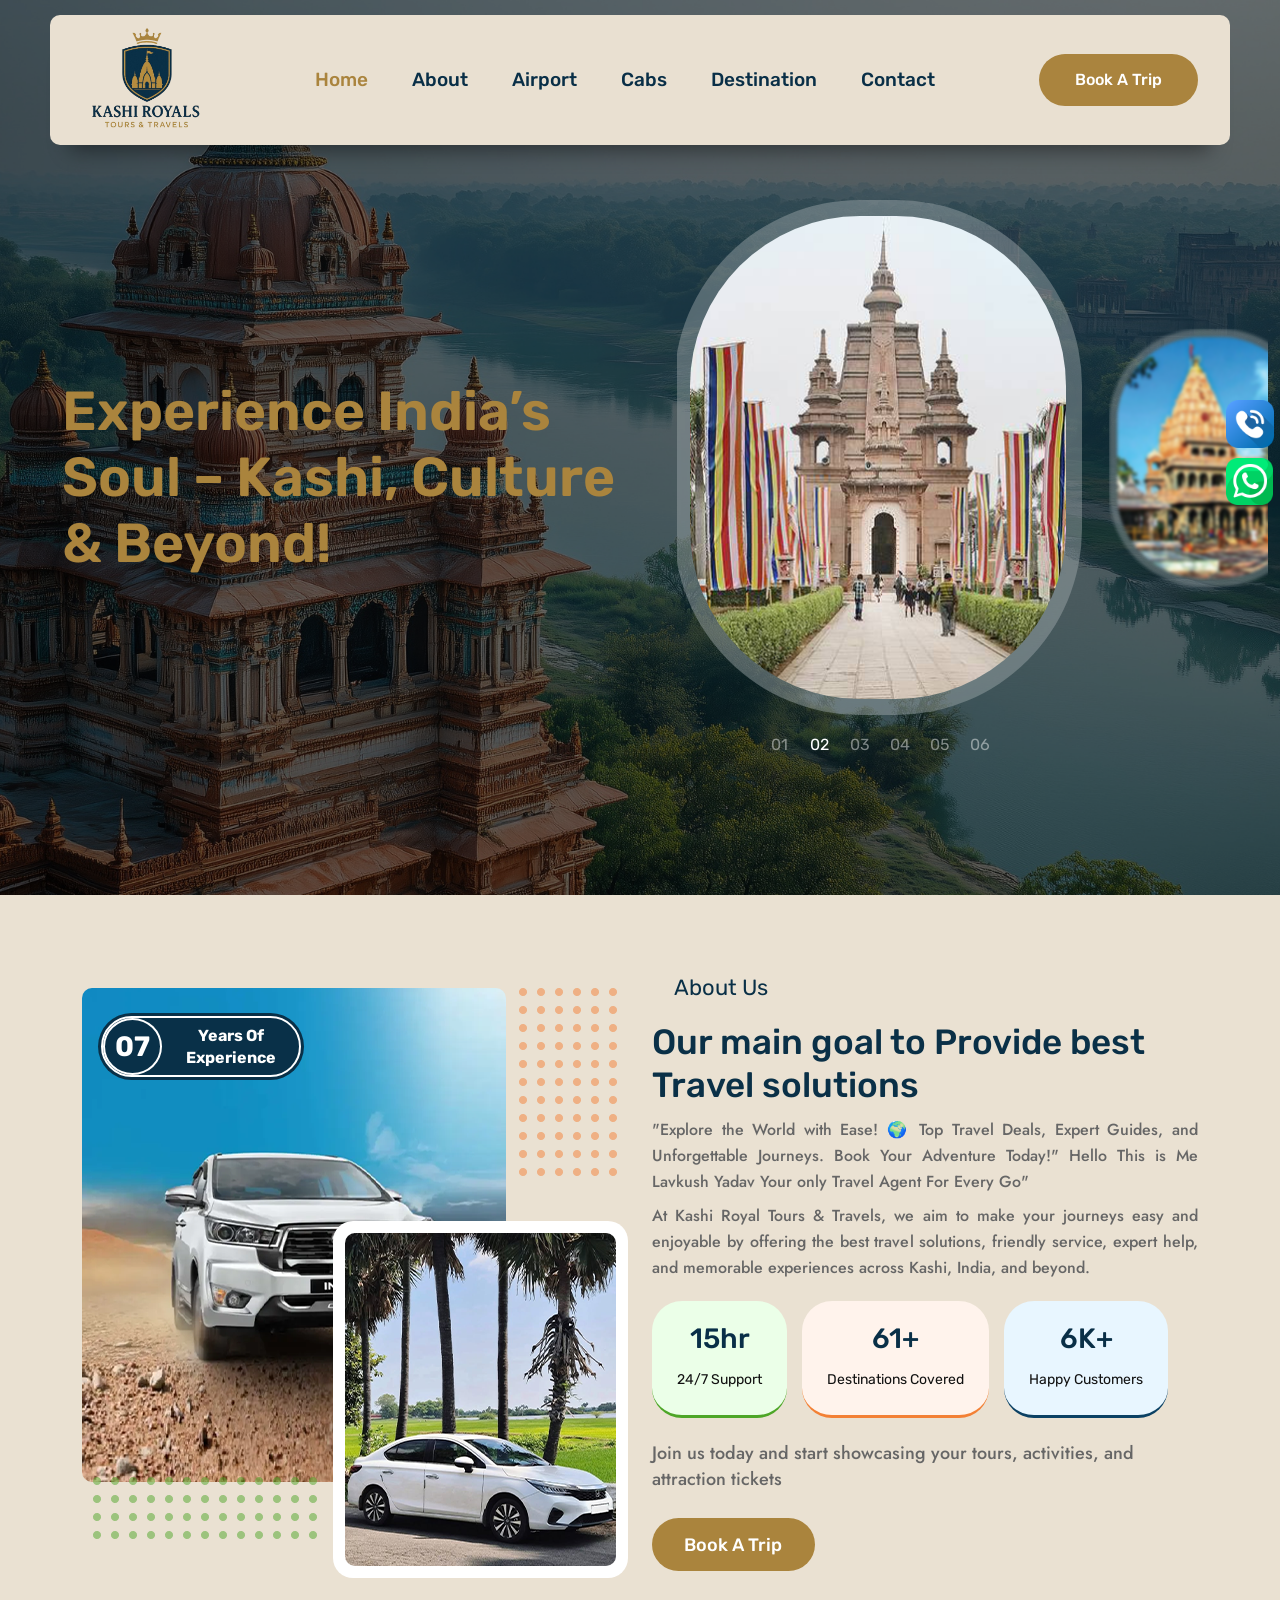
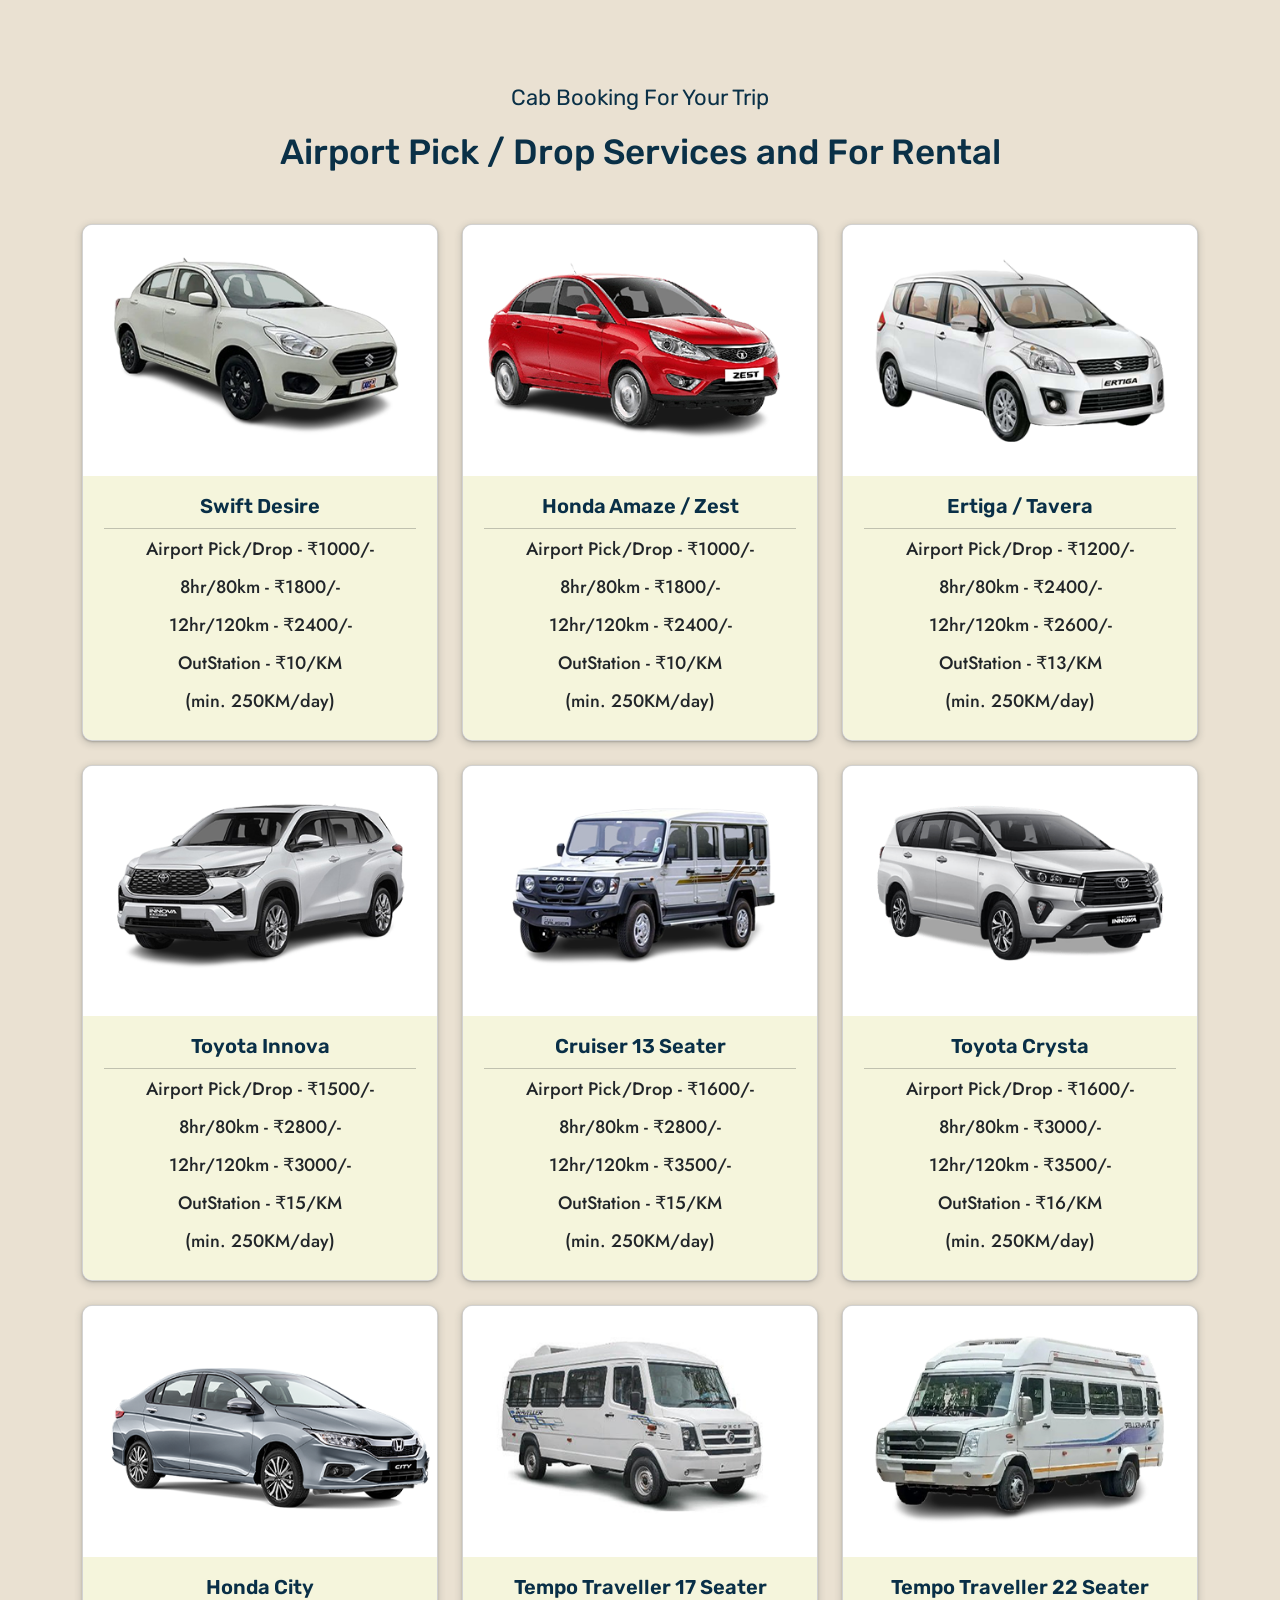
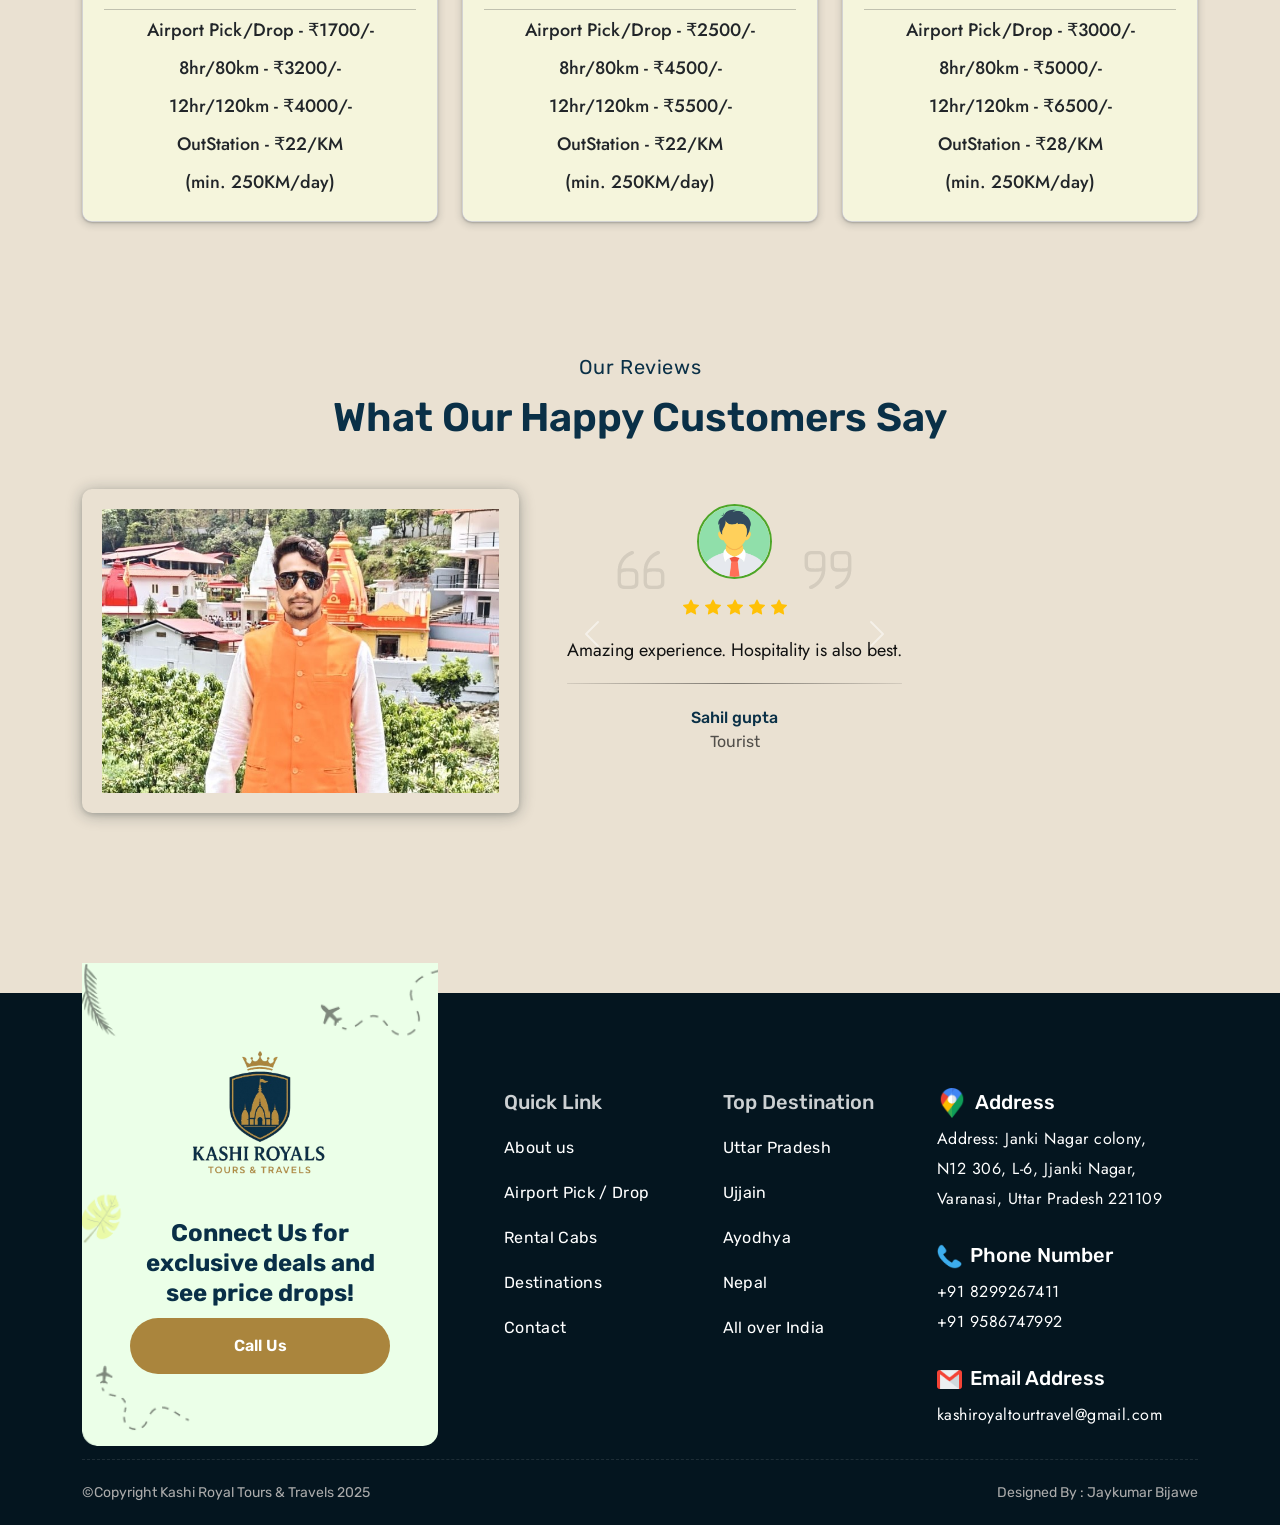
==== commit dcf99521: "Add files via upload Signed-off-by: jkbijawe <jkbijawe24@gmail.com>" ====
--- a/index.html
+++ b/index.html
@@ -89,8 +89,7 @@
                     <li> <a href="contact.html" class="">Contact</a></li>
                 </ul>
                 <div class="offcanvas-contain">
-                    <hr>
-                    <h4>About Us</h4>
+                    <hr>   
                     <p style="text-align: justify;">Kashi Royal Tours & Travels offers safe, smooth travel with GPS-enabled vehicles and professional drivers. We provide 24×7 airport pickups, city rides, and outstation trips in clean, well-maintained vehicles — all at affordable prices for a worry-free journey.</p>
                     <hr>
                 </div>
